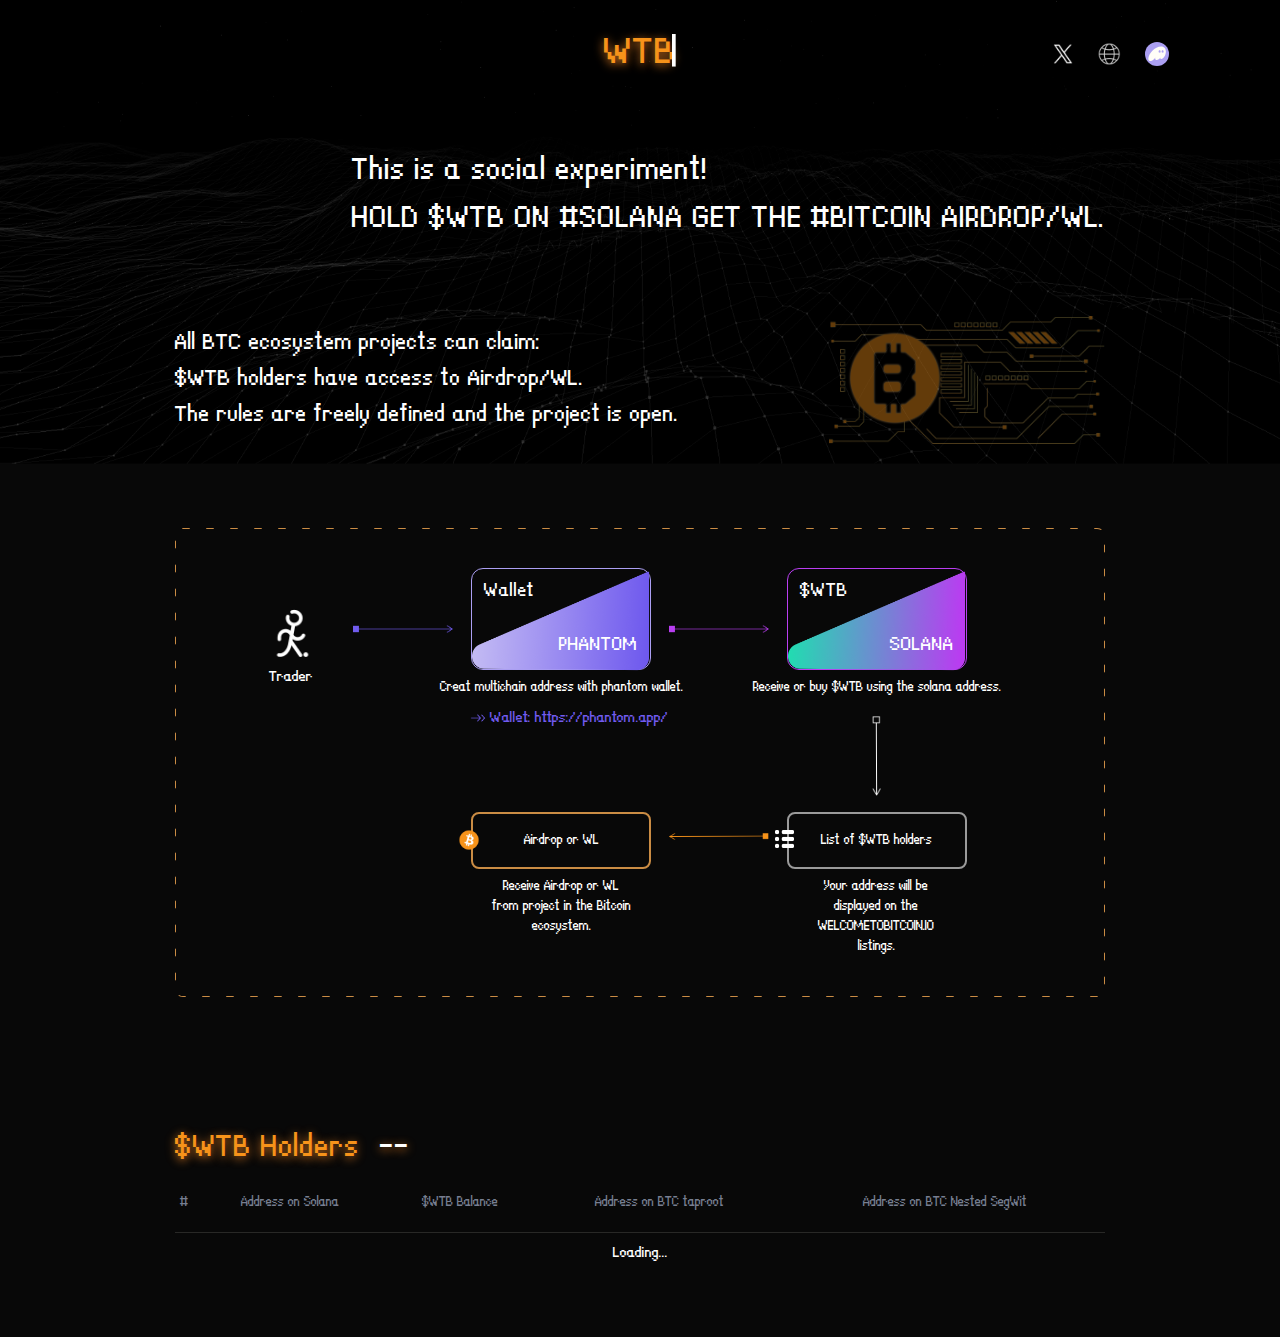
==== index.html @ 71d6ba89 "See https://github.com/viking-runes/wtb-web/commit/f9daa671895acc97dc9f210c9a2a7a02073bc492 from ref" ====
<!DOCTYPE html>
<html lang="en">
  <head>
    <meta charset="UTF-8" />
    <link rel="icon" type="image/svg+xml" href="/assets/img/wtb.png" />
    <meta name="viewport" content="width=device-width, initial-scale=1.0" />
    <title>WTB</title>
    <script type="module" crossorigin src="/assets/index-XUYrlzX9.js"></script>
    <link rel="stylesheet" crossorigin href="/assets/index-Bz5je58V.css">
  </head>
  <body>
    <div id="root"></div>
  </body>
</html>
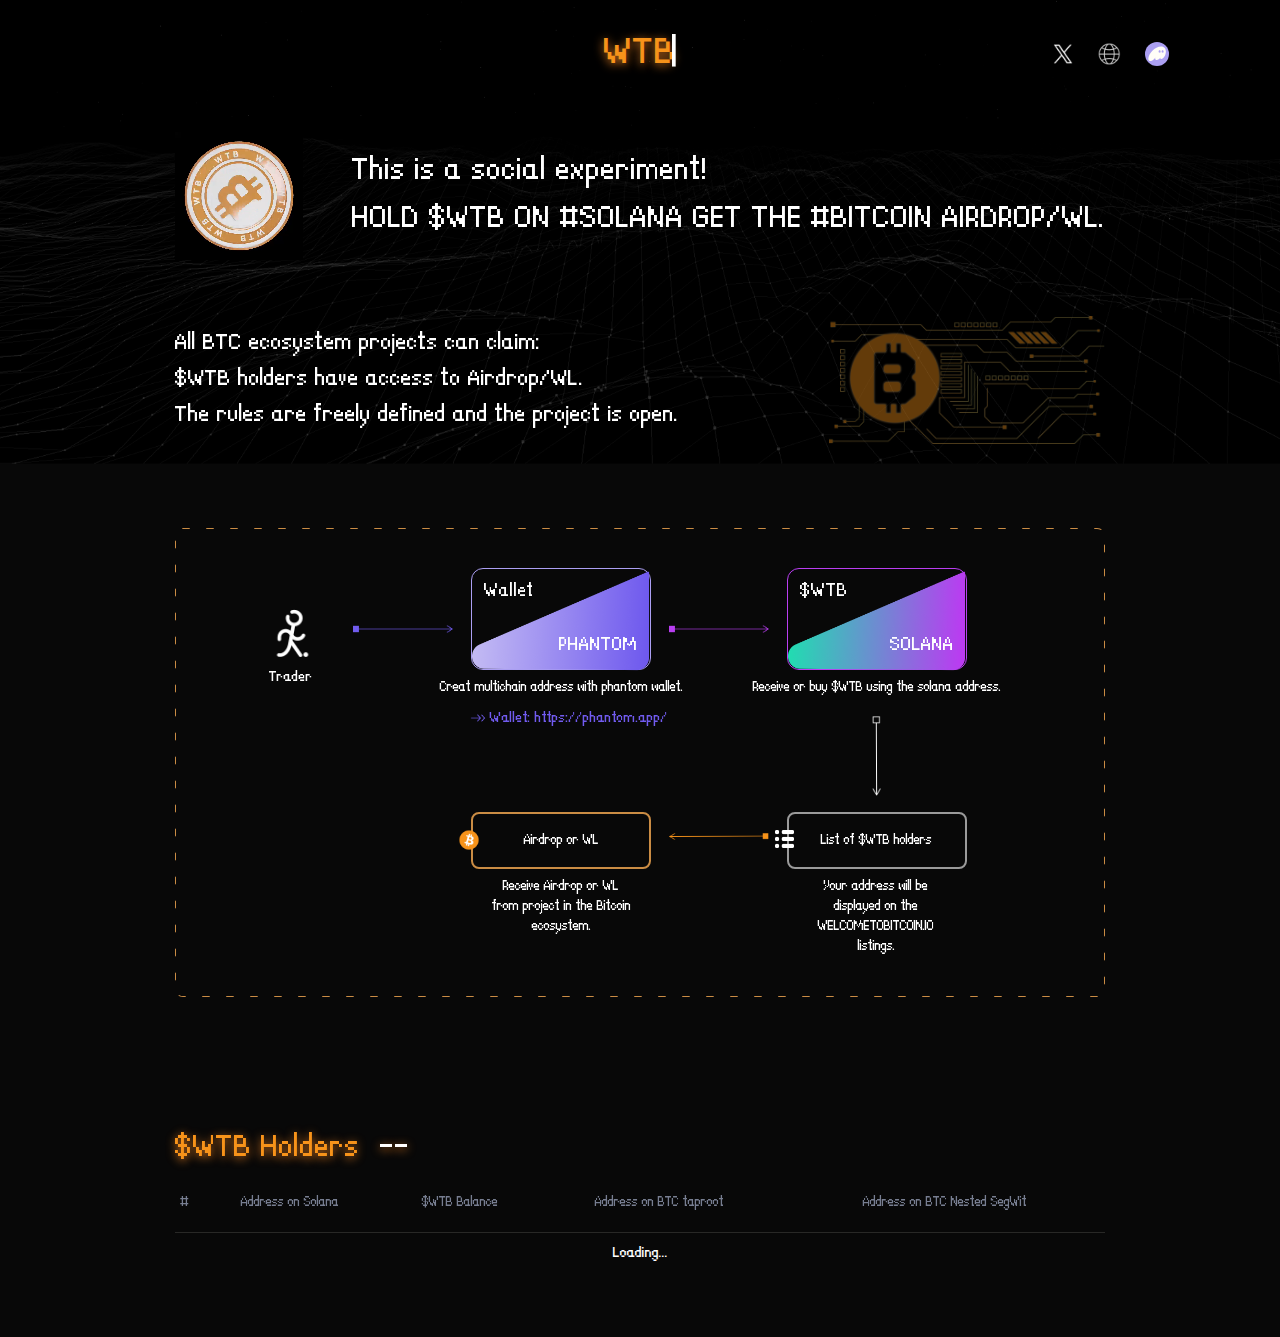
==== commit b6f83c37: "See https://github.com/viking-runes/wtb-web/commit/6bd64759a5bb8bfdb7936ca361a23d4b5a825ef8 from ref" ====
--- a/index.html
+++ b/index.html
@@ -5,7 +5,7 @@
     <link rel="icon" type="image/svg+xml" href="/assets/img/wtb.png" />
     <meta name="viewport" content="width=device-width, initial-scale=1.0" />
     <title>WTB</title>
-    <script type="module" crossorigin src="/assets/index-XUYrlzX9.js"></script>
+    <script type="module" crossorigin src="/assets/index-mmWdEC7h.js"></script>
     <link rel="stylesheet" crossorigin href="/assets/index-Bz5je58V.css">
   </head>
   <body>
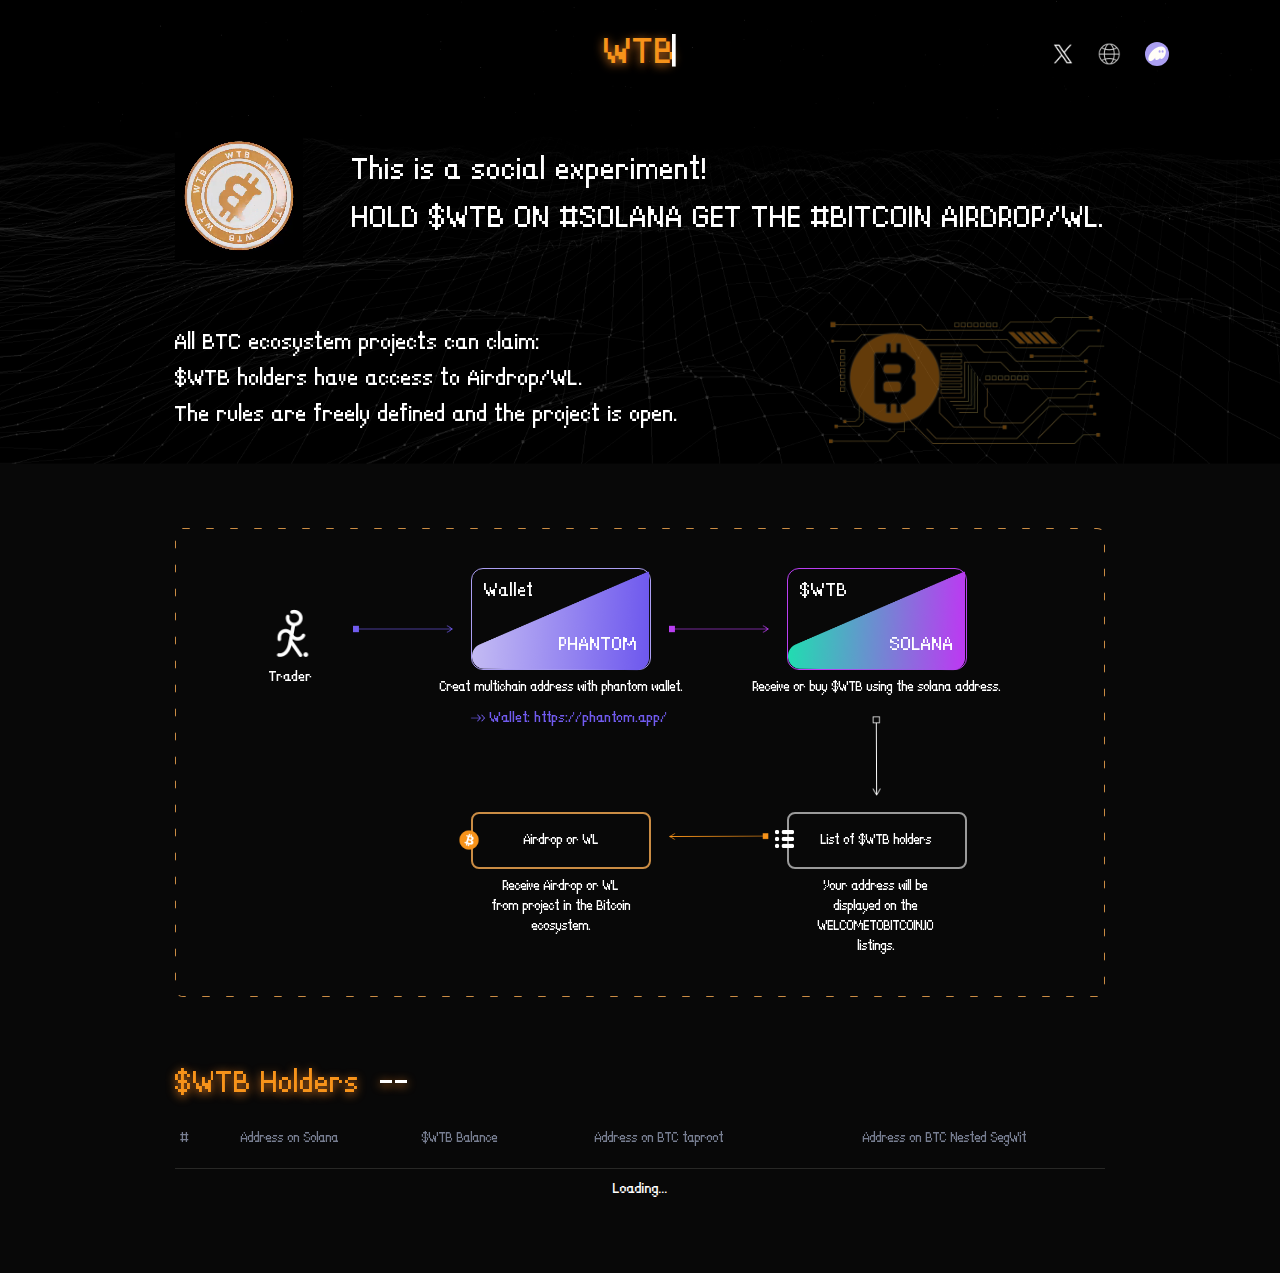
==== commit 3d7945f4: "See https://github.com/viking-runes/wtb-web/commit/c67238b428b223c3f146fbd9746dddccc9e0b7d9 from ref" ====
--- a/index.html
+++ b/index.html
@@ -5,8 +5,8 @@
     <link rel="icon" type="image/svg+xml" href="/assets/img/wtb.png" />
     <meta name="viewport" content="width=device-width, initial-scale=1.0" />
     <title>WTB</title>
-    <script type="module" crossorigin src="/assets/index-mmWdEC7h.js"></script>
-    <link rel="stylesheet" crossorigin href="/assets/index-Bz5je58V.css">
+    <script type="module" crossorigin src="/assets/index-bltrcRfw.js"></script>
+    <link rel="stylesheet" crossorigin href="/assets/index-PKA3EoOk.css">
   </head>
   <body>
     <div id="root"></div>
--- a/assets/index-PKA3EoOk.css
+++ b/assets/index-PKA3EoOk.css
@@ -0,0 +1 @@
+:root,.light,.light-theme{--gray-1: #fcfcfc;--gray-2: #f9f9f9;--gray-3: #f0f0f0;--gray-4: #e8e8e8;--gray-5: #e0e0e0;--gray-6: #d9d9d9;--gray-7: #cecece;--gray-8: #bbbbbb;--gray-9: #8d8d8d;--gray-10: #838383;--gray-11: #646464;--gray-12: #202020;--gray-a1: #00000003;--gray-a2: #00000006;--gray-a3: #0000000f;--gray-a4: #00000017;--gray-a5: #0000001f;--gray-a6: #00000026;--gray-a7: #00000031;--gray-a8: #00000044;--gray-a9: #00000072;--gray-a10: #0000007c;--gray-a11: #0000009b;--gray-a12: #000000df;--mauve-1: #fdfcfd;--mauve-2: #faf9fb;--mauve-3: #f2eff3;--mauve-4: #eae7ec;--mauve-5: #e3dfe6;--mauve-6: #dbd8e0;--mauve-7: #d0cdd7;--mauve-8: #bcbac7;--mauve-9: #8e8c99;--mauve-10: #84828e;--mauve-11: #65636d;--mauve-12: #211f26;--mauve-a1: #55005503;--mauve-a2: #2b005506;--mauve-a3: #30004010;--mauve-a4: #20003618;--mauve-a5: #20003820;--mauve-a6: #14003527;--mauve-a7: #10003332;--mauve-a8: #08003145;--mauve-a9: #05001d73;--mauve-a10: #0500197d;--mauve-a11: #0400119c;--mauve-a12: #020008e0;--slate-1: #fcfcfd;--slate-2: #f9f9fb;--slate-3: #f0f0f3;--slate-4: #e8e8ec;--slate-5: #e0e1e6;--slate-6: #d9d9e0;--slate-7: #cdced6;--slate-8: #b9bbc6;--slate-9: #8b8d98;--slate-10: #80838d;--slate-11: #60646c;--slate-12: #1c2024;--slate-a1: #00005503;--slate-a2: #00005506;--slate-a3: #0000330f;--slate-a4: #00002d17;--slate-a5: #0009321f;--slate-a6: #00002f26;--slate-a7: #00062e32;--slate-a8: #00083046;--slate-a9: #00051d74;--slate-a10: #00071b7f;--slate-a11: #0007149f;--slate-a12: #000509e3;--sage-1: #fbfdfc;--sage-2: #f7f9f8;--sage-3: #eef1f0;--sage-4: #e6e9e8;--sage-5: #dfe2e0;--sage-6: #d7dad9;--sage-7: #cbcfcd;--sage-8: #b8bcba;--sage-9: #868e8b;--sage-10: #7c8481;--sage-11: #5f6563;--sage-12: #1a211e;--sage-a1: #00804004;--sage-a2: #00402008;--sage-a3: #002d1e11;--sage-a4: #001f1519;--sage-a5: #00180820;--sage-a6: #00140d28;--sage-a7: #00140a34;--sage-a8: #000f0847;--sage-a9: #00110b79;--sage-a10: #00100a83;--sage-a11: #000a07a0;--sage-a12: #000805e5;--olive-1: #fcfdfc;--olive-2: #f8faf8;--olive-3: #eff1ef;--olive-4: #e7e9e7;--olive-5: #dfe2df;--olive-6: #d7dad7;--olive-7: #cccfcc;--olive-8: #b9bcb8;--olive-9: #898e87;--olive-10: #7f847d;--olive-11: #60655f;--olive-12: #1d211c;--olive-a1: #00550003;--olive-a2: #00490007;--olive-a3: #00200010;--olive-a4: #00160018;--olive-a5: #00180020;--olive-a6: #00140028;--olive-a7: #000f0033;--olive-a8: #040f0047;--olive-a9: #050f0078;--olive-a10: #040e0082;--olive-a11: #020a00a0;--olive-a12: #010600e3;--sand-1: #fdfdfc;--sand-2: #f9f9f8;--sand-3: #f1f0ef;--sand-4: #e9e8e6;--sand-5: #e2e1de;--sand-6: #dad9d6;--sand-7: #cfceca;--sand-8: #bcbbb5;--sand-9: #8d8d86;--sand-10: #82827c;--sand-11: #63635e;--sand-12: #21201c;--sand-a1: #55550003;--sand-a2: #25250007;--sand-a3: #20100010;--sand-a4: #1f150019;--sand-a5: #1f180021;--sand-a6: #19130029;--sand-a7: #19140035;--sand-a8: #1915014a;--sand-a9: #0f0f0079;--sand-a10: #0c0c0083;--sand-a11: #080800a1;--sand-a12: #060500e3;--amber-1: #fefdfb;--amber-2: #fefbe9;--amber-3: #fff7c2;--amber-4: #ffee9c;--amber-5: #fbe577;--amber-6: #f3d673;--amber-7: #e9c162;--amber-8: #e2a336;--amber-9: #ffc53d;--amber-10: #ffba18;--amber-11: #ab6400;--amber-12: #4f3422;--amber-a1: #c0800004;--amber-a2: #f4d10016;--amber-a3: #ffde003d;--amber-a4: #ffd40063;--amber-a5: #f8cf0088;--amber-a6: #eab5008c;--amber-a7: #dc9b009d;--amber-a8: #da8a00c9;--amber-a9: #ffb300c2;--amber-a10: #ffb300e7;--amber-a11: #ab6400;--amber-a12: #341500dd;--blue-1: #fbfdff;--blue-2: #f4faff;--blue-3: #e6f4fe;--blue-4: #d5efff;--blue-5: #c2e5ff;--blue-6: #acd8fc;--blue-7: #8ec8f6;--blue-8: #5eb1ef;--blue-9: #0090ff;--blue-10: #0588f0;--blue-11: #0d74ce;--blue-12: #113264;--blue-a1: #0080ff04;--blue-a2: #008cff0b;--blue-a3: #008ff519;--blue-a4: #009eff2a;--blue-a5: #0093ff3d;--blue-a6: #0088f653;--blue-a7: #0083eb71;--blue-a8: #0084e6a1;--blue-a9: #0090ff;--blue-a10: #0086f0fa;--blue-a11: #006dcbf2;--blue-a12: #002359ee;--bronze-1: #fdfcfc;--bronze-2: #fdf7f5;--bronze-3: #f6edea;--bronze-4: #efe4df;--bronze-5: #e7d9d3;--bronze-6: #dfcdc5;--bronze-7: #d3bcb3;--bronze-8: #c2a499;--bronze-9: #a18072;--bronze-10: #957468;--bronze-11: #7d5e54;--bronze-12: #43302b;--bronze-a1: #55000003;--bronze-a2: #cc33000a;--bronze-a3: #92250015;--bronze-a4: #80280020;--bronze-a5: #7423002c;--bronze-a6: #7324003a;--bronze-a7: #6c1f004c;--bronze-a8: #671c0066;--bronze-a9: #551a008d;--bronze-a10: #4c150097;--bronze-a11: #3d0f00ab;--bronze-a12: #1d0600d4;--brown-1: #fefdfc;--brown-2: #fcf9f6;--brown-3: #f6eee7;--brown-4: #f0e4d9;--brown-5: #ebdaca;--brown-6: #e4cdb7;--brown-7: #dcbc9f;--brown-8: #cea37e;--brown-9: #ad7f58;--brown-10: #a07553;--brown-11: #815e46;--brown-12: #3e332e;--brown-a1: #aa550003;--brown-a2: #aa550009;--brown-a3: #a04b0018;--brown-a4: #9b4a0026;--brown-a5: #9f4d0035;--brown-a6: #a04e0048;--brown-a7: #a34e0060;--brown-a8: #9f4a0081;--brown-a9: #823c00a7;--brown-a10: #723300ac;--brown-a11: #522100b9;--brown-a12: #140600d1;--crimson-1: #fffcfd;--crimson-2: #fef7f9;--crimson-3: #ffe9f0;--crimson-4: #fedce7;--crimson-5: #facedd;--crimson-6: #f3bed1;--crimson-7: #eaacc3;--crimson-8: #e093b2;--crimson-9: #e93d82;--crimson-10: #df3478;--crimson-11: #cb1d63;--crimson-12: #621639;--crimson-a1: #ff005503;--crimson-a2: #e0004008;--crimson-a3: #ff005216;--crimson-a4: #f8005123;--crimson-a5: #e5004f31;--crimson-a6: #d0004b41;--crimson-a7: #bf004753;--crimson-a8: #b6004a6c;--crimson-a9: #e2005bc2;--crimson-a10: #d70056cb;--crimson-a11: #c4004fe2;--crimson-a12: #530026e9;--cyan-1: #fafdfe;--cyan-2: #f2fafb;--cyan-3: #def7f9;--cyan-4: #caf1f6;--cyan-5: #b5e9f0;--cyan-6: #9ddde7;--cyan-7: #7dcedc;--cyan-8: #3db9cf;--cyan-9: #00a2c7;--cyan-10: #0797b9;--cyan-11: #107d98;--cyan-12: #0d3c48;--cyan-a1: #0099cc05;--cyan-a2: #009db10d;--cyan-a3: #00c2d121;--cyan-a4: #00bcd435;--cyan-a5: #01b4cc4a;--cyan-a6: #00a7c162;--cyan-a7: #009fbb82;--cyan-a8: #00a3c0c2;--cyan-a9: #00a2c7;--cyan-a10: #0094b7f8;--cyan-a11: #007491ef;--cyan-a12: #00323ef2;--gold-1: #fdfdfc;--gold-2: #faf9f2;--gold-3: #f2f0e7;--gold-4: #eae6db;--gold-5: #e1dccf;--gold-6: #d8d0bf;--gold-7: #cbc0aa;--gold-8: #b9a88d;--gold-9: #978365;--gold-10: #8c7a5e;--gold-11: #71624b;--gold-12: #3b352b;--gold-a1: #55550003;--gold-a2: #9d8a000d;--gold-a3: #75600018;--gold-a4: #6b4e0024;--gold-a5: #60460030;--gold-a6: #64440040;--gold-a7: #63420055;--gold-a8: #633d0072;--gold-a9: #5332009a;--gold-a10: #492d00a1;--gold-a11: #362100b4;--gold-a12: #130c00d4;--grass-1: #fbfefb;--grass-2: #f5fbf5;--grass-3: #e9f6e9;--grass-4: #daf1db;--grass-5: #c9e8ca;--grass-6: #b2ddb5;--grass-7: #94ce9a;--grass-8: #65ba74;--grass-9: #46a758;--grass-10: #3e9b4f;--grass-11: #2a7e3b;--grass-12: #203c25;--grass-a1: #00c00004;--grass-a2: #0099000a;--grass-a3: #00970016;--grass-a4: #009f0725;--grass-a5: #00930536;--grass-a6: #008f0a4d;--grass-a7: #018b0f6b;--grass-a8: #008d199a;--grass-a9: #008619b9;--grass-a10: #007b17c1;--grass-a11: #006514d5;--grass-a12: #002006df;--green-1: #fbfefc;--green-2: #f4fbf6;--green-3: #e6f6eb;--green-4: #d6f1df;--green-5: #c4e8d1;--green-6: #adddc0;--green-7: #8eceaa;--green-8: #5bb98b;--green-9: #30a46c;--green-10: #2b9a66;--green-11: #218358;--green-12: #193b2d;--green-a1: #00c04004;--green-a2: #00a32f0b;--green-a3: #00a43319;--green-a4: #00a83829;--green-a5: #019c393b;--green-a6: #00963c52;--green-a7: #00914071;--green-a8: #00924ba4;--green-a9: #008f4acf;--green-a10: #008647d4;--green-a11: #00713fde;--green-a12: #002616e6;--indigo-1: #fdfdfe;--indigo-2: #f7f9ff;--indigo-3: #edf2fe;--indigo-4: #e1e9ff;--indigo-5: #d2deff;--indigo-6: #c1d0ff;--indigo-7: #abbdf9;--indigo-8: #8da4ef;--indigo-9: #3e63dd;--indigo-10: #3358d4;--indigo-11: #3a5bc7;--indigo-12: #1f2d5c;--indigo-a1: #00008002;--indigo-a2: #0040ff08;--indigo-a3: #0047f112;--indigo-a4: #0044ff1e;--indigo-a5: #0044ff2d;--indigo-a6: #003eff3e;--indigo-a7: #0037ed54;--indigo-a8: #0034dc72;--indigo-a9: #0031d2c1;--indigo-a10: #002ec9cc;--indigo-a11: #002bb7c5;--indigo-a12: #001046e0;--iris-1: #fdfdff;--iris-2: #f8f8ff;--iris-3: #f0f1fe;--iris-4: #e6e7ff;--iris-5: #dadcff;--iris-6: #cbcdff;--iris-7: #b8baf8;--iris-8: #9b9ef0;--iris-9: #5b5bd6;--iris-10: #5151cd;--iris-11: #5753c6;--iris-12: #272962;--iris-a1: #0000ff02;--iris-a2: #0000ff07;--iris-a3: #0011ee0f;--iris-a4: #000bff19;--iris-a5: #000eff25;--iris-a6: #000aff34;--iris-a7: #0008e647;--iris-a8: #0008d964;--iris-a9: #0000c0a4;--iris-a10: #0000b6ae;--iris-a11: #0600abac;--iris-a12: #000246d8;--jade-1: #fbfefd;--jade-2: #f4fbf7;--jade-3: #e6f7ed;--jade-4: #d6f1e3;--jade-5: #c3e9d7;--jade-6: #acdec8;--jade-7: #8bceb6;--jade-8: #56ba9f;--jade-9: #29a383;--jade-10: #26997b;--jade-11: #208368;--jade-12: #1d3b31;--jade-a1: #00c08004;--jade-a2: #00a3460b;--jade-a3: #00ae4819;--jade-a4: #00a85129;--jade-a5: #00a2553c;--jade-a6: #009a5753;--jade-a7: #00945f74;--jade-a8: #00976ea9;--jade-a9: #00916bd6;--jade-a10: #008764d9;--jade-a11: #007152df;--jade-a12: #002217e2;--lime-1: #fcfdfa;--lime-2: #f8faf3;--lime-3: #eef6d6;--lime-4: #e2f0bd;--lime-5: #d3e7a6;--lime-6: #c2da91;--lime-7: #abc978;--lime-8: #8db654;--lime-9: #bdee63;--lime-10: #b0e64c;--lime-11: #5c7c2f;--lime-12: #37401c;--lime-a1: #66990005;--lime-a2: #6b95000c;--lime-a3: #96c80029;--lime-a4: #8fc60042;--lime-a5: #81bb0059;--lime-a6: #72aa006e;--lime-a7: #61990087;--lime-a8: #559200ab;--lime-a9: #93e4009c;--lime-a10: #8fdc00b3;--lime-a11: #375f00d0;--lime-a12: #1e2900e3;--mint-1: #f9fefd;--mint-2: #f2fbf9;--mint-3: #ddf9f2;--mint-4: #c8f4e9;--mint-5: #b3ecde;--mint-6: #9ce0d0;--mint-7: #7ecfbd;--mint-8: #4cbba5;--mint-9: #86ead4;--mint-10: #7de0cb;--mint-11: #027864;--mint-12: #16433c;--mint-a1: #00d5aa06;--mint-a2: #00b18a0d;--mint-a3: #00d29e22;--mint-a4: #00cc9937;--mint-a5: #00c0914c;--mint-a6: #00b08663;--mint-a7: #00a17d81;--mint-a8: #009e7fb3;--mint-a9: #00d3a579;--mint-a10: #00c39982;--mint-a11: #007763fd;--mint-a12: #00312ae9;--orange-1: #fefcfb;--orange-2: #fff7ed;--orange-3: #ffefd6;--orange-4: #ffdfb5;--orange-5: #ffd19a;--orange-6: #ffc182;--orange-7: #f5ae73;--orange-8: #ec9455;--orange-9: #f76b15;--orange-10: #ef5f00;--orange-11: #cc4e00;--orange-12: #582d1d;--orange-a1: #c0400004;--orange-a2: #ff8e0012;--orange-a3: #ff9c0029;--orange-a4: #ff91014a;--orange-a5: #ff8b0065;--orange-a6: #ff81007d;--orange-a7: #ed6c008c;--orange-a8: #e35f00aa;--orange-a9: #f65e00ea;--orange-a10: #ef5f00;--orange-a11: #cc4e00;--orange-a12: #431200e2;--pink-1: #fffcfe;--pink-2: #fef7fb;--pink-3: #fee9f5;--pink-4: #fbdcef;--pink-5: #f6cee7;--pink-6: #efbfdd;--pink-7: #e7acd0;--pink-8: #dd93c2;--pink-9: #d6409f;--pink-10: #cf3897;--pink-11: #c2298a;--pink-12: #651249;--pink-a1: #ff00aa03;--pink-a2: #e0008008;--pink-a3: #f4008c16;--pink-a4: #e2008b23;--pink-a5: #d1008331;--pink-a6: #c0007840;--pink-a7: #b6006f53;--pink-a8: #af006f6c;--pink-a9: #c8007fbf;--pink-a10: #c2007ac7;--pink-a11: #b60074d6;--pink-a12: #59003bed;--plum-1: #fefcff;--plum-2: #fdf7fd;--plum-3: #fbebfb;--plum-4: #f7def8;--plum-5: #f2d1f3;--plum-6: #e9c2ec;--plum-7: #deade3;--plum-8: #cf91d8;--plum-9: #ab4aba;--plum-10: #a144af;--plum-11: #953ea3;--plum-12: #53195d;--plum-a1: #aa00ff03;--plum-a2: #c000c008;--plum-a3: #cc00cc14;--plum-a4: #c200c921;--plum-a5: #b700bd2e;--plum-a6: #a400b03d;--plum-a7: #9900a852;--plum-a8: #9000a56e;--plum-a9: #89009eb5;--plum-a10: #7f0092bb;--plum-a11: #730086c1;--plum-a12: #40004be6;--purple-1: #fefcfe;--purple-2: #fbf7fe;--purple-3: #f7edfe;--purple-4: #f2e2fc;--purple-5: #ead5f9;--purple-6: #e0c4f4;--purple-7: #d1afec;--purple-8: #be93e4;--purple-9: #8e4ec6;--purple-10: #8347b9;--purple-11: #8145b5;--purple-12: #402060;--purple-a1: #aa00aa03;--purple-a2: #8000e008;--purple-a3: #8e00f112;--purple-a4: #8d00e51d;--purple-a5: #8000db2a;--purple-a6: #7a01d03b;--purple-a7: #6d00c350;--purple-a8: #6600c06c;--purple-a9: #5c00adb1;--purple-a10: #53009eb8;--purple-a11: #52009aba;--purple-a12: #250049df;--red-1: #fffcfc;--red-2: #fff7f7;--red-3: #feebec;--red-4: #ffdbdc;--red-5: #ffcdce;--red-6: #fdbdbe;--red-7: #f4a9aa;--red-8: #eb8e90;--red-9: #e5484d;--red-10: #dc3e42;--red-11: #ce2c31;--red-12: #641723;--red-a1: #ff000003;--red-a2: #ff000008;--red-a3: #f3000d14;--red-a4: #ff000824;--red-a5: #ff000632;--red-a6: #f8000442;--red-a7: #df000356;--red-a8: #d2000571;--red-a9: #db0007b7;--red-a10: #d10005c1;--red-a11: #c40006d3;--red-a12: #55000de8;--ruby-1: #fffcfd;--ruby-2: #fff7f8;--ruby-3: #feeaed;--ruby-4: #ffdce1;--ruby-5: #ffced6;--ruby-6: #f8bfc8;--ruby-7: #efacb8;--ruby-8: #e592a3;--ruby-9: #e54666;--ruby-10: #dc3b5d;--ruby-11: #ca244d;--ruby-12: #64172b;--ruby-a1: #ff005503;--ruby-a2: #ff002008;--ruby-a3: #f3002515;--ruby-a4: #ff002523;--ruby-a5: #ff002a31;--ruby-a6: #e4002440;--ruby-a7: #ce002553;--ruby-a8: #c300286d;--ruby-a9: #db002cb9;--ruby-a10: #d2002cc4;--ruby-a11: #c10030db;--ruby-a12: #550016e8;--sky-1: #f9feff;--sky-2: #f1fafd;--sky-3: #e1f6fd;--sky-4: #d1f0fa;--sky-5: #bee7f5;--sky-6: #a9daed;--sky-7: #8dcae3;--sky-8: #60b3d7;--sky-9: #7ce2fe;--sky-10: #74daf8;--sky-11: #00749e;--sky-12: #1d3e56;--sky-a1: #00d5ff06;--sky-a2: #00a4db0e;--sky-a3: #00b3ee1e;--sky-a4: #00ace42e;--sky-a5: #00a1d841;--sky-a6: #0092ca56;--sky-a7: #0089c172;--sky-a8: #0085bf9f;--sky-a9: #00c7fe83;--sky-a10: #00bcf38b;--sky-a11: #00749e;--sky-a12: #002540e2;--teal-1: #fafefd;--teal-2: #f3fbf9;--teal-3: #e0f8f3;--teal-4: #ccf3ea;--teal-5: #b8eae0;--teal-6: #a1ded2;--teal-7: #83cdc1;--teal-8: #53b9ab;--teal-9: #12a594;--teal-10: #0d9b8a;--teal-11: #008573;--teal-12: #0d3d38;--teal-a1: #00cc9905;--teal-a2: #00aa800c;--teal-a3: #00c69d1f;--teal-a4: #00c39633;--teal-a5: #00b49047;--teal-a6: #00a6855e;--teal-a7: #0099807c;--teal-a8: #009783ac;--teal-a9: #009e8ced;--teal-a10: #009684f2;--teal-a11: #008573;--teal-a12: #00332df2;--tomato-1: #fffcfc;--tomato-2: #fff8f7;--tomato-3: #feebe7;--tomato-4: #ffdcd3;--tomato-5: #ffcdc2;--tomato-6: #fdbdaf;--tomato-7: #f5a898;--tomato-8: #ec8e7b;--tomato-9: #e54d2e;--tomato-10: #dd4425;--tomato-11: #d13415;--tomato-12: #5c271f;--tomato-a1: #ff000003;--tomato-a2: #ff200008;--tomato-a3: #f52b0018;--tomato-a4: #ff35002c;--tomato-a5: #ff2e003d;--tomato-a6: #f92d0050;--tomato-a7: #e7280067;--tomato-a8: #db250084;--tomato-a9: #df2600d1;--tomato-a10: #d72400da;--tomato-a11: #cd2200ea;--tomato-a12: #460900e0;--violet-1: #fdfcfe;--violet-2: #faf8ff;--violet-3: #f4f0fe;--violet-4: #ebe4ff;--violet-5: #e1d9ff;--violet-6: #d4cafe;--violet-7: #c2b5f5;--violet-8: #aa99ec;--violet-9: #6e56cf;--violet-10: #654dc4;--violet-11: #6550b9;--violet-12: #2f265f;--violet-a1: #5500aa03;--violet-a2: #4900ff07;--violet-a3: #4400ee0f;--violet-a4: #4300ff1b;--violet-a5: #3600ff26;--violet-a6: #3100fb35;--violet-a7: #2d01dd4a;--violet-a8: #2b00d066;--violet-a9: #2400b7a9;--violet-a10: #2300abb2;--violet-a11: #1f0099af;--violet-a12: #0b0043d9;--yellow-1: #fdfdf9;--yellow-2: #fefce9;--yellow-3: #fffab8;--yellow-4: #fff394;--yellow-5: #ffe770;--yellow-6: #f3d768;--yellow-7: #e4c767;--yellow-8: #d5ae39;--yellow-9: #ffe629;--yellow-10: #ffdc00;--yellow-11: #9e6c00;--yellow-12: #473b1f;--yellow-a1: #aaaa0006;--yellow-a2: #f4dd0016;--yellow-a3: #ffee0047;--yellow-a4: #ffe3016b;--yellow-a5: #ffd5008f;--yellow-a6: #ebbc0097;--yellow-a7: #d2a10098;--yellow-a8: #c99700c6;--yellow-a9: #ffe100d6;--yellow-a10: #ffdc00;--yellow-a11: #9e6c00;--yellow-a12: #2e2000e0;--gray-surface: #ffffffcc;--gray-indicator: var(--gray-9);--gray-track: var(--gray-9);--mauve-surface: #ffffffcc;--mauve-indicator: var(--mauve-9);--mauve-track: var(--mauve-9);--slate-surface: #ffffffcc;--slate-indicator: var(--slate-9);--slate-track: var(--slate-9);--sage-surface: #ffffffcc;--sage-indicator: var(--sage-9);--sage-track: var(--sage-9);--olive-surface: #ffffffcc;--olive-indicator: var(--olive-9);--olive-track: var(--olive-9);--sand-surface: #ffffffcc;--sand-indicator: var(--sand-9);--sand-track: var(--sand-9);--amber-surface: #fefae4cc;--amber-indicator: var(--amber-9);--amber-track: var(--amber-9);--blue-surface: #f1f9ffcc;--blue-indicator: var(--blue-9);--blue-track: var(--blue-9);--bronze-surface: #fdf5f3cc;--bronze-indicator: var(--bronze-9);--bronze-track: var(--bronze-9);--brown-surface: #fbf8f4cc;--brown-indicator: var(--brown-9);--brown-track: var(--brown-9);--crimson-surface: #fef5f8cc;--crimson-indicator: var(--crimson-9);--crimson-track: var(--crimson-9);--cyan-surface: #eff9facc;--cyan-indicator: var(--cyan-9);--cyan-track: var(--cyan-9);--gold-surface: #f9f8efcc;--gold-indicator: var(--gold-9);--gold-track: var(--gold-9);--grass-surface: #f3faf3cc;--grass-indicator: var(--grass-9);--grass-track: var(--grass-9);--green-surface: #f1faf4cc;--green-indicator: var(--green-9);--green-track: var(--green-9);--indigo-surface: #f5f8ffcc;--indigo-indicator: var(--indigo-9);--indigo-track: var(--indigo-9);--iris-surface: #f6f6ffcc;--iris-indicator: var(--iris-9);--iris-track: var(--iris-9);--jade-surface: #f1faf5cc;--jade-indicator: var(--jade-9);--jade-track: var(--jade-9);--lime-surface: #f6f9f0cc;--lime-indicator: var(--lime-9);--lime-track: var(--lime-9);--mint-surface: #effaf8cc;--mint-indicator: var(--mint-9);--mint-track: var(--mint-9);--orange-surface: #fff5e9cc;--orange-indicator: var(--orange-9);--orange-track: var(--orange-9);--pink-surface: #fef5facc;--pink-indicator: var(--pink-9);--pink-track: var(--pink-9);--plum-surface: #fdf5fdcc;--plum-indicator: var(--plum-9);--plum-track: var(--plum-9);--purple-surface: #faf5fecc;--purple-indicator: var(--purple-9);--purple-track: var(--purple-9);--red-surface: #fff5f5cc;--red-indicator: var(--red-9);--red-track: var(--red-9);--ruby-surface: #fff5f6cc;--ruby-indicator: var(--ruby-9);--ruby-track: var(--ruby-9);--sky-surface: #eef9fdcc;--sky-indicator: var(--sky-9);--sky-track: var(--sky-9);--teal-surface: #f0faf8cc;--teal-indicator: var(--teal-9);--teal-track: var(--teal-9);--tomato-surface: #fff6f5cc;--tomato-indicator: var(--tomato-9);--tomato-track: var(--tomato-9);--violet-surface: #f9f6ffcc;--violet-indicator: var(--violet-9);--violet-track: var(--violet-9);--yellow-surface: #fefbe4cc;--yellow-indicator: var(--yellow-10);--yellow-track: var(--yellow-10)}@supports (color: color(display-p3 1 1 1)){@media (color-gamut: p3){:root,.light,.light-theme{--gray-1: color(display-p3 .988 .988 .988);--gray-2: color(display-p3 .975 .975 .975);--gray-3: color(display-p3 .939 .939 .939);--gray-4: color(display-p3 .908 .908 .908);--gray-5: color(display-p3 .88 .88 .88);--gray-6: color(display-p3 .849 .849 .849);--gray-7: color(display-p3 .807 .807 .807);--gray-8: color(display-p3 .732 .732 .732);--gray-9: color(display-p3 .553 .553 .553);--gray-10: color(display-p3 .512 .512 .512);--gray-11: color(display-p3 .392 .392 .392);--gray-12: color(display-p3 .125 .125 .125);--gray-a1: color(display-p3 0 0 0 / .012);--gray-a2: color(display-p3 0 0 0 / .024);--gray-a3: color(display-p3 0 0 0 / .063);--gray-a4: color(display-p3 0 0 0 / .09);--gray-a5: color(display-p3 0 0 0 / .122);--gray-a6: color(display-p3 0 0 0 / .153);--gray-a7: color(display-p3 0 0 0 / .192);--gray-a8: color(display-p3 0 0 0 / .267);--gray-a9: color(display-p3 0 0 0 / .447);--gray-a10: color(display-p3 0 0 0 / .486);--gray-a11: color(display-p3 0 0 0 / .608);--gray-a12: color(display-p3 0 0 0 / .875);--mauve-1: color(display-p3 .991 .988 .992);--mauve-2: color(display-p3 .98 .976 .984);--mauve-3: color(display-p3 .946 .938 .952);--mauve-4: color(display-p3 .915 .906 .925);--mauve-5: color(display-p3 .886 .876 .901);--mauve-6: color(display-p3 .856 .846 .875);--mauve-7: color(display-p3 .814 .804 .84);--mauve-8: color(display-p3 .735 .728 .777);--mauve-9: color(display-p3 .555 .549 .596);--mauve-10: color(display-p3 .514 .508 .552);--mauve-11: color(display-p3 .395 .388 .424);--mauve-12: color(display-p3 .128 .122 .147);--mauve-a1: color(display-p3 .349 .024 .349 / .012);--mauve-a2: color(display-p3 .184 .024 .349 / .024);--mauve-a3: color(display-p3 .129 .008 .255 / .063);--mauve-a4: color(display-p3 .094 .012 .216 / .095);--mauve-a5: color(display-p3 .098 .008 .224 / .126);--mauve-a6: color(display-p3 .055 .004 .18 / .153);--mauve-a7: color(display-p3 .067 .008 .184 / .197);--mauve-a8: color(display-p3 .02 .004 .176 / .271);--mauve-a9: color(display-p3 .02 .004 .106 / .451);--mauve-a10: color(display-p3 .012 .004 .09 / .491);--mauve-a11: color(display-p3 .016 0 .059 / .612);--mauve-a12: color(display-p3 .008 0 .027 / .879);--slate-1: color(display-p3 .988 .988 .992);--slate-2: color(display-p3 .976 .976 .984);--slate-3: color(display-p3 .94 .941 .953);--slate-4: color(display-p3 .908 .909 .925);--slate-5: color(display-p3 .88 .881 .901);--slate-6: color(display-p3 .85 .852 .876);--slate-7: color(display-p3 .805 .808 .838);--slate-8: color(display-p3 .727 .733 .773);--slate-9: color(display-p3 .547 .553 .592);--slate-10: color(display-p3 .503 .512 .549);--slate-11: color(display-p3 .379 .392 .421);--slate-12: color(display-p3 .113 .125 .14);--slate-a1: color(display-p3 .024 .024 .349 / .012);--slate-a2: color(display-p3 .024 .024 .349 / .024);--slate-a3: color(display-p3 .004 .004 .204 / .059);--slate-a4: color(display-p3 .012 .012 .184 / .091);--slate-a5: color(display-p3 .004 .039 .2 / .122);--slate-a6: color(display-p3 .008 .008 .165 / .15);--slate-a7: color(display-p3 .008 .027 .184 / .197);--slate-a8: color(display-p3 .004 .031 .176 / .275);--slate-a9: color(display-p3 .004 .02 .106 / .455);--slate-a10: color(display-p3 .004 .027 .098 / .499);--slate-a11: color(display-p3 0 .02 .063 / .62);--slate-a12: color(display-p3 0 .012 .031 / .887);--sage-1: color(display-p3 .986 .992 .988);--sage-2: color(display-p3 .97 .977 .974);--sage-3: color(display-p3 .935 .944 .94);--sage-4: color(display-p3 .904 .913 .909);--sage-5: color(display-p3 .875 .885 .88);--sage-6: color(display-p3 .844 .854 .849);--sage-7: color(display-p3 .8 .811 .806);--sage-8: color(display-p3 .725 .738 .732);--sage-9: color(display-p3 .531 .556 .546);--sage-10: color(display-p3 .492 .515 .506);--sage-11: color(display-p3 .377 .395 .389);--sage-12: color(display-p3 .107 .129 .118);--sage-a1: color(display-p3 .024 .514 .267 / .016);--sage-a2: color(display-p3 .02 .267 .145 / .032);--sage-a3: color(display-p3 .008 .184 .125 / .067);--sage-a4: color(display-p3 .012 .094 .051 / .095);--sage-a5: color(display-p3 .008 .098 .035 / .126);--sage-a6: color(display-p3 .004 .078 .027 / .157);--sage-a7: color(display-p3 0 .059 .039 / .2);--sage-a8: color(display-p3 .004 .047 .031 / .275);--sage-a9: color(display-p3 .004 .059 .035 / .471);--sage-a10: color(display-p3 0 .047 .031 / .51);--sage-a11: color(display-p3 0 .031 .02 / .624);--sage-a12: color(display-p3 0 .027 .012 / .895);--olive-1: color(display-p3 .989 .992 .989);--olive-2: color(display-p3 .974 .98 .973);--olive-3: color(display-p3 .939 .945 .937);--olive-4: color(display-p3 .907 .914 .905);--olive-5: color(display-p3 .878 .885 .875);--olive-6: color(display-p3 .846 .855 .843);--olive-7: color(display-p3 .803 .812 .8);--olive-8: color(display-p3 .727 .738 .723);--olive-9: color(display-p3 .541 .556 .532);--olive-10: color(display-p3 .5 .515 .491);--olive-11: color(display-p3 .38 .395 .374);--olive-12: color(display-p3 .117 .129 .111);--olive-a1: color(display-p3 .024 .349 .024 / .012);--olive-a2: color(display-p3 .024 .302 .024 / .028);--olive-a3: color(display-p3 .008 .129 .008 / .063);--olive-a4: color(display-p3 .012 .094 .012 / .095);--olive-a5: color(display-p3 .035 .098 .008 / .126);--olive-a6: color(display-p3 .027 .078 .004 / .157);--olive-a7: color(display-p3 .02 .059 0 / .2);--olive-a8: color(display-p3 .02 .059 .004 / .279);--olive-a9: color(display-p3 .02 .051 .004 / .467);--olive-a10: color(display-p3 .024 .047 0 / .51);--olive-a11: color(display-p3 .012 .039 0 / .628);--olive-a12: color(display-p3 .008 .024 0 / .891);--sand-1: color(display-p3 .992 .992 .989);--sand-2: color(display-p3 .977 .977 .973);--sand-3: color(display-p3 .943 .942 .936);--sand-4: color(display-p3 .913 .912 .903);--sand-5: color(display-p3 .885 .883 .873);--sand-6: color(display-p3 .854 .852 .839);--sand-7: color(display-p3 .813 .81 .794);--sand-8: color(display-p3 .738 .734 .713);--sand-9: color(display-p3 .553 .553 .528);--sand-10: color(display-p3 .511 .511 .488);--sand-11: color(display-p3 .388 .388 .37);--sand-12: color(display-p3 .129 .126 .111);--sand-a1: color(display-p3 .349 .349 .024 / .012);--sand-a2: color(display-p3 .161 .161 .024 / .028);--sand-a3: color(display-p3 .067 .067 .008 / .063);--sand-a4: color(display-p3 .129 .129 .012 / .099);--sand-a5: color(display-p3 .098 .067 .008 / .126);--sand-a6: color(display-p3 .102 .075 .004 / .161);--sand-a7: color(display-p3 .098 .098 .004 / .208);--sand-a8: color(display-p3 .086 .075 .004 / .287);--sand-a9: color(display-p3 .051 .051 .004 / .471);--sand-a10: color(display-p3 .047 .047 0 / .514);--sand-a11: color(display-p3 .031 .031 0 / .632);--sand-a12: color(display-p3 .024 .02 0 / .891);--amber-1: color(display-p3 .995 .992 .985);--amber-2: color(display-p3 .994 .986 .921);--amber-3: color(display-p3 .994 .969 .782);--amber-4: color(display-p3 .989 .937 .65);--amber-5: color(display-p3 .97 .902 .527);--amber-6: color(display-p3 .936 .844 .506);--amber-7: color(display-p3 .89 .762 .443);--amber-8: color(display-p3 .85 .65 .3);--amber-9: color(display-p3 1 .77 .26);--amber-10: color(display-p3 .959 .741 .274);--amber-11: color(display-p3 .64 .4 0);--amber-12: color(display-p3 .294 .208 .145);--amber-a1: color(display-p3 .757 .514 .024 / .016);--amber-a2: color(display-p3 .902 .804 .008 / .079);--amber-a3: color(display-p3 .965 .859 .004 / .22);--amber-a4: color(display-p3 .969 .82 .004 / .35);--amber-a5: color(display-p3 .933 .796 .004 / .475);--amber-a6: color(display-p3 .875 .682 .004 / .495);--amber-a7: color(display-p3 .804 .573 0 / .557);--amber-a8: color(display-p3 .788 .502 0 / .699);--amber-a9: color(display-p3 1 .686 0 / .742);--amber-a10: color(display-p3 .945 .643 0 / .726);--amber-a11: color(display-p3 .64 .4 0);--amber-a12: color(display-p3 .294 .208 .145);--blue-1: color(display-p3 .986 .992 .999);--blue-2: color(display-p3 .96 .979 .998);--blue-3: color(display-p3 .912 .956 .991);--blue-4: color(display-p3 .853 .932 1);--blue-5: color(display-p3 .788 .894 .998);--blue-6: color(display-p3 .709 .843 .976);--blue-7: color(display-p3 .606 .777 .947);--blue-8: color(display-p3 .451 .688 .917);--blue-9: color(display-p3 .247 .556 .969);--blue-10: color(display-p3 .234 .523 .912);--blue-11: color(display-p3 .15 .44 .84);--blue-12: color(display-p3 .102 .193 .379);--blue-a1: color(display-p3 .024 .514 1 / .016);--blue-a2: color(display-p3 .024 .514 .906 / .04);--blue-a3: color(display-p3 .012 .506 .914 / .087);--blue-a4: color(display-p3 .008 .545 1 / .146);--blue-a5: color(display-p3 .004 .502 .984 / .212);--blue-a6: color(display-p3 .004 .463 .922 / .291);--blue-a7: color(display-p3 .004 .431 .863 / .393);--blue-a8: color(display-p3 0 .427 .851 / .55);--blue-a9: color(display-p3 0 .412 .961 / .753);--blue-a10: color(display-p3 0 .376 .886 / .765);--blue-a11: color(display-p3 .15 .44 .84);--blue-a12: color(display-p3 .102 .193 .379);--bronze-1: color(display-p3 .991 .988 .988);--bronze-2: color(display-p3 .989 .97 .961);--bronze-3: color(display-p3 .958 .932 .919);--bronze-4: color(display-p3 .929 .894 .877);--bronze-5: color(display-p3 .898 .853 .832);--bronze-6: color(display-p3 .861 .805 .778);--bronze-7: color(display-p3 .812 .739 .706);--bronze-8: color(display-p3 .741 .647 .606);--bronze-9: color(display-p3 .611 .507 .455);--bronze-10: color(display-p3 .563 .461 .414);--bronze-11: color(display-p3 .471 .373 .336);--bronze-12: color(display-p3 .251 .191 .172);--bronze-a1: color(display-p3 .349 .024 .024 / .012);--bronze-a2: color(display-p3 .71 .22 .024 / .04);--bronze-a3: color(display-p3 .482 .2 .008 / .083);--bronze-a4: color(display-p3 .424 .133 .004 / .122);--bronze-a5: color(display-p3 .4 .145 .004 / .169);--bronze-a6: color(display-p3 .388 .125 .004 / .224);--bronze-a7: color(display-p3 .365 .11 .004 / .295);--bronze-a8: color(display-p3 .341 .102 .004 / .393);--bronze-a9: color(display-p3 .29 .094 0 / .546);--bronze-a10: color(display-p3 .255 .082 0 / .585);--bronze-a11: color(display-p3 .471 .373 .336);--bronze-a12: color(display-p3 .251 .191 .172);--brown-1: color(display-p3 .995 .992 .989);--brown-2: color(display-p3 .987 .976 .964);--brown-3: color(display-p3 .959 .936 .909);--brown-4: color(display-p3 .934 .897 .855);--brown-5: color(display-p3 .909 .856 .798);--brown-6: color(display-p3 .88 .808 .73);--brown-7: color(display-p3 .841 .742 .639);--brown-8: color(display-p3 .782 .647 .514);--brown-9: color(display-p3 .651 .505 .368);--brown-10: color(display-p3 .601 .465 .344);--brown-11: color(display-p3 .485 .374 .288);--brown-12: color(display-p3 .236 .202 .183);--brown-a1: color(display-p3 .675 .349 .024 / .012);--brown-a2: color(display-p3 .675 .349 .024 / .036);--brown-a3: color(display-p3 .573 .314 .012 / .091);--brown-a4: color(display-p3 .545 .302 .008 / .146);--brown-a5: color(display-p3 .561 .29 .004 / .204);--brown-a6: color(display-p3 .553 .294 .004 / .271);--brown-a7: color(display-p3 .557 .286 .004 / .361);--brown-a8: color(display-p3 .549 .275 .004 / .487);--brown-a9: color(display-p3 .447 .22 0 / .632);--brown-a10: color(display-p3 .388 .188 0 / .655);--brown-a11: color(display-p3 .485 .374 .288);--brown-a12: color(display-p3 .236 .202 .183);--crimson-1: color(display-p3 .998 .989 .992);--crimson-2: color(display-p3 .991 .969 .976);--crimson-3: color(display-p3 .987 .917 .941);--crimson-4: color(display-p3 .975 .866 .904);--crimson-5: color(display-p3 .953 .813 .864);--crimson-6: color(display-p3 .921 .755 .817);--crimson-7: color(display-p3 .88 .683 .761);--crimson-8: color(display-p3 .834 .592 .694);--crimson-9: color(display-p3 .843 .298 .507);--crimson-10: color(display-p3 .807 .266 .468);--crimson-11: color(display-p3 .731 .195 .388);--crimson-12: color(display-p3 .352 .111 .221);--crimson-a1: color(display-p3 .675 .024 .349 / .012);--crimson-a2: color(display-p3 .757 .02 .267 / .032);--crimson-a3: color(display-p3 .859 .008 .294 / .083);--crimson-a4: color(display-p3 .827 .008 .298 / .134);--crimson-a5: color(display-p3 .753 .008 .275 / .189);--crimson-a6: color(display-p3 .682 .004 .247 / .244);--crimson-a7: color(display-p3 .62 .004 .251 / .318);--crimson-a8: color(display-p3 .6 .004 .251 / .408);--crimson-a9: color(display-p3 .776 0 .298 / .702);--crimson-a10: color(display-p3 .737 0 .275 / .734);--crimson-a11: color(display-p3 .731 .195 .388);--crimson-a12: color(display-p3 .352 .111 .221);--cyan-1: color(display-p3 .982 .992 .996);--cyan-2: color(display-p3 .955 .981 .984);--cyan-3: color(display-p3 .888 .965 .975);--cyan-4: color(display-p3 .821 .941 .959);--cyan-5: color(display-p3 .751 .907 .935);--cyan-6: color(display-p3 .671 .862 .9);--cyan-7: color(display-p3 .564 .8 .854);--cyan-8: color(display-p3 .388 .715 .798);--cyan-9: color(display-p3 .282 .627 .765);--cyan-10: color(display-p3 .264 .583 .71);--cyan-11: color(display-p3 .08 .48 .63);--cyan-12: color(display-p3 .108 .232 .277);--cyan-a1: color(display-p3 .02 .608 .804 / .02);--cyan-a2: color(display-p3 .02 .557 .647 / .044);--cyan-a3: color(display-p3 .004 .694 .796 / .114);--cyan-a4: color(display-p3 .004 .678 .784 / .181);--cyan-a5: color(display-p3 .004 .624 .733 / .248);--cyan-a6: color(display-p3 .004 .584 .706 / .33);--cyan-a7: color(display-p3 .004 .541 .667 / .436);--cyan-a8: color(display-p3 0 .533 .667 / .612);--cyan-a9: color(display-p3 0 .482 .675 / .718);--cyan-a10: color(display-p3 0 .435 .608 / .738);--cyan-a11: color(display-p3 .08 .48 .63);--cyan-a12: color(display-p3 .108 .232 .277);--gold-1: color(display-p3 .992 .992 .989);--gold-2: color(display-p3 .98 .976 .953);--gold-3: color(display-p3 .947 .94 .909);--gold-4: color(display-p3 .914 .904 .865);--gold-5: color(display-p3 .88 .865 .816);--gold-6: color(display-p3 .84 .818 .756);--gold-7: color(display-p3 .788 .753 .677);--gold-8: color(display-p3 .715 .66 .565);--gold-9: color(display-p3 .579 .517 .41);--gold-10: color(display-p3 .538 .479 .38);--gold-11: color(display-p3 .433 .386 .305);--gold-12: color(display-p3 .227 .209 .173);--gold-a1: color(display-p3 .349 .349 .024 / .012);--gold-a2: color(display-p3 .592 .514 .024 / .048);--gold-a3: color(display-p3 .4 .357 .012 / .091);--gold-a4: color(display-p3 .357 .298 .008 / .134);--gold-a5: color(display-p3 .345 .282 .004 / .185);--gold-a6: color(display-p3 .341 .263 .004 / .244);--gold-a7: color(display-p3 .345 .235 .004 / .322);--gold-a8: color(display-p3 .345 .22 .004 / .436);--gold-a9: color(display-p3 .286 .18 0 / .589);--gold-a10: color(display-p3 .255 .161 0 / .62);--gold-a11: color(display-p3 .433 .386 .305);--gold-a12: color(display-p3 .227 .209 .173);--grass-1: color(display-p3 .986 .996 .985);--grass-2: color(display-p3 .966 .983 .964);--grass-3: color(display-p3 .923 .965 .917);--grass-4: color(display-p3 .872 .94 .865);--grass-5: color(display-p3 .811 .908 .802);--grass-6: color(display-p3 .733 .864 .724);--grass-7: color(display-p3 .628 .803 .622);--grass-8: color(display-p3 .477 .72 .482);--grass-9: color(display-p3 .38 .647 .378);--grass-10: color(display-p3 .344 .598 .342);--grass-11: color(display-p3 .263 .488 .261);--grass-12: color(display-p3 .151 .233 .153);--grass-a1: color(display-p3 .024 .757 .024 / .016);--grass-a2: color(display-p3 .024 .565 .024 / .036);--grass-a3: color(display-p3 .059 .576 .008 / .083);--grass-a4: color(display-p3 .035 .565 .008 / .134);--grass-a5: color(display-p3 .047 .545 .008 / .197);--grass-a6: color(display-p3 .031 .502 .004 / .275);--grass-a7: color(display-p3 .012 .482 .004 / .377);--grass-a8: color(display-p3 0 .467 .008 / .522);--grass-a9: color(display-p3 .008 .435 0 / .624);--grass-a10: color(display-p3 .008 .388 0 / .659);--grass-a11: color(display-p3 .263 .488 .261);--grass-a12: color(display-p3 .151 .233 .153);--green-1: color(display-p3 .986 .996 .989);--green-2: color(display-p3 .963 .983 .967);--green-3: color(display-p3 .913 .964 .925);--green-4: color(display-p3 .859 .94 .879);--green-5: color(display-p3 .796 .907 .826);--green-6: color(display-p3 .718 .863 .761);--green-7: color(display-p3 .61 .801 .675);--green-8: color(display-p3 .451 .715 .559);--green-9: color(display-p3 .332 .634 .442);--green-10: color(display-p3 .308 .595 .417);--green-11: color(display-p3 .19 .5 .32);--green-12: color(display-p3 .132 .228 .18);--green-a1: color(display-p3 .024 .757 .267 / .016);--green-a2: color(display-p3 .024 .565 .129 / .036);--green-a3: color(display-p3 .012 .596 .145 / .087);--green-a4: color(display-p3 .008 .588 .145 / .142);--green-a5: color(display-p3 .004 .541 .157 / .204);--green-a6: color(display-p3 .004 .518 .157 / .283);--green-a7: color(display-p3 .004 .486 .165 / .389);--green-a8: color(display-p3 0 .478 .2 / .55);--green-a9: color(display-p3 0 .455 .165 / .667);--green-a10: color(display-p3 0 .416 .153 / .691);--green-a11: color(display-p3 .19 .5 .32);--green-a12: color(display-p3 .132 .228 .18);--indigo-1: color(display-p3 .992 .992 .996);--indigo-2: color(display-p3 .971 .977 .998);--indigo-3: color(display-p3 .933 .948 .992);--indigo-4: color(display-p3 .885 .914 1);--indigo-5: color(display-p3 .831 .87 1);--indigo-6: color(display-p3 .767 .814 .995);--indigo-7: color(display-p3 .685 .74 .957);--indigo-8: color(display-p3 .569 .639 .916);--indigo-9: color(display-p3 .276 .384 .837);--indigo-10: color(display-p3 .234 .343 .801);--indigo-11: color(display-p3 .256 .354 .755);--indigo-12: color(display-p3 .133 .175 .348);--indigo-a1: color(display-p3 .02 .02 .51 / .008);--indigo-a2: color(display-p3 .024 .161 .863 / .028);--indigo-a3: color(display-p3 .008 .239 .886 / .067);--indigo-a4: color(display-p3 .004 .247 1 / .114);--indigo-a5: color(display-p3 .004 .235 1 / .169);--indigo-a6: color(display-p3 .004 .208 .984 / .232);--indigo-a7: color(display-p3 .004 .176 .863 / .314);--indigo-a8: color(display-p3 .004 .165 .812 / .432);--indigo-a9: color(display-p3 0 .153 .773 / .726);--indigo-a10: color(display-p3 0 .137 .737 / .765);--indigo-a11: color(display-p3 .256 .354 .755);--indigo-a12: color(display-p3 .133 .175 .348);--iris-1: color(display-p3 .992 .992 .999);--iris-2: color(display-p3 .972 .973 .998);--iris-3: color(display-p3 .943 .945 .992);--iris-4: color(display-p3 .902 .906 1);--iris-5: color(display-p3 .857 .861 1);--iris-6: color(display-p3 .799 .805 .987);--iris-7: color(display-p3 .721 .727 .955);--iris-8: color(display-p3 .61 .619 .918);--iris-9: color(display-p3 .357 .357 .81);--iris-10: color(display-p3 .318 .318 .774);--iris-11: color(display-p3 .337 .326 .748);--iris-12: color(display-p3 .154 .161 .371);--iris-a1: color(display-p3 .02 .02 1 / .008);--iris-a2: color(display-p3 .024 .024 .863 / .028);--iris-a3: color(display-p3 .004 .071 .871 / .059);--iris-a4: color(display-p3 .012 .051 1 / .099);--iris-a5: color(display-p3 .008 .035 1 / .142);--iris-a6: color(display-p3 0 .02 .941 / .2);--iris-a7: color(display-p3 .004 .02 .847 / .279);--iris-a8: color(display-p3 .004 .024 .788 / .389);--iris-a9: color(display-p3 0 0 .706 / .644);--iris-a10: color(display-p3 0 0 .667 / .683);--iris-a11: color(display-p3 .337 .326 .748);--iris-a12: color(display-p3 .154 .161 .371);--jade-1: color(display-p3 .986 .996 .992);--jade-2: color(display-p3 .962 .983 .969);--jade-3: color(display-p3 .912 .965 .932);--jade-4: color(display-p3 .858 .941 .893);--jade-5: color(display-p3 .795 .909 .847);--jade-6: color(display-p3 .715 .864 .791);--jade-7: color(display-p3 .603 .802 .718);--jade-8: color(display-p3 .44 .72 .629);--jade-9: color(display-p3 .319 .63 .521);--jade-10: color(display-p3 .299 .592 .488);--jade-11: color(display-p3 .15 .5 .37);--jade-12: color(display-p3 .142 .229 .194);--jade-a1: color(display-p3 .024 .757 .514 / .016);--jade-a2: color(display-p3 .024 .612 .22 / .04);--jade-a3: color(display-p3 .012 .596 .235 / .087);--jade-a4: color(display-p3 .008 .588 .255 / .142);--jade-a5: color(display-p3 .004 .561 .251 / .204);--jade-a6: color(display-p3 .004 .525 .278 / .287);--jade-a7: color(display-p3 .004 .506 .29 / .397);--jade-a8: color(display-p3 0 .506 .337 / .561);--jade-a9: color(display-p3 0 .459 .298 / .683);--jade-a10: color(display-p3 0 .42 .271 / .702);--jade-a11: color(display-p3 .15 .5 .37);--jade-a12: color(display-p3 .142 .229 .194);--lime-1: color(display-p3 .989 .992 .981);--lime-2: color(display-p3 .975 .98 .954);--lime-3: color(display-p3 .939 .965 .851);--lime-4: color(display-p3 .896 .94 .76);--lime-5: color(display-p3 .843 .903 .678);--lime-6: color(display-p3 .778 .852 .599);--lime-7: color(display-p3 .694 .784 .508);--lime-8: color(display-p3 .585 .707 .378);--lime-9: color(display-p3 .78 .928 .466);--lime-10: color(display-p3 .734 .896 .397);--lime-11: color(display-p3 .386 .482 .227);--lime-12: color(display-p3 .222 .25 .128);--lime-a1: color(display-p3 .412 .608 .02 / .02);--lime-a2: color(display-p3 .514 .592 .024 / .048);--lime-a3: color(display-p3 .584 .765 .008 / .15);--lime-a4: color(display-p3 .561 .757 .004 / .24);--lime-a5: color(display-p3 .514 .698 .004 / .322);--lime-a6: color(display-p3 .443 .627 0 / .4);--lime-a7: color(display-p3 .376 .561 .004 / .491);--lime-a8: color(display-p3 .333 .529 0 / .624);--lime-a9: color(display-p3 .588 .867 0 / .534);--lime-a10: color(display-p3 .561 .827 0 / .604);--lime-a11: color(display-p3 .386 .482 .227);--lime-a12: color(display-p3 .222 .25 .128);--mint-1: color(display-p3 .98 .995 .992);--mint-2: color(display-p3 .957 .985 .977);--mint-3: color(display-p3 .888 .972 .95);--mint-4: color(display-p3 .819 .951 .916);--mint-5: color(display-p3 .747 .918 .873);--mint-6: color(display-p3 .668 .87 .818);--mint-7: color(display-p3 .567 .805 .744);--mint-8: color(display-p3 .42 .724 .649);--mint-9: color(display-p3 .62 .908 .834);--mint-10: color(display-p3 .585 .871 .797);--mint-11: color(display-p3 .203 .463 .397);--mint-12: color(display-p3 .136 .259 .236);--mint-a1: color(display-p3 .02 .804 .608 / .02);--mint-a2: color(display-p3 .02 .647 .467 / .044);--mint-a3: color(display-p3 .004 .761 .553 / .114);--mint-a4: color(display-p3 .004 .741 .545 / .181);--mint-a5: color(display-p3 .004 .678 .51 / .255);--mint-a6: color(display-p3 .004 .616 .463 / .334);--mint-a7: color(display-p3 .004 .549 .412 / .432);--mint-a8: color(display-p3 0 .529 .392 / .581);--mint-a9: color(display-p3 .004 .765 .569 / .381);--mint-a10: color(display-p3 .004 .69 .51 / .416);--mint-a11: color(display-p3 .203 .463 .397);--mint-a12: color(display-p3 .136 .259 .236);--orange-1: color(display-p3 .995 .988 .985);--orange-2: color(display-p3 .994 .968 .934);--orange-3: color(display-p3 .989 .938 .85);--orange-4: color(display-p3 1 .874 .687);--orange-5: color(display-p3 1 .821 .583);--orange-6: color(display-p3 .975 .767 .545);--orange-7: color(display-p3 .919 .693 .486);--orange-8: color(display-p3 .877 .597 .379);--orange-9: color(display-p3 .9 .45 .2);--orange-10: color(display-p3 .87 .409 .164);--orange-11: color(display-p3 .76 .34 0);--orange-12: color(display-p3 .323 .185 .127);--orange-a1: color(display-p3 .757 .267 .024 / .016);--orange-a2: color(display-p3 .886 .533 .008 / .067);--orange-a3: color(display-p3 .922 .584 .008 / .15);--orange-a4: color(display-p3 1 .604 .004 / .314);--orange-a5: color(display-p3 1 .569 .004 / .416);--orange-a6: color(display-p3 .949 .494 .004 / .455);--orange-a7: color(display-p3 .839 .408 0 / .514);--orange-a8: color(display-p3 .804 .349 0 / .62);--orange-a9: color(display-p3 .878 .314 0 / .8);--orange-a10: color(display-p3 .843 .29 0 / .836);--orange-a11: color(display-p3 .76 .34 0);--orange-a12: color(display-p3 .323 .185 .127);--pink-1: color(display-p3 .998 .989 .996);--pink-2: color(display-p3 .992 .97 .985);--pink-3: color(display-p3 .981 .917 .96);--pink-4: color(display-p3 .963 .867 .932);--pink-5: color(display-p3 .939 .815 .899);--pink-6: color(display-p3 .907 .756 .859);--pink-7: color(display-p3 .869 .683 .81);--pink-8: color(display-p3 .825 .59 .751);--pink-9: color(display-p3 .775 .297 .61);--pink-10: color(display-p3 .748 .27 .581);--pink-11: color(display-p3 .698 .219 .528);--pink-12: color(display-p3 .363 .101 .279);--pink-a1: color(display-p3 .675 .024 .675 / .012);--pink-a2: color(display-p3 .757 .02 .51 / .032);--pink-a3: color(display-p3 .765 .008 .529 / .083);--pink-a4: color(display-p3 .737 .008 .506 / .134);--pink-a5: color(display-p3 .663 .004 .451 / .185);--pink-a6: color(display-p3 .616 .004 .424 / .244);--pink-a7: color(display-p3 .596 .004 .412 / .318);--pink-a8: color(display-p3 .573 .004 .404 / .412);--pink-a9: color(display-p3 .682 0 .447 / .702);--pink-a10: color(display-p3 .655 0 .424 / .73);--pink-a11: color(display-p3 .698 .219 .528);--pink-a12: color(display-p3 .363 .101 .279);--plum-1: color(display-p3 .995 .988 .999);--plum-2: color(display-p3 .988 .971 .99);--plum-3: color(display-p3 .973 .923 .98);--plum-4: color(display-p3 .953 .875 .966);--plum-5: color(display-p3 .926 .825 .945);--plum-6: color(display-p3 .89 .765 .916);--plum-7: color(display-p3 .84 .686 .877);--plum-8: color(display-p3 .775 .58 .832);--plum-9: color(display-p3 .624 .313 .708);--plum-10: color(display-p3 .587 .29 .667);--plum-11: color(display-p3 .543 .263 .619);--plum-12: color(display-p3 .299 .114 .352);--plum-a1: color(display-p3 .675 .024 1 / .012);--plum-a2: color(display-p3 .58 .024 .58 / .028);--plum-a3: color(display-p3 .655 .008 .753 / .079);--plum-a4: color(display-p3 .627 .008 .722 / .126);--plum-a5: color(display-p3 .58 .004 .69 / .177);--plum-a6: color(display-p3 .537 .004 .655 / .236);--plum-a7: color(display-p3 .49 .004 .616 / .314);--plum-a8: color(display-p3 .471 .004 .6 / .42);--plum-a9: color(display-p3 .451 0 .576 / .687);--plum-a10: color(display-p3 .42 0 .529 / .71);--plum-a11: color(display-p3 .543 .263 .619);--plum-a12: color(display-p3 .299 .114 .352);--purple-1: color(display-p3 .995 .988 .996);--purple-2: color(display-p3 .983 .971 .993);--purple-3: color(display-p3 .963 .931 .989);--purple-4: color(display-p3 .937 .888 .981);--purple-5: color(display-p3 .904 .837 .966);--purple-6: color(display-p3 .86 .774 .942);--purple-7: color(display-p3 .799 .69 .91);--purple-8: color(display-p3 .719 .583 .874);--purple-9: color(display-p3 .523 .318 .751);--purple-10: color(display-p3 .483 .289 .7);--purple-11: color(display-p3 .473 .281 .687);--purple-12: color(display-p3 .234 .132 .363);--purple-a1: color(display-p3 .675 .024 .675 / .012);--purple-a2: color(display-p3 .443 .024 .722 / .028);--purple-a3: color(display-p3 .506 .008 .835 / .071);--purple-a4: color(display-p3 .451 .004 .831 / .114);--purple-a5: color(display-p3 .431 .004 .788 / .165);--purple-a6: color(display-p3 .384 .004 .745 / .228);--purple-a7: color(display-p3 .357 .004 .71 / .31);--purple-a8: color(display-p3 .322 .004 .702 / .416);--purple-a9: color(display-p3 .298 0 .639 / .683);--purple-a10: color(display-p3 .271 0 .58 / .71);--purple-a11: color(display-p3 .473 .281 .687);--purple-a12: color(display-p3 .234 .132 .363);--red-1: color(display-p3 .998 .989 .988);--red-2: color(display-p3 .995 .971 .971);--red-3: color(display-p3 .985 .925 .925);--red-4: color(display-p3 .999 .866 .866);--red-5: color(display-p3 .984 .812 .811);--red-6: color(display-p3 .955 .751 .749);--red-7: color(display-p3 .915 .675 .672);--red-8: color(display-p3 .872 .575 .572);--red-9: color(display-p3 .83 .329 .324);--red-10: color(display-p3 .798 .294 .285);--red-11: color(display-p3 .744 .234 .222);--red-12: color(display-p3 .36 .115 .143);--red-a1: color(display-p3 .675 .024 .024 / .012);--red-a2: color(display-p3 .863 .024 .024 / .028);--red-a3: color(display-p3 .792 .008 .008 / .075);--red-a4: color(display-p3 1 .008 .008 / .134);--red-a5: color(display-p3 .918 .008 .008 / .189);--red-a6: color(display-p3 .831 .02 .004 / .251);--red-a7: color(display-p3 .741 .016 .004 / .33);--red-a8: color(display-p3 .698 .012 .004 / .428);--red-a9: color(display-p3 .749 .008 0 / .675);--red-a10: color(display-p3 .714 .012 0 / .714);--red-a11: color(display-p3 .744 .234 .222);--red-a12: color(display-p3 .36 .115 .143);--ruby-1: color(display-p3 .998 .989 .992);--ruby-2: color(display-p3 .995 .971 .974);--ruby-3: color(display-p3 .983 .92 .928);--ruby-4: color(display-p3 .987 .869 .885);--ruby-5: color(display-p3 .968 .817 .839);--ruby-6: color(display-p3 .937 .758 .786);--ruby-7: color(display-p3 .897 .685 .721);--ruby-8: color(display-p3 .851 .588 .639);--ruby-9: color(display-p3 .83 .323 .408);--ruby-10: color(display-p3 .795 .286 .375);--ruby-11: color(display-p3 .728 .211 .311);--ruby-12: color(display-p3 .36 .115 .171);--ruby-a1: color(display-p3 .675 .024 .349 / .012);--ruby-a2: color(display-p3 .863 .024 .024 / .028);--ruby-a3: color(display-p3 .804 .008 .11 / .079);--ruby-a4: color(display-p3 .91 .008 .125 / .13);--ruby-a5: color(display-p3 .831 .004 .133 / .185);--ruby-a6: color(display-p3 .745 .004 .118 / .244);--ruby-a7: color(display-p3 .678 .004 .114 / .314);--ruby-a8: color(display-p3 .639 .004 .125 / .412);--ruby-a9: color(display-p3 .753 0 .129 / .679);--ruby-a10: color(display-p3 .714 0 .125 / .714);--ruby-a11: color(display-p3 .728 .211 .311);--ruby-a12: color(display-p3 .36 .115 .171);--sky-1: color(display-p3 .98 .995 .999);--sky-2: color(display-p3 .953 .98 .99);--sky-3: color(display-p3 .899 .963 .989);--sky-4: color(display-p3 .842 .937 .977);--sky-5: color(display-p3 .777 .9 .954);--sky-6: color(display-p3 .701 .851 .921);--sky-7: color(display-p3 .604 .785 .879);--sky-8: color(display-p3 .457 .696 .829);--sky-9: color(display-p3 .585 .877 .983);--sky-10: color(display-p3 .555 .845 .959);--sky-11: color(display-p3 .193 .448 .605);--sky-12: color(display-p3 .145 .241 .329);--sky-a1: color(display-p3 .02 .804 1 / .02);--sky-a2: color(display-p3 .024 .592 .757 / .048);--sky-a3: color(display-p3 .004 .655 .886 / .102);--sky-a4: color(display-p3 .004 .604 .851 / .157);--sky-a5: color(display-p3 .004 .565 .792 / .224);--sky-a6: color(display-p3 .004 .502 .737 / .299);--sky-a7: color(display-p3 .004 .459 .694 / .397);--sky-a8: color(display-p3 0 .435 .682 / .542);--sky-a9: color(display-p3 .004 .71 .965 / .416);--sky-a10: color(display-p3 .004 .647 .914 / .444);--sky-a11: color(display-p3 .193 .448 .605);--sky-a12: color(display-p3 .145 .241 .329);--teal-1: color(display-p3 .983 .996 .992);--teal-2: color(display-p3 .958 .983 .976);--teal-3: color(display-p3 .895 .971 .952);--teal-4: color(display-p3 .831 .949 .92);--teal-5: color(display-p3 .761 .914 .878);--teal-6: color(display-p3 .682 .864 .825);--teal-7: color(display-p3 .581 .798 .756);--teal-8: color(display-p3 .433 .716 .671);--teal-9: color(display-p3 .297 .637 .581);--teal-10: color(display-p3 .275 .599 .542);--teal-11: color(display-p3 .08 .5 .43);--teal-12: color(display-p3 .11 .235 .219);--teal-a1: color(display-p3 .024 .757 .514 / .016);--teal-a2: color(display-p3 .02 .647 .467 / .044);--teal-a3: color(display-p3 .004 .741 .557 / .106);--teal-a4: color(display-p3 .004 .702 .537 / .169);--teal-a5: color(display-p3 .004 .643 .494 / .24);--teal-a6: color(display-p3 .004 .569 .447 / .318);--teal-a7: color(display-p3 .004 .518 .424 / .42);--teal-a8: color(display-p3 0 .506 .424 / .569);--teal-a9: color(display-p3 0 .482 .404 / .702);--teal-a10: color(display-p3 0 .451 .369 / .726);--teal-a11: color(display-p3 .08 .5 .43);--teal-a12: color(display-p3 .11 .235 .219);--tomato-1: color(display-p3 .998 .989 .988);--tomato-2: color(display-p3 .994 .974 .969);--tomato-3: color(display-p3 .985 .924 .909);--tomato-4: color(display-p3 .996 .868 .835);--tomato-5: color(display-p3 .98 .812 .77);--tomato-6: color(display-p3 .953 .75 .698);--tomato-7: color(display-p3 .917 .673 .611);--tomato-8: color(display-p3 .875 .575 .502);--tomato-9: color(display-p3 .831 .345 .231);--tomato-10: color(display-p3 .802 .313 .2);--tomato-11: color(display-p3 .755 .259 .152);--tomato-12: color(display-p3 .335 .165 .132);--tomato-a1: color(display-p3 .675 .024 .024 / .012);--tomato-a2: color(display-p3 .757 .145 .02 / .032);--tomato-a3: color(display-p3 .831 .184 .012 / .091);--tomato-a4: color(display-p3 .976 .192 .004 / .165);--tomato-a5: color(display-p3 .918 .192 .004 / .232);--tomato-a6: color(display-p3 .847 .173 .004 / .302);--tomato-a7: color(display-p3 .788 .165 .004 / .389);--tomato-a8: color(display-p3 .749 .153 .004 / .499);--tomato-a9: color(display-p3 .78 .149 0 / .769);--tomato-a10: color(display-p3 .757 .141 0 / .8);--tomato-a11: color(display-p3 .755 .259 .152);--tomato-a12: color(display-p3 .335 .165 .132);--violet-1: color(display-p3 .991 .988 .995);--violet-2: color(display-p3 .978 .974 .998);--violet-3: color(display-p3 .953 .943 .993);--violet-4: color(display-p3 .916 .897 1);--violet-5: color(display-p3 .876 .851 1);--violet-6: color(display-p3 .825 .793 .981);--violet-7: color(display-p3 .752 .712 .943);--violet-8: color(display-p3 .654 .602 .902);--violet-9: color(display-p3 .417 .341 .784);--violet-10: color(display-p3 .381 .306 .741);--violet-11: color(display-p3 .383 .317 .702);--violet-12: color(display-p3 .179 .15 .359);--violet-a1: color(display-p3 .349 .024 .675 / .012);--violet-a2: color(display-p3 .161 .024 .863 / .028);--violet-a3: color(display-p3 .204 .004 .871 / .059);--violet-a4: color(display-p3 .196 .004 1 / .102);--violet-a5: color(display-p3 .165 .008 1 / .15);--violet-a6: color(display-p3 .153 .004 .906 / .208);--violet-a7: color(display-p3 .141 .004 .796 / .287);--violet-a8: color(display-p3 .133 .004 .753 / .397);--violet-a9: color(display-p3 .114 0 .675 / .659);--violet-a10: color(display-p3 .11 0 .627 / .695);--violet-a11: color(display-p3 .383 .317 .702);--violet-a12: color(display-p3 .179 .15 .359);--yellow-1: color(display-p3 .992 .992 .978);--yellow-2: color(display-p3 .995 .99 .922);--yellow-3: color(display-p3 .997 .982 .749);--yellow-4: color(display-p3 .992 .953 .627);--yellow-5: color(display-p3 .984 .91 .51);--yellow-6: color(display-p3 .934 .847 .474);--yellow-7: color(display-p3 .876 .785 .46);--yellow-8: color(display-p3 .811 .689 .313);--yellow-9: color(display-p3 1 .92 .22);--yellow-10: color(display-p3 .977 .868 .291);--yellow-11: color(display-p3 .6 .44 0);--yellow-12: color(display-p3 .271 .233 .137);--yellow-a1: color(display-p3 .675 .675 .024 / .024);--yellow-a2: color(display-p3 .953 .855 .008 / .079);--yellow-a3: color(display-p3 .988 .925 .004 / .251);--yellow-a4: color(display-p3 .98 .875 .004 / .373);--yellow-a5: color(display-p3 .969 .816 .004 / .491);--yellow-a6: color(display-p3 .875 .71 0 / .526);--yellow-a7: color(display-p3 .769 .604 0 / .542);--yellow-a8: color(display-p3 .725 .549 0 / .687);--yellow-a9: color(display-p3 1 .898 0 / .781);--yellow-a10: color(display-p3 .969 .812 0 / .71);--yellow-a11: color(display-p3 .6 .44 0);--yellow-a12: color(display-p3 .271 .233 .137);--gray-surface: color(display-p3 1 1 1 / .8);--mauve-surface: color(display-p3 1 1 1 / .8);--slate-surface: color(display-p3 1 1 1 / .8);--sage-surface: color(display-p3 1 1 1 / .8);--olive-surface: color(display-p3 1 1 1 / .8);--sand-surface: color(display-p3 1 1 1 / .8);--amber-surface: color(display-p3 .9922 .9843 .902 / .8);--blue-surface: color(display-p3 .9529 .9765 .9961 / .8);--bronze-surface: color(display-p3 .9843 .9608 .9529 / .8);--brown-surface: color(display-p3 .9843 .9725 .9569 / .8);--crimson-surface: color(display-p3 .9922 .9608 .9725 / .8);--cyan-surface: color(display-p3 .9412 .9765 .9804 / .8);--gold-surface: color(display-p3 .9765 .9725 .9412 / .8);--grass-surface: color(display-p3 .9569 .9804 .9569 / .8);--green-surface: color(display-p3 .9569 .9804 .9608 / .8);--indigo-surface: color(display-p3 .9647 .9725 .9961 / .8);--iris-surface: color(display-p3 .9647 .9647 .9961 / .8);--jade-surface: color(display-p3 .9529 .9804 .9608 / .8);--lime-surface: color(display-p3 .9725 .9765 .9412 / .8);--mint-surface: color(display-p3 .9451 .9804 .9725 / .8);--orange-surface: color(display-p3 .9961 .9608 .9176 / .8);--pink-surface: color(display-p3 .9922 .9608 .9804 / .8);--plum-surface: color(display-p3 .9843 .9647 .9843 / .8);--purple-surface: color(display-p3 .9804 .9647 .9922 / .8);--red-surface: color(display-p3 .9961 .9647 .9647 / .8);--ruby-surface: color(display-p3 .9961 .9647 .9647 / .8);--sky-surface: color(display-p3 .9412 .9765 .9843 / .8);--teal-surface: color(display-p3 .9451 .9804 .9725 / .8);--tomato-surface: color(display-p3 .9922 .9647 .9608 / .8);--violet-surface: color(display-p3 .9725 .9647 .9961 / .8);--yellow-surface: color(display-p3 .9961 .9922 .902 / .8)}}}.dark,.dark-theme{--gray-1: #111111;--gray-2: #191919;--gray-3: #222222;--gray-4: #2a2a2a;--gray-5: #313131;--gray-6: #3a3a3a;--gray-7: #484848;--gray-8: #606060;--gray-9: #6e6e6e;--gray-10: #7b7b7b;--gray-11: #b4b4b4;--gray-12: #eeeeee;--gray-a1: #00000000;--gray-a2: #ffffff09;--gray-a3: #ffffff12;--gray-a4: #ffffff1b;--gray-a5: #ffffff22;--gray-a6: #ffffff2c;--gray-a7: #ffffff3b;--gray-a8: #ffffff55;--gray-a9: #ffffff64;--gray-a10: #ffffff72;--gray-a11: #ffffffaf;--gray-a12: #ffffffed;--mauve-1: #121113;--mauve-2: #1a191b;--mauve-3: #232225;--mauve-4: #2b292d;--mauve-5: #323035;--mauve-6: #3c393f;--mauve-7: #49474e;--mauve-8: #625f69;--mauve-9: #6f6d78;--mauve-10: #7c7a85;--mauve-11: #b5b2bc;--mauve-12: #eeeef0;--mauve-a1: #00000000;--mauve-a2: #f5f4f609;--mauve-a3: #ebeaf814;--mauve-a4: #eee5f81d;--mauve-a5: #efe6fe25;--mauve-a6: #f1e6fd30;--mauve-a7: #eee9ff40;--mauve-a8: #eee7ff5d;--mauve-a9: #eae6fd6e;--mauve-a10: #ece9fd7c;--mauve-a11: #f5f1ffb7;--mauve-a12: #fdfdffef;--slate-1: #111113;--slate-2: #18191b;--slate-3: #212225;--slate-4: #272a2d;--slate-5: #2e3135;--slate-6: #363a3f;--slate-7: #43484e;--slate-8: #5a6169;--slate-9: #696e77;--slate-10: #777b84;--slate-11: #b0b4ba;--slate-12: #edeef0;--slate-a1: #00000000;--slate-a2: #d8f4f609;--slate-a3: #ddeaf814;--slate-a4: #d3edf81d;--slate-a5: #d9edfe25;--slate-a6: #d6ebfd30;--slate-a7: #d9edff40;--slate-a8: #d9edff5d;--slate-a9: #dfebfd6d;--slate-a10: #e5edfd7b;--slate-a11: #f1f7feb5;--slate-a12: #fcfdffef;--sage-1: #101211;--sage-2: #171918;--sage-3: #202221;--sage-4: #272a29;--sage-5: #2e3130;--sage-6: #373b39;--sage-7: #444947;--sage-8: #5b625f;--sage-9: #63706b;--sage-10: #717d79;--sage-11: #adb5b2;--sage-12: #eceeed;--sage-a1: #00000000;--sage-a2: #f0f2f108;--sage-a3: #f3f5f412;--sage-a4: #f2fefd1a;--sage-a5: #f1fbfa22;--sage-a6: #edfbf42d;--sage-a7: #edfcf73c;--sage-a8: #ebfdf657;--sage-a9: #dffdf266;--sage-a10: #e5fdf674;--sage-a11: #f4fefbb0;--sage-a12: #fdfffeed;--olive-1: #111210;--olive-2: #181917;--olive-3: #212220;--olive-4: #282a27;--olive-5: #2f312e;--olive-6: #383a36;--olive-7: #454843;--olive-8: #5c625b;--olive-9: #687066;--olive-10: #767d74;--olive-11: #afb5ad;--olive-12: #eceeec;--olive-a1: #00000000;--olive-a2: #f1f2f008;--olive-a3: #f4f5f312;--olive-a4: #f3fef21a;--olive-a5: #f2fbf122;--olive-a6: #f4faed2c;--olive-a7: #f2fced3b;--olive-a8: #edfdeb57;--olive-a9: #ebfde766;--olive-a10: #f0fdec74;--olive-a11: #f6fef4b0;--olive-a12: #fdfffded;--sand-1: #111110;--sand-2: #191918;--sand-3: #222221;--sand-4: #2a2a28;--sand-5: #31312e;--sand-6: #3b3a37;--sand-7: #494844;--sand-8: #62605b;--sand-9: #6f6d66;--sand-10: #7c7b74;--sand-11: #b5b3ad;--sand-12: #eeeeec;--sand-a1: #00000000;--sand-a2: #f4f4f309;--sand-a3: #f6f6f513;--sand-a4: #fefef31b;--sand-a5: #fbfbeb23;--sand-a6: #fffaed2d;--sand-a7: #fffbed3c;--sand-a8: #fff9eb57;--sand-a9: #fffae965;--sand-a10: #fffdee73;--sand-a11: #fffcf4b0;--sand-a12: #fffffded;--amber-1: #16120c;--amber-2: #1d180f;--amber-3: #302008;--amber-4: #3f2700;--amber-5: #4d3000;--amber-6: #5c3d05;--amber-7: #714f19;--amber-8: #8f6424;--amber-9: #ffc53d;--amber-10: #ffd60a;--amber-11: #ffca16;--amber-12: #ffe7b3;--amber-a1: #e63c0006;--amber-a2: #fd9b000d;--amber-a3: #fa820022;--amber-a4: #fc820032;--amber-a5: #fd8b0041;--amber-a6: #fd9b0051;--amber-a7: #ffab2567;--amber-a8: #ffae3587;--amber-a9: #ffc53d;--amber-a10: #ffd60a;--amber-a11: #ffca16;--amber-a12: #ffe7b3;--blue-1: #0d1520;--blue-2: #111927;--blue-3: #0d2847;--blue-4: #003362;--blue-5: #004074;--blue-6: #104d87;--blue-7: #205d9e;--blue-8: #2870bd;--blue-9: #0090ff;--blue-10: #3b9eff;--blue-11: #70b8ff;--blue-12: #c2e6ff;--blue-a1: #004df211;--blue-a2: #1166fb18;--blue-a3: #0077ff3a;--blue-a4: #0075ff57;--blue-a5: #0081fd6b;--blue-a6: #0f89fd7f;--blue-a7: #2a91fe98;--blue-a8: #3094feb9;--blue-a9: #0090ff;--blue-a10: #3b9eff;--blue-a11: #70b8ff;--blue-a12: #c2e6ff;--bronze-1: #141110;--bronze-2: #1c1917;--bronze-3: #262220;--bronze-4: #302a27;--bronze-5: #3b3330;--bronze-6: #493e3a;--bronze-7: #5a4c47;--bronze-8: #6f5f58;--bronze-9: #a18072;--bronze-10: #ae8c7e;--bronze-11: #d4b3a5;--bronze-12: #ede0d9;--bronze-a1: #d1110004;--bronze-a2: #fbbc910c;--bronze-a3: #faceb817;--bronze-a4: #facdb622;--bronze-a5: #ffd2c12d;--bronze-a6: #ffd1c03c;--bronze-a7: #fdd0c04f;--bronze-a8: #ffd6c565;--bronze-a9: #fec7b09b;--bronze-a10: #fecab5a9;--bronze-a11: #ffd7c6d1;--bronze-a12: #fff1e9ec;--brown-1: #12110f;--brown-2: #1c1816;--brown-3: #28211d;--brown-4: #322922;--brown-5: #3e3128;--brown-6: #4d3c2f;--brown-7: #614a39;--brown-8: #7c5f46;--brown-9: #ad7f58;--brown-10: #b88c67;--brown-11: #dbb594;--brown-12: #f2e1ca;--brown-a1: #91110002;--brown-a2: #fba67c0c;--brown-a3: #fcb58c19;--brown-a4: #fbbb8a24;--brown-a5: #fcb88931;--brown-a6: #fdba8741;--brown-a7: #ffbb8856;--brown-a8: #ffbe8773;--brown-a9: #feb87da8;--brown-a10: #ffc18cb3;--brown-a11: #fed1aad9;--brown-a12: #feecd4f2;--crimson-1: #191114;--crimson-2: #201318;--crimson-3: #381525;--crimson-4: #4d122f;--crimson-5: #5c1839;--crimson-6: #6d2545;--crimson-7: #873356;--crimson-8: #b0436e;--crimson-9: #e93d82;--crimson-10: #ee518a;--crimson-11: #ff92ad;--crimson-12: #fdd3e8;--crimson-a1: #f4126709;--crimson-a2: #f22f7a11;--crimson-a3: #fe2a8b2a;--crimson-a4: #fd158741;--crimson-a5: #fd278f51;--crimson-a6: #fe459763;--crimson-a7: #fd559b7f;--crimson-a8: #fe5b9bab;--crimson-a9: #fe418de8;--crimson-a10: #ff5693ed;--crimson-a11: #ff92ad;--crimson-a12: #ffd5eafd;--cyan-1: #0b161a;--cyan-2: #101b20;--cyan-3: #082c36;--cyan-4: #003848;--cyan-5: #004558;--cyan-6: #045468;--cyan-7: #12677e;--cyan-8: #11809c;--cyan-9: #00a2c7;--cyan-10: #23afd0;--cyan-11: #4ccce6;--cyan-12: #b6ecf7;--cyan-a1: #0091f70a;--cyan-a2: #02a7f211;--cyan-a3: #00befd28;--cyan-a4: #00baff3b;--cyan-a5: #00befd4d;--cyan-a6: #00c7fd5e;--cyan-a7: #14cdff75;--cyan-a8: #11cfff95;--cyan-a9: #00cfffc3;--cyan-a10: #28d6ffcd;--cyan-a11: #52e1fee5;--cyan-a12: #bbf3fef7;--gold-1: #121211;--gold-2: #1b1a17;--gold-3: #24231f;--gold-4: #2d2b26;--gold-5: #38352e;--gold-6: #444039;--gold-7: #544f46;--gold-8: #696256;--gold-9: #978365;--gold-10: #a39073;--gold-11: #cbb99f;--gold-12: #e8e2d9;--gold-a1: #91911102;--gold-a2: #f9e29d0b;--gold-a3: #f8ecbb15;--gold-a4: #ffeec41e;--gold-a5: #feecc22a;--gold-a6: #feebcb37;--gold-a7: #ffedcd48;--gold-a8: #fdeaca5f;--gold-a9: #ffdba690;--gold-a10: #fedfb09d;--gold-a11: #fee7c6c8;--gold-a12: #fef7ede7;--grass-1: #0e1511;--grass-2: #141a15;--grass-3: #1b2a1e;--grass-4: #1d3a24;--grass-5: #25482d;--grass-6: #2d5736;--grass-7: #366740;--grass-8: #3e7949;--grass-9: #46a758;--grass-10: #53b365;--grass-11: #71d083;--grass-12: #c2f0c2;--grass-a1: #00de1205;--grass-a2: #5ef7780a;--grass-a3: #70fe8c1b;--grass-a4: #57ff802c;--grass-a5: #68ff8b3b;--grass-a6: #71ff8f4b;--grass-a7: #77fd925d;--grass-a8: #77fd9070;--grass-a9: #65ff82a1;--grass-a10: #72ff8dae;--grass-a11: #89ff9fcd;--grass-a12: #ceffceef;--green-1: #0e1512;--green-2: #121b17;--green-3: #132d21;--green-4: #113b29;--green-5: #174933;--green-6: #20573e;--green-7: #28684a;--green-8: #2f7c57;--green-9: #30a46c;--green-10: #33b074;--green-11: #3dd68c;--green-12: #b1f1cb;--green-a1: #00de4505;--green-a2: #29f99d0b;--green-a3: #22ff991e;--green-a4: #11ff992d;--green-a5: #2bffa23c;--green-a6: #44ffaa4b;--green-a7: #50fdac5e;--green-a8: #54ffad73;--green-a9: #44ffa49e;--green-a10: #43fea4ab;--green-a11: #46fea5d4;--green-a12: #bbffd7f0;--indigo-1: #11131f;--indigo-2: #141726;--indigo-3: #182449;--indigo-4: #1d2e62;--indigo-5: #253974;--indigo-6: #304384;--indigo-7: #3a4f97;--indigo-8: #435db1;--indigo-9: #3e63dd;--indigo-10: #5472e4;--indigo-11: #9eb1ff;--indigo-12: #d6e1ff;--indigo-a1: #1133ff0f;--indigo-a2: #3354fa17;--indigo-a3: #2f62ff3c;--indigo-a4: #3566ff57;--indigo-a5: #4171fd6b;--indigo-a6: #5178fd7c;--indigo-a7: #5a7fff90;--indigo-a8: #5b81feac;--indigo-a9: #4671ffdb;--indigo-a10: #5c7efee3;--indigo-a11: #9eb1ff;--indigo-a12: #d6e1ff;--iris-1: #13131e;--iris-2: #171625;--iris-3: #202248;--iris-4: #262a65;--iris-5: #303374;--iris-6: #3d3e82;--iris-7: #4a4a95;--iris-8: #5958b1;--iris-9: #5b5bd6;--iris-10: #6e6ade;--iris-11: #b1a9ff;--iris-12: #e0dffe;--iris-a1: #3636fe0e;--iris-a2: #564bf916;--iris-a3: #525bff3b;--iris-a4: #4d58ff5a;--iris-a5: #5b62fd6b;--iris-a6: #6d6ffd7a;--iris-a7: #7777fe8e;--iris-a8: #7b7afeac;--iris-a9: #6a6afed4;--iris-a10: #7d79ffdc;--iris-a11: #b1a9ff;--iris-a12: #e1e0fffe;--jade-1: #0d1512;--jade-2: #121c18;--jade-3: #0f2e22;--jade-4: #0b3b2c;--jade-5: #114837;--jade-6: #1b5745;--jade-7: #246854;--jade-8: #2a7e68;--jade-9: #29a383;--jade-10: #27b08b;--jade-11: #1fd8a4;--jade-12: #adf0d4;--jade-a1: #00de4505;--jade-a2: #27fba60c;--jade-a3: #02f99920;--jade-a4: #00ffaa2d;--jade-a5: #11ffb63b;--jade-a6: #34ffc24b;--jade-a7: #45fdc75e;--jade-a8: #48ffcf75;--jade-a9: #38feca9d;--jade-a10: #31fec7ab;--jade-a11: #21fec0d6;--jade-a12: #b8ffe1ef;--lime-1: #11130c;--lime-2: #151a10;--lime-3: #1f2917;--lime-4: #29371d;--lime-5: #334423;--lime-6: #3d522a;--lime-7: #496231;--lime-8: #577538;--lime-9: #bdee63;--lime-10: #d4ff70;--lime-11: #bde56c;--lime-12: #e3f7ba;--lime-a1: #11bb0003;--lime-a2: #78f7000a;--lime-a3: #9bfd4c1a;--lime-a4: #a7fe5c29;--lime-a5: #affe6537;--lime-a6: #b2fe6d46;--lime-a7: #b6ff6f57;--lime-a8: #b6fd6d6c;--lime-a9: #caff69ed;--lime-a10: #d4ff70;--lime-a11: #d1fe77e4;--lime-a12: #e9febff7;--mint-1: #0e1515;--mint-2: #0f1b1b;--mint-3: #092c2b;--mint-4: #003a38;--mint-5: #004744;--mint-6: #105650;--mint-7: #1e685f;--mint-8: #277f70;--mint-9: #86ead4;--mint-10: #a8f5e5;--mint-11: #58d5ba;--mint-12: #c4f5e1;--mint-a1: #00dede05;--mint-a2: #00f9f90b;--mint-a3: #00fff61d;--mint-a4: #00fff42c;--mint-a5: #00fff23a;--mint-a6: #0effeb4a;--mint-a7: #34fde55e;--mint-a8: #41ffdf76;--mint-a9: #92ffe7e9;--mint-a10: #aefeedf5;--mint-a11: #67ffded2;--mint-a12: #cbfee9f5;--orange-1: #17120e;--orange-2: #1e160f;--orange-3: #331e0b;--orange-4: #462100;--orange-5: #562800;--orange-6: #66350c;--orange-7: #7e451d;--orange-8: #a35829;--orange-9: #f76b15;--orange-10: #ff801f;--orange-11: #ffa057;--orange-12: #ffe0c2;--orange-a1: #ec360007;--orange-a2: #fe6d000e;--orange-a3: #fb6a0025;--orange-a4: #ff590039;--orange-a5: #ff61004a;--orange-a6: #fd75045c;--orange-a7: #ff832c75;--orange-a8: #fe84389d;--orange-a9: #fe6d15f7;--orange-a10: #ff801f;--orange-a11: #ffa057;--orange-a12: #ffe0c2;--pink-1: #191117;--pink-2: #21121d;--pink-3: #37172f;--pink-4: #4b143d;--pink-5: #591c47;--pink-6: #692955;--pink-7: #833869;--pink-8: #a84885;--pink-9: #d6409f;--pink-10: #de51a8;--pink-11: #ff8dcc;--pink-12: #fdd1ea;--pink-a1: #f412bc09;--pink-a2: #f420bb12;--pink-a3: #fe37cc29;--pink-a4: #fc1ec43f;--pink-a5: #fd35c24e;--pink-a6: #fd51c75f;--pink-a7: #fd62c87b;--pink-a8: #ff68c8a2;--pink-a9: #fe49bcd4;--pink-a10: #ff5cc0dc;--pink-a11: #ff8dcc;--pink-a12: #ffd3ecfd;--plum-1: #181118;--plum-2: #201320;--plum-3: #351a35;--plum-4: #451d47;--plum-5: #512454;--plum-6: #5e3061;--plum-7: #734079;--plum-8: #92549c;--plum-9: #ab4aba;--plum-10: #b658c4;--plum-11: #e796f3;--plum-12: #f4d4f4;--plum-a1: #f112f108;--plum-a2: #f22ff211;--plum-a3: #fd4cfd27;--plum-a4: #f646ff3a;--plum-a5: #f455ff48;--plum-a6: #f66dff56;--plum-a7: #f07cfd70;--plum-a8: #ee84ff95;--plum-a9: #e961feb6;--plum-a10: #ed70ffc0;--plum-a11: #f19cfef3;--plum-a12: #feddfef4;--purple-1: #18111b;--purple-2: #1e1523;--purple-3: #301c3b;--purple-4: #3d224e;--purple-5: #48295c;--purple-6: #54346b;--purple-7: #664282;--purple-8: #8457aa;--purple-9: #8e4ec6;--purple-10: #9a5cd0;--purple-11: #d19dff;--purple-12: #ecd9fa;--purple-a1: #b412f90b;--purple-a2: #b744f714;--purple-a3: #c150ff2d;--purple-a4: #bb53fd42;--purple-a5: #be5cfd51;--purple-a6: #c16dfd61;--purple-a7: #c378fd7a;--purple-a8: #c47effa4;--purple-a9: #b661ffc2;--purple-a10: #bc6fffcd;--purple-a11: #d19dff;--purple-a12: #f1ddfffa;--red-1: #191111;--red-2: #201314;--red-3: #3b1219;--red-4: #500f1c;--red-5: #611623;--red-6: #72232d;--red-7: #8c333a;--red-8: #b54548;--red-9: #e5484d;--red-10: #ec5d5e;--red-11: #ff9592;--red-12: #ffd1d9;--red-a1: #f4121209;--red-a2: #f22f3e11;--red-a3: #ff173f2d;--red-a4: #fe0a3b44;--red-a5: #ff204756;--red-a6: #ff3e5668;--red-a7: #ff536184;--red-a8: #ff5d61b0;--red-a9: #fe4e54e4;--red-a10: #ff6465eb;--red-a11: #ff9592;--red-a12: #ffd1d9;--ruby-1: #191113;--ruby-2: #1e1517;--ruby-3: #3a141e;--ruby-4: #4e1325;--ruby-5: #5e1a2e;--ruby-6: #6f2539;--ruby-7: #883447;--ruby-8: #b3445a;--ruby-9: #e54666;--ruby-10: #ec5a72;--ruby-11: #ff949d;--ruby-12: #fed2e1;--ruby-a1: #f4124a09;--ruby-a2: #fe5a7f0e;--ruby-a3: #ff235d2c;--ruby-a4: #fd195e42;--ruby-a5: #fe2d6b53;--ruby-a6: #ff447665;--ruby-a7: #ff577d80;--ruby-a8: #ff5c7cae;--ruby-a9: #fe4c70e4;--ruby-a10: #ff617beb;--ruby-a11: #ff949d;--ruby-a12: #ffd3e2fe;--sky-1: #0d141f;--sky-2: #111a27;--sky-3: #112840;--sky-4: #113555;--sky-5: #154467;--sky-6: #1b537b;--sky-7: #1f6692;--sky-8: #197cae;--sky-9: #7ce2fe;--sky-10: #a8eeff;--sky-11: #75c7f0;--sky-12: #c2f3ff;--sky-a1: #0044ff0f;--sky-a2: #1171fb18;--sky-a3: #1184fc33;--sky-a4: #128fff49;--sky-a5: #1c9dfd5d;--sky-a6: #28a5ff72;--sky-a7: #2badfe8b;--sky-a8: #1db2fea9;--sky-a9: #7ce3fffe;--sky-a10: #a8eeff;--sky-a11: #7cd3ffef;--sky-a12: #c2f3ff;--teal-1: #0d1514;--teal-2: #111c1b;--teal-3: #0d2d2a;--teal-4: #023b37;--teal-5: #084843;--teal-6: #145750;--teal-7: #1c6961;--teal-8: #207e73;--teal-9: #12a594;--teal-10: #0eb39e;--teal-11: #0bd8b6;--teal-12: #adf0dd;--teal-a1: #00deab05;--teal-a2: #12fbe60c;--teal-a3: #00ffe61e;--teal-a4: #00ffe92d;--teal-a5: #00ffea3b;--teal-a6: #1cffe84b;--teal-a7: #2efde85f;--teal-a8: #32ffe775;--teal-a9: #13ffe49f;--teal-a10: #0dffe0ae;--teal-a11: #0afed5d6;--teal-a12: #b8ffebef;--tomato-1: #181111;--tomato-2: #1f1513;--tomato-3: #391714;--tomato-4: #4e1511;--tomato-5: #5e1c16;--tomato-6: #6e2920;--tomato-7: #853a2d;--tomato-8: #ac4d39;--tomato-9: #e54d2e;--tomato-10: #ec6142;--tomato-11: #ff977d;--tomato-12: #fbd3cb;--tomato-a1: #f1121208;--tomato-a2: #ff55330f;--tomato-a3: #ff35232b;--tomato-a4: #fd201142;--tomato-a5: #fe332153;--tomato-a6: #ff4f3864;--tomato-a7: #fd644a7d;--tomato-a8: #fe6d4ea7;--tomato-a9: #fe5431e4;--tomato-a10: #ff6847eb;--tomato-a11: #ff977d;--tomato-a12: #ffd6cefb;--violet-1: #14121f;--violet-2: #1b1525;--violet-3: #291f43;--violet-4: #33255b;--violet-5: #3c2e69;--violet-6: #473876;--violet-7: #56468b;--violet-8: #6958ad;--violet-9: #6e56cf;--violet-10: #7d66d9;--violet-11: #baa7ff;--violet-12: #e2ddfe;--violet-a1: #4422ff0f;--violet-a2: #853ff916;--violet-a3: #8354fe36;--violet-a4: #7d51fd50;--violet-a5: #845ffd5f;--violet-a6: #8f6cfd6d;--violet-a7: #9879ff83;--violet-a8: #977dfea8;--violet-a9: #8668ffcc;--violet-a10: #9176fed7;--violet-a11: #baa7ff;--violet-a12: #e3defffe;--yellow-1: #14120b;--yellow-2: #1b180f;--yellow-3: #2d2305;--yellow-4: #362b00;--yellow-5: #433500;--yellow-6: #524202;--yellow-7: #665417;--yellow-8: #836a21;--yellow-9: #ffe629;--yellow-10: #ffff57;--yellow-11: #f5e147;--yellow-12: #f6eeb4;--yellow-a1: #d1510004;--yellow-a2: #f9b4000b;--yellow-a3: #ffaa001e;--yellow-a4: #fdb70028;--yellow-a5: #febb0036;--yellow-a6: #fec40046;--yellow-a7: #fdcb225c;--yellow-a8: #fdca327b;--yellow-a9: #ffe629;--yellow-a10: #ffff57;--yellow-a11: #fee949f5;--yellow-a12: #fef6baf6;--gray-surface: #21212180;--gray-indicator: var(--gray-9);--gray-track: var(--gray-9);--mauve-surface: #22212380;--mauve-indicator: var(--mauve-9);--mauve-track: var(--mauve-9);--slate-surface: #1f212380;--slate-indicator: var(--slate-9);--slate-track: var(--slate-9);--sage-surface: #1e201f80;--sage-indicator: var(--sage-9);--sage-track: var(--sage-9);--olive-surface: #1f201e80;--olive-indicator: var(--olive-9);--olive-track: var(--olive-9);--sand-surface: #21212080;--sand-indicator: var(--sand-9);--sand-track: var(--sand-9);--amber-surface: #271f1380;--amber-indicator: var(--amber-9);--amber-track: var(--amber-9);--blue-surface: #11213d80;--blue-indicator: var(--blue-9);--blue-track: var(--blue-9);--bronze-surface: #27211d80;--bronze-indicator: var(--bronze-9);--bronze-track: var(--bronze-9);--brown-surface: #271f1b80;--brown-indicator: var(--brown-9);--brown-track: var(--brown-9);--crimson-surface: #2f151f80;--crimson-indicator: var(--crimson-9);--crimson-track: var(--crimson-9);--cyan-surface: #11252d80;--cyan-indicator: var(--cyan-9);--cyan-track: var(--cyan-9);--gold-surface: #25231d80;--gold-indicator: var(--gold-9);--gold-track: var(--gold-9);--grass-surface: #19231b80;--grass-indicator: var(--grass-9);--grass-track: var(--grass-9);--green-surface: #15251d80;--green-indicator: var(--green-9);--green-track: var(--green-9);--indigo-surface: #171d3b80;--indigo-indicator: var(--indigo-9);--indigo-track: var(--indigo-9);--iris-surface: #1d1b3980;--iris-indicator: var(--iris-9);--iris-track: var(--iris-9);--jade-surface: #13271f80;--jade-indicator: var(--jade-9);--jade-track: var(--jade-9);--lime-surface: #1b211580;--lime-indicator: var(--lime-9);--lime-track: var(--lime-9);--mint-surface: #15272780;--mint-indicator: var(--mint-9);--mint-track: var(--mint-9);--orange-surface: #271d1380;--orange-indicator: var(--orange-9);--orange-track: var(--orange-9);--pink-surface: #31132980;--pink-indicator: var(--pink-9);--pink-track: var(--pink-9);--plum-surface: #2f152f80;--plum-indicator: var(--plum-9);--plum-track: var(--plum-9);--purple-surface: #2b173580;--purple-indicator: var(--purple-9);--purple-track: var(--purple-9);--red-surface: #2f151780;--red-indicator: var(--red-9);--red-track: var(--red-9);--ruby-surface: #2b191d80;--ruby-indicator: var(--ruby-9);--ruby-track: var(--ruby-9);--sky-surface: #13233b80;--sky-indicator: var(--sky-9);--sky-track: var(--sky-9);--teal-surface: #13272580;--teal-indicator: var(--teal-9);--teal-track: var(--teal-9);--tomato-surface: #2d191580;--tomato-indicator: var(--tomato-9);--tomato-track: var(--tomato-9);--violet-surface: #25193980;--violet-indicator: var(--violet-9);--violet-track: var(--violet-9);--yellow-surface: #231f1380;--yellow-indicator: var(--yellow-9);--yellow-track: var(--yellow-9)}@supports (color: color(display-p3 1 1 1)){@media (color-gamut: p3){.dark,.dark-theme{--gray-1: color(display-p3 .067 .067 .067);--gray-2: color(display-p3 .098 .098 .098);--gray-3: color(display-p3 .135 .135 .135);--gray-4: color(display-p3 .163 .163 .163);--gray-5: color(display-p3 .192 .192 .192);--gray-6: color(display-p3 .228 .228 .228);--gray-7: color(display-p3 .283 .283 .283);--gray-8: color(display-p3 .375 .375 .375);--gray-9: color(display-p3 .431 .431 .431);--gray-10: color(display-p3 .484 .484 .484);--gray-11: color(display-p3 .706 .706 .706);--gray-12: color(display-p3 .933 .933 .933);--gray-a1: color(display-p3 0 0 0 / 0);--gray-a2: color(display-p3 1 1 1 / .034);--gray-a3: color(display-p3 1 1 1 / .071);--gray-a4: color(display-p3 1 1 1 / .105);--gray-a5: color(display-p3 1 1 1 / .134);--gray-a6: color(display-p3 1 1 1 / .172);--gray-a7: color(display-p3 1 1 1 / .231);--gray-a8: color(display-p3 1 1 1 / .332);--gray-a9: color(display-p3 1 1 1 / .391);--gray-a10: color(display-p3 1 1 1 / .445);--gray-a11: color(display-p3 1 1 1 / .685);--gray-a12: color(display-p3 1 1 1 / .929);--mauve-1: color(display-p3 .07 .067 .074);--mauve-2: color(display-p3 .101 .098 .105);--mauve-3: color(display-p3 .138 .134 .144);--mauve-4: color(display-p3 .167 .161 .175);--mauve-5: color(display-p3 .196 .189 .206);--mauve-6: color(display-p3 .232 .225 .245);--mauve-7: color(display-p3 .286 .277 .302);--mauve-8: color(display-p3 .383 .373 .408);--mauve-9: color(display-p3 .434 .428 .467);--mauve-10: color(display-p3 .487 .48 .519);--mauve-11: color(display-p3 .707 .7 .735);--mauve-12: color(display-p3 .933 .933 .94);--mauve-a1: color(display-p3 0 0 0 / 0);--mauve-a2: color(display-p3 .996 .992 1 / .034);--mauve-a3: color(display-p3 .937 .933 .992 / .077);--mauve-a4: color(display-p3 .957 .918 .996 / .111);--mauve-a5: color(display-p3 .937 .906 .996 / .145);--mauve-a6: color(display-p3 .953 .925 .996 / .183);--mauve-a7: color(display-p3 .945 .929 1 / .246);--mauve-a8: color(display-p3 .937 .918 1 / .361);--mauve-a9: color(display-p3 .933 .918 1 / .424);--mauve-a10: color(display-p3 .941 .925 1 / .479);--mauve-a11: color(display-p3 .965 .961 1 / .712);--mauve-a12: color(display-p3 .992 .992 1 / .937);--slate-1: color(display-p3 .067 .067 .074);--slate-2: color(display-p3 .095 .098 .105);--slate-3: color(display-p3 .13 .135 .145);--slate-4: color(display-p3 .156 .163 .176);--slate-5: color(display-p3 .183 .191 .206);--slate-6: color(display-p3 .215 .226 .244);--slate-7: color(display-p3 .265 .28 .302);--slate-8: color(display-p3 .357 .381 .409);--slate-9: color(display-p3 .415 .431 .463);--slate-10: color(display-p3 .469 .483 .514);--slate-11: color(display-p3 .692 .704 .728);--slate-12: color(display-p3 .93 .933 .94);--slate-a1: color(display-p3 0 0 0 / 0);--slate-a2: color(display-p3 .875 .992 1 / .034);--slate-a3: color(display-p3 .882 .933 .992 / .077);--slate-a4: color(display-p3 .882 .953 .996 / .111);--slate-a5: color(display-p3 .878 .929 .996 / .145);--slate-a6: color(display-p3 .882 .949 .996 / .183);--slate-a7: color(display-p3 .882 .929 1 / .246);--slate-a8: color(display-p3 .871 .937 1 / .361);--slate-a9: color(display-p3 .898 .937 1 / .42);--slate-a10: color(display-p3 .918 .945 1 / .475);--slate-a11: color(display-p3 .949 .969 .996 / .708);--slate-a12: color(display-p3 .988 .992 1 / .937);--sage-1: color(display-p3 .064 .07 .067);--sage-2: color(display-p3 .092 .098 .094);--sage-3: color(display-p3 .128 .135 .131);--sage-4: color(display-p3 .155 .164 .159);--sage-5: color(display-p3 .183 .193 .188);--sage-6: color(display-p3 .218 .23 .224);--sage-7: color(display-p3 .269 .285 .277);--sage-8: color(display-p3 .362 .382 .373);--sage-9: color(display-p3 .398 .438 .421);--sage-10: color(display-p3 .453 .49 .474);--sage-11: color(display-p3 .685 .709 .697);--sage-12: color(display-p3 .927 .933 .93);--sage-a1: color(display-p3 0 0 0 / 0);--sage-a2: color(display-p3 .976 .988 .984 / .03);--sage-a3: color(display-p3 .992 .945 .941 / .072);--sage-a4: color(display-p3 .988 .996 .992 / .102);--sage-a5: color(display-p3 .992 1 .996 / .131);--sage-a6: color(display-p3 .973 1 .976 / .173);--sage-a7: color(display-p3 .957 1 .976 / .233);--sage-a8: color(display-p3 .957 1 .984 / .334);--sage-a9: color(display-p3 .902 1 .957 / .397);--sage-a10: color(display-p3 .929 1 .973 / .452);--sage-a11: color(display-p3 .969 1 .988 / .688);--sage-a12: color(display-p3 .992 1 .996 / .929);--olive-1: color(display-p3 .067 .07 .063);--olive-2: color(display-p3 .095 .098 .091);--olive-3: color(display-p3 .131 .135 .126);--olive-4: color(display-p3 .158 .163 .153);--olive-5: color(display-p3 .186 .192 .18);--olive-6: color(display-p3 .221 .229 .215);--olive-7: color(display-p3 .273 .284 .266);--olive-8: color(display-p3 .365 .382 .359);--olive-9: color(display-p3 .414 .438 .404);--olive-10: color(display-p3 .467 .49 .458);--olive-11: color(display-p3 .69 .709 .682);--olive-12: color(display-p3 .927 .933 .926);--olive-a1: color(display-p3 0 0 0 / 0);--olive-a2: color(display-p3 .984 .988 .976 / .03);--olive-a3: color(display-p3 .992 .996 .988 / .068);--olive-a4: color(display-p3 .953 .996 .949 / .102);--olive-a5: color(display-p3 .969 1 .965 / .131);--olive-a6: color(display-p3 .973 1 .969 / .169);--olive-a7: color(display-p3 .98 1 .961 / .228);--olive-a8: color(display-p3 .961 1 .957 / .334);--olive-a9: color(display-p3 .949 1 .922 / .397);--olive-a10: color(display-p3 .953 1 .941 / .452);--olive-a11: color(display-p3 .976 1 .965 / .688);--olive-a12: color(display-p3 .992 1 .992 / .929);--sand-1: color(display-p3 .067 .067 .063);--sand-2: color(display-p3 .098 .098 .094);--sand-3: color(display-p3 .135 .135 .129);--sand-4: color(display-p3 .164 .163 .156);--sand-5: color(display-p3 .193 .192 .183);--sand-6: color(display-p3 .23 .229 .217);--sand-7: color(display-p3 .285 .282 .267);--sand-8: color(display-p3 .384 .378 .357);--sand-9: color(display-p3 .434 .428 .403);--sand-10: color(display-p3 .487 .481 .456);--sand-11: color(display-p3 .707 .703 .68);--sand-12: color(display-p3 .933 .933 .926);--sand-a1: color(display-p3 0 0 0 / 0);--sand-a2: color(display-p3 .992 .992 .988 / .034);--sand-a3: color(display-p3 .996 .996 .992 / .072);--sand-a4: color(display-p3 .992 .992 .953 / .106);--sand-a5: color(display-p3 1 1 .965 / .135);--sand-a6: color(display-p3 1 .976 .929 / .177);--sand-a7: color(display-p3 1 .984 .929 / .236);--sand-a8: color(display-p3 1 .976 .925 / .341);--sand-a9: color(display-p3 1 .98 .925 / .395);--sand-a10: color(display-p3 1 .992 .933 / .45);--sand-a11: color(display-p3 1 .996 .961 / .685);--sand-a12: color(display-p3 1 1 .992 / .929);--amber-1: color(display-p3 .082 .07 .05);--amber-2: color(display-p3 .111 .094 .064);--amber-3: color(display-p3 .178 .128 .049);--amber-4: color(display-p3 .239 .156 0);--amber-5: color(display-p3 .29 .193 0);--amber-6: color(display-p3 .344 .245 .076);--amber-7: color(display-p3 .422 .314 .141);--amber-8: color(display-p3 .535 .399 .189);--amber-9: color(display-p3 1 .77 .26);--amber-10: color(display-p3 1 .87 .15);--amber-11: color(display-p3 1 .8 .29);--amber-12: color(display-p3 .984 .909 .726);--amber-a1: color(display-p3 .992 .298 0 / .017);--amber-a2: color(display-p3 .988 .651 0 / .047);--amber-a3: color(display-p3 1 .6 0 / .118);--amber-a4: color(display-p3 1 .557 0 / .185);--amber-a5: color(display-p3 1 .592 0 / .24);--amber-a6: color(display-p3 1 .659 .094 / .299);--amber-a7: color(display-p3 1 .714 .263 / .383);--amber-a8: color(display-p3 .996 .729 .306 / .5);--amber-a9: color(display-p3 1 .769 .259);--amber-a10: color(display-p3 1 .871 .149);--amber-a11: color(display-p3 1 .8 .29);--amber-a12: color(display-p3 .984 .909 .726);--blue-1: color(display-p3 .057 .081 .122);--blue-2: color(display-p3 .072 .098 .147);--blue-3: color(display-p3 .078 .154 .27);--blue-4: color(display-p3 .033 .197 .37);--blue-5: color(display-p3 .08 .245 .441);--blue-6: color(display-p3 .14 .298 .511);--blue-7: color(display-p3 .195 .361 .6);--blue-8: color(display-p3 .239 .434 .72);--blue-9: color(display-p3 .247 .556 .969);--blue-10: color(display-p3 .344 .612 .973);--blue-11: color(display-p3 .49 .72 1);--blue-12: color(display-p3 .788 .898 .99);--blue-a1: color(display-p3 0 .333 1 / .059);--blue-a2: color(display-p3 .114 .435 .988 / .085);--blue-a3: color(display-p3 .122 .463 1 / .219);--blue-a4: color(display-p3 0 .467 1 / .324);--blue-a5: color(display-p3 .098 .51 1 / .4);--blue-a6: color(display-p3 .224 .557 1 / .475);--blue-a7: color(display-p3 .294 .584 1 / .572);--blue-a8: color(display-p3 .314 .592 1 / .702);--blue-a9: color(display-p3 .251 .573 .996 / .967);--blue-a10: color(display-p3 .357 .631 1 / .971);--blue-a11: color(display-p3 .49 .72 1);--blue-a12: color(display-p3 .788 .898 .99);--bronze-1: color(display-p3 .076 .067 .063);--bronze-2: color(display-p3 .106 .097 .093);--bronze-3: color(display-p3 .147 .132 .125);--bronze-4: color(display-p3 .185 .166 .156);--bronze-5: color(display-p3 .227 .202 .19);--bronze-6: color(display-p3 .278 .246 .23);--bronze-7: color(display-p3 .343 .302 .281);--bronze-8: color(display-p3 .426 .374 .347);--bronze-9: color(display-p3 .611 .507 .455);--bronze-10: color(display-p3 .66 .556 .504);--bronze-11: color(display-p3 .81 .707 .655);--bronze-12: color(display-p3 .921 .88 .854);--bronze-a1: color(display-p3 .941 .067 0 / .009);--bronze-a2: color(display-p3 .98 .8 .706 / .043);--bronze-a3: color(display-p3 .988 .851 .761 / .085);--bronze-a4: color(display-p3 .996 .839 .78 / .127);--bronze-a5: color(display-p3 .996 .863 .773 / .173);--bronze-a6: color(display-p3 1 .863 .796 / .227);--bronze-a7: color(display-p3 1 .867 .8 / .295);--bronze-a8: color(display-p3 1 .859 .788 / .387);--bronze-a9: color(display-p3 1 .82 .733 / .585);--bronze-a10: color(display-p3 1 .839 .761 / .635);--bronze-a11: color(display-p3 .81 .707 .655);--bronze-a12: color(display-p3 .921 .88 .854);--brown-1: color(display-p3 .071 .067 .059);--brown-2: color(display-p3 .107 .095 .087);--brown-3: color(display-p3 .151 .13 .115);--brown-4: color(display-p3 .191 .161 .138);--brown-5: color(display-p3 .235 .194 .162);--brown-6: color(display-p3 .291 .237 .192);--brown-7: color(display-p3 .365 .295 .232);--brown-8: color(display-p3 .469 .377 .287);--brown-9: color(display-p3 .651 .505 .368);--brown-10: color(display-p3 .697 .557 .423);--brown-11: color(display-p3 .835 .715 .597);--brown-12: color(display-p3 .938 .885 .802);--brown-a1: color(display-p3 .855 .071 0 / .005);--brown-a2: color(display-p3 .98 .706 .525 / .043);--brown-a3: color(display-p3 .996 .745 .576 / .093);--brown-a4: color(display-p3 1 .765 .592 / .135);--brown-a5: color(display-p3 1 .761 .588 / .181);--brown-a6: color(display-p3 1 .773 .592 / .24);--brown-a7: color(display-p3 .996 .776 .58 / .32);--brown-a8: color(display-p3 1 .78 .573 / .433);--brown-a9: color(display-p3 1 .769 .549 / .627);--brown-a10: color(display-p3 1 .792 .596 / .677);--brown-a11: color(display-p3 .835 .715 .597);--brown-a12: color(display-p3 .938 .885 .802);--crimson-1: color(display-p3 .093 .068 .078);--crimson-2: color(display-p3 .117 .078 .095);--crimson-3: color(display-p3 .203 .091 .143);--crimson-4: color(display-p3 .277 .087 .182);--crimson-5: color(display-p3 .332 .115 .22);--crimson-6: color(display-p3 .394 .162 .268);--crimson-7: color(display-p3 .489 .222 .336);--crimson-8: color(display-p3 .638 .289 .429);--crimson-9: color(display-p3 .843 .298 .507);--crimson-10: color(display-p3 .864 .364 .539);--crimson-11: color(display-p3 1 .56 .66);--crimson-12: color(display-p3 .966 .834 .906);--crimson-a1: color(display-p3 .984 .071 .463 / .03);--crimson-a2: color(display-p3 .996 .282 .569 / .055);--crimson-a3: color(display-p3 .996 .227 .573 / .148);--crimson-a4: color(display-p3 1 .157 .569 / .227);--crimson-a5: color(display-p3 1 .231 .604 / .286);--crimson-a6: color(display-p3 1 .337 .643 / .349);--crimson-a7: color(display-p3 1 .416 .663 / .454);--crimson-a8: color(display-p3 .996 .427 .651 / .614);--crimson-a9: color(display-p3 1 .345 .596 / .832);--crimson-a10: color(display-p3 1 .42 .62 / .853);--crimson-a11: color(display-p3 1 .56 .66);--crimson-a12: color(display-p3 .966 .834 .906);--cyan-1: color(display-p3 .053 .085 .098);--cyan-2: color(display-p3 .072 .105 .122);--cyan-3: color(display-p3 .073 .168 .209);--cyan-4: color(display-p3 .063 .216 .277);--cyan-5: color(display-p3 .091 .267 .336);--cyan-6: color(display-p3 .137 .324 .4);--cyan-7: color(display-p3 .186 .398 .484);--cyan-8: color(display-p3 .23 .496 .6);--cyan-9: color(display-p3 .282 .627 .765);--cyan-10: color(display-p3 .331 .675 .801);--cyan-11: color(display-p3 .446 .79 .887);--cyan-12: color(display-p3 .757 .919 .962);--cyan-a1: color(display-p3 0 .647 .992 / .034);--cyan-a2: color(display-p3 .133 .733 1 / .059);--cyan-a3: color(display-p3 .122 .741 .996 / .152);--cyan-a4: color(display-p3 .051 .725 1 / .227);--cyan-a5: color(display-p3 .149 .757 1 / .29);--cyan-a6: color(display-p3 .267 .792 1 / .358);--cyan-a7: color(display-p3 .333 .808 1 / .446);--cyan-a8: color(display-p3 .357 .816 1 / .572);--cyan-a9: color(display-p3 .357 .82 1 / .748);--cyan-a10: color(display-p3 .4 .839 1 / .786);--cyan-a11: color(display-p3 .446 .79 .887);--cyan-a12: color(display-p3 .757 .919 .962);--gold-1: color(display-p3 .071 .071 .067);--gold-2: color(display-p3 .104 .101 .09);--gold-3: color(display-p3 .141 .136 .122);--gold-4: color(display-p3 .177 .17 .152);--gold-5: color(display-p3 .217 .207 .185);--gold-6: color(display-p3 .265 .252 .225);--gold-7: color(display-p3 .327 .31 .277);--gold-8: color(display-p3 .407 .384 .342);--gold-9: color(display-p3 .579 .517 .41);--gold-10: color(display-p3 .628 .566 .463);--gold-11: color(display-p3 .784 .728 .635);--gold-12: color(display-p3 .906 .887 .855);--gold-a1: color(display-p3 .855 .855 .071 / .005);--gold-a2: color(display-p3 .98 .89 .616 / .043);--gold-a3: color(display-p3 1 .949 .753 / .08);--gold-a4: color(display-p3 1 .933 .8 / .118);--gold-a5: color(display-p3 1 .949 .804 / .16);--gold-a6: color(display-p3 1 .925 .8 / .215);--gold-a7: color(display-p3 1 .945 .831 / .278);--gold-a8: color(display-p3 1 .937 .82 / .366);--gold-a9: color(display-p3 .996 .882 .69 / .551);--gold-a10: color(display-p3 1 .894 .725 / .601);--gold-a11: color(display-p3 .784 .728 .635);--gold-a12: color(display-p3 .906 .887 .855);--grass-1: color(display-p3 .062 .083 .067);--grass-2: color(display-p3 .083 .103 .085);--grass-3: color(display-p3 .118 .163 .122);--grass-4: color(display-p3 .142 .225 .15);--grass-5: color(display-p3 .178 .279 .186);--grass-6: color(display-p3 .217 .337 .224);--grass-7: color(display-p3 .258 .4 .264);--grass-8: color(display-p3 .302 .47 .305);--grass-9: color(display-p3 .38 .647 .378);--grass-10: color(display-p3 .426 .694 .426);--grass-11: color(display-p3 .535 .807 .542);--grass-12: color(display-p3 .797 .936 .776);--grass-a1: color(display-p3 0 .992 .071 / .017);--grass-a2: color(display-p3 .482 .996 .584 / .038);--grass-a3: color(display-p3 .549 .992 .588 / .106);--grass-a4: color(display-p3 .51 .996 .557 / .169);--grass-a5: color(display-p3 .553 1 .588 / .227);--grass-a6: color(display-p3 .584 1 .608 / .29);--grass-a7: color(display-p3 .604 1 .616 / .358);--grass-a8: color(display-p3 .608 1 .62 / .433);--grass-a9: color(display-p3 .573 1 .569 / .622);--grass-a10: color(display-p3 .6 .996 .6 / .673);--grass-a11: color(display-p3 .535 .807 .542);--grass-a12: color(display-p3 .797 .936 .776);--green-1: color(display-p3 .062 .083 .071);--green-2: color(display-p3 .079 .106 .09);--green-3: color(display-p3 .1 .173 .133);--green-4: color(display-p3 .115 .229 .166);--green-5: color(display-p3 .147 .282 .206);--green-6: color(display-p3 .185 .338 .25);--green-7: color(display-p3 .227 .403 .298);--green-8: color(display-p3 .27 .479 .351);--green-9: color(display-p3 .332 .634 .442);--green-10: color(display-p3 .357 .682 .474);--green-11: color(display-p3 .434 .828 .573);--green-12: color(display-p3 .747 .938 .807);--green-a1: color(display-p3 0 .992 .298 / .017);--green-a2: color(display-p3 .341 .98 .616 / .043);--green-a3: color(display-p3 .376 .996 .655 / .114);--green-a4: color(display-p3 .341 .996 .635 / .173);--green-a5: color(display-p3 .408 1 .678 / .232);--green-a6: color(display-p3 .475 1 .706 / .29);--green-a7: color(display-p3 .514 1 .706 / .362);--green-a8: color(display-p3 .529 1 .718 / .442);--green-a9: color(display-p3 .502 .996 .682 / .61);--green-a10: color(display-p3 .506 1 .682 / .66);--green-a11: color(display-p3 .434 .828 .573);--green-a12: color(display-p3 .747 .938 .807);--indigo-1: color(display-p3 .068 .074 .118);--indigo-2: color(display-p3 .081 .089 .144);--indigo-3: color(display-p3 .105 .141 .275);--indigo-4: color(display-p3 .129 .18 .369);--indigo-5: color(display-p3 .163 .22 .439);--indigo-6: color(display-p3 .203 .262 .5);--indigo-7: color(display-p3 .245 .309 .575);--indigo-8: color(display-p3 .285 .362 .674);--indigo-9: color(display-p3 .276 .384 .837);--indigo-10: color(display-p3 .354 .445 .866);--indigo-11: color(display-p3 .63 .69 1);--indigo-12: color(display-p3 .848 .881 .99);--indigo-a1: color(display-p3 .071 .212 .996 / .055);--indigo-a2: color(display-p3 .251 .345 .988 / .085);--indigo-a3: color(display-p3 .243 .404 1 / .223);--indigo-a4: color(display-p3 .263 .42 1 / .324);--indigo-a5: color(display-p3 .314 .451 1 / .4);--indigo-a6: color(display-p3 .361 .49 1 / .467);--indigo-a7: color(display-p3 .388 .51 1 / .547);--indigo-a8: color(display-p3 .404 .518 1 / .652);--indigo-a9: color(display-p3 .318 .451 1 / .824);--indigo-a10: color(display-p3 .404 .506 1 / .858);--indigo-a11: color(display-p3 .63 .69 1);--indigo-a12: color(display-p3 .848 .881 .99);--iris-1: color(display-p3 .075 .075 .114);--iris-2: color(display-p3 .089 .086 .14);--iris-3: color(display-p3 .128 .134 .272);--iris-4: color(display-p3 .153 .165 .382);--iris-5: color(display-p3 .192 .201 .44);--iris-6: color(display-p3 .239 .241 .491);--iris-7: color(display-p3 .291 .289 .565);--iris-8: color(display-p3 .35 .345 .673);--iris-9: color(display-p3 .357 .357 .81);--iris-10: color(display-p3 .428 .416 .843);--iris-11: color(display-p3 .685 .662 1);--iris-12: color(display-p3 .878 .875 .986);--iris-a1: color(display-p3 .224 .224 .992 / .051);--iris-a2: color(display-p3 .361 .314 1 / .08);--iris-a3: color(display-p3 .357 .373 1 / .219);--iris-a4: color(display-p3 .325 .361 1 / .337);--iris-a5: color(display-p3 .38 .4 1 / .4);--iris-a6: color(display-p3 .447 .447 1 / .454);--iris-a7: color(display-p3 .486 .486 1 / .534);--iris-a8: color(display-p3 .502 .494 1 / .652);--iris-a9: color(display-p3 .431 .431 1 / .799);--iris-a10: color(display-p3 .502 .486 1 / .832);--iris-a11: color(display-p3 .685 .662 1);--iris-a12: color(display-p3 .878 .875 .986);--jade-1: color(display-p3 .059 .083 .071);--jade-2: color(display-p3 .078 .11 .094);--jade-3: color(display-p3 .091 .176 .138);--jade-4: color(display-p3 .102 .228 .177);--jade-5: color(display-p3 .133 .279 .221);--jade-6: color(display-p3 .174 .334 .273);--jade-7: color(display-p3 .219 .402 .335);--jade-8: color(display-p3 .263 .488 .411);--jade-9: color(display-p3 .319 .63 .521);--jade-10: color(display-p3 .338 .68 .555);--jade-11: color(display-p3 .4 .835 .656);--jade-12: color(display-p3 .734 .934 .838);--jade-a1: color(display-p3 0 .992 .298 / .017);--jade-a2: color(display-p3 .318 .988 .651 / .047);--jade-a3: color(display-p3 .267 1 .667 / .118);--jade-a4: color(display-p3 .275 .996 .702 / .173);--jade-a5: color(display-p3 .361 1 .741 / .227);--jade-a6: color(display-p3 .439 1 .796 / .286);--jade-a7: color(display-p3 .49 1 .804 / .362);--jade-a8: color(display-p3 .506 1 .835 / .45);--jade-a9: color(display-p3 .478 .996 .816 / .606);--jade-a10: color(display-p3 .478 1 .816 / .656);--jade-a11: color(display-p3 .4 .835 .656);--jade-a12: color(display-p3 .734 .934 .838);--lime-1: color(display-p3 .067 .073 .048);--lime-2: color(display-p3 .086 .1 .067);--lime-3: color(display-p3 .13 .16 .099);--lime-4: color(display-p3 .172 .214 .126);--lime-5: color(display-p3 .213 .266 .153);--lime-6: color(display-p3 .257 .321 .182);--lime-7: color(display-p3 .307 .383 .215);--lime-8: color(display-p3 .365 .456 .25);--lime-9: color(display-p3 .78 .928 .466);--lime-10: color(display-p3 .865 .995 .519);--lime-11: color(display-p3 .771 .893 .485);--lime-12: color(display-p3 .905 .966 .753);--lime-a1: color(display-p3 .067 .941 0 / .009);--lime-a2: color(display-p3 .584 .996 .071 / .038);--lime-a3: color(display-p3 .69 1 .38 / .101);--lime-a4: color(display-p3 .729 1 .435 / .16);--lime-a5: color(display-p3 .745 1 .471 / .215);--lime-a6: color(display-p3 .769 1 .482 / .274);--lime-a7: color(display-p3 .769 1 .506 / .341);--lime-a8: color(display-p3 .784 1 .51 / .416);--lime-a9: color(display-p3 .839 1 .502 / .925);--lime-a10: color(display-p3 .871 1 .522 / .996);--lime-a11: color(display-p3 .771 .893 .485);--lime-a12: color(display-p3 .905 .966 .753);--mint-1: color(display-p3 .059 .082 .081);--mint-2: color(display-p3 .068 .104 .105);--mint-3: color(display-p3 .077 .17 .168);--mint-4: color(display-p3 .068 .224 .22);--mint-5: color(display-p3 .104 .275 .264);--mint-6: color(display-p3 .154 .332 .313);--mint-7: color(display-p3 .207 .403 .373);--mint-8: color(display-p3 .258 .49 .441);--mint-9: color(display-p3 .62 .908 .834);--mint-10: color(display-p3 .725 .954 .898);--mint-11: color(display-p3 .482 .825 .733);--mint-12: color(display-p3 .807 .955 .887);--mint-a1: color(display-p3 0 .992 .992 / .017);--mint-a2: color(display-p3 .071 .98 .98 / .043);--mint-a3: color(display-p3 .176 .996 .996 / .11);--mint-a4: color(display-p3 .071 .996 .973 / .169);--mint-a5: color(display-p3 .243 1 .949 / .223);--mint-a6: color(display-p3 .369 1 .933 / .286);--mint-a7: color(display-p3 .459 1 .914 / .362);--mint-a8: color(display-p3 .49 1 .89 / .454);--mint-a9: color(display-p3 .678 .996 .914 / .904);--mint-a10: color(display-p3 .761 1 .941 / .95);--mint-a11: color(display-p3 .482 .825 .733);--mint-a12: color(display-p3 .807 .955 .887);--orange-1: color(display-p3 .088 .07 .057);--orange-2: color(display-p3 .113 .089 .061);--orange-3: color(display-p3 .189 .12 .056);--orange-4: color(display-p3 .262 .132 0);--orange-5: color(display-p3 .315 .168 .016);--orange-6: color(display-p3 .376 .219 .088);--orange-7: color(display-p3 .465 .283 .147);--orange-8: color(display-p3 .601 .359 .201);--orange-9: color(display-p3 .9 .45 .2);--orange-10: color(display-p3 .98 .51 .23);--orange-11: color(display-p3 1 .63 .38);--orange-12: color(display-p3 .98 .883 .775);--orange-a1: color(display-p3 .961 .247 0 / .022);--orange-a2: color(display-p3 .992 .529 0 / .051);--orange-a3: color(display-p3 .996 .486 0 / .131);--orange-a4: color(display-p3 .996 .384 0 / .211);--orange-a5: color(display-p3 1 .455 0 / .265);--orange-a6: color(display-p3 1 .529 .129 / .332);--orange-a7: color(display-p3 1 .569 .251 / .429);--orange-a8: color(display-p3 1 .584 .302 / .572);--orange-a9: color(display-p3 1 .494 .216 / .895);--orange-a10: color(display-p3 1 .522 .235 / .979);--orange-a11: color(display-p3 1 .63 .38);--orange-a12: color(display-p3 .98 .883 .775);--pink-1: color(display-p3 .093 .068 .089);--pink-2: color(display-p3 .121 .073 .11);--pink-3: color(display-p3 .198 .098 .179);--pink-4: color(display-p3 .271 .095 .231);--pink-5: color(display-p3 .32 .127 .273);--pink-6: color(display-p3 .382 .177 .326);--pink-7: color(display-p3 .477 .238 .405);--pink-8: color(display-p3 .612 .304 .51);--pink-9: color(display-p3 .775 .297 .61);--pink-10: color(display-p3 .808 .356 .645);--pink-11: color(display-p3 1 .535 .78);--pink-12: color(display-p3 .964 .826 .912);--pink-a1: color(display-p3 .984 .071 .855 / .03);--pink-a2: color(display-p3 1 .2 .8 / .059);--pink-a3: color(display-p3 1 .294 .886 / .139);--pink-a4: color(display-p3 1 .192 .82 / .219);--pink-a5: color(display-p3 1 .282 .827 / .274);--pink-a6: color(display-p3 1 .396 .835 / .337);--pink-a7: color(display-p3 1 .459 .831 / .442);--pink-a8: color(display-p3 1 .478 .827 / .585);--pink-a9: color(display-p3 1 .373 .784 / .761);--pink-a10: color(display-p3 1 .435 .792 / .795);--pink-a11: color(display-p3 1 .535 .78);--pink-a12: color(display-p3 .964 .826 .912);--plum-1: color(display-p3 .09 .068 .092);--plum-2: color(display-p3 .118 .077 .121);--plum-3: color(display-p3 .192 .105 .202);--plum-4: color(display-p3 .25 .121 .271);--plum-5: color(display-p3 .293 .152 .319);--plum-6: color(display-p3 .343 .198 .372);--plum-7: color(display-p3 .424 .262 .461);--plum-8: color(display-p3 .54 .341 .595);--plum-9: color(display-p3 .624 .313 .708);--plum-10: color(display-p3 .666 .365 .748);--plum-11: color(display-p3 .86 .602 .933);--plum-12: color(display-p3 .936 .836 .949);--plum-a1: color(display-p3 .973 .071 .973 / .026);--plum-a2: color(display-p3 .933 .267 1 / .059);--plum-a3: color(display-p3 .918 .333 .996 / .148);--plum-a4: color(display-p3 .91 .318 1 / .219);--plum-a5: color(display-p3 .914 .388 1 / .269);--plum-a6: color(display-p3 .906 .463 1 / .328);--plum-a7: color(display-p3 .906 .529 1 / .425);--plum-a8: color(display-p3 .906 .553 1 / .568);--plum-a9: color(display-p3 .875 .427 1 / .69);--plum-a10: color(display-p3 .886 .471 .996 / .732);--plum-a11: color(display-p3 .86 .602 .933);--plum-a12: color(display-p3 .936 .836 .949);--purple-1: color(display-p3 .09 .068 .103);--purple-2: color(display-p3 .113 .082 .134);--purple-3: color(display-p3 .175 .112 .224);--purple-4: color(display-p3 .224 .137 .297);--purple-5: color(display-p3 .264 .167 .349);--purple-6: color(display-p3 .311 .208 .406);--purple-7: color(display-p3 .381 .266 .496);--purple-8: color(display-p3 .49 .349 .649);--purple-9: color(display-p3 .523 .318 .751);--purple-10: color(display-p3 .57 .373 .791);--purple-11: color(display-p3 .8 .62 1);--purple-12: color(display-p3 .913 .854 .971);--purple-a1: color(display-p3 .686 .071 .996 / .038);--purple-a2: color(display-p3 .722 .286 .996 / .072);--purple-a3: color(display-p3 .718 .349 .996 / .169);--purple-a4: color(display-p3 .702 .353 1 / .248);--purple-a5: color(display-p3 .718 .404 1 / .303);--purple-a6: color(display-p3 .733 .455 1 / .366);--purple-a7: color(display-p3 .753 .506 1 / .458);--purple-a8: color(display-p3 .749 .522 1 / .622);--purple-a9: color(display-p3 .686 .408 1 / .736);--purple-a10: color(display-p3 .71 .459 1 / .778);--purple-a11: color(display-p3 .8 .62 1);--purple-a12: color(display-p3 .913 .854 .971);--red-1: color(display-p3 .093 .068 .067);--red-2: color(display-p3 .118 .077 .079);--red-3: color(display-p3 .211 .081 .099);--red-4: color(display-p3 .287 .079 .113);--red-5: color(display-p3 .348 .11 .142);--red-6: color(display-p3 .414 .16 .183);--red-7: color(display-p3 .508 .224 .236);--red-8: color(display-p3 .659 .298 .297);--red-9: color(display-p3 .83 .329 .324);--red-10: color(display-p3 .861 .403 .387);--red-11: color(display-p3 1 .57 .55);--red-12: color(display-p3 .971 .826 .852);--red-a1: color(display-p3 .984 .071 .071 / .03);--red-a2: color(display-p3 .996 .282 .282 / .055);--red-a3: color(display-p3 1 .169 .271 / .156);--red-a4: color(display-p3 1 .118 .267 / .236);--red-a5: color(display-p3 1 .212 .314 / .303);--red-a6: color(display-p3 1 .318 .38 / .374);--red-a7: color(display-p3 1 .4 .424 / .475);--red-a8: color(display-p3 1 .431 .431 / .635);--red-a9: color(display-p3 1 .388 .384 / .82);--red-a10: color(display-p3 1 .463 .447 / .853);--red-a11: color(display-p3 1 .57 .55);--red-a12: color(display-p3 .971 .826 .852);--ruby-1: color(display-p3 .093 .068 .074);--ruby-2: color(display-p3 .113 .083 .089);--ruby-3: color(display-p3 .208 .088 .117);--ruby-4: color(display-p3 .279 .092 .147);--ruby-5: color(display-p3 .337 .12 .18);--ruby-6: color(display-p3 .401 .166 .223);--ruby-7: color(display-p3 .495 .224 .281);--ruby-8: color(display-p3 .652 .295 .359);--ruby-9: color(display-p3 .83 .323 .408);--ruby-10: color(display-p3 .857 .392 .455);--ruby-11: color(display-p3 1 .57 .59);--ruby-12: color(display-p3 .968 .83 .88);--ruby-a1: color(display-p3 .984 .071 .329 / .03);--ruby-a2: color(display-p3 .992 .376 .529 / .051);--ruby-a3: color(display-p3 .996 .196 .404 / .152);--ruby-a4: color(display-p3 1 .173 .416 / .227);--ruby-a5: color(display-p3 1 .259 .459 / .29);--ruby-a6: color(display-p3 1 .341 .506 / .358);--ruby-a7: color(display-p3 1 .412 .541 / .458);--ruby-a8: color(display-p3 1 .431 .537 / .627);--ruby-a9: color(display-p3 1 .376 .482 / .82);--ruby-a10: color(display-p3 1 .447 .522 / .849);--ruby-a11: color(display-p3 1 .57 .59);--ruby-a12: color(display-p3 .968 .83 .88);--sky-1: color(display-p3 .056 .078 .116);--sky-2: color(display-p3 .075 .101 .149);--sky-3: color(display-p3 .089 .154 .244);--sky-4: color(display-p3 .106 .207 .323);--sky-5: color(display-p3 .135 .261 .394);--sky-6: color(display-p3 .17 .322 .469);--sky-7: color(display-p3 .205 .394 .557);--sky-8: color(display-p3 .232 .48 .665);--sky-9: color(display-p3 .585 .877 .983);--sky-10: color(display-p3 .718 .925 .991);--sky-11: color(display-p3 .536 .772 .924);--sky-12: color(display-p3 .799 .947 .993);--sky-a1: color(display-p3 0 .282 .996 / .055);--sky-a2: color(display-p3 .157 .467 .992 / .089);--sky-a3: color(display-p3 .192 .522 .996 / .19);--sky-a4: color(display-p3 .212 .584 1 / .274);--sky-a5: color(display-p3 .259 .631 1 / .349);--sky-a6: color(display-p3 .302 .655 1 / .433);--sky-a7: color(display-p3 .329 .686 1 / .526);--sky-a8: color(display-p3 .325 .71 1 / .643);--sky-a9: color(display-p3 .592 .894 1 / .984);--sky-a10: color(display-p3 .722 .933 1 / .992);--sky-a11: color(display-p3 .536 .772 .924);--sky-a12: color(display-p3 .799 .947 .993);--teal-1: color(display-p3 .059 .083 .079);--teal-2: color(display-p3 .075 .11 .107);--teal-3: color(display-p3 .087 .175 .165);--teal-4: color(display-p3 .087 .227 .214);--teal-5: color(display-p3 .12 .277 .261);--teal-6: color(display-p3 .162 .335 .314);--teal-7: color(display-p3 .205 .406 .379);--teal-8: color(display-p3 .245 .489 .453);--teal-9: color(display-p3 .297 .637 .581);--teal-10: color(display-p3 .319 .69 .62);--teal-11: color(display-p3 .388 .835 .719);--teal-12: color(display-p3 .734 .934 .87);--teal-a1: color(display-p3 0 .992 .761 / .017);--teal-a2: color(display-p3 .235 .988 .902 / .047);--teal-a3: color(display-p3 .235 1 .898 / .118);--teal-a4: color(display-p3 .18 .996 .929 / .173);--teal-a5: color(display-p3 .31 1 .933 / .227);--teal-a6: color(display-p3 .396 1 .933 / .286);--teal-a7: color(display-p3 .443 1 .925 / .366);--teal-a8: color(display-p3 .459 1 .925 / .454);--teal-a9: color(display-p3 .443 .996 .906 / .61);--teal-a10: color(display-p3 .439 .996 .89 / .669);--teal-a11: color(display-p3 .388 .835 .719);--teal-a12: color(display-p3 .734 .934 .87);--tomato-1: color(display-p3 .09 .068 .067);--tomato-2: color(display-p3 .115 .084 .076);--tomato-3: color(display-p3 .205 .097 .083);--tomato-4: color(display-p3 .282 .099 .077);--tomato-5: color(display-p3 .339 .129 .101);--tomato-6: color(display-p3 .398 .179 .141);--tomato-7: color(display-p3 .487 .245 .194);--tomato-8: color(display-p3 .629 .322 .248);--tomato-9: color(display-p3 .831 .345 .231);--tomato-10: color(display-p3 .862 .415 .298);--tomato-11: color(display-p3 1 .585 .455);--tomato-12: color(display-p3 .959 .833 .802);--tomato-a1: color(display-p3 .973 .071 .071 / .026);--tomato-a2: color(display-p3 .992 .376 .224 / .051);--tomato-a3: color(display-p3 .996 .282 .176 / .148);--tomato-a4: color(display-p3 1 .204 .118 / .232);--tomato-a5: color(display-p3 1 .286 .192 / .29);--tomato-a6: color(display-p3 1 .392 .278 / .353);--tomato-a7: color(display-p3 1 .459 .349 / .45);--tomato-a8: color(display-p3 1 .49 .369 / .601);--tomato-a9: color(display-p3 1 .408 .267 / .82);--tomato-a10: color(display-p3 1 .478 .341 / .853);--tomato-a11: color(display-p3 1 .585 .455);--tomato-a12: color(display-p3 .959 .833 .802);--violet-1: color(display-p3 .077 .071 .118);--violet-2: color(display-p3 .101 .084 .141);--violet-3: color(display-p3 .154 .123 .256);--violet-4: color(display-p3 .191 .148 .345);--violet-5: color(display-p3 .226 .182 .396);--violet-6: color(display-p3 .269 .223 .449);--violet-7: color(display-p3 .326 .277 .53);--violet-8: color(display-p3 .399 .346 .656);--violet-9: color(display-p3 .417 .341 .784);--violet-10: color(display-p3 .477 .402 .823);--violet-11: color(display-p3 .72 .65 1);--violet-12: color(display-p3 .883 .867 .986);--violet-a1: color(display-p3 .282 .141 .996 / .055);--violet-a2: color(display-p3 .51 .263 1 / .08);--violet-a3: color(display-p3 .494 .337 .996 / .202);--violet-a4: color(display-p3 .49 .345 1 / .299);--violet-a5: color(display-p3 .525 .392 1 / .353);--violet-a6: color(display-p3 .569 .455 1 / .408);--violet-a7: color(display-p3 .588 .494 1 / .496);--violet-a8: color(display-p3 .596 .51 1 / .631);--violet-a9: color(display-p3 .522 .424 1 / .769);--violet-a10: color(display-p3 .576 .482 1 / .811);--violet-a11: color(display-p3 .72 .65 1);--violet-a12: color(display-p3 .883 .867 .986);--yellow-1: color(display-p3 .078 .069 .047);--yellow-2: color(display-p3 .103 .094 .063);--yellow-3: color(display-p3 .168 .137 .039);--yellow-4: color(display-p3 .209 .169 0);--yellow-5: color(display-p3 .255 .209 0);--yellow-6: color(display-p3 .31 .261 .07);--yellow-7: color(display-p3 .389 .331 .135);--yellow-8: color(display-p3 .497 .42 .182);--yellow-9: color(display-p3 1 .92 .22);--yellow-10: color(display-p3 1 1 .456);--yellow-11: color(display-p3 .948 .885 .392);--yellow-12: color(display-p3 .959 .934 .731);--yellow-a1: color(display-p3 .973 .369 0 / .013);--yellow-a2: color(display-p3 .996 .792 0 / .038);--yellow-a3: color(display-p3 .996 .71 0 / .11);--yellow-a4: color(display-p3 .996 .741 0 / .152);--yellow-a5: color(display-p3 .996 .765 0 / .202);--yellow-a6: color(display-p3 .996 .816 .082 / .261);--yellow-a7: color(display-p3 1 .831 .263 / .345);--yellow-a8: color(display-p3 1 .831 .314 / .463);--yellow-a9: color(display-p3 1 .922 .22);--yellow-a10: color(display-p3 1 1 .455);--yellow-a11: color(display-p3 .948 .885 .392);--yellow-a12: color(display-p3 .959 .934 .731);--gray-surface: color(display-p3 .1255 .1255 .1255 / .5);--mauve-surface: color(display-p3 .1333 .1255 .1333 / .5);--slate-surface: color(display-p3 .1176 .1255 .1333 / .5);--sage-surface: color(display-p3 .1176 .1255 .1176 / .5);--olive-surface: color(display-p3 .1176 .1255 .1176 / .5);--sand-surface: color(display-p3 .1255 .1255 .1255 / .5);--amber-surface: color(display-p3 .1412 .1176 .0784 / .5);--blue-surface: color(display-p3 .0706 .1255 .2196 / .5);--bronze-surface: color(display-p3 .1412 .1255 .1176 / .5);--brown-surface: color(display-p3 .1412 .1176 .102 / .5);--crimson-surface: color(display-p3 .1647 .0863 .1176 / .5);--cyan-surface: color(display-p3 .0784 .1412 .1725 / .5);--gold-surface: color(display-p3 .1412 .1333 .1098 / .5);--grass-surface: color(display-p3 .102 .1333 .102 / .5);--green-surface: color(display-p3 .0941 .1412 .1098 / .5);--indigo-surface: color(display-p3 .0941 .1098 .2196 / .5);--iris-surface: color(display-p3 .1098 .102 .2118 / .5);--jade-surface: color(display-p3 .0863 .149 .1176 / .5);--lime-surface: color(display-p3 .1098 .1255 .0784 / .5);--mint-surface: color(display-p3 .0941 .149 .1412 / .5);--orange-surface: color(display-p3 .1412 .1098 .0706 / .5);--pink-surface: color(display-p3 .1725 .0784 .149 / .5);--plum-surface: color(display-p3 .1647 .0863 .1725 / .5);--purple-surface: color(display-p3 .149 .0941 .1961 / .5);--red-surface: color(display-p3 .1647 .0863 .0863 / .5);--ruby-surface: color(display-p3 .1569 .0941 .1098 / .5);--sky-surface: color(display-p3 .0863 .1333 .2196 / .5);--teal-surface: color(display-p3 .0863 .149 .1412 / .5);--tomato-surface: color(display-p3 .1569 .0941 .0784 / .5);--violet-surface: color(display-p3 .1333 .102 .2118 / .5);--yellow-surface: color(display-p3 .1333 .1176 .0706 / .5)}}}:root{--gray-contrast: white;--mauve-contrast: white;--slate-contrast: white;--sage-contrast: white;--olive-contrast: white;--sand-contrast: white;--amber-contrast: #21201c;--blue-contrast: white;--bronze-contrast: white;--brown-contrast: white;--crimson-contrast: white;--cyan-contrast: white;--gold-contrast: white;--grass-contrast: white;--green-contrast: white;--indigo-contrast: white;--iris-contrast: white;--jade-contrast: white;--lime-contrast: #1d211c;--mint-contrast: #1a211e;--orange-contrast: white;--pink-contrast: white;--plum-contrast: white;--purple-contrast: white;--red-contrast: white;--ruby-contrast: white;--sky-contrast: #1c2024;--teal-contrast: white;--tomato-contrast: white;--violet-contrast: white;--yellow-contrast: #21201c;--black-a1: rgba(0, 0, 0, .05);--black-a2: rgba(0, 0, 0, .1);--black-a3: rgba(0, 0, 0, .15);--black-a4: rgba(0, 0, 0, .2);--black-a5: rgba(0, 0, 0, .3);--black-a6: rgba(0, 0, 0, .4);--black-a7: rgba(0, 0, 0, .5);--black-a8: rgba(0, 0, 0, .6);--black-a9: rgba(0, 0, 0, .7);--black-a10: rgba(0, 0, 0, .8);--black-a11: rgba(0, 0, 0, .9);--black-a12: rgba(0, 0, 0, .95);--white-a1: rgba(255, 255, 255, .05);--white-a2: rgba(255, 255, 255, .1);--white-a3: rgba(255, 255, 255, .15);--white-a4: rgba(255, 255, 255, .2);--white-a5: rgba(255, 255, 255, .3);--white-a6: rgba(255, 255, 255, .4);--white-a7: rgba(255, 255, 255, .5);--white-a8: rgba(255, 255, 255, .6);--white-a9: rgba(255, 255, 255, .7);--white-a10: rgba(255, 255, 255, .8);--white-a11: rgba(255, 255, 255, .9);--white-a12: rgba(255, 255, 255, .95)}@supports (color: color-mix(in oklab,white,black)){.dark,.dark-theme{--amber-track: color-mix(in oklab, var(--amber-8), var(--amber-9) 75%);--lime-track: color-mix(in oklab, var(--lime-8), var(--lime-9) 65%);--mint-track: color-mix(in oklab, var(--mint-8), var(--mint-9) 65%);--sky-track: color-mix(in oklab, var(--sky-8), var(--sky-9) 65%);--yellow-track: color-mix(in oklab, var(--yellow-8), var(--yellow-9) 65%)}}@supports (color: color(display-p3 1 1 1)){@media (color-gamut: p3){:root{--black-a1: color(display-p3 0 0 0 / .05);--black-a2: color(display-p3 0 0 0 / .1);--black-a3: color(display-p3 0 0 0 / .15);--black-a4: color(display-p3 0 0 0 / .2);--black-a5: color(display-p3 0 0 0 / .3);--black-a6: color(display-p3 0 0 0 / .4);--black-a7: color(display-p3 0 0 0 / .5);--black-a8: color(display-p3 0 0 0 / .6);--black-a9: color(display-p3 0 0 0 / .7);--black-a10: color(display-p3 0 0 0 / .8);--black-a11: color(display-p3 0 0 0 / .9);--black-a12: color(display-p3 0 0 0 / .95);--white-a1: color(display-p3 1 1 1 / .05);--white-a2: color(display-p3 1 1 1 / .1);--white-a3: color(display-p3 1 1 1 / .15);--white-a4: color(display-p3 1 1 1 / .2);--white-a5: color(display-p3 1 1 1 / .3);--white-a6: color(display-p3 1 1 1 / .4);--white-a7: color(display-p3 1 1 1 / .5);--white-a8: color(display-p3 1 1 1 / .6);--white-a9: color(display-p3 1 1 1 / .7);--white-a10: color(display-p3 1 1 1 / .8);--white-a11: color(display-p3 1 1 1 / .9);--white-a12: color(display-p3 1 1 1 / .95)}}}:where(.radix-themes){--color-background: white;--color-overlay: var(--black-a6);--color-panel-solid: white;--color-panel-translucent: rgba(255, 255, 255, .7);--color-surface: rgba(255, 255, 255, .85);--color-transparent: rgb(0 0 0 / 0);--shadow-1: inset 0 0 0 1px var(--gray-a5), inset 0 1.5px 2px 0 var(--gray-a2), inset 0 1.5px 2px 0 var(--black-a2);--shadow-2: 0 0 0 1px var(--gray-a3), 0 0 0 .5px var(--black-a1), 0 1px 1px 0 var(--gray-a2), 0 2px 1px -1px var(--black-a1), 0 1px 3px 0 var(--black-a1);--shadow-3: 0 0 0 1px var(--gray-a3), 0 2px 3px -2px var(--gray-a3), 0 3px 12px -4px var(--black-a2), 0 4px 16px -8px var(--black-a2);--shadow-4: 0 0 0 1px var(--gray-a3), 0 8px 40px var(--black-a1), 0 12px 32px -16px var(--gray-a3);--shadow-5: 0 0 0 1px var(--gray-a3), 0 12px 60px var(--black-a3), 0 12px 32px -16px var(--gray-a5);--shadow-6: 0 0 0 1px var(--gray-a3), 0 12px 60px var(--black-a3), 0 16px 64px var(--gray-a2), 0 16px 36px -20px var(--gray-a7);--base-button-classic-after-inset: 2px;--base-button-classic-box-shadow-top: inset 0 0 0 1px var(--gray-a4), inset 0 -2px 1px var(--gray-a3);--base-button-classic-box-shadow-bottom: inset 0 4px 2px -2px var(--white-a9), inset 0 2px 1px -1px var(--white-a9);--base-button-classic-disabled-box-shadow: var(--base-button-classic-box-shadow-top), var(--base-button-classic-box-shadow-bottom);--base-button-classic-active-filter: brightness(.92) saturate(1.1);--base-button-classic-high-contrast-hover-filter: contrast(.88) saturate(1.1) brightness(1.1);--base-button-classic-high-contrast-active-filter: contrast(.82) saturate(1.2) brightness(1.16);--base-button-solid-active-filter: brightness(.92) saturate(1.1);--base-button-solid-high-contrast-hover-filter: contrast(.88) saturate(1.1) brightness(1.1);--base-button-solid-high-contrast-active-filter: contrast(.82) saturate(1.2) brightness(1.16);--kbd-box-shadow: inset 0 -.05em .5em var(--gray-a2), inset 0 .05em var(--white-a12), inset 0 .25em .5em var(--gray-a2), inset 0 -.05em var(--gray-a6), 0 0 0 .05em var(--gray-a5), 0 .08em .17em var(--gray-a7);--progress-indicator-after-linear-gradient: var(--white-a5), var(--white-a9), var(--white-a5);--segmented-control-indicator-background-color: var(--color-background);--select-trigger-classic-box-shadow: inset 0 0 0 1px var(--gray-a5), inset 0 2px 1px var(--white-a11), inset 0 -2px 1px var(--gray-a4) ;--slider-range-high-contrast-background-image: linear-gradient(var(--black-a8), var(--black-a8));--slider-disabled-blend-mode: multiply;--switch-disabled-blend-mode: multiply;--switch-high-contrast-checked-color-overlay: var(--black-a8);--switch-high-contrast-checked-active-before-filter: contrast(.82) saturate(1.2) brightness(1.16);--switch-surface-checked-active-filter: brightness(.92) saturate(1.1);--base-card-surface-box-shadow: 0 0 0 1px var(--gray-a5);--base-card-surface-hover-box-shadow: 0 0 0 1px var(--gray-a7);--base-card-surface-active-box-shadow: 0 0 0 1px var(--gray-a6);--base-card-classic-box-shadow-inner: 0 0 0 1px var(--base-card-classic-border-color), 0 0 0 1px var(--color-transparent), 0 0 0 .5px var(--black-a1), 0 1px 1px 0 var(--gray-a2), 0 2px 1px -1px var(--black-a1), 0 1px 3px 0 var(--black-a1);--base-card-classic-box-shadow-outer: 0 0 0 0 var(--base-card-classic-border-color), 0 0 0 0 var(--color-transparent), 0 0 0 0 var(--black-a1), 0 1px 1px -1px var(--gray-a2), 0 2px 1px -2px var(--black-a1), 0 1px 3px -1px var(--black-a1);--base-card-classic-hover-box-shadow-inner: 0 0 0 1px var(--base-card-classic-hover-border-color), 0 1px 1px 1px var(--black-a1), 0 2px 1px -1px var(--gray-a3), 0 2px 3px -2px var(--black-a1), 0 3px 12px -4px var(--gray-a3), 0 4px 16px -8px var(--black-a1);--base-card-classic-hover-box-shadow-outer: 0 0 0 0 var(--base-card-classic-hover-border-color), 0 1px 1px 0 var(--black-a1), 0 2px 1px -2px var(--gray-a3), 0 2px 3px -3px var(--black-a1), 0 3px 12px -5px var(--gray-a3), 0 4px 16px -9px var(--black-a1);--base-card-classic-active-box-shadow-inner: 0 0 0 1px var(--base-card-classic-active-border-color), 0 0 0 1px var(--color-transparent), 0 0 0 .5px var(--black-a1), 0 1px 1px 0 var(--gray-a4), 0 2px 1px -1px var(--black-a1), 0 1px 3px 0 var(--black-a1);--base-card-classic-active-box-shadow-outer: 0 0 0 0 var(--base-card-classic-active-border-color), 0 0 0 0 var(--color-transparent), 0 0 0 0 var(--black-a1), 0 1px 1px -1px var(--gray-a4), 0 2px 1px -2px var(--black-a1), 0 1px 3px -1px var(--black-a1);--base-card-classic-border-color: var(--gray-a3);--base-card-classic-hover-border-color: var(--gray-a3);--base-card-classic-active-border-color: var(--gray-a4)}:is(.dark,.dark-theme),:is(.dark,.dark-theme) :where(.radix-themes:not(.light,.light-theme)){--color-background: var(--gray-1);--color-overlay: var(--black-a8);--color-panel-solid: var(--gray-2);--color-panel-translucent: var(--gray-a2);--color-surface: rgba(0, 0, 0, .25);--shadow-1: inset 0 -1px 1px 0 var(--gray-a3), inset 0 0 0 1px var(--gray-a3), inset 0 3px 4px 0 var(--black-a5), inset 0 0 0 1px var(--gray-a4);--shadow-2: 0 0 0 1px var(--gray-a6), 0 0 0 .5px var(--black-a3), 0 1px 1px 0 var(--black-a6), 0 2px 1px -1px var(--black-a6), 0 1px 3px 0 var(--black-a5);--shadow-3: 0 0 0 1px var(--gray-a6), 0 2px 3px -2px var(--black-a3), 0 3px 8px -2px var(--black-a6), 0 4px 12px -4px var(--black-a7);--shadow-4: 0 0 0 1px var(--gray-a6), 0 8px 40px var(--black-a3), 0 12px 32px -16px var(--black-a5);--shadow-5: 0 0 0 1px var(--gray-a6), 0 12px 60px var(--black-a5), 0 12px 32px -16px var(--black-a7);--shadow-6: 0 0 0 1px var(--gray-a6), 0 12px 60px var(--black-a4), 0 16px 64px var(--black-a6), 0 16px 36px -20px var(--black-a11);--base-button-classic-after-inset: 1px;--base-button-classic-box-shadow-top: inset 0 0 0 1px var(--white-a2), inset 0 4px 2px -2px var(--white-a3), inset 0 1px 1px var(--white-a6), inset 0 -1px 1px var(--black-a6);--base-button-classic-box-shadow-bottom: 0 0 transparent;--base-button-classic-disabled-box-shadow: inset 0 0 0 1px var(--gray-a5), inset 0 4px 2px -2px var(--gray-a2), inset 0 1px 1px var(--gray-a5), inset 0 -1px 1px var(--black-a3), inset 0 0 0 1px var(--gray-a2);--base-button-classic-active-filter: brightness(1.08);--base-button-classic-high-contrast-hover-filter: contrast(.88) saturate(1.3) brightness(1.14);--base-button-classic-high-contrast-active-filter: brightness(.95) saturate(1.2);--base-button-solid-active-filter: brightness(1.08);--base-button-solid-high-contrast-hover-filter: contrast(.88) saturate(1.3) brightness(1.18);--base-button-solid-high-contrast-active-filter: brightness(.95) saturate(1.2);--kbd-box-shadow: inset 0 -.05em .5em var(--gray-a3), inset 0 .05em var(--gray-a11), inset 0 .25em .5em var(--gray-a2), inset 0 -.1em var(--black-a11), 0 0 0 .075em var(--gray-a7), 0 .08em .17em var(--black-a12);--progress-indicator-after-linear-gradient: var(--white-a3), var(--white-a6), var(--white-a3);--segmented-control-indicator-background-color: var(--gray-a3);--select-trigger-classic-box-shadow: inset 0 0 0 1px var(--white-a4), inset 0 1px 1px var(--white-a4), inset 0 -1px 1px var(--black-a9) ;--slider-range-high-contrast-background-image: none;--slider-disabled-blend-mode: screen;--switch-disabled-blend-mode: screen;--switch-high-contrast-checked-color-overlay: transparent;--switch-high-contrast-checked-active-before-filter: brightness(1.08);--switch-surface-checked-active-filter: brightness(1.08);--base-card-classic-box-shadow-inner: 0 0 0 1px var(--base-card-classic-border-color), 0 0 0 1px var(--color-transparent), 0 0 0 .5px var(--black-a3), 0 1px 1px 0 var(--black-a6), 0 2px 1px -1px var(--black-a6), 0 1px 3px 0 var(--black-a5);--base-card-classic-box-shadow-outer: 0 0 0 0 var(--base-card-classic-border-color), 0 0 0 0 var(--color-transparent), 0 0 0 0 var(--black-a3), 0 1px 1px -1px var(--black-a6), 0 2px 1px -2px var(--black-a6), 0 1px 3px -1px var(--black-a5);--base-card-classic-hover-box-shadow-inner: 0 0 0 1px var(--base-card-classic-hover-border-color), 0 0 1px 1px var(--gray-a4), 0 0 1px -1px var(--gray-a4), 0 0 3px -2px var(--gray-a3), 0 0 12px -2px var(--gray-a3), 0 0 16px -8px var(--gray-a7);--base-card-classic-hover-box-shadow-outer: 0 0 0 0 var(--base-card-classic-hover-border-color), 0 0 1px 0 var(--gray-a4), 0 0 1px -2px var(--gray-a4), 0 0 3px -3px var(--gray-a3), 0 0 12px -3px var(--gray-a3), 0 0 16px -9px var(--gray-a7);--base-card-classic-active-box-shadow-inner: 0 0 0 1px var(--base-card-classic-active-border-color), 0 0 0 1px var(--color-transparent), 0 0 0 .5px var(--black-a3), 0 1px 1px 0 var(--black-a6), 0 2px 1px -1px var(--black-a6), 0 1px 3px 0 var(--black-a5);--base-card-classic-active-box-shadow-outer: 0 0 0 0 var(--base-card-classic-active-border-color), 0 0 0 0 var(--color-transparent), 0 0 0 0 var(--black-a3), 0 1px 1px -1px var(--black-a6), 0 2px 1px -2px var(--black-a6), 0 1px 3px -1px var(--black-a5);--base-card-classic-border-color: var(--gray-a6);--base-card-classic-hover-border-color: var(--gray-a6);--base-card-classic-active-border-color: var(--gray-a6)}@supports (color: color(display-p3 1 1 1)){@media (color-gamut: p3){.radix-themes{--color-transparent: color(display-p3 0 0 0 / 0)}}}.radix-themes:where(.light,.light-theme),:root:where(:has(.radix-themes[data-is-root-theme=true]:where(.light,.light-theme))){color-scheme:light}.radix-themes:where(.dark,.dark-theme),:root:where(:has(.radix-themes[data-is-root-theme=true]:where(.dark,.dark-theme))){color-scheme:dark}.radix-themes,[data-accent-color]:where(:not([data-accent-color=""],[data-accent-color=gray])){--focus-1: var(--accent-1);--focus-2: var(--accent-2);--focus-3: var(--accent-3);--focus-4: var(--accent-4);--focus-5: var(--accent-5);--focus-6: var(--accent-6);--focus-7: var(--accent-7);--focus-8: var(--accent-8);--focus-9: var(--accent-9);--focus-10: var(--accent-10);--focus-11: var(--accent-11);--focus-12: var(--accent-12);--focus-a1: var(--accent-a1);--focus-a2: var(--accent-a2);--focus-a3: var(--accent-a3);--focus-a4: var(--accent-a4);--focus-a5: var(--accent-a5);--focus-a6: var(--accent-a6);--focus-a7: var(--accent-a7);--focus-a8: var(--accent-a8);--focus-a9: var(--accent-a9);--focus-a10: var(--accent-a10);--focus-a11: var(--accent-a11);--focus-a12: var(--accent-a12)}.radix-themes ::selection{background-color:var(--focus-a5)}.radix-themes:where([data-has-background=true]){background-color:var(--color-background)}.radix-themes:where([data-panel-background=solid]){--color-panel: var(--color-panel-solid);--backdrop-filter-panel: none}.radix-themes:where([data-panel-background=translucent]){--color-panel: var(--color-panel-translucent);--backdrop-filter-panel: blur(64px)}[data-accent-color=amber]{--accent-1: var(--amber-1);--accent-2: var(--amber-2);--accent-3: var(--amber-3);--accent-4: var(--amber-4);--accent-5: var(--amber-5);--accent-6: var(--amber-6);--accent-7: var(--amber-7);--accent-8: var(--amber-8);--accent-9: var(--amber-9);--accent-10: var(--amber-10);--accent-11: var(--amber-11);--accent-12: var(--amber-12);--accent-a1: var(--amber-a1);--accent-a2: var(--amber-a2);--accent-a3: var(--amber-a3);--accent-a4: var(--amber-a4);--accent-a5: var(--amber-a5);--accent-a6: var(--amber-a6);--accent-a7: var(--amber-a7);--accent-a8: var(--amber-a8);--accent-a9: var(--amber-a9);--accent-a10: var(--amber-a10);--accent-a11: var(--amber-a11);--accent-a12: var(--amber-a12);--accent-contrast: var(--amber-contrast);--accent-surface: var(--amber-surface);--accent-indicator: var(--amber-indicator);--accent-track: var(--amber-track)}[data-accent-color=blue]{--accent-1: var(--blue-1);--accent-2: var(--blue-2);--accent-3: var(--blue-3);--accent-4: var(--blue-4);--accent-5: var(--blue-5);--accent-6: var(--blue-6);--accent-7: var(--blue-7);--accent-8: var(--blue-8);--accent-9: var(--blue-9);--accent-10: var(--blue-10);--accent-11: var(--blue-11);--accent-12: var(--blue-12);--accent-a1: var(--blue-a1);--accent-a2: var(--blue-a2);--accent-a3: var(--blue-a3);--accent-a4: var(--blue-a4);--accent-a5: var(--blue-a5);--accent-a6: var(--blue-a6);--accent-a7: var(--blue-a7);--accent-a8: var(--blue-a8);--accent-a9: var(--blue-a9);--accent-a10: var(--blue-a10);--accent-a11: var(--blue-a11);--accent-a12: var(--blue-a12);--accent-contrast: var(--blue-contrast);--accent-surface: var(--blue-surface);--accent-indicator: var(--blue-indicator);--accent-track: var(--blue-track)}[data-accent-color=bronze]{--accent-1: var(--bronze-1);--accent-2: var(--bronze-2);--accent-3: var(--bronze-3);--accent-4: var(--bronze-4);--accent-5: var(--bronze-5);--accent-6: var(--bronze-6);--accent-7: var(--bronze-7);--accent-8: var(--bronze-8);--accent-9: var(--bronze-9);--accent-10: var(--bronze-10);--accent-11: var(--bronze-11);--accent-12: var(--bronze-12);--accent-a1: var(--bronze-a1);--accent-a2: var(--bronze-a2);--accent-a3: var(--bronze-a3);--accent-a4: var(--bronze-a4);--accent-a5: var(--bronze-a5);--accent-a6: var(--bronze-a6);--accent-a7: var(--bronze-a7);--accent-a8: var(--bronze-a8);--accent-a9: var(--bronze-a9);--accent-a10: var(--bronze-a10);--accent-a11: var(--bronze-a11);--accent-a12: var(--bronze-a12);--accent-contrast: var(--bronze-contrast);--accent-surface: var(--bronze-surface);--accent-indicator: var(--bronze-indicator);--accent-track: var(--bronze-track)}[data-accent-color=brown]{--accent-1: var(--brown-1);--accent-2: var(--brown-2);--accent-3: var(--brown-3);--accent-4: var(--brown-4);--accent-5: var(--brown-5);--accent-6: var(--brown-6);--accent-7: var(--brown-7);--accent-8: var(--brown-8);--accent-9: var(--brown-9);--accent-10: var(--brown-10);--accent-11: var(--brown-11);--accent-12: var(--brown-12);--accent-a1: var(--brown-a1);--accent-a2: var(--brown-a2);--accent-a3: var(--brown-a3);--accent-a4: var(--brown-a4);--accent-a5: var(--brown-a5);--accent-a6: var(--brown-a6);--accent-a7: var(--brown-a7);--accent-a8: var(--brown-a8);--accent-a9: var(--brown-a9);--accent-a10: var(--brown-a10);--accent-a11: var(--brown-a11);--accent-a12: var(--brown-a12);--accent-contrast: var(--brown-contrast);--accent-surface: var(--brown-surface);--accent-indicator: var(--brown-indicator);--accent-track: var(--brown-track)}[data-accent-color=crimson]{--accent-1: var(--crimson-1);--accent-2: var(--crimson-2);--accent-3: var(--crimson-3);--accent-4: var(--crimson-4);--accent-5: var(--crimson-5);--accent-6: var(--crimson-6);--accent-7: var(--crimson-7);--accent-8: var(--crimson-8);--accent-9: var(--crimson-9);--accent-10: var(--crimson-10);--accent-11: var(--crimson-11);--accent-12: var(--crimson-12);--accent-a1: var(--crimson-a1);--accent-a2: var(--crimson-a2);--accent-a3: var(--crimson-a3);--accent-a4: var(--crimson-a4);--accent-a5: var(--crimson-a5);--accent-a6: var(--crimson-a6);--accent-a7: var(--crimson-a7);--accent-a8: var(--crimson-a8);--accent-a9: var(--crimson-a9);--accent-a10: var(--crimson-a10);--accent-a11: var(--crimson-a11);--accent-a12: var(--crimson-a12);--accent-contrast: var(--crimson-contrast);--accent-surface: var(--crimson-surface);--accent-indicator: var(--crimson-indicator);--accent-track: var(--crimson-track)}[data-accent-color=cyan]{--accent-1: var(--cyan-1);--accent-2: var(--cyan-2);--accent-3: var(--cyan-3);--accent-4: var(--cyan-4);--accent-5: var(--cyan-5);--accent-6: var(--cyan-6);--accent-7: var(--cyan-7);--accent-8: var(--cyan-8);--accent-9: var(--cyan-9);--accent-10: var(--cyan-10);--accent-11: var(--cyan-11);--accent-12: var(--cyan-12);--accent-a1: var(--cyan-a1);--accent-a2: var(--cyan-a2);--accent-a3: var(--cyan-a3);--accent-a4: var(--cyan-a4);--accent-a5: var(--cyan-a5);--accent-a6: var(--cyan-a6);--accent-a7: var(--cyan-a7);--accent-a8: var(--cyan-a8);--accent-a9: var(--cyan-a9);--accent-a10: var(--cyan-a10);--accent-a11: var(--cyan-a11);--accent-a12: var(--cyan-a12);--accent-contrast: var(--cyan-contrast);--accent-surface: var(--cyan-surface);--accent-indicator: var(--cyan-indicator);--accent-track: var(--cyan-track)}[data-accent-color=gold]{--accent-1: var(--gold-1);--accent-2: var(--gold-2);--accent-3: var(--gold-3);--accent-4: var(--gold-4);--accent-5: var(--gold-5);--accent-6: var(--gold-6);--accent-7: var(--gold-7);--accent-8: var(--gold-8);--accent-9: var(--gold-9);--accent-10: var(--gold-10);--accent-11: var(--gold-11);--accent-12: var(--gold-12);--accent-a1: var(--gold-a1);--accent-a2: var(--gold-a2);--accent-a3: var(--gold-a3);--accent-a4: var(--gold-a4);--accent-a5: var(--gold-a5);--accent-a6: var(--gold-a6);--accent-a7: var(--gold-a7);--accent-a8: var(--gold-a8);--accent-a9: var(--gold-a9);--accent-a10: var(--gold-a10);--accent-a11: var(--gold-a11);--accent-a12: var(--gold-a12);--accent-contrast: var(--gold-contrast);--accent-surface: var(--gold-surface);--accent-indicator: var(--gold-indicator);--accent-track: var(--gold-track)}[data-accent-color=grass]{--accent-1: var(--grass-1);--accent-2: var(--grass-2);--accent-3: var(--grass-3);--accent-4: var(--grass-4);--accent-5: var(--grass-5);--accent-6: var(--grass-6);--accent-7: var(--grass-7);--accent-8: var(--grass-8);--accent-9: var(--grass-9);--accent-10: var(--grass-10);--accent-11: var(--grass-11);--accent-12: var(--grass-12);--accent-a1: var(--grass-a1);--accent-a2: var(--grass-a2);--accent-a3: var(--grass-a3);--accent-a4: var(--grass-a4);--accent-a5: var(--grass-a5);--accent-a6: var(--grass-a6);--accent-a7: var(--grass-a7);--accent-a8: var(--grass-a8);--accent-a9: var(--grass-a9);--accent-a10: var(--grass-a10);--accent-a11: var(--grass-a11);--accent-a12: var(--grass-a12);--accent-contrast: var(--grass-contrast);--accent-surface: var(--grass-surface);--accent-indicator: var(--grass-indicator);--accent-track: var(--grass-track)}[data-accent-color=gray]{--accent-1: var(--gray-1);--accent-2: var(--gray-2);--accent-3: var(--gray-3);--accent-4: var(--gray-4);--accent-5: var(--gray-5);--accent-6: var(--gray-6);--accent-7: var(--gray-7);--accent-8: var(--gray-8);--accent-9: var(--gray-9);--accent-10: var(--gray-10);--accent-11: var(--gray-11);--accent-12: var(--gray-12);--accent-a1: var(--gray-a1);--accent-a2: var(--gray-a2);--accent-a3: var(--gray-a3);--accent-a4: var(--gray-a4);--accent-a5: var(--gray-a5);--accent-a6: var(--gray-a6);--accent-a7: var(--gray-a7);--accent-a8: var(--gray-a8);--accent-a9: var(--gray-a9);--accent-a10: var(--gray-a10);--accent-a11: var(--gray-a11);--accent-a12: var(--gray-a12);--accent-contrast: var(--gray-contrast);--accent-surface: var(--gray-surface);--accent-indicator: var(--gray-indicator);--accent-track: var(--gray-track)}[data-accent-color=green]{--accent-1: var(--green-1);--accent-2: var(--green-2);--accent-3: var(--green-3);--accent-4: var(--green-4);--accent-5: var(--green-5);--accent-6: var(--green-6);--accent-7: var(--green-7);--accent-8: var(--green-8);--accent-9: var(--green-9);--accent-10: var(--green-10);--accent-11: var(--green-11);--accent-12: var(--green-12);--accent-a1: var(--green-a1);--accent-a2: var(--green-a2);--accent-a3: var(--green-a3);--accent-a4: var(--green-a4);--accent-a5: var(--green-a5);--accent-a6: var(--green-a6);--accent-a7: var(--green-a7);--accent-a8: var(--green-a8);--accent-a9: var(--green-a9);--accent-a10: var(--green-a10);--accent-a11: var(--green-a11);--accent-a12: var(--green-a12);--accent-contrast: var(--green-contrast);--accent-surface: var(--green-surface);--accent-indicator: var(--green-indicator);--accent-track: var(--green-track)}[data-accent-color=indigo]{--accent-1: var(--indigo-1);--accent-2: var(--indigo-2);--accent-3: var(--indigo-3);--accent-4: var(--indigo-4);--accent-5: var(--indigo-5);--accent-6: var(--indigo-6);--accent-7: var(--indigo-7);--accent-8: var(--indigo-8);--accent-9: var(--indigo-9);--accent-10: var(--indigo-10);--accent-11: var(--indigo-11);--accent-12: var(--indigo-12);--accent-a1: var(--indigo-a1);--accent-a2: var(--indigo-a2);--accent-a3: var(--indigo-a3);--accent-a4: var(--indigo-a4);--accent-a5: var(--indigo-a5);--accent-a6: var(--indigo-a6);--accent-a7: var(--indigo-a7);--accent-a8: var(--indigo-a8);--accent-a9: var(--indigo-a9);--accent-a10: var(--indigo-a10);--accent-a11: var(--indigo-a11);--accent-a12: var(--indigo-a12);--accent-contrast: var(--indigo-contrast);--accent-surface: var(--indigo-surface);--accent-indicator: var(--indigo-indicator);--accent-track: var(--indigo-track)}[data-accent-color=iris]{--accent-1: var(--iris-1);--accent-2: var(--iris-2);--accent-3: var(--iris-3);--accent-4: var(--iris-4);--accent-5: var(--iris-5);--accent-6: var(--iris-6);--accent-7: var(--iris-7);--accent-8: var(--iris-8);--accent-9: var(--iris-9);--accent-10: var(--iris-10);--accent-11: var(--iris-11);--accent-12: var(--iris-12);--accent-a1: var(--iris-a1);--accent-a2: var(--iris-a2);--accent-a3: var(--iris-a3);--accent-a4: var(--iris-a4);--accent-a5: var(--iris-a5);--accent-a6: var(--iris-a6);--accent-a7: var(--iris-a7);--accent-a8: var(--iris-a8);--accent-a9: var(--iris-a9);--accent-a10: var(--iris-a10);--accent-a11: var(--iris-a11);--accent-a12: var(--iris-a12);--accent-contrast: var(--iris-contrast);--accent-surface: var(--iris-surface);--accent-indicator: var(--iris-indicator);--accent-track: var(--iris-track)}[data-accent-color=jade]{--accent-1: var(--jade-1);--accent-2: var(--jade-2);--accent-3: var(--jade-3);--accent-4: var(--jade-4);--accent-5: var(--jade-5);--accent-6: var(--jade-6);--accent-7: var(--jade-7);--accent-8: var(--jade-8);--accent-9: var(--jade-9);--accent-10: var(--jade-10);--accent-11: var(--jade-11);--accent-12: var(--jade-12);--accent-a1: var(--jade-a1);--accent-a2: var(--jade-a2);--accent-a3: var(--jade-a3);--accent-a4: var(--jade-a4);--accent-a5: var(--jade-a5);--accent-a6: var(--jade-a6);--accent-a7: var(--jade-a7);--accent-a8: var(--jade-a8);--accent-a9: var(--jade-a9);--accent-a10: var(--jade-a10);--accent-a11: var(--jade-a11);--accent-a12: var(--jade-a12);--accent-contrast: var(--jade-contrast);--accent-surface: var(--jade-surface);--accent-indicator: var(--jade-indicator);--accent-track: var(--jade-track)}[data-accent-color=lime]{--accent-1: var(--lime-1);--accent-2: var(--lime-2);--accent-3: var(--lime-3);--accent-4: var(--lime-4);--accent-5: var(--lime-5);--accent-6: var(--lime-6);--accent-7: var(--lime-7);--accent-8: var(--lime-8);--accent-9: var(--lime-9);--accent-10: var(--lime-10);--accent-11: var(--lime-11);--accent-12: var(--lime-12);--accent-a1: var(--lime-a1);--accent-a2: var(--lime-a2);--accent-a3: var(--lime-a3);--accent-a4: var(--lime-a4);--accent-a5: var(--lime-a5);--accent-a6: var(--lime-a6);--accent-a7: var(--lime-a7);--accent-a8: var(--lime-a8);--accent-a9: var(--lime-a9);--accent-a10: var(--lime-a10);--accent-a11: var(--lime-a11);--accent-a12: var(--lime-a12);--accent-contrast: var(--lime-contrast);--accent-surface: var(--lime-surface);--accent-indicator: var(--lime-indicator);--accent-track: var(--lime-track)}[data-accent-color=mint]{--accent-1: var(--mint-1);--accent-2: var(--mint-2);--accent-3: var(--mint-3);--accent-4: var(--mint-4);--accent-5: var(--mint-5);--accent-6: var(--mint-6);--accent-7: var(--mint-7);--accent-8: var(--mint-8);--accent-9: var(--mint-9);--accent-10: var(--mint-10);--accent-11: var(--mint-11);--accent-12: var(--mint-12);--accent-a1: var(--mint-a1);--accent-a2: var(--mint-a2);--accent-a3: var(--mint-a3);--accent-a4: var(--mint-a4);--accent-a5: var(--mint-a5);--accent-a6: var(--mint-a6);--accent-a7: var(--mint-a7);--accent-a8: var(--mint-a8);--accent-a9: var(--mint-a9);--accent-a10: var(--mint-a10);--accent-a11: var(--mint-a11);--accent-a12: var(--mint-a12);--accent-contrast: var(--mint-contrast);--accent-surface: var(--mint-surface);--accent-indicator: var(--mint-indicator);--accent-track: var(--mint-track)}[data-accent-color=orange]{--accent-1: var(--orange-1);--accent-2: var(--orange-2);--accent-3: var(--orange-3);--accent-4: var(--orange-4);--accent-5: var(--orange-5);--accent-6: var(--orange-6);--accent-7: var(--orange-7);--accent-8: var(--orange-8);--accent-9: var(--orange-9);--accent-10: var(--orange-10);--accent-11: var(--orange-11);--accent-12: var(--orange-12);--accent-a1: var(--orange-a1);--accent-a2: var(--orange-a2);--accent-a3: var(--orange-a3);--accent-a4: var(--orange-a4);--accent-a5: var(--orange-a5);--accent-a6: var(--orange-a6);--accent-a7: var(--orange-a7);--accent-a8: var(--orange-a8);--accent-a9: var(--orange-a9);--accent-a10: var(--orange-a10);--accent-a11: var(--orange-a11);--accent-a12: var(--orange-a12);--accent-contrast: var(--orange-contrast);--accent-surface: var(--orange-surface);--accent-indicator: var(--orange-indicator);--accent-track: var(--orange-track)}[data-accent-color=pink]{--accent-1: var(--pink-1);--accent-2: var(--pink-2);--accent-3: var(--pink-3);--accent-4: var(--pink-4);--accent-5: var(--pink-5);--accent-6: var(--pink-6);--accent-7: var(--pink-7);--accent-8: var(--pink-8);--accent-9: var(--pink-9);--accent-10: var(--pink-10);--accent-11: var(--pink-11);--accent-12: var(--pink-12);--accent-a1: var(--pink-a1);--accent-a2: var(--pink-a2);--accent-a3: var(--pink-a3);--accent-a4: var(--pink-a4);--accent-a5: var(--pink-a5);--accent-a6: var(--pink-a6);--accent-a7: var(--pink-a7);--accent-a8: var(--pink-a8);--accent-a9: var(--pink-a9);--accent-a10: var(--pink-a10);--accent-a11: var(--pink-a11);--accent-a12: var(--pink-a12);--accent-contrast: var(--pink-contrast);--accent-surface: var(--pink-surface);--accent-indicator: var(--pink-indicator);--accent-track: var(--pink-track)}[data-accent-color=plum]{--accent-1: var(--plum-1);--accent-2: var(--plum-2);--accent-3: var(--plum-3);--accent-4: var(--plum-4);--accent-5: var(--plum-5);--accent-6: var(--plum-6);--accent-7: var(--plum-7);--accent-8: var(--plum-8);--accent-9: var(--plum-9);--accent-10: var(--plum-10);--accent-11: var(--plum-11);--accent-12: var(--plum-12);--accent-a1: var(--plum-a1);--accent-a2: var(--plum-a2);--accent-a3: var(--plum-a3);--accent-a4: var(--plum-a4);--accent-a5: var(--plum-a5);--accent-a6: var(--plum-a6);--accent-a7: var(--plum-a7);--accent-a8: var(--plum-a8);--accent-a9: var(--plum-a9);--accent-a10: var(--plum-a10);--accent-a11: var(--plum-a11);--accent-a12: var(--plum-a12);--accent-contrast: var(--plum-contrast);--accent-surface: var(--plum-surface);--accent-indicator: var(--plum-indicator);--accent-track: var(--plum-track)}[data-accent-color=purple]{--accent-1: var(--purple-1);--accent-2: var(--purple-2);--accent-3: var(--purple-3);--accent-4: var(--purple-4);--accent-5: var(--purple-5);--accent-6: var(--purple-6);--accent-7: var(--purple-7);--accent-8: var(--purple-8);--accent-9: var(--purple-9);--accent-10: var(--purple-10);--accent-11: var(--purple-11);--accent-12: var(--purple-12);--accent-a1: var(--purple-a1);--accent-a2: var(--purple-a2);--accent-a3: var(--purple-a3);--accent-a4: var(--purple-a4);--accent-a5: var(--purple-a5);--accent-a6: var(--purple-a6);--accent-a7: var(--purple-a7);--accent-a8: var(--purple-a8);--accent-a9: var(--purple-a9);--accent-a10: var(--purple-a10);--accent-a11: var(--purple-a11);--accent-a12: var(--purple-a12);--accent-contrast: var(--purple-contrast);--accent-surface: var(--purple-surface);--accent-indicator: var(--purple-indicator);--accent-track: var(--purple-track)}[data-accent-color=red]{--accent-1: var(--red-1);--accent-2: var(--red-2);--accent-3: var(--red-3);--accent-4: var(--red-4);--accent-5: var(--red-5);--accent-6: var(--red-6);--accent-7: var(--red-7);--accent-8: var(--red-8);--accent-9: var(--red-9);--accent-10: var(--red-10);--accent-11: var(--red-11);--accent-12: var(--red-12);--accent-a1: var(--red-a1);--accent-a2: var(--red-a2);--accent-a3: var(--red-a3);--accent-a4: var(--red-a4);--accent-a5: var(--red-a5);--accent-a6: var(--red-a6);--accent-a7: var(--red-a7);--accent-a8: var(--red-a8);--accent-a9: var(--red-a9);--accent-a10: var(--red-a10);--accent-a11: var(--red-a11);--accent-a12: var(--red-a12);--accent-contrast: var(--red-contrast);--accent-surface: var(--red-surface);--accent-indicator: var(--red-indicator);--accent-track: var(--red-track)}[data-accent-color=ruby]{--accent-1: var(--ruby-1);--accent-2: var(--ruby-2);--accent-3: var(--ruby-3);--accent-4: var(--ruby-4);--accent-5: var(--ruby-5);--accent-6: var(--ruby-6);--accent-7: var(--ruby-7);--accent-8: var(--ruby-8);--accent-9: var(--ruby-9);--accent-10: var(--ruby-10);--accent-11: var(--ruby-11);--accent-12: var(--ruby-12);--accent-a1: var(--ruby-a1);--accent-a2: var(--ruby-a2);--accent-a3: var(--ruby-a3);--accent-a4: var(--ruby-a4);--accent-a5: var(--ruby-a5);--accent-a6: var(--ruby-a6);--accent-a7: var(--ruby-a7);--accent-a8: var(--ruby-a8);--accent-a9: var(--ruby-a9);--accent-a10: var(--ruby-a10);--accent-a11: var(--ruby-a11);--accent-a12: var(--ruby-a12);--accent-contrast: var(--ruby-contrast);--accent-surface: var(--ruby-surface);--accent-indicator: var(--ruby-indicator);--accent-track: var(--ruby-track)}[data-accent-color=sky]{--accent-1: var(--sky-1);--accent-2: var(--sky-2);--accent-3: var(--sky-3);--accent-4: var(--sky-4);--accent-5: var(--sky-5);--accent-6: var(--sky-6);--accent-7: var(--sky-7);--accent-8: var(--sky-8);--accent-9: var(--sky-9);--accent-10: var(--sky-10);--accent-11: var(--sky-11);--accent-12: var(--sky-12);--accent-a1: var(--sky-a1);--accent-a2: var(--sky-a2);--accent-a3: var(--sky-a3);--accent-a4: var(--sky-a4);--accent-a5: var(--sky-a5);--accent-a6: var(--sky-a6);--accent-a7: var(--sky-a7);--accent-a8: var(--sky-a8);--accent-a9: var(--sky-a9);--accent-a10: var(--sky-a10);--accent-a11: var(--sky-a11);--accent-a12: var(--sky-a12);--accent-contrast: var(--sky-contrast);--accent-surface: var(--sky-surface);--accent-indicator: var(--sky-indicator);--accent-track: var(--sky-track)}[data-accent-color=teal]{--accent-1: var(--teal-1);--accent-2: var(--teal-2);--accent-3: var(--teal-3);--accent-4: var(--teal-4);--accent-5: var(--teal-5);--accent-6: var(--teal-6);--accent-7: var(--teal-7);--accent-8: var(--teal-8);--accent-9: var(--teal-9);--accent-10: var(--teal-10);--accent-11: var(--teal-11);--accent-12: var(--teal-12);--accent-a1: var(--teal-a1);--accent-a2: var(--teal-a2);--accent-a3: var(--teal-a3);--accent-a4: var(--teal-a4);--accent-a5: var(--teal-a5);--accent-a6: var(--teal-a6);--accent-a7: var(--teal-a7);--accent-a8: var(--teal-a8);--accent-a9: var(--teal-a9);--accent-a10: var(--teal-a10);--accent-a11: var(--teal-a11);--accent-a12: var(--teal-a12);--accent-contrast: var(--teal-contrast);--accent-surface: var(--teal-surface);--accent-indicator: var(--teal-indicator);--accent-track: var(--teal-track)}[data-accent-color=tomato]{--accent-1: var(--tomato-1);--accent-2: var(--tomato-2);--accent-3: var(--tomato-3);--accent-4: var(--tomato-4);--accent-5: var(--tomato-5);--accent-6: var(--tomato-6);--accent-7: var(--tomato-7);--accent-8: var(--tomato-8);--accent-9: var(--tomato-9);--accent-10: var(--tomato-10);--accent-11: var(--tomato-11);--accent-12: var(--tomato-12);--accent-a1: var(--tomato-a1);--accent-a2: var(--tomato-a2);--accent-a3: var(--tomato-a3);--accent-a4: var(--tomato-a4);--accent-a5: var(--tomato-a5);--accent-a6: var(--tomato-a6);--accent-a7: var(--tomato-a7);--accent-a8: var(--tomato-a8);--accent-a9: var(--tomato-a9);--accent-a10: var(--tomato-a10);--accent-a11: var(--tomato-a11);--accent-a12: var(--tomato-a12);--accent-contrast: var(--tomato-contrast);--accent-surface: var(--tomato-surface);--accent-indicator: var(--tomato-indicator);--accent-track: var(--tomato-track)}[data-accent-color=violet]{--accent-1: var(--violet-1);--accent-2: var(--violet-2);--accent-3: var(--violet-3);--accent-4: var(--violet-4);--accent-5: var(--violet-5);--accent-6: var(--violet-6);--accent-7: var(--violet-7);--accent-8: var(--violet-8);--accent-9: var(--violet-9);--accent-10: var(--violet-10);--accent-11: var(--violet-11);--accent-12: var(--violet-12);--accent-a1: var(--violet-a1);--accent-a2: var(--violet-a2);--accent-a3: var(--violet-a3);--accent-a4: var(--violet-a4);--accent-a5: var(--violet-a5);--accent-a6: var(--violet-a6);--accent-a7: var(--violet-a7);--accent-a8: var(--violet-a8);--accent-a9: var(--violet-a9);--accent-a10: var(--violet-a10);--accent-a11: var(--violet-a11);--accent-a12: var(--violet-a12);--accent-contrast: var(--violet-contrast);--accent-surface: var(--violet-surface);--accent-indicator: var(--violet-indicator);--accent-track: var(--violet-track)}[data-accent-color=yellow]{--accent-1: var(--yellow-1);--accent-2: var(--yellow-2);--accent-3: var(--yellow-3);--accent-4: var(--yellow-4);--accent-5: var(--yellow-5);--accent-6: var(--yellow-6);--accent-7: var(--yellow-7);--accent-8: var(--yellow-8);--accent-9: var(--yellow-9);--accent-10: var(--yellow-10);--accent-11: var(--yellow-11);--accent-12: var(--yellow-12);--accent-a1: var(--yellow-a1);--accent-a2: var(--yellow-a2);--accent-a3: var(--yellow-a3);--accent-a4: var(--yellow-a4);--accent-a5: var(--yellow-a5);--accent-a6: var(--yellow-a6);--accent-a7: var(--yellow-a7);--accent-a8: var(--yellow-a8);--accent-a9: var(--yellow-a9);--accent-a10: var(--yellow-a10);--accent-a11: var(--yellow-a11);--accent-a12: var(--yellow-a12);--accent-contrast: var(--yellow-contrast);--accent-surface: var(--yellow-surface);--accent-indicator: var(--yellow-indicator);--accent-track: var(--yellow-track)}.radix-themes:where([data-gray-color=mauve]){--gray-1: var(--mauve-1);--gray-2: var(--mauve-2);--gray-3: var(--mauve-3);--gray-4: var(--mauve-4);--gray-5: var(--mauve-5);--gray-6: var(--mauve-6);--gray-7: var(--mauve-7);--gray-8: var(--mauve-8);--gray-9: var(--mauve-9);--gray-10: var(--mauve-10);--gray-11: var(--mauve-11);--gray-12: var(--mauve-12);--gray-a1: var(--mauve-a1);--gray-a2: var(--mauve-a2);--gray-a3: var(--mauve-a3);--gray-a4: var(--mauve-a4);--gray-a5: var(--mauve-a5);--gray-a6: var(--mauve-a6);--gray-a7: var(--mauve-a7);--gray-a8: var(--mauve-a8);--gray-a9: var(--mauve-a9);--gray-a10: var(--mauve-a10);--gray-a11: var(--mauve-a11);--gray-a12: var(--mauve-a12);--gray-contrast: var(--mauve-contrast);--gray-surface: var(--mauve-surface);--gray-indicator: var(--mauve-indicator);--gray-track: var(--mauve-track)}.radix-themes:where([data-gray-color=olive]){--gray-1: var(--olive-1);--gray-2: var(--olive-2);--gray-3: var(--olive-3);--gray-4: var(--olive-4);--gray-5: var(--olive-5);--gray-6: var(--olive-6);--gray-7: var(--olive-7);--gray-8: var(--olive-8);--gray-9: var(--olive-9);--gray-10: var(--olive-10);--gray-11: var(--olive-11);--gray-12: var(--olive-12);--gray-a1: var(--olive-a1);--gray-a2: var(--olive-a2);--gray-a3: var(--olive-a3);--gray-a4: var(--olive-a4);--gray-a5: var(--olive-a5);--gray-a6: var(--olive-a6);--gray-a7: var(--olive-a7);--gray-a8: var(--olive-a8);--gray-a9: var(--olive-a9);--gray-a10: var(--olive-a10);--gray-a11: var(--olive-a11);--gray-a12: var(--olive-a12);--gray-contrast: var(--olive-contrast);--gray-surface: var(--olive-surface);--gray-indicator: var(--olive-indicator);--gray-track: var(--olive-track)}.radix-themes:where([data-gray-color=sage]){--gray-1: var(--sage-1);--gray-2: var(--sage-2);--gray-3: var(--sage-3);--gray-4: var(--sage-4);--gray-5: var(--sage-5);--gray-6: var(--sage-6);--gray-7: var(--sage-7);--gray-8: var(--sage-8);--gray-9: var(--sage-9);--gray-10: var(--sage-10);--gray-11: var(--sage-11);--gray-12: var(--sage-12);--gray-a1: var(--sage-a1);--gray-a2: var(--sage-a2);--gray-a3: var(--sage-a3);--gray-a4: var(--sage-a4);--gray-a5: var(--sage-a5);--gray-a6: var(--sage-a6);--gray-a7: var(--sage-a7);--gray-a8: var(--sage-a8);--gray-a9: var(--sage-a9);--gray-a10: var(--sage-a10);--gray-a11: var(--sage-a11);--gray-a12: var(--sage-a12);--gray-contrast: var(--sage-contrast);--gray-surface: var(--sage-surface);--gray-indicator: var(--sage-indicator);--gray-track: var(--sage-track)}.radix-themes:where([data-gray-color=sand]){--gray-1: var(--sand-1);--gray-2: var(--sand-2);--gray-3: var(--sand-3);--gray-4: var(--sand-4);--gray-5: var(--sand-5);--gray-6: var(--sand-6);--gray-7: var(--sand-7);--gray-8: var(--sand-8);--gray-9: var(--sand-9);--gray-10: var(--sand-10);--gray-11: var(--sand-11);--gray-12: var(--sand-12);--gray-a1: var(--sand-a1);--gray-a2: var(--sand-a2);--gray-a3: var(--sand-a3);--gray-a4: var(--sand-a4);--gray-a5: var(--sand-a5);--gray-a6: var(--sand-a6);--gray-a7: var(--sand-a7);--gray-a8: var(--sand-a8);--gray-a9: var(--sand-a9);--gray-a10: var(--sand-a10);--gray-a11: var(--sand-a11);--gray-a12: var(--sand-a12);--gray-contrast: var(--sand-contrast);--gray-surface: var(--sand-surface);--gray-indicator: var(--sand-indicator);--gray-track: var(--sand-track)}.radix-themes:where([data-gray-color=slate]){--gray-1: var(--slate-1);--gray-2: var(--slate-2);--gray-3: var(--slate-3);--gray-4: var(--slate-4);--gray-5: var(--slate-5);--gray-6: var(--slate-6);--gray-7: var(--slate-7);--gray-8: var(--slate-8);--gray-9: var(--slate-9);--gray-10: var(--slate-10);--gray-11: var(--slate-11);--gray-12: var(--slate-12);--gray-a1: var(--slate-a1);--gray-a2: var(--slate-a2);--gray-a3: var(--slate-a3);--gray-a4: var(--slate-a4);--gray-a5: var(--slate-a5);--gray-a6: var(--slate-a6);--gray-a7: var(--slate-a7);--gray-a8: var(--slate-a8);--gray-a9: var(--slate-a9);--gray-a10: var(--slate-a10);--gray-a11: var(--slate-a11);--gray-a12: var(--slate-a12);--gray-contrast: var(--slate-contrast);--gray-surface: var(--slate-surface);--gray-indicator: var(--slate-indicator);--gray-track: var(--slate-track)}.radix-themes{--cursor-button: default;--cursor-checkbox: default;--cursor-disabled: not-allowed;--cursor-link: pointer;--cursor-menu-item: default;--cursor-radio: default;--cursor-slider-thumb: default;--cursor-slider-thumb-active: default;--cursor-switch: default;--space-1: calc(4px * var(--scaling));--space-2: calc(8px * var(--scaling));--space-3: calc(12px * var(--scaling));--space-4: calc(16px * var(--scaling));--space-5: calc(24px * var(--scaling));--space-6: calc(32px * var(--scaling));--space-7: calc(40px * var(--scaling));--space-8: calc(48px * var(--scaling));--space-9: calc(64px * var(--scaling));--font-size-1: calc(12px * var(--scaling));--font-size-2: calc(14px * var(--scaling));--font-size-3: calc(16px * var(--scaling));--font-size-4: calc(18px * var(--scaling));--font-size-5: calc(20px * var(--scaling));--font-size-6: calc(24px * var(--scaling));--font-size-7: calc(28px * var(--scaling));--font-size-8: calc(35px * var(--scaling));--font-size-9: calc(60px * var(--scaling));--font-weight-light: 300;--font-weight-regular: 400;--font-weight-medium: 500;--font-weight-bold: 700;--line-height-1: calc(16px * var(--scaling));--line-height-2: calc(20px * var(--scaling));--line-height-3: calc(24px * var(--scaling));--line-height-4: calc(26px * var(--scaling));--line-height-5: calc(28px * var(--scaling));--line-height-6: calc(30px * var(--scaling));--line-height-7: calc(36px * var(--scaling));--line-height-8: calc(40px * var(--scaling));--line-height-9: calc(60px * var(--scaling));--letter-spacing-1: .0025em;--letter-spacing-2: 0em;--letter-spacing-3: 0em;--letter-spacing-4: -.0025em;--letter-spacing-5: -.005em;--letter-spacing-6: -.00625em;--letter-spacing-7: -.0075em;--letter-spacing-8: -.01em;--letter-spacing-9: -.025em;--default-font-family: -apple-system, BlinkMacSystemFont, "Segoe UI (Custom)", Roboto, "Helvetica Neue", "Open Sans (Custom)", system-ui, sans-serif, "Apple Color Emoji", "Segoe UI Emoji";--default-font-size: var(--font-size-3);--default-font-style: normal;--default-font-weight: var(--font-weight-regular);--default-line-height: 1.5;--default-letter-spacing: 0em;--default-leading-trim-start: .42em;--default-leading-trim-end: .36em;--heading-font-family: var(--default-font-family);--heading-font-size-adjust: 1;--heading-font-style: normal;--heading-leading-trim-start: var(--default-leading-trim-start);--heading-leading-trim-end: var(--default-leading-trim-end);--heading-letter-spacing: 0em;--heading-line-height-1: calc(16px * var(--scaling));--heading-line-height-2: calc(18px * var(--scaling));--heading-line-height-3: calc(22px * var(--scaling));--heading-line-height-4: calc(24px * var(--scaling));--heading-line-height-5: calc(26px * var(--scaling));--heading-line-height-6: calc(30px * var(--scaling));--heading-line-height-7: calc(36px * var(--scaling));--heading-line-height-8: calc(40px * var(--scaling));--heading-line-height-9: calc(60px * var(--scaling));--code-font-family: "Menlo", "Consolas (Custom)", "Bitstream Vera Sans Mono", monospace, "Apple Color Emoji", "Segoe UI Emoji";--code-font-size-adjust: .95;--code-font-style: normal;--code-font-weight: inherit;--code-letter-spacing: -.007em;--code-padding-top: .1em;--code-padding-bottom: .1em;--code-padding-left: .25em;--code-padding-right: .25em;--strong-font-family: var(--default-font-family);--strong-font-size-adjust: 1;--strong-font-style: inherit;--strong-font-weight: var(--font-weight-bold);--strong-letter-spacing: 0em;--em-font-family: "Times New Roman", "Times", serif;--em-font-size-adjust: 1.18;--em-font-style: italic;--em-font-weight: inherit;--em-letter-spacing: -.025em;--quote-font-family: "Times New Roman", "Times", serif;--quote-font-size-adjust: 1.18;--quote-font-style: italic;--quote-font-weight: inherit;--quote-letter-spacing: -.025em;--tab-active-letter-spacing: -.01em;--tab-active-word-spacing: 0em;--tab-inactive-letter-spacing: 0em;--tab-inactive-word-spacing: 0em;overflow-wrap:break-word;font-family:var(--default-font-family);font-size:var(--default-font-size);font-weight:var(--default-font-weight);font-style:var(--default-font-style);line-height:var(--default-line-height);letter-spacing:var(--default-letter-spacing);-webkit-text-size-adjust:none;-moz-text-size-adjust:none;text-size-adjust:none;-webkit-font-smoothing:antialiased;-moz-osx-font-smoothing:grayscale;--container-1: 448px;--container-2: 688px;--container-3: 880px;--container-4: 1136px;--scrollarea-scrollbar-horizontal-margin-top: var(--space-1);--scrollarea-scrollbar-horizontal-margin-bottom: var(--space-1);--scrollarea-scrollbar-horizontal-margin-left: var(--space-1);--scrollarea-scrollbar-horizontal-margin-right: var(--space-1);--scrollarea-scrollbar-vertical-margin-top: var(--space-1);--scrollarea-scrollbar-vertical-margin-bottom: var(--space-1);--scrollarea-scrollbar-vertical-margin-left: var(--space-1);--scrollarea-scrollbar-vertical-margin-right: var(--space-1);--segmented-control-transition-duration: .1s;--spinner-animation-duration: .8s;--spinner-opacity: .65;color:var(--gray-12)}.radix-themes:where([data-scaling="90%"]){--scaling: .9}.radix-themes:where([data-scaling="95%"]){--scaling: .95}.radix-themes:where([data-scaling="100%"]){--scaling: 1}.radix-themes:where([data-scaling="105%"]){--scaling: 1.05}.radix-themes:where([data-scaling="110%"]){--scaling: 1.1}[data-radius]{--radius-1: calc(3px * var(--scaling) * var(--radius-factor));--radius-2: calc(4px * var(--scaling) * var(--radius-factor));--radius-3: calc(6px * var(--scaling) * var(--radius-factor));--radius-4: calc(8px * var(--scaling) * var(--radius-factor));--radius-5: calc(12px * var(--scaling) * var(--radius-factor));--radius-6: calc(16px * var(--scaling) * var(--radius-factor))}[data-radius=none]{--radius-factor: 0;--radius-full: 0px;--radius-thumb: .5px}[data-radius=small]{--radius-factor: .75;--radius-full: 0px;--radius-thumb: .5px}[data-radius=medium]{--radius-factor: 1;--radius-full: 0px;--radius-thumb: 9999px}[data-radius=large]{--radius-factor: 1.5;--radius-full: 0px;--radius-thumb: 9999px}[data-radius=full]{--radius-factor: 1.5;--radius-full: 9999px;--radius-thumb: 9999px}@supports (color: color-mix(in oklab,white,black)){:where(.radix-themes){--shadow-1: inset 0 0 0 1px var(--gray-a5), inset 0 1.5px 2px 0 var(--gray-a2), inset 0 1.5px 2px 0 var(--black-a2);--shadow-2: 0 0 0 1px color-mix(in oklab, var(--gray-a3), var(--gray-3) 25%), 0 0 0 .5px var(--black-a1), 0 1px 1px 0 var(--gray-a2), 0 2px 1px -1px var(--black-a1), 0 1px 3px 0 var(--black-a1);--shadow-3: 0 0 0 1px color-mix(in oklab, var(--gray-a3), var(--gray-3) 25%), 0 2px 3px -2px var(--gray-a3), 0 3px 12px -4px var(--black-a2), 0 4px 16px -8px var(--black-a2);--shadow-4: 0 0 0 1px color-mix(in oklab, var(--gray-a3), var(--gray-3) 25%), 0 8px 40px var(--black-a1), 0 12px 32px -16px var(--gray-a3);--shadow-5: 0 0 0 1px color-mix(in oklab, var(--gray-a3), var(--gray-3) 25%), 0 12px 60px var(--black-a3), 0 12px 32px -16px var(--gray-a5);--shadow-6: 0 0 0 1px color-mix(in oklab, var(--gray-a3), var(--gray-3) 25%), 0 12px 60px var(--black-a3), 0 16px 64px var(--gray-a2), 0 16px 36px -20px var(--gray-a7);--base-card-surface-box-shadow: 0 0 0 1px color-mix(in oklab, var(--gray-a5), var(--gray-5) 25%);--base-card-surface-hover-box-shadow: 0 0 0 1px color-mix(in oklab, var(--gray-a7), var(--gray-7) 25%);--base-card-surface-active-box-shadow: 0 0 0 1px color-mix(in oklab, var(--gray-a6), var(--gray-6) 25%);--base-card-classic-border-color: color-mix(in oklab, var(--gray-a3), var(--gray-3) 25%);--base-card-classic-hover-border-color: color-mix(in oklab, var(--gray-a4), var(--gray-4) 25%);--base-card-classic-active-border-color: color-mix(in oklab, var(--gray-a3), var(--gray-3) 25%)}:is(.dark,.dark-theme),:is(.dark,.dark-theme) :where(.radix-themes:not(.light,.light-theme)){--shadow-1: inset 0 -1px 1px 0 var(--gray-a3), inset 0 0 0 1px var(--gray-a3), inset 0 3px 4px 0 var(--black-a5), inset 0 0 0 1px var(--gray-a4);--shadow-2: 0 0 0 1px color-mix(in oklab, var(--gray-a6), var(--gray-6) 25%), 0 0 0 .5px var(--black-a3), 0 1px 1px 0 var(--black-a6), 0 2px 1px -1px var(--black-a6), 0 1px 3px 0 var(--black-a5);--shadow-3: 0 0 0 1px color-mix(in oklab, var(--gray-a6), var(--gray-6) 25%), 0 2px 3px -2px var(--black-a3), 0 3px 8px -2px var(--black-a6), 0 4px 12px -4px var(--black-a7);--shadow-4: 0 0 0 1px color-mix(in oklab, var(--gray-a6), var(--gray-6) 25%), 0 8px 40px var(--black-a3), 0 12px 32px -16px var(--black-a5);--shadow-5: 0 0 0 1px color-mix(in oklab, var(--gray-a6), var(--gray-6) 25%), 0 12px 60px var(--black-a5), 0 12px 32px -16px var(--black-a7);--shadow-6: 0 0 0 1px color-mix(in oklab, var(--gray-a6), var(--gray-6) 25%), 0 12px 60px var(--black-a4), 0 16px 64px var(--black-a6), 0 16px 36px -20px var(--black-a11);--base-card-classic-border-color: color-mix(in oklab, var(--gray-a6), var(--gray-6) 25%);--base-card-classic-hover-border-color: color-mix(in oklab, var(--gray-a6), var(--gray-6) 25%);--base-card-classic-active-border-color: color-mix(in oklab, var(--gray-a6), var(--gray-6) 25%)}}@font-face{font-family:"Segoe UI (Custom)";font-weight:300;size-adjust:103%;descent-override:35%;ascent-override:105%;src:local("Segoe UI Semilight"),local("Segoe UI")}@font-face{font-family:"Segoe UI (Custom)";font-weight:300;font-style:italic;size-adjust:103%;descent-override:35%;ascent-override:105%;src:local("Segoe UI Semilight Italic"),local("Segoe UI Italic")}@font-face{font-family:"Segoe UI (Custom)";font-weight:400;size-adjust:103%;descent-override:35%;ascent-override:105%;src:local("Segoe UI")}@font-face{font-family:"Segoe UI (Custom)";font-weight:400;font-style:italic;size-adjust:103%;descent-override:35%;ascent-override:105%;src:local("Segoe UI Italic")}@font-face{font-family:"Segoe UI (Custom)";font-weight:500;size-adjust:103%;descent-override:35%;ascent-override:105%;src:local("Segoe UI Semibold"),local("Segoe UI")}@font-face{font-family:"Segoe UI (Custom)";font-weight:500;font-style:italic;size-adjust:103%;descent-override:35%;ascent-override:105%;src:local("Segoe UI Semibold Italic"),local("Segoe UI Italic")}@font-face{font-family:"Segoe UI (Custom)";font-weight:700;size-adjust:103%;descent-override:35%;ascent-override:105%;src:local("Segoe UI Bold")}@font-face{font-family:"Segoe UI (Custom)";font-weight:700;font-style:italic;size-adjust:103%;descent-override:35%;ascent-override:105%;src:local("Segoe UI Bold Italic")}@font-face{font-family:"Open Sans (Custom)";font-weight:300;descent-override:35%;src:local("Open Sans Light"),local("Open Sans Regular")}@font-face{font-family:"Open Sans (Custom)";font-weight:300;font-style:italic;descent-override:35%;src:local("Open Sans Light Italic"),local("Open Sans Italic")}@font-face{font-family:"Open Sans (Custom)";font-weight:400;descent-override:35%;src:local("Open Sans Regular")}@font-face{font-family:"Open Sans (Custom)";font-weight:400;font-style:italic;descent-override:35%;src:local("Open Sans Italic")}@font-face{font-family:"Open Sans (Custom)";font-weight:500;descent-override:35%;src:local("Open Sans Medium"),local("Open Sans Regular")}@font-face{font-family:"Open Sans (Custom)";font-weight:500;font-style:italic;descent-override:35%;src:local("Open Sans Medium Italic"),local("Open Sans Italic")}@font-face{font-family:"Open Sans (Custom)";font-weight:700;descent-override:35%;src:local("Open Sans Bold")}@font-face{font-family:"Open Sans (Custom)";font-weight:700;font-style:italic;descent-override:35%;src:local("Open Sans Bold Italic")}@font-face{font-family:"Consolas (Custom)";font-weight:400;size-adjust:110%;ascent-override:85%;descent-override:22%;src:local("Consolas")}@font-face{font-family:"Consolas (Custom)";font-weight:400;font-style:italic;size-adjust:110%;ascent-override:85%;descent-override:22%;src:local("Consolas Italic")}@font-face{font-family:"Consolas (Custom)";font-weight:700;size-adjust:110%;ascent-override:85%;descent-override:22%;src:local("Consolas Bold")}@font-face{font-family:"Consolas (Custom)";font-weight:700;font-style:italic;size-adjust:110%;ascent-override:85%;descent-override:22%;src:local("Consolas Bold Italic")}.rt-reset:where(body,blockquote,dl,dd,figure,p){margin:0}.rt-reset:where(address,b,cite,code,dfn,em,i,kbd,q,samp,small,strong,var){font:unset}.rt-reset:where(h1,h2,h3,h4,h5,h6){font:unset;margin:0}.rt-reset:where(a){all:unset;-webkit-tap-highlight-color:transparent}.rt-reset:where(button,select,[type=button],[type=image],[type=reset],[type=submit],[type=checkbox],[type=color],[type=radio],[type=range]){all:unset;display:inline-block;font-weight:400;font-style:normal;text-indent:initial;-webkit-tap-highlight-color:transparent}.rt-reset:where(label){-webkit-tap-highlight-color:transparent}.rt-reset:where(select){font-weight:400;font-style:normal;text-align:start}.rt-reset:where(textarea,input:not([type=button],[type=image],[type=reset],[type=submit],[type=checkbox],[type=color],[type=radio],[type=range])){all:unset;display:block;width:-webkit-fill-available;width:-moz-available;width:stretch;font-weight:400;font-style:normal;text-align:start;text-indent:initial;-webkit-tap-highlight-color:transparent;cursor:text;white-space:pre-wrap}.rt-reset:where(:focus){outline:none}.rt-reset::placeholder{color:unset;opacity:unset;-webkit-user-select:none;user-select:none}.rt-reset:where(table){all:unset;display:table;text-indent:initial}.rt-reset:where(caption){text-align:inherit}.rt-reset:where(td){padding:0}.rt-reset:where(th){font-weight:unset;text-align:inherit;padding:0}.rt-reset:where(abbr,acronym){text-decoration:none}.rt-reset:where(canvas,object,picture,summary){display:block}.rt-reset:where(del,s){text-decoration:unset}.rt-reset:where(fieldset,hr){all:unset;display:block}.rt-reset:where(legend){padding:0;border:none;cursor:default}.rt-reset:where(li){display:block;text-align:unset}.rt-reset:where(ol,ul){list-style:none;margin:0;padding:0}.rt-reset:where(iframe){display:block;border:none;width:-webkit-fill-available;width:-moz-available;width:stretch}.rt-reset:where(ins,u){text-decoration:none}.rt-reset:where(img){display:block;max-width:100%}.rt-reset:where(svg){display:block;max-width:100%;flex-shrink:0}.rt-reset:where(mark){all:unset}.rt-reset:where(pre){font:unset;margin:unset}.rt-reset:where(q):before,.rt-reset:where(q):after{content:""}.rt-reset:where(sub,sup){font:unset;vertical-align:unset}.rt-reset:where(details) ::marker,.rt-reset:where(summary)::marker{content:none}.rt-reset:where(video){display:block;width:-webkit-fill-available;width:-moz-available;width:stretch}.rt-reset:where(:any-link){cursor:var(--cursor-link)}.rt-reset:where(button){cursor:var(--cursor-button)}.rt-reset:where(:disabled,[data-disabled]){cursor:var(--cursor-disabled)}.rt-reset:where(input[type=checkbox]){cursor:var(--cursor-checkbox)}.rt-reset:where(input[type=radio]){cursor:var(--cursor-radio)}.rt-reset,.rt-reset:before,.rt-reset:after{box-sizing:border-box}@keyframes rt-fade-in{0%{opacity:0}to{opacity:1}}@keyframes rt-fade-out{0%{opacity:1}to{opacity:0}}@keyframes rt-slide-from-top{0%{transform:translateY(4px) scale(.97)}to{transform:translateY(0) scale(1)}}@keyframes rt-slide-to-top{0%{transform:translateY(0) scale(1)}to{transform:translateY(4px) scale(.97)}}@keyframes rt-slide-from-bottom{0%{transform:translateY(-4px) scale(.97)}to{transform:translateY(0) scale(1)}}@keyframes rt-slide-to-bottom{0%{transform:translateY(0) scale(1)}to{transform:translateY(-4px) scale(.97)}}@keyframes rt-slide-from-left{0%{transform:translate(4px) scale(.97)}to{transform:translate(0) scale(1)}}@keyframes rt-slide-to-left{0%{transform:translate(0) scale(1)}to{transform:translate(4px) scale(.97)}}@keyframes rt-slide-from-right{0%{transform:translate(-4px) scale(.97)}to{transform:translate(0) scale(1)}}@keyframes rt-slide-to-right{0%{transform:translate(0) scale(1)}to{transform:translate(-4px) scale(.97)}}@media (prefers-reduced-motion: no-preference){.rt-PopperContent{animation-timing-function:cubic-bezier(.16,1,.3,1)}.rt-PopperContent:where([data-state=open]){animation-duration:.16s}.rt-PopperContent:where([data-state=open]):where([data-side=top]){animation-name:rt-slide-from-top,rt-fade-in}.rt-PopperContent:where([data-state=open]):where([data-side=bottom]){animation-name:rt-slide-from-bottom,rt-fade-in}.rt-PopperContent:where([data-state=open]):where([data-side=left]){animation-name:rt-slide-from-left,rt-fade-in}.rt-PopperContent:where([data-state=open]):where([data-side=right]){animation-name:rt-slide-from-right,rt-fade-in}.rt-PopperContent:where([data-state=closed]){animation-duration:.1s}.rt-PopperContent:where([data-state=closed]):where([data-side=top]){animation-name:rt-slide-to-top,rt-fade-out}.rt-PopperContent:where([data-state=closed]):where([data-side=bottom]){animation-name:rt-slide-to-bottom,rt-fade-out}.rt-PopperContent:where([data-state=closed]):where([data-side=left]){animation-name:rt-slide-to-left,rt-fade-out}.rt-PopperContent:where([data-state=closed]):where([data-side=right]){animation-name:rt-slide-to-right,rt-fade-out}}.rt-Box{box-sizing:border-box;display:block}.rt-Flex{box-sizing:border-box;display:flex;justify-content:flex-start}.rt-Grid{box-sizing:border-box;display:grid;align-items:stretch;justify-content:flex-start;grid-template-columns:minmax(0,1fr);grid-template-rows:none}.rt-Section{box-sizing:border-box;flex-shrink:0}.rt-Section:where(.rt-r-size-1){padding-top:var(--space-5);padding-bottom:var(--space-5)}.rt-Section:where(.rt-r-size-2){padding-top:var(--space-7);padding-bottom:var(--space-7)}.rt-Section:where(.rt-r-size-3){padding-top:var(--space-9);padding-bottom:var(--space-9)}.rt-Section:where(.rt-r-size-4){padding-top:calc(80px * var(--scaling));padding-bottom:calc(80px * var(--scaling))}@media (min-width: 520px){.rt-Section:where(.xs\:rt-r-size-1){padding-top:var(--space-5);padding-bottom:var(--space-5)}.rt-Section:where(.xs\:rt-r-size-2){padding-top:var(--space-7);padding-bottom:var(--space-7)}.rt-Section:where(.xs\:rt-r-size-3){padding-top:var(--space-9);padding-bottom:var(--space-9)}.rt-Section:where(.xs\:rt-r-size-4){padding-top:calc(80px * var(--scaling));padding-bottom:calc(80px * var(--scaling))}}@media (min-width: 768px){.rt-Section:where(.sm\:rt-r-size-1){padding-top:var(--space-5);padding-bottom:var(--space-5)}.rt-Section:where(.sm\:rt-r-size-2){padding-top:var(--space-7);padding-bottom:var(--space-7)}.rt-Section:where(.sm\:rt-r-size-3){padding-top:var(--space-9);padding-bottom:var(--space-9)}.rt-Section:where(.sm\:rt-r-size-4){padding-top:calc(80px * var(--scaling));padding-bottom:calc(80px * var(--scaling))}}@media (min-width: 1024px){.rt-Section:where(.md\:rt-r-size-1){padding-top:var(--space-5);padding-bottom:var(--space-5)}.rt-Section:where(.md\:rt-r-size-2){padding-top:var(--space-7);padding-bottom:var(--space-7)}.rt-Section:where(.md\:rt-r-size-3){padding-top:var(--space-9);padding-bottom:var(--space-9)}.rt-Section:where(.md\:rt-r-size-4){padding-top:calc(80px * var(--scaling));padding-bottom:calc(80px * var(--scaling))}}@media (min-width: 1280px){.rt-Section:where(.lg\:rt-r-size-1){padding-top:var(--space-5);padding-bottom:var(--space-5)}.rt-Section:where(.lg\:rt-r-size-2){padding-top:var(--space-7);padding-bottom:var(--space-7)}.rt-Section:where(.lg\:rt-r-size-3){padding-top:var(--space-9);padding-bottom:var(--space-9)}.rt-Section:where(.lg\:rt-r-size-4){padding-top:calc(80px * var(--scaling));padding-bottom:calc(80px * var(--scaling))}}@media (min-width: 1640px){.rt-Section:where(.xl\:rt-r-size-1){padding-top:var(--space-5);padding-bottom:var(--space-5)}.rt-Section:where(.xl\:rt-r-size-2){padding-top:var(--space-7);padding-bottom:var(--space-7)}.rt-Section:where(.xl\:rt-r-size-3){padding-top:var(--space-9);padding-bottom:var(--space-9)}.rt-Section:where(.xl\:rt-r-size-4){padding-top:calc(80px * var(--scaling));padding-bottom:calc(80px * var(--scaling))}}.rt-Container{display:flex;box-sizing:border-box;flex-direction:column;align-items:center;flex-shrink:0;flex-grow:1}.rt-ContainerInner{width:100%}:where(.rt-Container.rt-r-size-1) .rt-ContainerInner{max-width:var(--container-1)}:where(.rt-Container.rt-r-size-2) .rt-ContainerInner{max-width:var(--container-2)}:where(.rt-Container.rt-r-size-3) .rt-ContainerInner{max-width:var(--container-3)}:where(.rt-Container.rt-r-size-4) .rt-ContainerInner{max-width:var(--container-4)}@media (min-width: 520px){:where(.rt-Container.xs\:rt-r-size-1) .rt-ContainerInner{max-width:var(--container-1)}:where(.rt-Container.xs\:rt-r-size-2) .rt-ContainerInner{max-width:var(--container-2)}:where(.rt-Container.xs\:rt-r-size-3) .rt-ContainerInner{max-width:var(--container-3)}:where(.rt-Container.xs\:rt-r-size-4) .rt-ContainerInner{max-width:var(--container-4)}}@media (min-width: 768px){:where(.rt-Container.sm\:rt-r-size-1) .rt-ContainerInner{max-width:var(--container-1)}:where(.rt-Container.sm\:rt-r-size-2) .rt-ContainerInner{max-width:var(--container-2)}:where(.rt-Container.sm\:rt-r-size-3) .rt-ContainerInner{max-width:var(--container-3)}:where(.rt-Container.sm\:rt-r-size-4) .rt-ContainerInner{max-width:var(--container-4)}}@media (min-width: 1024px){:where(.rt-Container.md\:rt-r-size-1) .rt-ContainerInner{max-width:var(--container-1)}:where(.rt-Container.md\:rt-r-size-2) .rt-ContainerInner{max-width:var(--container-2)}:where(.rt-Container.md\:rt-r-size-3) .rt-ContainerInner{max-width:var(--container-3)}:where(.rt-Container.md\:rt-r-size-4) .rt-ContainerInner{max-width:var(--container-4)}}@media (min-width: 1280px){:where(.rt-Container.lg\:rt-r-size-1) .rt-ContainerInner{max-width:var(--container-1)}:where(.rt-Container.lg\:rt-r-size-2) .rt-ContainerInner{max-width:var(--container-2)}:where(.rt-Container.lg\:rt-r-size-3) .rt-ContainerInner{max-width:var(--container-3)}:where(.rt-Container.lg\:rt-r-size-4) .rt-ContainerInner{max-width:var(--container-4)}}@media (min-width: 1640px){:where(.rt-Container.xl\:rt-r-size-1) .rt-ContainerInner{max-width:var(--container-1)}:where(.rt-Container.xl\:rt-r-size-2) .rt-ContainerInner{max-width:var(--container-2)}:where(.rt-Container.xl\:rt-r-size-3) .rt-ContainerInner{max-width:var(--container-3)}:where(.rt-Container.xl\:rt-r-size-4) .rt-ContainerInner{max-width:var(--container-4)}}.rt-Skeleton{--skeleton-radius: var(--skeleton-radius-override);--skeleton-height: var(--skeleton-height-override);border-radius:var(--radius-1);animation:rt-skeleton-pulse 1s infinite alternate-reverse!important;background-image:none!important;background-clip:border-box!important;border:none!important;box-shadow:none!important;-webkit-box-decoration-break:clone!important;box-decoration-break:clone!important;color:transparent!important;outline:none!important;pointer-events:none!important;-webkit-user-select:none!important;user-select:none!important;cursor:default!important}.rt-Skeleton:where([data-inline-skeleton]){line-height:0;font-family:Arial,sans-serif!important}:where(.rt-Skeleton:empty){display:block;height:var(--space-3)}.rt-Skeleton>*,.rt-Skeleton:after,.rt-Skeleton:before{visibility:hidden!important}@keyframes rt-skeleton-pulse{0%{background-color:var(--gray-a3)}to{background-color:var(--gray-a4)}}.rt-Text{line-height:var(--line-height, var(--default-line-height));letter-spacing:var(--letter-spacing, inherit)}:where(.rt-Text){margin:0}.rt-Text:where([data-accent-color]){color:var(--accent-a11)}.rt-Text:where([data-accent-color].rt-high-contrast),:where([data-accent-color]:not(.radix-themes)) .rt-Text:where(.rt-high-contrast){color:var(--accent-12)}@media (pointer: coarse){.rt-Text:where(label){-webkit-tap-highlight-color:transparent}.rt-Text:where(label):where(:active){outline:.75em solid var(--gray-a4);outline-offset:-.6em}}.rt-Text:where(.rt-r-size-1){font-size:var(--font-size-1);--line-height: var(--line-height-1);--letter-spacing: var(--letter-spacing-1)}.rt-Text:where(.rt-r-size-2){font-size:var(--font-size-2);--line-height: var(--line-height-2);--letter-spacing: var(--letter-spacing-2)}.rt-Text:where(.rt-r-size-3){font-size:var(--font-size-3);--line-height: var(--line-height-3);--letter-spacing: var(--letter-spacing-3)}.rt-Text:where(.rt-r-size-4){font-size:var(--font-size-4);--line-height: var(--line-height-4);--letter-spacing: var(--letter-spacing-4)}.rt-Text:where(.rt-r-size-5){font-size:var(--font-size-5);--line-height: var(--line-height-5);--letter-spacing: var(--letter-spacing-5)}.rt-Text:where(.rt-r-size-6){font-size:var(--font-size-6);--line-height: var(--line-height-6);--letter-spacing: var(--letter-spacing-6)}.rt-Text:where(.rt-r-size-7){font-size:var(--font-size-7);--line-height: var(--line-height-7);--letter-spacing: var(--letter-spacing-7)}.rt-Text:where(.rt-r-size-8){font-size:var(--font-size-8);--line-height: var(--line-height-8);--letter-spacing: var(--letter-spacing-8)}.rt-Text:where(.rt-r-size-9){font-size:var(--font-size-9);--line-height: var(--line-height-9);--letter-spacing: var(--letter-spacing-9)}@media (min-width: 520px){.rt-Text:where(.xs\:rt-r-size-1){font-size:var(--font-size-1);--line-height: var(--line-height-1);--letter-spacing: var(--letter-spacing-1)}.rt-Text:where(.xs\:rt-r-size-2){font-size:var(--font-size-2);--line-height: var(--line-height-2);--letter-spacing: var(--letter-spacing-2)}.rt-Text:where(.xs\:rt-r-size-3){font-size:var(--font-size-3);--line-height: var(--line-height-3);--letter-spacing: var(--letter-spacing-3)}.rt-Text:where(.xs\:rt-r-size-4){font-size:var(--font-size-4);--line-height: var(--line-height-4);--letter-spacing: var(--letter-spacing-4)}.rt-Text:where(.xs\:rt-r-size-5){font-size:var(--font-size-5);--line-height: var(--line-height-5);--letter-spacing: var(--letter-spacing-5)}.rt-Text:where(.xs\:rt-r-size-6){font-size:var(--font-size-6);--line-height: var(--line-height-6);--letter-spacing: var(--letter-spacing-6)}.rt-Text:where(.xs\:rt-r-size-7){font-size:var(--font-size-7);--line-height: var(--line-height-7);--letter-spacing: var(--letter-spacing-7)}.rt-Text:where(.xs\:rt-r-size-8){font-size:var(--font-size-8);--line-height: var(--line-height-8);--letter-spacing: var(--letter-spacing-8)}.rt-Text:where(.xs\:rt-r-size-9){font-size:var(--font-size-9);--line-height: var(--line-height-9);--letter-spacing: var(--letter-spacing-9)}}@media (min-width: 768px){.rt-Text:where(.sm\:rt-r-size-1){font-size:var(--font-size-1);--line-height: var(--line-height-1);--letter-spacing: var(--letter-spacing-1)}.rt-Text:where(.sm\:rt-r-size-2){font-size:var(--font-size-2);--line-height: var(--line-height-2);--letter-spacing: var(--letter-spacing-2)}.rt-Text:where(.sm\:rt-r-size-3){font-size:var(--font-size-3);--line-height: var(--line-height-3);--letter-spacing: var(--letter-spacing-3)}.rt-Text:where(.sm\:rt-r-size-4){font-size:var(--font-size-4);--line-height: var(--line-height-4);--letter-spacing: var(--letter-spacing-4)}.rt-Text:where(.sm\:rt-r-size-5){font-size:var(--font-size-5);--line-height: var(--line-height-5);--letter-spacing: var(--letter-spacing-5)}.rt-Text:where(.sm\:rt-r-size-6){font-size:var(--font-size-6);--line-height: var(--line-height-6);--letter-spacing: var(--letter-spacing-6)}.rt-Text:where(.sm\:rt-r-size-7){font-size:var(--font-size-7);--line-height: var(--line-height-7);--letter-spacing: var(--letter-spacing-7)}.rt-Text:where(.sm\:rt-r-size-8){font-size:var(--font-size-8);--line-height: var(--line-height-8);--letter-spacing: var(--letter-spacing-8)}.rt-Text:where(.sm\:rt-r-size-9){font-size:var(--font-size-9);--line-height: var(--line-height-9);--letter-spacing: var(--letter-spacing-9)}}@media (min-width: 1024px){.rt-Text:where(.md\:rt-r-size-1){font-size:var(--font-size-1);--line-height: var(--line-height-1);--letter-spacing: var(--letter-spacing-1)}.rt-Text:where(.md\:rt-r-size-2){font-size:var(--font-size-2);--line-height: var(--line-height-2);--letter-spacing: var(--letter-spacing-2)}.rt-Text:where(.md\:rt-r-size-3){font-size:var(--font-size-3);--line-height: var(--line-height-3);--letter-spacing: var(--letter-spacing-3)}.rt-Text:where(.md\:rt-r-size-4){font-size:var(--font-size-4);--line-height: var(--line-height-4);--letter-spacing: var(--letter-spacing-4)}.rt-Text:where(.md\:rt-r-size-5){font-size:var(--font-size-5);--line-height: var(--line-height-5);--letter-spacing: var(--letter-spacing-5)}.rt-Text:where(.md\:rt-r-size-6){font-size:var(--font-size-6);--line-height: var(--line-height-6);--letter-spacing: var(--letter-spacing-6)}.rt-Text:where(.md\:rt-r-size-7){font-size:var(--font-size-7);--line-height: var(--line-height-7);--letter-spacing: var(--letter-spacing-7)}.rt-Text:where(.md\:rt-r-size-8){font-size:var(--font-size-8);--line-height: var(--line-height-8);--letter-spacing: var(--letter-spacing-8)}.rt-Text:where(.md\:rt-r-size-9){font-size:var(--font-size-9);--line-height: var(--line-height-9);--letter-spacing: var(--letter-spacing-9)}}@media (min-width: 1280px){.rt-Text:where(.lg\:rt-r-size-1){font-size:var(--font-size-1);--line-height: var(--line-height-1);--letter-spacing: var(--letter-spacing-1)}.rt-Text:where(.lg\:rt-r-size-2){font-size:var(--font-size-2);--line-height: var(--line-height-2);--letter-spacing: var(--letter-spacing-2)}.rt-Text:where(.lg\:rt-r-size-3){font-size:var(--font-size-3);--line-height: var(--line-height-3);--letter-spacing: var(--letter-spacing-3)}.rt-Text:where(.lg\:rt-r-size-4){font-size:var(--font-size-4);--line-height: var(--line-height-4);--letter-spacing: var(--letter-spacing-4)}.rt-Text:where(.lg\:rt-r-size-5){font-size:var(--font-size-5);--line-height: var(--line-height-5);--letter-spacing: var(--letter-spacing-5)}.rt-Text:where(.lg\:rt-r-size-6){font-size:var(--font-size-6);--line-height: var(--line-height-6);--letter-spacing: var(--letter-spacing-6)}.rt-Text:where(.lg\:rt-r-size-7){font-size:var(--font-size-7);--line-height: var(--line-height-7);--letter-spacing: var(--letter-spacing-7)}.rt-Text:where(.lg\:rt-r-size-8){font-size:var(--font-size-8);--line-height: var(--line-height-8);--letter-spacing: var(--letter-spacing-8)}.rt-Text:where(.lg\:rt-r-size-9){font-size:var(--font-size-9);--line-height: var(--line-height-9);--letter-spacing: var(--letter-spacing-9)}}@media (min-width: 1640px){.rt-Text:where(.xl\:rt-r-size-1){font-size:var(--font-size-1);--line-height: var(--line-height-1);--letter-spacing: var(--letter-spacing-1)}.rt-Text:where(.xl\:rt-r-size-2){font-size:var(--font-size-2);--line-height: var(--line-height-2);--letter-spacing: var(--letter-spacing-2)}.rt-Text:where(.xl\:rt-r-size-3){font-size:var(--font-size-3);--line-height: var(--line-height-3);--letter-spacing: var(--letter-spacing-3)}.rt-Text:where(.xl\:rt-r-size-4){font-size:var(--font-size-4);--line-height: var(--line-height-4);--letter-spacing: var(--letter-spacing-4)}.rt-Text:where(.xl\:rt-r-size-5){font-size:var(--font-size-5);--line-height: var(--line-height-5);--letter-spacing: var(--letter-spacing-5)}.rt-Text:where(.xl\:rt-r-size-6){font-size:var(--font-size-6);--line-height: var(--line-height-6);--letter-spacing: var(--letter-spacing-6)}.rt-Text:where(.xl\:rt-r-size-7){font-size:var(--font-size-7);--line-height: var(--line-height-7);--letter-spacing: var(--letter-spacing-7)}.rt-Text:where(.xl\:rt-r-size-8){font-size:var(--font-size-8);--line-height: var(--line-height-8);--letter-spacing: var(--letter-spacing-8)}.rt-Text:where(.xl\:rt-r-size-9){font-size:var(--font-size-9);--line-height: var(--line-height-9);--letter-spacing: var(--letter-spacing-9)}}.rt-BaseDialogOverlay{position:fixed;top:0;right:0;bottom:0;left:0}.rt-BaseDialogOverlay:before{position:fixed;content:"";top:0;right:0;bottom:0;left:0;background-color:var(--color-overlay)}.rt-BaseDialogScroll{display:flex;overflow:auto;position:absolute;top:0;right:0;bottom:0;left:0}.rt-BaseDialogScrollPadding{flex-grow:1;margin:auto;padding-top:var(--space-6);padding-bottom:max(var(--space-6),6vh);padding-left:var(--space-4);padding-right:var(--space-4)}.rt-BaseDialogScrollPadding:where(.rt-r-align-start){margin-top:0}.rt-BaseDialogScrollPadding:where(.rt-r-align-center){margin-top:auto}@media (min-width: 520px){.rt-BaseDialogScrollPadding:where(.xs\:rt-r-align-start){margin-top:0}.rt-BaseDialogScrollPadding:where(.xs\:rt-r-align-center){margin-top:auto}}@media (min-width: 768px){.rt-BaseDialogScrollPadding:where(.sm\:rt-r-align-start){margin-top:0}.rt-BaseDialogScrollPadding:where(.sm\:rt-r-align-center){margin-top:auto}}@media (min-width: 1024px){.rt-BaseDialogScrollPadding:where(.md\:rt-r-align-start){margin-top:0}.rt-BaseDialogScrollPadding:where(.md\:rt-r-align-center){margin-top:auto}}@media (min-width: 1280px){.rt-BaseDialogScrollPadding:where(.lg\:rt-r-align-start){margin-top:0}.rt-BaseDialogScrollPadding:where(.lg\:rt-r-align-center){margin-top:auto}}@media (min-width: 1640px){.rt-BaseDialogScrollPadding:where(.xl\:rt-r-align-start){margin-top:0}.rt-BaseDialogScrollPadding:where(.xl\:rt-r-align-center){margin-top:auto}}.rt-BaseDialogContent{margin:auto;width:100%;z-index:1;position:relative;overflow:auto;--inset-padding-top: var(--dialog-content-padding);--inset-padding-right: var(--dialog-content-padding);--inset-padding-bottom: var(--dialog-content-padding);--inset-padding-left: var(--dialog-content-padding);padding:var(--dialog-content-padding);box-sizing:border-box;background-color:var(--color-panel-solid);box-shadow:var(--shadow-6);outline:none}.rt-BaseDialogContent:where(.rt-r-size-1){--dialog-content-padding: var(--space-3);border-radius:var(--radius-4)}.rt-BaseDialogContent:where(.rt-r-size-2){--dialog-content-padding: var(--space-4);border-radius:var(--radius-4)}.rt-BaseDialogContent:where(.rt-r-size-3){--dialog-content-padding: var(--space-5);border-radius:var(--radius-5)}.rt-BaseDialogContent:where(.rt-r-size-4){--dialog-content-padding: var(--space-6);border-radius:var(--radius-5)}@media (min-width: 520px){.rt-BaseDialogContent:where(.xs\:rt-r-size-1){--dialog-content-padding: var(--space-3);border-radius:var(--radius-4)}.rt-BaseDialogContent:where(.xs\:rt-r-size-2){--dialog-content-padding: var(--space-4);border-radius:var(--radius-4)}.rt-BaseDialogContent:where(.xs\:rt-r-size-3){--dialog-content-padding: var(--space-5);border-radius:var(--radius-5)}.rt-BaseDialogContent:where(.xs\:rt-r-size-4){--dialog-content-padding: var(--space-6);border-radius:var(--radius-5)}}@media (min-width: 768px){.rt-BaseDialogContent:where(.sm\:rt-r-size-1){--dialog-content-padding: var(--space-3);border-radius:var(--radius-4)}.rt-BaseDialogContent:where(.sm\:rt-r-size-2){--dialog-content-padding: var(--space-4);border-radius:var(--radius-4)}.rt-BaseDialogContent:where(.sm\:rt-r-size-3){--dialog-content-padding: var(--space-5);border-radius:var(--radius-5)}.rt-BaseDialogContent:where(.sm\:rt-r-size-4){--dialog-content-padding: var(--space-6);border-radius:var(--radius-5)}}@media (min-width: 1024px){.rt-BaseDialogContent:where(.md\:rt-r-size-1){--dialog-content-padding: var(--space-3);border-radius:var(--radius-4)}.rt-BaseDialogContent:where(.md\:rt-r-size-2){--dialog-content-padding: var(--space-4);border-radius:var(--radius-4)}.rt-BaseDialogContent:where(.md\:rt-r-size-3){--dialog-content-padding: var(--space-5);border-radius:var(--radius-5)}.rt-BaseDialogContent:where(.md\:rt-r-size-4){--dialog-content-padding: var(--space-6);border-radius:var(--radius-5)}}@media (min-width: 1280px){.rt-BaseDialogContent:where(.lg\:rt-r-size-1){--dialog-content-padding: var(--space-3);border-radius:var(--radius-4)}.rt-BaseDialogContent:where(.lg\:rt-r-size-2){--dialog-content-padding: var(--space-4);border-radius:var(--radius-4)}.rt-BaseDialogContent:where(.lg\:rt-r-size-3){--dialog-content-padding: var(--space-5);border-radius:var(--radius-5)}.rt-BaseDialogContent:where(.lg\:rt-r-size-4){--dialog-content-padding: var(--space-6);border-radius:var(--radius-5)}}@media (min-width: 1640px){.rt-BaseDialogContent:where(.xl\:rt-r-size-1){--dialog-content-padding: var(--space-3);border-radius:var(--radius-4)}.rt-BaseDialogContent:where(.xl\:rt-r-size-2){--dialog-content-padding: var(--space-4);border-radius:var(--radius-4)}.rt-BaseDialogContent:where(.xl\:rt-r-size-3){--dialog-content-padding: var(--space-5);border-radius:var(--radius-5)}.rt-BaseDialogContent:where(.xl\:rt-r-size-4){--dialog-content-padding: var(--space-6);border-radius:var(--radius-5)}}@media (prefers-reduced-motion: no-preference){@keyframes rt-dialog-overlay-no-op{0%{opacity:1}to{opacity:1}}@keyframes rt-dialog-content-show{0%{opacity:0;transform:translateY(5px) scale(.97)}to{opacity:1;transform:translateY(0) scale(1)}}@keyframes rt-dialog-content-hide{0%{opacity:1;transform:translateY(0) scale(1)}to{opacity:0;transform:translateY(5px) scale(.99)}}.rt-BaseDialogOverlay:where([data-state=closed]){animation:rt-dialog-overlay-no-op .16s cubic-bezier(.16,1,.3,1)}.rt-BaseDialogOverlay:where([data-state=open]):before{animation:rt-fade-in .2s cubic-bezier(.16,1,.3,1)}.rt-BaseDialogOverlay:where([data-state=closed]):before{animation:rt-fade-out .16s cubic-bezier(.16,1,.3,1)}.rt-BaseDialogContent:where([data-state=open]){animation:rt-dialog-content-show .2s cubic-bezier(.16,1,.3,1)}.rt-BaseDialogContent:where([data-state=closed]){animation:rt-dialog-content-hide .1s cubic-bezier(.16,1,.3,1)}}.rt-AvatarRoot{display:inline-flex;align-items:center;justify-content:center;vertical-align:middle;-webkit-user-select:none;user-select:none;width:var(--avatar-size);height:var(--avatar-size);flex-shrink:0}.rt-AvatarImage{width:100%;height:100%;object-fit:cover;border-radius:inherit}.rt-AvatarFallback{font-family:var(--default-font-family);font-weight:var(--font-weight-medium);font-style:normal;z-index:0;width:100%;height:100%;display:flex;align-items:center;justify-content:center;line-height:1;border-radius:inherit;text-transform:uppercase}.rt-AvatarFallback:where(.rt-one-letter){font-size:var(--avatar-fallback-one-letter-font-size)}.rt-AvatarFallback:where(.rt-two-letters){font-size:var(--avatar-fallback-two-letters-font-size, var(--avatar-fallback-one-letter-font-size))}.rt-AvatarRoot:where(.rt-r-size-1){--avatar-size: var(--space-5);--avatar-fallback-one-letter-font-size: var(--font-size-2);--avatar-fallback-two-letters-font-size: var(--font-size-1);border-radius:max(var(--radius-2),var(--radius-full));letter-spacing:var(--letter-spacing-1)}.rt-AvatarRoot:where(.rt-r-size-2){--avatar-size: var(--space-6);--avatar-fallback-one-letter-font-size: var(--font-size-3);--avatar-fallback-two-letters-font-size: var(--font-size-2);border-radius:max(var(--radius-2),var(--radius-full));letter-spacing:var(--letter-spacing-2)}.rt-AvatarRoot:where(.rt-r-size-3){--avatar-size: var(--space-7);--avatar-fallback-one-letter-font-size: var(--font-size-4);--avatar-fallback-two-letters-font-size: var(--font-size-3);border-radius:max(var(--radius-3),var(--radius-full));letter-spacing:var(--letter-spacing-3)}.rt-AvatarRoot:where(.rt-r-size-4){--avatar-size: var(--space-8);--avatar-fallback-one-letter-font-size: var(--font-size-5);--avatar-fallback-two-letters-font-size: var(--font-size-4);border-radius:max(var(--radius-3),var(--radius-full));letter-spacing:var(--letter-spacing-4)}.rt-AvatarRoot:where(.rt-r-size-5){--avatar-size: var(--space-9);--avatar-fallback-one-letter-font-size: var(--font-size-6);border-radius:max(var(--radius-4),var(--radius-full));letter-spacing:var(--letter-spacing-6)}.rt-AvatarRoot:where(.rt-r-size-6){--avatar-size: 80px;--avatar-fallback-one-letter-font-size: var(--font-size-7);border-radius:max(var(--radius-5),var(--radius-full));letter-spacing:var(--letter-spacing-7)}.rt-AvatarRoot:where(.rt-r-size-7){--avatar-size: 96px;--avatar-fallback-one-letter-font-size: var(--font-size-7);border-radius:max(var(--radius-5),var(--radius-full));letter-spacing:var(--letter-spacing-7)}.rt-AvatarRoot:where(.rt-r-size-8){--avatar-size: 128px;--avatar-fallback-one-letter-font-size: var(--font-size-8);border-radius:max(var(--radius-6),var(--radius-full));letter-spacing:var(--letter-spacing-8)}.rt-AvatarRoot:where(.rt-r-size-9){--avatar-size: 160px;--avatar-fallback-one-letter-font-size: var(--font-size-9);border-radius:max(var(--radius-6),var(--radius-full));letter-spacing:var(--letter-spacing-9)}@media (min-width: 520px){.rt-AvatarRoot:where(.xs\:rt-r-size-1){--avatar-size: var(--space-5);--avatar-fallback-one-letter-font-size: var(--font-size-2);--avatar-fallback-two-letters-font-size: var(--font-size-1);border-radius:max(var(--radius-2),var(--radius-full));letter-spacing:var(--letter-spacing-1)}.rt-AvatarRoot:where(.xs\:rt-r-size-2){--avatar-size: var(--space-6);--avatar-fallback-one-letter-font-size: var(--font-size-3);--avatar-fallback-two-letters-font-size: var(--font-size-2);border-radius:max(var(--radius-2),var(--radius-full));letter-spacing:var(--letter-spacing-2)}.rt-AvatarRoot:where(.xs\:rt-r-size-3){--avatar-size: var(--space-7);--avatar-fallback-one-letter-font-size: var(--font-size-4);--avatar-fallback-two-letters-font-size: var(--font-size-3);border-radius:max(var(--radius-3),var(--radius-full));letter-spacing:var(--letter-spacing-3)}.rt-AvatarRoot:where(.xs\:rt-r-size-4){--avatar-size: var(--space-8);--avatar-fallback-one-letter-font-size: var(--font-size-5);--avatar-fallback-two-letters-font-size: var(--font-size-4);border-radius:max(var(--radius-3),var(--radius-full));letter-spacing:var(--letter-spacing-4)}.rt-AvatarRoot:where(.xs\:rt-r-size-5){--avatar-size: var(--space-9);--avatar-fallback-one-letter-font-size: var(--font-size-6);border-radius:max(var(--radius-4),var(--radius-full));letter-spacing:var(--letter-spacing-6)}.rt-AvatarRoot:where(.xs\:rt-r-size-6){--avatar-size: 80px;--avatar-fallback-one-letter-font-size: var(--font-size-7);border-radius:max(var(--radius-5),var(--radius-full));letter-spacing:var(--letter-spacing-7)}.rt-AvatarRoot:where(.xs\:rt-r-size-7){--avatar-size: 96px;--avatar-fallback-one-letter-font-size: var(--font-size-7);border-radius:max(var(--radius-5),var(--radius-full));letter-spacing:var(--letter-spacing-7)}.rt-AvatarRoot:where(.xs\:rt-r-size-8){--avatar-size: 128px;--avatar-fallback-one-letter-font-size: var(--font-size-8);border-radius:max(var(--radius-6),var(--radius-full));letter-spacing:var(--letter-spacing-8)}.rt-AvatarRoot:where(.xs\:rt-r-size-9){--avatar-size: 160px;--avatar-fallback-one-letter-font-size: var(--font-size-9);border-radius:max(var(--radius-6),var(--radius-full));letter-spacing:var(--letter-spacing-9)}}@media (min-width: 768px){.rt-AvatarRoot:where(.sm\:rt-r-size-1){--avatar-size: var(--space-5);--avatar-fallback-one-letter-font-size: var(--font-size-2);--avatar-fallback-two-letters-font-size: var(--font-size-1);border-radius:max(var(--radius-2),var(--radius-full));letter-spacing:var(--letter-spacing-1)}.rt-AvatarRoot:where(.sm\:rt-r-size-2){--avatar-size: var(--space-6);--avatar-fallback-one-letter-font-size: var(--font-size-3);--avatar-fallback-two-letters-font-size: var(--font-size-2);border-radius:max(var(--radius-2),var(--radius-full));letter-spacing:var(--letter-spacing-2)}.rt-AvatarRoot:where(.sm\:rt-r-size-3){--avatar-size: var(--space-7);--avatar-fallback-one-letter-font-size: var(--font-size-4);--avatar-fallback-two-letters-font-size: var(--font-size-3);border-radius:max(var(--radius-3),var(--radius-full));letter-spacing:var(--letter-spacing-3)}.rt-AvatarRoot:where(.sm\:rt-r-size-4){--avatar-size: var(--space-8);--avatar-fallback-one-letter-font-size: var(--font-size-5);--avatar-fallback-two-letters-font-size: var(--font-size-4);border-radius:max(var(--radius-3),var(--radius-full));letter-spacing:var(--letter-spacing-4)}.rt-AvatarRoot:where(.sm\:rt-r-size-5){--avatar-size: var(--space-9);--avatar-fallback-one-letter-font-size: var(--font-size-6);border-radius:max(var(--radius-4),var(--radius-full));letter-spacing:var(--letter-spacing-6)}.rt-AvatarRoot:where(.sm\:rt-r-size-6){--avatar-size: 80px;--avatar-fallback-one-letter-font-size: var(--font-size-7);border-radius:max(var(--radius-5),var(--radius-full));letter-spacing:var(--letter-spacing-7)}.rt-AvatarRoot:where(.sm\:rt-r-size-7){--avatar-size: 96px;--avatar-fallback-one-letter-font-size: var(--font-size-7);border-radius:max(var(--radius-5),var(--radius-full));letter-spacing:var(--letter-spacing-7)}.rt-AvatarRoot:where(.sm\:rt-r-size-8){--avatar-size: 128px;--avatar-fallback-one-letter-font-size: var(--font-size-8);border-radius:max(var(--radius-6),var(--radius-full));letter-spacing:var(--letter-spacing-8)}.rt-AvatarRoot:where(.sm\:rt-r-size-9){--avatar-size: 160px;--avatar-fallback-one-letter-font-size: var(--font-size-9);border-radius:max(var(--radius-6),var(--radius-full));letter-spacing:var(--letter-spacing-9)}}@media (min-width: 1024px){.rt-AvatarRoot:where(.md\:rt-r-size-1){--avatar-size: var(--space-5);--avatar-fallback-one-letter-font-size: var(--font-size-2);--avatar-fallback-two-letters-font-size: var(--font-size-1);border-radius:max(var(--radius-2),var(--radius-full));letter-spacing:var(--letter-spacing-1)}.rt-AvatarRoot:where(.md\:rt-r-size-2){--avatar-size: var(--space-6);--avatar-fallback-one-letter-font-size: var(--font-size-3);--avatar-fallback-two-letters-font-size: var(--font-size-2);border-radius:max(var(--radius-2),var(--radius-full));letter-spacing:var(--letter-spacing-2)}.rt-AvatarRoot:where(.md\:rt-r-size-3){--avatar-size: var(--space-7);--avatar-fallback-one-letter-font-size: var(--font-size-4);--avatar-fallback-two-letters-font-size: var(--font-size-3);border-radius:max(var(--radius-3),var(--radius-full));letter-spacing:var(--letter-spacing-3)}.rt-AvatarRoot:where(.md\:rt-r-size-4){--avatar-size: var(--space-8);--avatar-fallback-one-letter-font-size: var(--font-size-5);--avatar-fallback-two-letters-font-size: var(--font-size-4);border-radius:max(var(--radius-3),var(--radius-full));letter-spacing:var(--letter-spacing-4)}.rt-AvatarRoot:where(.md\:rt-r-size-5){--avatar-size: var(--space-9);--avatar-fallback-one-letter-font-size: var(--font-size-6);border-radius:max(var(--radius-4),var(--radius-full));letter-spacing:var(--letter-spacing-6)}.rt-AvatarRoot:where(.md\:rt-r-size-6){--avatar-size: 80px;--avatar-fallback-one-letter-font-size: var(--font-size-7);border-radius:max(var(--radius-5),var(--radius-full));letter-spacing:var(--letter-spacing-7)}.rt-AvatarRoot:where(.md\:rt-r-size-7){--avatar-size: 96px;--avatar-fallback-one-letter-font-size: var(--font-size-7);border-radius:max(var(--radius-5),var(--radius-full));letter-spacing:var(--letter-spacing-7)}.rt-AvatarRoot:where(.md\:rt-r-size-8){--avatar-size: 128px;--avatar-fallback-one-letter-font-size: var(--font-size-8);border-radius:max(var(--radius-6),var(--radius-full));letter-spacing:var(--letter-spacing-8)}.rt-AvatarRoot:where(.md\:rt-r-size-9){--avatar-size: 160px;--avatar-fallback-one-letter-font-size: var(--font-size-9);border-radius:max(var(--radius-6),var(--radius-full));letter-spacing:var(--letter-spacing-9)}}@media (min-width: 1280px){.rt-AvatarRoot:where(.lg\:rt-r-size-1){--avatar-size: var(--space-5);--avatar-fallback-one-letter-font-size: var(--font-size-2);--avatar-fallback-two-letters-font-size: var(--font-size-1);border-radius:max(var(--radius-2),var(--radius-full));letter-spacing:var(--letter-spacing-1)}.rt-AvatarRoot:where(.lg\:rt-r-size-2){--avatar-size: var(--space-6);--avatar-fallback-one-letter-font-size: var(--font-size-3);--avatar-fallback-two-letters-font-size: var(--font-size-2);border-radius:max(var(--radius-2),var(--radius-full));letter-spacing:var(--letter-spacing-2)}.rt-AvatarRoot:where(.lg\:rt-r-size-3){--avatar-size: var(--space-7);--avatar-fallback-one-letter-font-size: var(--font-size-4);--avatar-fallback-two-letters-font-size: var(--font-size-3);border-radius:max(var(--radius-3),var(--radius-full));letter-spacing:var(--letter-spacing-3)}.rt-AvatarRoot:where(.lg\:rt-r-size-4){--avatar-size: var(--space-8);--avatar-fallback-one-letter-font-size: var(--font-size-5);--avatar-fallback-two-letters-font-size: var(--font-size-4);border-radius:max(var(--radius-3),var(--radius-full));letter-spacing:var(--letter-spacing-4)}.rt-AvatarRoot:where(.lg\:rt-r-size-5){--avatar-size: var(--space-9);--avatar-fallback-one-letter-font-size: var(--font-size-6);border-radius:max(var(--radius-4),var(--radius-full));letter-spacing:var(--letter-spacing-6)}.rt-AvatarRoot:where(.lg\:rt-r-size-6){--avatar-size: 80px;--avatar-fallback-one-letter-font-size: var(--font-size-7);border-radius:max(var(--radius-5),var(--radius-full));letter-spacing:var(--letter-spacing-7)}.rt-AvatarRoot:where(.lg\:rt-r-size-7){--avatar-size: 96px;--avatar-fallback-one-letter-font-size: var(--font-size-7);border-radius:max(var(--radius-5),var(--radius-full));letter-spacing:var(--letter-spacing-7)}.rt-AvatarRoot:where(.lg\:rt-r-size-8){--avatar-size: 128px;--avatar-fallback-one-letter-font-size: var(--font-size-8);border-radius:max(var(--radius-6),var(--radius-full));letter-spacing:var(--letter-spacing-8)}.rt-AvatarRoot:where(.lg\:rt-r-size-9){--avatar-size: 160px;--avatar-fallback-one-letter-font-size: var(--font-size-9);border-radius:max(var(--radius-6),var(--radius-full));letter-spacing:var(--letter-spacing-9)}}@media (min-width: 1640px){.rt-AvatarRoot:where(.xl\:rt-r-size-1){--avatar-size: var(--space-5);--avatar-fallback-one-letter-font-size: var(--font-size-2);--avatar-fallback-two-letters-font-size: var(--font-size-1);border-radius:max(var(--radius-2),var(--radius-full));letter-spacing:var(--letter-spacing-1)}.rt-AvatarRoot:where(.xl\:rt-r-size-2){--avatar-size: var(--space-6);--avatar-fallback-one-letter-font-size: var(--font-size-3);--avatar-fallback-two-letters-font-size: var(--font-size-2);border-radius:max(var(--radius-2),var(--radius-full));letter-spacing:var(--letter-spacing-2)}.rt-AvatarRoot:where(.xl\:rt-r-size-3){--avatar-size: var(--space-7);--avatar-fallback-one-letter-font-size: var(--font-size-4);--avatar-fallback-two-letters-font-size: var(--font-size-3);border-radius:max(var(--radius-3),var(--radius-full));letter-spacing:var(--letter-spacing-3)}.rt-AvatarRoot:where(.xl\:rt-r-size-4){--avatar-size: var(--space-8);--avatar-fallback-one-letter-font-size: var(--font-size-5);--avatar-fallback-two-letters-font-size: var(--font-size-4);border-radius:max(var(--radius-3),var(--radius-full));letter-spacing:var(--letter-spacing-4)}.rt-AvatarRoot:where(.xl\:rt-r-size-5){--avatar-size: var(--space-9);--avatar-fallback-one-letter-font-size: var(--font-size-6);border-radius:max(var(--radius-4),var(--radius-full));letter-spacing:var(--letter-spacing-6)}.rt-AvatarRoot:where(.xl\:rt-r-size-6){--avatar-size: 80px;--avatar-fallback-one-letter-font-size: var(--font-size-7);border-radius:max(var(--radius-5),var(--radius-full));letter-spacing:var(--letter-spacing-7)}.rt-AvatarRoot:where(.xl\:rt-r-size-7){--avatar-size: 96px;--avatar-fallback-one-letter-font-size: var(--font-size-7);border-radius:max(var(--radius-5),var(--radius-full));letter-spacing:var(--letter-spacing-7)}.rt-AvatarRoot:where(.xl\:rt-r-size-8){--avatar-size: 128px;--avatar-fallback-one-letter-font-size: var(--font-size-8);border-radius:max(var(--radius-6),var(--radius-full));letter-spacing:var(--letter-spacing-8)}.rt-AvatarRoot:where(.xl\:rt-r-size-9){--avatar-size: 160px;--avatar-fallback-one-letter-font-size: var(--font-size-9);border-radius:max(var(--radius-6),var(--radius-full));letter-spacing:var(--letter-spacing-9)}}.rt-AvatarRoot:where(.rt-variant-solid) :where(.rt-AvatarFallback){background-color:var(--accent-9);color:var(--accent-contrast)}.rt-AvatarRoot:where(.rt-variant-solid):where(.rt-high-contrast) :where(.rt-AvatarFallback){background-color:var(--accent-12);color:var(--accent-1)}.rt-AvatarRoot:where(.rt-variant-soft) :where(.rt-AvatarFallback){background-color:var(--accent-a3);color:var(--accent-a11)}.rt-AvatarRoot:where(.rt-variant-soft):where(.rt-high-contrast) :where(.rt-AvatarFallback){color:var(--accent-12)}.rt-Badge{display:inline-flex;align-items:center;white-space:nowrap;font-family:var(--default-font-family);font-weight:var(--font-weight-medium);font-style:normal;flex-shrink:0;line-height:1;height:-moz-fit-content;height:fit-content}.rt-Badge:where(.rt-r-size-1){font-size:var(--font-size-1);line-height:var(--line-height-1);letter-spacing:var(--letter-spacing-1);padding:calc(var(--space-1) * .5) calc(var(--space-1) * 1.5);gap:calc(var(--space-1) * 1.5);border-radius:max(var(--radius-1),var(--radius-full))}.rt-Badge:where(.rt-r-size-2){font-size:var(--font-size-1);line-height:var(--line-height-1);letter-spacing:var(--letter-spacing-1);padding:var(--space-1) var(--space-2);gap:calc(var(--space-1) * 1.5);border-radius:max(var(--radius-2),var(--radius-full))}.rt-Badge:where(.rt-r-size-3){font-size:var(--font-size-2);line-height:var(--line-height-2);letter-spacing:var(--letter-spacing-2);padding:var(--space-1) calc(var(--space-2) * 1.25);gap:var(--space-2);border-radius:max(var(--radius-2),var(--radius-full))}@media (min-width: 520px){.rt-Badge:where(.xs\:rt-r-size-1){font-size:var(--font-size-1);line-height:var(--line-height-1);letter-spacing:var(--letter-spacing-1);padding:calc(var(--space-1) * .5) calc(var(--space-1) * 1.5);gap:calc(var(--space-1) * 1.5);border-radius:max(var(--radius-1),var(--radius-full))}.rt-Badge:where(.xs\:rt-r-size-2){font-size:var(--font-size-1);line-height:var(--line-height-1);letter-spacing:var(--letter-spacing-1);padding:var(--space-1) var(--space-2);gap:calc(var(--space-1) * 1.5);border-radius:max(var(--radius-2),var(--radius-full))}.rt-Badge:where(.xs\:rt-r-size-3){font-size:var(--font-size-2);line-height:var(--line-height-2);letter-spacing:var(--letter-spacing-2);padding:var(--space-1) calc(var(--space-2) * 1.25);gap:var(--space-2);border-radius:max(var(--radius-2),var(--radius-full))}}@media (min-width: 768px){.rt-Badge:where(.sm\:rt-r-size-1){font-size:var(--font-size-1);line-height:var(--line-height-1);letter-spacing:var(--letter-spacing-1);padding:calc(var(--space-1) * .5) calc(var(--space-1) * 1.5);gap:calc(var(--space-1) * 1.5);border-radius:max(var(--radius-1),var(--radius-full))}.rt-Badge:where(.sm\:rt-r-size-2){font-size:var(--font-size-1);line-height:var(--line-height-1);letter-spacing:var(--letter-spacing-1);padding:var(--space-1) var(--space-2);gap:calc(var(--space-1) * 1.5);border-radius:max(var(--radius-2),var(--radius-full))}.rt-Badge:where(.sm\:rt-r-size-3){font-size:var(--font-size-2);line-height:var(--line-height-2);letter-spacing:var(--letter-spacing-2);padding:var(--space-1) calc(var(--space-2) * 1.25);gap:var(--space-2);border-radius:max(var(--radius-2),var(--radius-full))}}@media (min-width: 1024px){.rt-Badge:where(.md\:rt-r-size-1){font-size:var(--font-size-1);line-height:var(--line-height-1);letter-spacing:var(--letter-spacing-1);padding:calc(var(--space-1) * .5) calc(var(--space-1) * 1.5);gap:calc(var(--space-1) * 1.5);border-radius:max(var(--radius-1),var(--radius-full))}.rt-Badge:where(.md\:rt-r-size-2){font-size:var(--font-size-1);line-height:var(--line-height-1);letter-spacing:var(--letter-spacing-1);padding:var(--space-1) var(--space-2);gap:calc(var(--space-1) * 1.5);border-radius:max(var(--radius-2),var(--radius-full))}.rt-Badge:where(.md\:rt-r-size-3){font-size:var(--font-size-2);line-height:var(--line-height-2);letter-spacing:var(--letter-spacing-2);padding:var(--space-1) calc(var(--space-2) * 1.25);gap:var(--space-2);border-radius:max(var(--radius-2),var(--radius-full))}}@media (min-width: 1280px){.rt-Badge:where(.lg\:rt-r-size-1){font-size:var(--font-size-1);line-height:var(--line-height-1);letter-spacing:var(--letter-spacing-1);padding:calc(var(--space-1) * .5) calc(var(--space-1) * 1.5);gap:calc(var(--space-1) * 1.5);border-radius:max(var(--radius-1),var(--radius-full))}.rt-Badge:where(.lg\:rt-r-size-2){font-size:var(--font-size-1);line-height:var(--line-height-1);letter-spacing:var(--letter-spacing-1);padding:var(--space-1) var(--space-2);gap:calc(var(--space-1) * 1.5);border-radius:max(var(--radius-2),var(--radius-full))}.rt-Badge:where(.lg\:rt-r-size-3){font-size:var(--font-size-2);line-height:var(--line-height-2);letter-spacing:var(--letter-spacing-2);padding:var(--space-1) calc(var(--space-2) * 1.25);gap:var(--space-2);border-radius:max(var(--radius-2),var(--radius-full))}}@media (min-width: 1640px){.rt-Badge:where(.xl\:rt-r-size-1){font-size:var(--font-size-1);line-height:var(--line-height-1);letter-spacing:var(--letter-spacing-1);padding:calc(var(--space-1) * .5) calc(var(--space-1) * 1.5);gap:calc(var(--space-1) * 1.5);border-radius:max(var(--radius-1),var(--radius-full))}.rt-Badge:where(.xl\:rt-r-size-2){font-size:var(--font-size-1);line-height:var(--line-height-1);letter-spacing:var(--letter-spacing-1);padding:var(--space-1) var(--space-2);gap:calc(var(--space-1) * 1.5);border-radius:max(var(--radius-2),var(--radius-full))}.rt-Badge:where(.xl\:rt-r-size-3){font-size:var(--font-size-2);line-height:var(--line-height-2);letter-spacing:var(--letter-spacing-2);padding:var(--space-1) calc(var(--space-2) * 1.25);gap:var(--space-2);border-radius:max(var(--radius-2),var(--radius-full))}}.rt-Badge:where(.rt-variant-solid){background-color:var(--accent-9);color:var(--accent-contrast)}.rt-Badge:where(.rt-variant-solid)::selection{background-color:var(--accent-7);color:var(--accent-12)}.rt-Badge:where(.rt-variant-solid):where(.rt-high-contrast){background-color:var(--accent-12);color:var(--accent-1)}.rt-Badge:where(.rt-variant-solid):where(.rt-high-contrast)::selection{background-color:var(--accent-a11);color:var(--accent-1)}.rt-Badge:where(.rt-variant-surface){background-color:var(--accent-surface);box-shadow:inset 0 0 0 1px var(--accent-a6);color:var(--accent-a11)}.rt-Badge:where(.rt-variant-surface):where(.rt-high-contrast){color:var(--accent-12)}.rt-Badge:where(.rt-variant-soft){background-color:var(--accent-a3);color:var(--accent-a11)}.rt-Badge:where(.rt-variant-soft):where(.rt-high-contrast){color:var(--accent-12)}.rt-Badge:where(.rt-variant-outline){box-shadow:inset 0 0 0 1px var(--accent-a8);color:var(--accent-a11)}.rt-Badge:where(.rt-variant-outline):where(.rt-high-contrast){box-shadow:inset 0 0 0 1px var(--accent-a7),inset 0 0 0 1px var(--gray-a11);color:var(--accent-12)}.rt-Blockquote{box-sizing:border-box;border-left:max(var(--space-1),.25em) solid var(--accent-a6);padding-left:min(var(--space-5),max(var(--space-3),.5em))}.rt-BaseButton{display:inline-flex;align-items:center;justify-content:center;flex-shrink:0;-webkit-user-select:none;user-select:none;vertical-align:top;font-family:var(--default-font-family);font-style:normal;text-align:center}.rt-BaseButton:where([data-disabled]){--spinner-opacity: 1}.rt-BaseButton:where(.rt-loading){position:relative}.rt-BaseButton:where(:not(.rt-variant-ghost)){height:var(--base-button-height)}.rt-BaseButton:where(.rt-variant-ghost){box-sizing:content-box;height:-moz-fit-content;height:fit-content}.rt-BaseButton:where(.rt-r-size-1){--base-button-classic-active-padding-top: 1px;--base-button-height: var(--space-5);border-radius:max(var(--radius-1),var(--radius-full))}.rt-BaseButton:where(.rt-r-size-2){--base-button-classic-active-padding-top: 2px;--base-button-height: var(--space-6);border-radius:max(var(--radius-2),var(--radius-full))}.rt-BaseButton:where(.rt-r-size-3){--base-button-classic-active-padding-top: 2px;--base-button-height: var(--space-7);border-radius:max(var(--radius-3),var(--radius-full))}.rt-BaseButton:where(.rt-r-size-4){--base-button-classic-active-padding-top: 2px;--base-button-height: var(--space-8);border-radius:max(var(--radius-4),var(--radius-full))}@media (min-width: 520px){.rt-BaseButton:where(.xs\:rt-r-size-1){--base-button-classic-active-padding-top: 1px;--base-button-height: var(--space-5);border-radius:max(var(--radius-1),var(--radius-full))}.rt-BaseButton:where(.xs\:rt-r-size-2){--base-button-classic-active-padding-top: 2px;--base-button-height: var(--space-6);border-radius:max(var(--radius-2),var(--radius-full))}.rt-BaseButton:where(.xs\:rt-r-size-3){--base-button-classic-active-padding-top: 2px;--base-button-height: var(--space-7);border-radius:max(var(--radius-3),var(--radius-full))}.rt-BaseButton:where(.xs\:rt-r-size-4){--base-button-classic-active-padding-top: 2px;--base-button-height: var(--space-8);border-radius:max(var(--radius-4),var(--radius-full))}}@media (min-width: 768px){.rt-BaseButton:where(.sm\:rt-r-size-1){--base-button-classic-active-padding-top: 1px;--base-button-height: var(--space-5);border-radius:max(var(--radius-1),var(--radius-full))}.rt-BaseButton:where(.sm\:rt-r-size-2){--base-button-classic-active-padding-top: 2px;--base-button-height: var(--space-6);border-radius:max(var(--radius-2),var(--radius-full))}.rt-BaseButton:where(.sm\:rt-r-size-3){--base-button-classic-active-padding-top: 2px;--base-button-height: var(--space-7);border-radius:max(var(--radius-3),var(--radius-full))}.rt-BaseButton:where(.sm\:rt-r-size-4){--base-button-classic-active-padding-top: 2px;--base-button-height: var(--space-8);border-radius:max(var(--radius-4),var(--radius-full))}}@media (min-width: 1024px){.rt-BaseButton:where(.md\:rt-r-size-1){--base-button-classic-active-padding-top: 1px;--base-button-height: var(--space-5);border-radius:max(var(--radius-1),var(--radius-full))}.rt-BaseButton:where(.md\:rt-r-size-2){--base-button-classic-active-padding-top: 2px;--base-button-height: var(--space-6);border-radius:max(var(--radius-2),var(--radius-full))}.rt-BaseButton:where(.md\:rt-r-size-3){--base-button-classic-active-padding-top: 2px;--base-button-height: var(--space-7);border-radius:max(var(--radius-3),var(--radius-full))}.rt-BaseButton:where(.md\:rt-r-size-4){--base-button-classic-active-padding-top: 2px;--base-button-height: var(--space-8);border-radius:max(var(--radius-4),var(--radius-full))}}@media (min-width: 1280px){.rt-BaseButton:where(.lg\:rt-r-size-1){--base-button-classic-active-padding-top: 1px;--base-button-height: var(--space-5);border-radius:max(var(--radius-1),var(--radius-full))}.rt-BaseButton:where(.lg\:rt-r-size-2){--base-button-classic-active-padding-top: 2px;--base-button-height: var(--space-6);border-radius:max(var(--radius-2),var(--radius-full))}.rt-BaseButton:where(.lg\:rt-r-size-3){--base-button-classic-active-padding-top: 2px;--base-button-height: var(--space-7);border-radius:max(var(--radius-3),var(--radius-full))}.rt-BaseButton:where(.lg\:rt-r-size-4){--base-button-classic-active-padding-top: 2px;--base-button-height: var(--space-8);border-radius:max(var(--radius-4),var(--radius-full))}}@media (min-width: 1640px){.rt-BaseButton:where(.xl\:rt-r-size-1){--base-button-classic-active-padding-top: 1px;--base-button-height: var(--space-5);border-radius:max(var(--radius-1),var(--radius-full))}.rt-BaseButton:where(.xl\:rt-r-size-2){--base-button-classic-active-padding-top: 2px;--base-button-height: var(--space-6);border-radius:max(var(--radius-2),var(--radius-full))}.rt-BaseButton:where(.xl\:rt-r-size-3){--base-button-classic-active-padding-top: 2px;--base-button-height: var(--space-7);border-radius:max(var(--radius-3),var(--radius-full))}.rt-BaseButton:where(.xl\:rt-r-size-4){--base-button-classic-active-padding-top: 2px;--base-button-height: var(--space-8);border-radius:max(var(--radius-4),var(--radius-full))}}.rt-BaseButton:where(.rt-variant-classic){background-color:var(--accent-9);color:var(--accent-contrast);position:relative;z-index:0;background-image:linear-gradient(to bottom,transparent 50%,var(--gray-a4)),linear-gradient(to bottom,transparent 50%,var(--accent-9) 80%);box-shadow:var(--base-button-classic-box-shadow-top),inset 0 0 0 1px var(--accent-9),var(--base-button-classic-box-shadow-bottom)}.rt-BaseButton:where(.rt-variant-classic):after{content:"";position:absolute;border-radius:inherit;pointer-events:none;top:0;right:0;bottom:0;left:0;z-index:-1;border:var(--base-button-classic-after-inset) solid transparent;background-clip:content-box;background-color:inherit;background-image:linear-gradient(var(--black-a1),transparent,var(--white-a2));box-shadow:inset 0 2px 3px -1px var(--white-a4)}.rt-BaseButton:where(.rt-variant-classic):where(.rt-high-contrast){background-color:var(--accent-12);color:var(--gray-1);background-image:linear-gradient(to bottom,transparent 50%,var(--gray-a4)),linear-gradient(to bottom,transparent 50%,var(--accent-12) 80%);box-shadow:var(--base-button-classic-box-shadow-top),inset 0 0 0 1px var(--accent-12),var(--base-button-classic-box-shadow-bottom)}.rt-BaseButton:where(.rt-variant-classic):where(.rt-high-contrast):after{background-image:linear-gradient(var(--black-a3),transparent,var(--white-a2))}@media (pointer: coarse){.rt-BaseButton:where(.rt-variant-classic):where(:active:not([data-state=open])){outline:.5em solid var(--accent-a4);outline-offset:0}}.rt-BaseButton:where(.rt-variant-classic):where(:focus-visible){outline:2px solid var(--focus-8);outline-offset:2px}@media (hover: hover){.rt-BaseButton:where(.rt-variant-classic):where(:hover):after{background-color:var(--accent-10);background-image:linear-gradient(var(--black-a2) -15%,transparent,var(--white-a3))}.rt-BaseButton:where(.rt-variant-classic):where(:hover):where(.rt-high-contrast){filter:var(--base-button-classic-high-contrast-hover-filter)}.rt-BaseButton:where(.rt-variant-classic):where(:hover):where(.rt-high-contrast):after{background-color:var(--accent-12);background-image:linear-gradient(var(--black-a5),transparent,var(--white-a2))}}.rt-BaseButton:where(.rt-variant-classic):where([data-state=open]):after{background-color:var(--accent-10);background-image:linear-gradient(var(--black-a2) -15%,transparent,var(--white-a3))}.rt-BaseButton:where(.rt-variant-classic):where([data-state=open]):where(.rt-high-contrast){filter:var(--base-button-classic-high-contrast-hover-filter)}.rt-BaseButton:where(.rt-variant-classic):where([data-state=open]):where(.rt-high-contrast):after{background-color:var(--accent-12);background-image:linear-gradient(var(--black-a5),transparent,var(--white-a2))}.rt-BaseButton:where(.rt-variant-classic):where(:active:not([data-state=open],[data-disabled])){background-color:var(--accent-9);background-image:linear-gradient(var(--black-a1),transparent);padding-top:var(--base-button-classic-active-padding-top);box-shadow:inset 0 4px 2px -2px var(--gray-a4),inset 0 1px 1px var(--gray-a7),inset 0 0 0 1px var(--gray-a5),inset 0 0 0 1px var(--accent-9),inset 0 3px 2px var(--gray-a3),inset 0 0 0 1px var(--white-a7),inset 0 -2px 1px var(--white-a5)}.rt-BaseButton:where(.rt-variant-classic):where(:active:not([data-state=open],[data-disabled])):after{box-shadow:none;background-color:inherit;background-image:linear-gradient(var(--black-a2),transparent,var(--white-a3))}.rt-BaseButton:where(.rt-variant-classic):where(:active:not([data-state=open],[data-disabled])):where(.rt-high-contrast){background-color:var(--accent-12);filter:var(--base-button-classic-high-contrast-active-filter);box-shadow:var(--base-button__classic-active__shadow-front-layer),inset 0 0 0 1px var(--accent-12),var(--base-button__classic-active__shadow-bottom-layer)}.rt-BaseButton:where(.rt-variant-classic):where(:active:not([data-state=open],[data-disabled])):where(.rt-high-contrast):after{background-image:linear-gradient(var(--black-a5),transparent,var(--white-a3))}.rt-BaseButton:where(.rt-variant-classic):where([data-disabled]){color:var(--gray-a8);background-color:var(--gray-2);background-image:none;box-shadow:var(--base-button-classic-disabled-box-shadow);outline:none;filter:none}.rt-BaseButton:where(.rt-variant-classic):where([data-disabled]):after{box-shadow:none;background-color:var(--gray-a2);background-image:linear-gradient(var(--black-a1) -20%,transparent,var(--white-a1))}.rt-BaseButton:where(.rt-variant-solid){background-color:var(--accent-9);color:var(--accent-contrast)}@media (hover: hover){.rt-BaseButton:where(.rt-variant-solid):where(:hover){background-color:var(--accent-10)}}.rt-BaseButton:where(.rt-variant-solid):where([data-state=open]){background-color:var(--accent-10)}.rt-BaseButton:where(.rt-variant-solid):where(:active:not([data-state=open])){background-color:var(--accent-10);filter:var(--base-button-solid-active-filter)}@media (pointer: coarse){.rt-BaseButton:where(.rt-variant-solid):where(:active:not([data-state=open])){outline:.5em solid var(--accent-a4);outline-offset:0}}.rt-BaseButton:where(.rt-variant-solid):where(:focus-visible){outline:2px solid var(--focus-8);outline-offset:2px}.rt-BaseButton:where(.rt-variant-solid):where(.rt-high-contrast){background-color:var(--accent-12);color:var(--gray-1)}@media (hover: hover){.rt-BaseButton:where(.rt-variant-solid):where(.rt-high-contrast):where(:hover){background-color:var(--accent-12);filter:var(--base-button-solid-high-contrast-hover-filter)}}.rt-BaseButton:where(.rt-variant-solid):where(.rt-high-contrast):where([data-state=open]){background-color:var(--accent-12);filter:var(--base-button-solid-high-contrast-hover-filter)}.rt-BaseButton:where(.rt-variant-solid):where(.rt-high-contrast):where(:active:not([data-state=open])){background-color:var(--accent-12);filter:var(--base-button-solid-high-contrast-active-filter)}.rt-BaseButton:where(.rt-variant-solid):where([data-disabled]){color:var(--gray-a8);background-color:var(--gray-a3);outline:none;filter:none}.rt-BaseButton:where(.rt-variant-soft,.rt-variant-ghost){color:var(--accent-a11)}.rt-BaseButton:where(.rt-variant-soft,.rt-variant-ghost):where(.rt-high-contrast){color:var(--accent-12)}.rt-BaseButton:where(.rt-variant-soft,.rt-variant-ghost):where([data-disabled]){color:var(--gray-a8);background-color:var(--gray-a3)}.rt-BaseButton:where(.rt-variant-soft){background-color:var(--accent-a3)}.rt-BaseButton:where(.rt-variant-soft):where(:focus-visible){outline:2px solid var(--accent-8);outline-offset:-1px}@media (hover: hover){.rt-BaseButton:where(.rt-variant-soft):where(:hover){background-color:var(--accent-a4)}}.rt-BaseButton:where(.rt-variant-soft):where([data-state=open]){background-color:var(--accent-a4)}.rt-BaseButton:where(.rt-variant-soft):where(:active:not([data-state=open])){background-color:var(--accent-a5)}.rt-BaseButton:where(.rt-variant-soft):where([data-disabled]){color:var(--gray-a8);background-color:var(--gray-a3)}@media (hover: hover){.rt-BaseButton:where(.rt-variant-ghost):where(:hover){background-color:var(--accent-a3)}}.rt-BaseButton:where(.rt-variant-ghost):where(:focus-visible){outline:2px solid var(--focus-8);outline-offset:-1px}.rt-BaseButton:where(.rt-variant-ghost):where([data-state=open]){background-color:var(--accent-a3)}.rt-BaseButton:where(.rt-variant-ghost):where(:active:not([data-state=open])){background-color:var(--accent-a4)}.rt-BaseButton:where(.rt-variant-ghost):where([data-disabled]){color:var(--gray-a8);background-color:transparent}.rt-BaseButton:where(.rt-variant-outline){box-shadow:inset 0 0 0 1px var(--accent-a8);color:var(--accent-a11)}@media (hover: hover){.rt-BaseButton:where(.rt-variant-outline):where(:hover){background-color:var(--accent-a2)}}.rt-BaseButton:where(.rt-variant-outline):where([data-state=open]){background-color:var(--accent-a2)}.rt-BaseButton:where(.rt-variant-outline):where(:active:not([data-state=open])){background-color:var(--accent-a3)}.rt-BaseButton:where(.rt-variant-outline):where(:focus-visible){outline:2px solid var(--focus-8);outline-offset:-1px}.rt-BaseButton:where(.rt-variant-outline):where(.rt-high-contrast){box-shadow:inset 0 0 0 1px var(--accent-a7),inset 0 0 0 1px var(--gray-a11);color:var(--accent-12)}.rt-BaseButton:where(.rt-variant-outline):where([data-disabled]){color:var(--gray-a8);box-shadow:inset 0 0 0 1px var(--gray-a7);background-color:transparent}.rt-BaseButton:where(.rt-variant-surface){background-color:var(--accent-surface);box-shadow:inset 0 0 0 1px var(--accent-a7);color:var(--accent-a11)}@media (hover: hover){.rt-BaseButton:where(.rt-variant-surface):where(:hover){box-shadow:inset 0 0 0 1px var(--accent-a8)}}.rt-BaseButton:where(.rt-variant-surface):where([data-state=open]){box-shadow:inset 0 0 0 1px var(--accent-a8)}.rt-BaseButton:where(.rt-variant-surface):where(:active:not([data-state=open])){background-color:var(--accent-a3);box-shadow:inset 0 0 0 1px var(--accent-a8)}.rt-BaseButton:where(.rt-variant-surface):where(:focus-visible){outline:2px solid var(--focus-8);outline-offset:-1px}.rt-BaseButton:where(.rt-variant-surface):where(.rt-high-contrast){color:var(--accent-12)}.rt-BaseButton:where(.rt-variant-surface):where([data-disabled]){color:var(--gray-a8);box-shadow:inset 0 0 0 1px var(--gray-a6);background-color:var(--gray-a2)}.rt-Button:where(:not(.rt-variant-ghost)) :where(svg){opacity:.9}.rt-Button:where(.rt-variant-ghost){padding:var(--button-ghost-padding-y) var(--button-ghost-padding-x);--margin-top: 0px;--margin-right: 0px;--margin-bottom: 0px;--margin-left: 0px;--margin-top-override: calc(var(--margin-top) - var(--button-ghost-padding-y));--margin-right-override: calc(var(--margin-right) - var(--button-ghost-padding-x));--margin-bottom-override: calc(var(--margin-bottom) - var(--button-ghost-padding-y));--margin-left-override: calc(var(--margin-left) - var(--button-ghost-padding-x));margin:var(--margin-top-override) var(--margin-right-override) var(--margin-bottom-override) var(--margin-left-override)}:where(.rt-Button:where(.rt-variant-ghost))>*{--margin-top-override: initial;--margin-right-override: initial;--margin-bottom-override: initial;--margin-left-override: initial}.rt-Button:where(.rt-r-size-1){gap:var(--space-1);font-size:var(--font-size-1);line-height:var(--line-height-1);letter-spacing:var(--letter-spacing-1)}.rt-Button:where(.rt-r-size-1):where(:not(.rt-variant-ghost)){padding-left:var(--space-2);padding-right:var(--space-2)}.rt-Button:where(.rt-r-size-1):where(.rt-variant-ghost){gap:var(--space-1);--button-ghost-padding-x: var(--space-2);--button-ghost-padding-y: var(--space-1)}.rt-Button:where(.rt-r-size-2){gap:var(--space-2);font-size:var(--font-size-2);line-height:var(--line-height-2);letter-spacing:var(--letter-spacing-2)}.rt-Button:where(.rt-r-size-2):where(:not(.rt-variant-ghost)){padding-left:var(--space-3);padding-right:var(--space-3)}.rt-Button:where(.rt-r-size-2):where(.rt-variant-ghost){gap:var(--space-1);--button-ghost-padding-x: var(--space-2);--button-ghost-padding-y: var(--space-1)}.rt-Button:where(.rt-r-size-3){gap:var(--space-3);font-size:var(--font-size-3);line-height:var(--line-height-3);letter-spacing:var(--letter-spacing-3)}.rt-Button:where(.rt-r-size-3):where(:not(.rt-variant-ghost)){padding-left:var(--space-4);padding-right:var(--space-4)}.rt-Button:where(.rt-r-size-3):where(.rt-variant-ghost){gap:var(--space-2);--button-ghost-padding-x: var(--space-3);--button-ghost-padding-y: calc(var(--space-1) * 1.5)}.rt-Button:where(.rt-r-size-4){gap:var(--space-3);font-size:var(--font-size-4);line-height:var(--line-height-4);letter-spacing:var(--letter-spacing-4)}.rt-Button:where(.rt-r-size-4):where(:not(.rt-variant-ghost)){padding-left:var(--space-5);padding-right:var(--space-5)}.rt-Button:where(.rt-r-size-4):where(.rt-variant-ghost){gap:var(--space-2);--button-ghost-padding-x: var(--space-4);--button-ghost-padding-y: var(--space-2)}@media (min-width: 520px){.rt-Button:where(.xs\:rt-r-size-1){gap:var(--space-1);font-size:var(--font-size-1);line-height:var(--line-height-1);letter-spacing:var(--letter-spacing-1)}.rt-Button:where(.xs\:rt-r-size-1):where(:not(.rt-variant-ghost)){padding-left:var(--space-2);padding-right:var(--space-2)}.rt-Button:where(.xs\:rt-r-size-1):where(.rt-variant-ghost){gap:var(--space-1);--button-ghost-padding-x: var(--space-2);--button-ghost-padding-y: var(--space-1)}.rt-Button:where(.xs\:rt-r-size-2){gap:var(--space-2);font-size:var(--font-size-2);line-height:var(--line-height-2);letter-spacing:var(--letter-spacing-2)}.rt-Button:where(.xs\:rt-r-size-2):where(:not(.rt-variant-ghost)){padding-left:var(--space-3);padding-right:var(--space-3)}.rt-Button:where(.xs\:rt-r-size-2):where(.rt-variant-ghost){gap:var(--space-1);--button-ghost-padding-x: var(--space-2);--button-ghost-padding-y: var(--space-1)}.rt-Button:where(.xs\:rt-r-size-3){gap:var(--space-3);font-size:var(--font-size-3);line-height:var(--line-height-3);letter-spacing:var(--letter-spacing-3)}.rt-Button:where(.xs\:rt-r-size-3):where(:not(.rt-variant-ghost)){padding-left:var(--space-4);padding-right:var(--space-4)}.rt-Button:where(.xs\:rt-r-size-3):where(.rt-variant-ghost){gap:var(--space-2);--button-ghost-padding-x: var(--space-3);--button-ghost-padding-y: calc(var(--space-1) * 1.5)}.rt-Button:where(.xs\:rt-r-size-4){gap:var(--space-3);font-size:var(--font-size-4);line-height:var(--line-height-4);letter-spacing:var(--letter-spacing-4)}.rt-Button:where(.xs\:rt-r-size-4):where(:not(.rt-variant-ghost)){padding-left:var(--space-5);padding-right:var(--space-5)}.rt-Button:where(.xs\:rt-r-size-4):where(.rt-variant-ghost){gap:var(--space-2);--button-ghost-padding-x: var(--space-4);--button-ghost-padding-y: var(--space-2)}}@media (min-width: 768px){.rt-Button:where(.sm\:rt-r-size-1){gap:var(--space-1);font-size:var(--font-size-1);line-height:var(--line-height-1);letter-spacing:var(--letter-spacing-1)}.rt-Button:where(.sm\:rt-r-size-1):where(:not(.rt-variant-ghost)){padding-left:var(--space-2);padding-right:var(--space-2)}.rt-Button:where(.sm\:rt-r-size-1):where(.rt-variant-ghost){gap:var(--space-1);--button-ghost-padding-x: var(--space-2);--button-ghost-padding-y: var(--space-1)}.rt-Button:where(.sm\:rt-r-size-2){gap:var(--space-2);font-size:var(--font-size-2);line-height:var(--line-height-2);letter-spacing:var(--letter-spacing-2)}.rt-Button:where(.sm\:rt-r-size-2):where(:not(.rt-variant-ghost)){padding-left:var(--space-3);padding-right:var(--space-3)}.rt-Button:where(.sm\:rt-r-size-2):where(.rt-variant-ghost){gap:var(--space-1);--button-ghost-padding-x: var(--space-2);--button-ghost-padding-y: var(--space-1)}.rt-Button:where(.sm\:rt-r-size-3){gap:var(--space-3);font-size:var(--font-size-3);line-height:var(--line-height-3);letter-spacing:var(--letter-spacing-3)}.rt-Button:where(.sm\:rt-r-size-3):where(:not(.rt-variant-ghost)){padding-left:var(--space-4);padding-right:var(--space-4)}.rt-Button:where(.sm\:rt-r-size-3):where(.rt-variant-ghost){gap:var(--space-2);--button-ghost-padding-x: var(--space-3);--button-ghost-padding-y: calc(var(--space-1) * 1.5)}.rt-Button:where(.sm\:rt-r-size-4){gap:var(--space-3);font-size:var(--font-size-4);line-height:var(--line-height-4);letter-spacing:var(--letter-spacing-4)}.rt-Button:where(.sm\:rt-r-size-4):where(:not(.rt-variant-ghost)){padding-left:var(--space-5);padding-right:var(--space-5)}.rt-Button:where(.sm\:rt-r-size-4):where(.rt-variant-ghost){gap:var(--space-2);--button-ghost-padding-x: var(--space-4);--button-ghost-padding-y: var(--space-2)}}@media (min-width: 1024px){.rt-Button:where(.md\:rt-r-size-1){gap:var(--space-1);font-size:var(--font-size-1);line-height:var(--line-height-1);letter-spacing:var(--letter-spacing-1)}.rt-Button:where(.md\:rt-r-size-1):where(:not(.rt-variant-ghost)){padding-left:var(--space-2);padding-right:var(--space-2)}.rt-Button:where(.md\:rt-r-size-1):where(.rt-variant-ghost){gap:var(--space-1);--button-ghost-padding-x: var(--space-2);--button-ghost-padding-y: var(--space-1)}.rt-Button:where(.md\:rt-r-size-2){gap:var(--space-2);font-size:var(--font-size-2);line-height:var(--line-height-2);letter-spacing:var(--letter-spacing-2)}.rt-Button:where(.md\:rt-r-size-2):where(:not(.rt-variant-ghost)){padding-left:var(--space-3);padding-right:var(--space-3)}.rt-Button:where(.md\:rt-r-size-2):where(.rt-variant-ghost){gap:var(--space-1);--button-ghost-padding-x: var(--space-2);--button-ghost-padding-y: var(--space-1)}.rt-Button:where(.md\:rt-r-size-3){gap:var(--space-3);font-size:var(--font-size-3);line-height:var(--line-height-3);letter-spacing:var(--letter-spacing-3)}.rt-Button:where(.md\:rt-r-size-3):where(:not(.rt-variant-ghost)){padding-left:var(--space-4);padding-right:var(--space-4)}.rt-Button:where(.md\:rt-r-size-3):where(.rt-variant-ghost){gap:var(--space-2);--button-ghost-padding-x: var(--space-3);--button-ghost-padding-y: calc(var(--space-1) * 1.5)}.rt-Button:where(.md\:rt-r-size-4){gap:var(--space-3);font-size:var(--font-size-4);line-height:var(--line-height-4);letter-spacing:var(--letter-spacing-4)}.rt-Button:where(.md\:rt-r-size-4):where(:not(.rt-variant-ghost)){padding-left:var(--space-5);padding-right:var(--space-5)}.rt-Button:where(.md\:rt-r-size-4):where(.rt-variant-ghost){gap:var(--space-2);--button-ghost-padding-x: var(--space-4);--button-ghost-padding-y: var(--space-2)}}@media (min-width: 1280px){.rt-Button:where(.lg\:rt-r-size-1){gap:var(--space-1);font-size:var(--font-size-1);line-height:var(--line-height-1);letter-spacing:var(--letter-spacing-1)}.rt-Button:where(.lg\:rt-r-size-1):where(:not(.rt-variant-ghost)){padding-left:var(--space-2);padding-right:var(--space-2)}.rt-Button:where(.lg\:rt-r-size-1):where(.rt-variant-ghost){gap:var(--space-1);--button-ghost-padding-x: var(--space-2);--button-ghost-padding-y: var(--space-1)}.rt-Button:where(.lg\:rt-r-size-2){gap:var(--space-2);font-size:var(--font-size-2);line-height:var(--line-height-2);letter-spacing:var(--letter-spacing-2)}.rt-Button:where(.lg\:rt-r-size-2):where(:not(.rt-variant-ghost)){padding-left:var(--space-3);padding-right:var(--space-3)}.rt-Button:where(.lg\:rt-r-size-2):where(.rt-variant-ghost){gap:var(--space-1);--button-ghost-padding-x: var(--space-2);--button-ghost-padding-y: var(--space-1)}.rt-Button:where(.lg\:rt-r-size-3){gap:var(--space-3);font-size:var(--font-size-3);line-height:var(--line-height-3);letter-spacing:var(--letter-spacing-3)}.rt-Button:where(.lg\:rt-r-size-3):where(:not(.rt-variant-ghost)){padding-left:var(--space-4);padding-right:var(--space-4)}.rt-Button:where(.lg\:rt-r-size-3):where(.rt-variant-ghost){gap:var(--space-2);--button-ghost-padding-x: var(--space-3);--button-ghost-padding-y: calc(var(--space-1) * 1.5)}.rt-Button:where(.lg\:rt-r-size-4){gap:var(--space-3);font-size:var(--font-size-4);line-height:var(--line-height-4);letter-spacing:var(--letter-spacing-4)}.rt-Button:where(.lg\:rt-r-size-4):where(:not(.rt-variant-ghost)){padding-left:var(--space-5);padding-right:var(--space-5)}.rt-Button:where(.lg\:rt-r-size-4):where(.rt-variant-ghost){gap:var(--space-2);--button-ghost-padding-x: var(--space-4);--button-ghost-padding-y: var(--space-2)}}@media (min-width: 1640px){.rt-Button:where(.xl\:rt-r-size-1){gap:var(--space-1);font-size:var(--font-size-1);line-height:var(--line-height-1);letter-spacing:var(--letter-spacing-1)}.rt-Button:where(.xl\:rt-r-size-1):where(:not(.rt-variant-ghost)){padding-left:var(--space-2);padding-right:var(--space-2)}.rt-Button:where(.xl\:rt-r-size-1):where(.rt-variant-ghost){gap:var(--space-1);--button-ghost-padding-x: var(--space-2);--button-ghost-padding-y: var(--space-1)}.rt-Button:where(.xl\:rt-r-size-2){gap:var(--space-2);font-size:var(--font-size-2);line-height:var(--line-height-2);letter-spacing:var(--letter-spacing-2)}.rt-Button:where(.xl\:rt-r-size-2):where(:not(.rt-variant-ghost)){padding-left:var(--space-3);padding-right:var(--space-3)}.rt-Button:where(.xl\:rt-r-size-2):where(.rt-variant-ghost){gap:var(--space-1);--button-ghost-padding-x: var(--space-2);--button-ghost-padding-y: var(--space-1)}.rt-Button:where(.xl\:rt-r-size-3){gap:var(--space-3);font-size:var(--font-size-3);line-height:var(--line-height-3);letter-spacing:var(--letter-spacing-3)}.rt-Button:where(.xl\:rt-r-size-3):where(:not(.rt-variant-ghost)){padding-left:var(--space-4);padding-right:var(--space-4)}.rt-Button:where(.xl\:rt-r-size-3):where(.rt-variant-ghost){gap:var(--space-2);--button-ghost-padding-x: var(--space-3);--button-ghost-padding-y: calc(var(--space-1) * 1.5)}.rt-Button:where(.xl\:rt-r-size-4){gap:var(--space-3);font-size:var(--font-size-4);line-height:var(--line-height-4);letter-spacing:var(--letter-spacing-4)}.rt-Button:where(.xl\:rt-r-size-4):where(:not(.rt-variant-ghost)){padding-left:var(--space-5);padding-right:var(--space-5)}.rt-Button:where(.xl\:rt-r-size-4):where(.rt-variant-ghost){gap:var(--space-2);--button-ghost-padding-x: var(--space-4);--button-ghost-padding-y: var(--space-2)}}.rt-Button:where(:not(.rt-variant-ghost)){font-weight:var(--font-weight-medium)}.rt-CalloutRoot{box-sizing:border-box;display:grid;align-items:flex-start;justify-content:flex-start;text-align:left;color:var(--accent-a11)}.rt-CalloutRoot:where(.rt-high-contrast){color:var(--accent-12)}.rt-CalloutIcon{display:flex;align-items:center;grid-column-start:-2;height:var(--callout-icon-height)}.rt-CalloutRoot>:where(:not(.rt-CalloutIcon)){grid-column-start:-1}.rt-CalloutRoot:where(.rt-r-size-1){row-gap:var(--space-2);column-gap:var(--space-2);padding:var(--space-3);border-radius:var(--radius-3);--callout-icon-height: var(--line-height-2)}.rt-CalloutRoot:where(.rt-r-size-2){row-gap:var(--space-2);column-gap:var(--space-3);padding:var(--space-4);border-radius:var(--radius-4);--callout-icon-height: var(--line-height-2)}.rt-CalloutRoot:where(.rt-r-size-3){row-gap:var(--space-3);column-gap:var(--space-4);padding:var(--space-5);border-radius:var(--radius-5);--callout-icon-height: var(--line-height-3)}@media (min-width: 520px){.rt-CalloutRoot:where(.xs\:rt-r-size-1){row-gap:var(--space-2);column-gap:var(--space-2);padding:var(--space-3);border-radius:var(--radius-3);--callout-icon-height: var(--line-height-2)}.rt-CalloutRoot:where(.xs\:rt-r-size-2){row-gap:var(--space-2);column-gap:var(--space-3);padding:var(--space-4);border-radius:var(--radius-4);--callout-icon-height: var(--line-height-2)}.rt-CalloutRoot:where(.xs\:rt-r-size-3){row-gap:var(--space-3);column-gap:var(--space-4);padding:var(--space-5);border-radius:var(--radius-5);--callout-icon-height: var(--line-height-3)}}@media (min-width: 768px){.rt-CalloutRoot:where(.sm\:rt-r-size-1){row-gap:var(--space-2);column-gap:var(--space-2);padding:var(--space-3);border-radius:var(--radius-3);--callout-icon-height: var(--line-height-2)}.rt-CalloutRoot:where(.sm\:rt-r-size-2){row-gap:var(--space-2);column-gap:var(--space-3);padding:var(--space-4);border-radius:var(--radius-4);--callout-icon-height: var(--line-height-2)}.rt-CalloutRoot:where(.sm\:rt-r-size-3){row-gap:var(--space-3);column-gap:var(--space-4);padding:var(--space-5);border-radius:var(--radius-5);--callout-icon-height: var(--line-height-3)}}@media (min-width: 1024px){.rt-CalloutRoot:where(.md\:rt-r-size-1){row-gap:var(--space-2);column-gap:var(--space-2);padding:var(--space-3);border-radius:var(--radius-3);--callout-icon-height: var(--line-height-2)}.rt-CalloutRoot:where(.md\:rt-r-size-2){row-gap:var(--space-2);column-gap:var(--space-3);padding:var(--space-4);border-radius:var(--radius-4);--callout-icon-height: var(--line-height-2)}.rt-CalloutRoot:where(.md\:rt-r-size-3){row-gap:var(--space-3);column-gap:var(--space-4);padding:var(--space-5);border-radius:var(--radius-5);--callout-icon-height: var(--line-height-3)}}@media (min-width: 1280px){.rt-CalloutRoot:where(.lg\:rt-r-size-1){row-gap:var(--space-2);column-gap:var(--space-2);padding:var(--space-3);border-radius:var(--radius-3);--callout-icon-height: var(--line-height-2)}.rt-CalloutRoot:where(.lg\:rt-r-size-2){row-gap:var(--space-2);column-gap:var(--space-3);padding:var(--space-4);border-radius:var(--radius-4);--callout-icon-height: var(--line-height-2)}.rt-CalloutRoot:where(.lg\:rt-r-size-3){row-gap:var(--space-3);column-gap:var(--space-4);padding:var(--space-5);border-radius:var(--radius-5);--callout-icon-height: var(--line-height-3)}}@media (min-width: 1640px){.rt-CalloutRoot:where(.xl\:rt-r-size-1){row-gap:var(--space-2);column-gap:var(--space-2);padding:var(--space-3);border-radius:var(--radius-3);--callout-icon-height: var(--line-height-2)}.rt-CalloutRoot:where(.xl\:rt-r-size-2){row-gap:var(--space-2);column-gap:var(--space-3);padding:var(--space-4);border-radius:var(--radius-4);--callout-icon-height: var(--line-height-2)}.rt-CalloutRoot:where(.xl\:rt-r-size-3){row-gap:var(--space-3);column-gap:var(--space-4);padding:var(--space-5);border-radius:var(--radius-5);--callout-icon-height: var(--line-height-3)}}.rt-CalloutRoot:where(.rt-variant-soft){background-color:var(--accent-a3)}.rt-CalloutRoot:where(.rt-variant-surface){box-shadow:inset 0 0 0 1px var(--accent-a6);background-color:var(--accent-a2)}.rt-CalloutRoot:where(.rt-variant-outline){box-shadow:inset 0 0 0 1px var(--accent-a7)}.rt-BaseCard{display:block;position:relative;overflow:hidden;border-radius:var(--base-card-border-radius);font-family:var(--default-font-family);font-weight:var(--font-weight-normal);font-style:normal;text-align:start;--inset-border-width: var(--base-card-border-width);--inset-border-radius: var(--base-card-border-radius);padding-top:var(--base-card-padding-top);padding-right:var(--base-card-padding-right);padding-bottom:var(--base-card-padding-bottom);padding-left:var(--base-card-padding-left);box-sizing:border-box;--inset-padding-top: calc(var(--base-card-padding-top) - var(--base-card-border-width));--inset-padding-right: calc(var(--base-card-padding-right) - var(--base-card-border-width));--inset-padding-bottom: calc(var(--base-card-padding-bottom) - var(--base-card-border-width));--inset-padding-left: calc(var(--base-card-padding-left) - var(--base-card-border-width));contain:paint}.rt-BaseCard:before,.rt-BaseCard:after{content:"";position:absolute;pointer-events:none;transition:inherit;border-radius:calc(var(--base-card-border-radius) - var(--base-card-border-width));inset:var(--base-card-border-width)}.rt-BaseCard:before{z-index:-1}.rt-Card{--base-card-padding-top: var(--card-padding);--base-card-padding-right: var(--card-padding);--base-card-padding-bottom: var(--card-padding);--base-card-padding-left: var(--card-padding);--base-card-border-radius: var(--card-border-radius);--base-card-border-width: var(--card-border-width)}.rt-Card:where(:focus-visible){outline:2px solid var(--focus-8);outline-offset:-1px}.rt-Card:where(:focus-visible):after{outline:inherit}.rt-Card:where(:focus-visible):where(:active:not([data-state=open])):before{background-image:linear-gradient(var(--focus-a2),var(--focus-a2))}.rt-Card:where(.rt-r-size-1){--card-padding: var(--space-3);--card-border-radius: var(--radius-4)}.rt-Card:where(.rt-r-size-2){--card-padding: var(--space-4);--card-border-radius: var(--radius-4)}.rt-Card:where(.rt-r-size-3){--card-padding: var(--space-5);--card-border-radius: var(--radius-5)}.rt-Card:where(.rt-r-size-4){--card-padding: var(--space-6);--card-border-radius: var(--radius-5)}.rt-Card:where(.rt-r-size-5){--card-padding: var(--space-8);--card-border-radius: var(--radius-6)}@media (min-width: 520px){.rt-Card:where(.xs\:rt-r-size-1){--card-padding: var(--space-3);--card-border-radius: var(--radius-4)}.rt-Card:where(.xs\:rt-r-size-2){--card-padding: var(--space-4);--card-border-radius: var(--radius-4)}.rt-Card:where(.xs\:rt-r-size-3){--card-padding: var(--space-5);--card-border-radius: var(--radius-5)}.rt-Card:where(.xs\:rt-r-size-4){--card-padding: var(--space-6);--card-border-radius: var(--radius-5)}.rt-Card:where(.xs\:rt-r-size-5){--card-padding: var(--space-8);--card-border-radius: var(--radius-6)}}@media (min-width: 768px){.rt-Card:where(.sm\:rt-r-size-1){--card-padding: var(--space-3);--card-border-radius: var(--radius-4)}.rt-Card:where(.sm\:rt-r-size-2){--card-padding: var(--space-4);--card-border-radius: var(--radius-4)}.rt-Card:where(.sm\:rt-r-size-3){--card-padding: var(--space-5);--card-border-radius: var(--radius-5)}.rt-Card:where(.sm\:rt-r-size-4){--card-padding: var(--space-6);--card-border-radius: var(--radius-5)}.rt-Card:where(.sm\:rt-r-size-5){--card-padding: var(--space-8);--card-border-radius: var(--radius-6)}}@media (min-width: 1024px){.rt-Card:where(.md\:rt-r-size-1){--card-padding: var(--space-3);--card-border-radius: var(--radius-4)}.rt-Card:where(.md\:rt-r-size-2){--card-padding: var(--space-4);--card-border-radius: var(--radius-4)}.rt-Card:where(.md\:rt-r-size-3){--card-padding: var(--space-5);--card-border-radius: var(--radius-5)}.rt-Card:where(.md\:rt-r-size-4){--card-padding: var(--space-6);--card-border-radius: var(--radius-5)}.rt-Card:where(.md\:rt-r-size-5){--card-padding: var(--space-8);--card-border-radius: var(--radius-6)}}@media (min-width: 1280px){.rt-Card:where(.lg\:rt-r-size-1){--card-padding: var(--space-3);--card-border-radius: var(--radius-4)}.rt-Card:where(.lg\:rt-r-size-2){--card-padding: var(--space-4);--card-border-radius: var(--radius-4)}.rt-Card:where(.lg\:rt-r-size-3){--card-padding: var(--space-5);--card-border-radius: var(--radius-5)}.rt-Card:where(.lg\:rt-r-size-4){--card-padding: var(--space-6);--card-border-radius: var(--radius-5)}.rt-Card:where(.lg\:rt-r-size-5){--card-padding: var(--space-8);--card-border-radius: var(--radius-6)}}@media (min-width: 1640px){.rt-Card:where(.xl\:rt-r-size-1){--card-padding: var(--space-3);--card-border-radius: var(--radius-4)}.rt-Card:where(.xl\:rt-r-size-2){--card-padding: var(--space-4);--card-border-radius: var(--radius-4)}.rt-Card:where(.xl\:rt-r-size-3){--card-padding: var(--space-5);--card-border-radius: var(--radius-5)}.rt-Card:where(.xl\:rt-r-size-4){--card-padding: var(--space-6);--card-border-radius: var(--radius-5)}.rt-Card:where(.xl\:rt-r-size-5){--card-padding: var(--space-8);--card-border-radius: var(--radius-6)}}.rt-Card:where(.rt-variant-surface){--card-border-width: 1px;--card-background-color: var(--color-panel)}.rt-Card:where(.rt-variant-surface):before{background-color:var(--card-background-color);-webkit-backdrop-filter:var(--backdrop-filter-panel);backdrop-filter:var(--backdrop-filter-panel)}.rt-Card:where(.rt-variant-surface):after{box-shadow:var(--base-card-surface-box-shadow)}@media (hover: hover){.rt-Card:where(.rt-variant-surface):where(:any-link,button,label):where(:hover):after{box-shadow:var(--base-card-surface-hover-box-shadow)}}.rt-Card:where(.rt-variant-surface):where(:any-link,button,label):where([data-state=open]):after{box-shadow:var(--base-card-surface-hover-box-shadow)}.rt-Card:where(.rt-variant-surface):where(:any-link,button,label):where(:active:not([data-state=open])):after{box-shadow:var(--base-card-surface-active-box-shadow)}.rt-Card:where(.rt-variant-classic){--card-border-width: 1px;--card-background-color: var(--color-panel);transition:box-shadow .12s;box-shadow:var(--base-card-classic-box-shadow-outer)}.rt-Card:where(.rt-variant-classic):before{background-color:var(--card-background-color);-webkit-backdrop-filter:var(--backdrop-filter-panel);backdrop-filter:var(--backdrop-filter-panel)}.rt-Card:where(.rt-variant-classic):after{box-shadow:var(--base-card-classic-box-shadow-inner)}@media (hover: hover){.rt-Card:where(.rt-variant-classic):where(:any-link,button,label):where(:hover){transition-duration:40ms;box-shadow:var(--base-card-classic-hover-box-shadow-outer)}.rt-Card:where(.rt-variant-classic):where(:any-link,button,label):where(:hover):after{box-shadow:var(--base-card-classic-hover-box-shadow-inner)}}.rt-Card:where(.rt-variant-classic):where(:any-link,button,label):where([data-state=open]){transition-duration:40ms;box-shadow:var(--base-card-classic-hover-box-shadow-outer)}.rt-Card:where(.rt-variant-classic):where(:any-link,button,label):where([data-state=open]):after{box-shadow:var(--base-card-classic-hover-box-shadow-inner)}.rt-Card:where(.rt-variant-classic):where(:any-link,button,label):where(:active:not([data-state=open])){transition-duration:40ms;box-shadow:var(--base-card-classic-active-box-shadow-outer)}.rt-Card:where(.rt-variant-classic):where(:any-link,button,label):where(:active:not([data-state=open])):after{box-shadow:var(--base-card-classic-active-box-shadow-inner)}.rt-Card:where(.rt-variant-ghost){--card-border-width: 0px;--margin-top: 0px;--margin-right: 0px;--margin-bottom: 0px;--margin-left: 0px;--margin-top-override: calc(var(--margin-top) - var(--card-padding));--margin-right-override: calc(var(--margin-right) - var(--card-padding));--margin-bottom-override: calc(var(--margin-bottom) - var(--card-padding));--margin-left-override: calc(var(--margin-left) - var(--card-padding));margin-top:var(--margin-top-override);margin-right:var(--margin-right-override);margin-bottom:var(--margin-bottom-override);margin-left:var(--margin-left-override)}:where(.rt-Card:where(.rt-variant-ghost))>*{--margin-top-override: initial;--margin-right-override: initial;--margin-bottom-override: initial;--margin-left-override: initial}@media (hover: hover){.rt-Card:where(.rt-variant-ghost):where(:any-link,button,label):where(:hover){background-color:var(--gray-a3)}.rt-Card:where(.rt-variant-ghost):where(:any-link,button,label):where(:hover):where(:focus-visible){background-color:var(--focus-a2)}}.rt-Card:where(.rt-variant-ghost):where(:any-link,button,label):where([data-state=open]){background-color:var(--gray-a3)}.rt-Card:where(.rt-variant-ghost):where(:any-link,button,label):where([data-state=open]):where(:focus-visible){background-color:var(--focus-a2)}.rt-Card:where(.rt-variant-ghost):where(:any-link,button,label):where(:active:not([data-state=open])){background-color:var(--gray-a4)}.rt-Card:where(.rt-variant-ghost):where(:any-link,button,label):where(:active:not([data-state=open])):where(:focus-visible){background-color:var(--focus-a2)}@media (pointer: coarse){.rt-Card:where(:any-link,button,label):where(:active:not(:focus-visible,[data-state=open])):before{background-image:linear-gradient(var(--gray-a4),var(--gray-a4))}}.rt-BaseCheckboxRoot{position:relative;display:inline-flex;align-items:center;justify-content:center;vertical-align:top;flex-shrink:0;cursor:var(--cursor-checkbox);height:var(--skeleton-height, var(--line-height, var(--checkbox-size)));--skeleton-height-override: var(--checkbox-size);border-radius:var(--skeleton-radius);--skeleton-radius-override: var(--checkbox-border-radius)}.rt-BaseCheckboxRoot:before{content:"";display:block;height:var(--checkbox-size);width:var(--checkbox-size);border-radius:var(--checkbox-border-radius)}.rt-BaseCheckboxIndicator{position:absolute;width:var(--checkbox-indicator-size);height:var(--checkbox-indicator-size);transform:translate(-50%,-50%);top:50%;left:50%}.rt-BaseCheckboxRoot:where(.rt-r-size-1){--checkbox-size: calc(var(--space-4) * .875);--checkbox-indicator-size: calc(9px * var(--scaling));--checkbox-border-radius: calc(var(--radius-1) * .875)}.rt-BaseCheckboxRoot:where(.rt-r-size-2){--checkbox-size: var(--space-4);--checkbox-indicator-size: calc(10px * var(--scaling));--checkbox-border-radius: var(--radius-1)}.rt-BaseCheckboxRoot:where(.rt-r-size-3){--checkbox-size: calc(var(--space-4) * 1.25);--checkbox-indicator-size: calc(12px * var(--scaling));--checkbox-border-radius: calc(var(--radius-1) * 1.25)}@media (min-width: 520px){.rt-BaseCheckboxRoot:where(.xs\:rt-r-size-1){--checkbox-size: calc(var(--space-4) * .875);--checkbox-indicator-size: calc(9px * var(--scaling));--checkbox-border-radius: calc(var(--radius-1) * .875)}.rt-BaseCheckboxRoot:where(.xs\:rt-r-size-2){--checkbox-size: var(--space-4);--checkbox-indicator-size: calc(10px * var(--scaling));--checkbox-border-radius: var(--radius-1)}.rt-BaseCheckboxRoot:where(.xs\:rt-r-size-3){--checkbox-size: calc(var(--space-4) * 1.25);--checkbox-indicator-size: calc(12px * var(--scaling));--checkbox-border-radius: calc(var(--radius-1) * 1.25)}}@media (min-width: 768px){.rt-BaseCheckboxRoot:where(.sm\:rt-r-size-1){--checkbox-size: calc(var(--space-4) * .875);--checkbox-indicator-size: calc(9px * var(--scaling));--checkbox-border-radius: calc(var(--radius-1) * .875)}.rt-BaseCheckboxRoot:where(.sm\:rt-r-size-2){--checkbox-size: var(--space-4);--checkbox-indicator-size: calc(10px * var(--scaling));--checkbox-border-radius: var(--radius-1)}.rt-BaseCheckboxRoot:where(.sm\:rt-r-size-3){--checkbox-size: calc(var(--space-4) * 1.25);--checkbox-indicator-size: calc(12px * var(--scaling));--checkbox-border-radius: calc(var(--radius-1) * 1.25)}}@media (min-width: 1024px){.rt-BaseCheckboxRoot:where(.md\:rt-r-size-1){--checkbox-size: calc(var(--space-4) * .875);--checkbox-indicator-size: calc(9px * var(--scaling));--checkbox-border-radius: calc(var(--radius-1) * .875)}.rt-BaseCheckboxRoot:where(.md\:rt-r-size-2){--checkbox-size: var(--space-4);--checkbox-indicator-size: calc(10px * var(--scaling));--checkbox-border-radius: var(--radius-1)}.rt-BaseCheckboxRoot:where(.md\:rt-r-size-3){--checkbox-size: calc(var(--space-4) * 1.25);--checkbox-indicator-size: calc(12px * var(--scaling));--checkbox-border-radius: calc(var(--radius-1) * 1.25)}}@media (min-width: 1280px){.rt-BaseCheckboxRoot:where(.lg\:rt-r-size-1){--checkbox-size: calc(var(--space-4) * .875);--checkbox-indicator-size: calc(9px * var(--scaling));--checkbox-border-radius: calc(var(--radius-1) * .875)}.rt-BaseCheckboxRoot:where(.lg\:rt-r-size-2){--checkbox-size: var(--space-4);--checkbox-indicator-size: calc(10px * var(--scaling));--checkbox-border-radius: var(--radius-1)}.rt-BaseCheckboxRoot:where(.lg\:rt-r-size-3){--checkbox-size: calc(var(--space-4) * 1.25);--checkbox-indicator-size: calc(12px * var(--scaling));--checkbox-border-radius: calc(var(--radius-1) * 1.25)}}@media (min-width: 1640px){.rt-BaseCheckboxRoot:where(.xl\:rt-r-size-1){--checkbox-size: calc(var(--space-4) * .875);--checkbox-indicator-size: calc(9px * var(--scaling));--checkbox-border-radius: calc(var(--radius-1) * .875)}.rt-BaseCheckboxRoot:where(.xl\:rt-r-size-2){--checkbox-size: var(--space-4);--checkbox-indicator-size: calc(10px * var(--scaling));--checkbox-border-radius: var(--radius-1)}.rt-BaseCheckboxRoot:where(.xl\:rt-r-size-3){--checkbox-size: calc(var(--space-4) * 1.25);--checkbox-indicator-size: calc(12px * var(--scaling));--checkbox-border-radius: calc(var(--radius-1) * 1.25)}}.rt-BaseCheckboxRoot:where(.rt-variant-surface):where([data-state=unchecked]):before{background-color:var(--color-surface);box-shadow:inset 0 0 0 1px var(--gray-a7)}.rt-BaseCheckboxRoot:where(.rt-variant-surface):where([data-state=checked],[data-state=indeterminate]):before{background-color:var(--accent-indicator)}.rt-BaseCheckboxRoot:where(.rt-variant-surface):where([data-state=checked],[data-state=indeterminate]) :where(.rt-BaseCheckboxIndicator){color:var(--accent-contrast)}.rt-BaseCheckboxRoot:where(.rt-variant-surface):where([data-state=checked],[data-state=indeterminate]):where(.rt-high-contrast):before{background-color:var(--accent-12)}.rt-BaseCheckboxRoot:where(.rt-variant-surface):where([data-state=checked],[data-state=indeterminate]):where(.rt-high-contrast) :where(.rt-BaseCheckboxIndicator){color:var(--accent-1)}.rt-BaseCheckboxRoot:where(.rt-variant-surface):where(:disabled):before{box-shadow:inset 0 0 0 1px var(--gray-a6);background-color:transparent}.rt-BaseCheckboxRoot:where(.rt-variant-surface):where(:disabled) :where(.rt-BaseCheckboxIndicator){color:var(--gray-a8)}.rt-BaseCheckboxRoot:where(.rt-variant-classic):where([data-state=unchecked]):before{background-color:var(--color-surface);box-shadow:inset 0 0 0 1px var(--gray-a3),var(--shadow-1)}.rt-BaseCheckboxRoot:where(.rt-variant-classic):where([data-state=checked],[data-state=indeterminate]):before{background-color:var(--accent-indicator);background-image:linear-gradient(to bottom,var(--white-a3),transparent,var(--black-a1));box-shadow:inset 0 .5px .5px var(--white-a4),inset 0 -.5px .5px var(--black-a4)}.rt-BaseCheckboxRoot:where(.rt-variant-classic):where([data-state=checked],[data-state=indeterminate]) :where(.rt-BaseCheckboxIndicator){color:var(--accent-contrast)}.rt-BaseCheckboxRoot:where(.rt-variant-classic):where([data-state=checked],[data-state=indeterminate]):where(.rt-high-contrast):before{background-color:var(--accent-12)}.rt-BaseCheckboxRoot:where(.rt-variant-classic):where([data-state=checked],[data-state=indeterminate]):where(.rt-high-contrast) :where(.rt-BaseCheckboxIndicator){color:var(--accent-1)}.rt-BaseCheckboxRoot:where(.rt-variant-classic):where(:disabled):before{box-shadow:var(--shadow-1);background-color:transparent;background-image:none}.rt-BaseCheckboxRoot:where(.rt-variant-classic):where(:disabled) :where(.rt-BaseCheckboxIndicator){color:var(--gray-a8)}.rt-BaseCheckboxRoot:where(.rt-variant-soft):before{background-color:var(--accent-a5)}.rt-BaseCheckboxRoot:where(.rt-variant-soft):where([data-state=checked],[data-state=indeterminate]) :where(.rt-BaseCheckboxIndicator){color:var(--accent-a11)}.rt-BaseCheckboxRoot:where(.rt-variant-soft):where([data-state=checked],[data-state=indeterminate]):where(.rt-high-contrast) :where(.rt-BaseCheckboxIndicator){color:var(--accent-12)}.rt-BaseCheckboxRoot:where(.rt-variant-soft):where(:disabled):before{background-color:transparent}.rt-BaseCheckboxRoot:where(.rt-variant-soft):where(:disabled) :where(.rt-BaseCheckboxIndicator){color:var(--gray-a8)}.rt-CheckboxCardsRoot{line-height:var(--line-height);letter-spacing:var(--letter-spacing);cursor:default}.rt-CheckboxCardsItem:where(:has(:focus-visible)){outline:2px solid var(--focus-8);outline-offset:-1px}.rt-CheckboxCardsItem:where(:has(:focus-visible)):after{outline:inherit}.rt-CheckboxCardsItem>*{pointer-events:none}.rt-CheckboxCardsItem>:where(svg){flex-shrink:0}.rt-CheckboxCardCheckbox{position:absolute;right:var(--checkbox-cards-item-padding-left)}.rt-CheckboxCardsItem{--checkbox-cards-item-padding-right: calc(var(--checkbox-cards-item-padding-left) * 2 + var(--checkbox-cards-item-checkbox-size));--base-card-padding-top: var(--checkbox-cards-item-padding-top);--base-card-padding-right: var(--checkbox-cards-item-padding-right);--base-card-padding-bottom: var(--checkbox-cards-item-padding-bottom);--base-card-padding-left: var(--checkbox-cards-item-padding-left);--base-card-border-radius: var(--checkbox-cards-item-border-radius);--base-card-border-width: var(--checkbox-cards-item-border-width);display:flex;align-items:center;gap:var(--space-2);cursor:var(--cursor-button);-webkit-tap-highlight-color:transparent}.rt-CheckboxCardsRoot:where(.rt-r-size-1){font-size:var(--font-size-2);--line-height: var(--line-height-2);--letter-spacing: var(--letter-spacing-2);--checkbox-cards-item-padding-top: calc(var(--space-3) / 1.2);--checkbox-cards-item-padding-bottom: calc(var(--space-3) / 1.2);--checkbox-cards-item-padding-left: var(--space-3);--checkbox-cards-item-border-radius: var(--radius-3);--checkbox-cards-item-checkbox-size: calc(var(--space-4) * .875)}.rt-CheckboxCardsRoot:where(.rt-r-size-2){font-size:var(--font-size-2);--line-height: var(--line-height-2);--letter-spacing: var(--letter-spacing-2);--checkbox-cards-item-padding-top: calc(var(--space-4) * .875);--checkbox-cards-item-padding-bottom: calc(var(--space-4) * .875);--checkbox-cards-item-padding-left: var(--space-4);--checkbox-cards-item-border-radius: var(--radius-3);--checkbox-cards-item-checkbox-size: var(--space-4)}.rt-CheckboxCardsRoot:where(.rt-r-size-3){font-size:var(--font-size-3);--line-height: var(--line-height-3);--letter-spacing: var(--letter-spacing-3);--checkbox-cards-item-padding-top: calc(var(--space-5) / 1.2);--checkbox-cards-item-padding-bottom: calc(var(--space-5) / 1.2);--checkbox-cards-item-padding-left: var(--space-5);--checkbox-cards-item-border-radius: var(--radius-4);--checkbox-cards-item-checkbox-size: calc(var(--space-4) * 1.25)}@media (min-width: 520px){.rt-CheckboxCardsRoot:where(.xs\:rt-r-size-1){font-size:var(--font-size-2);--line-height: var(--line-height-2);--letter-spacing: var(--letter-spacing-2);--checkbox-cards-item-padding-top: calc(var(--space-3) / 1.2);--checkbox-cards-item-padding-bottom: calc(var(--space-3) / 1.2);--checkbox-cards-item-padding-left: var(--space-3);--checkbox-cards-item-border-radius: var(--radius-3);--checkbox-cards-item-checkbox-size: calc(var(--space-4) * .875)}.rt-CheckboxCardsRoot:where(.xs\:rt-r-size-2){font-size:var(--font-size-2);--line-height: var(--line-height-2);--letter-spacing: var(--letter-spacing-2);--checkbox-cards-item-padding-top: calc(var(--space-4) * .875);--checkbox-cards-item-padding-bottom: calc(var(--space-4) * .875);--checkbox-cards-item-padding-left: var(--space-4);--checkbox-cards-item-border-radius: var(--radius-3);--checkbox-cards-item-checkbox-size: var(--space-4)}.rt-CheckboxCardsRoot:where(.xs\:rt-r-size-3){font-size:var(--font-size-3);--line-height: var(--line-height-3);--letter-spacing: var(--letter-spacing-3);--checkbox-cards-item-padding-top: calc(var(--space-5) / 1.2);--checkbox-cards-item-padding-bottom: calc(var(--space-5) / 1.2);--checkbox-cards-item-padding-left: var(--space-5);--checkbox-cards-item-border-radius: var(--radius-4);--checkbox-cards-item-checkbox-size: calc(var(--space-4) * 1.25)}}@media (min-width: 768px){.rt-CheckboxCardsRoot:where(.sm\:rt-r-size-1){font-size:var(--font-size-2);--line-height: var(--line-height-2);--letter-spacing: var(--letter-spacing-2);--checkbox-cards-item-padding-top: calc(var(--space-3) / 1.2);--checkbox-cards-item-padding-bottom: calc(var(--space-3) / 1.2);--checkbox-cards-item-padding-left: var(--space-3);--checkbox-cards-item-border-radius: var(--radius-3);--checkbox-cards-item-checkbox-size: calc(var(--space-4) * .875)}.rt-CheckboxCardsRoot:where(.sm\:rt-r-size-2){font-size:var(--font-size-2);--line-height: var(--line-height-2);--letter-spacing: var(--letter-spacing-2);--checkbox-cards-item-padding-top: calc(var(--space-4) * .875);--checkbox-cards-item-padding-bottom: calc(var(--space-4) * .875);--checkbox-cards-item-padding-left: var(--space-4);--checkbox-cards-item-border-radius: var(--radius-3);--checkbox-cards-item-checkbox-size: var(--space-4)}.rt-CheckboxCardsRoot:where(.sm\:rt-r-size-3){font-size:var(--font-size-3);--line-height: var(--line-height-3);--letter-spacing: var(--letter-spacing-3);--checkbox-cards-item-padding-top: calc(var(--space-5) / 1.2);--checkbox-cards-item-padding-bottom: calc(var(--space-5) / 1.2);--checkbox-cards-item-padding-left: var(--space-5);--checkbox-cards-item-border-radius: var(--radius-4);--checkbox-cards-item-checkbox-size: calc(var(--space-4) * 1.25)}}@media (min-width: 1024px){.rt-CheckboxCardsRoot:where(.md\:rt-r-size-1){font-size:var(--font-size-2);--line-height: var(--line-height-2);--letter-spacing: var(--letter-spacing-2);--checkbox-cards-item-padding-top: calc(var(--space-3) / 1.2);--checkbox-cards-item-padding-bottom: calc(var(--space-3) / 1.2);--checkbox-cards-item-padding-left: var(--space-3);--checkbox-cards-item-border-radius: var(--radius-3);--checkbox-cards-item-checkbox-size: calc(var(--space-4) * .875)}.rt-CheckboxCardsRoot:where(.md\:rt-r-size-2){font-size:var(--font-size-2);--line-height: var(--line-height-2);--letter-spacing: var(--letter-spacing-2);--checkbox-cards-item-padding-top: calc(var(--space-4) * .875);--checkbox-cards-item-padding-bottom: calc(var(--space-4) * .875);--checkbox-cards-item-padding-left: var(--space-4);--checkbox-cards-item-border-radius: var(--radius-3);--checkbox-cards-item-checkbox-size: var(--space-4)}.rt-CheckboxCardsRoot:where(.md\:rt-r-size-3){font-size:var(--font-size-3);--line-height: var(--line-height-3);--letter-spacing: var(--letter-spacing-3);--checkbox-cards-item-padding-top: calc(var(--space-5) / 1.2);--checkbox-cards-item-padding-bottom: calc(var(--space-5) / 1.2);--checkbox-cards-item-padding-left: var(--space-5);--checkbox-cards-item-border-radius: var(--radius-4);--checkbox-cards-item-checkbox-size: calc(var(--space-4) * 1.25)}}@media (min-width: 1280px){.rt-CheckboxCardsRoot:where(.lg\:rt-r-size-1){font-size:var(--font-size-2);--line-height: var(--line-height-2);--letter-spacing: var(--letter-spacing-2);--checkbox-cards-item-padding-top: calc(var(--space-3) / 1.2);--checkbox-cards-item-padding-bottom: calc(var(--space-3) / 1.2);--checkbox-cards-item-padding-left: var(--space-3);--checkbox-cards-item-border-radius: var(--radius-3);--checkbox-cards-item-checkbox-size: calc(var(--space-4) * .875)}.rt-CheckboxCardsRoot:where(.lg\:rt-r-size-2){font-size:var(--font-size-2);--line-height: var(--line-height-2);--letter-spacing: var(--letter-spacing-2);--checkbox-cards-item-padding-top: calc(var(--space-4) * .875);--checkbox-cards-item-padding-bottom: calc(var(--space-4) * .875);--checkbox-cards-item-padding-left: var(--space-4);--checkbox-cards-item-border-radius: var(--radius-3);--checkbox-cards-item-checkbox-size: var(--space-4)}.rt-CheckboxCardsRoot:where(.lg\:rt-r-size-3){font-size:var(--font-size-3);--line-height: var(--line-height-3);--letter-spacing: var(--letter-spacing-3);--checkbox-cards-item-padding-top: calc(var(--space-5) / 1.2);--checkbox-cards-item-padding-bottom: calc(var(--space-5) / 1.2);--checkbox-cards-item-padding-left: var(--space-5);--checkbox-cards-item-border-radius: var(--radius-4);--checkbox-cards-item-checkbox-size: calc(var(--space-4) * 1.25)}}@media (min-width: 1640px){.rt-CheckboxCardsRoot:where(.xl\:rt-r-size-1){font-size:var(--font-size-2);--line-height: var(--line-height-2);--letter-spacing: var(--letter-spacing-2);--checkbox-cards-item-padding-top: calc(var(--space-3) / 1.2);--checkbox-cards-item-padding-bottom: calc(var(--space-3) / 1.2);--checkbox-cards-item-padding-left: var(--space-3);--checkbox-cards-item-border-radius: var(--radius-3);--checkbox-cards-item-checkbox-size: calc(var(--space-4) * .875)}.rt-CheckboxCardsRoot:where(.xl\:rt-r-size-2){font-size:var(--font-size-2);--line-height: var(--line-height-2);--letter-spacing: var(--letter-spacing-2);--checkbox-cards-item-padding-top: calc(var(--space-4) * .875);--checkbox-cards-item-padding-bottom: calc(var(--space-4) * .875);--checkbox-cards-item-padding-left: var(--space-4);--checkbox-cards-item-border-radius: var(--radius-3);--checkbox-cards-item-checkbox-size: var(--space-4)}.rt-CheckboxCardsRoot:where(.xl\:rt-r-size-3){font-size:var(--font-size-3);--line-height: var(--line-height-3);--letter-spacing: var(--letter-spacing-3);--checkbox-cards-item-padding-top: calc(var(--space-5) / 1.2);--checkbox-cards-item-padding-bottom: calc(var(--space-5) / 1.2);--checkbox-cards-item-padding-left: var(--space-5);--checkbox-cards-item-border-radius: var(--radius-4);--checkbox-cards-item-checkbox-size: calc(var(--space-4) * 1.25)}}:where(.rt-CheckboxCardsRoot.rt-variant-surface) .rt-CheckboxCardsItem{--checkbox-cards-item-border-width: 1px;--checkbox-cards-item-background-color: var(--color-surface)}:where(.rt-CheckboxCardsRoot.rt-variant-surface) .rt-CheckboxCardsItem:before{background-color:var(--checkbox-cards-item-background-color)}:where(.rt-CheckboxCardsRoot.rt-variant-surface) .rt-CheckboxCardsItem:after{box-shadow:var(--base-card-surface-box-shadow)}@media (hover: hover){:where(.rt-CheckboxCardsRoot.rt-variant-surface) .rt-CheckboxCardsItem:where(:not(:has(:disabled)):hover):after{box-shadow:var(--base-card-surface-hover-box-shadow)}}:where(.rt-CheckboxCardsRoot.rt-variant-classic) .rt-CheckboxCardsItem{--checkbox-cards-item-border-width: 1px;--checkbox-cards-item-background-color: var(--color-surface);transition:box-shadow .12s;box-shadow:var(--base-card-classic-box-shadow-outer)}:where(.rt-CheckboxCardsRoot.rt-variant-classic) .rt-CheckboxCardsItem:before{background-color:var(--checkbox-cards-item-background-color)}:where(.rt-CheckboxCardsRoot.rt-variant-classic) .rt-CheckboxCardsItem:after{box-shadow:var(--base-card-classic-box-shadow-inner)}@media (hover: hover){:where(.rt-CheckboxCardsRoot.rt-variant-classic) .rt-CheckboxCardsItem:where(:not(:has(:disabled)):hover){transition-duration:40ms;box-shadow:var(--base-card-classic-hover-box-shadow-outer)}:where(.rt-CheckboxCardsRoot.rt-variant-classic) .rt-CheckboxCardsItem:where(:not(:has(:disabled)):hover):after{box-shadow:var(--base-card-classic-hover-box-shadow-inner)}}@media (pointer: coarse){.rt-CheckboxCardsItem:where(:active:not(:focus-visible)):before{background-image:linear-gradient(var(--gray-a4),var(--gray-a4))}}.rt-CheckboxCardsItem:where(:has(:disabled)){cursor:var(--cursor-disabled);color:var(--gray-a9)}.rt-CheckboxCardsItem:where(:has(:disabled)):before{background-image:linear-gradient(var(--gray-a2),var(--gray-a2))}.rt-CheckboxCardsItem:where(:has(:disabled))::selection{background-color:var(--gray-a5)}.rt-CheckboxGroupRoot{display:flex;flex-direction:column;gap:var(--space-1)}.rt-CheckboxGroupItem{display:flex;gap:.5em;width:-moz-fit-content;width:fit-content}.rt-CheckboxGroupItemCheckbox:where(:focus-visible):before{outline:2px solid var(--focus-8);outline-offset:2px}.rt-CheckboxGroupItemCheckbox:where(:disabled){cursor:var(--cursor-disabled)}.rt-CheckboxGroupItemCheckbox:where(:disabled):before{background-color:var(--gray-a3)}.rt-CheckboxGroupItemInner{min-width:0}.rt-CheckboxRoot:where(:focus-visible):before{outline:2px solid var(--focus-8);outline-offset:2px}.rt-CheckboxRoot:where(:disabled){cursor:var(--cursor-disabled)}.rt-CheckboxRoot:where(:disabled):before{background-color:var(--gray-a3)}.rt-Code{--code-variant-font-size-adjust: calc(var(--code-font-size-adjust) * .95);font-family:var(--code-font-family);font-size:calc(var(--code-variant-font-size-adjust) * 1em);font-style:var(--code-font-style);font-weight:var(--code-font-weight);line-height:1.25;letter-spacing:calc(var(--code-letter-spacing) + var(--letter-spacing, var(--default-letter-spacing)));border-radius:calc((.5px + .2em) * var(--radius-factor));box-sizing:border-box;padding-top:var(--code-padding-top);padding-left:var(--code-padding-left);padding-bottom:var(--code-padding-bottom);padding-right:var(--code-padding-right);height:-moz-fit-content;height:fit-content}.rt-Code :where(.rt-Code){font-size:inherit}.rt-Code:where(.rt-r-size-1){font-size:calc(var(--font-size-1) * var(--code-variant-font-size-adjust));line-height:var(--line-height-1);--letter-spacing: var(--letter-spacing-1)}.rt-Code:where(.rt-r-size-2){font-size:calc(var(--font-size-2) * var(--code-variant-font-size-adjust));line-height:var(--line-height-2);--letter-spacing: var(--letter-spacing-2)}.rt-Code:where(.rt-r-size-3){font-size:calc(var(--font-size-3) * var(--code-variant-font-size-adjust));line-height:var(--line-height-3);--letter-spacing: var(--letter-spacing-3)}.rt-Code:where(.rt-r-size-4){font-size:calc(var(--font-size-4) * var(--code-variant-font-size-adjust));line-height:var(--line-height-4);--letter-spacing: var(--letter-spacing-4)}.rt-Code:where(.rt-r-size-5){font-size:calc(var(--font-size-5) * var(--code-variant-font-size-adjust));line-height:var(--line-height-5);--letter-spacing: var(--letter-spacing-5)}.rt-Code:where(.rt-r-size-6){font-size:calc(var(--font-size-6) * var(--code-variant-font-size-adjust));line-height:var(--line-height-6);--letter-spacing: var(--letter-spacing-6)}.rt-Code:where(.rt-r-size-7){font-size:calc(var(--font-size-7) * var(--code-variant-font-size-adjust));line-height:var(--line-height-7);--letter-spacing: var(--letter-spacing-7)}.rt-Code:where(.rt-r-size-8){font-size:calc(var(--font-size-8) * var(--code-variant-font-size-adjust));line-height:var(--line-height-8);--letter-spacing: var(--letter-spacing-8)}.rt-Code:where(.rt-r-size-9){font-size:calc(var(--font-size-9) * var(--code-variant-font-size-adjust));line-height:var(--line-height-9);--letter-spacing: var(--letter-spacing-9)}@media (min-width: 520px){.rt-Code:where(.xs\:rt-r-size-1){font-size:calc(var(--font-size-1) * var(--code-variant-font-size-adjust));line-height:var(--line-height-1);--letter-spacing: var(--letter-spacing-1)}.rt-Code:where(.xs\:rt-r-size-2){font-size:calc(var(--font-size-2) * var(--code-variant-font-size-adjust));line-height:var(--line-height-2);--letter-spacing: var(--letter-spacing-2)}.rt-Code:where(.xs\:rt-r-size-3){font-size:calc(var(--font-size-3) * var(--code-variant-font-size-adjust));line-height:var(--line-height-3);--letter-spacing: var(--letter-spacing-3)}.rt-Code:where(.xs\:rt-r-size-4){font-size:calc(var(--font-size-4) * var(--code-variant-font-size-adjust));line-height:var(--line-height-4);--letter-spacing: var(--letter-spacing-4)}.rt-Code:where(.xs\:rt-r-size-5){font-size:calc(var(--font-size-5) * var(--code-variant-font-size-adjust));line-height:var(--line-height-5);--letter-spacing: var(--letter-spacing-5)}.rt-Code:where(.xs\:rt-r-size-6){font-size:calc(var(--font-size-6) * var(--code-variant-font-size-adjust));line-height:var(--line-height-6);--letter-spacing: var(--letter-spacing-6)}.rt-Code:where(.xs\:rt-r-size-7){font-size:calc(var(--font-size-7) * var(--code-variant-font-size-adjust));line-height:var(--line-height-7);--letter-spacing: var(--letter-spacing-7)}.rt-Code:where(.xs\:rt-r-size-8){font-size:calc(var(--font-size-8) * var(--code-variant-font-size-adjust));line-height:var(--line-height-8);--letter-spacing: var(--letter-spacing-8)}.rt-Code:where(.xs\:rt-r-size-9){font-size:calc(var(--font-size-9) * var(--code-variant-font-size-adjust));line-height:var(--line-height-9);--letter-spacing: var(--letter-spacing-9)}}@media (min-width: 768px){.rt-Code:where(.sm\:rt-r-size-1){font-size:calc(var(--font-size-1) * var(--code-variant-font-size-adjust));line-height:var(--line-height-1);--letter-spacing: var(--letter-spacing-1)}.rt-Code:where(.sm\:rt-r-size-2){font-size:calc(var(--font-size-2) * var(--code-variant-font-size-adjust));line-height:var(--line-height-2);--letter-spacing: var(--letter-spacing-2)}.rt-Code:where(.sm\:rt-r-size-3){font-size:calc(var(--font-size-3) * var(--code-variant-font-size-adjust));line-height:var(--line-height-3);--letter-spacing: var(--letter-spacing-3)}.rt-Code:where(.sm\:rt-r-size-4){font-size:calc(var(--font-size-4) * var(--code-variant-font-size-adjust));line-height:var(--line-height-4);--letter-spacing: var(--letter-spacing-4)}.rt-Code:where(.sm\:rt-r-size-5){font-size:calc(var(--font-size-5) * var(--code-variant-font-size-adjust));line-height:var(--line-height-5);--letter-spacing: var(--letter-spacing-5)}.rt-Code:where(.sm\:rt-r-size-6){font-size:calc(var(--font-size-6) * var(--code-variant-font-size-adjust));line-height:var(--line-height-6);--letter-spacing: var(--letter-spacing-6)}.rt-Code:where(.sm\:rt-r-size-7){font-size:calc(var(--font-size-7) * var(--code-variant-font-size-adjust));line-height:var(--line-height-7);--letter-spacing: var(--letter-spacing-7)}.rt-Code:where(.sm\:rt-r-size-8){font-size:calc(var(--font-size-8) * var(--code-variant-font-size-adjust));line-height:var(--line-height-8);--letter-spacing: var(--letter-spacing-8)}.rt-Code:where(.sm\:rt-r-size-9){font-size:calc(var(--font-size-9) * var(--code-variant-font-size-adjust));line-height:var(--line-height-9);--letter-spacing: var(--letter-spacing-9)}}@media (min-width: 1024px){.rt-Code:where(.md\:rt-r-size-1){font-size:calc(var(--font-size-1) * var(--code-variant-font-size-adjust));line-height:var(--line-height-1);--letter-spacing: var(--letter-spacing-1)}.rt-Code:where(.md\:rt-r-size-2){font-size:calc(var(--font-size-2) * var(--code-variant-font-size-adjust));line-height:var(--line-height-2);--letter-spacing: var(--letter-spacing-2)}.rt-Code:where(.md\:rt-r-size-3){font-size:calc(var(--font-size-3) * var(--code-variant-font-size-adjust));line-height:var(--line-height-3);--letter-spacing: var(--letter-spacing-3)}.rt-Code:where(.md\:rt-r-size-4){font-size:calc(var(--font-size-4) * var(--code-variant-font-size-adjust));line-height:var(--line-height-4);--letter-spacing: var(--letter-spacing-4)}.rt-Code:where(.md\:rt-r-size-5){font-size:calc(var(--font-size-5) * var(--code-variant-font-size-adjust));line-height:var(--line-height-5);--letter-spacing: var(--letter-spacing-5)}.rt-Code:where(.md\:rt-r-size-6){font-size:calc(var(--font-size-6) * var(--code-variant-font-size-adjust));line-height:var(--line-height-6);--letter-spacing: var(--letter-spacing-6)}.rt-Code:where(.md\:rt-r-size-7){font-size:calc(var(--font-size-7) * var(--code-variant-font-size-adjust));line-height:var(--line-height-7);--letter-spacing: var(--letter-spacing-7)}.rt-Code:where(.md\:rt-r-size-8){font-size:calc(var(--font-size-8) * var(--code-variant-font-size-adjust));line-height:var(--line-height-8);--letter-spacing: var(--letter-spacing-8)}.rt-Code:where(.md\:rt-r-size-9){font-size:calc(var(--font-size-9) * var(--code-variant-font-size-adjust));line-height:var(--line-height-9);--letter-spacing: var(--letter-spacing-9)}}@media (min-width: 1280px){.rt-Code:where(.lg\:rt-r-size-1){font-size:calc(var(--font-size-1) * var(--code-variant-font-size-adjust));line-height:var(--line-height-1);--letter-spacing: var(--letter-spacing-1)}.rt-Code:where(.lg\:rt-r-size-2){font-size:calc(var(--font-size-2) * var(--code-variant-font-size-adjust));line-height:var(--line-height-2);--letter-spacing: var(--letter-spacing-2)}.rt-Code:where(.lg\:rt-r-size-3){font-size:calc(var(--font-size-3) * var(--code-variant-font-size-adjust));line-height:var(--line-height-3);--letter-spacing: var(--letter-spacing-3)}.rt-Code:where(.lg\:rt-r-size-4){font-size:calc(var(--font-size-4) * var(--code-variant-font-size-adjust));line-height:var(--line-height-4);--letter-spacing: var(--letter-spacing-4)}.rt-Code:where(.lg\:rt-r-size-5){font-size:calc(var(--font-size-5) * var(--code-variant-font-size-adjust));line-height:var(--line-height-5);--letter-spacing: var(--letter-spacing-5)}.rt-Code:where(.lg\:rt-r-size-6){font-size:calc(var(--font-size-6) * var(--code-variant-font-size-adjust));line-height:var(--line-height-6);--letter-spacing: var(--letter-spacing-6)}.rt-Code:where(.lg\:rt-r-size-7){font-size:calc(var(--font-size-7) * var(--code-variant-font-size-adjust));line-height:var(--line-height-7);--letter-spacing: var(--letter-spacing-7)}.rt-Code:where(.lg\:rt-r-size-8){font-size:calc(var(--font-size-8) * var(--code-variant-font-size-adjust));line-height:var(--line-height-8);--letter-spacing: var(--letter-spacing-8)}.rt-Code:where(.lg\:rt-r-size-9){font-size:calc(var(--font-size-9) * var(--code-variant-font-size-adjust));line-height:var(--line-height-9);--letter-spacing: var(--letter-spacing-9)}}@media (min-width: 1640px){.rt-Code:where(.xl\:rt-r-size-1){font-size:calc(var(--font-size-1) * var(--code-variant-font-size-adjust));line-height:var(--line-height-1);--letter-spacing: var(--letter-spacing-1)}.rt-Code:where(.xl\:rt-r-size-2){font-size:calc(var(--font-size-2) * var(--code-variant-font-size-adjust));line-height:var(--line-height-2);--letter-spacing: var(--letter-spacing-2)}.rt-Code:where(.xl\:rt-r-size-3){font-size:calc(var(--font-size-3) * var(--code-variant-font-size-adjust));line-height:var(--line-height-3);--letter-spacing: var(--letter-spacing-3)}.rt-Code:where(.xl\:rt-r-size-4){font-size:calc(var(--font-size-4) * var(--code-variant-font-size-adjust));line-height:var(--line-height-4);--letter-spacing: var(--letter-spacing-4)}.rt-Code:where(.xl\:rt-r-size-5){font-size:calc(var(--font-size-5) * var(--code-variant-font-size-adjust));line-height:var(--line-height-5);--letter-spacing: var(--letter-spacing-5)}.rt-Code:where(.xl\:rt-r-size-6){font-size:calc(var(--font-size-6) * var(--code-variant-font-size-adjust));line-height:var(--line-height-6);--letter-spacing: var(--letter-spacing-6)}.rt-Code:where(.xl\:rt-r-size-7){font-size:calc(var(--font-size-7) * var(--code-variant-font-size-adjust));line-height:var(--line-height-7);--letter-spacing: var(--letter-spacing-7)}.rt-Code:where(.xl\:rt-r-size-8){font-size:calc(var(--font-size-8) * var(--code-variant-font-size-adjust));line-height:var(--line-height-8);--letter-spacing: var(--letter-spacing-8)}.rt-Code:where(.xl\:rt-r-size-9){font-size:calc(var(--font-size-9) * var(--code-variant-font-size-adjust));line-height:var(--line-height-9);--letter-spacing: var(--letter-spacing-9)}}.rt-Code:where(.rt-variant-ghost){--code-variant-font-size-adjust: var(--code-font-size-adjust);padding:0}.rt-Code:where(.rt-variant-ghost):where([data-accent-color]){color:var(--accent-a11)}.rt-Code:where(.rt-variant-ghost):where([data-accent-color].rt-high-contrast),:where([data-accent-color]:not(.radix-themes)) .rt-Code:where(.rt-variant-ghost):where(.rt-high-contrast){color:var(--accent-12)}.rt-Code:where(.rt-variant-solid){background-color:var(--accent-a9);color:var(--accent-contrast)}.rt-Code:where(.rt-variant-solid)::selection{background-color:var(--accent-7);color:var(--accent-12)}.rt-Code:where(.rt-variant-solid):where(.rt-high-contrast){background-color:var(--accent-12);color:var(--accent-1)}.rt-Code:where(.rt-variant-solid):where(.rt-high-contrast)::selection{background-color:var(--accent-a11);color:var(--accent-1)}:where(.rt-Link) .rt-Code:where(.rt-variant-solid),.rt-Code:where(.rt-variant-solid):where(:any-link,button){isolation:isolate}@media (hover: hover){:where(.rt-Link) .rt-Code:where(.rt-variant-solid):where(:hover),.rt-Code:where(.rt-variant-solid):where(:any-link,button):where(:hover){background-color:var(--accent-10)}:where(.rt-Link) .rt-Code:where(.rt-variant-solid):where(.rt-high-contrast:hover),.rt-Code:where(.rt-variant-solid):where(:any-link,button):where(.rt-high-contrast:hover){background-color:var(--accent-12);filter:var(--base-button-solid-high-contrast-hover-filter)}}.rt-Code:where(.rt-variant-soft){background-color:var(--accent-a3);color:var(--accent-a11)}.rt-Code:where(.rt-variant-soft):where(.rt-high-contrast){color:var(--accent-12)}:where(.rt-Link) .rt-Code:where(.rt-variant-soft),.rt-Code:where(.rt-variant-soft):where(:any-link,button){isolation:isolate}@media (hover: hover){:where(.rt-Link) .rt-Code:where(.rt-variant-soft):where(:hover),.rt-Code:where(.rt-variant-soft):where(:any-link,button):where(:hover){background-color:var(--accent-a4)}}.rt-Code:where(.rt-variant-outline){box-shadow:inset 0 0 0 max(1px,.033em) var(--accent-a8);color:var(--accent-a11)}.rt-Code:where(.rt-variant-outline):where(.rt-high-contrast){box-shadow:inset 0 0 0 max(1px,.033em) var(--accent-a7),inset 0 0 0 max(1px,.033em) var(--gray-a11);color:var(--accent-12)}:where(.rt-Link) .rt-Code:where(.rt-variant-outline),.rt-Code:where(.rt-variant-outline):where(:any-link,button){isolation:isolate}@media (hover: hover){:where(.rt-Link) .rt-Code:where(.rt-variant-outline):where(:hover),.rt-Code:where(.rt-variant-outline):where(:any-link,button):where(:hover){background-color:var(--accent-a2)}}.rt-BaseMenuContent{--scrollarea-scrollbar-vertical-margin-top: var(--base-menu-content-padding);--scrollarea-scrollbar-vertical-margin-bottom: var(--base-menu-content-padding);--scrollarea-scrollbar-horizontal-margin-left: var(--base-menu-content-padding);--scrollarea-scrollbar-horizontal-margin-right: var(--base-menu-content-padding);display:flex;flex-direction:column;box-sizing:border-box;overflow:hidden;background-color:var(--base-menu-bg);--base-menu-bg: var(--color-panel-solid);box-shadow:var(--shadow-5)}.rt-BaseMenuViewport{flex:1 1 0%;display:flex;flex-direction:column;overflow:auto;padding:var(--base-menu-content-padding);box-sizing:border-box}:where(.rt-BaseMenuContent:has(.rt-ScrollAreaScrollbar[data-orientation=vertical])) .rt-BaseMenuViewport{padding-right:var(--space-3)}.rt-BaseMenuItem{display:flex;align-items:center;gap:var(--space-2);height:var(--base-menu-item-height);padding-left:var(--base-menu-item-padding-left);padding-right:var(--base-menu-item-padding-right);box-sizing:border-box;position:relative;outline:none;scroll-margin:var(--base-menu-content-padding) 0;-webkit-user-select:none;user-select:none;cursor:var(--cursor-menu-item)}.rt-BaseMenuShortcut{display:flex;align-items:center;margin-left:auto;padding-left:var(--space-4);color:var(--gray-a11)}.rt-BaseMenuSubTriggerIcon{color:var(--gray-12);margin-right:calc(-2px * var(--scaling))}.rt-BaseMenuItemIndicator{position:absolute;left:0;width:var(--base-menu-item-padding-left);display:inline-flex;align-items:center;justify-content:center}.rt-BaseMenuSeparator{height:1px;margin-top:var(--space-2);margin-bottom:var(--space-2);margin-left:var(--base-menu-item-padding-left);margin-right:var(--base-menu-item-padding-right);background-color:var(--gray-a6)}.rt-BaseMenuLabel{display:flex;align-items:center;height:var(--base-menu-item-height);padding-left:var(--base-menu-item-padding-left);padding-right:var(--base-menu-item-padding-right);box-sizing:border-box;color:var(--gray-a10);-webkit-user-select:none;user-select:none;cursor:default}:where(.rt-BaseMenuItem)+.rt-BaseMenuLabel{margin-top:var(--space-2)}.rt-BaseMenuArrow{fill:var(--base-menu-bg)}.rt-BaseMenuContent:where(.rt-r-size-1){--base-menu-content-padding: var(--space-1);--base-menu-item-padding-left: calc(var(--space-5) / 1.2);--base-menu-item-padding-right: var(--space-2);--base-menu-item-height: var(--space-5);border-radius:var(--radius-3)}.rt-BaseMenuContent:where(.rt-r-size-1) :where(.rt-BaseMenuItem){font-size:var(--font-size-1);line-height:var(--line-height-1);letter-spacing:var(--letter-spacing-1);border-radius:var(--radius-1)}.rt-BaseMenuContent:where(.rt-r-size-1) :where(.rt-BaseMenuLabel){font-size:var(--font-size-1);line-height:var(--line-height-1);letter-spacing:var(--letter-spacing-1)}.rt-BaseMenuContent:where(.rt-r-size-1) :where(.rt-BaseMenuItemIndicatorIcon,.rt-BaseMenuSubTriggerIcon){width:calc(8px * var(--scaling));height:calc(8px * var(--scaling))}.rt-BaseMenuContent:where(.rt-r-size-1):where(:not(:has(.rt-BaseMenuCheckboxItem,.rt-BaseMenuRadioItem))){--base-menu-item-padding-left: var(--space-2)}.rt-BaseMenuContent:where(.rt-r-size-1):where(:has(.rt-BaseMenuCheckboxItem,.rt-BaseMenuRadioItem)){--base-menu-item-padding-left: calc(var(--space-5) / 1.2)}.rt-BaseMenuContent:where(.rt-r-size-2){--base-menu-content-padding: var(--space-2);--base-menu-item-padding-left: var(--space-3);--base-menu-item-padding-right: var(--space-3);--base-menu-item-height: var(--space-6);border-radius:var(--radius-4)}.rt-BaseMenuContent:where(.rt-r-size-2) :where(.rt-BaseMenuItem){font-size:var(--font-size-2);line-height:var(--line-height-2);letter-spacing:var(--letter-spacing-2);border-radius:var(--radius-2)}.rt-BaseMenuContent:where(.rt-r-size-2) :where(.rt-BaseMenuLabel){font-size:var(--font-size-2);line-height:var(--line-height-2);letter-spacing:var(--letter-spacing-2)}.rt-BaseMenuContent:where(.rt-r-size-2) :where(.rt-BaseMenuItemIndicatorIcon,.rt-BaseMenuSubTriggerIcon){width:calc(10px * var(--scaling));height:calc(10px * var(--scaling))}.rt-BaseMenuContent:where(.rt-r-size-2):where(:not(:has(.rt-BaseMenuCheckboxItem,.rt-BaseMenuRadioItem))){--base-menu-item-padding-left: var(--space-3)}.rt-BaseMenuContent:where(.rt-r-size-2):where(:has(.rt-BaseMenuCheckboxItem,.rt-BaseMenuRadioItem)){--base-menu-item-padding-left: var(--space-5)}@media (min-width: 520px){.rt-BaseMenuContent:where(.xs\:rt-r-size-1){--base-menu-content-padding: var(--space-1);--base-menu-item-padding-left: calc(var(--space-5) / 1.2);--base-menu-item-padding-right: var(--space-2);--base-menu-item-height: var(--space-5);border-radius:var(--radius-3)}.rt-BaseMenuContent:where(.xs\:rt-r-size-1) :where(.rt-BaseMenuItem){font-size:var(--font-size-1);line-height:var(--line-height-1);letter-spacing:var(--letter-spacing-1);border-radius:var(--radius-1)}.rt-BaseMenuContent:where(.xs\:rt-r-size-1) :where(.rt-BaseMenuLabel){font-size:var(--font-size-1);line-height:var(--line-height-1);letter-spacing:var(--letter-spacing-1)}.rt-BaseMenuContent:where(.xs\:rt-r-size-1) :where(.rt-BaseMenuItemIndicatorIcon,.rt-BaseMenuSubTriggerIcon){width:calc(8px * var(--scaling));height:calc(8px * var(--scaling))}.rt-BaseMenuContent:where(.xs\:rt-r-size-1):where(:not(:has(.rt-BaseMenuCheckboxItem,.rt-BaseMenuRadioItem))){--base-menu-item-padding-left: var(--space-2)}.rt-BaseMenuContent:where(.xs\:rt-r-size-1):where(:has(.rt-BaseMenuCheckboxItem,.rt-BaseMenuRadioItem)){--base-menu-item-padding-left: calc(var(--space-5) / 1.2)}.rt-BaseMenuContent:where(.xs\:rt-r-size-2){--base-menu-content-padding: var(--space-2);--base-menu-item-padding-left: var(--space-3);--base-menu-item-padding-right: var(--space-3);--base-menu-item-height: var(--space-6);border-radius:var(--radius-4)}.rt-BaseMenuContent:where(.xs\:rt-r-size-2) :where(.rt-BaseMenuItem){font-size:var(--font-size-2);line-height:var(--line-height-2);letter-spacing:var(--letter-spacing-2);border-radius:var(--radius-2)}.rt-BaseMenuContent:where(.xs\:rt-r-size-2) :where(.rt-BaseMenuLabel){font-size:var(--font-size-2);line-height:var(--line-height-2);letter-spacing:var(--letter-spacing-2)}.rt-BaseMenuContent:where(.xs\:rt-r-size-2) :where(.rt-BaseMenuItemIndicatorIcon,.rt-BaseMenuSubTriggerIcon){width:calc(10px * var(--scaling));height:calc(10px * var(--scaling))}.rt-BaseMenuContent:where(.xs\:rt-r-size-2):where(:not(:has(.rt-BaseMenuCheckboxItem,.rt-BaseMenuRadioItem))){--base-menu-item-padding-left: var(--space-3)}.rt-BaseMenuContent:where(.xs\:rt-r-size-2):where(:has(.rt-BaseMenuCheckboxItem,.rt-BaseMenuRadioItem)){--base-menu-item-padding-left: var(--space-5)}}@media (min-width: 768px){.rt-BaseMenuContent:where(.sm\:rt-r-size-1){--base-menu-content-padding: var(--space-1);--base-menu-item-padding-left: calc(var(--space-5) / 1.2);--base-menu-item-padding-right: var(--space-2);--base-menu-item-height: var(--space-5);border-radius:var(--radius-3)}.rt-BaseMenuContent:where(.sm\:rt-r-size-1) :where(.rt-BaseMenuItem){font-size:var(--font-size-1);line-height:var(--line-height-1);letter-spacing:var(--letter-spacing-1);border-radius:var(--radius-1)}.rt-BaseMenuContent:where(.sm\:rt-r-size-1) :where(.rt-BaseMenuLabel){font-size:var(--font-size-1);line-height:var(--line-height-1);letter-spacing:var(--letter-spacing-1)}.rt-BaseMenuContent:where(.sm\:rt-r-size-1) :where(.rt-BaseMenuItemIndicatorIcon,.rt-BaseMenuSubTriggerIcon){width:calc(8px * var(--scaling));height:calc(8px * var(--scaling))}.rt-BaseMenuContent:where(.sm\:rt-r-size-1):where(:not(:has(.rt-BaseMenuCheckboxItem,.rt-BaseMenuRadioItem))){--base-menu-item-padding-left: var(--space-2)}.rt-BaseMenuContent:where(.sm\:rt-r-size-1):where(:has(.rt-BaseMenuCheckboxItem,.rt-BaseMenuRadioItem)){--base-menu-item-padding-left: calc(var(--space-5) / 1.2)}.rt-BaseMenuContent:where(.sm\:rt-r-size-2){--base-menu-content-padding: var(--space-2);--base-menu-item-padding-left: var(--space-3);--base-menu-item-padding-right: var(--space-3);--base-menu-item-height: var(--space-6);border-radius:var(--radius-4)}.rt-BaseMenuContent:where(.sm\:rt-r-size-2) :where(.rt-BaseMenuItem){font-size:var(--font-size-2);line-height:var(--line-height-2);letter-spacing:var(--letter-spacing-2);border-radius:var(--radius-2)}.rt-BaseMenuContent:where(.sm\:rt-r-size-2) :where(.rt-BaseMenuLabel){font-size:var(--font-size-2);line-height:var(--line-height-2);letter-spacing:var(--letter-spacing-2)}.rt-BaseMenuContent:where(.sm\:rt-r-size-2) :where(.rt-BaseMenuItemIndicatorIcon,.rt-BaseMenuSubTriggerIcon){width:calc(10px * var(--scaling));height:calc(10px * var(--scaling))}.rt-BaseMenuContent:where(.sm\:rt-r-size-2):where(:not(:has(.rt-BaseMenuCheckboxItem,.rt-BaseMenuRadioItem))){--base-menu-item-padding-left: var(--space-3)}.rt-BaseMenuContent:where(.sm\:rt-r-size-2):where(:has(.rt-BaseMenuCheckboxItem,.rt-BaseMenuRadioItem)){--base-menu-item-padding-left: var(--space-5)}}@media (min-width: 1024px){.rt-BaseMenuContent:where(.md\:rt-r-size-1){--base-menu-content-padding: var(--space-1);--base-menu-item-padding-left: calc(var(--space-5) / 1.2);--base-menu-item-padding-right: var(--space-2);--base-menu-item-height: var(--space-5);border-radius:var(--radius-3)}.rt-BaseMenuContent:where(.md\:rt-r-size-1) :where(.rt-BaseMenuItem){font-size:var(--font-size-1);line-height:var(--line-height-1);letter-spacing:var(--letter-spacing-1);border-radius:var(--radius-1)}.rt-BaseMenuContent:where(.md\:rt-r-size-1) :where(.rt-BaseMenuLabel){font-size:var(--font-size-1);line-height:var(--line-height-1);letter-spacing:var(--letter-spacing-1)}.rt-BaseMenuContent:where(.md\:rt-r-size-1) :where(.rt-BaseMenuItemIndicatorIcon,.rt-BaseMenuSubTriggerIcon){width:calc(8px * var(--scaling));height:calc(8px * var(--scaling))}.rt-BaseMenuContent:where(.md\:rt-r-size-1):where(:not(:has(.rt-BaseMenuCheckboxItem,.rt-BaseMenuRadioItem))){--base-menu-item-padding-left: var(--space-2)}.rt-BaseMenuContent:where(.md\:rt-r-size-1):where(:has(.rt-BaseMenuCheckboxItem,.rt-BaseMenuRadioItem)){--base-menu-item-padding-left: calc(var(--space-5) / 1.2)}.rt-BaseMenuContent:where(.md\:rt-r-size-2){--base-menu-content-padding: var(--space-2);--base-menu-item-padding-left: var(--space-3);--base-menu-item-padding-right: var(--space-3);--base-menu-item-height: var(--space-6);border-radius:var(--radius-4)}.rt-BaseMenuContent:where(.md\:rt-r-size-2) :where(.rt-BaseMenuItem){font-size:var(--font-size-2);line-height:var(--line-height-2);letter-spacing:var(--letter-spacing-2);border-radius:var(--radius-2)}.rt-BaseMenuContent:where(.md\:rt-r-size-2) :where(.rt-BaseMenuLabel){font-size:var(--font-size-2);line-height:var(--line-height-2);letter-spacing:var(--letter-spacing-2)}.rt-BaseMenuContent:where(.md\:rt-r-size-2) :where(.rt-BaseMenuItemIndicatorIcon,.rt-BaseMenuSubTriggerIcon){width:calc(10px * var(--scaling));height:calc(10px * var(--scaling))}.rt-BaseMenuContent:where(.md\:rt-r-size-2):where(:not(:has(.rt-BaseMenuCheckboxItem,.rt-BaseMenuRadioItem))){--base-menu-item-padding-left: var(--space-3)}.rt-BaseMenuContent:where(.md\:rt-r-size-2):where(:has(.rt-BaseMenuCheckboxItem,.rt-BaseMenuRadioItem)){--base-menu-item-padding-left: var(--space-5)}}@media (min-width: 1280px){.rt-BaseMenuContent:where(.lg\:rt-r-size-1){--base-menu-content-padding: var(--space-1);--base-menu-item-padding-left: calc(var(--space-5) / 1.2);--base-menu-item-padding-right: var(--space-2);--base-menu-item-height: var(--space-5);border-radius:var(--radius-3)}.rt-BaseMenuContent:where(.lg\:rt-r-size-1) :where(.rt-BaseMenuItem){font-size:var(--font-size-1);line-height:var(--line-height-1);letter-spacing:var(--letter-spacing-1);border-radius:var(--radius-1)}.rt-BaseMenuContent:where(.lg\:rt-r-size-1) :where(.rt-BaseMenuLabel){font-size:var(--font-size-1);line-height:var(--line-height-1);letter-spacing:var(--letter-spacing-1)}.rt-BaseMenuContent:where(.lg\:rt-r-size-1) :where(.rt-BaseMenuItemIndicatorIcon,.rt-BaseMenuSubTriggerIcon){width:calc(8px * var(--scaling));height:calc(8px * var(--scaling))}.rt-BaseMenuContent:where(.lg\:rt-r-size-1):where(:not(:has(.rt-BaseMenuCheckboxItem,.rt-BaseMenuRadioItem))){--base-menu-item-padding-left: var(--space-2)}.rt-BaseMenuContent:where(.lg\:rt-r-size-1):where(:has(.rt-BaseMenuCheckboxItem,.rt-BaseMenuRadioItem)){--base-menu-item-padding-left: calc(var(--space-5) / 1.2)}.rt-BaseMenuContent:where(.lg\:rt-r-size-2){--base-menu-content-padding: var(--space-2);--base-menu-item-padding-left: var(--space-3);--base-menu-item-padding-right: var(--space-3);--base-menu-item-height: var(--space-6);border-radius:var(--radius-4)}.rt-BaseMenuContent:where(.lg\:rt-r-size-2) :where(.rt-BaseMenuItem){font-size:var(--font-size-2);line-height:var(--line-height-2);letter-spacing:var(--letter-spacing-2);border-radius:var(--radius-2)}.rt-BaseMenuContent:where(.lg\:rt-r-size-2) :where(.rt-BaseMenuLabel){font-size:var(--font-size-2);line-height:var(--line-height-2);letter-spacing:var(--letter-spacing-2)}.rt-BaseMenuContent:where(.lg\:rt-r-size-2) :where(.rt-BaseMenuItemIndicatorIcon,.rt-BaseMenuSubTriggerIcon){width:calc(10px * var(--scaling));height:calc(10px * var(--scaling))}.rt-BaseMenuContent:where(.lg\:rt-r-size-2):where(:not(:has(.rt-BaseMenuCheckboxItem,.rt-BaseMenuRadioItem))){--base-menu-item-padding-left: var(--space-3)}.rt-BaseMenuContent:where(.lg\:rt-r-size-2):where(:has(.rt-BaseMenuCheckboxItem,.rt-BaseMenuRadioItem)){--base-menu-item-padding-left: var(--space-5)}}@media (min-width: 1640px){.rt-BaseMenuContent:where(.xl\:rt-r-size-1){--base-menu-content-padding: var(--space-1);--base-menu-item-padding-left: calc(var(--space-5) / 1.2);--base-menu-item-padding-right: var(--space-2);--base-menu-item-height: var(--space-5);border-radius:var(--radius-3)}.rt-BaseMenuContent:where(.xl\:rt-r-size-1) :where(.rt-BaseMenuItem){font-size:var(--font-size-1);line-height:var(--line-height-1);letter-spacing:var(--letter-spacing-1);border-radius:var(--radius-1)}.rt-BaseMenuContent:where(.xl\:rt-r-size-1) :where(.rt-BaseMenuLabel){font-size:var(--font-size-1);line-height:var(--line-height-1);letter-spacing:var(--letter-spacing-1)}.rt-BaseMenuContent:where(.xl\:rt-r-size-1) :where(.rt-BaseMenuItemIndicatorIcon,.rt-BaseMenuSubTriggerIcon){width:calc(8px * var(--scaling));height:calc(8px * var(--scaling))}.rt-BaseMenuContent:where(.xl\:rt-r-size-1):where(:not(:has(.rt-BaseMenuCheckboxItem,.rt-BaseMenuRadioItem))){--base-menu-item-padding-left: var(--space-2)}.rt-BaseMenuContent:where(.xl\:rt-r-size-1):where(:has(.rt-BaseMenuCheckboxItem,.rt-BaseMenuRadioItem)){--base-menu-item-padding-left: calc(var(--space-5) / 1.2)}.rt-BaseMenuContent:where(.xl\:rt-r-size-2){--base-menu-content-padding: var(--space-2);--base-menu-item-padding-left: var(--space-3);--base-menu-item-padding-right: var(--space-3);--base-menu-item-height: var(--space-6);border-radius:var(--radius-4)}.rt-BaseMenuContent:where(.xl\:rt-r-size-2) :where(.rt-BaseMenuItem){font-size:var(--font-size-2);line-height:var(--line-height-2);letter-spacing:var(--letter-spacing-2);border-radius:var(--radius-2)}.rt-BaseMenuContent:where(.xl\:rt-r-size-2) :where(.rt-BaseMenuLabel){font-size:var(--font-size-2);line-height:var(--line-height-2);letter-spacing:var(--letter-spacing-2)}.rt-BaseMenuContent:where(.xl\:rt-r-size-2) :where(.rt-BaseMenuItemIndicatorIcon,.rt-BaseMenuSubTriggerIcon){width:calc(10px * var(--scaling));height:calc(10px * var(--scaling))}.rt-BaseMenuContent:where(.xl\:rt-r-size-2):where(:not(:has(.rt-BaseMenuCheckboxItem,.rt-BaseMenuRadioItem))){--base-menu-item-padding-left: var(--space-3)}.rt-BaseMenuContent:where(.xl\:rt-r-size-2):where(:has(.rt-BaseMenuCheckboxItem,.rt-BaseMenuRadioItem)){--base-menu-item-padding-left: var(--space-5)}}.rt-BaseMenuItem:where([data-accent-color]){color:var(--accent-a11)}.rt-BaseMenuItem:where([data-disabled]){color:var(--gray-a8);cursor:default}.rt-BaseMenuItem:where([data-disabled],[data-highlighted]) :where(.rt-BaseMenuShortcut),.rt-BaseMenuSubTrigger:where([data-state=open]) :where(.rt-BaseMenuShortcut){color:inherit}.rt-BaseMenuContent:where(.rt-variant-solid) :where(.rt-BaseMenuSubTrigger[data-state=open]){background-color:var(--gray-a3)}.rt-BaseMenuContent:where(.rt-variant-solid) :where(.rt-BaseMenuItem[data-highlighted]){background-color:var(--accent-9);color:var(--accent-contrast)}.rt-BaseMenuContent:where(.rt-variant-solid) :where(.rt-BaseMenuItem[data-highlighted]) :where(.rt-BaseMenuSubTriggerIcon){color:var(--accent-contrast)}.rt-BaseMenuContent:where(.rt-variant-solid):where(.rt-high-contrast) :where(.rt-BaseMenuItem[data-highlighted]){background-color:var(--accent-12);color:var(--accent-1)}.rt-BaseMenuContent:where(.rt-variant-solid):where(.rt-high-contrast) :where(.rt-BaseMenuItem[data-highlighted]) :where(.rt-BaseMenuSubTriggerIcon){color:var(--accent-1)}.rt-BaseMenuContent:where(.rt-variant-solid):where(.rt-high-contrast) :where(.rt-BaseMenuItem[data-highlighted]):where([data-accent-color]){background-color:var(--accent-9);color:var(--accent-contrast)}.rt-BaseMenuContent:where(.rt-variant-soft) :where(.rt-BaseMenuSubTrigger[data-state=open]){background-color:var(--accent-a3)}.rt-BaseMenuContent:where(.rt-variant-soft) :where(.rt-BaseMenuItem[data-highlighted]){background-color:var(--accent-a4)}.rt-ContextMenuContent{max-height:var(--radix-context-menu-content-available-height);transform-origin:var(--radix-context-menu-content-transform-origin)}.rt-DataListRoot{overflow-wrap:anywhere;font-family:var(--default-font-family);font-weight:var(--font-weight-normal);font-style:normal;text-align:start;--data-list-leading-trim-start: calc(var(--default-leading-trim-start) - var(--line-height) / 2);--data-list-leading-trim-end: calc(var(--default-leading-trim-end) - var(--line-height) / 2)}.rt-DataListLabel{display:flex;color:var(--gray-a11)}.rt-DataListLabel:where(.rt-high-contrast){color:var(--gray-12)}.rt-DataListLabel:where([data-accent-color]){color:var(--accent-a11)}.rt-DataListLabel:where([data-accent-color]):where(.rt-high-contrast){color:var(--accent-12)}.rt-DataListValue{display:flex;margin:0;min-width:0px;margin-top:var(--data-list-value-margin-top);margin-bottom:var(--data-list-value-margin-bottom)}.rt-DataListItem{--data-list-value-margin-top: 0px;--data-list-value-margin-bottom: 0px;--data-list-first-item-value-margin-top: 0px;--data-list-last-item-value-margin-bottom: 0px;--data-list-value-trim-start: -.25em;--data-list-value-trim-end: -.25em;--data-list-first-item-value-trim-start: 0px;--data-list-last-item-value-trim-end: 0px}:where(.rt-DataListItem:first-child) .rt-DataListValue{margin-top:var(--data-list-first-item-value-margin-top)}:where(.rt-DataListItem:last-child) .rt-DataListValue{margin-bottom:var(--data-list-last-item-value-margin-bottom)}.rt-DataListRoot:where(.rt-r-size-1){gap:var(--space-3)}.rt-DataListRoot:where(.rt-r-size-2){gap:var(--space-4)}.rt-DataListRoot:where(.rt-r-size-3){gap:calc(var(--space-4) * 1.25)}@media (min-width: 520px){.rt-DataListRoot:where(.xs\:rt-r-size-1){gap:var(--space-3)}.rt-DataListRoot:where(.xs\:rt-r-size-2){gap:var(--space-4)}.rt-DataListRoot:where(.xs\:rt-r-size-3){gap:calc(var(--space-4) * 1.25)}}@media (min-width: 768px){.rt-DataListRoot:where(.sm\:rt-r-size-1){gap:var(--space-3)}.rt-DataListRoot:where(.sm\:rt-r-size-2){gap:var(--space-4)}.rt-DataListRoot:where(.sm\:rt-r-size-3){gap:calc(var(--space-4) * 1.25)}}@media (min-width: 1024px){.rt-DataListRoot:where(.md\:rt-r-size-1){gap:var(--space-3)}.rt-DataListRoot:where(.md\:rt-r-size-2){gap:var(--space-4)}.rt-DataListRoot:where(.md\:rt-r-size-3){gap:calc(var(--space-4) * 1.25)}}@media (min-width: 1280px){.rt-DataListRoot:where(.lg\:rt-r-size-1){gap:var(--space-3)}.rt-DataListRoot:where(.lg\:rt-r-size-2){gap:var(--space-4)}.rt-DataListRoot:where(.lg\:rt-r-size-3){gap:calc(var(--space-4) * 1.25)}}@media (min-width: 1640px){.rt-DataListRoot:where(.xl\:rt-r-size-1){gap:var(--space-3)}.rt-DataListRoot:where(.xl\:rt-r-size-2){gap:var(--space-4)}.rt-DataListRoot:where(.xl\:rt-r-size-3){gap:calc(var(--space-4) * 1.25)}}.rt-DataListRoot:where(.rt-r-orientation-vertical){display:flex;flex-direction:column}.rt-DataListRoot:where(.rt-r-orientation-vertical) :where(.rt-DataListItem){--data-list-value-margin-top: 0px;--data-list-value-margin-bottom: 0px;--data-list-first-item-value-margin-top: 0px;--data-list-last-item-value-margin-bottom: 0px;display:flex;flex-direction:column;gap:var(--space-1)}.rt-DataListRoot:where(.rt-r-orientation-vertical) :where(.rt-DataListLabel){min-width:0px}.rt-DataListRoot:where(.rt-r-orientation-horizontal){display:grid;grid-template-columns:auto 1fr}.rt-DataListRoot:where(.rt-r-orientation-horizontal) :where(.rt-DataListItem){--data-list-value-margin-top: var(--data-list-value-trim-start);--data-list-value-margin-bottom: var(--data-list-value-trim-end);--data-list-first-item-value-margin-top: var(--data-list-first-item-value-trim-start);--data-list-last-item-value-margin-bottom: var(--data-list-last-item-value-trim-end);display:grid;grid-template-columns:inherit;grid-template-columns:subgrid;gap:inherit;grid-column:span 2;align-items:baseline}.rt-DataListRoot:where(.rt-r-orientation-horizontal) :where(.rt-DataListLabel){min-width:120px}@media (min-width: 520px){.rt-DataListRoot:where(.xs\:rt-r-orientation-vertical){display:flex;flex-direction:column}.rt-DataListRoot:where(.xs\:rt-r-orientation-vertical) :where(.rt-DataListItem){--data-list-value-margin-top: 0px;--data-list-value-margin-bottom: 0px;--data-list-first-item-value-margin-top: 0px;--data-list-last-item-value-margin-bottom: 0px;display:flex;flex-direction:column;gap:var(--space-1)}.rt-DataListRoot:where(.xs\:rt-r-orientation-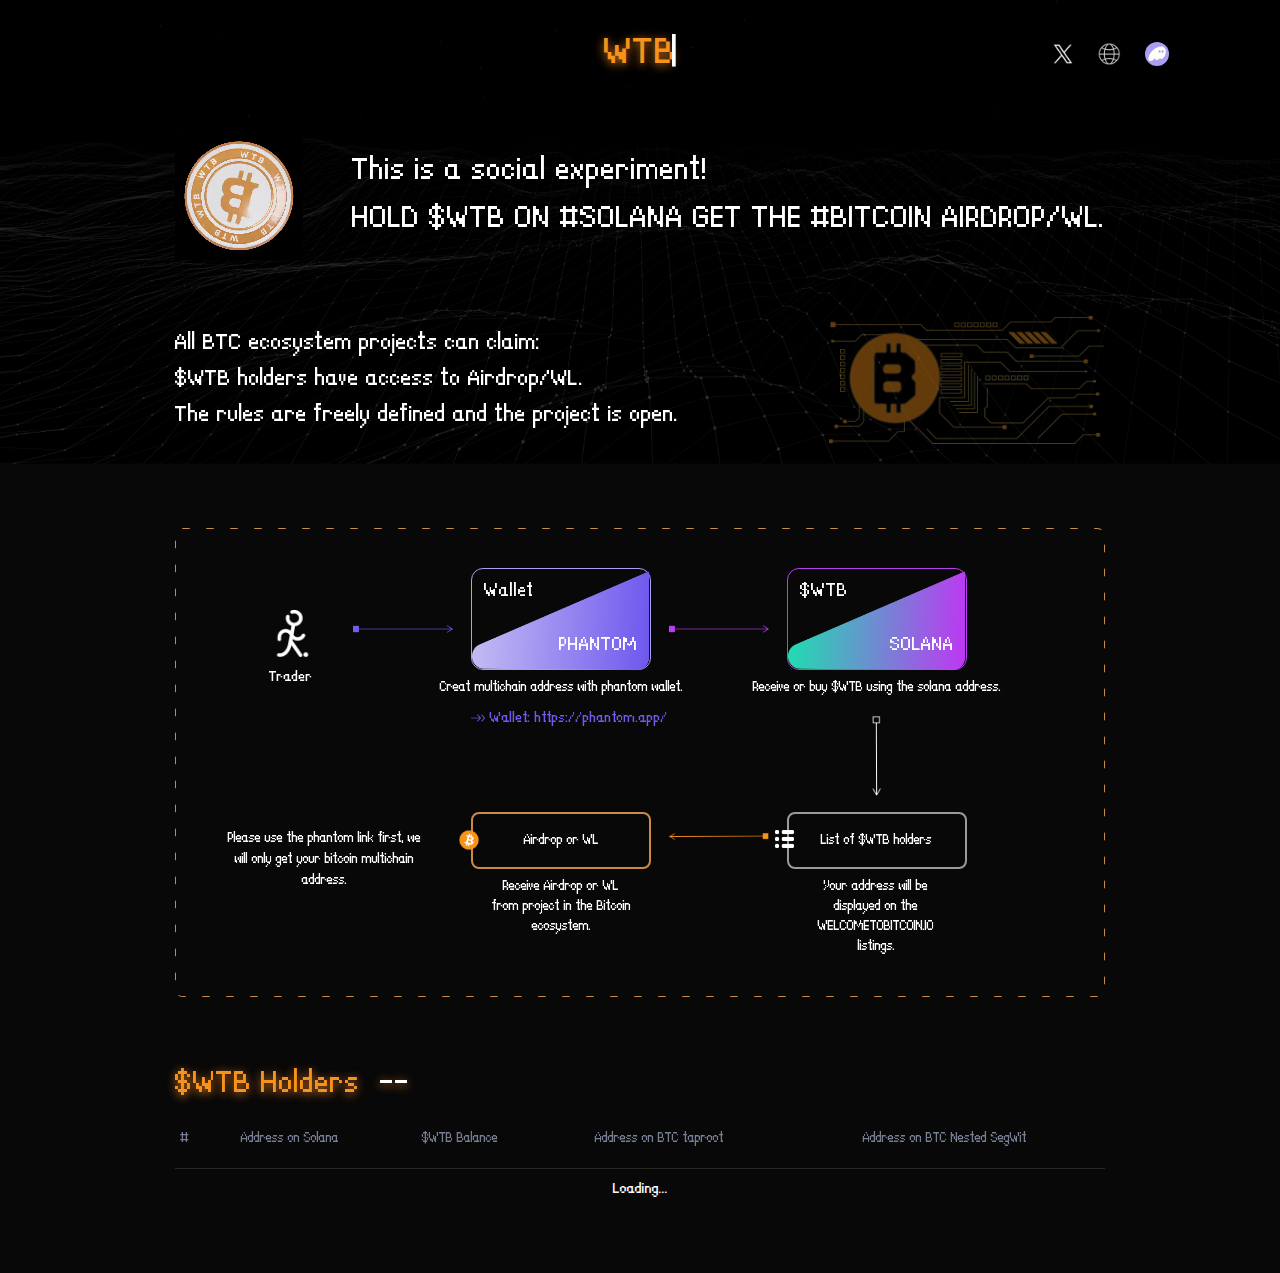
==== commit 014d376d: "See https://github.com/viking-runes/wtb-web/commit/212518773a4f9c4a1f84af06009a10aa78ef5255 from ref" ====
--- a/index.html
+++ b/index.html
@@ -5,8 +5,8 @@
     <link rel="icon" type="image/svg+xml" href="/assets/img/wtb.png" />
     <meta name="viewport" content="width=device-width, initial-scale=1.0" />
     <title>WTB</title>
-    <script type="module" crossorigin src="/assets/index-bltrcRfw.js"></script>
-    <link rel="stylesheet" crossorigin href="/assets/index-PKA3EoOk.css">
+    <script type="module" crossorigin src="/assets/index-BqyuPBjP.js"></script>
+    <link rel="stylesheet" crossorigin href="/assets/index-C2JeZjvP.css">
   </head>
   <body>
     <div id="root"></div>
--- a/assets/index-C2JeZjvP.css
+++ b/assets/index-C2JeZjvP.css
@@ -0,0 +1 @@
+:root,.light,.light-theme{--gray-1: #fcfcfc;--gray-2: #f9f9f9;--gray-3: #f0f0f0;--gray-4: #e8e8e8;--gray-5: #e0e0e0;--gray-6: #d9d9d9;--gray-7: #cecece;--gray-8: #bbbbbb;--gray-9: #8d8d8d;--gray-10: #838383;--gray-11: #646464;--gray-12: #202020;--gray-a1: #00000003;--gray-a2: #00000006;--gray-a3: #0000000f;--gray-a4: #00000017;--gray-a5: #0000001f;--gray-a6: #00000026;--gray-a7: #00000031;--gray-a8: #00000044;--gray-a9: #00000072;--gray-a10: #0000007c;--gray-a11: #0000009b;--gray-a12: #000000df;--mauve-1: #fdfcfd;--mauve-2: #faf9fb;--mauve-3: #f2eff3;--mauve-4: #eae7ec;--mauve-5: #e3dfe6;--mauve-6: #dbd8e0;--mauve-7: #d0cdd7;--mauve-8: #bcbac7;--mauve-9: #8e8c99;--mauve-10: #84828e;--mauve-11: #65636d;--mauve-12: #211f26;--mauve-a1: #55005503;--mauve-a2: #2b005506;--mauve-a3: #30004010;--mauve-a4: #20003618;--mauve-a5: #20003820;--mauve-a6: #14003527;--mauve-a7: #10003332;--mauve-a8: #08003145;--mauve-a9: #05001d73;--mauve-a10: #0500197d;--mauve-a11: #0400119c;--mauve-a12: #020008e0;--slate-1: #fcfcfd;--slate-2: #f9f9fb;--slate-3: #f0f0f3;--slate-4: #e8e8ec;--slate-5: #e0e1e6;--slate-6: #d9d9e0;--slate-7: #cdced6;--slate-8: #b9bbc6;--slate-9: #8b8d98;--slate-10: #80838d;--slate-11: #60646c;--slate-12: #1c2024;--slate-a1: #00005503;--slate-a2: #00005506;--slate-a3: #0000330f;--slate-a4: #00002d17;--slate-a5: #0009321f;--slate-a6: #00002f26;--slate-a7: #00062e32;--slate-a8: #00083046;--slate-a9: #00051d74;--slate-a10: #00071b7f;--slate-a11: #0007149f;--slate-a12: #000509e3;--sage-1: #fbfdfc;--sage-2: #f7f9f8;--sage-3: #eef1f0;--sage-4: #e6e9e8;--sage-5: #dfe2e0;--sage-6: #d7dad9;--sage-7: #cbcfcd;--sage-8: #b8bcba;--sage-9: #868e8b;--sage-10: #7c8481;--sage-11: #5f6563;--sage-12: #1a211e;--sage-a1: #00804004;--sage-a2: #00402008;--sage-a3: #002d1e11;--sage-a4: #001f1519;--sage-a5: #00180820;--sage-a6: #00140d28;--sage-a7: #00140a34;--sage-a8: #000f0847;--sage-a9: #00110b79;--sage-a10: #00100a83;--sage-a11: #000a07a0;--sage-a12: #000805e5;--olive-1: #fcfdfc;--olive-2: #f8faf8;--olive-3: #eff1ef;--olive-4: #e7e9e7;--olive-5: #dfe2df;--olive-6: #d7dad7;--olive-7: #cccfcc;--olive-8: #b9bcb8;--olive-9: #898e87;--olive-10: #7f847d;--olive-11: #60655f;--olive-12: #1d211c;--olive-a1: #00550003;--olive-a2: #00490007;--olive-a3: #00200010;--olive-a4: #00160018;--olive-a5: #00180020;--olive-a6: #00140028;--olive-a7: #000f0033;--olive-a8: #040f0047;--olive-a9: #050f0078;--olive-a10: #040e0082;--olive-a11: #020a00a0;--olive-a12: #010600e3;--sand-1: #fdfdfc;--sand-2: #f9f9f8;--sand-3: #f1f0ef;--sand-4: #e9e8e6;--sand-5: #e2e1de;--sand-6: #dad9d6;--sand-7: #cfceca;--sand-8: #bcbbb5;--sand-9: #8d8d86;--sand-10: #82827c;--sand-11: #63635e;--sand-12: #21201c;--sand-a1: #55550003;--sand-a2: #25250007;--sand-a3: #20100010;--sand-a4: #1f150019;--sand-a5: #1f180021;--sand-a6: #19130029;--sand-a7: #19140035;--sand-a8: #1915014a;--sand-a9: #0f0f0079;--sand-a10: #0c0c0083;--sand-a11: #080800a1;--sand-a12: #060500e3;--amber-1: #fefdfb;--amber-2: #fefbe9;--amber-3: #fff7c2;--amber-4: #ffee9c;--amber-5: #fbe577;--amber-6: #f3d673;--amber-7: #e9c162;--amber-8: #e2a336;--amber-9: #ffc53d;--amber-10: #ffba18;--amber-11: #ab6400;--amber-12: #4f3422;--amber-a1: #c0800004;--amber-a2: #f4d10016;--amber-a3: #ffde003d;--amber-a4: #ffd40063;--amber-a5: #f8cf0088;--amber-a6: #eab5008c;--amber-a7: #dc9b009d;--amber-a8: #da8a00c9;--amber-a9: #ffb300c2;--amber-a10: #ffb300e7;--amber-a11: #ab6400;--amber-a12: #341500dd;--blue-1: #fbfdff;--blue-2: #f4faff;--blue-3: #e6f4fe;--blue-4: #d5efff;--blue-5: #c2e5ff;--blue-6: #acd8fc;--blue-7: #8ec8f6;--blue-8: #5eb1ef;--blue-9: #0090ff;--blue-10: #0588f0;--blue-11: #0d74ce;--blue-12: #113264;--blue-a1: #0080ff04;--blue-a2: #008cff0b;--blue-a3: #008ff519;--blue-a4: #009eff2a;--blue-a5: #0093ff3d;--blue-a6: #0088f653;--blue-a7: #0083eb71;--blue-a8: #0084e6a1;--blue-a9: #0090ff;--blue-a10: #0086f0fa;--blue-a11: #006dcbf2;--blue-a12: #002359ee;--bronze-1: #fdfcfc;--bronze-2: #fdf7f5;--bronze-3: #f6edea;--bronze-4: #efe4df;--bronze-5: #e7d9d3;--bronze-6: #dfcdc5;--bronze-7: #d3bcb3;--bronze-8: #c2a499;--bronze-9: #a18072;--bronze-10: #957468;--bronze-11: #7d5e54;--bronze-12: #43302b;--bronze-a1: #55000003;--bronze-a2: #cc33000a;--bronze-a3: #92250015;--bronze-a4: #80280020;--bronze-a5: #7423002c;--bronze-a6: #7324003a;--bronze-a7: #6c1f004c;--bronze-a8: #671c0066;--bronze-a9: #551a008d;--bronze-a10: #4c150097;--bronze-a11: #3d0f00ab;--bronze-a12: #1d0600d4;--brown-1: #fefdfc;--brown-2: #fcf9f6;--brown-3: #f6eee7;--brown-4: #f0e4d9;--brown-5: #ebdaca;--brown-6: #e4cdb7;--brown-7: #dcbc9f;--brown-8: #cea37e;--brown-9: #ad7f58;--brown-10: #a07553;--brown-11: #815e46;--brown-12: #3e332e;--brown-a1: #aa550003;--brown-a2: #aa550009;--brown-a3: #a04b0018;--brown-a4: #9b4a0026;--brown-a5: #9f4d0035;--brown-a6: #a04e0048;--brown-a7: #a34e0060;--brown-a8: #9f4a0081;--brown-a9: #823c00a7;--brown-a10: #723300ac;--brown-a11: #522100b9;--brown-a12: #140600d1;--crimson-1: #fffcfd;--crimson-2: #fef7f9;--crimson-3: #ffe9f0;--crimson-4: #fedce7;--crimson-5: #facedd;--crimson-6: #f3bed1;--crimson-7: #eaacc3;--crimson-8: #e093b2;--crimson-9: #e93d82;--crimson-10: #df3478;--crimson-11: #cb1d63;--crimson-12: #621639;--crimson-a1: #ff005503;--crimson-a2: #e0004008;--crimson-a3: #ff005216;--crimson-a4: #f8005123;--crimson-a5: #e5004f31;--crimson-a6: #d0004b41;--crimson-a7: #bf004753;--crimson-a8: #b6004a6c;--crimson-a9: #e2005bc2;--crimson-a10: #d70056cb;--crimson-a11: #c4004fe2;--crimson-a12: #530026e9;--cyan-1: #fafdfe;--cyan-2: #f2fafb;--cyan-3: #def7f9;--cyan-4: #caf1f6;--cyan-5: #b5e9f0;--cyan-6: #9ddde7;--cyan-7: #7dcedc;--cyan-8: #3db9cf;--cyan-9: #00a2c7;--cyan-10: #0797b9;--cyan-11: #107d98;--cyan-12: #0d3c48;--cyan-a1: #0099cc05;--cyan-a2: #009db10d;--cyan-a3: #00c2d121;--cyan-a4: #00bcd435;--cyan-a5: #01b4cc4a;--cyan-a6: #00a7c162;--cyan-a7: #009fbb82;--cyan-a8: #00a3c0c2;--cyan-a9: #00a2c7;--cyan-a10: #0094b7f8;--cyan-a11: #007491ef;--cyan-a12: #00323ef2;--gold-1: #fdfdfc;--gold-2: #faf9f2;--gold-3: #f2f0e7;--gold-4: #eae6db;--gold-5: #e1dccf;--gold-6: #d8d0bf;--gold-7: #cbc0aa;--gold-8: #b9a88d;--gold-9: #978365;--gold-10: #8c7a5e;--gold-11: #71624b;--gold-12: #3b352b;--gold-a1: #55550003;--gold-a2: #9d8a000d;--gold-a3: #75600018;--gold-a4: #6b4e0024;--gold-a5: #60460030;--gold-a6: #64440040;--gold-a7: #63420055;--gold-a8: #633d0072;--gold-a9: #5332009a;--gold-a10: #492d00a1;--gold-a11: #362100b4;--gold-a12: #130c00d4;--grass-1: #fbfefb;--grass-2: #f5fbf5;--grass-3: #e9f6e9;--grass-4: #daf1db;--grass-5: #c9e8ca;--grass-6: #b2ddb5;--grass-7: #94ce9a;--grass-8: #65ba74;--grass-9: #46a758;--grass-10: #3e9b4f;--grass-11: #2a7e3b;--grass-12: #203c25;--grass-a1: #00c00004;--grass-a2: #0099000a;--grass-a3: #00970016;--grass-a4: #009f0725;--grass-a5: #00930536;--grass-a6: #008f0a4d;--grass-a7: #018b0f6b;--grass-a8: #008d199a;--grass-a9: #008619b9;--grass-a10: #007b17c1;--grass-a11: #006514d5;--grass-a12: #002006df;--green-1: #fbfefc;--green-2: #f4fbf6;--green-3: #e6f6eb;--green-4: #d6f1df;--green-5: #c4e8d1;--green-6: #adddc0;--green-7: #8eceaa;--green-8: #5bb98b;--green-9: #30a46c;--green-10: #2b9a66;--green-11: #218358;--green-12: #193b2d;--green-a1: #00c04004;--green-a2: #00a32f0b;--green-a3: #00a43319;--green-a4: #00a83829;--green-a5: #019c393b;--green-a6: #00963c52;--green-a7: #00914071;--green-a8: #00924ba4;--green-a9: #008f4acf;--green-a10: #008647d4;--green-a11: #00713fde;--green-a12: #002616e6;--indigo-1: #fdfdfe;--indigo-2: #f7f9ff;--indigo-3: #edf2fe;--indigo-4: #e1e9ff;--indigo-5: #d2deff;--indigo-6: #c1d0ff;--indigo-7: #abbdf9;--indigo-8: #8da4ef;--indigo-9: #3e63dd;--indigo-10: #3358d4;--indigo-11: #3a5bc7;--indigo-12: #1f2d5c;--indigo-a1: #00008002;--indigo-a2: #0040ff08;--indigo-a3: #0047f112;--indigo-a4: #0044ff1e;--indigo-a5: #0044ff2d;--indigo-a6: #003eff3e;--indigo-a7: #0037ed54;--indigo-a8: #0034dc72;--indigo-a9: #0031d2c1;--indigo-a10: #002ec9cc;--indigo-a11: #002bb7c5;--indigo-a12: #001046e0;--iris-1: #fdfdff;--iris-2: #f8f8ff;--iris-3: #f0f1fe;--iris-4: #e6e7ff;--iris-5: #dadcff;--iris-6: #cbcdff;--iris-7: #b8baf8;--iris-8: #9b9ef0;--iris-9: #5b5bd6;--iris-10: #5151cd;--iris-11: #5753c6;--iris-12: #272962;--iris-a1: #0000ff02;--iris-a2: #0000ff07;--iris-a3: #0011ee0f;--iris-a4: #000bff19;--iris-a5: #000eff25;--iris-a6: #000aff34;--iris-a7: #0008e647;--iris-a8: #0008d964;--iris-a9: #0000c0a4;--iris-a10: #0000b6ae;--iris-a11: #0600abac;--iris-a12: #000246d8;--jade-1: #fbfefd;--jade-2: #f4fbf7;--jade-3: #e6f7ed;--jade-4: #d6f1e3;--jade-5: #c3e9d7;--jade-6: #acdec8;--jade-7: #8bceb6;--jade-8: #56ba9f;--jade-9: #29a383;--jade-10: #26997b;--jade-11: #208368;--jade-12: #1d3b31;--jade-a1: #00c08004;--jade-a2: #00a3460b;--jade-a3: #00ae4819;--jade-a4: #00a85129;--jade-a5: #00a2553c;--jade-a6: #009a5753;--jade-a7: #00945f74;--jade-a8: #00976ea9;--jade-a9: #00916bd6;--jade-a10: #008764d9;--jade-a11: #007152df;--jade-a12: #002217e2;--lime-1: #fcfdfa;--lime-2: #f8faf3;--lime-3: #eef6d6;--lime-4: #e2f0bd;--lime-5: #d3e7a6;--lime-6: #c2da91;--lime-7: #abc978;--lime-8: #8db654;--lime-9: #bdee63;--lime-10: #b0e64c;--lime-11: #5c7c2f;--lime-12: #37401c;--lime-a1: #66990005;--lime-a2: #6b95000c;--lime-a3: #96c80029;--lime-a4: #8fc60042;--lime-a5: #81bb0059;--lime-a6: #72aa006e;--lime-a7: #61990087;--lime-a8: #559200ab;--lime-a9: #93e4009c;--lime-a10: #8fdc00b3;--lime-a11: #375f00d0;--lime-a12: #1e2900e3;--mint-1: #f9fefd;--mint-2: #f2fbf9;--mint-3: #ddf9f2;--mint-4: #c8f4e9;--mint-5: #b3ecde;--mint-6: #9ce0d0;--mint-7: #7ecfbd;--mint-8: #4cbba5;--mint-9: #86ead4;--mint-10: #7de0cb;--mint-11: #027864;--mint-12: #16433c;--mint-a1: #00d5aa06;--mint-a2: #00b18a0d;--mint-a3: #00d29e22;--mint-a4: #00cc9937;--mint-a5: #00c0914c;--mint-a6: #00b08663;--mint-a7: #00a17d81;--mint-a8: #009e7fb3;--mint-a9: #00d3a579;--mint-a10: #00c39982;--mint-a11: #007763fd;--mint-a12: #00312ae9;--orange-1: #fefcfb;--orange-2: #fff7ed;--orange-3: #ffefd6;--orange-4: #ffdfb5;--orange-5: #ffd19a;--orange-6: #ffc182;--orange-7: #f5ae73;--orange-8: #ec9455;--orange-9: #f76b15;--orange-10: #ef5f00;--orange-11: #cc4e00;--orange-12: #582d1d;--orange-a1: #c0400004;--orange-a2: #ff8e0012;--orange-a3: #ff9c0029;--orange-a4: #ff91014a;--orange-a5: #ff8b0065;--orange-a6: #ff81007d;--orange-a7: #ed6c008c;--orange-a8: #e35f00aa;--orange-a9: #f65e00ea;--orange-a10: #ef5f00;--orange-a11: #cc4e00;--orange-a12: #431200e2;--pink-1: #fffcfe;--pink-2: #fef7fb;--pink-3: #fee9f5;--pink-4: #fbdcef;--pink-5: #f6cee7;--pink-6: #efbfdd;--pink-7: #e7acd0;--pink-8: #dd93c2;--pink-9: #d6409f;--pink-10: #cf3897;--pink-11: #c2298a;--pink-12: #651249;--pink-a1: #ff00aa03;--pink-a2: #e0008008;--pink-a3: #f4008c16;--pink-a4: #e2008b23;--pink-a5: #d1008331;--pink-a6: #c0007840;--pink-a7: #b6006f53;--pink-a8: #af006f6c;--pink-a9: #c8007fbf;--pink-a10: #c2007ac7;--pink-a11: #b60074d6;--pink-a12: #59003bed;--plum-1: #fefcff;--plum-2: #fdf7fd;--plum-3: #fbebfb;--plum-4: #f7def8;--plum-5: #f2d1f3;--plum-6: #e9c2ec;--plum-7: #deade3;--plum-8: #cf91d8;--plum-9: #ab4aba;--plum-10: #a144af;--plum-11: #953ea3;--plum-12: #53195d;--plum-a1: #aa00ff03;--plum-a2: #c000c008;--plum-a3: #cc00cc14;--plum-a4: #c200c921;--plum-a5: #b700bd2e;--plum-a6: #a400b03d;--plum-a7: #9900a852;--plum-a8: #9000a56e;--plum-a9: #89009eb5;--plum-a10: #7f0092bb;--plum-a11: #730086c1;--plum-a12: #40004be6;--purple-1: #fefcfe;--purple-2: #fbf7fe;--purple-3: #f7edfe;--purple-4: #f2e2fc;--purple-5: #ead5f9;--purple-6: #e0c4f4;--purple-7: #d1afec;--purple-8: #be93e4;--purple-9: #8e4ec6;--purple-10: #8347b9;--purple-11: #8145b5;--purple-12: #402060;--purple-a1: #aa00aa03;--purple-a2: #8000e008;--purple-a3: #8e00f112;--purple-a4: #8d00e51d;--purple-a5: #8000db2a;--purple-a6: #7a01d03b;--purple-a7: #6d00c350;--purple-a8: #6600c06c;--purple-a9: #5c00adb1;--purple-a10: #53009eb8;--purple-a11: #52009aba;--purple-a12: #250049df;--red-1: #fffcfc;--red-2: #fff7f7;--red-3: #feebec;--red-4: #ffdbdc;--red-5: #ffcdce;--red-6: #fdbdbe;--red-7: #f4a9aa;--red-8: #eb8e90;--red-9: #e5484d;--red-10: #dc3e42;--red-11: #ce2c31;--red-12: #641723;--red-a1: #ff000003;--red-a2: #ff000008;--red-a3: #f3000d14;--red-a4: #ff000824;--red-a5: #ff000632;--red-a6: #f8000442;--red-a7: #df000356;--red-a8: #d2000571;--red-a9: #db0007b7;--red-a10: #d10005c1;--red-a11: #c40006d3;--red-a12: #55000de8;--ruby-1: #fffcfd;--ruby-2: #fff7f8;--ruby-3: #feeaed;--ruby-4: #ffdce1;--ruby-5: #ffced6;--ruby-6: #f8bfc8;--ruby-7: #efacb8;--ruby-8: #e592a3;--ruby-9: #e54666;--ruby-10: #dc3b5d;--ruby-11: #ca244d;--ruby-12: #64172b;--ruby-a1: #ff005503;--ruby-a2: #ff002008;--ruby-a3: #f3002515;--ruby-a4: #ff002523;--ruby-a5: #ff002a31;--ruby-a6: #e4002440;--ruby-a7: #ce002553;--ruby-a8: #c300286d;--ruby-a9: #db002cb9;--ruby-a10: #d2002cc4;--ruby-a11: #c10030db;--ruby-a12: #550016e8;--sky-1: #f9feff;--sky-2: #f1fafd;--sky-3: #e1f6fd;--sky-4: #d1f0fa;--sky-5: #bee7f5;--sky-6: #a9daed;--sky-7: #8dcae3;--sky-8: #60b3d7;--sky-9: #7ce2fe;--sky-10: #74daf8;--sky-11: #00749e;--sky-12: #1d3e56;--sky-a1: #00d5ff06;--sky-a2: #00a4db0e;--sky-a3: #00b3ee1e;--sky-a4: #00ace42e;--sky-a5: #00a1d841;--sky-a6: #0092ca56;--sky-a7: #0089c172;--sky-a8: #0085bf9f;--sky-a9: #00c7fe83;--sky-a10: #00bcf38b;--sky-a11: #00749e;--sky-a12: #002540e2;--teal-1: #fafefd;--teal-2: #f3fbf9;--teal-3: #e0f8f3;--teal-4: #ccf3ea;--teal-5: #b8eae0;--teal-6: #a1ded2;--teal-7: #83cdc1;--teal-8: #53b9ab;--teal-9: #12a594;--teal-10: #0d9b8a;--teal-11: #008573;--teal-12: #0d3d38;--teal-a1: #00cc9905;--teal-a2: #00aa800c;--teal-a3: #00c69d1f;--teal-a4: #00c39633;--teal-a5: #00b49047;--teal-a6: #00a6855e;--teal-a7: #0099807c;--teal-a8: #009783ac;--teal-a9: #009e8ced;--teal-a10: #009684f2;--teal-a11: #008573;--teal-a12: #00332df2;--tomato-1: #fffcfc;--tomato-2: #fff8f7;--tomato-3: #feebe7;--tomato-4: #ffdcd3;--tomato-5: #ffcdc2;--tomato-6: #fdbdaf;--tomato-7: #f5a898;--tomato-8: #ec8e7b;--tomato-9: #e54d2e;--tomato-10: #dd4425;--tomato-11: #d13415;--tomato-12: #5c271f;--tomato-a1: #ff000003;--tomato-a2: #ff200008;--tomato-a3: #f52b0018;--tomato-a4: #ff35002c;--tomato-a5: #ff2e003d;--tomato-a6: #f92d0050;--tomato-a7: #e7280067;--tomato-a8: #db250084;--tomato-a9: #df2600d1;--tomato-a10: #d72400da;--tomato-a11: #cd2200ea;--tomato-a12: #460900e0;--violet-1: #fdfcfe;--violet-2: #faf8ff;--violet-3: #f4f0fe;--violet-4: #ebe4ff;--violet-5: #e1d9ff;--violet-6: #d4cafe;--violet-7: #c2b5f5;--violet-8: #aa99ec;--violet-9: #6e56cf;--violet-10: #654dc4;--violet-11: #6550b9;--violet-12: #2f265f;--violet-a1: #5500aa03;--violet-a2: #4900ff07;--violet-a3: #4400ee0f;--violet-a4: #4300ff1b;--violet-a5: #3600ff26;--violet-a6: #3100fb35;--violet-a7: #2d01dd4a;--violet-a8: #2b00d066;--violet-a9: #2400b7a9;--violet-a10: #2300abb2;--violet-a11: #1f0099af;--violet-a12: #0b0043d9;--yellow-1: #fdfdf9;--yellow-2: #fefce9;--yellow-3: #fffab8;--yellow-4: #fff394;--yellow-5: #ffe770;--yellow-6: #f3d768;--yellow-7: #e4c767;--yellow-8: #d5ae39;--yellow-9: #ffe629;--yellow-10: #ffdc00;--yellow-11: #9e6c00;--yellow-12: #473b1f;--yellow-a1: #aaaa0006;--yellow-a2: #f4dd0016;--yellow-a3: #ffee0047;--yellow-a4: #ffe3016b;--yellow-a5: #ffd5008f;--yellow-a6: #ebbc0097;--yellow-a7: #d2a10098;--yellow-a8: #c99700c6;--yellow-a9: #ffe100d6;--yellow-a10: #ffdc00;--yellow-a11: #9e6c00;--yellow-a12: #2e2000e0;--gray-surface: #ffffffcc;--gray-indicator: var(--gray-9);--gray-track: var(--gray-9);--mauve-surface: #ffffffcc;--mauve-indicator: var(--mauve-9);--mauve-track: var(--mauve-9);--slate-surface: #ffffffcc;--slate-indicator: var(--slate-9);--slate-track: var(--slate-9);--sage-surface: #ffffffcc;--sage-indicator: var(--sage-9);--sage-track: var(--sage-9);--olive-surface: #ffffffcc;--olive-indicator: var(--olive-9);--olive-track: var(--olive-9);--sand-surface: #ffffffcc;--sand-indicator: var(--sand-9);--sand-track: var(--sand-9);--amber-surface: #fefae4cc;--amber-indicator: var(--amber-9);--amber-track: var(--amber-9);--blue-surface: #f1f9ffcc;--blue-indicator: var(--blue-9);--blue-track: var(--blue-9);--bronze-surface: #fdf5f3cc;--bronze-indicator: var(--bronze-9);--bronze-track: var(--bronze-9);--brown-surface: #fbf8f4cc;--brown-indicator: var(--brown-9);--brown-track: var(--brown-9);--crimson-surface: #fef5f8cc;--crimson-indicator: var(--crimson-9);--crimson-track: var(--crimson-9);--cyan-surface: #eff9facc;--cyan-indicator: var(--cyan-9);--cyan-track: var(--cyan-9);--gold-surface: #f9f8efcc;--gold-indicator: var(--gold-9);--gold-track: var(--gold-9);--grass-surface: #f3faf3cc;--grass-indicator: var(--grass-9);--grass-track: var(--grass-9);--green-surface: #f1faf4cc;--green-indicator: var(--green-9);--green-track: var(--green-9);--indigo-surface: #f5f8ffcc;--indigo-indicator: var(--indigo-9);--indigo-track: var(--indigo-9);--iris-surface: #f6f6ffcc;--iris-indicator: var(--iris-9);--iris-track: var(--iris-9);--jade-surface: #f1faf5cc;--jade-indicator: var(--jade-9);--jade-track: var(--jade-9);--lime-surface: #f6f9f0cc;--lime-indicator: var(--lime-9);--lime-track: var(--lime-9);--mint-surface: #effaf8cc;--mint-indicator: var(--mint-9);--mint-track: var(--mint-9);--orange-surface: #fff5e9cc;--orange-indicator: var(--orange-9);--orange-track: var(--orange-9);--pink-surface: #fef5facc;--pink-indicator: var(--pink-9);--pink-track: var(--pink-9);--plum-surface: #fdf5fdcc;--plum-indicator: var(--plum-9);--plum-track: var(--plum-9);--purple-surface: #faf5fecc;--purple-indicator: var(--purple-9);--purple-track: var(--purple-9);--red-surface: #fff5f5cc;--red-indicator: var(--red-9);--red-track: var(--red-9);--ruby-surface: #fff5f6cc;--ruby-indicator: var(--ruby-9);--ruby-track: var(--ruby-9);--sky-surface: #eef9fdcc;--sky-indicator: var(--sky-9);--sky-track: var(--sky-9);--teal-surface: #f0faf8cc;--teal-indicator: var(--teal-9);--teal-track: var(--teal-9);--tomato-surface: #fff6f5cc;--tomato-indicator: var(--tomato-9);--tomato-track: var(--tomato-9);--violet-surface: #f9f6ffcc;--violet-indicator: var(--violet-9);--violet-track: var(--violet-9);--yellow-surface: #fefbe4cc;--yellow-indicator: var(--yellow-10);--yellow-track: var(--yellow-10)}@supports (color: color(display-p3 1 1 1)){@media (color-gamut: p3){:root,.light,.light-theme{--gray-1: color(display-p3 .988 .988 .988);--gray-2: color(display-p3 .975 .975 .975);--gray-3: color(display-p3 .939 .939 .939);--gray-4: color(display-p3 .908 .908 .908);--gray-5: color(display-p3 .88 .88 .88);--gray-6: color(display-p3 .849 .849 .849);--gray-7: color(display-p3 .807 .807 .807);--gray-8: color(display-p3 .732 .732 .732);--gray-9: color(display-p3 .553 .553 .553);--gray-10: color(display-p3 .512 .512 .512);--gray-11: color(display-p3 .392 .392 .392);--gray-12: color(display-p3 .125 .125 .125);--gray-a1: color(display-p3 0 0 0 / .012);--gray-a2: color(display-p3 0 0 0 / .024);--gray-a3: color(display-p3 0 0 0 / .063);--gray-a4: color(display-p3 0 0 0 / .09);--gray-a5: color(display-p3 0 0 0 / .122);--gray-a6: color(display-p3 0 0 0 / .153);--gray-a7: color(display-p3 0 0 0 / .192);--gray-a8: color(display-p3 0 0 0 / .267);--gray-a9: color(display-p3 0 0 0 / .447);--gray-a10: color(display-p3 0 0 0 / .486);--gray-a11: color(display-p3 0 0 0 / .608);--gray-a12: color(display-p3 0 0 0 / .875);--mauve-1: color(display-p3 .991 .988 .992);--mauve-2: color(display-p3 .98 .976 .984);--mauve-3: color(display-p3 .946 .938 .952);--mauve-4: color(display-p3 .915 .906 .925);--mauve-5: color(display-p3 .886 .876 .901);--mauve-6: color(display-p3 .856 .846 .875);--mauve-7: color(display-p3 .814 .804 .84);--mauve-8: color(display-p3 .735 .728 .777);--mauve-9: color(display-p3 .555 .549 .596);--mauve-10: color(display-p3 .514 .508 .552);--mauve-11: color(display-p3 .395 .388 .424);--mauve-12: color(display-p3 .128 .122 .147);--mauve-a1: color(display-p3 .349 .024 .349 / .012);--mauve-a2: color(display-p3 .184 .024 .349 / .024);--mauve-a3: color(display-p3 .129 .008 .255 / .063);--mauve-a4: color(display-p3 .094 .012 .216 / .095);--mauve-a5: color(display-p3 .098 .008 .224 / .126);--mauve-a6: color(display-p3 .055 .004 .18 / .153);--mauve-a7: color(display-p3 .067 .008 .184 / .197);--mauve-a8: color(display-p3 .02 .004 .176 / .271);--mauve-a9: color(display-p3 .02 .004 .106 / .451);--mauve-a10: color(display-p3 .012 .004 .09 / .491);--mauve-a11: color(display-p3 .016 0 .059 / .612);--mauve-a12: color(display-p3 .008 0 .027 / .879);--slate-1: color(display-p3 .988 .988 .992);--slate-2: color(display-p3 .976 .976 .984);--slate-3: color(display-p3 .94 .941 .953);--slate-4: color(display-p3 .908 .909 .925);--slate-5: color(display-p3 .88 .881 .901);--slate-6: color(display-p3 .85 .852 .876);--slate-7: color(display-p3 .805 .808 .838);--slate-8: color(display-p3 .727 .733 .773);--slate-9: color(display-p3 .547 .553 .592);--slate-10: color(display-p3 .503 .512 .549);--slate-11: color(display-p3 .379 .392 .421);--slate-12: color(display-p3 .113 .125 .14);--slate-a1: color(display-p3 .024 .024 .349 / .012);--slate-a2: color(display-p3 .024 .024 .349 / .024);--slate-a3: color(display-p3 .004 .004 .204 / .059);--slate-a4: color(display-p3 .012 .012 .184 / .091);--slate-a5: color(display-p3 .004 .039 .2 / .122);--slate-a6: color(display-p3 .008 .008 .165 / .15);--slate-a7: color(display-p3 .008 .027 .184 / .197);--slate-a8: color(display-p3 .004 .031 .176 / .275);--slate-a9: color(display-p3 .004 .02 .106 / .455);--slate-a10: color(display-p3 .004 .027 .098 / .499);--slate-a11: color(display-p3 0 .02 .063 / .62);--slate-a12: color(display-p3 0 .012 .031 / .887);--sage-1: color(display-p3 .986 .992 .988);--sage-2: color(display-p3 .97 .977 .974);--sage-3: color(display-p3 .935 .944 .94);--sage-4: color(display-p3 .904 .913 .909);--sage-5: color(display-p3 .875 .885 .88);--sage-6: color(display-p3 .844 .854 .849);--sage-7: color(display-p3 .8 .811 .806);--sage-8: color(display-p3 .725 .738 .732);--sage-9: color(display-p3 .531 .556 .546);--sage-10: color(display-p3 .492 .515 .506);--sage-11: color(display-p3 .377 .395 .389);--sage-12: color(display-p3 .107 .129 .118);--sage-a1: color(display-p3 .024 .514 .267 / .016);--sage-a2: color(display-p3 .02 .267 .145 / .032);--sage-a3: color(display-p3 .008 .184 .125 / .067);--sage-a4: color(display-p3 .012 .094 .051 / .095);--sage-a5: color(display-p3 .008 .098 .035 / .126);--sage-a6: color(display-p3 .004 .078 .027 / .157);--sage-a7: color(display-p3 0 .059 .039 / .2);--sage-a8: color(display-p3 .004 .047 .031 / .275);--sage-a9: color(display-p3 .004 .059 .035 / .471);--sage-a10: color(display-p3 0 .047 .031 / .51);--sage-a11: color(display-p3 0 .031 .02 / .624);--sage-a12: color(display-p3 0 .027 .012 / .895);--olive-1: color(display-p3 .989 .992 .989);--olive-2: color(display-p3 .974 .98 .973);--olive-3: color(display-p3 .939 .945 .937);--olive-4: color(display-p3 .907 .914 .905);--olive-5: color(display-p3 .878 .885 .875);--olive-6: color(display-p3 .846 .855 .843);--olive-7: color(display-p3 .803 .812 .8);--olive-8: color(display-p3 .727 .738 .723);--olive-9: color(display-p3 .541 .556 .532);--olive-10: color(display-p3 .5 .515 .491);--olive-11: color(display-p3 .38 .395 .374);--olive-12: color(display-p3 .117 .129 .111);--olive-a1: color(display-p3 .024 .349 .024 / .012);--olive-a2: color(display-p3 .024 .302 .024 / .028);--olive-a3: color(display-p3 .008 .129 .008 / .063);--olive-a4: color(display-p3 .012 .094 .012 / .095);--olive-a5: color(display-p3 .035 .098 .008 / .126);--olive-a6: color(display-p3 .027 .078 .004 / .157);--olive-a7: color(display-p3 .02 .059 0 / .2);--olive-a8: color(display-p3 .02 .059 .004 / .279);--olive-a9: color(display-p3 .02 .051 .004 / .467);--olive-a10: color(display-p3 .024 .047 0 / .51);--olive-a11: color(display-p3 .012 .039 0 / .628);--olive-a12: color(display-p3 .008 .024 0 / .891);--sand-1: color(display-p3 .992 .992 .989);--sand-2: color(display-p3 .977 .977 .973);--sand-3: color(display-p3 .943 .942 .936);--sand-4: color(display-p3 .913 .912 .903);--sand-5: color(display-p3 .885 .883 .873);--sand-6: color(display-p3 .854 .852 .839);--sand-7: color(display-p3 .813 .81 .794);--sand-8: color(display-p3 .738 .734 .713);--sand-9: color(display-p3 .553 .553 .528);--sand-10: color(display-p3 .511 .511 .488);--sand-11: color(display-p3 .388 .388 .37);--sand-12: color(display-p3 .129 .126 .111);--sand-a1: color(display-p3 .349 .349 .024 / .012);--sand-a2: color(display-p3 .161 .161 .024 / .028);--sand-a3: color(display-p3 .067 .067 .008 / .063);--sand-a4: color(display-p3 .129 .129 .012 / .099);--sand-a5: color(display-p3 .098 .067 .008 / .126);--sand-a6: color(display-p3 .102 .075 .004 / .161);--sand-a7: color(display-p3 .098 .098 .004 / .208);--sand-a8: color(display-p3 .086 .075 .004 / .287);--sand-a9: color(display-p3 .051 .051 .004 / .471);--sand-a10: color(display-p3 .047 .047 0 / .514);--sand-a11: color(display-p3 .031 .031 0 / .632);--sand-a12: color(display-p3 .024 .02 0 / .891);--amber-1: color(display-p3 .995 .992 .985);--amber-2: color(display-p3 .994 .986 .921);--amber-3: color(display-p3 .994 .969 .782);--amber-4: color(display-p3 .989 .937 .65);--amber-5: color(display-p3 .97 .902 .527);--amber-6: color(display-p3 .936 .844 .506);--amber-7: color(display-p3 .89 .762 .443);--amber-8: color(display-p3 .85 .65 .3);--amber-9: color(display-p3 1 .77 .26);--amber-10: color(display-p3 .959 .741 .274);--amber-11: color(display-p3 .64 .4 0);--amber-12: color(display-p3 .294 .208 .145);--amber-a1: color(display-p3 .757 .514 .024 / .016);--amber-a2: color(display-p3 .902 .804 .008 / .079);--amber-a3: color(display-p3 .965 .859 .004 / .22);--amber-a4: color(display-p3 .969 .82 .004 / .35);--amber-a5: color(display-p3 .933 .796 .004 / .475);--amber-a6: color(display-p3 .875 .682 .004 / .495);--amber-a7: color(display-p3 .804 .573 0 / .557);--amber-a8: color(display-p3 .788 .502 0 / .699);--amber-a9: color(display-p3 1 .686 0 / .742);--amber-a10: color(display-p3 .945 .643 0 / .726);--amber-a11: color(display-p3 .64 .4 0);--amber-a12: color(display-p3 .294 .208 .145);--blue-1: color(display-p3 .986 .992 .999);--blue-2: color(display-p3 .96 .979 .998);--blue-3: color(display-p3 .912 .956 .991);--blue-4: color(display-p3 .853 .932 1);--blue-5: color(display-p3 .788 .894 .998);--blue-6: color(display-p3 .709 .843 .976);--blue-7: color(display-p3 .606 .777 .947);--blue-8: color(display-p3 .451 .688 .917);--blue-9: color(display-p3 .247 .556 .969);--blue-10: color(display-p3 .234 .523 .912);--blue-11: color(display-p3 .15 .44 .84);--blue-12: color(display-p3 .102 .193 .379);--blue-a1: color(display-p3 .024 .514 1 / .016);--blue-a2: color(display-p3 .024 .514 .906 / .04);--blue-a3: color(display-p3 .012 .506 .914 / .087);--blue-a4: color(display-p3 .008 .545 1 / .146);--blue-a5: color(display-p3 .004 .502 .984 / .212);--blue-a6: color(display-p3 .004 .463 .922 / .291);--blue-a7: color(display-p3 .004 .431 .863 / .393);--blue-a8: color(display-p3 0 .427 .851 / .55);--blue-a9: color(display-p3 0 .412 .961 / .753);--blue-a10: color(display-p3 0 .376 .886 / .765);--blue-a11: color(display-p3 .15 .44 .84);--blue-a12: color(display-p3 .102 .193 .379);--bronze-1: color(display-p3 .991 .988 .988);--bronze-2: color(display-p3 .989 .97 .961);--bronze-3: color(display-p3 .958 .932 .919);--bronze-4: color(display-p3 .929 .894 .877);--bronze-5: color(display-p3 .898 .853 .832);--bronze-6: color(display-p3 .861 .805 .778);--bronze-7: color(display-p3 .812 .739 .706);--bronze-8: color(display-p3 .741 .647 .606);--bronze-9: color(display-p3 .611 .507 .455);--bronze-10: color(display-p3 .563 .461 .414);--bronze-11: color(display-p3 .471 .373 .336);--bronze-12: color(display-p3 .251 .191 .172);--bronze-a1: color(display-p3 .349 .024 .024 / .012);--bronze-a2: color(display-p3 .71 .22 .024 / .04);--bronze-a3: color(display-p3 .482 .2 .008 / .083);--bronze-a4: color(display-p3 .424 .133 .004 / .122);--bronze-a5: color(display-p3 .4 .145 .004 / .169);--bronze-a6: color(display-p3 .388 .125 .004 / .224);--bronze-a7: color(display-p3 .365 .11 .004 / .295);--bronze-a8: color(display-p3 .341 .102 .004 / .393);--bronze-a9: color(display-p3 .29 .094 0 / .546);--bronze-a10: color(display-p3 .255 .082 0 / .585);--bronze-a11: color(display-p3 .471 .373 .336);--bronze-a12: color(display-p3 .251 .191 .172);--brown-1: color(display-p3 .995 .992 .989);--brown-2: color(display-p3 .987 .976 .964);--brown-3: color(display-p3 .959 .936 .909);--brown-4: color(display-p3 .934 .897 .855);--brown-5: color(display-p3 .909 .856 .798);--brown-6: color(display-p3 .88 .808 .73);--brown-7: color(display-p3 .841 .742 .639);--brown-8: color(display-p3 .782 .647 .514);--brown-9: color(display-p3 .651 .505 .368);--brown-10: color(display-p3 .601 .465 .344);--brown-11: color(display-p3 .485 .374 .288);--brown-12: color(display-p3 .236 .202 .183);--brown-a1: color(display-p3 .675 .349 .024 / .012);--brown-a2: color(display-p3 .675 .349 .024 / .036);--brown-a3: color(display-p3 .573 .314 .012 / .091);--brown-a4: color(display-p3 .545 .302 .008 / .146);--brown-a5: color(display-p3 .561 .29 .004 / .204);--brown-a6: color(display-p3 .553 .294 .004 / .271);--brown-a7: color(display-p3 .557 .286 .004 / .361);--brown-a8: color(display-p3 .549 .275 .004 / .487);--brown-a9: color(display-p3 .447 .22 0 / .632);--brown-a10: color(display-p3 .388 .188 0 / .655);--brown-a11: color(display-p3 .485 .374 .288);--brown-a12: color(display-p3 .236 .202 .183);--crimson-1: color(display-p3 .998 .989 .992);--crimson-2: color(display-p3 .991 .969 .976);--crimson-3: color(display-p3 .987 .917 .941);--crimson-4: color(display-p3 .975 .866 .904);--crimson-5: color(display-p3 .953 .813 .864);--crimson-6: color(display-p3 .921 .755 .817);--crimson-7: color(display-p3 .88 .683 .761);--crimson-8: color(display-p3 .834 .592 .694);--crimson-9: color(display-p3 .843 .298 .507);--crimson-10: color(display-p3 .807 .266 .468);--crimson-11: color(display-p3 .731 .195 .388);--crimson-12: color(display-p3 .352 .111 .221);--crimson-a1: color(display-p3 .675 .024 .349 / .012);--crimson-a2: color(display-p3 .757 .02 .267 / .032);--crimson-a3: color(display-p3 .859 .008 .294 / .083);--crimson-a4: color(display-p3 .827 .008 .298 / .134);--crimson-a5: color(display-p3 .753 .008 .275 / .189);--crimson-a6: color(display-p3 .682 .004 .247 / .244);--crimson-a7: color(display-p3 .62 .004 .251 / .318);--crimson-a8: color(display-p3 .6 .004 .251 / .408);--crimson-a9: color(display-p3 .776 0 .298 / .702);--crimson-a10: color(display-p3 .737 0 .275 / .734);--crimson-a11: color(display-p3 .731 .195 .388);--crimson-a12: color(display-p3 .352 .111 .221);--cyan-1: color(display-p3 .982 .992 .996);--cyan-2: color(display-p3 .955 .981 .984);--cyan-3: color(display-p3 .888 .965 .975);--cyan-4: color(display-p3 .821 .941 .959);--cyan-5: color(display-p3 .751 .907 .935);--cyan-6: color(display-p3 .671 .862 .9);--cyan-7: color(display-p3 .564 .8 .854);--cyan-8: color(display-p3 .388 .715 .798);--cyan-9: color(display-p3 .282 .627 .765);--cyan-10: color(display-p3 .264 .583 .71);--cyan-11: color(display-p3 .08 .48 .63);--cyan-12: color(display-p3 .108 .232 .277);--cyan-a1: color(display-p3 .02 .608 .804 / .02);--cyan-a2: color(display-p3 .02 .557 .647 / .044);--cyan-a3: color(display-p3 .004 .694 .796 / .114);--cyan-a4: color(display-p3 .004 .678 .784 / .181);--cyan-a5: color(display-p3 .004 .624 .733 / .248);--cyan-a6: color(display-p3 .004 .584 .706 / .33);--cyan-a7: color(display-p3 .004 .541 .667 / .436);--cyan-a8: color(display-p3 0 .533 .667 / .612);--cyan-a9: color(display-p3 0 .482 .675 / .718);--cyan-a10: color(display-p3 0 .435 .608 / .738);--cyan-a11: color(display-p3 .08 .48 .63);--cyan-a12: color(display-p3 .108 .232 .277);--gold-1: color(display-p3 .992 .992 .989);--gold-2: color(display-p3 .98 .976 .953);--gold-3: color(display-p3 .947 .94 .909);--gold-4: color(display-p3 .914 .904 .865);--gold-5: color(display-p3 .88 .865 .816);--gold-6: color(display-p3 .84 .818 .756);--gold-7: color(display-p3 .788 .753 .677);--gold-8: color(display-p3 .715 .66 .565);--gold-9: color(display-p3 .579 .517 .41);--gold-10: color(display-p3 .538 .479 .38);--gold-11: color(display-p3 .433 .386 .305);--gold-12: color(display-p3 .227 .209 .173);--gold-a1: color(display-p3 .349 .349 .024 / .012);--gold-a2: color(display-p3 .592 .514 .024 / .048);--gold-a3: color(display-p3 .4 .357 .012 / .091);--gold-a4: color(display-p3 .357 .298 .008 / .134);--gold-a5: color(display-p3 .345 .282 .004 / .185);--gold-a6: color(display-p3 .341 .263 .004 / .244);--gold-a7: color(display-p3 .345 .235 .004 / .322);--gold-a8: color(display-p3 .345 .22 .004 / .436);--gold-a9: color(display-p3 .286 .18 0 / .589);--gold-a10: color(display-p3 .255 .161 0 / .62);--gold-a11: color(display-p3 .433 .386 .305);--gold-a12: color(display-p3 .227 .209 .173);--grass-1: color(display-p3 .986 .996 .985);--grass-2: color(display-p3 .966 .983 .964);--grass-3: color(display-p3 .923 .965 .917);--grass-4: color(display-p3 .872 .94 .865);--grass-5: color(display-p3 .811 .908 .802);--grass-6: color(display-p3 .733 .864 .724);--grass-7: color(display-p3 .628 .803 .622);--grass-8: color(display-p3 .477 .72 .482);--grass-9: color(display-p3 .38 .647 .378);--grass-10: color(display-p3 .344 .598 .342);--grass-11: color(display-p3 .263 .488 .261);--grass-12: color(display-p3 .151 .233 .153);--grass-a1: color(display-p3 .024 .757 .024 / .016);--grass-a2: color(display-p3 .024 .565 .024 / .036);--grass-a3: color(display-p3 .059 .576 .008 / .083);--grass-a4: color(display-p3 .035 .565 .008 / .134);--grass-a5: color(display-p3 .047 .545 .008 / .197);--grass-a6: color(display-p3 .031 .502 .004 / .275);--grass-a7: color(display-p3 .012 .482 .004 / .377);--grass-a8: color(display-p3 0 .467 .008 / .522);--grass-a9: color(display-p3 .008 .435 0 / .624);--grass-a10: color(display-p3 .008 .388 0 / .659);--grass-a11: color(display-p3 .263 .488 .261);--grass-a12: color(display-p3 .151 .233 .153);--green-1: color(display-p3 .986 .996 .989);--green-2: color(display-p3 .963 .983 .967);--green-3: color(display-p3 .913 .964 .925);--green-4: color(display-p3 .859 .94 .879);--green-5: color(display-p3 .796 .907 .826);--green-6: color(display-p3 .718 .863 .761);--green-7: color(display-p3 .61 .801 .675);--green-8: color(display-p3 .451 .715 .559);--green-9: color(display-p3 .332 .634 .442);--green-10: color(display-p3 .308 .595 .417);--green-11: color(display-p3 .19 .5 .32);--green-12: color(display-p3 .132 .228 .18);--green-a1: color(display-p3 .024 .757 .267 / .016);--green-a2: color(display-p3 .024 .565 .129 / .036);--green-a3: color(display-p3 .012 .596 .145 / .087);--green-a4: color(display-p3 .008 .588 .145 / .142);--green-a5: color(display-p3 .004 .541 .157 / .204);--green-a6: color(display-p3 .004 .518 .157 / .283);--green-a7: color(display-p3 .004 .486 .165 / .389);--green-a8: color(display-p3 0 .478 .2 / .55);--green-a9: color(display-p3 0 .455 .165 / .667);--green-a10: color(display-p3 0 .416 .153 / .691);--green-a11: color(display-p3 .19 .5 .32);--green-a12: color(display-p3 .132 .228 .18);--indigo-1: color(display-p3 .992 .992 .996);--indigo-2: color(display-p3 .971 .977 .998);--indigo-3: color(display-p3 .933 .948 .992);--indigo-4: color(display-p3 .885 .914 1);--indigo-5: color(display-p3 .831 .87 1);--indigo-6: color(display-p3 .767 .814 .995);--indigo-7: color(display-p3 .685 .74 .957);--indigo-8: color(display-p3 .569 .639 .916);--indigo-9: color(display-p3 .276 .384 .837);--indigo-10: color(display-p3 .234 .343 .801);--indigo-11: color(display-p3 .256 .354 .755);--indigo-12: color(display-p3 .133 .175 .348);--indigo-a1: color(display-p3 .02 .02 .51 / .008);--indigo-a2: color(display-p3 .024 .161 .863 / .028);--indigo-a3: color(display-p3 .008 .239 .886 / .067);--indigo-a4: color(display-p3 .004 .247 1 / .114);--indigo-a5: color(display-p3 .004 .235 1 / .169);--indigo-a6: color(display-p3 .004 .208 .984 / .232);--indigo-a7: color(display-p3 .004 .176 .863 / .314);--indigo-a8: color(display-p3 .004 .165 .812 / .432);--indigo-a9: color(display-p3 0 .153 .773 / .726);--indigo-a10: color(display-p3 0 .137 .737 / .765);--indigo-a11: color(display-p3 .256 .354 .755);--indigo-a12: color(display-p3 .133 .175 .348);--iris-1: color(display-p3 .992 .992 .999);--iris-2: color(display-p3 .972 .973 .998);--iris-3: color(display-p3 .943 .945 .992);--iris-4: color(display-p3 .902 .906 1);--iris-5: color(display-p3 .857 .861 1);--iris-6: color(display-p3 .799 .805 .987);--iris-7: color(display-p3 .721 .727 .955);--iris-8: color(display-p3 .61 .619 .918);--iris-9: color(display-p3 .357 .357 .81);--iris-10: color(display-p3 .318 .318 .774);--iris-11: color(display-p3 .337 .326 .748);--iris-12: color(display-p3 .154 .161 .371);--iris-a1: color(display-p3 .02 .02 1 / .008);--iris-a2: color(display-p3 .024 .024 .863 / .028);--iris-a3: color(display-p3 .004 .071 .871 / .059);--iris-a4: color(display-p3 .012 .051 1 / .099);--iris-a5: color(display-p3 .008 .035 1 / .142);--iris-a6: color(display-p3 0 .02 .941 / .2);--iris-a7: color(display-p3 .004 .02 .847 / .279);--iris-a8: color(display-p3 .004 .024 .788 / .389);--iris-a9: color(display-p3 0 0 .706 / .644);--iris-a10: color(display-p3 0 0 .667 / .683);--iris-a11: color(display-p3 .337 .326 .748);--iris-a12: color(display-p3 .154 .161 .371);--jade-1: color(display-p3 .986 .996 .992);--jade-2: color(display-p3 .962 .983 .969);--jade-3: color(display-p3 .912 .965 .932);--jade-4: color(display-p3 .858 .941 .893);--jade-5: color(display-p3 .795 .909 .847);--jade-6: color(display-p3 .715 .864 .791);--jade-7: color(display-p3 .603 .802 .718);--jade-8: color(display-p3 .44 .72 .629);--jade-9: color(display-p3 .319 .63 .521);--jade-10: color(display-p3 .299 .592 .488);--jade-11: color(display-p3 .15 .5 .37);--jade-12: color(display-p3 .142 .229 .194);--jade-a1: color(display-p3 .024 .757 .514 / .016);--jade-a2: color(display-p3 .024 .612 .22 / .04);--jade-a3: color(display-p3 .012 .596 .235 / .087);--jade-a4: color(display-p3 .008 .588 .255 / .142);--jade-a5: color(display-p3 .004 .561 .251 / .204);--jade-a6: color(display-p3 .004 .525 .278 / .287);--jade-a7: color(display-p3 .004 .506 .29 / .397);--jade-a8: color(display-p3 0 .506 .337 / .561);--jade-a9: color(display-p3 0 .459 .298 / .683);--jade-a10: color(display-p3 0 .42 .271 / .702);--jade-a11: color(display-p3 .15 .5 .37);--jade-a12: color(display-p3 .142 .229 .194);--lime-1: color(display-p3 .989 .992 .981);--lime-2: color(display-p3 .975 .98 .954);--lime-3: color(display-p3 .939 .965 .851);--lime-4: color(display-p3 .896 .94 .76);--lime-5: color(display-p3 .843 .903 .678);--lime-6: color(display-p3 .778 .852 .599);--lime-7: color(display-p3 .694 .784 .508);--lime-8: color(display-p3 .585 .707 .378);--lime-9: color(display-p3 .78 .928 .466);--lime-10: color(display-p3 .734 .896 .397);--lime-11: color(display-p3 .386 .482 .227);--lime-12: color(display-p3 .222 .25 .128);--lime-a1: color(display-p3 .412 .608 .02 / .02);--lime-a2: color(display-p3 .514 .592 .024 / .048);--lime-a3: color(display-p3 .584 .765 .008 / .15);--lime-a4: color(display-p3 .561 .757 .004 / .24);--lime-a5: color(display-p3 .514 .698 .004 / .322);--lime-a6: color(display-p3 .443 .627 0 / .4);--lime-a7: color(display-p3 .376 .561 .004 / .491);--lime-a8: color(display-p3 .333 .529 0 / .624);--lime-a9: color(display-p3 .588 .867 0 / .534);--lime-a10: color(display-p3 .561 .827 0 / .604);--lime-a11: color(display-p3 .386 .482 .227);--lime-a12: color(display-p3 .222 .25 .128);--mint-1: color(display-p3 .98 .995 .992);--mint-2: color(display-p3 .957 .985 .977);--mint-3: color(display-p3 .888 .972 .95);--mint-4: color(display-p3 .819 .951 .916);--mint-5: color(display-p3 .747 .918 .873);--mint-6: color(display-p3 .668 .87 .818);--mint-7: color(display-p3 .567 .805 .744);--mint-8: color(display-p3 .42 .724 .649);--mint-9: color(display-p3 .62 .908 .834);--mint-10: color(display-p3 .585 .871 .797);--mint-11: color(display-p3 .203 .463 .397);--mint-12: color(display-p3 .136 .259 .236);--mint-a1: color(display-p3 .02 .804 .608 / .02);--mint-a2: color(display-p3 .02 .647 .467 / .044);--mint-a3: color(display-p3 .004 .761 .553 / .114);--mint-a4: color(display-p3 .004 .741 .545 / .181);--mint-a5: color(display-p3 .004 .678 .51 / .255);--mint-a6: color(display-p3 .004 .616 .463 / .334);--mint-a7: color(display-p3 .004 .549 .412 / .432);--mint-a8: color(display-p3 0 .529 .392 / .581);--mint-a9: color(display-p3 .004 .765 .569 / .381);--mint-a10: color(display-p3 .004 .69 .51 / .416);--mint-a11: color(display-p3 .203 .463 .397);--mint-a12: color(display-p3 .136 .259 .236);--orange-1: color(display-p3 .995 .988 .985);--orange-2: color(display-p3 .994 .968 .934);--orange-3: color(display-p3 .989 .938 .85);--orange-4: color(display-p3 1 .874 .687);--orange-5: color(display-p3 1 .821 .583);--orange-6: color(display-p3 .975 .767 .545);--orange-7: color(display-p3 .919 .693 .486);--orange-8: color(display-p3 .877 .597 .379);--orange-9: color(display-p3 .9 .45 .2);--orange-10: color(display-p3 .87 .409 .164);--orange-11: color(display-p3 .76 .34 0);--orange-12: color(display-p3 .323 .185 .127);--orange-a1: color(display-p3 .757 .267 .024 / .016);--orange-a2: color(display-p3 .886 .533 .008 / .067);--orange-a3: color(display-p3 .922 .584 .008 / .15);--orange-a4: color(display-p3 1 .604 .004 / .314);--orange-a5: color(display-p3 1 .569 .004 / .416);--orange-a6: color(display-p3 .949 .494 .004 / .455);--orange-a7: color(display-p3 .839 .408 0 / .514);--orange-a8: color(display-p3 .804 .349 0 / .62);--orange-a9: color(display-p3 .878 .314 0 / .8);--orange-a10: color(display-p3 .843 .29 0 / .836);--orange-a11: color(display-p3 .76 .34 0);--orange-a12: color(display-p3 .323 .185 .127);--pink-1: color(display-p3 .998 .989 .996);--pink-2: color(display-p3 .992 .97 .985);--pink-3: color(display-p3 .981 .917 .96);--pink-4: color(display-p3 .963 .867 .932);--pink-5: color(display-p3 .939 .815 .899);--pink-6: color(display-p3 .907 .756 .859);--pink-7: color(display-p3 .869 .683 .81);--pink-8: color(display-p3 .825 .59 .751);--pink-9: color(display-p3 .775 .297 .61);--pink-10: color(display-p3 .748 .27 .581);--pink-11: color(display-p3 .698 .219 .528);--pink-12: color(display-p3 .363 .101 .279);--pink-a1: color(display-p3 .675 .024 .675 / .012);--pink-a2: color(display-p3 .757 .02 .51 / .032);--pink-a3: color(display-p3 .765 .008 .529 / .083);--pink-a4: color(display-p3 .737 .008 .506 / .134);--pink-a5: color(display-p3 .663 .004 .451 / .185);--pink-a6: color(display-p3 .616 .004 .424 / .244);--pink-a7: color(display-p3 .596 .004 .412 / .318);--pink-a8: color(display-p3 .573 .004 .404 / .412);--pink-a9: color(display-p3 .682 0 .447 / .702);--pink-a10: color(display-p3 .655 0 .424 / .73);--pink-a11: color(display-p3 .698 .219 .528);--pink-a12: color(display-p3 .363 .101 .279);--plum-1: color(display-p3 .995 .988 .999);--plum-2: color(display-p3 .988 .971 .99);--plum-3: color(display-p3 .973 .923 .98);--plum-4: color(display-p3 .953 .875 .966);--plum-5: color(display-p3 .926 .825 .945);--plum-6: color(display-p3 .89 .765 .916);--plum-7: color(display-p3 .84 .686 .877);--plum-8: color(display-p3 .775 .58 .832);--plum-9: color(display-p3 .624 .313 .708);--plum-10: color(display-p3 .587 .29 .667);--plum-11: color(display-p3 .543 .263 .619);--plum-12: color(display-p3 .299 .114 .352);--plum-a1: color(display-p3 .675 .024 1 / .012);--plum-a2: color(display-p3 .58 .024 .58 / .028);--plum-a3: color(display-p3 .655 .008 .753 / .079);--plum-a4: color(display-p3 .627 .008 .722 / .126);--plum-a5: color(display-p3 .58 .004 .69 / .177);--plum-a6: color(display-p3 .537 .004 .655 / .236);--plum-a7: color(display-p3 .49 .004 .616 / .314);--plum-a8: color(display-p3 .471 .004 .6 / .42);--plum-a9: color(display-p3 .451 0 .576 / .687);--plum-a10: color(display-p3 .42 0 .529 / .71);--plum-a11: color(display-p3 .543 .263 .619);--plum-a12: color(display-p3 .299 .114 .352);--purple-1: color(display-p3 .995 .988 .996);--purple-2: color(display-p3 .983 .971 .993);--purple-3: color(display-p3 .963 .931 .989);--purple-4: color(display-p3 .937 .888 .981);--purple-5: color(display-p3 .904 .837 .966);--purple-6: color(display-p3 .86 .774 .942);--purple-7: color(display-p3 .799 .69 .91);--purple-8: color(display-p3 .719 .583 .874);--purple-9: color(display-p3 .523 .318 .751);--purple-10: color(display-p3 .483 .289 .7);--purple-11: color(display-p3 .473 .281 .687);--purple-12: color(display-p3 .234 .132 .363);--purple-a1: color(display-p3 .675 .024 .675 / .012);--purple-a2: color(display-p3 .443 .024 .722 / .028);--purple-a3: color(display-p3 .506 .008 .835 / .071);--purple-a4: color(display-p3 .451 .004 .831 / .114);--purple-a5: color(display-p3 .431 .004 .788 / .165);--purple-a6: color(display-p3 .384 .004 .745 / .228);--purple-a7: color(display-p3 .357 .004 .71 / .31);--purple-a8: color(display-p3 .322 .004 .702 / .416);--purple-a9: color(display-p3 .298 0 .639 / .683);--purple-a10: color(display-p3 .271 0 .58 / .71);--purple-a11: color(display-p3 .473 .281 .687);--purple-a12: color(display-p3 .234 .132 .363);--red-1: color(display-p3 .998 .989 .988);--red-2: color(display-p3 .995 .971 .971);--red-3: color(display-p3 .985 .925 .925);--red-4: color(display-p3 .999 .866 .866);--red-5: color(display-p3 .984 .812 .811);--red-6: color(display-p3 .955 .751 .749);--red-7: color(display-p3 .915 .675 .672);--red-8: color(display-p3 .872 .575 .572);--red-9: color(display-p3 .83 .329 .324);--red-10: color(display-p3 .798 .294 .285);--red-11: color(display-p3 .744 .234 .222);--red-12: color(display-p3 .36 .115 .143);--red-a1: color(display-p3 .675 .024 .024 / .012);--red-a2: color(display-p3 .863 .024 .024 / .028);--red-a3: color(display-p3 .792 .008 .008 / .075);--red-a4: color(display-p3 1 .008 .008 / .134);--red-a5: color(display-p3 .918 .008 .008 / .189);--red-a6: color(display-p3 .831 .02 .004 / .251);--red-a7: color(display-p3 .741 .016 .004 / .33);--red-a8: color(display-p3 .698 .012 .004 / .428);--red-a9: color(display-p3 .749 .008 0 / .675);--red-a10: color(display-p3 .714 .012 0 / .714);--red-a11: color(display-p3 .744 .234 .222);--red-a12: color(display-p3 .36 .115 .143);--ruby-1: color(display-p3 .998 .989 .992);--ruby-2: color(display-p3 .995 .971 .974);--ruby-3: color(display-p3 .983 .92 .928);--ruby-4: color(display-p3 .987 .869 .885);--ruby-5: color(display-p3 .968 .817 .839);--ruby-6: color(display-p3 .937 .758 .786);--ruby-7: color(display-p3 .897 .685 .721);--ruby-8: color(display-p3 .851 .588 .639);--ruby-9: color(display-p3 .83 .323 .408);--ruby-10: color(display-p3 .795 .286 .375);--ruby-11: color(display-p3 .728 .211 .311);--ruby-12: color(display-p3 .36 .115 .171);--ruby-a1: color(display-p3 .675 .024 .349 / .012);--ruby-a2: color(display-p3 .863 .024 .024 / .028);--ruby-a3: color(display-p3 .804 .008 .11 / .079);--ruby-a4: color(display-p3 .91 .008 .125 / .13);--ruby-a5: color(display-p3 .831 .004 .133 / .185);--ruby-a6: color(display-p3 .745 .004 .118 / .244);--ruby-a7: color(display-p3 .678 .004 .114 / .314);--ruby-a8: color(display-p3 .639 .004 .125 / .412);--ruby-a9: color(display-p3 .753 0 .129 / .679);--ruby-a10: color(display-p3 .714 0 .125 / .714);--ruby-a11: color(display-p3 .728 .211 .311);--ruby-a12: color(display-p3 .36 .115 .171);--sky-1: color(display-p3 .98 .995 .999);--sky-2: color(display-p3 .953 .98 .99);--sky-3: color(display-p3 .899 .963 .989);--sky-4: color(display-p3 .842 .937 .977);--sky-5: color(display-p3 .777 .9 .954);--sky-6: color(display-p3 .701 .851 .921);--sky-7: color(display-p3 .604 .785 .879);--sky-8: color(display-p3 .457 .696 .829);--sky-9: color(display-p3 .585 .877 .983);--sky-10: color(display-p3 .555 .845 .959);--sky-11: color(display-p3 .193 .448 .605);--sky-12: color(display-p3 .145 .241 .329);--sky-a1: color(display-p3 .02 .804 1 / .02);--sky-a2: color(display-p3 .024 .592 .757 / .048);--sky-a3: color(display-p3 .004 .655 .886 / .102);--sky-a4: color(display-p3 .004 .604 .851 / .157);--sky-a5: color(display-p3 .004 .565 .792 / .224);--sky-a6: color(display-p3 .004 .502 .737 / .299);--sky-a7: color(display-p3 .004 .459 .694 / .397);--sky-a8: color(display-p3 0 .435 .682 / .542);--sky-a9: color(display-p3 .004 .71 .965 / .416);--sky-a10: color(display-p3 .004 .647 .914 / .444);--sky-a11: color(display-p3 .193 .448 .605);--sky-a12: color(display-p3 .145 .241 .329);--teal-1: color(display-p3 .983 .996 .992);--teal-2: color(display-p3 .958 .983 .976);--teal-3: color(display-p3 .895 .971 .952);--teal-4: color(display-p3 .831 .949 .92);--teal-5: color(display-p3 .761 .914 .878);--teal-6: color(display-p3 .682 .864 .825);--teal-7: color(display-p3 .581 .798 .756);--teal-8: color(display-p3 .433 .716 .671);--teal-9: color(display-p3 .297 .637 .581);--teal-10: color(display-p3 .275 .599 .542);--teal-11: color(display-p3 .08 .5 .43);--teal-12: color(display-p3 .11 .235 .219);--teal-a1: color(display-p3 .024 .757 .514 / .016);--teal-a2: color(display-p3 .02 .647 .467 / .044);--teal-a3: color(display-p3 .004 .741 .557 / .106);--teal-a4: color(display-p3 .004 .702 .537 / .169);--teal-a5: color(display-p3 .004 .643 .494 / .24);--teal-a6: color(display-p3 .004 .569 .447 / .318);--teal-a7: color(display-p3 .004 .518 .424 / .42);--teal-a8: color(display-p3 0 .506 .424 / .569);--teal-a9: color(display-p3 0 .482 .404 / .702);--teal-a10: color(display-p3 0 .451 .369 / .726);--teal-a11: color(display-p3 .08 .5 .43);--teal-a12: color(display-p3 .11 .235 .219);--tomato-1: color(display-p3 .998 .989 .988);--tomato-2: color(display-p3 .994 .974 .969);--tomato-3: color(display-p3 .985 .924 .909);--tomato-4: color(display-p3 .996 .868 .835);--tomato-5: color(display-p3 .98 .812 .77);--tomato-6: color(display-p3 .953 .75 .698);--tomato-7: color(display-p3 .917 .673 .611);--tomato-8: color(display-p3 .875 .575 .502);--tomato-9: color(display-p3 .831 .345 .231);--tomato-10: color(display-p3 .802 .313 .2);--tomato-11: color(display-p3 .755 .259 .152);--tomato-12: color(display-p3 .335 .165 .132);--tomato-a1: color(display-p3 .675 .024 .024 / .012);--tomato-a2: color(display-p3 .757 .145 .02 / .032);--tomato-a3: color(display-p3 .831 .184 .012 / .091);--tomato-a4: color(display-p3 .976 .192 .004 / .165);--tomato-a5: color(display-p3 .918 .192 .004 / .232);--tomato-a6: color(display-p3 .847 .173 .004 / .302);--tomato-a7: color(display-p3 .788 .165 .004 / .389);--tomato-a8: color(display-p3 .749 .153 .004 / .499);--tomato-a9: color(display-p3 .78 .149 0 / .769);--tomato-a10: color(display-p3 .757 .141 0 / .8);--tomato-a11: color(display-p3 .755 .259 .152);--tomato-a12: color(display-p3 .335 .165 .132);--violet-1: color(display-p3 .991 .988 .995);--violet-2: color(display-p3 .978 .974 .998);--violet-3: color(display-p3 .953 .943 .993);--violet-4: color(display-p3 .916 .897 1);--violet-5: color(display-p3 .876 .851 1);--violet-6: color(display-p3 .825 .793 .981);--violet-7: color(display-p3 .752 .712 .943);--violet-8: color(display-p3 .654 .602 .902);--violet-9: color(display-p3 .417 .341 .784);--violet-10: color(display-p3 .381 .306 .741);--violet-11: color(display-p3 .383 .317 .702);--violet-12: color(display-p3 .179 .15 .359);--violet-a1: color(display-p3 .349 .024 .675 / .012);--violet-a2: color(display-p3 .161 .024 .863 / .028);--violet-a3: color(display-p3 .204 .004 .871 / .059);--violet-a4: color(display-p3 .196 .004 1 / .102);--violet-a5: color(display-p3 .165 .008 1 / .15);--violet-a6: color(display-p3 .153 .004 .906 / .208);--violet-a7: color(display-p3 .141 .004 .796 / .287);--violet-a8: color(display-p3 .133 .004 .753 / .397);--violet-a9: color(display-p3 .114 0 .675 / .659);--violet-a10: color(display-p3 .11 0 .627 / .695);--violet-a11: color(display-p3 .383 .317 .702);--violet-a12: color(display-p3 .179 .15 .359);--yellow-1: color(display-p3 .992 .992 .978);--yellow-2: color(display-p3 .995 .99 .922);--yellow-3: color(display-p3 .997 .982 .749);--yellow-4: color(display-p3 .992 .953 .627);--yellow-5: color(display-p3 .984 .91 .51);--yellow-6: color(display-p3 .934 .847 .474);--yellow-7: color(display-p3 .876 .785 .46);--yellow-8: color(display-p3 .811 .689 .313);--yellow-9: color(display-p3 1 .92 .22);--yellow-10: color(display-p3 .977 .868 .291);--yellow-11: color(display-p3 .6 .44 0);--yellow-12: color(display-p3 .271 .233 .137);--yellow-a1: color(display-p3 .675 .675 .024 / .024);--yellow-a2: color(display-p3 .953 .855 .008 / .079);--yellow-a3: color(display-p3 .988 .925 .004 / .251);--yellow-a4: color(display-p3 .98 .875 .004 / .373);--yellow-a5: color(display-p3 .969 .816 .004 / .491);--yellow-a6: color(display-p3 .875 .71 0 / .526);--yellow-a7: color(display-p3 .769 .604 0 / .542);--yellow-a8: color(display-p3 .725 .549 0 / .687);--yellow-a9: color(display-p3 1 .898 0 / .781);--yellow-a10: color(display-p3 .969 .812 0 / .71);--yellow-a11: color(display-p3 .6 .44 0);--yellow-a12: color(display-p3 .271 .233 .137);--gray-surface: color(display-p3 1 1 1 / .8);--mauve-surface: color(display-p3 1 1 1 / .8);--slate-surface: color(display-p3 1 1 1 / .8);--sage-surface: color(display-p3 1 1 1 / .8);--olive-surface: color(display-p3 1 1 1 / .8);--sand-surface: color(display-p3 1 1 1 / .8);--amber-surface: color(display-p3 .9922 .9843 .902 / .8);--blue-surface: color(display-p3 .9529 .9765 .9961 / .8);--bronze-surface: color(display-p3 .9843 .9608 .9529 / .8);--brown-surface: color(display-p3 .9843 .9725 .9569 / .8);--crimson-surface: color(display-p3 .9922 .9608 .9725 / .8);--cyan-surface: color(display-p3 .9412 .9765 .9804 / .8);--gold-surface: color(display-p3 .9765 .9725 .9412 / .8);--grass-surface: color(display-p3 .9569 .9804 .9569 / .8);--green-surface: color(display-p3 .9569 .9804 .9608 / .8);--indigo-surface: color(display-p3 .9647 .9725 .9961 / .8);--iris-surface: color(display-p3 .9647 .9647 .9961 / .8);--jade-surface: color(display-p3 .9529 .9804 .9608 / .8);--lime-surface: color(display-p3 .9725 .9765 .9412 / .8);--mint-surface: color(display-p3 .9451 .9804 .9725 / .8);--orange-surface: color(display-p3 .9961 .9608 .9176 / .8);--pink-surface: color(display-p3 .9922 .9608 .9804 / .8);--plum-surface: color(display-p3 .9843 .9647 .9843 / .8);--purple-surface: color(display-p3 .9804 .9647 .9922 / .8);--red-surface: color(display-p3 .9961 .9647 .9647 / .8);--ruby-surface: color(display-p3 .9961 .9647 .9647 / .8);--sky-surface: color(display-p3 .9412 .9765 .9843 / .8);--teal-surface: color(display-p3 .9451 .9804 .9725 / .8);--tomato-surface: color(display-p3 .9922 .9647 .9608 / .8);--violet-surface: color(display-p3 .9725 .9647 .9961 / .8);--yellow-surface: color(display-p3 .9961 .9922 .902 / .8)}}}.dark,.dark-theme{--gray-1: #111111;--gray-2: #191919;--gray-3: #222222;--gray-4: #2a2a2a;--gray-5: #313131;--gray-6: #3a3a3a;--gray-7: #484848;--gray-8: #606060;--gray-9: #6e6e6e;--gray-10: #7b7b7b;--gray-11: #b4b4b4;--gray-12: #eeeeee;--gray-a1: #00000000;--gray-a2: #ffffff09;--gray-a3: #ffffff12;--gray-a4: #ffffff1b;--gray-a5: #ffffff22;--gray-a6: #ffffff2c;--gray-a7: #ffffff3b;--gray-a8: #ffffff55;--gray-a9: #ffffff64;--gray-a10: #ffffff72;--gray-a11: #ffffffaf;--gray-a12: #ffffffed;--mauve-1: #121113;--mauve-2: #1a191b;--mauve-3: #232225;--mauve-4: #2b292d;--mauve-5: #323035;--mauve-6: #3c393f;--mauve-7: #49474e;--mauve-8: #625f69;--mauve-9: #6f6d78;--mauve-10: #7c7a85;--mauve-11: #b5b2bc;--mauve-12: #eeeef0;--mauve-a1: #00000000;--mauve-a2: #f5f4f609;--mauve-a3: #ebeaf814;--mauve-a4: #eee5f81d;--mauve-a5: #efe6fe25;--mauve-a6: #f1e6fd30;--mauve-a7: #eee9ff40;--mauve-a8: #eee7ff5d;--mauve-a9: #eae6fd6e;--mauve-a10: #ece9fd7c;--mauve-a11: #f5f1ffb7;--mauve-a12: #fdfdffef;--slate-1: #111113;--slate-2: #18191b;--slate-3: #212225;--slate-4: #272a2d;--slate-5: #2e3135;--slate-6: #363a3f;--slate-7: #43484e;--slate-8: #5a6169;--slate-9: #696e77;--slate-10: #777b84;--slate-11: #b0b4ba;--slate-12: #edeef0;--slate-a1: #00000000;--slate-a2: #d8f4f609;--slate-a3: #ddeaf814;--slate-a4: #d3edf81d;--slate-a5: #d9edfe25;--slate-a6: #d6ebfd30;--slate-a7: #d9edff40;--slate-a8: #d9edff5d;--slate-a9: #dfebfd6d;--slate-a10: #e5edfd7b;--slate-a11: #f1f7feb5;--slate-a12: #fcfdffef;--sage-1: #101211;--sage-2: #171918;--sage-3: #202221;--sage-4: #272a29;--sage-5: #2e3130;--sage-6: #373b39;--sage-7: #444947;--sage-8: #5b625f;--sage-9: #63706b;--sage-10: #717d79;--sage-11: #adb5b2;--sage-12: #eceeed;--sage-a1: #00000000;--sage-a2: #f0f2f108;--sage-a3: #f3f5f412;--sage-a4: #f2fefd1a;--sage-a5: #f1fbfa22;--sage-a6: #edfbf42d;--sage-a7: #edfcf73c;--sage-a8: #ebfdf657;--sage-a9: #dffdf266;--sage-a10: #e5fdf674;--sage-a11: #f4fefbb0;--sage-a12: #fdfffeed;--olive-1: #111210;--olive-2: #181917;--olive-3: #212220;--olive-4: #282a27;--olive-5: #2f312e;--olive-6: #383a36;--olive-7: #454843;--olive-8: #5c625b;--olive-9: #687066;--olive-10: #767d74;--olive-11: #afb5ad;--olive-12: #eceeec;--olive-a1: #00000000;--olive-a2: #f1f2f008;--olive-a3: #f4f5f312;--olive-a4: #f3fef21a;--olive-a5: #f2fbf122;--olive-a6: #f4faed2c;--olive-a7: #f2fced3b;--olive-a8: #edfdeb57;--olive-a9: #ebfde766;--olive-a10: #f0fdec74;--olive-a11: #f6fef4b0;--olive-a12: #fdfffded;--sand-1: #111110;--sand-2: #191918;--sand-3: #222221;--sand-4: #2a2a28;--sand-5: #31312e;--sand-6: #3b3a37;--sand-7: #494844;--sand-8: #62605b;--sand-9: #6f6d66;--sand-10: #7c7b74;--sand-11: #b5b3ad;--sand-12: #eeeeec;--sand-a1: #00000000;--sand-a2: #f4f4f309;--sand-a3: #f6f6f513;--sand-a4: #fefef31b;--sand-a5: #fbfbeb23;--sand-a6: #fffaed2d;--sand-a7: #fffbed3c;--sand-a8: #fff9eb57;--sand-a9: #fffae965;--sand-a10: #fffdee73;--sand-a11: #fffcf4b0;--sand-a12: #fffffded;--amber-1: #16120c;--amber-2: #1d180f;--amber-3: #302008;--amber-4: #3f2700;--amber-5: #4d3000;--amber-6: #5c3d05;--amber-7: #714f19;--amber-8: #8f6424;--amber-9: #ffc53d;--amber-10: #ffd60a;--amber-11: #ffca16;--amber-12: #ffe7b3;--amber-a1: #e63c0006;--amber-a2: #fd9b000d;--amber-a3: #fa820022;--amber-a4: #fc820032;--amber-a5: #fd8b0041;--amber-a6: #fd9b0051;--amber-a7: #ffab2567;--amber-a8: #ffae3587;--amber-a9: #ffc53d;--amber-a10: #ffd60a;--amber-a11: #ffca16;--amber-a12: #ffe7b3;--blue-1: #0d1520;--blue-2: #111927;--blue-3: #0d2847;--blue-4: #003362;--blue-5: #004074;--blue-6: #104d87;--blue-7: #205d9e;--blue-8: #2870bd;--blue-9: #0090ff;--blue-10: #3b9eff;--blue-11: #70b8ff;--blue-12: #c2e6ff;--blue-a1: #004df211;--blue-a2: #1166fb18;--blue-a3: #0077ff3a;--blue-a4: #0075ff57;--blue-a5: #0081fd6b;--blue-a6: #0f89fd7f;--blue-a7: #2a91fe98;--blue-a8: #3094feb9;--blue-a9: #0090ff;--blue-a10: #3b9eff;--blue-a11: #70b8ff;--blue-a12: #c2e6ff;--bronze-1: #141110;--bronze-2: #1c1917;--bronze-3: #262220;--bronze-4: #302a27;--bronze-5: #3b3330;--bronze-6: #493e3a;--bronze-7: #5a4c47;--bronze-8: #6f5f58;--bronze-9: #a18072;--bronze-10: #ae8c7e;--bronze-11: #d4b3a5;--bronze-12: #ede0d9;--bronze-a1: #d1110004;--bronze-a2: #fbbc910c;--bronze-a3: #faceb817;--bronze-a4: #facdb622;--bronze-a5: #ffd2c12d;--bronze-a6: #ffd1c03c;--bronze-a7: #fdd0c04f;--bronze-a8: #ffd6c565;--bronze-a9: #fec7b09b;--bronze-a10: #fecab5a9;--bronze-a11: #ffd7c6d1;--bronze-a12: #fff1e9ec;--brown-1: #12110f;--brown-2: #1c1816;--brown-3: #28211d;--brown-4: #322922;--brown-5: #3e3128;--brown-6: #4d3c2f;--brown-7: #614a39;--brown-8: #7c5f46;--brown-9: #ad7f58;--brown-10: #b88c67;--brown-11: #dbb594;--brown-12: #f2e1ca;--brown-a1: #91110002;--brown-a2: #fba67c0c;--brown-a3: #fcb58c19;--brown-a4: #fbbb8a24;--brown-a5: #fcb88931;--brown-a6: #fdba8741;--brown-a7: #ffbb8856;--brown-a8: #ffbe8773;--brown-a9: #feb87da8;--brown-a10: #ffc18cb3;--brown-a11: #fed1aad9;--brown-a12: #feecd4f2;--crimson-1: #191114;--crimson-2: #201318;--crimson-3: #381525;--crimson-4: #4d122f;--crimson-5: #5c1839;--crimson-6: #6d2545;--crimson-7: #873356;--crimson-8: #b0436e;--crimson-9: #e93d82;--crimson-10: #ee518a;--crimson-11: #ff92ad;--crimson-12: #fdd3e8;--crimson-a1: #f4126709;--crimson-a2: #f22f7a11;--crimson-a3: #fe2a8b2a;--crimson-a4: #fd158741;--crimson-a5: #fd278f51;--crimson-a6: #fe459763;--crimson-a7: #fd559b7f;--crimson-a8: #fe5b9bab;--crimson-a9: #fe418de8;--crimson-a10: #ff5693ed;--crimson-a11: #ff92ad;--crimson-a12: #ffd5eafd;--cyan-1: #0b161a;--cyan-2: #101b20;--cyan-3: #082c36;--cyan-4: #003848;--cyan-5: #004558;--cyan-6: #045468;--cyan-7: #12677e;--cyan-8: #11809c;--cyan-9: #00a2c7;--cyan-10: #23afd0;--cyan-11: #4ccce6;--cyan-12: #b6ecf7;--cyan-a1: #0091f70a;--cyan-a2: #02a7f211;--cyan-a3: #00befd28;--cyan-a4: #00baff3b;--cyan-a5: #00befd4d;--cyan-a6: #00c7fd5e;--cyan-a7: #14cdff75;--cyan-a8: #11cfff95;--cyan-a9: #00cfffc3;--cyan-a10: #28d6ffcd;--cyan-a11: #52e1fee5;--cyan-a12: #bbf3fef7;--gold-1: #121211;--gold-2: #1b1a17;--gold-3: #24231f;--gold-4: #2d2b26;--gold-5: #38352e;--gold-6: #444039;--gold-7: #544f46;--gold-8: #696256;--gold-9: #978365;--gold-10: #a39073;--gold-11: #cbb99f;--gold-12: #e8e2d9;--gold-a1: #91911102;--gold-a2: #f9e29d0b;--gold-a3: #f8ecbb15;--gold-a4: #ffeec41e;--gold-a5: #feecc22a;--gold-a6: #feebcb37;--gold-a7: #ffedcd48;--gold-a8: #fdeaca5f;--gold-a9: #ffdba690;--gold-a10: #fedfb09d;--gold-a11: #fee7c6c8;--gold-a12: #fef7ede7;--grass-1: #0e1511;--grass-2: #141a15;--grass-3: #1b2a1e;--grass-4: #1d3a24;--grass-5: #25482d;--grass-6: #2d5736;--grass-7: #366740;--grass-8: #3e7949;--grass-9: #46a758;--grass-10: #53b365;--grass-11: #71d083;--grass-12: #c2f0c2;--grass-a1: #00de1205;--grass-a2: #5ef7780a;--grass-a3: #70fe8c1b;--grass-a4: #57ff802c;--grass-a5: #68ff8b3b;--grass-a6: #71ff8f4b;--grass-a7: #77fd925d;--grass-a8: #77fd9070;--grass-a9: #65ff82a1;--grass-a10: #72ff8dae;--grass-a11: #89ff9fcd;--grass-a12: #ceffceef;--green-1: #0e1512;--green-2: #121b17;--green-3: #132d21;--green-4: #113b29;--green-5: #174933;--green-6: #20573e;--green-7: #28684a;--green-8: #2f7c57;--green-9: #30a46c;--green-10: #33b074;--green-11: #3dd68c;--green-12: #b1f1cb;--green-a1: #00de4505;--green-a2: #29f99d0b;--green-a3: #22ff991e;--green-a4: #11ff992d;--green-a5: #2bffa23c;--green-a6: #44ffaa4b;--green-a7: #50fdac5e;--green-a8: #54ffad73;--green-a9: #44ffa49e;--green-a10: #43fea4ab;--green-a11: #46fea5d4;--green-a12: #bbffd7f0;--indigo-1: #11131f;--indigo-2: #141726;--indigo-3: #182449;--indigo-4: #1d2e62;--indigo-5: #253974;--indigo-6: #304384;--indigo-7: #3a4f97;--indigo-8: #435db1;--indigo-9: #3e63dd;--indigo-10: #5472e4;--indigo-11: #9eb1ff;--indigo-12: #d6e1ff;--indigo-a1: #1133ff0f;--indigo-a2: #3354fa17;--indigo-a3: #2f62ff3c;--indigo-a4: #3566ff57;--indigo-a5: #4171fd6b;--indigo-a6: #5178fd7c;--indigo-a7: #5a7fff90;--indigo-a8: #5b81feac;--indigo-a9: #4671ffdb;--indigo-a10: #5c7efee3;--indigo-a11: #9eb1ff;--indigo-a12: #d6e1ff;--iris-1: #13131e;--iris-2: #171625;--iris-3: #202248;--iris-4: #262a65;--iris-5: #303374;--iris-6: #3d3e82;--iris-7: #4a4a95;--iris-8: #5958b1;--iris-9: #5b5bd6;--iris-10: #6e6ade;--iris-11: #b1a9ff;--iris-12: #e0dffe;--iris-a1: #3636fe0e;--iris-a2: #564bf916;--iris-a3: #525bff3b;--iris-a4: #4d58ff5a;--iris-a5: #5b62fd6b;--iris-a6: #6d6ffd7a;--iris-a7: #7777fe8e;--iris-a8: #7b7afeac;--iris-a9: #6a6afed4;--iris-a10: #7d79ffdc;--iris-a11: #b1a9ff;--iris-a12: #e1e0fffe;--jade-1: #0d1512;--jade-2: #121c18;--jade-3: #0f2e22;--jade-4: #0b3b2c;--jade-5: #114837;--jade-6: #1b5745;--jade-7: #246854;--jade-8: #2a7e68;--jade-9: #29a383;--jade-10: #27b08b;--jade-11: #1fd8a4;--jade-12: #adf0d4;--jade-a1: #00de4505;--jade-a2: #27fba60c;--jade-a3: #02f99920;--jade-a4: #00ffaa2d;--jade-a5: #11ffb63b;--jade-a6: #34ffc24b;--jade-a7: #45fdc75e;--jade-a8: #48ffcf75;--jade-a9: #38feca9d;--jade-a10: #31fec7ab;--jade-a11: #21fec0d6;--jade-a12: #b8ffe1ef;--lime-1: #11130c;--lime-2: #151a10;--lime-3: #1f2917;--lime-4: #29371d;--lime-5: #334423;--lime-6: #3d522a;--lime-7: #496231;--lime-8: #577538;--lime-9: #bdee63;--lime-10: #d4ff70;--lime-11: #bde56c;--lime-12: #e3f7ba;--lime-a1: #11bb0003;--lime-a2: #78f7000a;--lime-a3: #9bfd4c1a;--lime-a4: #a7fe5c29;--lime-a5: #affe6537;--lime-a6: #b2fe6d46;--lime-a7: #b6ff6f57;--lime-a8: #b6fd6d6c;--lime-a9: #caff69ed;--lime-a10: #d4ff70;--lime-a11: #d1fe77e4;--lime-a12: #e9febff7;--mint-1: #0e1515;--mint-2: #0f1b1b;--mint-3: #092c2b;--mint-4: #003a38;--mint-5: #004744;--mint-6: #105650;--mint-7: #1e685f;--mint-8: #277f70;--mint-9: #86ead4;--mint-10: #a8f5e5;--mint-11: #58d5ba;--mint-12: #c4f5e1;--mint-a1: #00dede05;--mint-a2: #00f9f90b;--mint-a3: #00fff61d;--mint-a4: #00fff42c;--mint-a5: #00fff23a;--mint-a6: #0effeb4a;--mint-a7: #34fde55e;--mint-a8: #41ffdf76;--mint-a9: #92ffe7e9;--mint-a10: #aefeedf5;--mint-a11: #67ffded2;--mint-a12: #cbfee9f5;--orange-1: #17120e;--orange-2: #1e160f;--orange-3: #331e0b;--orange-4: #462100;--orange-5: #562800;--orange-6: #66350c;--orange-7: #7e451d;--orange-8: #a35829;--orange-9: #f76b15;--orange-10: #ff801f;--orange-11: #ffa057;--orange-12: #ffe0c2;--orange-a1: #ec360007;--orange-a2: #fe6d000e;--orange-a3: #fb6a0025;--orange-a4: #ff590039;--orange-a5: #ff61004a;--orange-a6: #fd75045c;--orange-a7: #ff832c75;--orange-a8: #fe84389d;--orange-a9: #fe6d15f7;--orange-a10: #ff801f;--orange-a11: #ffa057;--orange-a12: #ffe0c2;--pink-1: #191117;--pink-2: #21121d;--pink-3: #37172f;--pink-4: #4b143d;--pink-5: #591c47;--pink-6: #692955;--pink-7: #833869;--pink-8: #a84885;--pink-9: #d6409f;--pink-10: #de51a8;--pink-11: #ff8dcc;--pink-12: #fdd1ea;--pink-a1: #f412bc09;--pink-a2: #f420bb12;--pink-a3: #fe37cc29;--pink-a4: #fc1ec43f;--pink-a5: #fd35c24e;--pink-a6: #fd51c75f;--pink-a7: #fd62c87b;--pink-a8: #ff68c8a2;--pink-a9: #fe49bcd4;--pink-a10: #ff5cc0dc;--pink-a11: #ff8dcc;--pink-a12: #ffd3ecfd;--plum-1: #181118;--plum-2: #201320;--plum-3: #351a35;--plum-4: #451d47;--plum-5: #512454;--plum-6: #5e3061;--plum-7: #734079;--plum-8: #92549c;--plum-9: #ab4aba;--plum-10: #b658c4;--plum-11: #e796f3;--plum-12: #f4d4f4;--plum-a1: #f112f108;--plum-a2: #f22ff211;--plum-a3: #fd4cfd27;--plum-a4: #f646ff3a;--plum-a5: #f455ff48;--plum-a6: #f66dff56;--plum-a7: #f07cfd70;--plum-a8: #ee84ff95;--plum-a9: #e961feb6;--plum-a10: #ed70ffc0;--plum-a11: #f19cfef3;--plum-a12: #feddfef4;--purple-1: #18111b;--purple-2: #1e1523;--purple-3: #301c3b;--purple-4: #3d224e;--purple-5: #48295c;--purple-6: #54346b;--purple-7: #664282;--purple-8: #8457aa;--purple-9: #8e4ec6;--purple-10: #9a5cd0;--purple-11: #d19dff;--purple-12: #ecd9fa;--purple-a1: #b412f90b;--purple-a2: #b744f714;--purple-a3: #c150ff2d;--purple-a4: #bb53fd42;--purple-a5: #be5cfd51;--purple-a6: #c16dfd61;--purple-a7: #c378fd7a;--purple-a8: #c47effa4;--purple-a9: #b661ffc2;--purple-a10: #bc6fffcd;--purple-a11: #d19dff;--purple-a12: #f1ddfffa;--red-1: #191111;--red-2: #201314;--red-3: #3b1219;--red-4: #500f1c;--red-5: #611623;--red-6: #72232d;--red-7: #8c333a;--red-8: #b54548;--red-9: #e5484d;--red-10: #ec5d5e;--red-11: #ff9592;--red-12: #ffd1d9;--red-a1: #f4121209;--red-a2: #f22f3e11;--red-a3: #ff173f2d;--red-a4: #fe0a3b44;--red-a5: #ff204756;--red-a6: #ff3e5668;--red-a7: #ff536184;--red-a8: #ff5d61b0;--red-a9: #fe4e54e4;--red-a10: #ff6465eb;--red-a11: #ff9592;--red-a12: #ffd1d9;--ruby-1: #191113;--ruby-2: #1e1517;--ruby-3: #3a141e;--ruby-4: #4e1325;--ruby-5: #5e1a2e;--ruby-6: #6f2539;--ruby-7: #883447;--ruby-8: #b3445a;--ruby-9: #e54666;--ruby-10: #ec5a72;--ruby-11: #ff949d;--ruby-12: #fed2e1;--ruby-a1: #f4124a09;--ruby-a2: #fe5a7f0e;--ruby-a3: #ff235d2c;--ruby-a4: #fd195e42;--ruby-a5: #fe2d6b53;--ruby-a6: #ff447665;--ruby-a7: #ff577d80;--ruby-a8: #ff5c7cae;--ruby-a9: #fe4c70e4;--ruby-a10: #ff617beb;--ruby-a11: #ff949d;--ruby-a12: #ffd3e2fe;--sky-1: #0d141f;--sky-2: #111a27;--sky-3: #112840;--sky-4: #113555;--sky-5: #154467;--sky-6: #1b537b;--sky-7: #1f6692;--sky-8: #197cae;--sky-9: #7ce2fe;--sky-10: #a8eeff;--sky-11: #75c7f0;--sky-12: #c2f3ff;--sky-a1: #0044ff0f;--sky-a2: #1171fb18;--sky-a3: #1184fc33;--sky-a4: #128fff49;--sky-a5: #1c9dfd5d;--sky-a6: #28a5ff72;--sky-a7: #2badfe8b;--sky-a8: #1db2fea9;--sky-a9: #7ce3fffe;--sky-a10: #a8eeff;--sky-a11: #7cd3ffef;--sky-a12: #c2f3ff;--teal-1: #0d1514;--teal-2: #111c1b;--teal-3: #0d2d2a;--teal-4: #023b37;--teal-5: #084843;--teal-6: #145750;--teal-7: #1c6961;--teal-8: #207e73;--teal-9: #12a594;--teal-10: #0eb39e;--teal-11: #0bd8b6;--teal-12: #adf0dd;--teal-a1: #00deab05;--teal-a2: #12fbe60c;--teal-a3: #00ffe61e;--teal-a4: #00ffe92d;--teal-a5: #00ffea3b;--teal-a6: #1cffe84b;--teal-a7: #2efde85f;--teal-a8: #32ffe775;--teal-a9: #13ffe49f;--teal-a10: #0dffe0ae;--teal-a11: #0afed5d6;--teal-a12: #b8ffebef;--tomato-1: #181111;--tomato-2: #1f1513;--tomato-3: #391714;--tomato-4: #4e1511;--tomato-5: #5e1c16;--tomato-6: #6e2920;--tomato-7: #853a2d;--tomato-8: #ac4d39;--tomato-9: #e54d2e;--tomato-10: #ec6142;--tomato-11: #ff977d;--tomato-12: #fbd3cb;--tomato-a1: #f1121208;--tomato-a2: #ff55330f;--tomato-a3: #ff35232b;--tomato-a4: #fd201142;--tomato-a5: #fe332153;--tomato-a6: #ff4f3864;--tomato-a7: #fd644a7d;--tomato-a8: #fe6d4ea7;--tomato-a9: #fe5431e4;--tomato-a10: #ff6847eb;--tomato-a11: #ff977d;--tomato-a12: #ffd6cefb;--violet-1: #14121f;--violet-2: #1b1525;--violet-3: #291f43;--violet-4: #33255b;--violet-5: #3c2e69;--violet-6: #473876;--violet-7: #56468b;--violet-8: #6958ad;--violet-9: #6e56cf;--violet-10: #7d66d9;--violet-11: #baa7ff;--violet-12: #e2ddfe;--violet-a1: #4422ff0f;--violet-a2: #853ff916;--violet-a3: #8354fe36;--violet-a4: #7d51fd50;--violet-a5: #845ffd5f;--violet-a6: #8f6cfd6d;--violet-a7: #9879ff83;--violet-a8: #977dfea8;--violet-a9: #8668ffcc;--violet-a10: #9176fed7;--violet-a11: #baa7ff;--violet-a12: #e3defffe;--yellow-1: #14120b;--yellow-2: #1b180f;--yellow-3: #2d2305;--yellow-4: #362b00;--yellow-5: #433500;--yellow-6: #524202;--yellow-7: #665417;--yellow-8: #836a21;--yellow-9: #ffe629;--yellow-10: #ffff57;--yellow-11: #f5e147;--yellow-12: #f6eeb4;--yellow-a1: #d1510004;--yellow-a2: #f9b4000b;--yellow-a3: #ffaa001e;--yellow-a4: #fdb70028;--yellow-a5: #febb0036;--yellow-a6: #fec40046;--yellow-a7: #fdcb225c;--yellow-a8: #fdca327b;--yellow-a9: #ffe629;--yellow-a10: #ffff57;--yellow-a11: #fee949f5;--yellow-a12: #fef6baf6;--gray-surface: #21212180;--gray-indicator: var(--gray-9);--gray-track: var(--gray-9);--mauve-surface: #22212380;--mauve-indicator: var(--mauve-9);--mauve-track: var(--mauve-9);--slate-surface: #1f212380;--slate-indicator: var(--slate-9);--slate-track: var(--slate-9);--sage-surface: #1e201f80;--sage-indicator: var(--sage-9);--sage-track: var(--sage-9);--olive-surface: #1f201e80;--olive-indicator: var(--olive-9);--olive-track: var(--olive-9);--sand-surface: #21212080;--sand-indicator: var(--sand-9);--sand-track: var(--sand-9);--amber-surface: #271f1380;--amber-indicator: var(--amber-9);--amber-track: var(--amber-9);--blue-surface: #11213d80;--blue-indicator: var(--blue-9);--blue-track: var(--blue-9);--bronze-surface: #27211d80;--bronze-indicator: var(--bronze-9);--bronze-track: var(--bronze-9);--brown-surface: #271f1b80;--brown-indicator: var(--brown-9);--brown-track: var(--brown-9);--crimson-surface: #2f151f80;--crimson-indicator: var(--crimson-9);--crimson-track: var(--crimson-9);--cyan-surface: #11252d80;--cyan-indicator: var(--cyan-9);--cyan-track: var(--cyan-9);--gold-surface: #25231d80;--gold-indicator: var(--gold-9);--gold-track: var(--gold-9);--grass-surface: #19231b80;--grass-indicator: var(--grass-9);--grass-track: var(--grass-9);--green-surface: #15251d80;--green-indicator: var(--green-9);--green-track: var(--green-9);--indigo-surface: #171d3b80;--indigo-indicator: var(--indigo-9);--indigo-track: var(--indigo-9);--iris-surface: #1d1b3980;--iris-indicator: var(--iris-9);--iris-track: var(--iris-9);--jade-surface: #13271f80;--jade-indicator: var(--jade-9);--jade-track: var(--jade-9);--lime-surface: #1b211580;--lime-indicator: var(--lime-9);--lime-track: var(--lime-9);--mint-surface: #15272780;--mint-indicator: var(--mint-9);--mint-track: var(--mint-9);--orange-surface: #271d1380;--orange-indicator: var(--orange-9);--orange-track: var(--orange-9);--pink-surface: #31132980;--pink-indicator: var(--pink-9);--pink-track: var(--pink-9);--plum-surface: #2f152f80;--plum-indicator: var(--plum-9);--plum-track: var(--plum-9);--purple-surface: #2b173580;--purple-indicator: var(--purple-9);--purple-track: var(--purple-9);--red-surface: #2f151780;--red-indicator: var(--red-9);--red-track: var(--red-9);--ruby-surface: #2b191d80;--ruby-indicator: var(--ruby-9);--ruby-track: var(--ruby-9);--sky-surface: #13233b80;--sky-indicator: var(--sky-9);--sky-track: var(--sky-9);--teal-surface: #13272580;--teal-indicator: var(--teal-9);--teal-track: var(--teal-9);--tomato-surface: #2d191580;--tomato-indicator: var(--tomato-9);--tomato-track: var(--tomato-9);--violet-surface: #25193980;--violet-indicator: var(--violet-9);--violet-track: var(--violet-9);--yellow-surface: #231f1380;--yellow-indicator: var(--yellow-9);--yellow-track: var(--yellow-9)}@supports (color: color(display-p3 1 1 1)){@media (color-gamut: p3){.dark,.dark-theme{--gray-1: color(display-p3 .067 .067 .067);--gray-2: color(display-p3 .098 .098 .098);--gray-3: color(display-p3 .135 .135 .135);--gray-4: color(display-p3 .163 .163 .163);--gray-5: color(display-p3 .192 .192 .192);--gray-6: color(display-p3 .228 .228 .228);--gray-7: color(display-p3 .283 .283 .283);--gray-8: color(display-p3 .375 .375 .375);--gray-9: color(display-p3 .431 .431 .431);--gray-10: color(display-p3 .484 .484 .484);--gray-11: color(display-p3 .706 .706 .706);--gray-12: color(display-p3 .933 .933 .933);--gray-a1: color(display-p3 0 0 0 / 0);--gray-a2: color(display-p3 1 1 1 / .034);--gray-a3: color(display-p3 1 1 1 / .071);--gray-a4: color(display-p3 1 1 1 / .105);--gray-a5: color(display-p3 1 1 1 / .134);--gray-a6: color(display-p3 1 1 1 / .172);--gray-a7: color(display-p3 1 1 1 / .231);--gray-a8: color(display-p3 1 1 1 / .332);--gray-a9: color(display-p3 1 1 1 / .391);--gray-a10: color(display-p3 1 1 1 / .445);--gray-a11: color(display-p3 1 1 1 / .685);--gray-a12: color(display-p3 1 1 1 / .929);--mauve-1: color(display-p3 .07 .067 .074);--mauve-2: color(display-p3 .101 .098 .105);--mauve-3: color(display-p3 .138 .134 .144);--mauve-4: color(display-p3 .167 .161 .175);--mauve-5: color(display-p3 .196 .189 .206);--mauve-6: color(display-p3 .232 .225 .245);--mauve-7: color(display-p3 .286 .277 .302);--mauve-8: color(display-p3 .383 .373 .408);--mauve-9: color(display-p3 .434 .428 .467);--mauve-10: color(display-p3 .487 .48 .519);--mauve-11: color(display-p3 .707 .7 .735);--mauve-12: color(display-p3 .933 .933 .94);--mauve-a1: color(display-p3 0 0 0 / 0);--mauve-a2: color(display-p3 .996 .992 1 / .034);--mauve-a3: color(display-p3 .937 .933 .992 / .077);--mauve-a4: color(display-p3 .957 .918 .996 / .111);--mauve-a5: color(display-p3 .937 .906 .996 / .145);--mauve-a6: color(display-p3 .953 .925 .996 / .183);--mauve-a7: color(display-p3 .945 .929 1 / .246);--mauve-a8: color(display-p3 .937 .918 1 / .361);--mauve-a9: color(display-p3 .933 .918 1 / .424);--mauve-a10: color(display-p3 .941 .925 1 / .479);--mauve-a11: color(display-p3 .965 .961 1 / .712);--mauve-a12: color(display-p3 .992 .992 1 / .937);--slate-1: color(display-p3 .067 .067 .074);--slate-2: color(display-p3 .095 .098 .105);--slate-3: color(display-p3 .13 .135 .145);--slate-4: color(display-p3 .156 .163 .176);--slate-5: color(display-p3 .183 .191 .206);--slate-6: color(display-p3 .215 .226 .244);--slate-7: color(display-p3 .265 .28 .302);--slate-8: color(display-p3 .357 .381 .409);--slate-9: color(display-p3 .415 .431 .463);--slate-10: color(display-p3 .469 .483 .514);--slate-11: color(display-p3 .692 .704 .728);--slate-12: color(display-p3 .93 .933 .94);--slate-a1: color(display-p3 0 0 0 / 0);--slate-a2: color(display-p3 .875 .992 1 / .034);--slate-a3: color(display-p3 .882 .933 .992 / .077);--slate-a4: color(display-p3 .882 .953 .996 / .111);--slate-a5: color(display-p3 .878 .929 .996 / .145);--slate-a6: color(display-p3 .882 .949 .996 / .183);--slate-a7: color(display-p3 .882 .929 1 / .246);--slate-a8: color(display-p3 .871 .937 1 / .361);--slate-a9: color(display-p3 .898 .937 1 / .42);--slate-a10: color(display-p3 .918 .945 1 / .475);--slate-a11: color(display-p3 .949 .969 .996 / .708);--slate-a12: color(display-p3 .988 .992 1 / .937);--sage-1: color(display-p3 .064 .07 .067);--sage-2: color(display-p3 .092 .098 .094);--sage-3: color(display-p3 .128 .135 .131);--sage-4: color(display-p3 .155 .164 .159);--sage-5: color(display-p3 .183 .193 .188);--sage-6: color(display-p3 .218 .23 .224);--sage-7: color(display-p3 .269 .285 .277);--sage-8: color(display-p3 .362 .382 .373);--sage-9: color(display-p3 .398 .438 .421);--sage-10: color(display-p3 .453 .49 .474);--sage-11: color(display-p3 .685 .709 .697);--sage-12: color(display-p3 .927 .933 .93);--sage-a1: color(display-p3 0 0 0 / 0);--sage-a2: color(display-p3 .976 .988 .984 / .03);--sage-a3: color(display-p3 .992 .945 .941 / .072);--sage-a4: color(display-p3 .988 .996 .992 / .102);--sage-a5: color(display-p3 .992 1 .996 / .131);--sage-a6: color(display-p3 .973 1 .976 / .173);--sage-a7: color(display-p3 .957 1 .976 / .233);--sage-a8: color(display-p3 .957 1 .984 / .334);--sage-a9: color(display-p3 .902 1 .957 / .397);--sage-a10: color(display-p3 .929 1 .973 / .452);--sage-a11: color(display-p3 .969 1 .988 / .688);--sage-a12: color(display-p3 .992 1 .996 / .929);--olive-1: color(display-p3 .067 .07 .063);--olive-2: color(display-p3 .095 .098 .091);--olive-3: color(display-p3 .131 .135 .126);--olive-4: color(display-p3 .158 .163 .153);--olive-5: color(display-p3 .186 .192 .18);--olive-6: color(display-p3 .221 .229 .215);--olive-7: color(display-p3 .273 .284 .266);--olive-8: color(display-p3 .365 .382 .359);--olive-9: color(display-p3 .414 .438 .404);--olive-10: color(display-p3 .467 .49 .458);--olive-11: color(display-p3 .69 .709 .682);--olive-12: color(display-p3 .927 .933 .926);--olive-a1: color(display-p3 0 0 0 / 0);--olive-a2: color(display-p3 .984 .988 .976 / .03);--olive-a3: color(display-p3 .992 .996 .988 / .068);--olive-a4: color(display-p3 .953 .996 .949 / .102);--olive-a5: color(display-p3 .969 1 .965 / .131);--olive-a6: color(display-p3 .973 1 .969 / .169);--olive-a7: color(display-p3 .98 1 .961 / .228);--olive-a8: color(display-p3 .961 1 .957 / .334);--olive-a9: color(display-p3 .949 1 .922 / .397);--olive-a10: color(display-p3 .953 1 .941 / .452);--olive-a11: color(display-p3 .976 1 .965 / .688);--olive-a12: color(display-p3 .992 1 .992 / .929);--sand-1: color(display-p3 .067 .067 .063);--sand-2: color(display-p3 .098 .098 .094);--sand-3: color(display-p3 .135 .135 .129);--sand-4: color(display-p3 .164 .163 .156);--sand-5: color(display-p3 .193 .192 .183);--sand-6: color(display-p3 .23 .229 .217);--sand-7: color(display-p3 .285 .282 .267);--sand-8: color(display-p3 .384 .378 .357);--sand-9: color(display-p3 .434 .428 .403);--sand-10: color(display-p3 .487 .481 .456);--sand-11: color(display-p3 .707 .703 .68);--sand-12: color(display-p3 .933 .933 .926);--sand-a1: color(display-p3 0 0 0 / 0);--sand-a2: color(display-p3 .992 .992 .988 / .034);--sand-a3: color(display-p3 .996 .996 .992 / .072);--sand-a4: color(display-p3 .992 .992 .953 / .106);--sand-a5: color(display-p3 1 1 .965 / .135);--sand-a6: color(display-p3 1 .976 .929 / .177);--sand-a7: color(display-p3 1 .984 .929 / .236);--sand-a8: color(display-p3 1 .976 .925 / .341);--sand-a9: color(display-p3 1 .98 .925 / .395);--sand-a10: color(display-p3 1 .992 .933 / .45);--sand-a11: color(display-p3 1 .996 .961 / .685);--sand-a12: color(display-p3 1 1 .992 / .929);--amber-1: color(display-p3 .082 .07 .05);--amber-2: color(display-p3 .111 .094 .064);--amber-3: color(display-p3 .178 .128 .049);--amber-4: color(display-p3 .239 .156 0);--amber-5: color(display-p3 .29 .193 0);--amber-6: color(display-p3 .344 .245 .076);--amber-7: color(display-p3 .422 .314 .141);--amber-8: color(display-p3 .535 .399 .189);--amber-9: color(display-p3 1 .77 .26);--amber-10: color(display-p3 1 .87 .15);--amber-11: color(display-p3 1 .8 .29);--amber-12: color(display-p3 .984 .909 .726);--amber-a1: color(display-p3 .992 .298 0 / .017);--amber-a2: color(display-p3 .988 .651 0 / .047);--amber-a3: color(display-p3 1 .6 0 / .118);--amber-a4: color(display-p3 1 .557 0 / .185);--amber-a5: color(display-p3 1 .592 0 / .24);--amber-a6: color(display-p3 1 .659 .094 / .299);--amber-a7: color(display-p3 1 .714 .263 / .383);--amber-a8: color(display-p3 .996 .729 .306 / .5);--amber-a9: color(display-p3 1 .769 .259);--amber-a10: color(display-p3 1 .871 .149);--amber-a11: color(display-p3 1 .8 .29);--amber-a12: color(display-p3 .984 .909 .726);--blue-1: color(display-p3 .057 .081 .122);--blue-2: color(display-p3 .072 .098 .147);--blue-3: color(display-p3 .078 .154 .27);--blue-4: color(display-p3 .033 .197 .37);--blue-5: color(display-p3 .08 .245 .441);--blue-6: color(display-p3 .14 .298 .511);--blue-7: color(display-p3 .195 .361 .6);--blue-8: color(display-p3 .239 .434 .72);--blue-9: color(display-p3 .247 .556 .969);--blue-10: color(display-p3 .344 .612 .973);--blue-11: color(display-p3 .49 .72 1);--blue-12: color(display-p3 .788 .898 .99);--blue-a1: color(display-p3 0 .333 1 / .059);--blue-a2: color(display-p3 .114 .435 .988 / .085);--blue-a3: color(display-p3 .122 .463 1 / .219);--blue-a4: color(display-p3 0 .467 1 / .324);--blue-a5: color(display-p3 .098 .51 1 / .4);--blue-a6: color(display-p3 .224 .557 1 / .475);--blue-a7: color(display-p3 .294 .584 1 / .572);--blue-a8: color(display-p3 .314 .592 1 / .702);--blue-a9: color(display-p3 .251 .573 .996 / .967);--blue-a10: color(display-p3 .357 .631 1 / .971);--blue-a11: color(display-p3 .49 .72 1);--blue-a12: color(display-p3 .788 .898 .99);--bronze-1: color(display-p3 .076 .067 .063);--bronze-2: color(display-p3 .106 .097 .093);--bronze-3: color(display-p3 .147 .132 .125);--bronze-4: color(display-p3 .185 .166 .156);--bronze-5: color(display-p3 .227 .202 .19);--bronze-6: color(display-p3 .278 .246 .23);--bronze-7: color(display-p3 .343 .302 .281);--bronze-8: color(display-p3 .426 .374 .347);--bronze-9: color(display-p3 .611 .507 .455);--bronze-10: color(display-p3 .66 .556 .504);--bronze-11: color(display-p3 .81 .707 .655);--bronze-12: color(display-p3 .921 .88 .854);--bronze-a1: color(display-p3 .941 .067 0 / .009);--bronze-a2: color(display-p3 .98 .8 .706 / .043);--bronze-a3: color(display-p3 .988 .851 .761 / .085);--bronze-a4: color(display-p3 .996 .839 .78 / .127);--bronze-a5: color(display-p3 .996 .863 .773 / .173);--bronze-a6: color(display-p3 1 .863 .796 / .227);--bronze-a7: color(display-p3 1 .867 .8 / .295);--bronze-a8: color(display-p3 1 .859 .788 / .387);--bronze-a9: color(display-p3 1 .82 .733 / .585);--bronze-a10: color(display-p3 1 .839 .761 / .635);--bronze-a11: color(display-p3 .81 .707 .655);--bronze-a12: color(display-p3 .921 .88 .854);--brown-1: color(display-p3 .071 .067 .059);--brown-2: color(display-p3 .107 .095 .087);--brown-3: color(display-p3 .151 .13 .115);--brown-4: color(display-p3 .191 .161 .138);--brown-5: color(display-p3 .235 .194 .162);--brown-6: color(display-p3 .291 .237 .192);--brown-7: color(display-p3 .365 .295 .232);--brown-8: color(display-p3 .469 .377 .287);--brown-9: color(display-p3 .651 .505 .368);--brown-10: color(display-p3 .697 .557 .423);--brown-11: color(display-p3 .835 .715 .597);--brown-12: color(display-p3 .938 .885 .802);--brown-a1: color(display-p3 .855 .071 0 / .005);--brown-a2: color(display-p3 .98 .706 .525 / .043);--brown-a3: color(display-p3 .996 .745 .576 / .093);--brown-a4: color(display-p3 1 .765 .592 / .135);--brown-a5: color(display-p3 1 .761 .588 / .181);--brown-a6: color(display-p3 1 .773 .592 / .24);--brown-a7: color(display-p3 .996 .776 .58 / .32);--brown-a8: color(display-p3 1 .78 .573 / .433);--brown-a9: color(display-p3 1 .769 .549 / .627);--brown-a10: color(display-p3 1 .792 .596 / .677);--brown-a11: color(display-p3 .835 .715 .597);--brown-a12: color(display-p3 .938 .885 .802);--crimson-1: color(display-p3 .093 .068 .078);--crimson-2: color(display-p3 .117 .078 .095);--crimson-3: color(display-p3 .203 .091 .143);--crimson-4: color(display-p3 .277 .087 .182);--crimson-5: color(display-p3 .332 .115 .22);--crimson-6: color(display-p3 .394 .162 .268);--crimson-7: color(display-p3 .489 .222 .336);--crimson-8: color(display-p3 .638 .289 .429);--crimson-9: color(display-p3 .843 .298 .507);--crimson-10: color(display-p3 .864 .364 .539);--crimson-11: color(display-p3 1 .56 .66);--crimson-12: color(display-p3 .966 .834 .906);--crimson-a1: color(display-p3 .984 .071 .463 / .03);--crimson-a2: color(display-p3 .996 .282 .569 / .055);--crimson-a3: color(display-p3 .996 .227 .573 / .148);--crimson-a4: color(display-p3 1 .157 .569 / .227);--crimson-a5: color(display-p3 1 .231 .604 / .286);--crimson-a6: color(display-p3 1 .337 .643 / .349);--crimson-a7: color(display-p3 1 .416 .663 / .454);--crimson-a8: color(display-p3 .996 .427 .651 / .614);--crimson-a9: color(display-p3 1 .345 .596 / .832);--crimson-a10: color(display-p3 1 .42 .62 / .853);--crimson-a11: color(display-p3 1 .56 .66);--crimson-a12: color(display-p3 .966 .834 .906);--cyan-1: color(display-p3 .053 .085 .098);--cyan-2: color(display-p3 .072 .105 .122);--cyan-3: color(display-p3 .073 .168 .209);--cyan-4: color(display-p3 .063 .216 .277);--cyan-5: color(display-p3 .091 .267 .336);--cyan-6: color(display-p3 .137 .324 .4);--cyan-7: color(display-p3 .186 .398 .484);--cyan-8: color(display-p3 .23 .496 .6);--cyan-9: color(display-p3 .282 .627 .765);--cyan-10: color(display-p3 .331 .675 .801);--cyan-11: color(display-p3 .446 .79 .887);--cyan-12: color(display-p3 .757 .919 .962);--cyan-a1: color(display-p3 0 .647 .992 / .034);--cyan-a2: color(display-p3 .133 .733 1 / .059);--cyan-a3: color(display-p3 .122 .741 .996 / .152);--cyan-a4: color(display-p3 .051 .725 1 / .227);--cyan-a5: color(display-p3 .149 .757 1 / .29);--cyan-a6: color(display-p3 .267 .792 1 / .358);--cyan-a7: color(display-p3 .333 .808 1 / .446);--cyan-a8: color(display-p3 .357 .816 1 / .572);--cyan-a9: color(display-p3 .357 .82 1 / .748);--cyan-a10: color(display-p3 .4 .839 1 / .786);--cyan-a11: color(display-p3 .446 .79 .887);--cyan-a12: color(display-p3 .757 .919 .962);--gold-1: color(display-p3 .071 .071 .067);--gold-2: color(display-p3 .104 .101 .09);--gold-3: color(display-p3 .141 .136 .122);--gold-4: color(display-p3 .177 .17 .152);--gold-5: color(display-p3 .217 .207 .185);--gold-6: color(display-p3 .265 .252 .225);--gold-7: color(display-p3 .327 .31 .277);--gold-8: color(display-p3 .407 .384 .342);--gold-9: color(display-p3 .579 .517 .41);--gold-10: color(display-p3 .628 .566 .463);--gold-11: color(display-p3 .784 .728 .635);--gold-12: color(display-p3 .906 .887 .855);--gold-a1: color(display-p3 .855 .855 .071 / .005);--gold-a2: color(display-p3 .98 .89 .616 / .043);--gold-a3: color(display-p3 1 .949 .753 / .08);--gold-a4: color(display-p3 1 .933 .8 / .118);--gold-a5: color(display-p3 1 .949 .804 / .16);--gold-a6: color(display-p3 1 .925 .8 / .215);--gold-a7: color(display-p3 1 .945 .831 / .278);--gold-a8: color(display-p3 1 .937 .82 / .366);--gold-a9: color(display-p3 .996 .882 .69 / .551);--gold-a10: color(display-p3 1 .894 .725 / .601);--gold-a11: color(display-p3 .784 .728 .635);--gold-a12: color(display-p3 .906 .887 .855);--grass-1: color(display-p3 .062 .083 .067);--grass-2: color(display-p3 .083 .103 .085);--grass-3: color(display-p3 .118 .163 .122);--grass-4: color(display-p3 .142 .225 .15);--grass-5: color(display-p3 .178 .279 .186);--grass-6: color(display-p3 .217 .337 .224);--grass-7: color(display-p3 .258 .4 .264);--grass-8: color(display-p3 .302 .47 .305);--grass-9: color(display-p3 .38 .647 .378);--grass-10: color(display-p3 .426 .694 .426);--grass-11: color(display-p3 .535 .807 .542);--grass-12: color(display-p3 .797 .936 .776);--grass-a1: color(display-p3 0 .992 .071 / .017);--grass-a2: color(display-p3 .482 .996 .584 / .038);--grass-a3: color(display-p3 .549 .992 .588 / .106);--grass-a4: color(display-p3 .51 .996 .557 / .169);--grass-a5: color(display-p3 .553 1 .588 / .227);--grass-a6: color(display-p3 .584 1 .608 / .29);--grass-a7: color(display-p3 .604 1 .616 / .358);--grass-a8: color(display-p3 .608 1 .62 / .433);--grass-a9: color(display-p3 .573 1 .569 / .622);--grass-a10: color(display-p3 .6 .996 .6 / .673);--grass-a11: color(display-p3 .535 .807 .542);--grass-a12: color(display-p3 .797 .936 .776);--green-1: color(display-p3 .062 .083 .071);--green-2: color(display-p3 .079 .106 .09);--green-3: color(display-p3 .1 .173 .133);--green-4: color(display-p3 .115 .229 .166);--green-5: color(display-p3 .147 .282 .206);--green-6: color(display-p3 .185 .338 .25);--green-7: color(display-p3 .227 .403 .298);--green-8: color(display-p3 .27 .479 .351);--green-9: color(display-p3 .332 .634 .442);--green-10: color(display-p3 .357 .682 .474);--green-11: color(display-p3 .434 .828 .573);--green-12: color(display-p3 .747 .938 .807);--green-a1: color(display-p3 0 .992 .298 / .017);--green-a2: color(display-p3 .341 .98 .616 / .043);--green-a3: color(display-p3 .376 .996 .655 / .114);--green-a4: color(display-p3 .341 .996 .635 / .173);--green-a5: color(display-p3 .408 1 .678 / .232);--green-a6: color(display-p3 .475 1 .706 / .29);--green-a7: color(display-p3 .514 1 .706 / .362);--green-a8: color(display-p3 .529 1 .718 / .442);--green-a9: color(display-p3 .502 .996 .682 / .61);--green-a10: color(display-p3 .506 1 .682 / .66);--green-a11: color(display-p3 .434 .828 .573);--green-a12: color(display-p3 .747 .938 .807);--indigo-1: color(display-p3 .068 .074 .118);--indigo-2: color(display-p3 .081 .089 .144);--indigo-3: color(display-p3 .105 .141 .275);--indigo-4: color(display-p3 .129 .18 .369);--indigo-5: color(display-p3 .163 .22 .439);--indigo-6: color(display-p3 .203 .262 .5);--indigo-7: color(display-p3 .245 .309 .575);--indigo-8: color(display-p3 .285 .362 .674);--indigo-9: color(display-p3 .276 .384 .837);--indigo-10: color(display-p3 .354 .445 .866);--indigo-11: color(display-p3 .63 .69 1);--indigo-12: color(display-p3 .848 .881 .99);--indigo-a1: color(display-p3 .071 .212 .996 / .055);--indigo-a2: color(display-p3 .251 .345 .988 / .085);--indigo-a3: color(display-p3 .243 .404 1 / .223);--indigo-a4: color(display-p3 .263 .42 1 / .324);--indigo-a5: color(display-p3 .314 .451 1 / .4);--indigo-a6: color(display-p3 .361 .49 1 / .467);--indigo-a7: color(display-p3 .388 .51 1 / .547);--indigo-a8: color(display-p3 .404 .518 1 / .652);--indigo-a9: color(display-p3 .318 .451 1 / .824);--indigo-a10: color(display-p3 .404 .506 1 / .858);--indigo-a11: color(display-p3 .63 .69 1);--indigo-a12: color(display-p3 .848 .881 .99);--iris-1: color(display-p3 .075 .075 .114);--iris-2: color(display-p3 .089 .086 .14);--iris-3: color(display-p3 .128 .134 .272);--iris-4: color(display-p3 .153 .165 .382);--iris-5: color(display-p3 .192 .201 .44);--iris-6: color(display-p3 .239 .241 .491);--iris-7: color(display-p3 .291 .289 .565);--iris-8: color(display-p3 .35 .345 .673);--iris-9: color(display-p3 .357 .357 .81);--iris-10: color(display-p3 .428 .416 .843);--iris-11: color(display-p3 .685 .662 1);--iris-12: color(display-p3 .878 .875 .986);--iris-a1: color(display-p3 .224 .224 .992 / .051);--iris-a2: color(display-p3 .361 .314 1 / .08);--iris-a3: color(display-p3 .357 .373 1 / .219);--iris-a4: color(display-p3 .325 .361 1 / .337);--iris-a5: color(display-p3 .38 .4 1 / .4);--iris-a6: color(display-p3 .447 .447 1 / .454);--iris-a7: color(display-p3 .486 .486 1 / .534);--iris-a8: color(display-p3 .502 .494 1 / .652);--iris-a9: color(display-p3 .431 .431 1 / .799);--iris-a10: color(display-p3 .502 .486 1 / .832);--iris-a11: color(display-p3 .685 .662 1);--iris-a12: color(display-p3 .878 .875 .986);--jade-1: color(display-p3 .059 .083 .071);--jade-2: color(display-p3 .078 .11 .094);--jade-3: color(display-p3 .091 .176 .138);--jade-4: color(display-p3 .102 .228 .177);--jade-5: color(display-p3 .133 .279 .221);--jade-6: color(display-p3 .174 .334 .273);--jade-7: color(display-p3 .219 .402 .335);--jade-8: color(display-p3 .263 .488 .411);--jade-9: color(display-p3 .319 .63 .521);--jade-10: color(display-p3 .338 .68 .555);--jade-11: color(display-p3 .4 .835 .656);--jade-12: color(display-p3 .734 .934 .838);--jade-a1: color(display-p3 0 .992 .298 / .017);--jade-a2: color(display-p3 .318 .988 .651 / .047);--jade-a3: color(display-p3 .267 1 .667 / .118);--jade-a4: color(display-p3 .275 .996 .702 / .173);--jade-a5: color(display-p3 .361 1 .741 / .227);--jade-a6: color(display-p3 .439 1 .796 / .286);--jade-a7: color(display-p3 .49 1 .804 / .362);--jade-a8: color(display-p3 .506 1 .835 / .45);--jade-a9: color(display-p3 .478 .996 .816 / .606);--jade-a10: color(display-p3 .478 1 .816 / .656);--jade-a11: color(display-p3 .4 .835 .656);--jade-a12: color(display-p3 .734 .934 .838);--lime-1: color(display-p3 .067 .073 .048);--lime-2: color(display-p3 .086 .1 .067);--lime-3: color(display-p3 .13 .16 .099);--lime-4: color(display-p3 .172 .214 .126);--lime-5: color(display-p3 .213 .266 .153);--lime-6: color(display-p3 .257 .321 .182);--lime-7: color(display-p3 .307 .383 .215);--lime-8: color(display-p3 .365 .456 .25);--lime-9: color(display-p3 .78 .928 .466);--lime-10: color(display-p3 .865 .995 .519);--lime-11: color(display-p3 .771 .893 .485);--lime-12: color(display-p3 .905 .966 .753);--lime-a1: color(display-p3 .067 .941 0 / .009);--lime-a2: color(display-p3 .584 .996 .071 / .038);--lime-a3: color(display-p3 .69 1 .38 / .101);--lime-a4: color(display-p3 .729 1 .435 / .16);--lime-a5: color(display-p3 .745 1 .471 / .215);--lime-a6: color(display-p3 .769 1 .482 / .274);--lime-a7: color(display-p3 .769 1 .506 / .341);--lime-a8: color(display-p3 .784 1 .51 / .416);--lime-a9: color(display-p3 .839 1 .502 / .925);--lime-a10: color(display-p3 .871 1 .522 / .996);--lime-a11: color(display-p3 .771 .893 .485);--lime-a12: color(display-p3 .905 .966 .753);--mint-1: color(display-p3 .059 .082 .081);--mint-2: color(display-p3 .068 .104 .105);--mint-3: color(display-p3 .077 .17 .168);--mint-4: color(display-p3 .068 .224 .22);--mint-5: color(display-p3 .104 .275 .264);--mint-6: color(display-p3 .154 .332 .313);--mint-7: color(display-p3 .207 .403 .373);--mint-8: color(display-p3 .258 .49 .441);--mint-9: color(display-p3 .62 .908 .834);--mint-10: color(display-p3 .725 .954 .898);--mint-11: color(display-p3 .482 .825 .733);--mint-12: color(display-p3 .807 .955 .887);--mint-a1: color(display-p3 0 .992 .992 / .017);--mint-a2: color(display-p3 .071 .98 .98 / .043);--mint-a3: color(display-p3 .176 .996 .996 / .11);--mint-a4: color(display-p3 .071 .996 .973 / .169);--mint-a5: color(display-p3 .243 1 .949 / .223);--mint-a6: color(display-p3 .369 1 .933 / .286);--mint-a7: color(display-p3 .459 1 .914 / .362);--mint-a8: color(display-p3 .49 1 .89 / .454);--mint-a9: color(display-p3 .678 .996 .914 / .904);--mint-a10: color(display-p3 .761 1 .941 / .95);--mint-a11: color(display-p3 .482 .825 .733);--mint-a12: color(display-p3 .807 .955 .887);--orange-1: color(display-p3 .088 .07 .057);--orange-2: color(display-p3 .113 .089 .061);--orange-3: color(display-p3 .189 .12 .056);--orange-4: color(display-p3 .262 .132 0);--orange-5: color(display-p3 .315 .168 .016);--orange-6: color(display-p3 .376 .219 .088);--orange-7: color(display-p3 .465 .283 .147);--orange-8: color(display-p3 .601 .359 .201);--orange-9: color(display-p3 .9 .45 .2);--orange-10: color(display-p3 .98 .51 .23);--orange-11: color(display-p3 1 .63 .38);--orange-12: color(display-p3 .98 .883 .775);--orange-a1: color(display-p3 .961 .247 0 / .022);--orange-a2: color(display-p3 .992 .529 0 / .051);--orange-a3: color(display-p3 .996 .486 0 / .131);--orange-a4: color(display-p3 .996 .384 0 / .211);--orange-a5: color(display-p3 1 .455 0 / .265);--orange-a6: color(display-p3 1 .529 .129 / .332);--orange-a7: color(display-p3 1 .569 .251 / .429);--orange-a8: color(display-p3 1 .584 .302 / .572);--orange-a9: color(display-p3 1 .494 .216 / .895);--orange-a10: color(display-p3 1 .522 .235 / .979);--orange-a11: color(display-p3 1 .63 .38);--orange-a12: color(display-p3 .98 .883 .775);--pink-1: color(display-p3 .093 .068 .089);--pink-2: color(display-p3 .121 .073 .11);--pink-3: color(display-p3 .198 .098 .179);--pink-4: color(display-p3 .271 .095 .231);--pink-5: color(display-p3 .32 .127 .273);--pink-6: color(display-p3 .382 .177 .326);--pink-7: color(display-p3 .477 .238 .405);--pink-8: color(display-p3 .612 .304 .51);--pink-9: color(display-p3 .775 .297 .61);--pink-10: color(display-p3 .808 .356 .645);--pink-11: color(display-p3 1 .535 .78);--pink-12: color(display-p3 .964 .826 .912);--pink-a1: color(display-p3 .984 .071 .855 / .03);--pink-a2: color(display-p3 1 .2 .8 / .059);--pink-a3: color(display-p3 1 .294 .886 / .139);--pink-a4: color(display-p3 1 .192 .82 / .219);--pink-a5: color(display-p3 1 .282 .827 / .274);--pink-a6: color(display-p3 1 .396 .835 / .337);--pink-a7: color(display-p3 1 .459 .831 / .442);--pink-a8: color(display-p3 1 .478 .827 / .585);--pink-a9: color(display-p3 1 .373 .784 / .761);--pink-a10: color(display-p3 1 .435 .792 / .795);--pink-a11: color(display-p3 1 .535 .78);--pink-a12: color(display-p3 .964 .826 .912);--plum-1: color(display-p3 .09 .068 .092);--plum-2: color(display-p3 .118 .077 .121);--plum-3: color(display-p3 .192 .105 .202);--plum-4: color(display-p3 .25 .121 .271);--plum-5: color(display-p3 .293 .152 .319);--plum-6: color(display-p3 .343 .198 .372);--plum-7: color(display-p3 .424 .262 .461);--plum-8: color(display-p3 .54 .341 .595);--plum-9: color(display-p3 .624 .313 .708);--plum-10: color(display-p3 .666 .365 .748);--plum-11: color(display-p3 .86 .602 .933);--plum-12: color(display-p3 .936 .836 .949);--plum-a1: color(display-p3 .973 .071 .973 / .026);--plum-a2: color(display-p3 .933 .267 1 / .059);--plum-a3: color(display-p3 .918 .333 .996 / .148);--plum-a4: color(display-p3 .91 .318 1 / .219);--plum-a5: color(display-p3 .914 .388 1 / .269);--plum-a6: color(display-p3 .906 .463 1 / .328);--plum-a7: color(display-p3 .906 .529 1 / .425);--plum-a8: color(display-p3 .906 .553 1 / .568);--plum-a9: color(display-p3 .875 .427 1 / .69);--plum-a10: color(display-p3 .886 .471 .996 / .732);--plum-a11: color(display-p3 .86 .602 .933);--plum-a12: color(display-p3 .936 .836 .949);--purple-1: color(display-p3 .09 .068 .103);--purple-2: color(display-p3 .113 .082 .134);--purple-3: color(display-p3 .175 .112 .224);--purple-4: color(display-p3 .224 .137 .297);--purple-5: color(display-p3 .264 .167 .349);--purple-6: color(display-p3 .311 .208 .406);--purple-7: color(display-p3 .381 .266 .496);--purple-8: color(display-p3 .49 .349 .649);--purple-9: color(display-p3 .523 .318 .751);--purple-10: color(display-p3 .57 .373 .791);--purple-11: color(display-p3 .8 .62 1);--purple-12: color(display-p3 .913 .854 .971);--purple-a1: color(display-p3 .686 .071 .996 / .038);--purple-a2: color(display-p3 .722 .286 .996 / .072);--purple-a3: color(display-p3 .718 .349 .996 / .169);--purple-a4: color(display-p3 .702 .353 1 / .248);--purple-a5: color(display-p3 .718 .404 1 / .303);--purple-a6: color(display-p3 .733 .455 1 / .366);--purple-a7: color(display-p3 .753 .506 1 / .458);--purple-a8: color(display-p3 .749 .522 1 / .622);--purple-a9: color(display-p3 .686 .408 1 / .736);--purple-a10: color(display-p3 .71 .459 1 / .778);--purple-a11: color(display-p3 .8 .62 1);--purple-a12: color(display-p3 .913 .854 .971);--red-1: color(display-p3 .093 .068 .067);--red-2: color(display-p3 .118 .077 .079);--red-3: color(display-p3 .211 .081 .099);--red-4: color(display-p3 .287 .079 .113);--red-5: color(display-p3 .348 .11 .142);--red-6: color(display-p3 .414 .16 .183);--red-7: color(display-p3 .508 .224 .236);--red-8: color(display-p3 .659 .298 .297);--red-9: color(display-p3 .83 .329 .324);--red-10: color(display-p3 .861 .403 .387);--red-11: color(display-p3 1 .57 .55);--red-12: color(display-p3 .971 .826 .852);--red-a1: color(display-p3 .984 .071 .071 / .03);--red-a2: color(display-p3 .996 .282 .282 / .055);--red-a3: color(display-p3 1 .169 .271 / .156);--red-a4: color(display-p3 1 .118 .267 / .236);--red-a5: color(display-p3 1 .212 .314 / .303);--red-a6: color(display-p3 1 .318 .38 / .374);--red-a7: color(display-p3 1 .4 .424 / .475);--red-a8: color(display-p3 1 .431 .431 / .635);--red-a9: color(display-p3 1 .388 .384 / .82);--red-a10: color(display-p3 1 .463 .447 / .853);--red-a11: color(display-p3 1 .57 .55);--red-a12: color(display-p3 .971 .826 .852);--ruby-1: color(display-p3 .093 .068 .074);--ruby-2: color(display-p3 .113 .083 .089);--ruby-3: color(display-p3 .208 .088 .117);--ruby-4: color(display-p3 .279 .092 .147);--ruby-5: color(display-p3 .337 .12 .18);--ruby-6: color(display-p3 .401 .166 .223);--ruby-7: color(display-p3 .495 .224 .281);--ruby-8: color(display-p3 .652 .295 .359);--ruby-9: color(display-p3 .83 .323 .408);--ruby-10: color(display-p3 .857 .392 .455);--ruby-11: color(display-p3 1 .57 .59);--ruby-12: color(display-p3 .968 .83 .88);--ruby-a1: color(display-p3 .984 .071 .329 / .03);--ruby-a2: color(display-p3 .992 .376 .529 / .051);--ruby-a3: color(display-p3 .996 .196 .404 / .152);--ruby-a4: color(display-p3 1 .173 .416 / .227);--ruby-a5: color(display-p3 1 .259 .459 / .29);--ruby-a6: color(display-p3 1 .341 .506 / .358);--ruby-a7: color(display-p3 1 .412 .541 / .458);--ruby-a8: color(display-p3 1 .431 .537 / .627);--ruby-a9: color(display-p3 1 .376 .482 / .82);--ruby-a10: color(display-p3 1 .447 .522 / .849);--ruby-a11: color(display-p3 1 .57 .59);--ruby-a12: color(display-p3 .968 .83 .88);--sky-1: color(display-p3 .056 .078 .116);--sky-2: color(display-p3 .075 .101 .149);--sky-3: color(display-p3 .089 .154 .244);--sky-4: color(display-p3 .106 .207 .323);--sky-5: color(display-p3 .135 .261 .394);--sky-6: color(display-p3 .17 .322 .469);--sky-7: color(display-p3 .205 .394 .557);--sky-8: color(display-p3 .232 .48 .665);--sky-9: color(display-p3 .585 .877 .983);--sky-10: color(display-p3 .718 .925 .991);--sky-11: color(display-p3 .536 .772 .924);--sky-12: color(display-p3 .799 .947 .993);--sky-a1: color(display-p3 0 .282 .996 / .055);--sky-a2: color(display-p3 .157 .467 .992 / .089);--sky-a3: color(display-p3 .192 .522 .996 / .19);--sky-a4: color(display-p3 .212 .584 1 / .274);--sky-a5: color(display-p3 .259 .631 1 / .349);--sky-a6: color(display-p3 .302 .655 1 / .433);--sky-a7: color(display-p3 .329 .686 1 / .526);--sky-a8: color(display-p3 .325 .71 1 / .643);--sky-a9: color(display-p3 .592 .894 1 / .984);--sky-a10: color(display-p3 .722 .933 1 / .992);--sky-a11: color(display-p3 .536 .772 .924);--sky-a12: color(display-p3 .799 .947 .993);--teal-1: color(display-p3 .059 .083 .079);--teal-2: color(display-p3 .075 .11 .107);--teal-3: color(display-p3 .087 .175 .165);--teal-4: color(display-p3 .087 .227 .214);--teal-5: color(display-p3 .12 .277 .261);--teal-6: color(display-p3 .162 .335 .314);--teal-7: color(display-p3 .205 .406 .379);--teal-8: color(display-p3 .245 .489 .453);--teal-9: color(display-p3 .297 .637 .581);--teal-10: color(display-p3 .319 .69 .62);--teal-11: color(display-p3 .388 .835 .719);--teal-12: color(display-p3 .734 .934 .87);--teal-a1: color(display-p3 0 .992 .761 / .017);--teal-a2: color(display-p3 .235 .988 .902 / .047);--teal-a3: color(display-p3 .235 1 .898 / .118);--teal-a4: color(display-p3 .18 .996 .929 / .173);--teal-a5: color(display-p3 .31 1 .933 / .227);--teal-a6: color(display-p3 .396 1 .933 / .286);--teal-a7: color(display-p3 .443 1 .925 / .366);--teal-a8: color(display-p3 .459 1 .925 / .454);--teal-a9: color(display-p3 .443 .996 .906 / .61);--teal-a10: color(display-p3 .439 .996 .89 / .669);--teal-a11: color(display-p3 .388 .835 .719);--teal-a12: color(display-p3 .734 .934 .87);--tomato-1: color(display-p3 .09 .068 .067);--tomato-2: color(display-p3 .115 .084 .076);--tomato-3: color(display-p3 .205 .097 .083);--tomato-4: color(display-p3 .282 .099 .077);--tomato-5: color(display-p3 .339 .129 .101);--tomato-6: color(display-p3 .398 .179 .141);--tomato-7: color(display-p3 .487 .245 .194);--tomato-8: color(display-p3 .629 .322 .248);--tomato-9: color(display-p3 .831 .345 .231);--tomato-10: color(display-p3 .862 .415 .298);--tomato-11: color(display-p3 1 .585 .455);--tomato-12: color(display-p3 .959 .833 .802);--tomato-a1: color(display-p3 .973 .071 .071 / .026);--tomato-a2: color(display-p3 .992 .376 .224 / .051);--tomato-a3: color(display-p3 .996 .282 .176 / .148);--tomato-a4: color(display-p3 1 .204 .118 / .232);--tomato-a5: color(display-p3 1 .286 .192 / .29);--tomato-a6: color(display-p3 1 .392 .278 / .353);--tomato-a7: color(display-p3 1 .459 .349 / .45);--tomato-a8: color(display-p3 1 .49 .369 / .601);--tomato-a9: color(display-p3 1 .408 .267 / .82);--tomato-a10: color(display-p3 1 .478 .341 / .853);--tomato-a11: color(display-p3 1 .585 .455);--tomato-a12: color(display-p3 .959 .833 .802);--violet-1: color(display-p3 .077 .071 .118);--violet-2: color(display-p3 .101 .084 .141);--violet-3: color(display-p3 .154 .123 .256);--violet-4: color(display-p3 .191 .148 .345);--violet-5: color(display-p3 .226 .182 .396);--violet-6: color(display-p3 .269 .223 .449);--violet-7: color(display-p3 .326 .277 .53);--violet-8: color(display-p3 .399 .346 .656);--violet-9: color(display-p3 .417 .341 .784);--violet-10: color(display-p3 .477 .402 .823);--violet-11: color(display-p3 .72 .65 1);--violet-12: color(display-p3 .883 .867 .986);--violet-a1: color(display-p3 .282 .141 .996 / .055);--violet-a2: color(display-p3 .51 .263 1 / .08);--violet-a3: color(display-p3 .494 .337 .996 / .202);--violet-a4: color(display-p3 .49 .345 1 / .299);--violet-a5: color(display-p3 .525 .392 1 / .353);--violet-a6: color(display-p3 .569 .455 1 / .408);--violet-a7: color(display-p3 .588 .494 1 / .496);--violet-a8: color(display-p3 .596 .51 1 / .631);--violet-a9: color(display-p3 .522 .424 1 / .769);--violet-a10: color(display-p3 .576 .482 1 / .811);--violet-a11: color(display-p3 .72 .65 1);--violet-a12: color(display-p3 .883 .867 .986);--yellow-1: color(display-p3 .078 .069 .047);--yellow-2: color(display-p3 .103 .094 .063);--yellow-3: color(display-p3 .168 .137 .039);--yellow-4: color(display-p3 .209 .169 0);--yellow-5: color(display-p3 .255 .209 0);--yellow-6: color(display-p3 .31 .261 .07);--yellow-7: color(display-p3 .389 .331 .135);--yellow-8: color(display-p3 .497 .42 .182);--yellow-9: color(display-p3 1 .92 .22);--yellow-10: color(display-p3 1 1 .456);--yellow-11: color(display-p3 .948 .885 .392);--yellow-12: color(display-p3 .959 .934 .731);--yellow-a1: color(display-p3 .973 .369 0 / .013);--yellow-a2: color(display-p3 .996 .792 0 / .038);--yellow-a3: color(display-p3 .996 .71 0 / .11);--yellow-a4: color(display-p3 .996 .741 0 / .152);--yellow-a5: color(display-p3 .996 .765 0 / .202);--yellow-a6: color(display-p3 .996 .816 .082 / .261);--yellow-a7: color(display-p3 1 .831 .263 / .345);--yellow-a8: color(display-p3 1 .831 .314 / .463);--yellow-a9: color(display-p3 1 .922 .22);--yellow-a10: color(display-p3 1 1 .455);--yellow-a11: color(display-p3 .948 .885 .392);--yellow-a12: color(display-p3 .959 .934 .731);--gray-surface: color(display-p3 .1255 .1255 .1255 / .5);--mauve-surface: color(display-p3 .1333 .1255 .1333 / .5);--slate-surface: color(display-p3 .1176 .1255 .1333 / .5);--sage-surface: color(display-p3 .1176 .1255 .1176 / .5);--olive-surface: color(display-p3 .1176 .1255 .1176 / .5);--sand-surface: color(display-p3 .1255 .1255 .1255 / .5);--amber-surface: color(display-p3 .1412 .1176 .0784 / .5);--blue-surface: color(display-p3 .0706 .1255 .2196 / .5);--bronze-surface: color(display-p3 .1412 .1255 .1176 / .5);--brown-surface: color(display-p3 .1412 .1176 .102 / .5);--crimson-surface: color(display-p3 .1647 .0863 .1176 / .5);--cyan-surface: color(display-p3 .0784 .1412 .1725 / .5);--gold-surface: color(display-p3 .1412 .1333 .1098 / .5);--grass-surface: color(display-p3 .102 .1333 .102 / .5);--green-surface: color(display-p3 .0941 .1412 .1098 / .5);--indigo-surface: color(display-p3 .0941 .1098 .2196 / .5);--iris-surface: color(display-p3 .1098 .102 .2118 / .5);--jade-surface: color(display-p3 .0863 .149 .1176 / .5);--lime-surface: color(display-p3 .1098 .1255 .0784 / .5);--mint-surface: color(display-p3 .0941 .149 .1412 / .5);--orange-surface: color(display-p3 .1412 .1098 .0706 / .5);--pink-surface: color(display-p3 .1725 .0784 .149 / .5);--plum-surface: color(display-p3 .1647 .0863 .1725 / .5);--purple-surface: color(display-p3 .149 .0941 .1961 / .5);--red-surface: color(display-p3 .1647 .0863 .0863 / .5);--ruby-surface: color(display-p3 .1569 .0941 .1098 / .5);--sky-surface: color(display-p3 .0863 .1333 .2196 / .5);--teal-surface: color(display-p3 .0863 .149 .1412 / .5);--tomato-surface: color(display-p3 .1569 .0941 .0784 / .5);--violet-surface: color(display-p3 .1333 .102 .2118 / .5);--yellow-surface: color(display-p3 .1333 .1176 .0706 / .5)}}}:root{--gray-contrast: white;--mauve-contrast: white;--slate-contrast: white;--sage-contrast: white;--olive-contrast: white;--sand-contrast: white;--amber-contrast: #21201c;--blue-contrast: white;--bronze-contrast: white;--brown-contrast: white;--crimson-contrast: white;--cyan-contrast: white;--gold-contrast: white;--grass-contrast: white;--green-contrast: white;--indigo-contrast: white;--iris-contrast: white;--jade-contrast: white;--lime-contrast: #1d211c;--mint-contrast: #1a211e;--orange-contrast: white;--pink-contrast: white;--plum-contrast: white;--purple-contrast: white;--red-contrast: white;--ruby-contrast: white;--sky-contrast: #1c2024;--teal-contrast: white;--tomato-contrast: white;--violet-contrast: white;--yellow-contrast: #21201c;--black-a1: rgba(0, 0, 0, .05);--black-a2: rgba(0, 0, 0, .1);--black-a3: rgba(0, 0, 0, .15);--black-a4: rgba(0, 0, 0, .2);--black-a5: rgba(0, 0, 0, .3);--black-a6: rgba(0, 0, 0, .4);--black-a7: rgba(0, 0, 0, .5);--black-a8: rgba(0, 0, 0, .6);--black-a9: rgba(0, 0, 0, .7);--black-a10: rgba(0, 0, 0, .8);--black-a11: rgba(0, 0, 0, .9);--black-a12: rgba(0, 0, 0, .95);--white-a1: rgba(255, 255, 255, .05);--white-a2: rgba(255, 255, 255, .1);--white-a3: rgba(255, 255, 255, .15);--white-a4: rgba(255, 255, 255, .2);--white-a5: rgba(255, 255, 255, .3);--white-a6: rgba(255, 255, 255, .4);--white-a7: rgba(255, 255, 255, .5);--white-a8: rgba(255, 255, 255, .6);--white-a9: rgba(255, 255, 255, .7);--white-a10: rgba(255, 255, 255, .8);--white-a11: rgba(255, 255, 255, .9);--white-a12: rgba(255, 255, 255, .95)}@supports (color: color-mix(in oklab,white,black)){.dark,.dark-theme{--amber-track: color-mix(in oklab, var(--amber-8), var(--amber-9) 75%);--lime-track: color-mix(in oklab, var(--lime-8), var(--lime-9) 65%);--mint-track: color-mix(in oklab, var(--mint-8), var(--mint-9) 65%);--sky-track: color-mix(in oklab, var(--sky-8), var(--sky-9) 65%);--yellow-track: color-mix(in oklab, var(--yellow-8), var(--yellow-9) 65%)}}@supports (color: color(display-p3 1 1 1)){@media (color-gamut: p3){:root{--black-a1: color(display-p3 0 0 0 / .05);--black-a2: color(display-p3 0 0 0 / .1);--black-a3: color(display-p3 0 0 0 / .15);--black-a4: color(display-p3 0 0 0 / .2);--black-a5: color(display-p3 0 0 0 / .3);--black-a6: color(display-p3 0 0 0 / .4);--black-a7: color(display-p3 0 0 0 / .5);--black-a8: color(display-p3 0 0 0 / .6);--black-a9: color(display-p3 0 0 0 / .7);--black-a10: color(display-p3 0 0 0 / .8);--black-a11: color(display-p3 0 0 0 / .9);--black-a12: color(display-p3 0 0 0 / .95);--white-a1: color(display-p3 1 1 1 / .05);--white-a2: color(display-p3 1 1 1 / .1);--white-a3: color(display-p3 1 1 1 / .15);--white-a4: color(display-p3 1 1 1 / .2);--white-a5: color(display-p3 1 1 1 / .3);--white-a6: color(display-p3 1 1 1 / .4);--white-a7: color(display-p3 1 1 1 / .5);--white-a8: color(display-p3 1 1 1 / .6);--white-a9: color(display-p3 1 1 1 / .7);--white-a10: color(display-p3 1 1 1 / .8);--white-a11: color(display-p3 1 1 1 / .9);--white-a12: color(display-p3 1 1 1 / .95)}}}:where(.radix-themes){--color-background: white;--color-overlay: var(--black-a6);--color-panel-solid: white;--color-panel-translucent: rgba(255, 255, 255, .7);--color-surface: rgba(255, 255, 255, .85);--color-transparent: rgb(0 0 0 / 0);--shadow-1: inset 0 0 0 1px var(--gray-a5), inset 0 1.5px 2px 0 var(--gray-a2), inset 0 1.5px 2px 0 var(--black-a2);--shadow-2: 0 0 0 1px var(--gray-a3), 0 0 0 .5px var(--black-a1), 0 1px 1px 0 var(--gray-a2), 0 2px 1px -1px var(--black-a1), 0 1px 3px 0 var(--black-a1);--shadow-3: 0 0 0 1px var(--gray-a3), 0 2px 3px -2px var(--gray-a3), 0 3px 12px -4px var(--black-a2), 0 4px 16px -8px var(--black-a2);--shadow-4: 0 0 0 1px var(--gray-a3), 0 8px 40px var(--black-a1), 0 12px 32px -16px var(--gray-a3);--shadow-5: 0 0 0 1px var(--gray-a3), 0 12px 60px var(--black-a3), 0 12px 32px -16px var(--gray-a5);--shadow-6: 0 0 0 1px var(--gray-a3), 0 12px 60px var(--black-a3), 0 16px 64px var(--gray-a2), 0 16px 36px -20px var(--gray-a7);--base-button-classic-after-inset: 2px;--base-button-classic-box-shadow-top: inset 0 0 0 1px var(--gray-a4), inset 0 -2px 1px var(--gray-a3);--base-button-classic-box-shadow-bottom: inset 0 4px 2px -2px var(--white-a9), inset 0 2px 1px -1px var(--white-a9);--base-button-classic-disabled-box-shadow: var(--base-button-classic-box-shadow-top), var(--base-button-classic-box-shadow-bottom);--base-button-classic-active-filter: brightness(.92) saturate(1.1);--base-button-classic-high-contrast-hover-filter: contrast(.88) saturate(1.1) brightness(1.1);--base-button-classic-high-contrast-active-filter: contrast(.82) saturate(1.2) brightness(1.16);--base-button-solid-active-filter: brightness(.92) saturate(1.1);--base-button-solid-high-contrast-hover-filter: contrast(.88) saturate(1.1) brightness(1.1);--base-button-solid-high-contrast-active-filter: contrast(.82) saturate(1.2) brightness(1.16);--kbd-box-shadow: inset 0 -.05em .5em var(--gray-a2), inset 0 .05em var(--white-a12), inset 0 .25em .5em var(--gray-a2), inset 0 -.05em var(--gray-a6), 0 0 0 .05em var(--gray-a5), 0 .08em .17em var(--gray-a7);--progress-indicator-after-linear-gradient: var(--white-a5), var(--white-a9), var(--white-a5);--segmented-control-indicator-background-color: var(--color-background);--select-trigger-classic-box-shadow: inset 0 0 0 1px var(--gray-a5), inset 0 2px 1px var(--white-a11), inset 0 -2px 1px var(--gray-a4) ;--slider-range-high-contrast-background-image: linear-gradient(var(--black-a8), var(--black-a8));--slider-disabled-blend-mode: multiply;--switch-disabled-blend-mode: multiply;--switch-high-contrast-checked-color-overlay: var(--black-a8);--switch-high-contrast-checked-active-before-filter: contrast(.82) saturate(1.2) brightness(1.16);--switch-surface-checked-active-filter: brightness(.92) saturate(1.1);--base-card-surface-box-shadow: 0 0 0 1px var(--gray-a5);--base-card-surface-hover-box-shadow: 0 0 0 1px var(--gray-a7);--base-card-surface-active-box-shadow: 0 0 0 1px var(--gray-a6);--base-card-classic-box-shadow-inner: 0 0 0 1px var(--base-card-classic-border-color), 0 0 0 1px var(--color-transparent), 0 0 0 .5px var(--black-a1), 0 1px 1px 0 var(--gray-a2), 0 2px 1px -1px var(--black-a1), 0 1px 3px 0 var(--black-a1);--base-card-classic-box-shadow-outer: 0 0 0 0 var(--base-card-classic-border-color), 0 0 0 0 var(--color-transparent), 0 0 0 0 var(--black-a1), 0 1px 1px -1px var(--gray-a2), 0 2px 1px -2px var(--black-a1), 0 1px 3px -1px var(--black-a1);--base-card-classic-hover-box-shadow-inner: 0 0 0 1px var(--base-card-classic-hover-border-color), 0 1px 1px 1px var(--black-a1), 0 2px 1px -1px var(--gray-a3), 0 2px 3px -2px var(--black-a1), 0 3px 12px -4px var(--gray-a3), 0 4px 16px -8px var(--black-a1);--base-card-classic-hover-box-shadow-outer: 0 0 0 0 var(--base-card-classic-hover-border-color), 0 1px 1px 0 var(--black-a1), 0 2px 1px -2px var(--gray-a3), 0 2px 3px -3px var(--black-a1), 0 3px 12px -5px var(--gray-a3), 0 4px 16px -9px var(--black-a1);--base-card-classic-active-box-shadow-inner: 0 0 0 1px var(--base-card-classic-active-border-color), 0 0 0 1px var(--color-transparent), 0 0 0 .5px var(--black-a1), 0 1px 1px 0 var(--gray-a4), 0 2px 1px -1px var(--black-a1), 0 1px 3px 0 var(--black-a1);--base-card-classic-active-box-shadow-outer: 0 0 0 0 var(--base-card-classic-active-border-color), 0 0 0 0 var(--color-transparent), 0 0 0 0 var(--black-a1), 0 1px 1px -1px var(--gray-a4), 0 2px 1px -2px var(--black-a1), 0 1px 3px -1px var(--black-a1);--base-card-classic-border-color: var(--gray-a3);--base-card-classic-hover-border-color: var(--gray-a3);--base-card-classic-active-border-color: var(--gray-a4)}:is(.dark,.dark-theme),:is(.dark,.dark-theme) :where(.radix-themes:not(.light,.light-theme)){--color-background: var(--gray-1);--color-overlay: var(--black-a8);--color-panel-solid: var(--gray-2);--color-panel-translucent: var(--gray-a2);--color-surface: rgba(0, 0, 0, .25);--shadow-1: inset 0 -1px 1px 0 var(--gray-a3), inset 0 0 0 1px var(--gray-a3), inset 0 3px 4px 0 var(--black-a5), inset 0 0 0 1px var(--gray-a4);--shadow-2: 0 0 0 1px var(--gray-a6), 0 0 0 .5px var(--black-a3), 0 1px 1px 0 var(--black-a6), 0 2px 1px -1px var(--black-a6), 0 1px 3px 0 var(--black-a5);--shadow-3: 0 0 0 1px var(--gray-a6), 0 2px 3px -2px var(--black-a3), 0 3px 8px -2px var(--black-a6), 0 4px 12px -4px var(--black-a7);--shadow-4: 0 0 0 1px var(--gray-a6), 0 8px 40px var(--black-a3), 0 12px 32px -16px var(--black-a5);--shadow-5: 0 0 0 1px var(--gray-a6), 0 12px 60px var(--black-a5), 0 12px 32px -16px var(--black-a7);--shadow-6: 0 0 0 1px var(--gray-a6), 0 12px 60px var(--black-a4), 0 16px 64px var(--black-a6), 0 16px 36px -20px var(--black-a11);--base-button-classic-after-inset: 1px;--base-button-classic-box-shadow-top: inset 0 0 0 1px var(--white-a2), inset 0 4px 2px -2px var(--white-a3), inset 0 1px 1px var(--white-a6), inset 0 -1px 1px var(--black-a6);--base-button-classic-box-shadow-bottom: 0 0 transparent;--base-button-classic-disabled-box-shadow: inset 0 0 0 1px var(--gray-a5), inset 0 4px 2px -2px var(--gray-a2), inset 0 1px 1px var(--gray-a5), inset 0 -1px 1px var(--black-a3), inset 0 0 0 1px var(--gray-a2);--base-button-classic-active-filter: brightness(1.08);--base-button-classic-high-contrast-hover-filter: contrast(.88) saturate(1.3) brightness(1.14);--base-button-classic-high-contrast-active-filter: brightness(.95) saturate(1.2);--base-button-solid-active-filter: brightness(1.08);--base-button-solid-high-contrast-hover-filter: contrast(.88) saturate(1.3) brightness(1.18);--base-button-solid-high-contrast-active-filter: brightness(.95) saturate(1.2);--kbd-box-shadow: inset 0 -.05em .5em var(--gray-a3), inset 0 .05em var(--gray-a11), inset 0 .25em .5em var(--gray-a2), inset 0 -.1em var(--black-a11), 0 0 0 .075em var(--gray-a7), 0 .08em .17em var(--black-a12);--progress-indicator-after-linear-gradient: var(--white-a3), var(--white-a6), var(--white-a3);--segmented-control-indicator-background-color: var(--gray-a3);--select-trigger-classic-box-shadow: inset 0 0 0 1px var(--white-a4), inset 0 1px 1px var(--white-a4), inset 0 -1px 1px var(--black-a9) ;--slider-range-high-contrast-background-image: none;--slider-disabled-blend-mode: screen;--switch-disabled-blend-mode: screen;--switch-high-contrast-checked-color-overlay: transparent;--switch-high-contrast-checked-active-before-filter: brightness(1.08);--switch-surface-checked-active-filter: brightness(1.08);--base-card-classic-box-shadow-inner: 0 0 0 1px var(--base-card-classic-border-color), 0 0 0 1px var(--color-transparent), 0 0 0 .5px var(--black-a3), 0 1px 1px 0 var(--black-a6), 0 2px 1px -1px var(--black-a6), 0 1px 3px 0 var(--black-a5);--base-card-classic-box-shadow-outer: 0 0 0 0 var(--base-card-classic-border-color), 0 0 0 0 var(--color-transparent), 0 0 0 0 var(--black-a3), 0 1px 1px -1px var(--black-a6), 0 2px 1px -2px var(--black-a6), 0 1px 3px -1px var(--black-a5);--base-card-classic-hover-box-shadow-inner: 0 0 0 1px var(--base-card-classic-hover-border-color), 0 0 1px 1px var(--gray-a4), 0 0 1px -1px var(--gray-a4), 0 0 3px -2px var(--gray-a3), 0 0 12px -2px var(--gray-a3), 0 0 16px -8px var(--gray-a7);--base-card-classic-hover-box-shadow-outer: 0 0 0 0 var(--base-card-classic-hover-border-color), 0 0 1px 0 var(--gray-a4), 0 0 1px -2px var(--gray-a4), 0 0 3px -3px var(--gray-a3), 0 0 12px -3px var(--gray-a3), 0 0 16px -9px var(--gray-a7);--base-card-classic-active-box-shadow-inner: 0 0 0 1px var(--base-card-classic-active-border-color), 0 0 0 1px var(--color-transparent), 0 0 0 .5px var(--black-a3), 0 1px 1px 0 var(--black-a6), 0 2px 1px -1px var(--black-a6), 0 1px 3px 0 var(--black-a5);--base-card-classic-active-box-shadow-outer: 0 0 0 0 var(--base-card-classic-active-border-color), 0 0 0 0 var(--color-transparent), 0 0 0 0 var(--black-a3), 0 1px 1px -1px var(--black-a6), 0 2px 1px -2px var(--black-a6), 0 1px 3px -1px var(--black-a5);--base-card-classic-border-color: var(--gray-a6);--base-card-classic-hover-border-color: var(--gray-a6);--base-card-classic-active-border-color: var(--gray-a6)}@supports (color: color(display-p3 1 1 1)){@media (color-gamut: p3){.radix-themes{--color-transparent: color(display-p3 0 0 0 / 0)}}}.radix-themes:where(.light,.light-theme),:root:where(:has(.radix-themes[data-is-root-theme=true]:where(.light,.light-theme))){color-scheme:light}.radix-themes:where(.dark,.dark-theme),:root:where(:has(.radix-themes[data-is-root-theme=true]:where(.dark,.dark-theme))){color-scheme:dark}.radix-themes,[data-accent-color]:where(:not([data-accent-color=""],[data-accent-color=gray])){--focus-1: var(--accent-1);--focus-2: var(--accent-2);--focus-3: var(--accent-3);--focus-4: var(--accent-4);--focus-5: var(--accent-5);--focus-6: var(--accent-6);--focus-7: var(--accent-7);--focus-8: var(--accent-8);--focus-9: var(--accent-9);--focus-10: var(--accent-10);--focus-11: var(--accent-11);--focus-12: var(--accent-12);--focus-a1: var(--accent-a1);--focus-a2: var(--accent-a2);--focus-a3: var(--accent-a3);--focus-a4: var(--accent-a4);--focus-a5: var(--accent-a5);--focus-a6: var(--accent-a6);--focus-a7: var(--accent-a7);--focus-a8: var(--accent-a8);--focus-a9: var(--accent-a9);--focus-a10: var(--accent-a10);--focus-a11: var(--accent-a11);--focus-a12: var(--accent-a12)}.radix-themes ::selection{background-color:var(--focus-a5)}.radix-themes:where([data-has-background=true]){background-color:var(--color-background)}.radix-themes:where([data-panel-background=solid]){--color-panel: var(--color-panel-solid);--backdrop-filter-panel: none}.radix-themes:where([data-panel-background=translucent]){--color-panel: var(--color-panel-translucent);--backdrop-filter-panel: blur(64px)}[data-accent-color=amber]{--accent-1: var(--amber-1);--accent-2: var(--amber-2);--accent-3: var(--amber-3);--accent-4: var(--amber-4);--accent-5: var(--amber-5);--accent-6: var(--amber-6);--accent-7: var(--amber-7);--accent-8: var(--amber-8);--accent-9: var(--amber-9);--accent-10: var(--amber-10);--accent-11: var(--amber-11);--accent-12: var(--amber-12);--accent-a1: var(--amber-a1);--accent-a2: var(--amber-a2);--accent-a3: var(--amber-a3);--accent-a4: var(--amber-a4);--accent-a5: var(--amber-a5);--accent-a6: var(--amber-a6);--accent-a7: var(--amber-a7);--accent-a8: var(--amber-a8);--accent-a9: var(--amber-a9);--accent-a10: var(--amber-a10);--accent-a11: var(--amber-a11);--accent-a12: var(--amber-a12);--accent-contrast: var(--amber-contrast);--accent-surface: var(--amber-surface);--accent-indicator: var(--amber-indicator);--accent-track: var(--amber-track)}[data-accent-color=blue]{--accent-1: var(--blue-1);--accent-2: var(--blue-2);--accent-3: var(--blue-3);--accent-4: var(--blue-4);--accent-5: var(--blue-5);--accent-6: var(--blue-6);--accent-7: var(--blue-7);--accent-8: var(--blue-8);--accent-9: var(--blue-9);--accent-10: var(--blue-10);--accent-11: var(--blue-11);--accent-12: var(--blue-12);--accent-a1: var(--blue-a1);--accent-a2: var(--blue-a2);--accent-a3: var(--blue-a3);--accent-a4: var(--blue-a4);--accent-a5: var(--blue-a5);--accent-a6: var(--blue-a6);--accent-a7: var(--blue-a7);--accent-a8: var(--blue-a8);--accent-a9: var(--blue-a9);--accent-a10: var(--blue-a10);--accent-a11: var(--blue-a11);--accent-a12: var(--blue-a12);--accent-contrast: var(--blue-contrast);--accent-surface: var(--blue-surface);--accent-indicator: var(--blue-indicator);--accent-track: var(--blue-track)}[data-accent-color=bronze]{--accent-1: var(--bronze-1);--accent-2: var(--bronze-2);--accent-3: var(--bronze-3);--accent-4: var(--bronze-4);--accent-5: var(--bronze-5);--accent-6: var(--bronze-6);--accent-7: var(--bronze-7);--accent-8: var(--bronze-8);--accent-9: var(--bronze-9);--accent-10: var(--bronze-10);--accent-11: var(--bronze-11);--accent-12: var(--bronze-12);--accent-a1: var(--bronze-a1);--accent-a2: var(--bronze-a2);--accent-a3: var(--bronze-a3);--accent-a4: var(--bronze-a4);--accent-a5: var(--bronze-a5);--accent-a6: var(--bronze-a6);--accent-a7: var(--bronze-a7);--accent-a8: var(--bronze-a8);--accent-a9: var(--bronze-a9);--accent-a10: var(--bronze-a10);--accent-a11: var(--bronze-a11);--accent-a12: var(--bronze-a12);--accent-contrast: var(--bronze-contrast);--accent-surface: var(--bronze-surface);--accent-indicator: var(--bronze-indicator);--accent-track: var(--bronze-track)}[data-accent-color=brown]{--accent-1: var(--brown-1);--accent-2: var(--brown-2);--accent-3: var(--brown-3);--accent-4: var(--brown-4);--accent-5: var(--brown-5);--accent-6: var(--brown-6);--accent-7: var(--brown-7);--accent-8: var(--brown-8);--accent-9: var(--brown-9);--accent-10: var(--brown-10);--accent-11: var(--brown-11);--accent-12: var(--brown-12);--accent-a1: var(--brown-a1);--accent-a2: var(--brown-a2);--accent-a3: var(--brown-a3);--accent-a4: var(--brown-a4);--accent-a5: var(--brown-a5);--accent-a6: var(--brown-a6);--accent-a7: var(--brown-a7);--accent-a8: var(--brown-a8);--accent-a9: var(--brown-a9);--accent-a10: var(--brown-a10);--accent-a11: var(--brown-a11);--accent-a12: var(--brown-a12);--accent-contrast: var(--brown-contrast);--accent-surface: var(--brown-surface);--accent-indicator: var(--brown-indicator);--accent-track: var(--brown-track)}[data-accent-color=crimson]{--accent-1: var(--crimson-1);--accent-2: var(--crimson-2);--accent-3: var(--crimson-3);--accent-4: var(--crimson-4);--accent-5: var(--crimson-5);--accent-6: var(--crimson-6);--accent-7: var(--crimson-7);--accent-8: var(--crimson-8);--accent-9: var(--crimson-9);--accent-10: var(--crimson-10);--accent-11: var(--crimson-11);--accent-12: var(--crimson-12);--accent-a1: var(--crimson-a1);--accent-a2: var(--crimson-a2);--accent-a3: var(--crimson-a3);--accent-a4: var(--crimson-a4);--accent-a5: var(--crimson-a5);--accent-a6: var(--crimson-a6);--accent-a7: var(--crimson-a7);--accent-a8: var(--crimson-a8);--accent-a9: var(--crimson-a9);--accent-a10: var(--crimson-a10);--accent-a11: var(--crimson-a11);--accent-a12: var(--crimson-a12);--accent-contrast: var(--crimson-contrast);--accent-surface: var(--crimson-surface);--accent-indicator: var(--crimson-indicator);--accent-track: var(--crimson-track)}[data-accent-color=cyan]{--accent-1: var(--cyan-1);--accent-2: var(--cyan-2);--accent-3: var(--cyan-3);--accent-4: var(--cyan-4);--accent-5: var(--cyan-5);--accent-6: var(--cyan-6);--accent-7: var(--cyan-7);--accent-8: var(--cyan-8);--accent-9: var(--cyan-9);--accent-10: var(--cyan-10);--accent-11: var(--cyan-11);--accent-12: var(--cyan-12);--accent-a1: var(--cyan-a1);--accent-a2: var(--cyan-a2);--accent-a3: var(--cyan-a3);--accent-a4: var(--cyan-a4);--accent-a5: var(--cyan-a5);--accent-a6: var(--cyan-a6);--accent-a7: var(--cyan-a7);--accent-a8: var(--cyan-a8);--accent-a9: var(--cyan-a9);--accent-a10: var(--cyan-a10);--accent-a11: var(--cyan-a11);--accent-a12: var(--cyan-a12);--accent-contrast: var(--cyan-contrast);--accent-surface: var(--cyan-surface);--accent-indicator: var(--cyan-indicator);--accent-track: var(--cyan-track)}[data-accent-color=gold]{--accent-1: var(--gold-1);--accent-2: var(--gold-2);--accent-3: var(--gold-3);--accent-4: var(--gold-4);--accent-5: var(--gold-5);--accent-6: var(--gold-6);--accent-7: var(--gold-7);--accent-8: var(--gold-8);--accent-9: var(--gold-9);--accent-10: var(--gold-10);--accent-11: var(--gold-11);--accent-12: var(--gold-12);--accent-a1: var(--gold-a1);--accent-a2: var(--gold-a2);--accent-a3: var(--gold-a3);--accent-a4: var(--gold-a4);--accent-a5: var(--gold-a5);--accent-a6: var(--gold-a6);--accent-a7: var(--gold-a7);--accent-a8: var(--gold-a8);--accent-a9: var(--gold-a9);--accent-a10: var(--gold-a10);--accent-a11: var(--gold-a11);--accent-a12: var(--gold-a12);--accent-contrast: var(--gold-contrast);--accent-surface: var(--gold-surface);--accent-indicator: var(--gold-indicator);--accent-track: var(--gold-track)}[data-accent-color=grass]{--accent-1: var(--grass-1);--accent-2: var(--grass-2);--accent-3: var(--grass-3);--accent-4: var(--grass-4);--accent-5: var(--grass-5);--accent-6: var(--grass-6);--accent-7: var(--grass-7);--accent-8: var(--grass-8);--accent-9: var(--grass-9);--accent-10: var(--grass-10);--accent-11: var(--grass-11);--accent-12: var(--grass-12);--accent-a1: var(--grass-a1);--accent-a2: var(--grass-a2);--accent-a3: var(--grass-a3);--accent-a4: var(--grass-a4);--accent-a5: var(--grass-a5);--accent-a6: var(--grass-a6);--accent-a7: var(--grass-a7);--accent-a8: var(--grass-a8);--accent-a9: var(--grass-a9);--accent-a10: var(--grass-a10);--accent-a11: var(--grass-a11);--accent-a12: var(--grass-a12);--accent-contrast: var(--grass-contrast);--accent-surface: var(--grass-surface);--accent-indicator: var(--grass-indicator);--accent-track: var(--grass-track)}[data-accent-color=gray]{--accent-1: var(--gray-1);--accent-2: var(--gray-2);--accent-3: var(--gray-3);--accent-4: var(--gray-4);--accent-5: var(--gray-5);--accent-6: var(--gray-6);--accent-7: var(--gray-7);--accent-8: var(--gray-8);--accent-9: var(--gray-9);--accent-10: var(--gray-10);--accent-11: var(--gray-11);--accent-12: var(--gray-12);--accent-a1: var(--gray-a1);--accent-a2: var(--gray-a2);--accent-a3: var(--gray-a3);--accent-a4: var(--gray-a4);--accent-a5: var(--gray-a5);--accent-a6: var(--gray-a6);--accent-a7: var(--gray-a7);--accent-a8: var(--gray-a8);--accent-a9: var(--gray-a9);--accent-a10: var(--gray-a10);--accent-a11: var(--gray-a11);--accent-a12: var(--gray-a12);--accent-contrast: var(--gray-contrast);--accent-surface: var(--gray-surface);--accent-indicator: var(--gray-indicator);--accent-track: var(--gray-track)}[data-accent-color=green]{--accent-1: var(--green-1);--accent-2: var(--green-2);--accent-3: var(--green-3);--accent-4: var(--green-4);--accent-5: var(--green-5);--accent-6: var(--green-6);--accent-7: var(--green-7);--accent-8: var(--green-8);--accent-9: var(--green-9);--accent-10: var(--green-10);--accent-11: var(--green-11);--accent-12: var(--green-12);--accent-a1: var(--green-a1);--accent-a2: var(--green-a2);--accent-a3: var(--green-a3);--accent-a4: var(--green-a4);--accent-a5: var(--green-a5);--accent-a6: var(--green-a6);--accent-a7: var(--green-a7);--accent-a8: var(--green-a8);--accent-a9: var(--green-a9);--accent-a10: var(--green-a10);--accent-a11: var(--green-a11);--accent-a12: var(--green-a12);--accent-contrast: var(--green-contrast);--accent-surface: var(--green-surface);--accent-indicator: var(--green-indicator);--accent-track: var(--green-track)}[data-accent-color=indigo]{--accent-1: var(--indigo-1);--accent-2: var(--indigo-2);--accent-3: var(--indigo-3);--accent-4: var(--indigo-4);--accent-5: var(--indigo-5);--accent-6: var(--indigo-6);--accent-7: var(--indigo-7);--accent-8: var(--indigo-8);--accent-9: var(--indigo-9);--accent-10: var(--indigo-10);--accent-11: var(--indigo-11);--accent-12: var(--indigo-12);--accent-a1: var(--indigo-a1);--accent-a2: var(--indigo-a2);--accent-a3: var(--indigo-a3);--accent-a4: var(--indigo-a4);--accent-a5: var(--indigo-a5);--accent-a6: var(--indigo-a6);--accent-a7: var(--indigo-a7);--accent-a8: var(--indigo-a8);--accent-a9: var(--indigo-a9);--accent-a10: var(--indigo-a10);--accent-a11: var(--indigo-a11);--accent-a12: var(--indigo-a12);--accent-contrast: var(--indigo-contrast);--accent-surface: var(--indigo-surface);--accent-indicator: var(--indigo-indicator);--accent-track: var(--indigo-track)}[data-accent-color=iris]{--accent-1: var(--iris-1);--accent-2: var(--iris-2);--accent-3: var(--iris-3);--accent-4: var(--iris-4);--accent-5: var(--iris-5);--accent-6: var(--iris-6);--accent-7: var(--iris-7);--accent-8: var(--iris-8);--accent-9: var(--iris-9);--accent-10: var(--iris-10);--accent-11: var(--iris-11);--accent-12: var(--iris-12);--accent-a1: var(--iris-a1);--accent-a2: var(--iris-a2);--accent-a3: var(--iris-a3);--accent-a4: var(--iris-a4);--accent-a5: var(--iris-a5);--accent-a6: var(--iris-a6);--accent-a7: var(--iris-a7);--accent-a8: var(--iris-a8);--accent-a9: var(--iris-a9);--accent-a10: var(--iris-a10);--accent-a11: var(--iris-a11);--accent-a12: var(--iris-a12);--accent-contrast: var(--iris-contrast);--accent-surface: var(--iris-surface);--accent-indicator: var(--iris-indicator);--accent-track: var(--iris-track)}[data-accent-color=jade]{--accent-1: var(--jade-1);--accent-2: var(--jade-2);--accent-3: var(--jade-3);--accent-4: var(--jade-4);--accent-5: var(--jade-5);--accent-6: var(--jade-6);--accent-7: var(--jade-7);--accent-8: var(--jade-8);--accent-9: var(--jade-9);--accent-10: var(--jade-10);--accent-11: var(--jade-11);--accent-12: var(--jade-12);--accent-a1: var(--jade-a1);--accent-a2: var(--jade-a2);--accent-a3: var(--jade-a3);--accent-a4: var(--jade-a4);--accent-a5: var(--jade-a5);--accent-a6: var(--jade-a6);--accent-a7: var(--jade-a7);--accent-a8: var(--jade-a8);--accent-a9: var(--jade-a9);--accent-a10: var(--jade-a10);--accent-a11: var(--jade-a11);--accent-a12: var(--jade-a12);--accent-contrast: var(--jade-contrast);--accent-surface: var(--jade-surface);--accent-indicator: var(--jade-indicator);--accent-track: var(--jade-track)}[data-accent-color=lime]{--accent-1: var(--lime-1);--accent-2: var(--lime-2);--accent-3: var(--lime-3);--accent-4: var(--lime-4);--accent-5: var(--lime-5);--accent-6: var(--lime-6);--accent-7: var(--lime-7);--accent-8: var(--lime-8);--accent-9: var(--lime-9);--accent-10: var(--lime-10);--accent-11: var(--lime-11);--accent-12: var(--lime-12);--accent-a1: var(--lime-a1);--accent-a2: var(--lime-a2);--accent-a3: var(--lime-a3);--accent-a4: var(--lime-a4);--accent-a5: var(--lime-a5);--accent-a6: var(--lime-a6);--accent-a7: var(--lime-a7);--accent-a8: var(--lime-a8);--accent-a9: var(--lime-a9);--accent-a10: var(--lime-a10);--accent-a11: var(--lime-a11);--accent-a12: var(--lime-a12);--accent-contrast: var(--lime-contrast);--accent-surface: var(--lime-surface);--accent-indicator: var(--lime-indicator);--accent-track: var(--lime-track)}[data-accent-color=mint]{--accent-1: var(--mint-1);--accent-2: var(--mint-2);--accent-3: var(--mint-3);--accent-4: var(--mint-4);--accent-5: var(--mint-5);--accent-6: var(--mint-6);--accent-7: var(--mint-7);--accent-8: var(--mint-8);--accent-9: var(--mint-9);--accent-10: var(--mint-10);--accent-11: var(--mint-11);--accent-12: var(--mint-12);--accent-a1: var(--mint-a1);--accent-a2: var(--mint-a2);--accent-a3: var(--mint-a3);--accent-a4: var(--mint-a4);--accent-a5: var(--mint-a5);--accent-a6: var(--mint-a6);--accent-a7: var(--mint-a7);--accent-a8: var(--mint-a8);--accent-a9: var(--mint-a9);--accent-a10: var(--mint-a10);--accent-a11: var(--mint-a11);--accent-a12: var(--mint-a12);--accent-contrast: var(--mint-contrast);--accent-surface: var(--mint-surface);--accent-indicator: var(--mint-indicator);--accent-track: var(--mint-track)}[data-accent-color=orange]{--accent-1: var(--orange-1);--accent-2: var(--orange-2);--accent-3: var(--orange-3);--accent-4: var(--orange-4);--accent-5: var(--orange-5);--accent-6: var(--orange-6);--accent-7: var(--orange-7);--accent-8: var(--orange-8);--accent-9: var(--orange-9);--accent-10: var(--orange-10);--accent-11: var(--orange-11);--accent-12: var(--orange-12);--accent-a1: var(--orange-a1);--accent-a2: var(--orange-a2);--accent-a3: var(--orange-a3);--accent-a4: var(--orange-a4);--accent-a5: var(--orange-a5);--accent-a6: var(--orange-a6);--accent-a7: var(--orange-a7);--accent-a8: var(--orange-a8);--accent-a9: var(--orange-a9);--accent-a10: var(--orange-a10);--accent-a11: var(--orange-a11);--accent-a12: var(--orange-a12);--accent-contrast: var(--orange-contrast);--accent-surface: var(--orange-surface);--accent-indicator: var(--orange-indicator);--accent-track: var(--orange-track)}[data-accent-color=pink]{--accent-1: var(--pink-1);--accent-2: var(--pink-2);--accent-3: var(--pink-3);--accent-4: var(--pink-4);--accent-5: var(--pink-5);--accent-6: var(--pink-6);--accent-7: var(--pink-7);--accent-8: var(--pink-8);--accent-9: var(--pink-9);--accent-10: var(--pink-10);--accent-11: var(--pink-11);--accent-12: var(--pink-12);--accent-a1: var(--pink-a1);--accent-a2: var(--pink-a2);--accent-a3: var(--pink-a3);--accent-a4: var(--pink-a4);--accent-a5: var(--pink-a5);--accent-a6: var(--pink-a6);--accent-a7: var(--pink-a7);--accent-a8: var(--pink-a8);--accent-a9: var(--pink-a9);--accent-a10: var(--pink-a10);--accent-a11: var(--pink-a11);--accent-a12: var(--pink-a12);--accent-contrast: var(--pink-contrast);--accent-surface: var(--pink-surface);--accent-indicator: var(--pink-indicator);--accent-track: var(--pink-track)}[data-accent-color=plum]{--accent-1: var(--plum-1);--accent-2: var(--plum-2);--accent-3: var(--plum-3);--accent-4: var(--plum-4);--accent-5: var(--plum-5);--accent-6: var(--plum-6);--accent-7: var(--plum-7);--accent-8: var(--plum-8);--accent-9: var(--plum-9);--accent-10: var(--plum-10);--accent-11: var(--plum-11);--accent-12: var(--plum-12);--accent-a1: var(--plum-a1);--accent-a2: var(--plum-a2);--accent-a3: var(--plum-a3);--accent-a4: var(--plum-a4);--accent-a5: var(--plum-a5);--accent-a6: var(--plum-a6);--accent-a7: var(--plum-a7);--accent-a8: var(--plum-a8);--accent-a9: var(--plum-a9);--accent-a10: var(--plum-a10);--accent-a11: var(--plum-a11);--accent-a12: var(--plum-a12);--accent-contrast: var(--plum-contrast);--accent-surface: var(--plum-surface);--accent-indicator: var(--plum-indicator);--accent-track: var(--plum-track)}[data-accent-color=purple]{--accent-1: var(--purple-1);--accent-2: var(--purple-2);--accent-3: var(--purple-3);--accent-4: var(--purple-4);--accent-5: var(--purple-5);--accent-6: var(--purple-6);--accent-7: var(--purple-7);--accent-8: var(--purple-8);--accent-9: var(--purple-9);--accent-10: var(--purple-10);--accent-11: var(--purple-11);--accent-12: var(--purple-12);--accent-a1: var(--purple-a1);--accent-a2: var(--purple-a2);--accent-a3: var(--purple-a3);--accent-a4: var(--purple-a4);--accent-a5: var(--purple-a5);--accent-a6: var(--purple-a6);--accent-a7: var(--purple-a7);--accent-a8: var(--purple-a8);--accent-a9: var(--purple-a9);--accent-a10: var(--purple-a10);--accent-a11: var(--purple-a11);--accent-a12: var(--purple-a12);--accent-contrast: var(--purple-contrast);--accent-surface: var(--purple-surface);--accent-indicator: var(--purple-indicator);--accent-track: var(--purple-track)}[data-accent-color=red]{--accent-1: var(--red-1);--accent-2: var(--red-2);--accent-3: var(--red-3);--accent-4: var(--red-4);--accent-5: var(--red-5);--accent-6: var(--red-6);--accent-7: var(--red-7);--accent-8: var(--red-8);--accent-9: var(--red-9);--accent-10: var(--red-10);--accent-11: var(--red-11);--accent-12: var(--red-12);--accent-a1: var(--red-a1);--accent-a2: var(--red-a2);--accent-a3: var(--red-a3);--accent-a4: var(--red-a4);--accent-a5: var(--red-a5);--accent-a6: var(--red-a6);--accent-a7: var(--red-a7);--accent-a8: var(--red-a8);--accent-a9: var(--red-a9);--accent-a10: var(--red-a10);--accent-a11: var(--red-a11);--accent-a12: var(--red-a12);--accent-contrast: var(--red-contrast);--accent-surface: var(--red-surface);--accent-indicator: var(--red-indicator);--accent-track: var(--red-track)}[data-accent-color=ruby]{--accent-1: var(--ruby-1);--accent-2: var(--ruby-2);--accent-3: var(--ruby-3);--accent-4: var(--ruby-4);--accent-5: var(--ruby-5);--accent-6: var(--ruby-6);--accent-7: var(--ruby-7);--accent-8: var(--ruby-8);--accent-9: var(--ruby-9);--accent-10: var(--ruby-10);--accent-11: var(--ruby-11);--accent-12: var(--ruby-12);--accent-a1: var(--ruby-a1);--accent-a2: var(--ruby-a2);--accent-a3: var(--ruby-a3);--accent-a4: var(--ruby-a4);--accent-a5: var(--ruby-a5);--accent-a6: var(--ruby-a6);--accent-a7: var(--ruby-a7);--accent-a8: var(--ruby-a8);--accent-a9: var(--ruby-a9);--accent-a10: var(--ruby-a10);--accent-a11: var(--ruby-a11);--accent-a12: var(--ruby-a12);--accent-contrast: var(--ruby-contrast);--accent-surface: var(--ruby-surface);--accent-indicator: var(--ruby-indicator);--accent-track: var(--ruby-track)}[data-accent-color=sky]{--accent-1: var(--sky-1);--accent-2: var(--sky-2);--accent-3: var(--sky-3);--accent-4: var(--sky-4);--accent-5: var(--sky-5);--accent-6: var(--sky-6);--accent-7: var(--sky-7);--accent-8: var(--sky-8);--accent-9: var(--sky-9);--accent-10: var(--sky-10);--accent-11: var(--sky-11);--accent-12: var(--sky-12);--accent-a1: var(--sky-a1);--accent-a2: var(--sky-a2);--accent-a3: var(--sky-a3);--accent-a4: var(--sky-a4);--accent-a5: var(--sky-a5);--accent-a6: var(--sky-a6);--accent-a7: var(--sky-a7);--accent-a8: var(--sky-a8);--accent-a9: var(--sky-a9);--accent-a10: var(--sky-a10);--accent-a11: var(--sky-a11);--accent-a12: var(--sky-a12);--accent-contrast: var(--sky-contrast);--accent-surface: var(--sky-surface);--accent-indicator: var(--sky-indicator);--accent-track: var(--sky-track)}[data-accent-color=teal]{--accent-1: var(--teal-1);--accent-2: var(--teal-2);--accent-3: var(--teal-3);--accent-4: var(--teal-4);--accent-5: var(--teal-5);--accent-6: var(--teal-6);--accent-7: var(--teal-7);--accent-8: var(--teal-8);--accent-9: var(--teal-9);--accent-10: var(--teal-10);--accent-11: var(--teal-11);--accent-12: var(--teal-12);--accent-a1: var(--teal-a1);--accent-a2: var(--teal-a2);--accent-a3: var(--teal-a3);--accent-a4: var(--teal-a4);--accent-a5: var(--teal-a5);--accent-a6: var(--teal-a6);--accent-a7: var(--teal-a7);--accent-a8: var(--teal-a8);--accent-a9: var(--teal-a9);--accent-a10: var(--teal-a10);--accent-a11: var(--teal-a11);--accent-a12: var(--teal-a12);--accent-contrast: var(--teal-contrast);--accent-surface: var(--teal-surface);--accent-indicator: var(--teal-indicator);--accent-track: var(--teal-track)}[data-accent-color=tomato]{--accent-1: var(--tomato-1);--accent-2: var(--tomato-2);--accent-3: var(--tomato-3);--accent-4: var(--tomato-4);--accent-5: var(--tomato-5);--accent-6: var(--tomato-6);--accent-7: var(--tomato-7);--accent-8: var(--tomato-8);--accent-9: var(--tomato-9);--accent-10: var(--tomato-10);--accent-11: var(--tomato-11);--accent-12: var(--tomato-12);--accent-a1: var(--tomato-a1);--accent-a2: var(--tomato-a2);--accent-a3: var(--tomato-a3);--accent-a4: var(--tomato-a4);--accent-a5: var(--tomato-a5);--accent-a6: var(--tomato-a6);--accent-a7: var(--tomato-a7);--accent-a8: var(--tomato-a8);--accent-a9: var(--tomato-a9);--accent-a10: var(--tomato-a10);--accent-a11: var(--tomato-a11);--accent-a12: var(--tomato-a12);--accent-contrast: var(--tomato-contrast);--accent-surface: var(--tomato-surface);--accent-indicator: var(--tomato-indicator);--accent-track: var(--tomato-track)}[data-accent-color=violet]{--accent-1: var(--violet-1);--accent-2: var(--violet-2);--accent-3: var(--violet-3);--accent-4: var(--violet-4);--accent-5: var(--violet-5);--accent-6: var(--violet-6);--accent-7: var(--violet-7);--accent-8: var(--violet-8);--accent-9: var(--violet-9);--accent-10: var(--violet-10);--accent-11: var(--violet-11);--accent-12: var(--violet-12);--accent-a1: var(--violet-a1);--accent-a2: var(--violet-a2);--accent-a3: var(--violet-a3);--accent-a4: var(--violet-a4);--accent-a5: var(--violet-a5);--accent-a6: var(--violet-a6);--accent-a7: var(--violet-a7);--accent-a8: var(--violet-a8);--accent-a9: var(--violet-a9);--accent-a10: var(--violet-a10);--accent-a11: var(--violet-a11);--accent-a12: var(--violet-a12);--accent-contrast: var(--violet-contrast);--accent-surface: var(--violet-surface);--accent-indicator: var(--violet-indicator);--accent-track: var(--violet-track)}[data-accent-color=yellow]{--accent-1: var(--yellow-1);--accent-2: var(--yellow-2);--accent-3: var(--yellow-3);--accent-4: var(--yellow-4);--accent-5: var(--yellow-5);--accent-6: var(--yellow-6);--accent-7: var(--yellow-7);--accent-8: var(--yellow-8);--accent-9: var(--yellow-9);--accent-10: var(--yellow-10);--accent-11: var(--yellow-11);--accent-12: var(--yellow-12);--accent-a1: var(--yellow-a1);--accent-a2: var(--yellow-a2);--accent-a3: var(--yellow-a3);--accent-a4: var(--yellow-a4);--accent-a5: var(--yellow-a5);--accent-a6: var(--yellow-a6);--accent-a7: var(--yellow-a7);--accent-a8: var(--yellow-a8);--accent-a9: var(--yellow-a9);--accent-a10: var(--yellow-a10);--accent-a11: var(--yellow-a11);--accent-a12: var(--yellow-a12);--accent-contrast: var(--yellow-contrast);--accent-surface: var(--yellow-surface);--accent-indicator: var(--yellow-indicator);--accent-track: var(--yellow-track)}.radix-themes:where([data-gray-color=mauve]){--gray-1: var(--mauve-1);--gray-2: var(--mauve-2);--gray-3: var(--mauve-3);--gray-4: var(--mauve-4);--gray-5: var(--mauve-5);--gray-6: var(--mauve-6);--gray-7: var(--mauve-7);--gray-8: var(--mauve-8);--gray-9: var(--mauve-9);--gray-10: var(--mauve-10);--gray-11: var(--mauve-11);--gray-12: var(--mauve-12);--gray-a1: var(--mauve-a1);--gray-a2: var(--mauve-a2);--gray-a3: var(--mauve-a3);--gray-a4: var(--mauve-a4);--gray-a5: var(--mauve-a5);--gray-a6: var(--mauve-a6);--gray-a7: var(--mauve-a7);--gray-a8: var(--mauve-a8);--gray-a9: var(--mauve-a9);--gray-a10: var(--mauve-a10);--gray-a11: var(--mauve-a11);--gray-a12: var(--mauve-a12);--gray-contrast: var(--mauve-contrast);--gray-surface: var(--mauve-surface);--gray-indicator: var(--mauve-indicator);--gray-track: var(--mauve-track)}.radix-themes:where([data-gray-color=olive]){--gray-1: var(--olive-1);--gray-2: var(--olive-2);--gray-3: var(--olive-3);--gray-4: var(--olive-4);--gray-5: var(--olive-5);--gray-6: var(--olive-6);--gray-7: var(--olive-7);--gray-8: var(--olive-8);--gray-9: var(--olive-9);--gray-10: var(--olive-10);--gray-11: var(--olive-11);--gray-12: var(--olive-12);--gray-a1: var(--olive-a1);--gray-a2: var(--olive-a2);--gray-a3: var(--olive-a3);--gray-a4: var(--olive-a4);--gray-a5: var(--olive-a5);--gray-a6: var(--olive-a6);--gray-a7: var(--olive-a7);--gray-a8: var(--olive-a8);--gray-a9: var(--olive-a9);--gray-a10: var(--olive-a10);--gray-a11: var(--olive-a11);--gray-a12: var(--olive-a12);--gray-contrast: var(--olive-contrast);--gray-surface: var(--olive-surface);--gray-indicator: var(--olive-indicator);--gray-track: var(--olive-track)}.radix-themes:where([data-gray-color=sage]){--gray-1: var(--sage-1);--gray-2: var(--sage-2);--gray-3: var(--sage-3);--gray-4: var(--sage-4);--gray-5: var(--sage-5);--gray-6: var(--sage-6);--gray-7: var(--sage-7);--gray-8: var(--sage-8);--gray-9: var(--sage-9);--gray-10: var(--sage-10);--gray-11: var(--sage-11);--gray-12: var(--sage-12);--gray-a1: var(--sage-a1);--gray-a2: var(--sage-a2);--gray-a3: var(--sage-a3);--gray-a4: var(--sage-a4);--gray-a5: var(--sage-a5);--gray-a6: var(--sage-a6);--gray-a7: var(--sage-a7);--gray-a8: var(--sage-a8);--gray-a9: var(--sage-a9);--gray-a10: var(--sage-a10);--gray-a11: var(--sage-a11);--gray-a12: var(--sage-a12);--gray-contrast: var(--sage-contrast);--gray-surface: var(--sage-surface);--gray-indicator: var(--sage-indicator);--gray-track: var(--sage-track)}.radix-themes:where([data-gray-color=sand]){--gray-1: var(--sand-1);--gray-2: var(--sand-2);--gray-3: var(--sand-3);--gray-4: var(--sand-4);--gray-5: var(--sand-5);--gray-6: var(--sand-6);--gray-7: var(--sand-7);--gray-8: var(--sand-8);--gray-9: var(--sand-9);--gray-10: var(--sand-10);--gray-11: var(--sand-11);--gray-12: var(--sand-12);--gray-a1: var(--sand-a1);--gray-a2: var(--sand-a2);--gray-a3: var(--sand-a3);--gray-a4: var(--sand-a4);--gray-a5: var(--sand-a5);--gray-a6: var(--sand-a6);--gray-a7: var(--sand-a7);--gray-a8: var(--sand-a8);--gray-a9: var(--sand-a9);--gray-a10: var(--sand-a10);--gray-a11: var(--sand-a11);--gray-a12: var(--sand-a12);--gray-contrast: var(--sand-contrast);--gray-surface: var(--sand-surface);--gray-indicator: var(--sand-indicator);--gray-track: var(--sand-track)}.radix-themes:where([data-gray-color=slate]){--gray-1: var(--slate-1);--gray-2: var(--slate-2);--gray-3: var(--slate-3);--gray-4: var(--slate-4);--gray-5: var(--slate-5);--gray-6: var(--slate-6);--gray-7: var(--slate-7);--gray-8: var(--slate-8);--gray-9: var(--slate-9);--gray-10: var(--slate-10);--gray-11: var(--slate-11);--gray-12: var(--slate-12);--gray-a1: var(--slate-a1);--gray-a2: var(--slate-a2);--gray-a3: var(--slate-a3);--gray-a4: var(--slate-a4);--gray-a5: var(--slate-a5);--gray-a6: var(--slate-a6);--gray-a7: var(--slate-a7);--gray-a8: var(--slate-a8);--gray-a9: var(--slate-a9);--gray-a10: var(--slate-a10);--gray-a11: var(--slate-a11);--gray-a12: var(--slate-a12);--gray-contrast: var(--slate-contrast);--gray-surface: var(--slate-surface);--gray-indicator: var(--slate-indicator);--gray-track: var(--slate-track)}.radix-themes{--cursor-button: default;--cursor-checkbox: default;--cursor-disabled: not-allowed;--cursor-link: pointer;--cursor-menu-item: default;--cursor-radio: default;--cursor-slider-thumb: default;--cursor-slider-thumb-active: default;--cursor-switch: default;--space-1: calc(4px * var(--scaling));--space-2: calc(8px * var(--scaling));--space-3: calc(12px * var(--scaling));--space-4: calc(16px * var(--scaling));--space-5: calc(24px * var(--scaling));--space-6: calc(32px * var(--scaling));--space-7: calc(40px * var(--scaling));--space-8: calc(48px * var(--scaling));--space-9: calc(64px * var(--scaling));--font-size-1: calc(12px * var(--scaling));--font-size-2: calc(14px * var(--scaling));--font-size-3: calc(16px * var(--scaling));--font-size-4: calc(18px * var(--scaling));--font-size-5: calc(20px * var(--scaling));--font-size-6: calc(24px * var(--scaling));--font-size-7: calc(28px * var(--scaling));--font-size-8: calc(35px * var(--scaling));--font-size-9: calc(60px * var(--scaling));--font-weight-light: 300;--font-weight-regular: 400;--font-weight-medium: 500;--font-weight-bold: 700;--line-height-1: calc(16px * var(--scaling));--line-height-2: calc(20px * var(--scaling));--line-height-3: calc(24px * var(--scaling));--line-height-4: calc(26px * var(--scaling));--line-height-5: calc(28px * var(--scaling));--line-height-6: calc(30px * var(--scaling));--line-height-7: calc(36px * var(--scaling));--line-height-8: calc(40px * var(--scaling));--line-height-9: calc(60px * var(--scaling));--letter-spacing-1: .0025em;--letter-spacing-2: 0em;--letter-spacing-3: 0em;--letter-spacing-4: -.0025em;--letter-spacing-5: -.005em;--letter-spacing-6: -.00625em;--letter-spacing-7: -.0075em;--letter-spacing-8: -.01em;--letter-spacing-9: -.025em;--default-font-family: -apple-system, BlinkMacSystemFont, "Segoe UI (Custom)", Roboto, "Helvetica Neue", "Open Sans (Custom)", system-ui, sans-serif, "Apple Color Emoji", "Segoe UI Emoji";--default-font-size: var(--font-size-3);--default-font-style: normal;--default-font-weight: var(--font-weight-regular);--default-line-height: 1.5;--default-letter-spacing: 0em;--default-leading-trim-start: .42em;--default-leading-trim-end: .36em;--heading-font-family: var(--default-font-family);--heading-font-size-adjust: 1;--heading-font-style: normal;--heading-leading-trim-start: var(--default-leading-trim-start);--heading-leading-trim-end: var(--default-leading-trim-end);--heading-letter-spacing: 0em;--heading-line-height-1: calc(16px * var(--scaling));--heading-line-height-2: calc(18px * var(--scaling));--heading-line-height-3: calc(22px * var(--scaling));--heading-line-height-4: calc(24px * var(--scaling));--heading-line-height-5: calc(26px * var(--scaling));--heading-line-height-6: calc(30px * var(--scaling));--heading-line-height-7: calc(36px * var(--scaling));--heading-line-height-8: calc(40px * var(--scaling));--heading-line-height-9: calc(60px * var(--scaling));--code-font-family: "Menlo", "Consolas (Custom)", "Bitstream Vera Sans Mono", monospace, "Apple Color Emoji", "Segoe UI Emoji";--code-font-size-adjust: .95;--code-font-style: normal;--code-font-weight: inherit;--code-letter-spacing: -.007em;--code-padding-top: .1em;--code-padding-bottom: .1em;--code-padding-left: .25em;--code-padding-right: .25em;--strong-font-family: var(--default-font-family);--strong-font-size-adjust: 1;--strong-font-style: inherit;--strong-font-weight: var(--font-weight-bold);--strong-letter-spacing: 0em;--em-font-family: "Times New Roman", "Times", serif;--em-font-size-adjust: 1.18;--em-font-style: italic;--em-font-weight: inherit;--em-letter-spacing: -.025em;--quote-font-family: "Times New Roman", "Times", serif;--quote-font-size-adjust: 1.18;--quote-font-style: italic;--quote-font-weight: inherit;--quote-letter-spacing: -.025em;--tab-active-letter-spacing: -.01em;--tab-active-word-spacing: 0em;--tab-inactive-letter-spacing: 0em;--tab-inactive-word-spacing: 0em;overflow-wrap:break-word;font-family:var(--default-font-family);font-size:var(--default-font-size);font-weight:var(--default-font-weight);font-style:var(--default-font-style);line-height:var(--default-line-height);letter-spacing:var(--default-letter-spacing);-webkit-text-size-adjust:none;-moz-text-size-adjust:none;text-size-adjust:none;-webkit-font-smoothing:antialiased;-moz-osx-font-smoothing:grayscale;--container-1: 448px;--container-2: 688px;--container-3: 880px;--container-4: 1136px;--scrollarea-scrollbar-horizontal-margin-top: var(--space-1);--scrollarea-scrollbar-horizontal-margin-bottom: var(--space-1);--scrollarea-scrollbar-horizontal-margin-left: var(--space-1);--scrollarea-scrollbar-horizontal-margin-right: var(--space-1);--scrollarea-scrollbar-vertical-margin-top: var(--space-1);--scrollarea-scrollbar-vertical-margin-bottom: var(--space-1);--scrollarea-scrollbar-vertical-margin-left: var(--space-1);--scrollarea-scrollbar-vertical-margin-right: var(--space-1);--segmented-control-transition-duration: .1s;--spinner-animation-duration: .8s;--spinner-opacity: .65;color:var(--gray-12)}.radix-themes:where([data-scaling="90%"]){--scaling: .9}.radix-themes:where([data-scaling="95%"]){--scaling: .95}.radix-themes:where([data-scaling="100%"]){--scaling: 1}.radix-themes:where([data-scaling="105%"]){--scaling: 1.05}.radix-themes:where([data-scaling="110%"]){--scaling: 1.1}[data-radius]{--radius-1: calc(3px * var(--scaling) * var(--radius-factor));--radius-2: calc(4px * var(--scaling) * var(--radius-factor));--radius-3: calc(6px * var(--scaling) * var(--radius-factor));--radius-4: calc(8px * var(--scaling) * var(--radius-factor));--radius-5: calc(12px * var(--scaling) * var(--radius-factor));--radius-6: calc(16px * var(--scaling) * var(--radius-factor))}[data-radius=none]{--radius-factor: 0;--radius-full: 0px;--radius-thumb: .5px}[data-radius=small]{--radius-factor: .75;--radius-full: 0px;--radius-thumb: .5px}[data-radius=medium]{--radius-factor: 1;--radius-full: 0px;--radius-thumb: 9999px}[data-radius=large]{--radius-factor: 1.5;--radius-full: 0px;--radius-thumb: 9999px}[data-radius=full]{--radius-factor: 1.5;--radius-full: 9999px;--radius-thumb: 9999px}@supports (color: color-mix(in oklab,white,black)){:where(.radix-themes){--shadow-1: inset 0 0 0 1px var(--gray-a5), inset 0 1.5px 2px 0 var(--gray-a2), inset 0 1.5px 2px 0 var(--black-a2);--shadow-2: 0 0 0 1px color-mix(in oklab, var(--gray-a3), var(--gray-3) 25%), 0 0 0 .5px var(--black-a1), 0 1px 1px 0 var(--gray-a2), 0 2px 1px -1px var(--black-a1), 0 1px 3px 0 var(--black-a1);--shadow-3: 0 0 0 1px color-mix(in oklab, var(--gray-a3), var(--gray-3) 25%), 0 2px 3px -2px var(--gray-a3), 0 3px 12px -4px var(--black-a2), 0 4px 16px -8px var(--black-a2);--shadow-4: 0 0 0 1px color-mix(in oklab, var(--gray-a3), var(--gray-3) 25%), 0 8px 40px var(--black-a1), 0 12px 32px -16px var(--gray-a3);--shadow-5: 0 0 0 1px color-mix(in oklab, var(--gray-a3), var(--gray-3) 25%), 0 12px 60px var(--black-a3), 0 12px 32px -16px var(--gray-a5);--shadow-6: 0 0 0 1px color-mix(in oklab, var(--gray-a3), var(--gray-3) 25%), 0 12px 60px var(--black-a3), 0 16px 64px var(--gray-a2), 0 16px 36px -20px var(--gray-a7);--base-card-surface-box-shadow: 0 0 0 1px color-mix(in oklab, var(--gray-a5), var(--gray-5) 25%);--base-card-surface-hover-box-shadow: 0 0 0 1px color-mix(in oklab, var(--gray-a7), var(--gray-7) 25%);--base-card-surface-active-box-shadow: 0 0 0 1px color-mix(in oklab, var(--gray-a6), var(--gray-6) 25%);--base-card-classic-border-color: color-mix(in oklab, var(--gray-a3), var(--gray-3) 25%);--base-card-classic-hover-border-color: color-mix(in oklab, var(--gray-a4), var(--gray-4) 25%);--base-card-classic-active-border-color: color-mix(in oklab, var(--gray-a3), var(--gray-3) 25%)}:is(.dark,.dark-theme),:is(.dark,.dark-theme) :where(.radix-themes:not(.light,.light-theme)){--shadow-1: inset 0 -1px 1px 0 var(--gray-a3), inset 0 0 0 1px var(--gray-a3), inset 0 3px 4px 0 var(--black-a5), inset 0 0 0 1px var(--gray-a4);--shadow-2: 0 0 0 1px color-mix(in oklab, var(--gray-a6), var(--gray-6) 25%), 0 0 0 .5px var(--black-a3), 0 1px 1px 0 var(--black-a6), 0 2px 1px -1px var(--black-a6), 0 1px 3px 0 var(--black-a5);--shadow-3: 0 0 0 1px color-mix(in oklab, var(--gray-a6), var(--gray-6) 25%), 0 2px 3px -2px var(--black-a3), 0 3px 8px -2px var(--black-a6), 0 4px 12px -4px var(--black-a7);--shadow-4: 0 0 0 1px color-mix(in oklab, var(--gray-a6), var(--gray-6) 25%), 0 8px 40px var(--black-a3), 0 12px 32px -16px var(--black-a5);--shadow-5: 0 0 0 1px color-mix(in oklab, var(--gray-a6), var(--gray-6) 25%), 0 12px 60px var(--black-a5), 0 12px 32px -16px var(--black-a7);--shadow-6: 0 0 0 1px color-mix(in oklab, var(--gray-a6), var(--gray-6) 25%), 0 12px 60px var(--black-a4), 0 16px 64px var(--black-a6), 0 16px 36px -20px var(--black-a11);--base-card-classic-border-color: color-mix(in oklab, var(--gray-a6), var(--gray-6) 25%);--base-card-classic-hover-border-color: color-mix(in oklab, var(--gray-a6), var(--gray-6) 25%);--base-card-classic-active-border-color: color-mix(in oklab, var(--gray-a6), var(--gray-6) 25%)}}@font-face{font-family:"Segoe UI (Custom)";font-weight:300;size-adjust:103%;descent-override:35%;ascent-override:105%;src:local("Segoe UI Semilight"),local("Segoe UI")}@font-face{font-family:"Segoe UI (Custom)";font-weight:300;font-style:italic;size-adjust:103%;descent-override:35%;ascent-override:105%;src:local("Segoe UI Semilight Italic"),local("Segoe UI Italic")}@font-face{font-family:"Segoe UI (Custom)";font-weight:400;size-adjust:103%;descent-override:35%;ascent-override:105%;src:local("Segoe UI")}@font-face{font-family:"Segoe UI (Custom)";font-weight:400;font-style:italic;size-adjust:103%;descent-override:35%;ascent-override:105%;src:local("Segoe UI Italic")}@font-face{font-family:"Segoe UI (Custom)";font-weight:500;size-adjust:103%;descent-override:35%;ascent-override:105%;src:local("Segoe UI Semibold"),local("Segoe UI")}@font-face{font-family:"Segoe UI (Custom)";font-weight:500;font-style:italic;size-adjust:103%;descent-override:35%;ascent-override:105%;src:local("Segoe UI Semibold Italic"),local("Segoe UI Italic")}@font-face{font-family:"Segoe UI (Custom)";font-weight:700;size-adjust:103%;descent-override:35%;ascent-override:105%;src:local("Segoe UI Bold")}@font-face{font-family:"Segoe UI (Custom)";font-weight:700;font-style:italic;size-adjust:103%;descent-override:35%;ascent-override:105%;src:local("Segoe UI Bold Italic")}@font-face{font-family:"Open Sans (Custom)";font-weight:300;descent-override:35%;src:local("Open Sans Light"),local("Open Sans Regular")}@font-face{font-family:"Open Sans (Custom)";font-weight:300;font-style:italic;descent-override:35%;src:local("Open Sans Light Italic"),local("Open Sans Italic")}@font-face{font-family:"Open Sans (Custom)";font-weight:400;descent-override:35%;src:local("Open Sans Regular")}@font-face{font-family:"Open Sans (Custom)";font-weight:400;font-style:italic;descent-override:35%;src:local("Open Sans Italic")}@font-face{font-family:"Open Sans (Custom)";font-weight:500;descent-override:35%;src:local("Open Sans Medium"),local("Open Sans Regular")}@font-face{font-family:"Open Sans (Custom)";font-weight:500;font-style:italic;descent-override:35%;src:local("Open Sans Medium Italic"),local("Open Sans Italic")}@font-face{font-family:"Open Sans (Custom)";font-weight:700;descent-override:35%;src:local("Open Sans Bold")}@font-face{font-family:"Open Sans (Custom)";font-weight:700;font-style:italic;descent-override:35%;src:local("Open Sans Bold Italic")}@font-face{font-family:"Consolas (Custom)";font-weight:400;size-adjust:110%;ascent-override:85%;descent-override:22%;src:local("Consolas")}@font-face{font-family:"Consolas (Custom)";font-weight:400;font-style:italic;size-adjust:110%;ascent-override:85%;descent-override:22%;src:local("Consolas Italic")}@font-face{font-family:"Consolas (Custom)";font-weight:700;size-adjust:110%;ascent-override:85%;descent-override:22%;src:local("Consolas Bold")}@font-face{font-family:"Consolas (Custom)";font-weight:700;font-style:italic;size-adjust:110%;ascent-override:85%;descent-override:22%;src:local("Consolas Bold Italic")}.rt-reset:where(body,blockquote,dl,dd,figure,p){margin:0}.rt-reset:where(address,b,cite,code,dfn,em,i,kbd,q,samp,small,strong,var){font:unset}.rt-reset:where(h1,h2,h3,h4,h5,h6){font:unset;margin:0}.rt-reset:where(a){all:unset;-webkit-tap-highlight-color:transparent}.rt-reset:where(button,select,[type=button],[type=image],[type=reset],[type=submit],[type=checkbox],[type=color],[type=radio],[type=range]){all:unset;display:inline-block;font-weight:400;font-style:normal;text-indent:initial;-webkit-tap-highlight-color:transparent}.rt-reset:where(label){-webkit-tap-highlight-color:transparent}.rt-reset:where(select){font-weight:400;font-style:normal;text-align:start}.rt-reset:where(textarea,input:not([type=button],[type=image],[type=reset],[type=submit],[type=checkbox],[type=color],[type=radio],[type=range])){all:unset;display:block;width:-webkit-fill-available;width:-moz-available;width:stretch;font-weight:400;font-style:normal;text-align:start;text-indent:initial;-webkit-tap-highlight-color:transparent;cursor:text;white-space:pre-wrap}.rt-reset:where(:focus){outline:none}.rt-reset::placeholder{color:unset;opacity:unset;-webkit-user-select:none;user-select:none}.rt-reset:where(table){all:unset;display:table;text-indent:initial}.rt-reset:where(caption){text-align:inherit}.rt-reset:where(td){padding:0}.rt-reset:where(th){font-weight:unset;text-align:inherit;padding:0}.rt-reset:where(abbr,acronym){text-decoration:none}.rt-reset:where(canvas,object,picture,summary){display:block}.rt-reset:where(del,s){text-decoration:unset}.rt-reset:where(fieldset,hr){all:unset;display:block}.rt-reset:where(legend){padding:0;border:none;cursor:default}.rt-reset:where(li){display:block;text-align:unset}.rt-reset:where(ol,ul){list-style:none;margin:0;padding:0}.rt-reset:where(iframe){display:block;border:none;width:-webkit-fill-available;width:-moz-available;width:stretch}.rt-reset:where(ins,u){text-decoration:none}.rt-reset:where(img){display:block;max-width:100%}.rt-reset:where(svg){display:block;max-width:100%;flex-shrink:0}.rt-reset:where(mark){all:unset}.rt-reset:where(pre){font:unset;margin:unset}.rt-reset:where(q):before,.rt-reset:where(q):after{content:""}.rt-reset:where(sub,sup){font:unset;vertical-align:unset}.rt-reset:where(details) ::marker,.rt-reset:where(summary)::marker{content:none}.rt-reset:where(video){display:block;width:-webkit-fill-available;width:-moz-available;width:stretch}.rt-reset:where(:any-link){cursor:var(--cursor-link)}.rt-reset:where(button){cursor:var(--cursor-button)}.rt-reset:where(:disabled,[data-disabled]){cursor:var(--cursor-disabled)}.rt-reset:where(input[type=checkbox]){cursor:var(--cursor-checkbox)}.rt-reset:where(input[type=radio]){cursor:var(--cursor-radio)}.rt-reset,.rt-reset:before,.rt-reset:after{box-sizing:border-box}@keyframes rt-fade-in{0%{opacity:0}to{opacity:1}}@keyframes rt-fade-out{0%{opacity:1}to{opacity:0}}@keyframes rt-slide-from-top{0%{transform:translateY(4px) scale(.97)}to{transform:translateY(0) scale(1)}}@keyframes rt-slide-to-top{0%{transform:translateY(0) scale(1)}to{transform:translateY(4px) scale(.97)}}@keyframes rt-slide-from-bottom{0%{transform:translateY(-4px) scale(.97)}to{transform:translateY(0) scale(1)}}@keyframes rt-slide-to-bottom{0%{transform:translateY(0) scale(1)}to{transform:translateY(-4px) scale(.97)}}@keyframes rt-slide-from-left{0%{transform:translate(4px) scale(.97)}to{transform:translate(0) scale(1)}}@keyframes rt-slide-to-left{0%{transform:translate(0) scale(1)}to{transform:translate(4px) scale(.97)}}@keyframes rt-slide-from-right{0%{transform:translate(-4px) scale(.97)}to{transform:translate(0) scale(1)}}@keyframes rt-slide-to-right{0%{transform:translate(0) scale(1)}to{transform:translate(-4px) scale(.97)}}@media (prefers-reduced-motion: no-preference){.rt-PopperContent{animation-timing-function:cubic-bezier(.16,1,.3,1)}.rt-PopperContent:where([data-state=open]){animation-duration:.16s}.rt-PopperContent:where([data-state=open]):where([data-side=top]){animation-name:rt-slide-from-top,rt-fade-in}.rt-PopperContent:where([data-state=open]):where([data-side=bottom]){animation-name:rt-slide-from-bottom,rt-fade-in}.rt-PopperContent:where([data-state=open]):where([data-side=left]){animation-name:rt-slide-from-left,rt-fade-in}.rt-PopperContent:where([data-state=open]):where([data-side=right]){animation-name:rt-slide-from-right,rt-fade-in}.rt-PopperContent:where([data-state=closed]){animation-duration:.1s}.rt-PopperContent:where([data-state=closed]):where([data-side=top]){animation-name:rt-slide-to-top,rt-fade-out}.rt-PopperContent:where([data-state=closed]):where([data-side=bottom]){animation-name:rt-slide-to-bottom,rt-fade-out}.rt-PopperContent:where([data-state=closed]):where([data-side=left]){animation-name:rt-slide-to-left,rt-fade-out}.rt-PopperContent:where([data-state=closed]):where([data-side=right]){animation-name:rt-slide-to-right,rt-fade-out}}.rt-Box{box-sizing:border-box;display:block}.rt-Flex{box-sizing:border-box;display:flex;justify-content:flex-start}.rt-Grid{box-sizing:border-box;display:grid;align-items:stretch;justify-content:flex-start;grid-template-columns:minmax(0,1fr);grid-template-rows:none}.rt-Section{box-sizing:border-box;flex-shrink:0}.rt-Section:where(.rt-r-size-1){padding-top:var(--space-5);padding-bottom:var(--space-5)}.rt-Section:where(.rt-r-size-2){padding-top:var(--space-7);padding-bottom:var(--space-7)}.rt-Section:where(.rt-r-size-3){padding-top:var(--space-9);padding-bottom:var(--space-9)}.rt-Section:where(.rt-r-size-4){padding-top:calc(80px * var(--scaling));padding-bottom:calc(80px * var(--scaling))}@media (min-width: 520px){.rt-Section:where(.xs\:rt-r-size-1){padding-top:var(--space-5);padding-bottom:var(--space-5)}.rt-Section:where(.xs\:rt-r-size-2){padding-top:var(--space-7);padding-bottom:var(--space-7)}.rt-Section:where(.xs\:rt-r-size-3){padding-top:var(--space-9);padding-bottom:var(--space-9)}.rt-Section:where(.xs\:rt-r-size-4){padding-top:calc(80px * var(--scaling));padding-bottom:calc(80px * var(--scaling))}}@media (min-width: 768px){.rt-Section:where(.sm\:rt-r-size-1){padding-top:var(--space-5);padding-bottom:var(--space-5)}.rt-Section:where(.sm\:rt-r-size-2){padding-top:var(--space-7);padding-bottom:var(--space-7)}.rt-Section:where(.sm\:rt-r-size-3){padding-top:var(--space-9);padding-bottom:var(--space-9)}.rt-Section:where(.sm\:rt-r-size-4){padding-top:calc(80px * var(--scaling));padding-bottom:calc(80px * var(--scaling))}}@media (min-width: 1024px){.rt-Section:where(.md\:rt-r-size-1){padding-top:var(--space-5);padding-bottom:var(--space-5)}.rt-Section:where(.md\:rt-r-size-2){padding-top:var(--space-7);padding-bottom:var(--space-7)}.rt-Section:where(.md\:rt-r-size-3){padding-top:var(--space-9);padding-bottom:var(--space-9)}.rt-Section:where(.md\:rt-r-size-4){padding-top:calc(80px * var(--scaling));padding-bottom:calc(80px * var(--scaling))}}@media (min-width: 1280px){.rt-Section:where(.lg\:rt-r-size-1){padding-top:var(--space-5);padding-bottom:var(--space-5)}.rt-Section:where(.lg\:rt-r-size-2){padding-top:var(--space-7);padding-bottom:var(--space-7)}.rt-Section:where(.lg\:rt-r-size-3){padding-top:var(--space-9);padding-bottom:var(--space-9)}.rt-Section:where(.lg\:rt-r-size-4){padding-top:calc(80px * var(--scaling));padding-bottom:calc(80px * var(--scaling))}}@media (min-width: 1640px){.rt-Section:where(.xl\:rt-r-size-1){padding-top:var(--space-5);padding-bottom:var(--space-5)}.rt-Section:where(.xl\:rt-r-size-2){padding-top:var(--space-7);padding-bottom:var(--space-7)}.rt-Section:where(.xl\:rt-r-size-3){padding-top:var(--space-9);padding-bottom:var(--space-9)}.rt-Section:where(.xl\:rt-r-size-4){padding-top:calc(80px * var(--scaling));padding-bottom:calc(80px * var(--scaling))}}.rt-Container{display:flex;box-sizing:border-box;flex-direction:column;align-items:center;flex-shrink:0;flex-grow:1}.rt-ContainerInner{width:100%}:where(.rt-Container.rt-r-size-1) .rt-ContainerInner{max-width:var(--container-1)}:where(.rt-Container.rt-r-size-2) .rt-ContainerInner{max-width:var(--container-2)}:where(.rt-Container.rt-r-size-3) .rt-ContainerInner{max-width:var(--container-3)}:where(.rt-Container.rt-r-size-4) .rt-ContainerInner{max-width:var(--container-4)}@media (min-width: 520px){:where(.rt-Container.xs\:rt-r-size-1) .rt-ContainerInner{max-width:var(--container-1)}:where(.rt-Container.xs\:rt-r-size-2) .rt-ContainerInner{max-width:var(--container-2)}:where(.rt-Container.xs\:rt-r-size-3) .rt-ContainerInner{max-width:var(--container-3)}:where(.rt-Container.xs\:rt-r-size-4) .rt-ContainerInner{max-width:var(--container-4)}}@media (min-width: 768px){:where(.rt-Container.sm\:rt-r-size-1) .rt-ContainerInner{max-width:var(--container-1)}:where(.rt-Container.sm\:rt-r-size-2) .rt-ContainerInner{max-width:var(--container-2)}:where(.rt-Container.sm\:rt-r-size-3) .rt-ContainerInner{max-width:var(--container-3)}:where(.rt-Container.sm\:rt-r-size-4) .rt-ContainerInner{max-width:var(--container-4)}}@media (min-width: 1024px){:where(.rt-Container.md\:rt-r-size-1) .rt-ContainerInner{max-width:var(--container-1)}:where(.rt-Container.md\:rt-r-size-2) .rt-ContainerInner{max-width:var(--container-2)}:where(.rt-Container.md\:rt-r-size-3) .rt-ContainerInner{max-width:var(--container-3)}:where(.rt-Container.md\:rt-r-size-4) .rt-ContainerInner{max-width:var(--container-4)}}@media (min-width: 1280px){:where(.rt-Container.lg\:rt-r-size-1) .rt-ContainerInner{max-width:var(--container-1)}:where(.rt-Container.lg\:rt-r-size-2) .rt-ContainerInner{max-width:var(--container-2)}:where(.rt-Container.lg\:rt-r-size-3) .rt-ContainerInner{max-width:var(--container-3)}:where(.rt-Container.lg\:rt-r-size-4) .rt-ContainerInner{max-width:var(--container-4)}}@media (min-width: 1640px){:where(.rt-Container.xl\:rt-r-size-1) .rt-ContainerInner{max-width:var(--container-1)}:where(.rt-Container.xl\:rt-r-size-2) .rt-ContainerInner{max-width:var(--container-2)}:where(.rt-Container.xl\:rt-r-size-3) .rt-ContainerInner{max-width:var(--container-3)}:where(.rt-Container.xl\:rt-r-size-4) .rt-ContainerInner{max-width:var(--container-4)}}.rt-Skeleton{--skeleton-radius: var(--skeleton-radius-override);--skeleton-height: var(--skeleton-height-override);border-radius:var(--radius-1);animation:rt-skeleton-pulse 1s infinite alternate-reverse!important;background-image:none!important;background-clip:border-box!important;border:none!important;box-shadow:none!important;-webkit-box-decoration-break:clone!important;box-decoration-break:clone!important;color:transparent!important;outline:none!important;pointer-events:none!important;-webkit-user-select:none!important;user-select:none!important;cursor:default!important}.rt-Skeleton:where([data-inline-skeleton]){line-height:0;font-family:Arial,sans-serif!important}:where(.rt-Skeleton:empty){display:block;height:var(--space-3)}.rt-Skeleton>*,.rt-Skeleton:after,.rt-Skeleton:before{visibility:hidden!important}@keyframes rt-skeleton-pulse{0%{background-color:var(--gray-a3)}to{background-color:var(--gray-a4)}}.rt-Text{line-height:var(--line-height, var(--default-line-height));letter-spacing:var(--letter-spacing, inherit)}:where(.rt-Text){margin:0}.rt-Text:where([data-accent-color]){color:var(--accent-a11)}.rt-Text:where([data-accent-color].rt-high-contrast),:where([data-accent-color]:not(.radix-themes)) .rt-Text:where(.rt-high-contrast){color:var(--accent-12)}@media (pointer: coarse){.rt-Text:where(label){-webkit-tap-highlight-color:transparent}.rt-Text:where(label):where(:active){outline:.75em solid var(--gray-a4);outline-offset:-.6em}}.rt-Text:where(.rt-r-size-1){font-size:var(--font-size-1);--line-height: var(--line-height-1);--letter-spacing: var(--letter-spacing-1)}.rt-Text:where(.rt-r-size-2){font-size:var(--font-size-2);--line-height: var(--line-height-2);--letter-spacing: var(--letter-spacing-2)}.rt-Text:where(.rt-r-size-3){font-size:var(--font-size-3);--line-height: var(--line-height-3);--letter-spacing: var(--letter-spacing-3)}.rt-Text:where(.rt-r-size-4){font-size:var(--font-size-4);--line-height: var(--line-height-4);--letter-spacing: var(--letter-spacing-4)}.rt-Text:where(.rt-r-size-5){font-size:var(--font-size-5);--line-height: var(--line-height-5);--letter-spacing: var(--letter-spacing-5)}.rt-Text:where(.rt-r-size-6){font-size:var(--font-size-6);--line-height: var(--line-height-6);--letter-spacing: var(--letter-spacing-6)}.rt-Text:where(.rt-r-size-7){font-size:var(--font-size-7);--line-height: var(--line-height-7);--letter-spacing: var(--letter-spacing-7)}.rt-Text:where(.rt-r-size-8){font-size:var(--font-size-8);--line-height: var(--line-height-8);--letter-spacing: var(--letter-spacing-8)}.rt-Text:where(.rt-r-size-9){font-size:var(--font-size-9);--line-height: var(--line-height-9);--letter-spacing: var(--letter-spacing-9)}@media (min-width: 520px){.rt-Text:where(.xs\:rt-r-size-1){font-size:var(--font-size-1);--line-height: var(--line-height-1);--letter-spacing: var(--letter-spacing-1)}.rt-Text:where(.xs\:rt-r-size-2){font-size:var(--font-size-2);--line-height: var(--line-height-2);--letter-spacing: var(--letter-spacing-2)}.rt-Text:where(.xs\:rt-r-size-3){font-size:var(--font-size-3);--line-height: var(--line-height-3);--letter-spacing: var(--letter-spacing-3)}.rt-Text:where(.xs\:rt-r-size-4){font-size:var(--font-size-4);--line-height: var(--line-height-4);--letter-spacing: var(--letter-spacing-4)}.rt-Text:where(.xs\:rt-r-size-5){font-size:var(--font-size-5);--line-height: var(--line-height-5);--letter-spacing: var(--letter-spacing-5)}.rt-Text:where(.xs\:rt-r-size-6){font-size:var(--font-size-6);--line-height: var(--line-height-6);--letter-spacing: var(--letter-spacing-6)}.rt-Text:where(.xs\:rt-r-size-7){font-size:var(--font-size-7);--line-height: var(--line-height-7);--letter-spacing: var(--letter-spacing-7)}.rt-Text:where(.xs\:rt-r-size-8){font-size:var(--font-size-8);--line-height: var(--line-height-8);--letter-spacing: var(--letter-spacing-8)}.rt-Text:where(.xs\:rt-r-size-9){font-size:var(--font-size-9);--line-height: var(--line-height-9);--letter-spacing: var(--letter-spacing-9)}}@media (min-width: 768px){.rt-Text:where(.sm\:rt-r-size-1){font-size:var(--font-size-1);--line-height: var(--line-height-1);--letter-spacing: var(--letter-spacing-1)}.rt-Text:where(.sm\:rt-r-size-2){font-size:var(--font-size-2);--line-height: var(--line-height-2);--letter-spacing: var(--letter-spacing-2)}.rt-Text:where(.sm\:rt-r-size-3){font-size:var(--font-size-3);--line-height: var(--line-height-3);--letter-spacing: var(--letter-spacing-3)}.rt-Text:where(.sm\:rt-r-size-4){font-size:var(--font-size-4);--line-height: var(--line-height-4);--letter-spacing: var(--letter-spacing-4)}.rt-Text:where(.sm\:rt-r-size-5){font-size:var(--font-size-5);--line-height: var(--line-height-5);--letter-spacing: var(--letter-spacing-5)}.rt-Text:where(.sm\:rt-r-size-6){font-size:var(--font-size-6);--line-height: var(--line-height-6);--letter-spacing: var(--letter-spacing-6)}.rt-Text:where(.sm\:rt-r-size-7){font-size:var(--font-size-7);--line-height: var(--line-height-7);--letter-spacing: var(--letter-spacing-7)}.rt-Text:where(.sm\:rt-r-size-8){font-size:var(--font-size-8);--line-height: var(--line-height-8);--letter-spacing: var(--letter-spacing-8)}.rt-Text:where(.sm\:rt-r-size-9){font-size:var(--font-size-9);--line-height: var(--line-height-9);--letter-spacing: var(--letter-spacing-9)}}@media (min-width: 1024px){.rt-Text:where(.md\:rt-r-size-1){font-size:var(--font-size-1);--line-height: var(--line-height-1);--letter-spacing: var(--letter-spacing-1)}.rt-Text:where(.md\:rt-r-size-2){font-size:var(--font-size-2);--line-height: var(--line-height-2);--letter-spacing: var(--letter-spacing-2)}.rt-Text:where(.md\:rt-r-size-3){font-size:var(--font-size-3);--line-height: var(--line-height-3);--letter-spacing: var(--letter-spacing-3)}.rt-Text:where(.md\:rt-r-size-4){font-size:var(--font-size-4);--line-height: var(--line-height-4);--letter-spacing: var(--letter-spacing-4)}.rt-Text:where(.md\:rt-r-size-5){font-size:var(--font-size-5);--line-height: var(--line-height-5);--letter-spacing: var(--letter-spacing-5)}.rt-Text:where(.md\:rt-r-size-6){font-size:var(--font-size-6);--line-height: var(--line-height-6);--letter-spacing: var(--letter-spacing-6)}.rt-Text:where(.md\:rt-r-size-7){font-size:var(--font-size-7);--line-height: var(--line-height-7);--letter-spacing: var(--letter-spacing-7)}.rt-Text:where(.md\:rt-r-size-8){font-size:var(--font-size-8);--line-height: var(--line-height-8);--letter-spacing: var(--letter-spacing-8)}.rt-Text:where(.md\:rt-r-size-9){font-size:var(--font-size-9);--line-height: var(--line-height-9);--letter-spacing: var(--letter-spacing-9)}}@media (min-width: 1280px){.rt-Text:where(.lg\:rt-r-size-1){font-size:var(--font-size-1);--line-height: var(--line-height-1);--letter-spacing: var(--letter-spacing-1)}.rt-Text:where(.lg\:rt-r-size-2){font-size:var(--font-size-2);--line-height: var(--line-height-2);--letter-spacing: var(--letter-spacing-2)}.rt-Text:where(.lg\:rt-r-size-3){font-size:var(--font-size-3);--line-height: var(--line-height-3);--letter-spacing: var(--letter-spacing-3)}.rt-Text:where(.lg\:rt-r-size-4){font-size:var(--font-size-4);--line-height: var(--line-height-4);--letter-spacing: var(--letter-spacing-4)}.rt-Text:where(.lg\:rt-r-size-5){font-size:var(--font-size-5);--line-height: var(--line-height-5);--letter-spacing: var(--letter-spacing-5)}.rt-Text:where(.lg\:rt-r-size-6){font-size:var(--font-size-6);--line-height: var(--line-height-6);--letter-spacing: var(--letter-spacing-6)}.rt-Text:where(.lg\:rt-r-size-7){font-size:var(--font-size-7);--line-height: var(--line-height-7);--letter-spacing: var(--letter-spacing-7)}.rt-Text:where(.lg\:rt-r-size-8){font-size:var(--font-size-8);--line-height: var(--line-height-8);--letter-spacing: var(--letter-spacing-8)}.rt-Text:where(.lg\:rt-r-size-9){font-size:var(--font-size-9);--line-height: var(--line-height-9);--letter-spacing: var(--letter-spacing-9)}}@media (min-width: 1640px){.rt-Text:where(.xl\:rt-r-size-1){font-size:var(--font-size-1);--line-height: var(--line-height-1);--letter-spacing: var(--letter-spacing-1)}.rt-Text:where(.xl\:rt-r-size-2){font-size:var(--font-size-2);--line-height: var(--line-height-2);--letter-spacing: var(--letter-spacing-2)}.rt-Text:where(.xl\:rt-r-size-3){font-size:var(--font-size-3);--line-height: var(--line-height-3);--letter-spacing: var(--letter-spacing-3)}.rt-Text:where(.xl\:rt-r-size-4){font-size:var(--font-size-4);--line-height: var(--line-height-4);--letter-spacing: var(--letter-spacing-4)}.rt-Text:where(.xl\:rt-r-size-5){font-size:var(--font-size-5);--line-height: var(--line-height-5);--letter-spacing: var(--letter-spacing-5)}.rt-Text:where(.xl\:rt-r-size-6){font-size:var(--font-size-6);--line-height: var(--line-height-6);--letter-spacing: var(--letter-spacing-6)}.rt-Text:where(.xl\:rt-r-size-7){font-size:var(--font-size-7);--line-height: var(--line-height-7);--letter-spacing: var(--letter-spacing-7)}.rt-Text:where(.xl\:rt-r-size-8){font-size:var(--font-size-8);--line-height: var(--line-height-8);--letter-spacing: var(--letter-spacing-8)}.rt-Text:where(.xl\:rt-r-size-9){font-size:var(--font-size-9);--line-height: var(--line-height-9);--letter-spacing: var(--letter-spacing-9)}}.rt-BaseDialogOverlay{position:fixed;top:0;right:0;bottom:0;left:0}.rt-BaseDialogOverlay:before{position:fixed;content:"";top:0;right:0;bottom:0;left:0;background-color:var(--color-overlay)}.rt-BaseDialogScroll{display:flex;overflow:auto;position:absolute;top:0;right:0;bottom:0;left:0}.rt-BaseDialogScrollPadding{flex-grow:1;margin:auto;padding-top:var(--space-6);padding-bottom:max(var(--space-6),6vh);padding-left:var(--space-4);padding-right:var(--space-4)}.rt-BaseDialogScrollPadding:where(.rt-r-align-start){margin-top:0}.rt-BaseDialogScrollPadding:where(.rt-r-align-center){margin-top:auto}@media (min-width: 520px){.rt-BaseDialogScrollPadding:where(.xs\:rt-r-align-start){margin-top:0}.rt-BaseDialogScrollPadding:where(.xs\:rt-r-align-center){margin-top:auto}}@media (min-width: 768px){.rt-BaseDialogScrollPadding:where(.sm\:rt-r-align-start){margin-top:0}.rt-BaseDialogScrollPadding:where(.sm\:rt-r-align-center){margin-top:auto}}@media (min-width: 1024px){.rt-BaseDialogScrollPadding:where(.md\:rt-r-align-start){margin-top:0}.rt-BaseDialogScrollPadding:where(.md\:rt-r-align-center){margin-top:auto}}@media (min-width: 1280px){.rt-BaseDialogScrollPadding:where(.lg\:rt-r-align-start){margin-top:0}.rt-BaseDialogScrollPadding:where(.lg\:rt-r-align-center){margin-top:auto}}@media (min-width: 1640px){.rt-BaseDialogScrollPadding:where(.xl\:rt-r-align-start){margin-top:0}.rt-BaseDialogScrollPadding:where(.xl\:rt-r-align-center){margin-top:auto}}.rt-BaseDialogContent{margin:auto;width:100%;z-index:1;position:relative;overflow:auto;--inset-padding-top: var(--dialog-content-padding);--inset-padding-right: var(--dialog-content-padding);--inset-padding-bottom: var(--dialog-content-padding);--inset-padding-left: var(--dialog-content-padding);padding:var(--dialog-content-padding);box-sizing:border-box;background-color:var(--color-panel-solid);box-shadow:var(--shadow-6);outline:none}.rt-BaseDialogContent:where(.rt-r-size-1){--dialog-content-padding: var(--space-3);border-radius:var(--radius-4)}.rt-BaseDialogContent:where(.rt-r-size-2){--dialog-content-padding: var(--space-4);border-radius:var(--radius-4)}.rt-BaseDialogContent:where(.rt-r-size-3){--dialog-content-padding: var(--space-5);border-radius:var(--radius-5)}.rt-BaseDialogContent:where(.rt-r-size-4){--dialog-content-padding: var(--space-6);border-radius:var(--radius-5)}@media (min-width: 520px){.rt-BaseDialogContent:where(.xs\:rt-r-size-1){--dialog-content-padding: var(--space-3);border-radius:var(--radius-4)}.rt-BaseDialogContent:where(.xs\:rt-r-size-2){--dialog-content-padding: var(--space-4);border-radius:var(--radius-4)}.rt-BaseDialogContent:where(.xs\:rt-r-size-3){--dialog-content-padding: var(--space-5);border-radius:var(--radius-5)}.rt-BaseDialogContent:where(.xs\:rt-r-size-4){--dialog-content-padding: var(--space-6);border-radius:var(--radius-5)}}@media (min-width: 768px){.rt-BaseDialogContent:where(.sm\:rt-r-size-1){--dialog-content-padding: var(--space-3);border-radius:var(--radius-4)}.rt-BaseDialogContent:where(.sm\:rt-r-size-2){--dialog-content-padding: var(--space-4);border-radius:var(--radius-4)}.rt-BaseDialogContent:where(.sm\:rt-r-size-3){--dialog-content-padding: var(--space-5);border-radius:var(--radius-5)}.rt-BaseDialogContent:where(.sm\:rt-r-size-4){--dialog-content-padding: var(--space-6);border-radius:var(--radius-5)}}@media (min-width: 1024px){.rt-BaseDialogContent:where(.md\:rt-r-size-1){--dialog-content-padding: var(--space-3);border-radius:var(--radius-4)}.rt-BaseDialogContent:where(.md\:rt-r-size-2){--dialog-content-padding: var(--space-4);border-radius:var(--radius-4)}.rt-BaseDialogContent:where(.md\:rt-r-size-3){--dialog-content-padding: var(--space-5);border-radius:var(--radius-5)}.rt-BaseDialogContent:where(.md\:rt-r-size-4){--dialog-content-padding: var(--space-6);border-radius:var(--radius-5)}}@media (min-width: 1280px){.rt-BaseDialogContent:where(.lg\:rt-r-size-1){--dialog-content-padding: var(--space-3);border-radius:var(--radius-4)}.rt-BaseDialogContent:where(.lg\:rt-r-size-2){--dialog-content-padding: var(--space-4);border-radius:var(--radius-4)}.rt-BaseDialogContent:where(.lg\:rt-r-size-3){--dialog-content-padding: var(--space-5);border-radius:var(--radius-5)}.rt-BaseDialogContent:where(.lg\:rt-r-size-4){--dialog-content-padding: var(--space-6);border-radius:var(--radius-5)}}@media (min-width: 1640px){.rt-BaseDialogContent:where(.xl\:rt-r-size-1){--dialog-content-padding: var(--space-3);border-radius:var(--radius-4)}.rt-BaseDialogContent:where(.xl\:rt-r-size-2){--dialog-content-padding: var(--space-4);border-radius:var(--radius-4)}.rt-BaseDialogContent:where(.xl\:rt-r-size-3){--dialog-content-padding: var(--space-5);border-radius:var(--radius-5)}.rt-BaseDialogContent:where(.xl\:rt-r-size-4){--dialog-content-padding: var(--space-6);border-radius:var(--radius-5)}}@media (prefers-reduced-motion: no-preference){@keyframes rt-dialog-overlay-no-op{0%{opacity:1}to{opacity:1}}@keyframes rt-dialog-content-show{0%{opacity:0;transform:translateY(5px) scale(.97)}to{opacity:1;transform:translateY(0) scale(1)}}@keyframes rt-dialog-content-hide{0%{opacity:1;transform:translateY(0) scale(1)}to{opacity:0;transform:translateY(5px) scale(.99)}}.rt-BaseDialogOverlay:where([data-state=closed]){animation:rt-dialog-overlay-no-op .16s cubic-bezier(.16,1,.3,1)}.rt-BaseDialogOverlay:where([data-state=open]):before{animation:rt-fade-in .2s cubic-bezier(.16,1,.3,1)}.rt-BaseDialogOverlay:where([data-state=closed]):before{animation:rt-fade-out .16s cubic-bezier(.16,1,.3,1)}.rt-BaseDialogContent:where([data-state=open]){animation:rt-dialog-content-show .2s cubic-bezier(.16,1,.3,1)}.rt-BaseDialogContent:where([data-state=closed]){animation:rt-dialog-content-hide .1s cubic-bezier(.16,1,.3,1)}}.rt-AvatarRoot{display:inline-flex;align-items:center;justify-content:center;vertical-align:middle;-webkit-user-select:none;user-select:none;width:var(--avatar-size);height:var(--avatar-size);flex-shrink:0}.rt-AvatarImage{width:100%;height:100%;object-fit:cover;border-radius:inherit}.rt-AvatarFallback{font-family:var(--default-font-family);font-weight:var(--font-weight-medium);font-style:normal;z-index:0;width:100%;height:100%;display:flex;align-items:center;justify-content:center;line-height:1;border-radius:inherit;text-transform:uppercase}.rt-AvatarFallback:where(.rt-one-letter){font-size:var(--avatar-fallback-one-letter-font-size)}.rt-AvatarFallback:where(.rt-two-letters){font-size:var(--avatar-fallback-two-letters-font-size, var(--avatar-fallback-one-letter-font-size))}.rt-AvatarRoot:where(.rt-r-size-1){--avatar-size: var(--space-5);--avatar-fallback-one-letter-font-size: var(--font-size-2);--avatar-fallback-two-letters-font-size: var(--font-size-1);border-radius:max(var(--radius-2),var(--radius-full));letter-spacing:var(--letter-spacing-1)}.rt-AvatarRoot:where(.rt-r-size-2){--avatar-size: var(--space-6);--avatar-fallback-one-letter-font-size: var(--font-size-3);--avatar-fallback-two-letters-font-size: var(--font-size-2);border-radius:max(var(--radius-2),var(--radius-full));letter-spacing:var(--letter-spacing-2)}.rt-AvatarRoot:where(.rt-r-size-3){--avatar-size: var(--space-7);--avatar-fallback-one-letter-font-size: var(--font-size-4);--avatar-fallback-two-letters-font-size: var(--font-size-3);border-radius:max(var(--radius-3),var(--radius-full));letter-spacing:var(--letter-spacing-3)}.rt-AvatarRoot:where(.rt-r-size-4){--avatar-size: var(--space-8);--avatar-fallback-one-letter-font-size: var(--font-size-5);--avatar-fallback-two-letters-font-size: var(--font-size-4);border-radius:max(var(--radius-3),var(--radius-full));letter-spacing:var(--letter-spacing-4)}.rt-AvatarRoot:where(.rt-r-size-5){--avatar-size: var(--space-9);--avatar-fallback-one-letter-font-size: var(--font-size-6);border-radius:max(var(--radius-4),var(--radius-full));letter-spacing:var(--letter-spacing-6)}.rt-AvatarRoot:where(.rt-r-size-6){--avatar-size: 80px;--avatar-fallback-one-letter-font-size: var(--font-size-7);border-radius:max(var(--radius-5),var(--radius-full));letter-spacing:var(--letter-spacing-7)}.rt-AvatarRoot:where(.rt-r-size-7){--avatar-size: 96px;--avatar-fallback-one-letter-font-size: var(--font-size-7);border-radius:max(var(--radius-5),var(--radius-full));letter-spacing:var(--letter-spacing-7)}.rt-AvatarRoot:where(.rt-r-size-8){--avatar-size: 128px;--avatar-fallback-one-letter-font-size: var(--font-size-8);border-radius:max(var(--radius-6),var(--radius-full));letter-spacing:var(--letter-spacing-8)}.rt-AvatarRoot:where(.rt-r-size-9){--avatar-size: 160px;--avatar-fallback-one-letter-font-size: var(--font-size-9);border-radius:max(var(--radius-6),var(--radius-full));letter-spacing:var(--letter-spacing-9)}@media (min-width: 520px){.rt-AvatarRoot:where(.xs\:rt-r-size-1){--avatar-size: var(--space-5);--avatar-fallback-one-letter-font-size: var(--font-size-2);--avatar-fallback-two-letters-font-size: var(--font-size-1);border-radius:max(var(--radius-2),var(--radius-full));letter-spacing:var(--letter-spacing-1)}.rt-AvatarRoot:where(.xs\:rt-r-size-2){--avatar-size: var(--space-6);--avatar-fallback-one-letter-font-size: var(--font-size-3);--avatar-fallback-two-letters-font-size: var(--font-size-2);border-radius:max(var(--radius-2),var(--radius-full));letter-spacing:var(--letter-spacing-2)}.rt-AvatarRoot:where(.xs\:rt-r-size-3){--avatar-size: var(--space-7);--avatar-fallback-one-letter-font-size: var(--font-size-4);--avatar-fallback-two-letters-font-size: var(--font-size-3);border-radius:max(var(--radius-3),var(--radius-full));letter-spacing:var(--letter-spacing-3)}.rt-AvatarRoot:where(.xs\:rt-r-size-4){--avatar-size: var(--space-8);--avatar-fallback-one-letter-font-size: var(--font-size-5);--avatar-fallback-two-letters-font-size: var(--font-size-4);border-radius:max(var(--radius-3),var(--radius-full));letter-spacing:var(--letter-spacing-4)}.rt-AvatarRoot:where(.xs\:rt-r-size-5){--avatar-size: var(--space-9);--avatar-fallback-one-letter-font-size: var(--font-size-6);border-radius:max(var(--radius-4),var(--radius-full));letter-spacing:var(--letter-spacing-6)}.rt-AvatarRoot:where(.xs\:rt-r-size-6){--avatar-size: 80px;--avatar-fallback-one-letter-font-size: var(--font-size-7);border-radius:max(var(--radius-5),var(--radius-full));letter-spacing:var(--letter-spacing-7)}.rt-AvatarRoot:where(.xs\:rt-r-size-7){--avatar-size: 96px;--avatar-fallback-one-letter-font-size: var(--font-size-7);border-radius:max(var(--radius-5),var(--radius-full));letter-spacing:var(--letter-spacing-7)}.rt-AvatarRoot:where(.xs\:rt-r-size-8){--avatar-size: 128px;--avatar-fallback-one-letter-font-size: var(--font-size-8);border-radius:max(var(--radius-6),var(--radius-full));letter-spacing:var(--letter-spacing-8)}.rt-AvatarRoot:where(.xs\:rt-r-size-9){--avatar-size: 160px;--avatar-fallback-one-letter-font-size: var(--font-size-9);border-radius:max(var(--radius-6),var(--radius-full));letter-spacing:var(--letter-spacing-9)}}@media (min-width: 768px){.rt-AvatarRoot:where(.sm\:rt-r-size-1){--avatar-size: var(--space-5);--avatar-fallback-one-letter-font-size: var(--font-size-2);--avatar-fallback-two-letters-font-size: var(--font-size-1);border-radius:max(var(--radius-2),var(--radius-full));letter-spacing:var(--letter-spacing-1)}.rt-AvatarRoot:where(.sm\:rt-r-size-2){--avatar-size: var(--space-6);--avatar-fallback-one-letter-font-size: var(--font-size-3);--avatar-fallback-two-letters-font-size: var(--font-size-2);border-radius:max(var(--radius-2),var(--radius-full));letter-spacing:var(--letter-spacing-2)}.rt-AvatarRoot:where(.sm\:rt-r-size-3){--avatar-size: var(--space-7);--avatar-fallback-one-letter-font-size: var(--font-size-4);--avatar-fallback-two-letters-font-size: var(--font-size-3);border-radius:max(var(--radius-3),var(--radius-full));letter-spacing:var(--letter-spacing-3)}.rt-AvatarRoot:where(.sm\:rt-r-size-4){--avatar-size: var(--space-8);--avatar-fallback-one-letter-font-size: var(--font-size-5);--avatar-fallback-two-letters-font-size: var(--font-size-4);border-radius:max(var(--radius-3),var(--radius-full));letter-spacing:var(--letter-spacing-4)}.rt-AvatarRoot:where(.sm\:rt-r-size-5){--avatar-size: var(--space-9);--avatar-fallback-one-letter-font-size: var(--font-size-6);border-radius:max(var(--radius-4),var(--radius-full));letter-spacing:var(--letter-spacing-6)}.rt-AvatarRoot:where(.sm\:rt-r-size-6){--avatar-size: 80px;--avatar-fallback-one-letter-font-size: var(--font-size-7);border-radius:max(var(--radius-5),var(--radius-full));letter-spacing:var(--letter-spacing-7)}.rt-AvatarRoot:where(.sm\:rt-r-size-7){--avatar-size: 96px;--avatar-fallback-one-letter-font-size: var(--font-size-7);border-radius:max(var(--radius-5),var(--radius-full));letter-spacing:var(--letter-spacing-7)}.rt-AvatarRoot:where(.sm\:rt-r-size-8){--avatar-size: 128px;--avatar-fallback-one-letter-font-size: var(--font-size-8);border-radius:max(var(--radius-6),var(--radius-full));letter-spacing:var(--letter-spacing-8)}.rt-AvatarRoot:where(.sm\:rt-r-size-9){--avatar-size: 160px;--avatar-fallback-one-letter-font-size: var(--font-size-9);border-radius:max(var(--radius-6),var(--radius-full));letter-spacing:var(--letter-spacing-9)}}@media (min-width: 1024px){.rt-AvatarRoot:where(.md\:rt-r-size-1){--avatar-size: var(--space-5);--avatar-fallback-one-letter-font-size: var(--font-size-2);--avatar-fallback-two-letters-font-size: var(--font-size-1);border-radius:max(var(--radius-2),var(--radius-full));letter-spacing:var(--letter-spacing-1)}.rt-AvatarRoot:where(.md\:rt-r-size-2){--avatar-size: var(--space-6);--avatar-fallback-one-letter-font-size: var(--font-size-3);--avatar-fallback-two-letters-font-size: var(--font-size-2);border-radius:max(var(--radius-2),var(--radius-full));letter-spacing:var(--letter-spacing-2)}.rt-AvatarRoot:where(.md\:rt-r-size-3){--avatar-size: var(--space-7);--avatar-fallback-one-letter-font-size: var(--font-size-4);--avatar-fallback-two-letters-font-size: var(--font-size-3);border-radius:max(var(--radius-3),var(--radius-full));letter-spacing:var(--letter-spacing-3)}.rt-AvatarRoot:where(.md\:rt-r-size-4){--avatar-size: var(--space-8);--avatar-fallback-one-letter-font-size: var(--font-size-5);--avatar-fallback-two-letters-font-size: var(--font-size-4);border-radius:max(var(--radius-3),var(--radius-full));letter-spacing:var(--letter-spacing-4)}.rt-AvatarRoot:where(.md\:rt-r-size-5){--avatar-size: var(--space-9);--avatar-fallback-one-letter-font-size: var(--font-size-6);border-radius:max(var(--radius-4),var(--radius-full));letter-spacing:var(--letter-spacing-6)}.rt-AvatarRoot:where(.md\:rt-r-size-6){--avatar-size: 80px;--avatar-fallback-one-letter-font-size: var(--font-size-7);border-radius:max(var(--radius-5),var(--radius-full));letter-spacing:var(--letter-spacing-7)}.rt-AvatarRoot:where(.md\:rt-r-size-7){--avatar-size: 96px;--avatar-fallback-one-letter-font-size: var(--font-size-7);border-radius:max(var(--radius-5),var(--radius-full));letter-spacing:var(--letter-spacing-7)}.rt-AvatarRoot:where(.md\:rt-r-size-8){--avatar-size: 128px;--avatar-fallback-one-letter-font-size: var(--font-size-8);border-radius:max(var(--radius-6),var(--radius-full));letter-spacing:var(--letter-spacing-8)}.rt-AvatarRoot:where(.md\:rt-r-size-9){--avatar-size: 160px;--avatar-fallback-one-letter-font-size: var(--font-size-9);border-radius:max(var(--radius-6),var(--radius-full));letter-spacing:var(--letter-spacing-9)}}@media (min-width: 1280px){.rt-AvatarRoot:where(.lg\:rt-r-size-1){--avatar-size: var(--space-5);--avatar-fallback-one-letter-font-size: var(--font-size-2);--avatar-fallback-two-letters-font-size: var(--font-size-1);border-radius:max(var(--radius-2),var(--radius-full));letter-spacing:var(--letter-spacing-1)}.rt-AvatarRoot:where(.lg\:rt-r-size-2){--avatar-size: var(--space-6);--avatar-fallback-one-letter-font-size: var(--font-size-3);--avatar-fallback-two-letters-font-size: var(--font-size-2);border-radius:max(var(--radius-2),var(--radius-full));letter-spacing:var(--letter-spacing-2)}.rt-AvatarRoot:where(.lg\:rt-r-size-3){--avatar-size: var(--space-7);--avatar-fallback-one-letter-font-size: var(--font-size-4);--avatar-fallback-two-letters-font-size: var(--font-size-3);border-radius:max(var(--radius-3),var(--radius-full));letter-spacing:var(--letter-spacing-3)}.rt-AvatarRoot:where(.lg\:rt-r-size-4){--avatar-size: var(--space-8);--avatar-fallback-one-letter-font-size: var(--font-size-5);--avatar-fallback-two-letters-font-size: var(--font-size-4);border-radius:max(var(--radius-3),var(--radius-full));letter-spacing:var(--letter-spacing-4)}.rt-AvatarRoot:where(.lg\:rt-r-size-5){--avatar-size: var(--space-9);--avatar-fallback-one-letter-font-size: var(--font-size-6);border-radius:max(var(--radius-4),var(--radius-full));letter-spacing:var(--letter-spacing-6)}.rt-AvatarRoot:where(.lg\:rt-r-size-6){--avatar-size: 80px;--avatar-fallback-one-letter-font-size: var(--font-size-7);border-radius:max(var(--radius-5),var(--radius-full));letter-spacing:var(--letter-spacing-7)}.rt-AvatarRoot:where(.lg\:rt-r-size-7){--avatar-size: 96px;--avatar-fallback-one-letter-font-size: var(--font-size-7);border-radius:max(var(--radius-5),var(--radius-full));letter-spacing:var(--letter-spacing-7)}.rt-AvatarRoot:where(.lg\:rt-r-size-8){--avatar-size: 128px;--avatar-fallback-one-letter-font-size: var(--font-size-8);border-radius:max(var(--radius-6),var(--radius-full));letter-spacing:var(--letter-spacing-8)}.rt-AvatarRoot:where(.lg\:rt-r-size-9){--avatar-size: 160px;--avatar-fallback-one-letter-font-size: var(--font-size-9);border-radius:max(var(--radius-6),var(--radius-full));letter-spacing:var(--letter-spacing-9)}}@media (min-width: 1640px){.rt-AvatarRoot:where(.xl\:rt-r-size-1){--avatar-size: var(--space-5);--avatar-fallback-one-letter-font-size: var(--font-size-2);--avatar-fallback-two-letters-font-size: var(--font-size-1);border-radius:max(var(--radius-2),var(--radius-full));letter-spacing:var(--letter-spacing-1)}.rt-AvatarRoot:where(.xl\:rt-r-size-2){--avatar-size: var(--space-6);--avatar-fallback-one-letter-font-size: var(--font-size-3);--avatar-fallback-two-letters-font-size: var(--font-size-2);border-radius:max(var(--radius-2),var(--radius-full));letter-spacing:var(--letter-spacing-2)}.rt-AvatarRoot:where(.xl\:rt-r-size-3){--avatar-size: var(--space-7);--avatar-fallback-one-letter-font-size: var(--font-size-4);--avatar-fallback-two-letters-font-size: var(--font-size-3);border-radius:max(var(--radius-3),var(--radius-full));letter-spacing:var(--letter-spacing-3)}.rt-AvatarRoot:where(.xl\:rt-r-size-4){--avatar-size: var(--space-8);--avatar-fallback-one-letter-font-size: var(--font-size-5);--avatar-fallback-two-letters-font-size: var(--font-size-4);border-radius:max(var(--radius-3),var(--radius-full));letter-spacing:var(--letter-spacing-4)}.rt-AvatarRoot:where(.xl\:rt-r-size-5){--avatar-size: var(--space-9);--avatar-fallback-one-letter-font-size: var(--font-size-6);border-radius:max(var(--radius-4),var(--radius-full));letter-spacing:var(--letter-spacing-6)}.rt-AvatarRoot:where(.xl\:rt-r-size-6){--avatar-size: 80px;--avatar-fallback-one-letter-font-size: var(--font-size-7);border-radius:max(var(--radius-5),var(--radius-full));letter-spacing:var(--letter-spacing-7)}.rt-AvatarRoot:where(.xl\:rt-r-size-7){--avatar-size: 96px;--avatar-fallback-one-letter-font-size: var(--font-size-7);border-radius:max(var(--radius-5),var(--radius-full));letter-spacing:var(--letter-spacing-7)}.rt-AvatarRoot:where(.xl\:rt-r-size-8){--avatar-size: 128px;--avatar-fallback-one-letter-font-size: var(--font-size-8);border-radius:max(var(--radius-6),var(--radius-full));letter-spacing:var(--letter-spacing-8)}.rt-AvatarRoot:where(.xl\:rt-r-size-9){--avatar-size: 160px;--avatar-fallback-one-letter-font-size: var(--font-size-9);border-radius:max(var(--radius-6),var(--radius-full));letter-spacing:var(--letter-spacing-9)}}.rt-AvatarRoot:where(.rt-variant-solid) :where(.rt-AvatarFallback){background-color:var(--accent-9);color:var(--accent-contrast)}.rt-AvatarRoot:where(.rt-variant-solid):where(.rt-high-contrast) :where(.rt-AvatarFallback){background-color:var(--accent-12);color:var(--accent-1)}.rt-AvatarRoot:where(.rt-variant-soft) :where(.rt-AvatarFallback){background-color:var(--accent-a3);color:var(--accent-a11)}.rt-AvatarRoot:where(.rt-variant-soft):where(.rt-high-contrast) :where(.rt-AvatarFallback){color:var(--accent-12)}.rt-Badge{display:inline-flex;align-items:center;white-space:nowrap;font-family:var(--default-font-family);font-weight:var(--font-weight-medium);font-style:normal;flex-shrink:0;line-height:1;height:-moz-fit-content;height:fit-content}.rt-Badge:where(.rt-r-size-1){font-size:var(--font-size-1);line-height:var(--line-height-1);letter-spacing:var(--letter-spacing-1);padding:calc(var(--space-1) * .5) calc(var(--space-1) * 1.5);gap:calc(var(--space-1) * 1.5);border-radius:max(var(--radius-1),var(--radius-full))}.rt-Badge:where(.rt-r-size-2){font-size:var(--font-size-1);line-height:var(--line-height-1);letter-spacing:var(--letter-spacing-1);padding:var(--space-1) var(--space-2);gap:calc(var(--space-1) * 1.5);border-radius:max(var(--radius-2),var(--radius-full))}.rt-Badge:where(.rt-r-size-3){font-size:var(--font-size-2);line-height:var(--line-height-2);letter-spacing:var(--letter-spacing-2);padding:var(--space-1) calc(var(--space-2) * 1.25);gap:var(--space-2);border-radius:max(var(--radius-2),var(--radius-full))}@media (min-width: 520px){.rt-Badge:where(.xs\:rt-r-size-1){font-size:var(--font-size-1);line-height:var(--line-height-1);letter-spacing:var(--letter-spacing-1);padding:calc(var(--space-1) * .5) calc(var(--space-1) * 1.5);gap:calc(var(--space-1) * 1.5);border-radius:max(var(--radius-1),var(--radius-full))}.rt-Badge:where(.xs\:rt-r-size-2){font-size:var(--font-size-1);line-height:var(--line-height-1);letter-spacing:var(--letter-spacing-1);padding:var(--space-1) var(--space-2);gap:calc(var(--space-1) * 1.5);border-radius:max(var(--radius-2),var(--radius-full))}.rt-Badge:where(.xs\:rt-r-size-3){font-size:var(--font-size-2);line-height:var(--line-height-2);letter-spacing:var(--letter-spacing-2);padding:var(--space-1) calc(var(--space-2) * 1.25);gap:var(--space-2);border-radius:max(var(--radius-2),var(--radius-full))}}@media (min-width: 768px){.rt-Badge:where(.sm\:rt-r-size-1){font-size:var(--font-size-1);line-height:var(--line-height-1);letter-spacing:var(--letter-spacing-1);padding:calc(var(--space-1) * .5) calc(var(--space-1) * 1.5);gap:calc(var(--space-1) * 1.5);border-radius:max(var(--radius-1),var(--radius-full))}.rt-Badge:where(.sm\:rt-r-size-2){font-size:var(--font-size-1);line-height:var(--line-height-1);letter-spacing:var(--letter-spacing-1);padding:var(--space-1) var(--space-2);gap:calc(var(--space-1) * 1.5);border-radius:max(var(--radius-2),var(--radius-full))}.rt-Badge:where(.sm\:rt-r-size-3){font-size:var(--font-size-2);line-height:var(--line-height-2);letter-spacing:var(--letter-spacing-2);padding:var(--space-1) calc(var(--space-2) * 1.25);gap:var(--space-2);border-radius:max(var(--radius-2),var(--radius-full))}}@media (min-width: 1024px){.rt-Badge:where(.md\:rt-r-size-1){font-size:var(--font-size-1);line-height:var(--line-height-1);letter-spacing:var(--letter-spacing-1);padding:calc(var(--space-1) * .5) calc(var(--space-1) * 1.5);gap:calc(var(--space-1) * 1.5);border-radius:max(var(--radius-1),var(--radius-full))}.rt-Badge:where(.md\:rt-r-size-2){font-size:var(--font-size-1);line-height:var(--line-height-1);letter-spacing:var(--letter-spacing-1);padding:var(--space-1) var(--space-2);gap:calc(var(--space-1) * 1.5);border-radius:max(var(--radius-2),var(--radius-full))}.rt-Badge:where(.md\:rt-r-size-3){font-size:var(--font-size-2);line-height:var(--line-height-2);letter-spacing:var(--letter-spacing-2);padding:var(--space-1) calc(var(--space-2) * 1.25);gap:var(--space-2);border-radius:max(var(--radius-2),var(--radius-full))}}@media (min-width: 1280px){.rt-Badge:where(.lg\:rt-r-size-1){font-size:var(--font-size-1);line-height:var(--line-height-1);letter-spacing:var(--letter-spacing-1);padding:calc(var(--space-1) * .5) calc(var(--space-1) * 1.5);gap:calc(var(--space-1) * 1.5);border-radius:max(var(--radius-1),var(--radius-full))}.rt-Badge:where(.lg\:rt-r-size-2){font-size:var(--font-size-1);line-height:var(--line-height-1);letter-spacing:var(--letter-spacing-1);padding:var(--space-1) var(--space-2);gap:calc(var(--space-1) * 1.5);border-radius:max(var(--radius-2),var(--radius-full))}.rt-Badge:where(.lg\:rt-r-size-3){font-size:var(--font-size-2);line-height:var(--line-height-2);letter-spacing:var(--letter-spacing-2);padding:var(--space-1) calc(var(--space-2) * 1.25);gap:var(--space-2);border-radius:max(var(--radius-2),var(--radius-full))}}@media (min-width: 1640px){.rt-Badge:where(.xl\:rt-r-size-1){font-size:var(--font-size-1);line-height:var(--line-height-1);letter-spacing:var(--letter-spacing-1);padding:calc(var(--space-1) * .5) calc(var(--space-1) * 1.5);gap:calc(var(--space-1) * 1.5);border-radius:max(var(--radius-1),var(--radius-full))}.rt-Badge:where(.xl\:rt-r-size-2){font-size:var(--font-size-1);line-height:var(--line-height-1);letter-spacing:var(--letter-spacing-1);padding:var(--space-1) var(--space-2);gap:calc(var(--space-1) * 1.5);border-radius:max(var(--radius-2),var(--radius-full))}.rt-Badge:where(.xl\:rt-r-size-3){font-size:var(--font-size-2);line-height:var(--line-height-2);letter-spacing:var(--letter-spacing-2);padding:var(--space-1) calc(var(--space-2) * 1.25);gap:var(--space-2);border-radius:max(var(--radius-2),var(--radius-full))}}.rt-Badge:where(.rt-variant-solid){background-color:var(--accent-9);color:var(--accent-contrast)}.rt-Badge:where(.rt-variant-solid)::selection{background-color:var(--accent-7);color:var(--accent-12)}.rt-Badge:where(.rt-variant-solid):where(.rt-high-contrast){background-color:var(--accent-12);color:var(--accent-1)}.rt-Badge:where(.rt-variant-solid):where(.rt-high-contrast)::selection{background-color:var(--accent-a11);color:var(--accent-1)}.rt-Badge:where(.rt-variant-surface){background-color:var(--accent-surface);box-shadow:inset 0 0 0 1px var(--accent-a6);color:var(--accent-a11)}.rt-Badge:where(.rt-variant-surface):where(.rt-high-contrast){color:var(--accent-12)}.rt-Badge:where(.rt-variant-soft){background-color:var(--accent-a3);color:var(--accent-a11)}.rt-Badge:where(.rt-variant-soft):where(.rt-high-contrast){color:var(--accent-12)}.rt-Badge:where(.rt-variant-outline){box-shadow:inset 0 0 0 1px var(--accent-a8);color:var(--accent-a11)}.rt-Badge:where(.rt-variant-outline):where(.rt-high-contrast){box-shadow:inset 0 0 0 1px var(--accent-a7),inset 0 0 0 1px var(--gray-a11);color:var(--accent-12)}.rt-Blockquote{box-sizing:border-box;border-left:max(var(--space-1),.25em) solid var(--accent-a6);padding-left:min(var(--space-5),max(var(--space-3),.5em))}.rt-BaseButton{display:inline-flex;align-items:center;justify-content:center;flex-shrink:0;-webkit-user-select:none;user-select:none;vertical-align:top;font-family:var(--default-font-family);font-style:normal;text-align:center}.rt-BaseButton:where([data-disabled]){--spinner-opacity: 1}.rt-BaseButton:where(.rt-loading){position:relative}.rt-BaseButton:where(:not(.rt-variant-ghost)){height:var(--base-button-height)}.rt-BaseButton:where(.rt-variant-ghost){box-sizing:content-box;height:-moz-fit-content;height:fit-content}.rt-BaseButton:where(.rt-r-size-1){--base-button-classic-active-padding-top: 1px;--base-button-height: var(--space-5);border-radius:max(var(--radius-1),var(--radius-full))}.rt-BaseButton:where(.rt-r-size-2){--base-button-classic-active-padding-top: 2px;--base-button-height: var(--space-6);border-radius:max(var(--radius-2),var(--radius-full))}.rt-BaseButton:where(.rt-r-size-3){--base-button-classic-active-padding-top: 2px;--base-button-height: var(--space-7);border-radius:max(var(--radius-3),var(--radius-full))}.rt-BaseButton:where(.rt-r-size-4){--base-button-classic-active-padding-top: 2px;--base-button-height: var(--space-8);border-radius:max(var(--radius-4),var(--radius-full))}@media (min-width: 520px){.rt-BaseButton:where(.xs\:rt-r-size-1){--base-button-classic-active-padding-top: 1px;--base-button-height: var(--space-5);border-radius:max(var(--radius-1),var(--radius-full))}.rt-BaseButton:where(.xs\:rt-r-size-2){--base-button-classic-active-padding-top: 2px;--base-button-height: var(--space-6);border-radius:max(var(--radius-2),var(--radius-full))}.rt-BaseButton:where(.xs\:rt-r-size-3){--base-button-classic-active-padding-top: 2px;--base-button-height: var(--space-7);border-radius:max(var(--radius-3),var(--radius-full))}.rt-BaseButton:where(.xs\:rt-r-size-4){--base-button-classic-active-padding-top: 2px;--base-button-height: var(--space-8);border-radius:max(var(--radius-4),var(--radius-full))}}@media (min-width: 768px){.rt-BaseButton:where(.sm\:rt-r-size-1){--base-button-classic-active-padding-top: 1px;--base-button-height: var(--space-5);border-radius:max(var(--radius-1),var(--radius-full))}.rt-BaseButton:where(.sm\:rt-r-size-2){--base-button-classic-active-padding-top: 2px;--base-button-height: var(--space-6);border-radius:max(var(--radius-2),var(--radius-full))}.rt-BaseButton:where(.sm\:rt-r-size-3){--base-button-classic-active-padding-top: 2px;--base-button-height: var(--space-7);border-radius:max(var(--radius-3),var(--radius-full))}.rt-BaseButton:where(.sm\:rt-r-size-4){--base-button-classic-active-padding-top: 2px;--base-button-height: var(--space-8);border-radius:max(var(--radius-4),var(--radius-full))}}@media (min-width: 1024px){.rt-BaseButton:where(.md\:rt-r-size-1){--base-button-classic-active-padding-top: 1px;--base-button-height: var(--space-5);border-radius:max(var(--radius-1),var(--radius-full))}.rt-BaseButton:where(.md\:rt-r-size-2){--base-button-classic-active-padding-top: 2px;--base-button-height: var(--space-6);border-radius:max(var(--radius-2),var(--radius-full))}.rt-BaseButton:where(.md\:rt-r-size-3){--base-button-classic-active-padding-top: 2px;--base-button-height: var(--space-7);border-radius:max(var(--radius-3),var(--radius-full))}.rt-BaseButton:where(.md\:rt-r-size-4){--base-button-classic-active-padding-top: 2px;--base-button-height: var(--space-8);border-radius:max(var(--radius-4),var(--radius-full))}}@media (min-width: 1280px){.rt-BaseButton:where(.lg\:rt-r-size-1){--base-button-classic-active-padding-top: 1px;--base-button-height: var(--space-5);border-radius:max(var(--radius-1),var(--radius-full))}.rt-BaseButton:where(.lg\:rt-r-size-2){--base-button-classic-active-padding-top: 2px;--base-button-height: var(--space-6);border-radius:max(var(--radius-2),var(--radius-full))}.rt-BaseButton:where(.lg\:rt-r-size-3){--base-button-classic-active-padding-top: 2px;--base-button-height: var(--space-7);border-radius:max(var(--radius-3),var(--radius-full))}.rt-BaseButton:where(.lg\:rt-r-size-4){--base-button-classic-active-padding-top: 2px;--base-button-height: var(--space-8);border-radius:max(var(--radius-4),var(--radius-full))}}@media (min-width: 1640px){.rt-BaseButton:where(.xl\:rt-r-size-1){--base-button-classic-active-padding-top: 1px;--base-button-height: var(--space-5);border-radius:max(var(--radius-1),var(--radius-full))}.rt-BaseButton:where(.xl\:rt-r-size-2){--base-button-classic-active-padding-top: 2px;--base-button-height: var(--space-6);border-radius:max(var(--radius-2),var(--radius-full))}.rt-BaseButton:where(.xl\:rt-r-size-3){--base-button-classic-active-padding-top: 2px;--base-button-height: var(--space-7);border-radius:max(var(--radius-3),var(--radius-full))}.rt-BaseButton:where(.xl\:rt-r-size-4){--base-button-classic-active-padding-top: 2px;--base-button-height: var(--space-8);border-radius:max(var(--radius-4),var(--radius-full))}}.rt-BaseButton:where(.rt-variant-classic){background-color:var(--accent-9);color:var(--accent-contrast);position:relative;z-index:0;background-image:linear-gradient(to bottom,transparent 50%,var(--gray-a4)),linear-gradient(to bottom,transparent 50%,var(--accent-9) 80%);box-shadow:var(--base-button-classic-box-shadow-top),inset 0 0 0 1px var(--accent-9),var(--base-button-classic-box-shadow-bottom)}.rt-BaseButton:where(.rt-variant-classic):after{content:"";position:absolute;border-radius:inherit;pointer-events:none;top:0;right:0;bottom:0;left:0;z-index:-1;border:var(--base-button-classic-after-inset) solid transparent;background-clip:content-box;background-color:inherit;background-image:linear-gradient(var(--black-a1),transparent,var(--white-a2));box-shadow:inset 0 2px 3px -1px var(--white-a4)}.rt-BaseButton:where(.rt-variant-classic):where(.rt-high-contrast){background-color:var(--accent-12);color:var(--gray-1);background-image:linear-gradient(to bottom,transparent 50%,var(--gray-a4)),linear-gradient(to bottom,transparent 50%,var(--accent-12) 80%);box-shadow:var(--base-button-classic-box-shadow-top),inset 0 0 0 1px var(--accent-12),var(--base-button-classic-box-shadow-bottom)}.rt-BaseButton:where(.rt-variant-classic):where(.rt-high-contrast):after{background-image:linear-gradient(var(--black-a3),transparent,var(--white-a2))}@media (pointer: coarse){.rt-BaseButton:where(.rt-variant-classic):where(:active:not([data-state=open])){outline:.5em solid var(--accent-a4);outline-offset:0}}.rt-BaseButton:where(.rt-variant-classic):where(:focus-visible){outline:2px solid var(--focus-8);outline-offset:2px}@media (hover: hover){.rt-BaseButton:where(.rt-variant-classic):where(:hover):after{background-color:var(--accent-10);background-image:linear-gradient(var(--black-a2) -15%,transparent,var(--white-a3))}.rt-BaseButton:where(.rt-variant-classic):where(:hover):where(.rt-high-contrast){filter:var(--base-button-classic-high-contrast-hover-filter)}.rt-BaseButton:where(.rt-variant-classic):where(:hover):where(.rt-high-contrast):after{background-color:var(--accent-12);background-image:linear-gradient(var(--black-a5),transparent,var(--white-a2))}}.rt-BaseButton:where(.rt-variant-classic):where([data-state=open]):after{background-color:var(--accent-10);background-image:linear-gradient(var(--black-a2) -15%,transparent,var(--white-a3))}.rt-BaseButton:where(.rt-variant-classic):where([data-state=open]):where(.rt-high-contrast){filter:var(--base-button-classic-high-contrast-hover-filter)}.rt-BaseButton:where(.rt-variant-classic):where([data-state=open]):where(.rt-high-contrast):after{background-color:var(--accent-12);background-image:linear-gradient(var(--black-a5),transparent,var(--white-a2))}.rt-BaseButton:where(.rt-variant-classic):where(:active:not([data-state=open],[data-disabled])){background-color:var(--accent-9);background-image:linear-gradient(var(--black-a1),transparent);padding-top:var(--base-button-classic-active-padding-top);box-shadow:inset 0 4px 2px -2px var(--gray-a4),inset 0 1px 1px var(--gray-a7),inset 0 0 0 1px var(--gray-a5),inset 0 0 0 1px var(--accent-9),inset 0 3px 2px var(--gray-a3),inset 0 0 0 1px var(--white-a7),inset 0 -2px 1px var(--white-a5)}.rt-BaseButton:where(.rt-variant-classic):where(:active:not([data-state=open],[data-disabled])):after{box-shadow:none;background-color:inherit;background-image:linear-gradient(var(--black-a2),transparent,var(--white-a3))}.rt-BaseButton:where(.rt-variant-classic):where(:active:not([data-state=open],[data-disabled])):where(.rt-high-contrast){background-color:var(--accent-12);filter:var(--base-button-classic-high-contrast-active-filter);box-shadow:var(--base-button__classic-active__shadow-front-layer),inset 0 0 0 1px var(--accent-12),var(--base-button__classic-active__shadow-bottom-layer)}.rt-BaseButton:where(.rt-variant-classic):where(:active:not([data-state=open],[data-disabled])):where(.rt-high-contrast):after{background-image:linear-gradient(var(--black-a5),transparent,var(--white-a3))}.rt-BaseButton:where(.rt-variant-classic):where([data-disabled]){color:var(--gray-a8);background-color:var(--gray-2);background-image:none;box-shadow:var(--base-button-classic-disabled-box-shadow);outline:none;filter:none}.rt-BaseButton:where(.rt-variant-classic):where([data-disabled]):after{box-shadow:none;background-color:var(--gray-a2);background-image:linear-gradient(var(--black-a1) -20%,transparent,var(--white-a1))}.rt-BaseButton:where(.rt-variant-solid){background-color:var(--accent-9);color:var(--accent-contrast)}@media (hover: hover){.rt-BaseButton:where(.rt-variant-solid):where(:hover){background-color:var(--accent-10)}}.rt-BaseButton:where(.rt-variant-solid):where([data-state=open]){background-color:var(--accent-10)}.rt-BaseButton:where(.rt-variant-solid):where(:active:not([data-state=open])){background-color:var(--accent-10);filter:var(--base-button-solid-active-filter)}@media (pointer: coarse){.rt-BaseButton:where(.rt-variant-solid):where(:active:not([data-state=open])){outline:.5em solid var(--accent-a4);outline-offset:0}}.rt-BaseButton:where(.rt-variant-solid):where(:focus-visible){outline:2px solid var(--focus-8);outline-offset:2px}.rt-BaseButton:where(.rt-variant-solid):where(.rt-high-contrast){background-color:var(--accent-12);color:var(--gray-1)}@media (hover: hover){.rt-BaseButton:where(.rt-variant-solid):where(.rt-high-contrast):where(:hover){background-color:var(--accent-12);filter:var(--base-button-solid-high-contrast-hover-filter)}}.rt-BaseButton:where(.rt-variant-solid):where(.rt-high-contrast):where([data-state=open]){background-color:var(--accent-12);filter:var(--base-button-solid-high-contrast-hover-filter)}.rt-BaseButton:where(.rt-variant-solid):where(.rt-high-contrast):where(:active:not([data-state=open])){background-color:var(--accent-12);filter:var(--base-button-solid-high-contrast-active-filter)}.rt-BaseButton:where(.rt-variant-solid):where([data-disabled]){color:var(--gray-a8);background-color:var(--gray-a3);outline:none;filter:none}.rt-BaseButton:where(.rt-variant-soft,.rt-variant-ghost){color:var(--accent-a11)}.rt-BaseButton:where(.rt-variant-soft,.rt-variant-ghost):where(.rt-high-contrast){color:var(--accent-12)}.rt-BaseButton:where(.rt-variant-soft,.rt-variant-ghost):where([data-disabled]){color:var(--gray-a8);background-color:var(--gray-a3)}.rt-BaseButton:where(.rt-variant-soft){background-color:var(--accent-a3)}.rt-BaseButton:where(.rt-variant-soft):where(:focus-visible){outline:2px solid var(--accent-8);outline-offset:-1px}@media (hover: hover){.rt-BaseButton:where(.rt-variant-soft):where(:hover){background-color:var(--accent-a4)}}.rt-BaseButton:where(.rt-variant-soft):where([data-state=open]){background-color:var(--accent-a4)}.rt-BaseButton:where(.rt-variant-soft):where(:active:not([data-state=open])){background-color:var(--accent-a5)}.rt-BaseButton:where(.rt-variant-soft):where([data-disabled]){color:var(--gray-a8);background-color:var(--gray-a3)}@media (hover: hover){.rt-BaseButton:where(.rt-variant-ghost):where(:hover){background-color:var(--accent-a3)}}.rt-BaseButton:where(.rt-variant-ghost):where(:focus-visible){outline:2px solid var(--focus-8);outline-offset:-1px}.rt-BaseButton:where(.rt-variant-ghost):where([data-state=open]){background-color:var(--accent-a3)}.rt-BaseButton:where(.rt-variant-ghost):where(:active:not([data-state=open])){background-color:var(--accent-a4)}.rt-BaseButton:where(.rt-variant-ghost):where([data-disabled]){color:var(--gray-a8);background-color:transparent}.rt-BaseButton:where(.rt-variant-outline){box-shadow:inset 0 0 0 1px var(--accent-a8);color:var(--accent-a11)}@media (hover: hover){.rt-BaseButton:where(.rt-variant-outline):where(:hover){background-color:var(--accent-a2)}}.rt-BaseButton:where(.rt-variant-outline):where([data-state=open]){background-color:var(--accent-a2)}.rt-BaseButton:where(.rt-variant-outline):where(:active:not([data-state=open])){background-color:var(--accent-a3)}.rt-BaseButton:where(.rt-variant-outline):where(:focus-visible){outline:2px solid var(--focus-8);outline-offset:-1px}.rt-BaseButton:where(.rt-variant-outline):where(.rt-high-contrast){box-shadow:inset 0 0 0 1px var(--accent-a7),inset 0 0 0 1px var(--gray-a11);color:var(--accent-12)}.rt-BaseButton:where(.rt-variant-outline):where([data-disabled]){color:var(--gray-a8);box-shadow:inset 0 0 0 1px var(--gray-a7);background-color:transparent}.rt-BaseButton:where(.rt-variant-surface){background-color:var(--accent-surface);box-shadow:inset 0 0 0 1px var(--accent-a7);color:var(--accent-a11)}@media (hover: hover){.rt-BaseButton:where(.rt-variant-surface):where(:hover){box-shadow:inset 0 0 0 1px var(--accent-a8)}}.rt-BaseButton:where(.rt-variant-surface):where([data-state=open]){box-shadow:inset 0 0 0 1px var(--accent-a8)}.rt-BaseButton:where(.rt-variant-surface):where(:active:not([data-state=open])){background-color:var(--accent-a3);box-shadow:inset 0 0 0 1px var(--accent-a8)}.rt-BaseButton:where(.rt-variant-surface):where(:focus-visible){outline:2px solid var(--focus-8);outline-offset:-1px}.rt-BaseButton:where(.rt-variant-surface):where(.rt-high-contrast){color:var(--accent-12)}.rt-BaseButton:where(.rt-variant-surface):where([data-disabled]){color:var(--gray-a8);box-shadow:inset 0 0 0 1px var(--gray-a6);background-color:var(--gray-a2)}.rt-Button:where(:not(.rt-variant-ghost)) :where(svg){opacity:.9}.rt-Button:where(.rt-variant-ghost){padding:var(--button-ghost-padding-y) var(--button-ghost-padding-x);--margin-top: 0px;--margin-right: 0px;--margin-bottom: 0px;--margin-left: 0px;--margin-top-override: calc(var(--margin-top) - var(--button-ghost-padding-y));--margin-right-override: calc(var(--margin-right) - var(--button-ghost-padding-x));--margin-bottom-override: calc(var(--margin-bottom) - var(--button-ghost-padding-y));--margin-left-override: calc(var(--margin-left) - var(--button-ghost-padding-x));margin:var(--margin-top-override) var(--margin-right-override) var(--margin-bottom-override) var(--margin-left-override)}:where(.rt-Button:where(.rt-variant-ghost))>*{--margin-top-override: initial;--margin-right-override: initial;--margin-bottom-override: initial;--margin-left-override: initial}.rt-Button:where(.rt-r-size-1){gap:var(--space-1);font-size:var(--font-size-1);line-height:var(--line-height-1);letter-spacing:var(--letter-spacing-1)}.rt-Button:where(.rt-r-size-1):where(:not(.rt-variant-ghost)){padding-left:var(--space-2);padding-right:var(--space-2)}.rt-Button:where(.rt-r-size-1):where(.rt-variant-ghost){gap:var(--space-1);--button-ghost-padding-x: var(--space-2);--button-ghost-padding-y: var(--space-1)}.rt-Button:where(.rt-r-size-2){gap:var(--space-2);font-size:var(--font-size-2);line-height:var(--line-height-2);letter-spacing:var(--letter-spacing-2)}.rt-Button:where(.rt-r-size-2):where(:not(.rt-variant-ghost)){padding-left:var(--space-3);padding-right:var(--space-3)}.rt-Button:where(.rt-r-size-2):where(.rt-variant-ghost){gap:var(--space-1);--button-ghost-padding-x: var(--space-2);--button-ghost-padding-y: var(--space-1)}.rt-Button:where(.rt-r-size-3){gap:var(--space-3);font-size:var(--font-size-3);line-height:var(--line-height-3);letter-spacing:var(--letter-spacing-3)}.rt-Button:where(.rt-r-size-3):where(:not(.rt-variant-ghost)){padding-left:var(--space-4);padding-right:var(--space-4)}.rt-Button:where(.rt-r-size-3):where(.rt-variant-ghost){gap:var(--space-2);--button-ghost-padding-x: var(--space-3);--button-ghost-padding-y: calc(var(--space-1) * 1.5)}.rt-Button:where(.rt-r-size-4){gap:var(--space-3);font-size:var(--font-size-4);line-height:var(--line-height-4);letter-spacing:var(--letter-spacing-4)}.rt-Button:where(.rt-r-size-4):where(:not(.rt-variant-ghost)){padding-left:var(--space-5);padding-right:var(--space-5)}.rt-Button:where(.rt-r-size-4):where(.rt-variant-ghost){gap:var(--space-2);--button-ghost-padding-x: var(--space-4);--button-ghost-padding-y: var(--space-2)}@media (min-width: 520px){.rt-Button:where(.xs\:rt-r-size-1){gap:var(--space-1);font-size:var(--font-size-1);line-height:var(--line-height-1);letter-spacing:var(--letter-spacing-1)}.rt-Button:where(.xs\:rt-r-size-1):where(:not(.rt-variant-ghost)){padding-left:var(--space-2);padding-right:var(--space-2)}.rt-Button:where(.xs\:rt-r-size-1):where(.rt-variant-ghost){gap:var(--space-1);--button-ghost-padding-x: var(--space-2);--button-ghost-padding-y: var(--space-1)}.rt-Button:where(.xs\:rt-r-size-2){gap:var(--space-2);font-size:var(--font-size-2);line-height:var(--line-height-2);letter-spacing:var(--letter-spacing-2)}.rt-Button:where(.xs\:rt-r-size-2):where(:not(.rt-variant-ghost)){padding-left:var(--space-3);padding-right:var(--space-3)}.rt-Button:where(.xs\:rt-r-size-2):where(.rt-variant-ghost){gap:var(--space-1);--button-ghost-padding-x: var(--space-2);--button-ghost-padding-y: var(--space-1)}.rt-Button:where(.xs\:rt-r-size-3){gap:var(--space-3);font-size:var(--font-size-3);line-height:var(--line-height-3);letter-spacing:var(--letter-spacing-3)}.rt-Button:where(.xs\:rt-r-size-3):where(:not(.rt-variant-ghost)){padding-left:var(--space-4);padding-right:var(--space-4)}.rt-Button:where(.xs\:rt-r-size-3):where(.rt-variant-ghost){gap:var(--space-2);--button-ghost-padding-x: var(--space-3);--button-ghost-padding-y: calc(var(--space-1) * 1.5)}.rt-Button:where(.xs\:rt-r-size-4){gap:var(--space-3);font-size:var(--font-size-4);line-height:var(--line-height-4);letter-spacing:var(--letter-spacing-4)}.rt-Button:where(.xs\:rt-r-size-4):where(:not(.rt-variant-ghost)){padding-left:var(--space-5);padding-right:var(--space-5)}.rt-Button:where(.xs\:rt-r-size-4):where(.rt-variant-ghost){gap:var(--space-2);--button-ghost-padding-x: var(--space-4);--button-ghost-padding-y: var(--space-2)}}@media (min-width: 768px){.rt-Button:where(.sm\:rt-r-size-1){gap:var(--space-1);font-size:var(--font-size-1);line-height:var(--line-height-1);letter-spacing:var(--letter-spacing-1)}.rt-Button:where(.sm\:rt-r-size-1):where(:not(.rt-variant-ghost)){padding-left:var(--space-2);padding-right:var(--space-2)}.rt-Button:where(.sm\:rt-r-size-1):where(.rt-variant-ghost){gap:var(--space-1);--button-ghost-padding-x: var(--space-2);--button-ghost-padding-y: var(--space-1)}.rt-Button:where(.sm\:rt-r-size-2){gap:var(--space-2);font-size:var(--font-size-2);line-height:var(--line-height-2);letter-spacing:var(--letter-spacing-2)}.rt-Button:where(.sm\:rt-r-size-2):where(:not(.rt-variant-ghost)){padding-left:var(--space-3);padding-right:var(--space-3)}.rt-Button:where(.sm\:rt-r-size-2):where(.rt-variant-ghost){gap:var(--space-1);--button-ghost-padding-x: var(--space-2);--button-ghost-padding-y: var(--space-1)}.rt-Button:where(.sm\:rt-r-size-3){gap:var(--space-3);font-size:var(--font-size-3);line-height:var(--line-height-3);letter-spacing:var(--letter-spacing-3)}.rt-Button:where(.sm\:rt-r-size-3):where(:not(.rt-variant-ghost)){padding-left:var(--space-4);padding-right:var(--space-4)}.rt-Button:where(.sm\:rt-r-size-3):where(.rt-variant-ghost){gap:var(--space-2);--button-ghost-padding-x: var(--space-3);--button-ghost-padding-y: calc(var(--space-1) * 1.5)}.rt-Button:where(.sm\:rt-r-size-4){gap:var(--space-3);font-size:var(--font-size-4);line-height:var(--line-height-4);letter-spacing:var(--letter-spacing-4)}.rt-Button:where(.sm\:rt-r-size-4):where(:not(.rt-variant-ghost)){padding-left:var(--space-5);padding-right:var(--space-5)}.rt-Button:where(.sm\:rt-r-size-4):where(.rt-variant-ghost){gap:var(--space-2);--button-ghost-padding-x: var(--space-4);--button-ghost-padding-y: var(--space-2)}}@media (min-width: 1024px){.rt-Button:where(.md\:rt-r-size-1){gap:var(--space-1);font-size:var(--font-size-1);line-height:var(--line-height-1);letter-spacing:var(--letter-spacing-1)}.rt-Button:where(.md\:rt-r-size-1):where(:not(.rt-variant-ghost)){padding-left:var(--space-2);padding-right:var(--space-2)}.rt-Button:where(.md\:rt-r-size-1):where(.rt-variant-ghost){gap:var(--space-1);--button-ghost-padding-x: var(--space-2);--button-ghost-padding-y: var(--space-1)}.rt-Button:where(.md\:rt-r-size-2){gap:var(--space-2);font-size:var(--font-size-2);line-height:var(--line-height-2);letter-spacing:var(--letter-spacing-2)}.rt-Button:where(.md\:rt-r-size-2):where(:not(.rt-variant-ghost)){padding-left:var(--space-3);padding-right:var(--space-3)}.rt-Button:where(.md\:rt-r-size-2):where(.rt-variant-ghost){gap:var(--space-1);--button-ghost-padding-x: var(--space-2);--button-ghost-padding-y: var(--space-1)}.rt-Button:where(.md\:rt-r-size-3){gap:var(--space-3);font-size:var(--font-size-3);line-height:var(--line-height-3);letter-spacing:var(--letter-spacing-3)}.rt-Button:where(.md\:rt-r-size-3):where(:not(.rt-variant-ghost)){padding-left:var(--space-4);padding-right:var(--space-4)}.rt-Button:where(.md\:rt-r-size-3):where(.rt-variant-ghost){gap:var(--space-2);--button-ghost-padding-x: var(--space-3);--button-ghost-padding-y: calc(var(--space-1) * 1.5)}.rt-Button:where(.md\:rt-r-size-4){gap:var(--space-3);font-size:var(--font-size-4);line-height:var(--line-height-4);letter-spacing:var(--letter-spacing-4)}.rt-Button:where(.md\:rt-r-size-4):where(:not(.rt-variant-ghost)){padding-left:var(--space-5);padding-right:var(--space-5)}.rt-Button:where(.md\:rt-r-size-4):where(.rt-variant-ghost){gap:var(--space-2);--button-ghost-padding-x: var(--space-4);--button-ghost-padding-y: var(--space-2)}}@media (min-width: 1280px){.rt-Button:where(.lg\:rt-r-size-1){gap:var(--space-1);font-size:var(--font-size-1);line-height:var(--line-height-1);letter-spacing:var(--letter-spacing-1)}.rt-Button:where(.lg\:rt-r-size-1):where(:not(.rt-variant-ghost)){padding-left:var(--space-2);padding-right:var(--space-2)}.rt-Button:where(.lg\:rt-r-size-1):where(.rt-variant-ghost){gap:var(--space-1);--button-ghost-padding-x: var(--space-2);--button-ghost-padding-y: var(--space-1)}.rt-Button:where(.lg\:rt-r-size-2){gap:var(--space-2);font-size:var(--font-size-2);line-height:var(--line-height-2);letter-spacing:var(--letter-spacing-2)}.rt-Button:where(.lg\:rt-r-size-2):where(:not(.rt-variant-ghost)){padding-left:var(--space-3);padding-right:var(--space-3)}.rt-Button:where(.lg\:rt-r-size-2):where(.rt-variant-ghost){gap:var(--space-1);--button-ghost-padding-x: var(--space-2);--button-ghost-padding-y: var(--space-1)}.rt-Button:where(.lg\:rt-r-size-3){gap:var(--space-3);font-size:var(--font-size-3);line-height:var(--line-height-3);letter-spacing:var(--letter-spacing-3)}.rt-Button:where(.lg\:rt-r-size-3):where(:not(.rt-variant-ghost)){padding-left:var(--space-4);padding-right:var(--space-4)}.rt-Button:where(.lg\:rt-r-size-3):where(.rt-variant-ghost){gap:var(--space-2);--button-ghost-padding-x: var(--space-3);--button-ghost-padding-y: calc(var(--space-1) * 1.5)}.rt-Button:where(.lg\:rt-r-size-4){gap:var(--space-3);font-size:var(--font-size-4);line-height:var(--line-height-4);letter-spacing:var(--letter-spacing-4)}.rt-Button:where(.lg\:rt-r-size-4):where(:not(.rt-variant-ghost)){padding-left:var(--space-5);padding-right:var(--space-5)}.rt-Button:where(.lg\:rt-r-size-4):where(.rt-variant-ghost){gap:var(--space-2);--button-ghost-padding-x: var(--space-4);--button-ghost-padding-y: var(--space-2)}}@media (min-width: 1640px){.rt-Button:where(.xl\:rt-r-size-1){gap:var(--space-1);font-size:var(--font-size-1);line-height:var(--line-height-1);letter-spacing:var(--letter-spacing-1)}.rt-Button:where(.xl\:rt-r-size-1):where(:not(.rt-variant-ghost)){padding-left:var(--space-2);padding-right:var(--space-2)}.rt-Button:where(.xl\:rt-r-size-1):where(.rt-variant-ghost){gap:var(--space-1);--button-ghost-padding-x: var(--space-2);--button-ghost-padding-y: var(--space-1)}.rt-Button:where(.xl\:rt-r-size-2){gap:var(--space-2);font-size:var(--font-size-2);line-height:var(--line-height-2);letter-spacing:var(--letter-spacing-2)}.rt-Button:where(.xl\:rt-r-size-2):where(:not(.rt-variant-ghost)){padding-left:var(--space-3);padding-right:var(--space-3)}.rt-Button:where(.xl\:rt-r-size-2):where(.rt-variant-ghost){gap:var(--space-1);--button-ghost-padding-x: var(--space-2);--button-ghost-padding-y: var(--space-1)}.rt-Button:where(.xl\:rt-r-size-3){gap:var(--space-3);font-size:var(--font-size-3);line-height:var(--line-height-3);letter-spacing:var(--letter-spacing-3)}.rt-Button:where(.xl\:rt-r-size-3):where(:not(.rt-variant-ghost)){padding-left:var(--space-4);padding-right:var(--space-4)}.rt-Button:where(.xl\:rt-r-size-3):where(.rt-variant-ghost){gap:var(--space-2);--button-ghost-padding-x: var(--space-3);--button-ghost-padding-y: calc(var(--space-1) * 1.5)}.rt-Button:where(.xl\:rt-r-size-4){gap:var(--space-3);font-size:var(--font-size-4);line-height:var(--line-height-4);letter-spacing:var(--letter-spacing-4)}.rt-Button:where(.xl\:rt-r-size-4):where(:not(.rt-variant-ghost)){padding-left:var(--space-5);padding-right:var(--space-5)}.rt-Button:where(.xl\:rt-r-size-4):where(.rt-variant-ghost){gap:var(--space-2);--button-ghost-padding-x: var(--space-4);--button-ghost-padding-y: var(--space-2)}}.rt-Button:where(:not(.rt-variant-ghost)){font-weight:var(--font-weight-medium)}.rt-CalloutRoot{box-sizing:border-box;display:grid;align-items:flex-start;justify-content:flex-start;text-align:left;color:var(--accent-a11)}.rt-CalloutRoot:where(.rt-high-contrast){color:var(--accent-12)}.rt-CalloutIcon{display:flex;align-items:center;grid-column-start:-2;height:var(--callout-icon-height)}.rt-CalloutRoot>:where(:not(.rt-CalloutIcon)){grid-column-start:-1}.rt-CalloutRoot:where(.rt-r-size-1){row-gap:var(--space-2);column-gap:var(--space-2);padding:var(--space-3);border-radius:var(--radius-3);--callout-icon-height: var(--line-height-2)}.rt-CalloutRoot:where(.rt-r-size-2){row-gap:var(--space-2);column-gap:var(--space-3);padding:var(--space-4);border-radius:var(--radius-4);--callout-icon-height: var(--line-height-2)}.rt-CalloutRoot:where(.rt-r-size-3){row-gap:var(--space-3);column-gap:var(--space-4);padding:var(--space-5);border-radius:var(--radius-5);--callout-icon-height: var(--line-height-3)}@media (min-width: 520px){.rt-CalloutRoot:where(.xs\:rt-r-size-1){row-gap:var(--space-2);column-gap:var(--space-2);padding:var(--space-3);border-radius:var(--radius-3);--callout-icon-height: var(--line-height-2)}.rt-CalloutRoot:where(.xs\:rt-r-size-2){row-gap:var(--space-2);column-gap:var(--space-3);padding:var(--space-4);border-radius:var(--radius-4);--callout-icon-height: var(--line-height-2)}.rt-CalloutRoot:where(.xs\:rt-r-size-3){row-gap:var(--space-3);column-gap:var(--space-4);padding:var(--space-5);border-radius:var(--radius-5);--callout-icon-height: var(--line-height-3)}}@media (min-width: 768px){.rt-CalloutRoot:where(.sm\:rt-r-size-1){row-gap:var(--space-2);column-gap:var(--space-2);padding:var(--space-3);border-radius:var(--radius-3);--callout-icon-height: var(--line-height-2)}.rt-CalloutRoot:where(.sm\:rt-r-size-2){row-gap:var(--space-2);column-gap:var(--space-3);padding:var(--space-4);border-radius:var(--radius-4);--callout-icon-height: var(--line-height-2)}.rt-CalloutRoot:where(.sm\:rt-r-size-3){row-gap:var(--space-3);column-gap:var(--space-4);padding:var(--space-5);border-radius:var(--radius-5);--callout-icon-height: var(--line-height-3)}}@media (min-width: 1024px){.rt-CalloutRoot:where(.md\:rt-r-size-1){row-gap:var(--space-2);column-gap:var(--space-2);padding:var(--space-3);border-radius:var(--radius-3);--callout-icon-height: var(--line-height-2)}.rt-CalloutRoot:where(.md\:rt-r-size-2){row-gap:var(--space-2);column-gap:var(--space-3);padding:var(--space-4);border-radius:var(--radius-4);--callout-icon-height: var(--line-height-2)}.rt-CalloutRoot:where(.md\:rt-r-size-3){row-gap:var(--space-3);column-gap:var(--space-4);padding:var(--space-5);border-radius:var(--radius-5);--callout-icon-height: var(--line-height-3)}}@media (min-width: 1280px){.rt-CalloutRoot:where(.lg\:rt-r-size-1){row-gap:var(--space-2);column-gap:var(--space-2);padding:var(--space-3);border-radius:var(--radius-3);--callout-icon-height: var(--line-height-2)}.rt-CalloutRoot:where(.lg\:rt-r-size-2){row-gap:var(--space-2);column-gap:var(--space-3);padding:var(--space-4);border-radius:var(--radius-4);--callout-icon-height: var(--line-height-2)}.rt-CalloutRoot:where(.lg\:rt-r-size-3){row-gap:var(--space-3);column-gap:var(--space-4);padding:var(--space-5);border-radius:var(--radius-5);--callout-icon-height: var(--line-height-3)}}@media (min-width: 1640px){.rt-CalloutRoot:where(.xl\:rt-r-size-1){row-gap:var(--space-2);column-gap:var(--space-2);padding:var(--space-3);border-radius:var(--radius-3);--callout-icon-height: var(--line-height-2)}.rt-CalloutRoot:where(.xl\:rt-r-size-2){row-gap:var(--space-2);column-gap:var(--space-3);padding:var(--space-4);border-radius:var(--radius-4);--callout-icon-height: var(--line-height-2)}.rt-CalloutRoot:where(.xl\:rt-r-size-3){row-gap:var(--space-3);column-gap:var(--space-4);padding:var(--space-5);border-radius:var(--radius-5);--callout-icon-height: var(--line-height-3)}}.rt-CalloutRoot:where(.rt-variant-soft){background-color:var(--accent-a3)}.rt-CalloutRoot:where(.rt-variant-surface){box-shadow:inset 0 0 0 1px var(--accent-a6);background-color:var(--accent-a2)}.rt-CalloutRoot:where(.rt-variant-outline){box-shadow:inset 0 0 0 1px var(--accent-a7)}.rt-BaseCard{display:block;position:relative;overflow:hidden;border-radius:var(--base-card-border-radius);font-family:var(--default-font-family);font-weight:var(--font-weight-normal);font-style:normal;text-align:start;--inset-border-width: var(--base-card-border-width);--inset-border-radius: var(--base-card-border-radius);padding-top:var(--base-card-padding-top);padding-right:var(--base-card-padding-right);padding-bottom:var(--base-card-padding-bottom);padding-left:var(--base-card-padding-left);box-sizing:border-box;--inset-padding-top: calc(var(--base-card-padding-top) - var(--base-card-border-width));--inset-padding-right: calc(var(--base-card-padding-right) - var(--base-card-border-width));--inset-padding-bottom: calc(var(--base-card-padding-bottom) - var(--base-card-border-width));--inset-padding-left: calc(var(--base-card-padding-left) - var(--base-card-border-width));contain:paint}.rt-BaseCard:before,.rt-BaseCard:after{content:"";position:absolute;pointer-events:none;transition:inherit;border-radius:calc(var(--base-card-border-radius) - var(--base-card-border-width));inset:var(--base-card-border-width)}.rt-BaseCard:before{z-index:-1}.rt-Card{--base-card-padding-top: var(--card-padding);--base-card-padding-right: var(--card-padding);--base-card-padding-bottom: var(--card-padding);--base-card-padding-left: var(--card-padding);--base-card-border-radius: var(--card-border-radius);--base-card-border-width: var(--card-border-width)}.rt-Card:where(:focus-visible){outline:2px solid var(--focus-8);outline-offset:-1px}.rt-Card:where(:focus-visible):after{outline:inherit}.rt-Card:where(:focus-visible):where(:active:not([data-state=open])):before{background-image:linear-gradient(var(--focus-a2),var(--focus-a2))}.rt-Card:where(.rt-r-size-1){--card-padding: var(--space-3);--card-border-radius: var(--radius-4)}.rt-Card:where(.rt-r-size-2){--card-padding: var(--space-4);--card-border-radius: var(--radius-4)}.rt-Card:where(.rt-r-size-3){--card-padding: var(--space-5);--card-border-radius: var(--radius-5)}.rt-Card:where(.rt-r-size-4){--card-padding: var(--space-6);--card-border-radius: var(--radius-5)}.rt-Card:where(.rt-r-size-5){--card-padding: var(--space-8);--card-border-radius: var(--radius-6)}@media (min-width: 520px){.rt-Card:where(.xs\:rt-r-size-1){--card-padding: var(--space-3);--card-border-radius: var(--radius-4)}.rt-Card:where(.xs\:rt-r-size-2){--card-padding: var(--space-4);--card-border-radius: var(--radius-4)}.rt-Card:where(.xs\:rt-r-size-3){--card-padding: var(--space-5);--card-border-radius: var(--radius-5)}.rt-Card:where(.xs\:rt-r-size-4){--card-padding: var(--space-6);--card-border-radius: var(--radius-5)}.rt-Card:where(.xs\:rt-r-size-5){--card-padding: var(--space-8);--card-border-radius: var(--radius-6)}}@media (min-width: 768px){.rt-Card:where(.sm\:rt-r-size-1){--card-padding: var(--space-3);--card-border-radius: var(--radius-4)}.rt-Card:where(.sm\:rt-r-size-2){--card-padding: var(--space-4);--card-border-radius: var(--radius-4)}.rt-Card:where(.sm\:rt-r-size-3){--card-padding: var(--space-5);--card-border-radius: var(--radius-5)}.rt-Card:where(.sm\:rt-r-size-4){--card-padding: var(--space-6);--card-border-radius: var(--radius-5)}.rt-Card:where(.sm\:rt-r-size-5){--card-padding: var(--space-8);--card-border-radius: var(--radius-6)}}@media (min-width: 1024px){.rt-Card:where(.md\:rt-r-size-1){--card-padding: var(--space-3);--card-border-radius: var(--radius-4)}.rt-Card:where(.md\:rt-r-size-2){--card-padding: var(--space-4);--card-border-radius: var(--radius-4)}.rt-Card:where(.md\:rt-r-size-3){--card-padding: var(--space-5);--card-border-radius: var(--radius-5)}.rt-Card:where(.md\:rt-r-size-4){--card-padding: var(--space-6);--card-border-radius: var(--radius-5)}.rt-Card:where(.md\:rt-r-size-5){--card-padding: var(--space-8);--card-border-radius: var(--radius-6)}}@media (min-width: 1280px){.rt-Card:where(.lg\:rt-r-size-1){--card-padding: var(--space-3);--card-border-radius: var(--radius-4)}.rt-Card:where(.lg\:rt-r-size-2){--card-padding: var(--space-4);--card-border-radius: var(--radius-4)}.rt-Card:where(.lg\:rt-r-size-3){--card-padding: var(--space-5);--card-border-radius: var(--radius-5)}.rt-Card:where(.lg\:rt-r-size-4){--card-padding: var(--space-6);--card-border-radius: var(--radius-5)}.rt-Card:where(.lg\:rt-r-size-5){--card-padding: var(--space-8);--card-border-radius: var(--radius-6)}}@media (min-width: 1640px){.rt-Card:where(.xl\:rt-r-size-1){--card-padding: var(--space-3);--card-border-radius: var(--radius-4)}.rt-Card:where(.xl\:rt-r-size-2){--card-padding: var(--space-4);--card-border-radius: var(--radius-4)}.rt-Card:where(.xl\:rt-r-size-3){--card-padding: var(--space-5);--card-border-radius: var(--radius-5)}.rt-Card:where(.xl\:rt-r-size-4){--card-padding: var(--space-6);--card-border-radius: var(--radius-5)}.rt-Card:where(.xl\:rt-r-size-5){--card-padding: var(--space-8);--card-border-radius: var(--radius-6)}}.rt-Card:where(.rt-variant-surface){--card-border-width: 1px;--card-background-color: var(--color-panel)}.rt-Card:where(.rt-variant-surface):before{background-color:var(--card-background-color);-webkit-backdrop-filter:var(--backdrop-filter-panel);backdrop-filter:var(--backdrop-filter-panel)}.rt-Card:where(.rt-variant-surface):after{box-shadow:var(--base-card-surface-box-shadow)}@media (hover: hover){.rt-Card:where(.rt-variant-surface):where(:any-link,button,label):where(:hover):after{box-shadow:var(--base-card-surface-hover-box-shadow)}}.rt-Card:where(.rt-variant-surface):where(:any-link,button,label):where([data-state=open]):after{box-shadow:var(--base-card-surface-hover-box-shadow)}.rt-Card:where(.rt-variant-surface):where(:any-link,button,label):where(:active:not([data-state=open])):after{box-shadow:var(--base-card-surface-active-box-shadow)}.rt-Card:where(.rt-variant-classic){--card-border-width: 1px;--card-background-color: var(--color-panel);transition:box-shadow .12s;box-shadow:var(--base-card-classic-box-shadow-outer)}.rt-Card:where(.rt-variant-classic):before{background-color:var(--card-background-color);-webkit-backdrop-filter:var(--backdrop-filter-panel);backdrop-filter:var(--backdrop-filter-panel)}.rt-Card:where(.rt-variant-classic):after{box-shadow:var(--base-card-classic-box-shadow-inner)}@media (hover: hover){.rt-Card:where(.rt-variant-classic):where(:any-link,button,label):where(:hover){transition-duration:40ms;box-shadow:var(--base-card-classic-hover-box-shadow-outer)}.rt-Card:where(.rt-variant-classic):where(:any-link,button,label):where(:hover):after{box-shadow:var(--base-card-classic-hover-box-shadow-inner)}}.rt-Card:where(.rt-variant-classic):where(:any-link,button,label):where([data-state=open]){transition-duration:40ms;box-shadow:var(--base-card-classic-hover-box-shadow-outer)}.rt-Card:where(.rt-variant-classic):where(:any-link,button,label):where([data-state=open]):after{box-shadow:var(--base-card-classic-hover-box-shadow-inner)}.rt-Card:where(.rt-variant-classic):where(:any-link,button,label):where(:active:not([data-state=open])){transition-duration:40ms;box-shadow:var(--base-card-classic-active-box-shadow-outer)}.rt-Card:where(.rt-variant-classic):where(:any-link,button,label):where(:active:not([data-state=open])):after{box-shadow:var(--base-card-classic-active-box-shadow-inner)}.rt-Card:where(.rt-variant-ghost){--card-border-width: 0px;--margin-top: 0px;--margin-right: 0px;--margin-bottom: 0px;--margin-left: 0px;--margin-top-override: calc(var(--margin-top) - var(--card-padding));--margin-right-override: calc(var(--margin-right) - var(--card-padding));--margin-bottom-override: calc(var(--margin-bottom) - var(--card-padding));--margin-left-override: calc(var(--margin-left) - var(--card-padding));margin-top:var(--margin-top-override);margin-right:var(--margin-right-override);margin-bottom:var(--margin-bottom-override);margin-left:var(--margin-left-override)}:where(.rt-Card:where(.rt-variant-ghost))>*{--margin-top-override: initial;--margin-right-override: initial;--margin-bottom-override: initial;--margin-left-override: initial}@media (hover: hover){.rt-Card:where(.rt-variant-ghost):where(:any-link,button,label):where(:hover){background-color:var(--gray-a3)}.rt-Card:where(.rt-variant-ghost):where(:any-link,button,label):where(:hover):where(:focus-visible){background-color:var(--focus-a2)}}.rt-Card:where(.rt-variant-ghost):where(:any-link,button,label):where([data-state=open]){background-color:var(--gray-a3)}.rt-Card:where(.rt-variant-ghost):where(:any-link,button,label):where([data-state=open]):where(:focus-visible){background-color:var(--focus-a2)}.rt-Card:where(.rt-variant-ghost):where(:any-link,button,label):where(:active:not([data-state=open])){background-color:var(--gray-a4)}.rt-Card:where(.rt-variant-ghost):where(:any-link,button,label):where(:active:not([data-state=open])):where(:focus-visible){background-color:var(--focus-a2)}@media (pointer: coarse){.rt-Card:where(:any-link,button,label):where(:active:not(:focus-visible,[data-state=open])):before{background-image:linear-gradient(var(--gray-a4),var(--gray-a4))}}.rt-BaseCheckboxRoot{position:relative;display:inline-flex;align-items:center;justify-content:center;vertical-align:top;flex-shrink:0;cursor:var(--cursor-checkbox);height:var(--skeleton-height, var(--line-height, var(--checkbox-size)));--skeleton-height-override: var(--checkbox-size);border-radius:var(--skeleton-radius);--skeleton-radius-override: var(--checkbox-border-radius)}.rt-BaseCheckboxRoot:before{content:"";display:block;height:var(--checkbox-size);width:var(--checkbox-size);border-radius:var(--checkbox-border-radius)}.rt-BaseCheckboxIndicator{position:absolute;width:var(--checkbox-indicator-size);height:var(--checkbox-indicator-size);transform:translate(-50%,-50%);top:50%;left:50%}.rt-BaseCheckboxRoot:where(.rt-r-size-1){--checkbox-size: calc(var(--space-4) * .875);--checkbox-indicator-size: calc(9px * var(--scaling));--checkbox-border-radius: calc(var(--radius-1) * .875)}.rt-BaseCheckboxRoot:where(.rt-r-size-2){--checkbox-size: var(--space-4);--checkbox-indicator-size: calc(10px * var(--scaling));--checkbox-border-radius: var(--radius-1)}.rt-BaseCheckboxRoot:where(.rt-r-size-3){--checkbox-size: calc(var(--space-4) * 1.25);--checkbox-indicator-size: calc(12px * var(--scaling));--checkbox-border-radius: calc(var(--radius-1) * 1.25)}@media (min-width: 520px){.rt-BaseCheckboxRoot:where(.xs\:rt-r-size-1){--checkbox-size: calc(var(--space-4) * .875);--checkbox-indicator-size: calc(9px * var(--scaling));--checkbox-border-radius: calc(var(--radius-1) * .875)}.rt-BaseCheckboxRoot:where(.xs\:rt-r-size-2){--checkbox-size: var(--space-4);--checkbox-indicator-size: calc(10px * var(--scaling));--checkbox-border-radius: var(--radius-1)}.rt-BaseCheckboxRoot:where(.xs\:rt-r-size-3){--checkbox-size: calc(var(--space-4) * 1.25);--checkbox-indicator-size: calc(12px * var(--scaling));--checkbox-border-radius: calc(var(--radius-1) * 1.25)}}@media (min-width: 768px){.rt-BaseCheckboxRoot:where(.sm\:rt-r-size-1){--checkbox-size: calc(var(--space-4) * .875);--checkbox-indicator-size: calc(9px * var(--scaling));--checkbox-border-radius: calc(var(--radius-1) * .875)}.rt-BaseCheckboxRoot:where(.sm\:rt-r-size-2){--checkbox-size: var(--space-4);--checkbox-indicator-size: calc(10px * var(--scaling));--checkbox-border-radius: var(--radius-1)}.rt-BaseCheckboxRoot:where(.sm\:rt-r-size-3){--checkbox-size: calc(var(--space-4) * 1.25);--checkbox-indicator-size: calc(12px * var(--scaling));--checkbox-border-radius: calc(var(--radius-1) * 1.25)}}@media (min-width: 1024px){.rt-BaseCheckboxRoot:where(.md\:rt-r-size-1){--checkbox-size: calc(var(--space-4) * .875);--checkbox-indicator-size: calc(9px * var(--scaling));--checkbox-border-radius: calc(var(--radius-1) * .875)}.rt-BaseCheckboxRoot:where(.md\:rt-r-size-2){--checkbox-size: var(--space-4);--checkbox-indicator-size: calc(10px * var(--scaling));--checkbox-border-radius: var(--radius-1)}.rt-BaseCheckboxRoot:where(.md\:rt-r-size-3){--checkbox-size: calc(var(--space-4) * 1.25);--checkbox-indicator-size: calc(12px * var(--scaling));--checkbox-border-radius: calc(var(--radius-1) * 1.25)}}@media (min-width: 1280px){.rt-BaseCheckboxRoot:where(.lg\:rt-r-size-1){--checkbox-size: calc(var(--space-4) * .875);--checkbox-indicator-size: calc(9px * var(--scaling));--checkbox-border-radius: calc(var(--radius-1) * .875)}.rt-BaseCheckboxRoot:where(.lg\:rt-r-size-2){--checkbox-size: var(--space-4);--checkbox-indicator-size: calc(10px * var(--scaling));--checkbox-border-radius: var(--radius-1)}.rt-BaseCheckboxRoot:where(.lg\:rt-r-size-3){--checkbox-size: calc(var(--space-4) * 1.25);--checkbox-indicator-size: calc(12px * var(--scaling));--checkbox-border-radius: calc(var(--radius-1) * 1.25)}}@media (min-width: 1640px){.rt-BaseCheckboxRoot:where(.xl\:rt-r-size-1){--checkbox-size: calc(var(--space-4) * .875);--checkbox-indicator-size: calc(9px * var(--scaling));--checkbox-border-radius: calc(var(--radius-1) * .875)}.rt-BaseCheckboxRoot:where(.xl\:rt-r-size-2){--checkbox-size: var(--space-4);--checkbox-indicator-size: calc(10px * var(--scaling));--checkbox-border-radius: var(--radius-1)}.rt-BaseCheckboxRoot:where(.xl\:rt-r-size-3){--checkbox-size: calc(var(--space-4) * 1.25);--checkbox-indicator-size: calc(12px * var(--scaling));--checkbox-border-radius: calc(var(--radius-1) * 1.25)}}.rt-BaseCheckboxRoot:where(.rt-variant-surface):where([data-state=unchecked]):before{background-color:var(--color-surface);box-shadow:inset 0 0 0 1px var(--gray-a7)}.rt-BaseCheckboxRoot:where(.rt-variant-surface):where([data-state=checked],[data-state=indeterminate]):before{background-color:var(--accent-indicator)}.rt-BaseCheckboxRoot:where(.rt-variant-surface):where([data-state=checked],[data-state=indeterminate]) :where(.rt-BaseCheckboxIndicator){color:var(--accent-contrast)}.rt-BaseCheckboxRoot:where(.rt-variant-surface):where([data-state=checked],[data-state=indeterminate]):where(.rt-high-contrast):before{background-color:var(--accent-12)}.rt-BaseCheckboxRoot:where(.rt-variant-surface):where([data-state=checked],[data-state=indeterminate]):where(.rt-high-contrast) :where(.rt-BaseCheckboxIndicator){color:var(--accent-1)}.rt-BaseCheckboxRoot:where(.rt-variant-surface):where(:disabled):before{box-shadow:inset 0 0 0 1px var(--gray-a6);background-color:transparent}.rt-BaseCheckboxRoot:where(.rt-variant-surface):where(:disabled) :where(.rt-BaseCheckboxIndicator){color:var(--gray-a8)}.rt-BaseCheckboxRoot:where(.rt-variant-classic):where([data-state=unchecked]):before{background-color:var(--color-surface);box-shadow:inset 0 0 0 1px var(--gray-a3),var(--shadow-1)}.rt-BaseCheckboxRoot:where(.rt-variant-classic):where([data-state=checked],[data-state=indeterminate]):before{background-color:var(--accent-indicator);background-image:linear-gradient(to bottom,var(--white-a3),transparent,var(--black-a1));box-shadow:inset 0 .5px .5px var(--white-a4),inset 0 -.5px .5px var(--black-a4)}.rt-BaseCheckboxRoot:where(.rt-variant-classic):where([data-state=checked],[data-state=indeterminate]) :where(.rt-BaseCheckboxIndicator){color:var(--accent-contrast)}.rt-BaseCheckboxRoot:where(.rt-variant-classic):where([data-state=checked],[data-state=indeterminate]):where(.rt-high-contrast):before{background-color:var(--accent-12)}.rt-BaseCheckboxRoot:where(.rt-variant-classic):where([data-state=checked],[data-state=indeterminate]):where(.rt-high-contrast) :where(.rt-BaseCheckboxIndicator){color:var(--accent-1)}.rt-BaseCheckboxRoot:where(.rt-variant-classic):where(:disabled):before{box-shadow:var(--shadow-1);background-color:transparent;background-image:none}.rt-BaseCheckboxRoot:where(.rt-variant-classic):where(:disabled) :where(.rt-BaseCheckboxIndicator){color:var(--gray-a8)}.rt-BaseCheckboxRoot:where(.rt-variant-soft):before{background-color:var(--accent-a5)}.rt-BaseCheckboxRoot:where(.rt-variant-soft):where([data-state=checked],[data-state=indeterminate]) :where(.rt-BaseCheckboxIndicator){color:var(--accent-a11)}.rt-BaseCheckboxRoot:where(.rt-variant-soft):where([data-state=checked],[data-state=indeterminate]):where(.rt-high-contrast) :where(.rt-BaseCheckboxIndicator){color:var(--accent-12)}.rt-BaseCheckboxRoot:where(.rt-variant-soft):where(:disabled):before{background-color:transparent}.rt-BaseCheckboxRoot:where(.rt-variant-soft):where(:disabled) :where(.rt-BaseCheckboxIndicator){color:var(--gray-a8)}.rt-CheckboxCardsRoot{line-height:var(--line-height);letter-spacing:var(--letter-spacing);cursor:default}.rt-CheckboxCardsItem:where(:has(:focus-visible)){outline:2px solid var(--focus-8);outline-offset:-1px}.rt-CheckboxCardsItem:where(:has(:focus-visible)):after{outline:inherit}.rt-CheckboxCardsItem>*{pointer-events:none}.rt-CheckboxCardsItem>:where(svg){flex-shrink:0}.rt-CheckboxCardCheckbox{position:absolute;right:var(--checkbox-cards-item-padding-left)}.rt-CheckboxCardsItem{--checkbox-cards-item-padding-right: calc(var(--checkbox-cards-item-padding-left) * 2 + var(--checkbox-cards-item-checkbox-size));--base-card-padding-top: var(--checkbox-cards-item-padding-top);--base-card-padding-right: var(--checkbox-cards-item-padding-right);--base-card-padding-bottom: var(--checkbox-cards-item-padding-bottom);--base-card-padding-left: var(--checkbox-cards-item-padding-left);--base-card-border-radius: var(--checkbox-cards-item-border-radius);--base-card-border-width: var(--checkbox-cards-item-border-width);display:flex;align-items:center;gap:var(--space-2);cursor:var(--cursor-button);-webkit-tap-highlight-color:transparent}.rt-CheckboxCardsRoot:where(.rt-r-size-1){font-size:var(--font-size-2);--line-height: var(--line-height-2);--letter-spacing: var(--letter-spacing-2);--checkbox-cards-item-padding-top: calc(var(--space-3) / 1.2);--checkbox-cards-item-padding-bottom: calc(var(--space-3) / 1.2);--checkbox-cards-item-padding-left: var(--space-3);--checkbox-cards-item-border-radius: var(--radius-3);--checkbox-cards-item-checkbox-size: calc(var(--space-4) * .875)}.rt-CheckboxCardsRoot:where(.rt-r-size-2){font-size:var(--font-size-2);--line-height: var(--line-height-2);--letter-spacing: var(--letter-spacing-2);--checkbox-cards-item-padding-top: calc(var(--space-4) * .875);--checkbox-cards-item-padding-bottom: calc(var(--space-4) * .875);--checkbox-cards-item-padding-left: var(--space-4);--checkbox-cards-item-border-radius: var(--radius-3);--checkbox-cards-item-checkbox-size: var(--space-4)}.rt-CheckboxCardsRoot:where(.rt-r-size-3){font-size:var(--font-size-3);--line-height: var(--line-height-3);--letter-spacing: var(--letter-spacing-3);--checkbox-cards-item-padding-top: calc(var(--space-5) / 1.2);--checkbox-cards-item-padding-bottom: calc(var(--space-5) / 1.2);--checkbox-cards-item-padding-left: var(--space-5);--checkbox-cards-item-border-radius: var(--radius-4);--checkbox-cards-item-checkbox-size: calc(var(--space-4) * 1.25)}@media (min-width: 520px){.rt-CheckboxCardsRoot:where(.xs\:rt-r-size-1){font-size:var(--font-size-2);--line-height: var(--line-height-2);--letter-spacing: var(--letter-spacing-2);--checkbox-cards-item-padding-top: calc(var(--space-3) / 1.2);--checkbox-cards-item-padding-bottom: calc(var(--space-3) / 1.2);--checkbox-cards-item-padding-left: var(--space-3);--checkbox-cards-item-border-radius: var(--radius-3);--checkbox-cards-item-checkbox-size: calc(var(--space-4) * .875)}.rt-CheckboxCardsRoot:where(.xs\:rt-r-size-2){font-size:var(--font-size-2);--line-height: var(--line-height-2);--letter-spacing: var(--letter-spacing-2);--checkbox-cards-item-padding-top: calc(var(--space-4) * .875);--checkbox-cards-item-padding-bottom: calc(var(--space-4) * .875);--checkbox-cards-item-padding-left: var(--space-4);--checkbox-cards-item-border-radius: var(--radius-3);--checkbox-cards-item-checkbox-size: var(--space-4)}.rt-CheckboxCardsRoot:where(.xs\:rt-r-size-3){font-size:var(--font-size-3);--line-height: var(--line-height-3);--letter-spacing: var(--letter-spacing-3);--checkbox-cards-item-padding-top: calc(var(--space-5) / 1.2);--checkbox-cards-item-padding-bottom: calc(var(--space-5) / 1.2);--checkbox-cards-item-padding-left: var(--space-5);--checkbox-cards-item-border-radius: var(--radius-4);--checkbox-cards-item-checkbox-size: calc(var(--space-4) * 1.25)}}@media (min-width: 768px){.rt-CheckboxCardsRoot:where(.sm\:rt-r-size-1){font-size:var(--font-size-2);--line-height: var(--line-height-2);--letter-spacing: var(--letter-spacing-2);--checkbox-cards-item-padding-top: calc(var(--space-3) / 1.2);--checkbox-cards-item-padding-bottom: calc(var(--space-3) / 1.2);--checkbox-cards-item-padding-left: var(--space-3);--checkbox-cards-item-border-radius: var(--radius-3);--checkbox-cards-item-checkbox-size: calc(var(--space-4) * .875)}.rt-CheckboxCardsRoot:where(.sm\:rt-r-size-2){font-size:var(--font-size-2);--line-height: var(--line-height-2);--letter-spacing: var(--letter-spacing-2);--checkbox-cards-item-padding-top: calc(var(--space-4) * .875);--checkbox-cards-item-padding-bottom: calc(var(--space-4) * .875);--checkbox-cards-item-padding-left: var(--space-4);--checkbox-cards-item-border-radius: var(--radius-3);--checkbox-cards-item-checkbox-size: var(--space-4)}.rt-CheckboxCardsRoot:where(.sm\:rt-r-size-3){font-size:var(--font-size-3);--line-height: var(--line-height-3);--letter-spacing: var(--letter-spacing-3);--checkbox-cards-item-padding-top: calc(var(--space-5) / 1.2);--checkbox-cards-item-padding-bottom: calc(var(--space-5) / 1.2);--checkbox-cards-item-padding-left: var(--space-5);--checkbox-cards-item-border-radius: var(--radius-4);--checkbox-cards-item-checkbox-size: calc(var(--space-4) * 1.25)}}@media (min-width: 1024px){.rt-CheckboxCardsRoot:where(.md\:rt-r-size-1){font-size:var(--font-size-2);--line-height: var(--line-height-2);--letter-spacing: var(--letter-spacing-2);--checkbox-cards-item-padding-top: calc(var(--space-3) / 1.2);--checkbox-cards-item-padding-bottom: calc(var(--space-3) / 1.2);--checkbox-cards-item-padding-left: var(--space-3);--checkbox-cards-item-border-radius: var(--radius-3);--checkbox-cards-item-checkbox-size: calc(var(--space-4) * .875)}.rt-CheckboxCardsRoot:where(.md\:rt-r-size-2){font-size:var(--font-size-2);--line-height: var(--line-height-2);--letter-spacing: var(--letter-spacing-2);--checkbox-cards-item-padding-top: calc(var(--space-4) * .875);--checkbox-cards-item-padding-bottom: calc(var(--space-4) * .875);--checkbox-cards-item-padding-left: var(--space-4);--checkbox-cards-item-border-radius: var(--radius-3);--checkbox-cards-item-checkbox-size: var(--space-4)}.rt-CheckboxCardsRoot:where(.md\:rt-r-size-3){font-size:var(--font-size-3);--line-height: var(--line-height-3);--letter-spacing: var(--letter-spacing-3);--checkbox-cards-item-padding-top: calc(var(--space-5) / 1.2);--checkbox-cards-item-padding-bottom: calc(var(--space-5) / 1.2);--checkbox-cards-item-padding-left: var(--space-5);--checkbox-cards-item-border-radius: var(--radius-4);--checkbox-cards-item-checkbox-size: calc(var(--space-4) * 1.25)}}@media (min-width: 1280px){.rt-CheckboxCardsRoot:where(.lg\:rt-r-size-1){font-size:var(--font-size-2);--line-height: var(--line-height-2);--letter-spacing: var(--letter-spacing-2);--checkbox-cards-item-padding-top: calc(var(--space-3) / 1.2);--checkbox-cards-item-padding-bottom: calc(var(--space-3) / 1.2);--checkbox-cards-item-padding-left: var(--space-3);--checkbox-cards-item-border-radius: var(--radius-3);--checkbox-cards-item-checkbox-size: calc(var(--space-4) * .875)}.rt-CheckboxCardsRoot:where(.lg\:rt-r-size-2){font-size:var(--font-size-2);--line-height: var(--line-height-2);--letter-spacing: var(--letter-spacing-2);--checkbox-cards-item-padding-top: calc(var(--space-4) * .875);--checkbox-cards-item-padding-bottom: calc(var(--space-4) * .875);--checkbox-cards-item-padding-left: var(--space-4);--checkbox-cards-item-border-radius: var(--radius-3);--checkbox-cards-item-checkbox-size: var(--space-4)}.rt-CheckboxCardsRoot:where(.lg\:rt-r-size-3){font-size:var(--font-size-3);--line-height: var(--line-height-3);--letter-spacing: var(--letter-spacing-3);--checkbox-cards-item-padding-top: calc(var(--space-5) / 1.2);--checkbox-cards-item-padding-bottom: calc(var(--space-5) / 1.2);--checkbox-cards-item-padding-left: var(--space-5);--checkbox-cards-item-border-radius: var(--radius-4);--checkbox-cards-item-checkbox-size: calc(var(--space-4) * 1.25)}}@media (min-width: 1640px){.rt-CheckboxCardsRoot:where(.xl\:rt-r-size-1){font-size:var(--font-size-2);--line-height: var(--line-height-2);--letter-spacing: var(--letter-spacing-2);--checkbox-cards-item-padding-top: calc(var(--space-3) / 1.2);--checkbox-cards-item-padding-bottom: calc(var(--space-3) / 1.2);--checkbox-cards-item-padding-left: var(--space-3);--checkbox-cards-item-border-radius: var(--radius-3);--checkbox-cards-item-checkbox-size: calc(var(--space-4) * .875)}.rt-CheckboxCardsRoot:where(.xl\:rt-r-size-2){font-size:var(--font-size-2);--line-height: var(--line-height-2);--letter-spacing: var(--letter-spacing-2);--checkbox-cards-item-padding-top: calc(var(--space-4) * .875);--checkbox-cards-item-padding-bottom: calc(var(--space-4) * .875);--checkbox-cards-item-padding-left: var(--space-4);--checkbox-cards-item-border-radius: var(--radius-3);--checkbox-cards-item-checkbox-size: var(--space-4)}.rt-CheckboxCardsRoot:where(.xl\:rt-r-size-3){font-size:var(--font-size-3);--line-height: var(--line-height-3);--letter-spacing: var(--letter-spacing-3);--checkbox-cards-item-padding-top: calc(var(--space-5) / 1.2);--checkbox-cards-item-padding-bottom: calc(var(--space-5) / 1.2);--checkbox-cards-item-padding-left: var(--space-5);--checkbox-cards-item-border-radius: var(--radius-4);--checkbox-cards-item-checkbox-size: calc(var(--space-4) * 1.25)}}:where(.rt-CheckboxCardsRoot.rt-variant-surface) .rt-CheckboxCardsItem{--checkbox-cards-item-border-width: 1px;--checkbox-cards-item-background-color: var(--color-surface)}:where(.rt-CheckboxCardsRoot.rt-variant-surface) .rt-CheckboxCardsItem:before{background-color:var(--checkbox-cards-item-background-color)}:where(.rt-CheckboxCardsRoot.rt-variant-surface) .rt-CheckboxCardsItem:after{box-shadow:var(--base-card-surface-box-shadow)}@media (hover: hover){:where(.rt-CheckboxCardsRoot.rt-variant-surface) .rt-CheckboxCardsItem:where(:not(:has(:disabled)):hover):after{box-shadow:var(--base-card-surface-hover-box-shadow)}}:where(.rt-CheckboxCardsRoot.rt-variant-classic) .rt-CheckboxCardsItem{--checkbox-cards-item-border-width: 1px;--checkbox-cards-item-background-color: var(--color-surface);transition:box-shadow .12s;box-shadow:var(--base-card-classic-box-shadow-outer)}:where(.rt-CheckboxCardsRoot.rt-variant-classic) .rt-CheckboxCardsItem:before{background-color:var(--checkbox-cards-item-background-color)}:where(.rt-CheckboxCardsRoot.rt-variant-classic) .rt-CheckboxCardsItem:after{box-shadow:var(--base-card-classic-box-shadow-inner)}@media (hover: hover){:where(.rt-CheckboxCardsRoot.rt-variant-classic) .rt-CheckboxCardsItem:where(:not(:has(:disabled)):hover){transition-duration:40ms;box-shadow:var(--base-card-classic-hover-box-shadow-outer)}:where(.rt-CheckboxCardsRoot.rt-variant-classic) .rt-CheckboxCardsItem:where(:not(:has(:disabled)):hover):after{box-shadow:var(--base-card-classic-hover-box-shadow-inner)}}@media (pointer: coarse){.rt-CheckboxCardsItem:where(:active:not(:focus-visible)):before{background-image:linear-gradient(var(--gray-a4),var(--gray-a4))}}.rt-CheckboxCardsItem:where(:has(:disabled)){cursor:var(--cursor-disabled);color:var(--gray-a9)}.rt-CheckboxCardsItem:where(:has(:disabled)):before{background-image:linear-gradient(var(--gray-a2),var(--gray-a2))}.rt-CheckboxCardsItem:where(:has(:disabled))::selection{background-color:var(--gray-a5)}.rt-CheckboxGroupRoot{display:flex;flex-direction:column;gap:var(--space-1)}.rt-CheckboxGroupItem{display:flex;gap:.5em;width:-moz-fit-content;width:fit-content}.rt-CheckboxGroupItemCheckbox:where(:focus-visible):before{outline:2px solid var(--focus-8);outline-offset:2px}.rt-CheckboxGroupItemCheckbox:where(:disabled){cursor:var(--cursor-disabled)}.rt-CheckboxGroupItemCheckbox:where(:disabled):before{background-color:var(--gray-a3)}.rt-CheckboxGroupItemInner{min-width:0}.rt-CheckboxRoot:where(:focus-visible):before{outline:2px solid var(--focus-8);outline-offset:2px}.rt-CheckboxRoot:where(:disabled){cursor:var(--cursor-disabled)}.rt-CheckboxRoot:where(:disabled):before{background-color:var(--gray-a3)}.rt-Code{--code-variant-font-size-adjust: calc(var(--code-font-size-adjust) * .95);font-family:var(--code-font-family);font-size:calc(var(--code-variant-font-size-adjust) * 1em);font-style:var(--code-font-style);font-weight:var(--code-font-weight);line-height:1.25;letter-spacing:calc(var(--code-letter-spacing) + var(--letter-spacing, var(--default-letter-spacing)));border-radius:calc((.5px + .2em) * var(--radius-factor));box-sizing:border-box;padding-top:var(--code-padding-top);padding-left:var(--code-padding-left);padding-bottom:var(--code-padding-bottom);padding-right:var(--code-padding-right);height:-moz-fit-content;height:fit-content}.rt-Code :where(.rt-Code){font-size:inherit}.rt-Code:where(.rt-r-size-1){font-size:calc(var(--font-size-1) * var(--code-variant-font-size-adjust));line-height:var(--line-height-1);--letter-spacing: var(--letter-spacing-1)}.rt-Code:where(.rt-r-size-2){font-size:calc(var(--font-size-2) * var(--code-variant-font-size-adjust));line-height:var(--line-height-2);--letter-spacing: var(--letter-spacing-2)}.rt-Code:where(.rt-r-size-3){font-size:calc(var(--font-size-3) * var(--code-variant-font-size-adjust));line-height:var(--line-height-3);--letter-spacing: var(--letter-spacing-3)}.rt-Code:where(.rt-r-size-4){font-size:calc(var(--font-size-4) * var(--code-variant-font-size-adjust));line-height:var(--line-height-4);--letter-spacing: var(--letter-spacing-4)}.rt-Code:where(.rt-r-size-5){font-size:calc(var(--font-size-5) * var(--code-variant-font-size-adjust));line-height:var(--line-height-5);--letter-spacing: var(--letter-spacing-5)}.rt-Code:where(.rt-r-size-6){font-size:calc(var(--font-size-6) * var(--code-variant-font-size-adjust));line-height:var(--line-height-6);--letter-spacing: var(--letter-spacing-6)}.rt-Code:where(.rt-r-size-7){font-size:calc(var(--font-size-7) * var(--code-variant-font-size-adjust));line-height:var(--line-height-7);--letter-spacing: var(--letter-spacing-7)}.rt-Code:where(.rt-r-size-8){font-size:calc(var(--font-size-8) * var(--code-variant-font-size-adjust));line-height:var(--line-height-8);--letter-spacing: var(--letter-spacing-8)}.rt-Code:where(.rt-r-size-9){font-size:calc(var(--font-size-9) * var(--code-variant-font-size-adjust));line-height:var(--line-height-9);--letter-spacing: var(--letter-spacing-9)}@media (min-width: 520px){.rt-Code:where(.xs\:rt-r-size-1){font-size:calc(var(--font-size-1) * var(--code-variant-font-size-adjust));line-height:var(--line-height-1);--letter-spacing: var(--letter-spacing-1)}.rt-Code:where(.xs\:rt-r-size-2){font-size:calc(var(--font-size-2) * var(--code-variant-font-size-adjust));line-height:var(--line-height-2);--letter-spacing: var(--letter-spacing-2)}.rt-Code:where(.xs\:rt-r-size-3){font-size:calc(var(--font-size-3) * var(--code-variant-font-size-adjust));line-height:var(--line-height-3);--letter-spacing: var(--letter-spacing-3)}.rt-Code:where(.xs\:rt-r-size-4){font-size:calc(var(--font-size-4) * var(--code-variant-font-size-adjust));line-height:var(--line-height-4);--letter-spacing: var(--letter-spacing-4)}.rt-Code:where(.xs\:rt-r-size-5){font-size:calc(var(--font-size-5) * var(--code-variant-font-size-adjust));line-height:var(--line-height-5);--letter-spacing: var(--letter-spacing-5)}.rt-Code:where(.xs\:rt-r-size-6){font-size:calc(var(--font-size-6) * var(--code-variant-font-size-adjust));line-height:var(--line-height-6);--letter-spacing: var(--letter-spacing-6)}.rt-Code:where(.xs\:rt-r-size-7){font-size:calc(var(--font-size-7) * var(--code-variant-font-size-adjust));line-height:var(--line-height-7);--letter-spacing: var(--letter-spacing-7)}.rt-Code:where(.xs\:rt-r-size-8){font-size:calc(var(--font-size-8) * var(--code-variant-font-size-adjust));line-height:var(--line-height-8);--letter-spacing: var(--letter-spacing-8)}.rt-Code:where(.xs\:rt-r-size-9){font-size:calc(var(--font-size-9) * var(--code-variant-font-size-adjust));line-height:var(--line-height-9);--letter-spacing: var(--letter-spacing-9)}}@media (min-width: 768px){.rt-Code:where(.sm\:rt-r-size-1){font-size:calc(var(--font-size-1) * var(--code-variant-font-size-adjust));line-height:var(--line-height-1);--letter-spacing: var(--letter-spacing-1)}.rt-Code:where(.sm\:rt-r-size-2){font-size:calc(var(--font-size-2) * var(--code-variant-font-size-adjust));line-height:var(--line-height-2);--letter-spacing: var(--letter-spacing-2)}.rt-Code:where(.sm\:rt-r-size-3){font-size:calc(var(--font-size-3) * var(--code-variant-font-size-adjust));line-height:var(--line-height-3);--letter-spacing: var(--letter-spacing-3)}.rt-Code:where(.sm\:rt-r-size-4){font-size:calc(var(--font-size-4) * var(--code-variant-font-size-adjust));line-height:var(--line-height-4);--letter-spacing: var(--letter-spacing-4)}.rt-Code:where(.sm\:rt-r-size-5){font-size:calc(var(--font-size-5) * var(--code-variant-font-size-adjust));line-height:var(--line-height-5);--letter-spacing: var(--letter-spacing-5)}.rt-Code:where(.sm\:rt-r-size-6){font-size:calc(var(--font-size-6) * var(--code-variant-font-size-adjust));line-height:var(--line-height-6);--letter-spacing: var(--letter-spacing-6)}.rt-Code:where(.sm\:rt-r-size-7){font-size:calc(var(--font-size-7) * var(--code-variant-font-size-adjust));line-height:var(--line-height-7);--letter-spacing: var(--letter-spacing-7)}.rt-Code:where(.sm\:rt-r-size-8){font-size:calc(var(--font-size-8) * var(--code-variant-font-size-adjust));line-height:var(--line-height-8);--letter-spacing: var(--letter-spacing-8)}.rt-Code:where(.sm\:rt-r-size-9){font-size:calc(var(--font-size-9) * var(--code-variant-font-size-adjust));line-height:var(--line-height-9);--letter-spacing: var(--letter-spacing-9)}}@media (min-width: 1024px){.rt-Code:where(.md\:rt-r-size-1){font-size:calc(var(--font-size-1) * var(--code-variant-font-size-adjust));line-height:var(--line-height-1);--letter-spacing: var(--letter-spacing-1)}.rt-Code:where(.md\:rt-r-size-2){font-size:calc(var(--font-size-2) * var(--code-variant-font-size-adjust));line-height:var(--line-height-2);--letter-spacing: var(--letter-spacing-2)}.rt-Code:where(.md\:rt-r-size-3){font-size:calc(var(--font-size-3) * var(--code-variant-font-size-adjust));line-height:var(--line-height-3);--letter-spacing: var(--letter-spacing-3)}.rt-Code:where(.md\:rt-r-size-4){font-size:calc(var(--font-size-4) * var(--code-variant-font-size-adjust));line-height:var(--line-height-4);--letter-spacing: var(--letter-spacing-4)}.rt-Code:where(.md\:rt-r-size-5){font-size:calc(var(--font-size-5) * var(--code-variant-font-size-adjust));line-height:var(--line-height-5);--letter-spacing: var(--letter-spacing-5)}.rt-Code:where(.md\:rt-r-size-6){font-size:calc(var(--font-size-6) * var(--code-variant-font-size-adjust));line-height:var(--line-height-6);--letter-spacing: var(--letter-spacing-6)}.rt-Code:where(.md\:rt-r-size-7){font-size:calc(var(--font-size-7) * var(--code-variant-font-size-adjust));line-height:var(--line-height-7);--letter-spacing: var(--letter-spacing-7)}.rt-Code:where(.md\:rt-r-size-8){font-size:calc(var(--font-size-8) * var(--code-variant-font-size-adjust));line-height:var(--line-height-8);--letter-spacing: var(--letter-spacing-8)}.rt-Code:where(.md\:rt-r-size-9){font-size:calc(var(--font-size-9) * var(--code-variant-font-size-adjust));line-height:var(--line-height-9);--letter-spacing: var(--letter-spacing-9)}}@media (min-width: 1280px){.rt-Code:where(.lg\:rt-r-size-1){font-size:calc(var(--font-size-1) * var(--code-variant-font-size-adjust));line-height:var(--line-height-1);--letter-spacing: var(--letter-spacing-1)}.rt-Code:where(.lg\:rt-r-size-2){font-size:calc(var(--font-size-2) * var(--code-variant-font-size-adjust));line-height:var(--line-height-2);--letter-spacing: var(--letter-spacing-2)}.rt-Code:where(.lg\:rt-r-size-3){font-size:calc(var(--font-size-3) * var(--code-variant-font-size-adjust));line-height:var(--line-height-3);--letter-spacing: var(--letter-spacing-3)}.rt-Code:where(.lg\:rt-r-size-4){font-size:calc(var(--font-size-4) * var(--code-variant-font-size-adjust));line-height:var(--line-height-4);--letter-spacing: var(--letter-spacing-4)}.rt-Code:where(.lg\:rt-r-size-5){font-size:calc(var(--font-size-5) * var(--code-variant-font-size-adjust));line-height:var(--line-height-5);--letter-spacing: var(--letter-spacing-5)}.rt-Code:where(.lg\:rt-r-size-6){font-size:calc(var(--font-size-6) * var(--code-variant-font-size-adjust));line-height:var(--line-height-6);--letter-spacing: var(--letter-spacing-6)}.rt-Code:where(.lg\:rt-r-size-7){font-size:calc(var(--font-size-7) * var(--code-variant-font-size-adjust));line-height:var(--line-height-7);--letter-spacing: var(--letter-spacing-7)}.rt-Code:where(.lg\:rt-r-size-8){font-size:calc(var(--font-size-8) * var(--code-variant-font-size-adjust));line-height:var(--line-height-8);--letter-spacing: var(--letter-spacing-8)}.rt-Code:where(.lg\:rt-r-size-9){font-size:calc(var(--font-size-9) * var(--code-variant-font-size-adjust));line-height:var(--line-height-9);--letter-spacing: var(--letter-spacing-9)}}@media (min-width: 1640px){.rt-Code:where(.xl\:rt-r-size-1){font-size:calc(var(--font-size-1) * var(--code-variant-font-size-adjust));line-height:var(--line-height-1);--letter-spacing: var(--letter-spacing-1)}.rt-Code:where(.xl\:rt-r-size-2){font-size:calc(var(--font-size-2) * var(--code-variant-font-size-adjust));line-height:var(--line-height-2);--letter-spacing: var(--letter-spacing-2)}.rt-Code:where(.xl\:rt-r-size-3){font-size:calc(var(--font-size-3) * var(--code-variant-font-size-adjust));line-height:var(--line-height-3);--letter-spacing: var(--letter-spacing-3)}.rt-Code:where(.xl\:rt-r-size-4){font-size:calc(var(--font-size-4) * var(--code-variant-font-size-adjust));line-height:var(--line-height-4);--letter-spacing: var(--letter-spacing-4)}.rt-Code:where(.xl\:rt-r-size-5){font-size:calc(var(--font-size-5) * var(--code-variant-font-size-adjust));line-height:var(--line-height-5);--letter-spacing: var(--letter-spacing-5)}.rt-Code:where(.xl\:rt-r-size-6){font-size:calc(var(--font-size-6) * var(--code-variant-font-size-adjust));line-height:var(--line-height-6);--letter-spacing: var(--letter-spacing-6)}.rt-Code:where(.xl\:rt-r-size-7){font-size:calc(var(--font-size-7) * var(--code-variant-font-size-adjust));line-height:var(--line-height-7);--letter-spacing: var(--letter-spacing-7)}.rt-Code:where(.xl\:rt-r-size-8){font-size:calc(var(--font-size-8) * var(--code-variant-font-size-adjust));line-height:var(--line-height-8);--letter-spacing: var(--letter-spacing-8)}.rt-Code:where(.xl\:rt-r-size-9){font-size:calc(var(--font-size-9) * var(--code-variant-font-size-adjust));line-height:var(--line-height-9);--letter-spacing: var(--letter-spacing-9)}}.rt-Code:where(.rt-variant-ghost){--code-variant-font-size-adjust: var(--code-font-size-adjust);padding:0}.rt-Code:where(.rt-variant-ghost):where([data-accent-color]){color:var(--accent-a11)}.rt-Code:where(.rt-variant-ghost):where([data-accent-color].rt-high-contrast),:where([data-accent-color]:not(.radix-themes)) .rt-Code:where(.rt-variant-ghost):where(.rt-high-contrast){color:var(--accent-12)}.rt-Code:where(.rt-variant-solid){background-color:var(--accent-a9);color:var(--accent-contrast)}.rt-Code:where(.rt-variant-solid)::selection{background-color:var(--accent-7);color:var(--accent-12)}.rt-Code:where(.rt-variant-solid):where(.rt-high-contrast){background-color:var(--accent-12);color:var(--accent-1)}.rt-Code:where(.rt-variant-solid):where(.rt-high-contrast)::selection{background-color:var(--accent-a11);color:var(--accent-1)}:where(.rt-Link) .rt-Code:where(.rt-variant-solid),.rt-Code:where(.rt-variant-solid):where(:any-link,button){isolation:isolate}@media (hover: hover){:where(.rt-Link) .rt-Code:where(.rt-variant-solid):where(:hover),.rt-Code:where(.rt-variant-solid):where(:any-link,button):where(:hover){background-color:var(--accent-10)}:where(.rt-Link) .rt-Code:where(.rt-variant-solid):where(.rt-high-contrast:hover),.rt-Code:where(.rt-variant-solid):where(:any-link,button):where(.rt-high-contrast:hover){background-color:var(--accent-12);filter:var(--base-button-solid-high-contrast-hover-filter)}}.rt-Code:where(.rt-variant-soft){background-color:var(--accent-a3);color:var(--accent-a11)}.rt-Code:where(.rt-variant-soft):where(.rt-high-contrast){color:var(--accent-12)}:where(.rt-Link) .rt-Code:where(.rt-variant-soft),.rt-Code:where(.rt-variant-soft):where(:any-link,button){isolation:isolate}@media (hover: hover){:where(.rt-Link) .rt-Code:where(.rt-variant-soft):where(:hover),.rt-Code:where(.rt-variant-soft):where(:any-link,button):where(:hover){background-color:var(--accent-a4)}}.rt-Code:where(.rt-variant-outline){box-shadow:inset 0 0 0 max(1px,.033em) var(--accent-a8);color:var(--accent-a11)}.rt-Code:where(.rt-variant-outline):where(.rt-high-contrast){box-shadow:inset 0 0 0 max(1px,.033em) var(--accent-a7),inset 0 0 0 max(1px,.033em) var(--gray-a11);color:var(--accent-12)}:where(.rt-Link) .rt-Code:where(.rt-variant-outline),.rt-Code:where(.rt-variant-outline):where(:any-link,button){isolation:isolate}@media (hover: hover){:where(.rt-Link) .rt-Code:where(.rt-variant-outline):where(:hover),.rt-Code:where(.rt-variant-outline):where(:any-link,button):where(:hover){background-color:var(--accent-a2)}}.rt-BaseMenuContent{--scrollarea-scrollbar-vertical-margin-top: var(--base-menu-content-padding);--scrollarea-scrollbar-vertical-margin-bottom: var(--base-menu-content-padding);--scrollarea-scrollbar-horizontal-margin-left: var(--base-menu-content-padding);--scrollarea-scrollbar-horizontal-margin-right: var(--base-menu-content-padding);display:flex;flex-direction:column;box-sizing:border-box;overflow:hidden;background-color:var(--base-menu-bg);--base-menu-bg: var(--color-panel-solid);box-shadow:var(--shadow-5)}.rt-BaseMenuViewport{flex:1 1 0%;display:flex;flex-direction:column;overflow:auto;padding:var(--base-menu-content-padding);box-sizing:border-box}:where(.rt-BaseMenuContent:has(.rt-ScrollAreaScrollbar[data-orientation=vertical])) .rt-BaseMenuViewport{padding-right:var(--space-3)}.rt-BaseMenuItem{display:flex;align-items:center;gap:var(--space-2);height:var(--base-menu-item-height);padding-left:var(--base-menu-item-padding-left);padding-right:var(--base-menu-item-padding-right);box-sizing:border-box;position:relative;outline:none;scroll-margin:var(--base-menu-content-padding) 0;-webkit-user-select:none;user-select:none;cursor:var(--cursor-menu-item)}.rt-BaseMenuShortcut{display:flex;align-items:center;margin-left:auto;padding-left:var(--space-4);color:var(--gray-a11)}.rt-BaseMenuSubTriggerIcon{color:var(--gray-12);margin-right:calc(-2px * var(--scaling))}.rt-BaseMenuItemIndicator{position:absolute;left:0;width:var(--base-menu-item-padding-left);display:inline-flex;align-items:center;justify-content:center}.rt-BaseMenuSeparator{height:1px;margin-top:var(--space-2);margin-bottom:var(--space-2);margin-left:var(--base-menu-item-padding-left);margin-right:var(--base-menu-item-padding-right);background-color:var(--gray-a6)}.rt-BaseMenuLabel{display:flex;align-items:center;height:var(--base-menu-item-height);padding-left:var(--base-menu-item-padding-left);padding-right:var(--base-menu-item-padding-right);box-sizing:border-box;color:var(--gray-a10);-webkit-user-select:none;user-select:none;cursor:default}:where(.rt-BaseMenuItem)+.rt-BaseMenuLabel{margin-top:var(--space-2)}.rt-BaseMenuArrow{fill:var(--base-menu-bg)}.rt-BaseMenuContent:where(.rt-r-size-1){--base-menu-content-padding: var(--space-1);--base-menu-item-padding-left: calc(var(--space-5) / 1.2);--base-menu-item-padding-right: var(--space-2);--base-menu-item-height: var(--space-5);border-radius:var(--radius-3)}.rt-BaseMenuContent:where(.rt-r-size-1) :where(.rt-BaseMenuItem){font-size:var(--font-size-1);line-height:var(--line-height-1);letter-spacing:var(--letter-spacing-1);border-radius:var(--radius-1)}.rt-BaseMenuContent:where(.rt-r-size-1) :where(.rt-BaseMenuLabel){font-size:var(--font-size-1);line-height:var(--line-height-1);letter-spacing:var(--letter-spacing-1)}.rt-BaseMenuContent:where(.rt-r-size-1) :where(.rt-BaseMenuItemIndicatorIcon,.rt-BaseMenuSubTriggerIcon){width:calc(8px * var(--scaling));height:calc(8px * var(--scaling))}.rt-BaseMenuContent:where(.rt-r-size-1):where(:not(:has(.rt-BaseMenuCheckboxItem,.rt-BaseMenuRadioItem))){--base-menu-item-padding-left: var(--space-2)}.rt-BaseMenuContent:where(.rt-r-size-1):where(:has(.rt-BaseMenuCheckboxItem,.rt-BaseMenuRadioItem)){--base-menu-item-padding-left: calc(var(--space-5) / 1.2)}.rt-BaseMenuContent:where(.rt-r-size-2){--base-menu-content-padding: var(--space-2);--base-menu-item-padding-left: var(--space-3);--base-menu-item-padding-right: var(--space-3);--base-menu-item-height: var(--space-6);border-radius:var(--radius-4)}.rt-BaseMenuContent:where(.rt-r-size-2) :where(.rt-BaseMenuItem){font-size:var(--font-size-2);line-height:var(--line-height-2);letter-spacing:var(--letter-spacing-2);border-radius:var(--radius-2)}.rt-BaseMenuContent:where(.rt-r-size-2) :where(.rt-BaseMenuLabel){font-size:var(--font-size-2);line-height:var(--line-height-2);letter-spacing:var(--letter-spacing-2)}.rt-BaseMenuContent:where(.rt-r-size-2) :where(.rt-BaseMenuItemIndicatorIcon,.rt-BaseMenuSubTriggerIcon){width:calc(10px * var(--scaling));height:calc(10px * var(--scaling))}.rt-BaseMenuContent:where(.rt-r-size-2):where(:not(:has(.rt-BaseMenuCheckboxItem,.rt-BaseMenuRadioItem))){--base-menu-item-padding-left: var(--space-3)}.rt-BaseMenuContent:where(.rt-r-size-2):where(:has(.rt-BaseMenuCheckboxItem,.rt-BaseMenuRadioItem)){--base-menu-item-padding-left: var(--space-5)}@media (min-width: 520px){.rt-BaseMenuContent:where(.xs\:rt-r-size-1){--base-menu-content-padding: var(--space-1);--base-menu-item-padding-left: calc(var(--space-5) / 1.2);--base-menu-item-padding-right: var(--space-2);--base-menu-item-height: var(--space-5);border-radius:var(--radius-3)}.rt-BaseMenuContent:where(.xs\:rt-r-size-1) :where(.rt-BaseMenuItem){font-size:var(--font-size-1);line-height:var(--line-height-1);letter-spacing:var(--letter-spacing-1);border-radius:var(--radius-1)}.rt-BaseMenuContent:where(.xs\:rt-r-size-1) :where(.rt-BaseMenuLabel){font-size:var(--font-size-1);line-height:var(--line-height-1);letter-spacing:var(--letter-spacing-1)}.rt-BaseMenuContent:where(.xs\:rt-r-size-1) :where(.rt-BaseMenuItemIndicatorIcon,.rt-BaseMenuSubTriggerIcon){width:calc(8px * var(--scaling));height:calc(8px * var(--scaling))}.rt-BaseMenuContent:where(.xs\:rt-r-size-1):where(:not(:has(.rt-BaseMenuCheckboxItem,.rt-BaseMenuRadioItem))){--base-menu-item-padding-left: var(--space-2)}.rt-BaseMenuContent:where(.xs\:rt-r-size-1):where(:has(.rt-BaseMenuCheckboxItem,.rt-BaseMenuRadioItem)){--base-menu-item-padding-left: calc(var(--space-5) / 1.2)}.rt-BaseMenuContent:where(.xs\:rt-r-size-2){--base-menu-content-padding: var(--space-2);--base-menu-item-padding-left: var(--space-3);--base-menu-item-padding-right: var(--space-3);--base-menu-item-height: var(--space-6);border-radius:var(--radius-4)}.rt-BaseMenuContent:where(.xs\:rt-r-size-2) :where(.rt-BaseMenuItem){font-size:var(--font-size-2);line-height:var(--line-height-2);letter-spacing:var(--letter-spacing-2);border-radius:var(--radius-2)}.rt-BaseMenuContent:where(.xs\:rt-r-size-2) :where(.rt-BaseMenuLabel){font-size:var(--font-size-2);line-height:var(--line-height-2);letter-spacing:var(--letter-spacing-2)}.rt-BaseMenuContent:where(.xs\:rt-r-size-2) :where(.rt-BaseMenuItemIndicatorIcon,.rt-BaseMenuSubTriggerIcon){width:calc(10px * var(--scaling));height:calc(10px * var(--scaling))}.rt-BaseMenuContent:where(.xs\:rt-r-size-2):where(:not(:has(.rt-BaseMenuCheckboxItem,.rt-BaseMenuRadioItem))){--base-menu-item-padding-left: var(--space-3)}.rt-BaseMenuContent:where(.xs\:rt-r-size-2):where(:has(.rt-BaseMenuCheckboxItem,.rt-BaseMenuRadioItem)){--base-menu-item-padding-left: var(--space-5)}}@media (min-width: 768px){.rt-BaseMenuContent:where(.sm\:rt-r-size-1){--base-menu-content-padding: var(--space-1);--base-menu-item-padding-left: calc(var(--space-5) / 1.2);--base-menu-item-padding-right: var(--space-2);--base-menu-item-height: var(--space-5);border-radius:var(--radius-3)}.rt-BaseMenuContent:where(.sm\:rt-r-size-1) :where(.rt-BaseMenuItem){font-size:var(--font-size-1);line-height:var(--line-height-1);letter-spacing:var(--letter-spacing-1);border-radius:var(--radius-1)}.rt-BaseMenuContent:where(.sm\:rt-r-size-1) :where(.rt-BaseMenuLabel){font-size:var(--font-size-1);line-height:var(--line-height-1);letter-spacing:var(--letter-spacing-1)}.rt-BaseMenuContent:where(.sm\:rt-r-size-1) :where(.rt-BaseMenuItemIndicatorIcon,.rt-BaseMenuSubTriggerIcon){width:calc(8px * var(--scaling));height:calc(8px * var(--scaling))}.rt-BaseMenuContent:where(.sm\:rt-r-size-1):where(:not(:has(.rt-BaseMenuCheckboxItem,.rt-BaseMenuRadioItem))){--base-menu-item-padding-left: var(--space-2)}.rt-BaseMenuContent:where(.sm\:rt-r-size-1):where(:has(.rt-BaseMenuCheckboxItem,.rt-BaseMenuRadioItem)){--base-menu-item-padding-left: calc(var(--space-5) / 1.2)}.rt-BaseMenuContent:where(.sm\:rt-r-size-2){--base-menu-content-padding: var(--space-2);--base-menu-item-padding-left: var(--space-3);--base-menu-item-padding-right: var(--space-3);--base-menu-item-height: var(--space-6);border-radius:var(--radius-4)}.rt-BaseMenuContent:where(.sm\:rt-r-size-2) :where(.rt-BaseMenuItem){font-size:var(--font-size-2);line-height:var(--line-height-2);letter-spacing:var(--letter-spacing-2);border-radius:var(--radius-2)}.rt-BaseMenuContent:where(.sm\:rt-r-size-2) :where(.rt-BaseMenuLabel){font-size:var(--font-size-2);line-height:var(--line-height-2);letter-spacing:var(--letter-spacing-2)}.rt-BaseMenuContent:where(.sm\:rt-r-size-2) :where(.rt-BaseMenuItemIndicatorIcon,.rt-BaseMenuSubTriggerIcon){width:calc(10px * var(--scaling));height:calc(10px * var(--scaling))}.rt-BaseMenuContent:where(.sm\:rt-r-size-2):where(:not(:has(.rt-BaseMenuCheckboxItem,.rt-BaseMenuRadioItem))){--base-menu-item-padding-left: var(--space-3)}.rt-BaseMenuContent:where(.sm\:rt-r-size-2):where(:has(.rt-BaseMenuCheckboxItem,.rt-BaseMenuRadioItem)){--base-menu-item-padding-left: var(--space-5)}}@media (min-width: 1024px){.rt-BaseMenuContent:where(.md\:rt-r-size-1){--base-menu-content-padding: var(--space-1);--base-menu-item-padding-left: calc(var(--space-5) / 1.2);--base-menu-item-padding-right: var(--space-2);--base-menu-item-height: var(--space-5);border-radius:var(--radius-3)}.rt-BaseMenuContent:where(.md\:rt-r-size-1) :where(.rt-BaseMenuItem){font-size:var(--font-size-1);line-height:var(--line-height-1);letter-spacing:var(--letter-spacing-1);border-radius:var(--radius-1)}.rt-BaseMenuContent:where(.md\:rt-r-size-1) :where(.rt-BaseMenuLabel){font-size:var(--font-size-1);line-height:var(--line-height-1);letter-spacing:var(--letter-spacing-1)}.rt-BaseMenuContent:where(.md\:rt-r-size-1) :where(.rt-BaseMenuItemIndicatorIcon,.rt-BaseMenuSubTriggerIcon){width:calc(8px * var(--scaling));height:calc(8px * var(--scaling))}.rt-BaseMenuContent:where(.md\:rt-r-size-1):where(:not(:has(.rt-BaseMenuCheckboxItem,.rt-BaseMenuRadioItem))){--base-menu-item-padding-left: var(--space-2)}.rt-BaseMenuContent:where(.md\:rt-r-size-1):where(:has(.rt-BaseMenuCheckboxItem,.rt-BaseMenuRadioItem)){--base-menu-item-padding-left: calc(var(--space-5) / 1.2)}.rt-BaseMenuContent:where(.md\:rt-r-size-2){--base-menu-content-padding: var(--space-2);--base-menu-item-padding-left: var(--space-3);--base-menu-item-padding-right: var(--space-3);--base-menu-item-height: var(--space-6);border-radius:var(--radius-4)}.rt-BaseMenuContent:where(.md\:rt-r-size-2) :where(.rt-BaseMenuItem){font-size:var(--font-size-2);line-height:var(--line-height-2);letter-spacing:var(--letter-spacing-2);border-radius:var(--radius-2)}.rt-BaseMenuContent:where(.md\:rt-r-size-2) :where(.rt-BaseMenuLabel){font-size:var(--font-size-2);line-height:var(--line-height-2);letter-spacing:var(--letter-spacing-2)}.rt-BaseMenuContent:where(.md\:rt-r-size-2) :where(.rt-BaseMenuItemIndicatorIcon,.rt-BaseMenuSubTriggerIcon){width:calc(10px * var(--scaling));height:calc(10px * var(--scaling))}.rt-BaseMenuContent:where(.md\:rt-r-size-2):where(:not(:has(.rt-BaseMenuCheckboxItem,.rt-BaseMenuRadioItem))){--base-menu-item-padding-left: var(--space-3)}.rt-BaseMenuContent:where(.md\:rt-r-size-2):where(:has(.rt-BaseMenuCheckboxItem,.rt-BaseMenuRadioItem)){--base-menu-item-padding-left: var(--space-5)}}@media (min-width: 1280px){.rt-BaseMenuContent:where(.lg\:rt-r-size-1){--base-menu-content-padding: var(--space-1);--base-menu-item-padding-left: calc(var(--space-5) / 1.2);--base-menu-item-padding-right: var(--space-2);--base-menu-item-height: var(--space-5);border-radius:var(--radius-3)}.rt-BaseMenuContent:where(.lg\:rt-r-size-1) :where(.rt-BaseMenuItem){font-size:var(--font-size-1);line-height:var(--line-height-1);letter-spacing:var(--letter-spacing-1);border-radius:var(--radius-1)}.rt-BaseMenuContent:where(.lg\:rt-r-size-1) :where(.rt-BaseMenuLabel){font-size:var(--font-size-1);line-height:var(--line-height-1);letter-spacing:var(--letter-spacing-1)}.rt-BaseMenuContent:where(.lg\:rt-r-size-1) :where(.rt-BaseMenuItemIndicatorIcon,.rt-BaseMenuSubTriggerIcon){width:calc(8px * var(--scaling));height:calc(8px * var(--scaling))}.rt-BaseMenuContent:where(.lg\:rt-r-size-1):where(:not(:has(.rt-BaseMenuCheckboxItem,.rt-BaseMenuRadioItem))){--base-menu-item-padding-left: var(--space-2)}.rt-BaseMenuContent:where(.lg\:rt-r-size-1):where(:has(.rt-BaseMenuCheckboxItem,.rt-BaseMenuRadioItem)){--base-menu-item-padding-left: calc(var(--space-5) / 1.2)}.rt-BaseMenuContent:where(.lg\:rt-r-size-2){--base-menu-content-padding: var(--space-2);--base-menu-item-padding-left: var(--space-3);--base-menu-item-padding-right: var(--space-3);--base-menu-item-height: var(--space-6);border-radius:var(--radius-4)}.rt-BaseMenuContent:where(.lg\:rt-r-size-2) :where(.rt-BaseMenuItem){font-size:var(--font-size-2);line-height:var(--line-height-2);letter-spacing:var(--letter-spacing-2);border-radius:var(--radius-2)}.rt-BaseMenuContent:where(.lg\:rt-r-size-2) :where(.rt-BaseMenuLabel){font-size:var(--font-size-2);line-height:var(--line-height-2);letter-spacing:var(--letter-spacing-2)}.rt-BaseMenuContent:where(.lg\:rt-r-size-2) :where(.rt-BaseMenuItemIndicatorIcon,.rt-BaseMenuSubTriggerIcon){width:calc(10px * var(--scaling));height:calc(10px * var(--scaling))}.rt-BaseMenuContent:where(.lg\:rt-r-size-2):where(:not(:has(.rt-BaseMenuCheckboxItem,.rt-BaseMenuRadioItem))){--base-menu-item-padding-left: var(--space-3)}.rt-BaseMenuContent:where(.lg\:rt-r-size-2):where(:has(.rt-BaseMenuCheckboxItem,.rt-BaseMenuRadioItem)){--base-menu-item-padding-left: var(--space-5)}}@media (min-width: 1640px){.rt-BaseMenuContent:where(.xl\:rt-r-size-1){--base-menu-content-padding: var(--space-1);--base-menu-item-padding-left: calc(var(--space-5) / 1.2);--base-menu-item-padding-right: var(--space-2);--base-menu-item-height: var(--space-5);border-radius:var(--radius-3)}.rt-BaseMenuContent:where(.xl\:rt-r-size-1) :where(.rt-BaseMenuItem){font-size:var(--font-size-1);line-height:var(--line-height-1);letter-spacing:var(--letter-spacing-1);border-radius:var(--radius-1)}.rt-BaseMenuContent:where(.xl\:rt-r-size-1) :where(.rt-BaseMenuLabel){font-size:var(--font-size-1);line-height:var(--line-height-1);letter-spacing:var(--letter-spacing-1)}.rt-BaseMenuContent:where(.xl\:rt-r-size-1) :where(.rt-BaseMenuItemIndicatorIcon,.rt-BaseMenuSubTriggerIcon){width:calc(8px * var(--scaling));height:calc(8px * var(--scaling))}.rt-BaseMenuContent:where(.xl\:rt-r-size-1):where(:not(:has(.rt-BaseMenuCheckboxItem,.rt-BaseMenuRadioItem))){--base-menu-item-padding-left: var(--space-2)}.rt-BaseMenuContent:where(.xl\:rt-r-size-1):where(:has(.rt-BaseMenuCheckboxItem,.rt-BaseMenuRadioItem)){--base-menu-item-padding-left: calc(var(--space-5) / 1.2)}.rt-BaseMenuContent:where(.xl\:rt-r-size-2){--base-menu-content-padding: var(--space-2);--base-menu-item-padding-left: var(--space-3);--base-menu-item-padding-right: var(--space-3);--base-menu-item-height: var(--space-6);border-radius:var(--radius-4)}.rt-BaseMenuContent:where(.xl\:rt-r-size-2) :where(.rt-BaseMenuItem){font-size:var(--font-size-2);line-height:var(--line-height-2);letter-spacing:var(--letter-spacing-2);border-radius:var(--radius-2)}.rt-BaseMenuContent:where(.xl\:rt-r-size-2) :where(.rt-BaseMenuLabel){font-size:var(--font-size-2);line-height:var(--line-height-2);letter-spacing:var(--letter-spacing-2)}.rt-BaseMenuContent:where(.xl\:rt-r-size-2) :where(.rt-BaseMenuItemIndicatorIcon,.rt-BaseMenuSubTriggerIcon){width:calc(10px * var(--scaling));height:calc(10px * var(--scaling))}.rt-BaseMenuContent:where(.xl\:rt-r-size-2):where(:not(:has(.rt-BaseMenuCheckboxItem,.rt-BaseMenuRadioItem))){--base-menu-item-padding-left: var(--space-3)}.rt-BaseMenuContent:where(.xl\:rt-r-size-2):where(:has(.rt-BaseMenuCheckboxItem,.rt-BaseMenuRadioItem)){--base-menu-item-padding-left: var(--space-5)}}.rt-BaseMenuItem:where([data-accent-color]){color:var(--accent-a11)}.rt-BaseMenuItem:where([data-disabled]){color:var(--gray-a8);cursor:default}.rt-BaseMenuItem:where([data-disabled],[data-highlighted]) :where(.rt-BaseMenuShortcut),.rt-BaseMenuSubTrigger:where([data-state=open]) :where(.rt-BaseMenuShortcut){color:inherit}.rt-BaseMenuContent:where(.rt-variant-solid) :where(.rt-BaseMenuSubTrigger[data-state=open]){background-color:var(--gray-a3)}.rt-BaseMenuContent:where(.rt-variant-solid) :where(.rt-BaseMenuItem[data-highlighted]){background-color:var(--accent-9);color:var(--accent-contrast)}.rt-BaseMenuContent:where(.rt-variant-solid) :where(.rt-BaseMenuItem[data-highlighted]) :where(.rt-BaseMenuSubTriggerIcon){color:var(--accent-contrast)}.rt-BaseMenuContent:where(.rt-variant-solid):where(.rt-high-contrast) :where(.rt-BaseMenuItem[data-highlighted]){background-color:var(--accent-12);color:var(--accent-1)}.rt-BaseMenuContent:where(.rt-variant-solid):where(.rt-high-contrast) :where(.rt-BaseMenuItem[data-highlighted]) :where(.rt-BaseMenuSubTriggerIcon){color:var(--accent-1)}.rt-BaseMenuContent:where(.rt-variant-solid):where(.rt-high-contrast) :where(.rt-BaseMenuItem[data-highlighted]):where([data-accent-color]){background-color:var(--accent-9);color:var(--accent-contrast)}.rt-BaseMenuContent:where(.rt-variant-soft) :where(.rt-BaseMenuSubTrigger[data-state=open]){background-color:var(--accent-a3)}.rt-BaseMenuContent:where(.rt-variant-soft) :where(.rt-BaseMenuItem[data-highlighted]){background-color:var(--accent-a4)}.rt-ContextMenuContent{max-height:var(--radix-context-menu-content-available-height);transform-origin:var(--radix-context-menu-content-transform-origin)}.rt-DataListRoot{overflow-wrap:anywhere;font-family:var(--default-font-family);font-weight:var(--font-weight-normal);font-style:normal;text-align:start;--data-list-leading-trim-start: calc(var(--default-leading-trim-start) - var(--line-height) / 2);--data-list-leading-trim-end: calc(var(--default-leading-trim-end) - var(--line-height) / 2)}.rt-DataListLabel{display:flex;color:var(--gray-a11)}.rt-DataListLabel:where(.rt-high-contrast){color:var(--gray-12)}.rt-DataListLabel:where([data-accent-color]){color:var(--accent-a11)}.rt-DataListLabel:where([data-accent-color]):where(.rt-high-contrast){color:var(--accent-12)}.rt-DataListValue{display:flex;margin:0;min-width:0px;margin-top:var(--data-list-value-margin-top);margin-bottom:var(--data-list-value-margin-bottom)}.rt-DataListItem{--data-list-value-margin-top: 0px;--data-list-value-margin-bottom: 0px;--data-list-first-item-value-margin-top: 0px;--data-list-last-item-value-margin-bottom: 0px;--data-list-value-trim-start: -.25em;--data-list-value-trim-end: -.25em;--data-list-first-item-value-trim-start: 0px;--data-list-last-item-value-trim-end: 0px}:where(.rt-DataListItem:first-child) .rt-DataListValue{margin-top:var(--data-list-first-item-value-margin-top)}:where(.rt-DataListItem:last-child) .rt-DataListValue{margin-bottom:var(--data-list-last-item-value-margin-bottom)}.rt-DataListRoot:where(.rt-r-size-1){gap:var(--space-3)}.rt-DataListRoot:where(.rt-r-size-2){gap:var(--space-4)}.rt-DataListRoot:where(.rt-r-size-3){gap:calc(var(--space-4) * 1.25)}@media (min-width: 520px){.rt-DataListRoot:where(.xs\:rt-r-size-1){gap:var(--space-3)}.rt-DataListRoot:where(.xs\:rt-r-size-2){gap:var(--space-4)}.rt-DataListRoot:where(.xs\:rt-r-size-3){gap:calc(var(--space-4) * 1.25)}}@media (min-width: 768px){.rt-DataListRoot:where(.sm\:rt-r-size-1){gap:var(--space-3)}.rt-DataListRoot:where(.sm\:rt-r-size-2){gap:var(--space-4)}.rt-DataListRoot:where(.sm\:rt-r-size-3){gap:calc(var(--space-4) * 1.25)}}@media (min-width: 1024px){.rt-DataListRoot:where(.md\:rt-r-size-1){gap:var(--space-3)}.rt-DataListRoot:where(.md\:rt-r-size-2){gap:var(--space-4)}.rt-DataListRoot:where(.md\:rt-r-size-3){gap:calc(var(--space-4) * 1.25)}}@media (min-width: 1280px){.rt-DataListRoot:where(.lg\:rt-r-size-1){gap:var(--space-3)}.rt-DataListRoot:where(.lg\:rt-r-size-2){gap:var(--space-4)}.rt-DataListRoot:where(.lg\:rt-r-size-3){gap:calc(var(--space-4) * 1.25)}}@media (min-width: 1640px){.rt-DataListRoot:where(.xl\:rt-r-size-1){gap:var(--space-3)}.rt-DataListRoot:where(.xl\:rt-r-size-2){gap:var(--space-4)}.rt-DataListRoot:where(.xl\:rt-r-size-3){gap:calc(var(--space-4) * 1.25)}}.rt-DataListRoot:where(.rt-r-orientation-vertical){display:flex;flex-direction:column}.rt-DataListRoot:where(.rt-r-orientation-vertical) :where(.rt-DataListItem){--data-list-value-margin-top: 0px;--data-list-value-margin-bottom: 0px;--data-list-first-item-value-margin-top: 0px;--data-list-last-item-value-margin-bottom: 0px;display:flex;flex-direction:column;gap:var(--space-1)}.rt-DataListRoot:where(.rt-r-orientation-vertical) :where(.rt-DataListLabel){min-width:0px}.rt-DataListRoot:where(.rt-r-orientation-horizontal){display:grid;grid-template-columns:auto 1fr}.rt-DataListRoot:where(.rt-r-orientation-horizontal) :where(.rt-DataListItem){--data-list-value-margin-top: var(--data-list-value-trim-start);--data-list-value-margin-bottom: var(--data-list-value-trim-end);--data-list-first-item-value-margin-top: var(--data-list-first-item-value-trim-start);--data-list-last-item-value-margin-bottom: var(--data-list-last-item-value-trim-end);display:grid;grid-template-columns:inherit;grid-template-columns:subgrid;gap:inherit;grid-column:span 2;align-items:baseline}.rt-DataListRoot:where(.rt-r-orientation-horizontal) :where(.rt-DataListLabel){min-width:120px}@media (min-width: 520px){.rt-DataListRoot:where(.xs\:rt-r-orientation-vertical){display:flex;flex-direction:column}.rt-DataListRoot:where(.xs\:rt-r-orientation-vertical) :where(.rt-DataListItem){--data-list-value-margin-top: 0px;--data-list-value-margin-bottom: 0px;--data-list-first-item-value-margin-top: 0px;--data-list-last-item-value-margin-bottom: 0px;display:flex;flex-direction:column;gap:var(--space-1)}.rt-DataListRoot:where(.xs\:rt-r-orientation-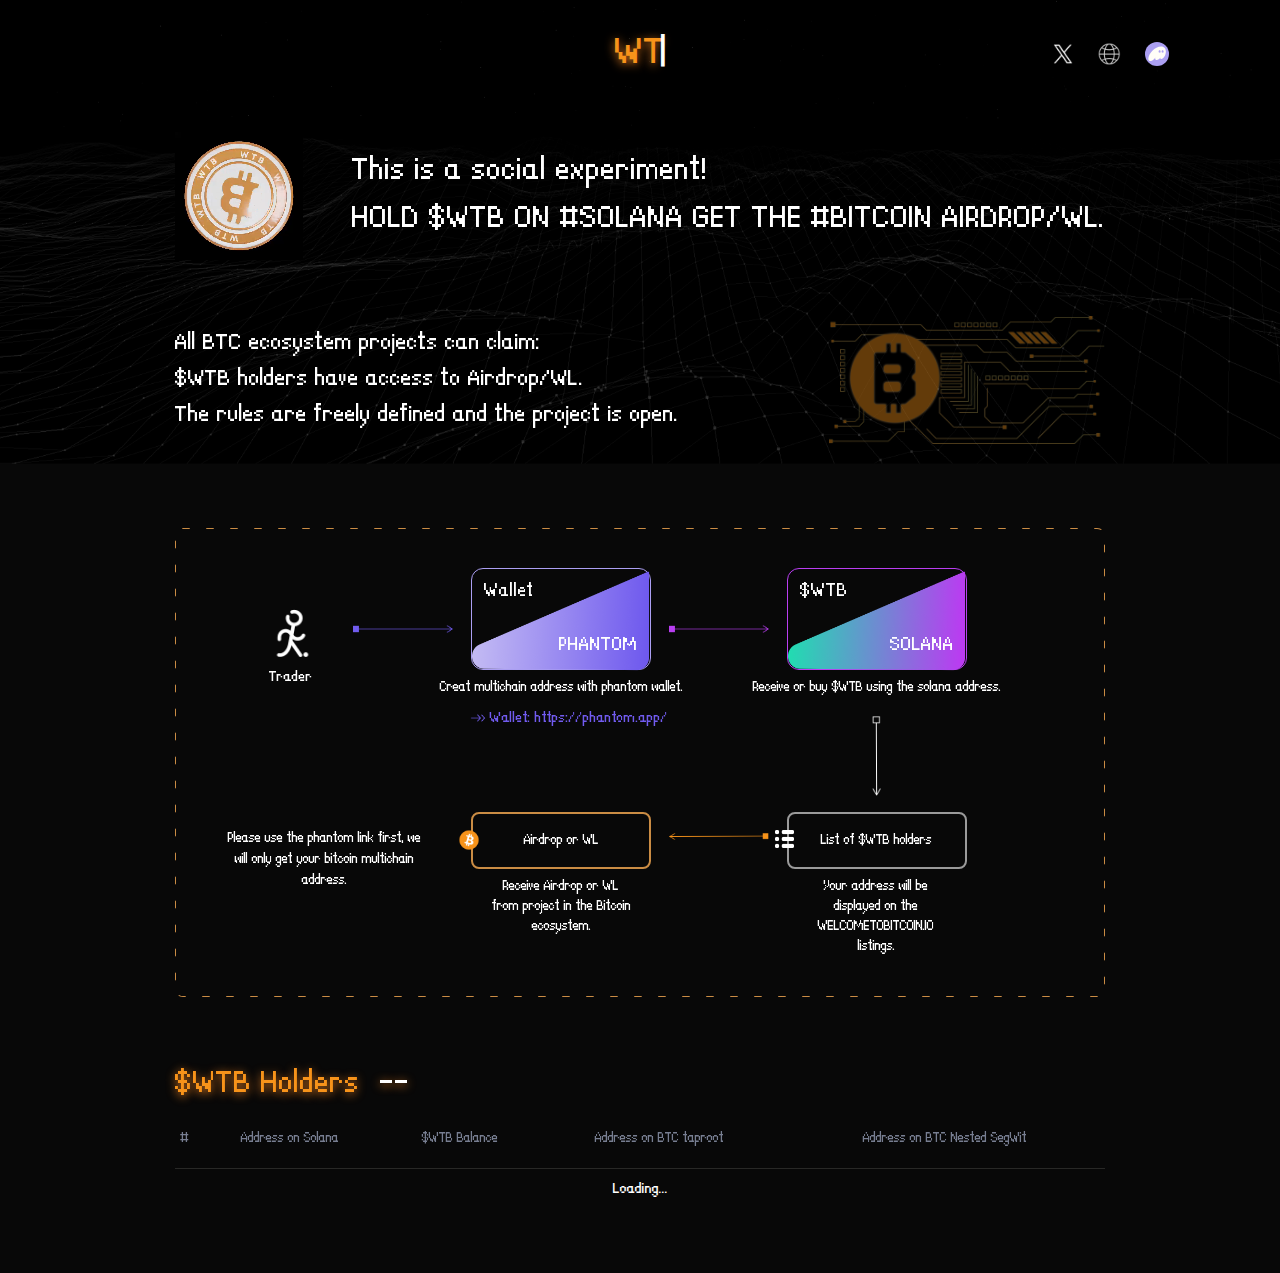
==== commit 011dc1d6: "See https://github.com/viking-runes/wtb-web/commit/9be7f70d0f080fba969e1351bec5bfa2868838b5 from ref" ====
--- a/index.html
+++ b/index.html
@@ -5,8 +5,8 @@
     <link rel="icon" type="image/svg+xml" href="/assets/img/wtb.png" />
     <meta name="viewport" content="width=device-width, initial-scale=1.0" />
     <title>WTB</title>
-    <script type="module" crossorigin src="/assets/index-BqyuPBjP.js"></script>
-    <link rel="stylesheet" crossorigin href="/assets/index-C2JeZjvP.css">
+    <script type="module" crossorigin src="/assets/index-CggEETR3.js"></script>
+    <link rel="stylesheet" crossorigin href="/assets/index-vygLbQIf.css">
   </head>
   <body>
     <div id="root"></div>
--- a/assets/index-vygLbQIf.css
+++ b/assets/index-vygLbQIf.css
@@ -0,0 +1 @@
+:root,.light,.light-theme{--gray-1: #fcfcfc;--gray-2: #f9f9f9;--gray-3: #f0f0f0;--gray-4: #e8e8e8;--gray-5: #e0e0e0;--gray-6: #d9d9d9;--gray-7: #cecece;--gray-8: #bbbbbb;--gray-9: #8d8d8d;--gray-10: #838383;--gray-11: #646464;--gray-12: #202020;--gray-a1: #00000003;--gray-a2: #00000006;--gray-a3: #0000000f;--gray-a4: #00000017;--gray-a5: #0000001f;--gray-a6: #00000026;--gray-a7: #00000031;--gray-a8: #00000044;--gray-a9: #00000072;--gray-a10: #0000007c;--gray-a11: #0000009b;--gray-a12: #000000df;--mauve-1: #fdfcfd;--mauve-2: #faf9fb;--mauve-3: #f2eff3;--mauve-4: #eae7ec;--mauve-5: #e3dfe6;--mauve-6: #dbd8e0;--mauve-7: #d0cdd7;--mauve-8: #bcbac7;--mauve-9: #8e8c99;--mauve-10: #84828e;--mauve-11: #65636d;--mauve-12: #211f26;--mauve-a1: #55005503;--mauve-a2: #2b005506;--mauve-a3: #30004010;--mauve-a4: #20003618;--mauve-a5: #20003820;--mauve-a6: #14003527;--mauve-a7: #10003332;--mauve-a8: #08003145;--mauve-a9: #05001d73;--mauve-a10: #0500197d;--mauve-a11: #0400119c;--mauve-a12: #020008e0;--slate-1: #fcfcfd;--slate-2: #f9f9fb;--slate-3: #f0f0f3;--slate-4: #e8e8ec;--slate-5: #e0e1e6;--slate-6: #d9d9e0;--slate-7: #cdced6;--slate-8: #b9bbc6;--slate-9: #8b8d98;--slate-10: #80838d;--slate-11: #60646c;--slate-12: #1c2024;--slate-a1: #00005503;--slate-a2: #00005506;--slate-a3: #0000330f;--slate-a4: #00002d17;--slate-a5: #0009321f;--slate-a6: #00002f26;--slate-a7: #00062e32;--slate-a8: #00083046;--slate-a9: #00051d74;--slate-a10: #00071b7f;--slate-a11: #0007149f;--slate-a12: #000509e3;--sage-1: #fbfdfc;--sage-2: #f7f9f8;--sage-3: #eef1f0;--sage-4: #e6e9e8;--sage-5: #dfe2e0;--sage-6: #d7dad9;--sage-7: #cbcfcd;--sage-8: #b8bcba;--sage-9: #868e8b;--sage-10: #7c8481;--sage-11: #5f6563;--sage-12: #1a211e;--sage-a1: #00804004;--sage-a2: #00402008;--sage-a3: #002d1e11;--sage-a4: #001f1519;--sage-a5: #00180820;--sage-a6: #00140d28;--sage-a7: #00140a34;--sage-a8: #000f0847;--sage-a9: #00110b79;--sage-a10: #00100a83;--sage-a11: #000a07a0;--sage-a12: #000805e5;--olive-1: #fcfdfc;--olive-2: #f8faf8;--olive-3: #eff1ef;--olive-4: #e7e9e7;--olive-5: #dfe2df;--olive-6: #d7dad7;--olive-7: #cccfcc;--olive-8: #b9bcb8;--olive-9: #898e87;--olive-10: #7f847d;--olive-11: #60655f;--olive-12: #1d211c;--olive-a1: #00550003;--olive-a2: #00490007;--olive-a3: #00200010;--olive-a4: #00160018;--olive-a5: #00180020;--olive-a6: #00140028;--olive-a7: #000f0033;--olive-a8: #040f0047;--olive-a9: #050f0078;--olive-a10: #040e0082;--olive-a11: #020a00a0;--olive-a12: #010600e3;--sand-1: #fdfdfc;--sand-2: #f9f9f8;--sand-3: #f1f0ef;--sand-4: #e9e8e6;--sand-5: #e2e1de;--sand-6: #dad9d6;--sand-7: #cfceca;--sand-8: #bcbbb5;--sand-9: #8d8d86;--sand-10: #82827c;--sand-11: #63635e;--sand-12: #21201c;--sand-a1: #55550003;--sand-a2: #25250007;--sand-a3: #20100010;--sand-a4: #1f150019;--sand-a5: #1f180021;--sand-a6: #19130029;--sand-a7: #19140035;--sand-a8: #1915014a;--sand-a9: #0f0f0079;--sand-a10: #0c0c0083;--sand-a11: #080800a1;--sand-a12: #060500e3;--amber-1: #fefdfb;--amber-2: #fefbe9;--amber-3: #fff7c2;--amber-4: #ffee9c;--amber-5: #fbe577;--amber-6: #f3d673;--amber-7: #e9c162;--amber-8: #e2a336;--amber-9: #ffc53d;--amber-10: #ffba18;--amber-11: #ab6400;--amber-12: #4f3422;--amber-a1: #c0800004;--amber-a2: #f4d10016;--amber-a3: #ffde003d;--amber-a4: #ffd40063;--amber-a5: #f8cf0088;--amber-a6: #eab5008c;--amber-a7: #dc9b009d;--amber-a8: #da8a00c9;--amber-a9: #ffb300c2;--amber-a10: #ffb300e7;--amber-a11: #ab6400;--amber-a12: #341500dd;--blue-1: #fbfdff;--blue-2: #f4faff;--blue-3: #e6f4fe;--blue-4: #d5efff;--blue-5: #c2e5ff;--blue-6: #acd8fc;--blue-7: #8ec8f6;--blue-8: #5eb1ef;--blue-9: #0090ff;--blue-10: #0588f0;--blue-11: #0d74ce;--blue-12: #113264;--blue-a1: #0080ff04;--blue-a2: #008cff0b;--blue-a3: #008ff519;--blue-a4: #009eff2a;--blue-a5: #0093ff3d;--blue-a6: #0088f653;--blue-a7: #0083eb71;--blue-a8: #0084e6a1;--blue-a9: #0090ff;--blue-a10: #0086f0fa;--blue-a11: #006dcbf2;--blue-a12: #002359ee;--bronze-1: #fdfcfc;--bronze-2: #fdf7f5;--bronze-3: #f6edea;--bronze-4: #efe4df;--bronze-5: #e7d9d3;--bronze-6: #dfcdc5;--bronze-7: #d3bcb3;--bronze-8: #c2a499;--bronze-9: #a18072;--bronze-10: #957468;--bronze-11: #7d5e54;--bronze-12: #43302b;--bronze-a1: #55000003;--bronze-a2: #cc33000a;--bronze-a3: #92250015;--bronze-a4: #80280020;--bronze-a5: #7423002c;--bronze-a6: #7324003a;--bronze-a7: #6c1f004c;--bronze-a8: #671c0066;--bronze-a9: #551a008d;--bronze-a10: #4c150097;--bronze-a11: #3d0f00ab;--bronze-a12: #1d0600d4;--brown-1: #fefdfc;--brown-2: #fcf9f6;--brown-3: #f6eee7;--brown-4: #f0e4d9;--brown-5: #ebdaca;--brown-6: #e4cdb7;--brown-7: #dcbc9f;--brown-8: #cea37e;--brown-9: #ad7f58;--brown-10: #a07553;--brown-11: #815e46;--brown-12: #3e332e;--brown-a1: #aa550003;--brown-a2: #aa550009;--brown-a3: #a04b0018;--brown-a4: #9b4a0026;--brown-a5: #9f4d0035;--brown-a6: #a04e0048;--brown-a7: #a34e0060;--brown-a8: #9f4a0081;--brown-a9: #823c00a7;--brown-a10: #723300ac;--brown-a11: #522100b9;--brown-a12: #140600d1;--crimson-1: #fffcfd;--crimson-2: #fef7f9;--crimson-3: #ffe9f0;--crimson-4: #fedce7;--crimson-5: #facedd;--crimson-6: #f3bed1;--crimson-7: #eaacc3;--crimson-8: #e093b2;--crimson-9: #e93d82;--crimson-10: #df3478;--crimson-11: #cb1d63;--crimson-12: #621639;--crimson-a1: #ff005503;--crimson-a2: #e0004008;--crimson-a3: #ff005216;--crimson-a4: #f8005123;--crimson-a5: #e5004f31;--crimson-a6: #d0004b41;--crimson-a7: #bf004753;--crimson-a8: #b6004a6c;--crimson-a9: #e2005bc2;--crimson-a10: #d70056cb;--crimson-a11: #c4004fe2;--crimson-a12: #530026e9;--cyan-1: #fafdfe;--cyan-2: #f2fafb;--cyan-3: #def7f9;--cyan-4: #caf1f6;--cyan-5: #b5e9f0;--cyan-6: #9ddde7;--cyan-7: #7dcedc;--cyan-8: #3db9cf;--cyan-9: #00a2c7;--cyan-10: #0797b9;--cyan-11: #107d98;--cyan-12: #0d3c48;--cyan-a1: #0099cc05;--cyan-a2: #009db10d;--cyan-a3: #00c2d121;--cyan-a4: #00bcd435;--cyan-a5: #01b4cc4a;--cyan-a6: #00a7c162;--cyan-a7: #009fbb82;--cyan-a8: #00a3c0c2;--cyan-a9: #00a2c7;--cyan-a10: #0094b7f8;--cyan-a11: #007491ef;--cyan-a12: #00323ef2;--gold-1: #fdfdfc;--gold-2: #faf9f2;--gold-3: #f2f0e7;--gold-4: #eae6db;--gold-5: #e1dccf;--gold-6: #d8d0bf;--gold-7: #cbc0aa;--gold-8: #b9a88d;--gold-9: #978365;--gold-10: #8c7a5e;--gold-11: #71624b;--gold-12: #3b352b;--gold-a1: #55550003;--gold-a2: #9d8a000d;--gold-a3: #75600018;--gold-a4: #6b4e0024;--gold-a5: #60460030;--gold-a6: #64440040;--gold-a7: #63420055;--gold-a8: #633d0072;--gold-a9: #5332009a;--gold-a10: #492d00a1;--gold-a11: #362100b4;--gold-a12: #130c00d4;--grass-1: #fbfefb;--grass-2: #f5fbf5;--grass-3: #e9f6e9;--grass-4: #daf1db;--grass-5: #c9e8ca;--grass-6: #b2ddb5;--grass-7: #94ce9a;--grass-8: #65ba74;--grass-9: #46a758;--grass-10: #3e9b4f;--grass-11: #2a7e3b;--grass-12: #203c25;--grass-a1: #00c00004;--grass-a2: #0099000a;--grass-a3: #00970016;--grass-a4: #009f0725;--grass-a5: #00930536;--grass-a6: #008f0a4d;--grass-a7: #018b0f6b;--grass-a8: #008d199a;--grass-a9: #008619b9;--grass-a10: #007b17c1;--grass-a11: #006514d5;--grass-a12: #002006df;--green-1: #fbfefc;--green-2: #f4fbf6;--green-3: #e6f6eb;--green-4: #d6f1df;--green-5: #c4e8d1;--green-6: #adddc0;--green-7: #8eceaa;--green-8: #5bb98b;--green-9: #30a46c;--green-10: #2b9a66;--green-11: #218358;--green-12: #193b2d;--green-a1: #00c04004;--green-a2: #00a32f0b;--green-a3: #00a43319;--green-a4: #00a83829;--green-a5: #019c393b;--green-a6: #00963c52;--green-a7: #00914071;--green-a8: #00924ba4;--green-a9: #008f4acf;--green-a10: #008647d4;--green-a11: #00713fde;--green-a12: #002616e6;--indigo-1: #fdfdfe;--indigo-2: #f7f9ff;--indigo-3: #edf2fe;--indigo-4: #e1e9ff;--indigo-5: #d2deff;--indigo-6: #c1d0ff;--indigo-7: #abbdf9;--indigo-8: #8da4ef;--indigo-9: #3e63dd;--indigo-10: #3358d4;--indigo-11: #3a5bc7;--indigo-12: #1f2d5c;--indigo-a1: #00008002;--indigo-a2: #0040ff08;--indigo-a3: #0047f112;--indigo-a4: #0044ff1e;--indigo-a5: #0044ff2d;--indigo-a6: #003eff3e;--indigo-a7: #0037ed54;--indigo-a8: #0034dc72;--indigo-a9: #0031d2c1;--indigo-a10: #002ec9cc;--indigo-a11: #002bb7c5;--indigo-a12: #001046e0;--iris-1: #fdfdff;--iris-2: #f8f8ff;--iris-3: #f0f1fe;--iris-4: #e6e7ff;--iris-5: #dadcff;--iris-6: #cbcdff;--iris-7: #b8baf8;--iris-8: #9b9ef0;--iris-9: #5b5bd6;--iris-10: #5151cd;--iris-11: #5753c6;--iris-12: #272962;--iris-a1: #0000ff02;--iris-a2: #0000ff07;--iris-a3: #0011ee0f;--iris-a4: #000bff19;--iris-a5: #000eff25;--iris-a6: #000aff34;--iris-a7: #0008e647;--iris-a8: #0008d964;--iris-a9: #0000c0a4;--iris-a10: #0000b6ae;--iris-a11: #0600abac;--iris-a12: #000246d8;--jade-1: #fbfefd;--jade-2: #f4fbf7;--jade-3: #e6f7ed;--jade-4: #d6f1e3;--jade-5: #c3e9d7;--jade-6: #acdec8;--jade-7: #8bceb6;--jade-8: #56ba9f;--jade-9: #29a383;--jade-10: #26997b;--jade-11: #208368;--jade-12: #1d3b31;--jade-a1: #00c08004;--jade-a2: #00a3460b;--jade-a3: #00ae4819;--jade-a4: #00a85129;--jade-a5: #00a2553c;--jade-a6: #009a5753;--jade-a7: #00945f74;--jade-a8: #00976ea9;--jade-a9: #00916bd6;--jade-a10: #008764d9;--jade-a11: #007152df;--jade-a12: #002217e2;--lime-1: #fcfdfa;--lime-2: #f8faf3;--lime-3: #eef6d6;--lime-4: #e2f0bd;--lime-5: #d3e7a6;--lime-6: #c2da91;--lime-7: #abc978;--lime-8: #8db654;--lime-9: #bdee63;--lime-10: #b0e64c;--lime-11: #5c7c2f;--lime-12: #37401c;--lime-a1: #66990005;--lime-a2: #6b95000c;--lime-a3: #96c80029;--lime-a4: #8fc60042;--lime-a5: #81bb0059;--lime-a6: #72aa006e;--lime-a7: #61990087;--lime-a8: #559200ab;--lime-a9: #93e4009c;--lime-a10: #8fdc00b3;--lime-a11: #375f00d0;--lime-a12: #1e2900e3;--mint-1: #f9fefd;--mint-2: #f2fbf9;--mint-3: #ddf9f2;--mint-4: #c8f4e9;--mint-5: #b3ecde;--mint-6: #9ce0d0;--mint-7: #7ecfbd;--mint-8: #4cbba5;--mint-9: #86ead4;--mint-10: #7de0cb;--mint-11: #027864;--mint-12: #16433c;--mint-a1: #00d5aa06;--mint-a2: #00b18a0d;--mint-a3: #00d29e22;--mint-a4: #00cc9937;--mint-a5: #00c0914c;--mint-a6: #00b08663;--mint-a7: #00a17d81;--mint-a8: #009e7fb3;--mint-a9: #00d3a579;--mint-a10: #00c39982;--mint-a11: #007763fd;--mint-a12: #00312ae9;--orange-1: #fefcfb;--orange-2: #fff7ed;--orange-3: #ffefd6;--orange-4: #ffdfb5;--orange-5: #ffd19a;--orange-6: #ffc182;--orange-7: #f5ae73;--orange-8: #ec9455;--orange-9: #f76b15;--orange-10: #ef5f00;--orange-11: #cc4e00;--orange-12: #582d1d;--orange-a1: #c0400004;--orange-a2: #ff8e0012;--orange-a3: #ff9c0029;--orange-a4: #ff91014a;--orange-a5: #ff8b0065;--orange-a6: #ff81007d;--orange-a7: #ed6c008c;--orange-a8: #e35f00aa;--orange-a9: #f65e00ea;--orange-a10: #ef5f00;--orange-a11: #cc4e00;--orange-a12: #431200e2;--pink-1: #fffcfe;--pink-2: #fef7fb;--pink-3: #fee9f5;--pink-4: #fbdcef;--pink-5: #f6cee7;--pink-6: #efbfdd;--pink-7: #e7acd0;--pink-8: #dd93c2;--pink-9: #d6409f;--pink-10: #cf3897;--pink-11: #c2298a;--pink-12: #651249;--pink-a1: #ff00aa03;--pink-a2: #e0008008;--pink-a3: #f4008c16;--pink-a4: #e2008b23;--pink-a5: #d1008331;--pink-a6: #c0007840;--pink-a7: #b6006f53;--pink-a8: #af006f6c;--pink-a9: #c8007fbf;--pink-a10: #c2007ac7;--pink-a11: #b60074d6;--pink-a12: #59003bed;--plum-1: #fefcff;--plum-2: #fdf7fd;--plum-3: #fbebfb;--plum-4: #f7def8;--plum-5: #f2d1f3;--plum-6: #e9c2ec;--plum-7: #deade3;--plum-8: #cf91d8;--plum-9: #ab4aba;--plum-10: #a144af;--plum-11: #953ea3;--plum-12: #53195d;--plum-a1: #aa00ff03;--plum-a2: #c000c008;--plum-a3: #cc00cc14;--plum-a4: #c200c921;--plum-a5: #b700bd2e;--plum-a6: #a400b03d;--plum-a7: #9900a852;--plum-a8: #9000a56e;--plum-a9: #89009eb5;--plum-a10: #7f0092bb;--plum-a11: #730086c1;--plum-a12: #40004be6;--purple-1: #fefcfe;--purple-2: #fbf7fe;--purple-3: #f7edfe;--purple-4: #f2e2fc;--purple-5: #ead5f9;--purple-6: #e0c4f4;--purple-7: #d1afec;--purple-8: #be93e4;--purple-9: #8e4ec6;--purple-10: #8347b9;--purple-11: #8145b5;--purple-12: #402060;--purple-a1: #aa00aa03;--purple-a2: #8000e008;--purple-a3: #8e00f112;--purple-a4: #8d00e51d;--purple-a5: #8000db2a;--purple-a6: #7a01d03b;--purple-a7: #6d00c350;--purple-a8: #6600c06c;--purple-a9: #5c00adb1;--purple-a10: #53009eb8;--purple-a11: #52009aba;--purple-a12: #250049df;--red-1: #fffcfc;--red-2: #fff7f7;--red-3: #feebec;--red-4: #ffdbdc;--red-5: #ffcdce;--red-6: #fdbdbe;--red-7: #f4a9aa;--red-8: #eb8e90;--red-9: #e5484d;--red-10: #dc3e42;--red-11: #ce2c31;--red-12: #641723;--red-a1: #ff000003;--red-a2: #ff000008;--red-a3: #f3000d14;--red-a4: #ff000824;--red-a5: #ff000632;--red-a6: #f8000442;--red-a7: #df000356;--red-a8: #d2000571;--red-a9: #db0007b7;--red-a10: #d10005c1;--red-a11: #c40006d3;--red-a12: #55000de8;--ruby-1: #fffcfd;--ruby-2: #fff7f8;--ruby-3: #feeaed;--ruby-4: #ffdce1;--ruby-5: #ffced6;--ruby-6: #f8bfc8;--ruby-7: #efacb8;--ruby-8: #e592a3;--ruby-9: #e54666;--ruby-10: #dc3b5d;--ruby-11: #ca244d;--ruby-12: #64172b;--ruby-a1: #ff005503;--ruby-a2: #ff002008;--ruby-a3: #f3002515;--ruby-a4: #ff002523;--ruby-a5: #ff002a31;--ruby-a6: #e4002440;--ruby-a7: #ce002553;--ruby-a8: #c300286d;--ruby-a9: #db002cb9;--ruby-a10: #d2002cc4;--ruby-a11: #c10030db;--ruby-a12: #550016e8;--sky-1: #f9feff;--sky-2: #f1fafd;--sky-3: #e1f6fd;--sky-4: #d1f0fa;--sky-5: #bee7f5;--sky-6: #a9daed;--sky-7: #8dcae3;--sky-8: #60b3d7;--sky-9: #7ce2fe;--sky-10: #74daf8;--sky-11: #00749e;--sky-12: #1d3e56;--sky-a1: #00d5ff06;--sky-a2: #00a4db0e;--sky-a3: #00b3ee1e;--sky-a4: #00ace42e;--sky-a5: #00a1d841;--sky-a6: #0092ca56;--sky-a7: #0089c172;--sky-a8: #0085bf9f;--sky-a9: #00c7fe83;--sky-a10: #00bcf38b;--sky-a11: #00749e;--sky-a12: #002540e2;--teal-1: #fafefd;--teal-2: #f3fbf9;--teal-3: #e0f8f3;--teal-4: #ccf3ea;--teal-5: #b8eae0;--teal-6: #a1ded2;--teal-7: #83cdc1;--teal-8: #53b9ab;--teal-9: #12a594;--teal-10: #0d9b8a;--teal-11: #008573;--teal-12: #0d3d38;--teal-a1: #00cc9905;--teal-a2: #00aa800c;--teal-a3: #00c69d1f;--teal-a4: #00c39633;--teal-a5: #00b49047;--teal-a6: #00a6855e;--teal-a7: #0099807c;--teal-a8: #009783ac;--teal-a9: #009e8ced;--teal-a10: #009684f2;--teal-a11: #008573;--teal-a12: #00332df2;--tomato-1: #fffcfc;--tomato-2: #fff8f7;--tomato-3: #feebe7;--tomato-4: #ffdcd3;--tomato-5: #ffcdc2;--tomato-6: #fdbdaf;--tomato-7: #f5a898;--tomato-8: #ec8e7b;--tomato-9: #e54d2e;--tomato-10: #dd4425;--tomato-11: #d13415;--tomato-12: #5c271f;--tomato-a1: #ff000003;--tomato-a2: #ff200008;--tomato-a3: #f52b0018;--tomato-a4: #ff35002c;--tomato-a5: #ff2e003d;--tomato-a6: #f92d0050;--tomato-a7: #e7280067;--tomato-a8: #db250084;--tomato-a9: #df2600d1;--tomato-a10: #d72400da;--tomato-a11: #cd2200ea;--tomato-a12: #460900e0;--violet-1: #fdfcfe;--violet-2: #faf8ff;--violet-3: #f4f0fe;--violet-4: #ebe4ff;--violet-5: #e1d9ff;--violet-6: #d4cafe;--violet-7: #c2b5f5;--violet-8: #aa99ec;--violet-9: #6e56cf;--violet-10: #654dc4;--violet-11: #6550b9;--violet-12: #2f265f;--violet-a1: #5500aa03;--violet-a2: #4900ff07;--violet-a3: #4400ee0f;--violet-a4: #4300ff1b;--violet-a5: #3600ff26;--violet-a6: #3100fb35;--violet-a7: #2d01dd4a;--violet-a8: #2b00d066;--violet-a9: #2400b7a9;--violet-a10: #2300abb2;--violet-a11: #1f0099af;--violet-a12: #0b0043d9;--yellow-1: #fdfdf9;--yellow-2: #fefce9;--yellow-3: #fffab8;--yellow-4: #fff394;--yellow-5: #ffe770;--yellow-6: #f3d768;--yellow-7: #e4c767;--yellow-8: #d5ae39;--yellow-9: #ffe629;--yellow-10: #ffdc00;--yellow-11: #9e6c00;--yellow-12: #473b1f;--yellow-a1: #aaaa0006;--yellow-a2: #f4dd0016;--yellow-a3: #ffee0047;--yellow-a4: #ffe3016b;--yellow-a5: #ffd5008f;--yellow-a6: #ebbc0097;--yellow-a7: #d2a10098;--yellow-a8: #c99700c6;--yellow-a9: #ffe100d6;--yellow-a10: #ffdc00;--yellow-a11: #9e6c00;--yellow-a12: #2e2000e0;--gray-surface: #ffffffcc;--gray-indicator: var(--gray-9);--gray-track: var(--gray-9);--mauve-surface: #ffffffcc;--mauve-indicator: var(--mauve-9);--mauve-track: var(--mauve-9);--slate-surface: #ffffffcc;--slate-indicator: var(--slate-9);--slate-track: var(--slate-9);--sage-surface: #ffffffcc;--sage-indicator: var(--sage-9);--sage-track: var(--sage-9);--olive-surface: #ffffffcc;--olive-indicator: var(--olive-9);--olive-track: var(--olive-9);--sand-surface: #ffffffcc;--sand-indicator: var(--sand-9);--sand-track: var(--sand-9);--amber-surface: #fefae4cc;--amber-indicator: var(--amber-9);--amber-track: var(--amber-9);--blue-surface: #f1f9ffcc;--blue-indicator: var(--blue-9);--blue-track: var(--blue-9);--bronze-surface: #fdf5f3cc;--bronze-indicator: var(--bronze-9);--bronze-track: var(--bronze-9);--brown-surface: #fbf8f4cc;--brown-indicator: var(--brown-9);--brown-track: var(--brown-9);--crimson-surface: #fef5f8cc;--crimson-indicator: var(--crimson-9);--crimson-track: var(--crimson-9);--cyan-surface: #eff9facc;--cyan-indicator: var(--cyan-9);--cyan-track: var(--cyan-9);--gold-surface: #f9f8efcc;--gold-indicator: var(--gold-9);--gold-track: var(--gold-9);--grass-surface: #f3faf3cc;--grass-indicator: var(--grass-9);--grass-track: var(--grass-9);--green-surface: #f1faf4cc;--green-indicator: var(--green-9);--green-track: var(--green-9);--indigo-surface: #f5f8ffcc;--indigo-indicator: var(--indigo-9);--indigo-track: var(--indigo-9);--iris-surface: #f6f6ffcc;--iris-indicator: var(--iris-9);--iris-track: var(--iris-9);--jade-surface: #f1faf5cc;--jade-indicator: var(--jade-9);--jade-track: var(--jade-9);--lime-surface: #f6f9f0cc;--lime-indicator: var(--lime-9);--lime-track: var(--lime-9);--mint-surface: #effaf8cc;--mint-indicator: var(--mint-9);--mint-track: var(--mint-9);--orange-surface: #fff5e9cc;--orange-indicator: var(--orange-9);--orange-track: var(--orange-9);--pink-surface: #fef5facc;--pink-indicator: var(--pink-9);--pink-track: var(--pink-9);--plum-surface: #fdf5fdcc;--plum-indicator: var(--plum-9);--plum-track: var(--plum-9);--purple-surface: #faf5fecc;--purple-indicator: var(--purple-9);--purple-track: var(--purple-9);--red-surface: #fff5f5cc;--red-indicator: var(--red-9);--red-track: var(--red-9);--ruby-surface: #fff5f6cc;--ruby-indicator: var(--ruby-9);--ruby-track: var(--ruby-9);--sky-surface: #eef9fdcc;--sky-indicator: var(--sky-9);--sky-track: var(--sky-9);--teal-surface: #f0faf8cc;--teal-indicator: var(--teal-9);--teal-track: var(--teal-9);--tomato-surface: #fff6f5cc;--tomato-indicator: var(--tomato-9);--tomato-track: var(--tomato-9);--violet-surface: #f9f6ffcc;--violet-indicator: var(--violet-9);--violet-track: var(--violet-9);--yellow-surface: #fefbe4cc;--yellow-indicator: var(--yellow-10);--yellow-track: var(--yellow-10)}@supports (color: color(display-p3 1 1 1)){@media (color-gamut: p3){:root,.light,.light-theme{--gray-1: color(display-p3 .988 .988 .988);--gray-2: color(display-p3 .975 .975 .975);--gray-3: color(display-p3 .939 .939 .939);--gray-4: color(display-p3 .908 .908 .908);--gray-5: color(display-p3 .88 .88 .88);--gray-6: color(display-p3 .849 .849 .849);--gray-7: color(display-p3 .807 .807 .807);--gray-8: color(display-p3 .732 .732 .732);--gray-9: color(display-p3 .553 .553 .553);--gray-10: color(display-p3 .512 .512 .512);--gray-11: color(display-p3 .392 .392 .392);--gray-12: color(display-p3 .125 .125 .125);--gray-a1: color(display-p3 0 0 0 / .012);--gray-a2: color(display-p3 0 0 0 / .024);--gray-a3: color(display-p3 0 0 0 / .063);--gray-a4: color(display-p3 0 0 0 / .09);--gray-a5: color(display-p3 0 0 0 / .122);--gray-a6: color(display-p3 0 0 0 / .153);--gray-a7: color(display-p3 0 0 0 / .192);--gray-a8: color(display-p3 0 0 0 / .267);--gray-a9: color(display-p3 0 0 0 / .447);--gray-a10: color(display-p3 0 0 0 / .486);--gray-a11: color(display-p3 0 0 0 / .608);--gray-a12: color(display-p3 0 0 0 / .875);--mauve-1: color(display-p3 .991 .988 .992);--mauve-2: color(display-p3 .98 .976 .984);--mauve-3: color(display-p3 .946 .938 .952);--mauve-4: color(display-p3 .915 .906 .925);--mauve-5: color(display-p3 .886 .876 .901);--mauve-6: color(display-p3 .856 .846 .875);--mauve-7: color(display-p3 .814 .804 .84);--mauve-8: color(display-p3 .735 .728 .777);--mauve-9: color(display-p3 .555 .549 .596);--mauve-10: color(display-p3 .514 .508 .552);--mauve-11: color(display-p3 .395 .388 .424);--mauve-12: color(display-p3 .128 .122 .147);--mauve-a1: color(display-p3 .349 .024 .349 / .012);--mauve-a2: color(display-p3 .184 .024 .349 / .024);--mauve-a3: color(display-p3 .129 .008 .255 / .063);--mauve-a4: color(display-p3 .094 .012 .216 / .095);--mauve-a5: color(display-p3 .098 .008 .224 / .126);--mauve-a6: color(display-p3 .055 .004 .18 / .153);--mauve-a7: color(display-p3 .067 .008 .184 / .197);--mauve-a8: color(display-p3 .02 .004 .176 / .271);--mauve-a9: color(display-p3 .02 .004 .106 / .451);--mauve-a10: color(display-p3 .012 .004 .09 / .491);--mauve-a11: color(display-p3 .016 0 .059 / .612);--mauve-a12: color(display-p3 .008 0 .027 / .879);--slate-1: color(display-p3 .988 .988 .992);--slate-2: color(display-p3 .976 .976 .984);--slate-3: color(display-p3 .94 .941 .953);--slate-4: color(display-p3 .908 .909 .925);--slate-5: color(display-p3 .88 .881 .901);--slate-6: color(display-p3 .85 .852 .876);--slate-7: color(display-p3 .805 .808 .838);--slate-8: color(display-p3 .727 .733 .773);--slate-9: color(display-p3 .547 .553 .592);--slate-10: color(display-p3 .503 .512 .549);--slate-11: color(display-p3 .379 .392 .421);--slate-12: color(display-p3 .113 .125 .14);--slate-a1: color(display-p3 .024 .024 .349 / .012);--slate-a2: color(display-p3 .024 .024 .349 / .024);--slate-a3: color(display-p3 .004 .004 .204 / .059);--slate-a4: color(display-p3 .012 .012 .184 / .091);--slate-a5: color(display-p3 .004 .039 .2 / .122);--slate-a6: color(display-p3 .008 .008 .165 / .15);--slate-a7: color(display-p3 .008 .027 .184 / .197);--slate-a8: color(display-p3 .004 .031 .176 / .275);--slate-a9: color(display-p3 .004 .02 .106 / .455);--slate-a10: color(display-p3 .004 .027 .098 / .499);--slate-a11: color(display-p3 0 .02 .063 / .62);--slate-a12: color(display-p3 0 .012 .031 / .887);--sage-1: color(display-p3 .986 .992 .988);--sage-2: color(display-p3 .97 .977 .974);--sage-3: color(display-p3 .935 .944 .94);--sage-4: color(display-p3 .904 .913 .909);--sage-5: color(display-p3 .875 .885 .88);--sage-6: color(display-p3 .844 .854 .849);--sage-7: color(display-p3 .8 .811 .806);--sage-8: color(display-p3 .725 .738 .732);--sage-9: color(display-p3 .531 .556 .546);--sage-10: color(display-p3 .492 .515 .506);--sage-11: color(display-p3 .377 .395 .389);--sage-12: color(display-p3 .107 .129 .118);--sage-a1: color(display-p3 .024 .514 .267 / .016);--sage-a2: color(display-p3 .02 .267 .145 / .032);--sage-a3: color(display-p3 .008 .184 .125 / .067);--sage-a4: color(display-p3 .012 .094 .051 / .095);--sage-a5: color(display-p3 .008 .098 .035 / .126);--sage-a6: color(display-p3 .004 .078 .027 / .157);--sage-a7: color(display-p3 0 .059 .039 / .2);--sage-a8: color(display-p3 .004 .047 .031 / .275);--sage-a9: color(display-p3 .004 .059 .035 / .471);--sage-a10: color(display-p3 0 .047 .031 / .51);--sage-a11: color(display-p3 0 .031 .02 / .624);--sage-a12: color(display-p3 0 .027 .012 / .895);--olive-1: color(display-p3 .989 .992 .989);--olive-2: color(display-p3 .974 .98 .973);--olive-3: color(display-p3 .939 .945 .937);--olive-4: color(display-p3 .907 .914 .905);--olive-5: color(display-p3 .878 .885 .875);--olive-6: color(display-p3 .846 .855 .843);--olive-7: color(display-p3 .803 .812 .8);--olive-8: color(display-p3 .727 .738 .723);--olive-9: color(display-p3 .541 .556 .532);--olive-10: color(display-p3 .5 .515 .491);--olive-11: color(display-p3 .38 .395 .374);--olive-12: color(display-p3 .117 .129 .111);--olive-a1: color(display-p3 .024 .349 .024 / .012);--olive-a2: color(display-p3 .024 .302 .024 / .028);--olive-a3: color(display-p3 .008 .129 .008 / .063);--olive-a4: color(display-p3 .012 .094 .012 / .095);--olive-a5: color(display-p3 .035 .098 .008 / .126);--olive-a6: color(display-p3 .027 .078 .004 / .157);--olive-a7: color(display-p3 .02 .059 0 / .2);--olive-a8: color(display-p3 .02 .059 .004 / .279);--olive-a9: color(display-p3 .02 .051 .004 / .467);--olive-a10: color(display-p3 .024 .047 0 / .51);--olive-a11: color(display-p3 .012 .039 0 / .628);--olive-a12: color(display-p3 .008 .024 0 / .891);--sand-1: color(display-p3 .992 .992 .989);--sand-2: color(display-p3 .977 .977 .973);--sand-3: color(display-p3 .943 .942 .936);--sand-4: color(display-p3 .913 .912 .903);--sand-5: color(display-p3 .885 .883 .873);--sand-6: color(display-p3 .854 .852 .839);--sand-7: color(display-p3 .813 .81 .794);--sand-8: color(display-p3 .738 .734 .713);--sand-9: color(display-p3 .553 .553 .528);--sand-10: color(display-p3 .511 .511 .488);--sand-11: color(display-p3 .388 .388 .37);--sand-12: color(display-p3 .129 .126 .111);--sand-a1: color(display-p3 .349 .349 .024 / .012);--sand-a2: color(display-p3 .161 .161 .024 / .028);--sand-a3: color(display-p3 .067 .067 .008 / .063);--sand-a4: color(display-p3 .129 .129 .012 / .099);--sand-a5: color(display-p3 .098 .067 .008 / .126);--sand-a6: color(display-p3 .102 .075 .004 / .161);--sand-a7: color(display-p3 .098 .098 .004 / .208);--sand-a8: color(display-p3 .086 .075 .004 / .287);--sand-a9: color(display-p3 .051 .051 .004 / .471);--sand-a10: color(display-p3 .047 .047 0 / .514);--sand-a11: color(display-p3 .031 .031 0 / .632);--sand-a12: color(display-p3 .024 .02 0 / .891);--amber-1: color(display-p3 .995 .992 .985);--amber-2: color(display-p3 .994 .986 .921);--amber-3: color(display-p3 .994 .969 .782);--amber-4: color(display-p3 .989 .937 .65);--amber-5: color(display-p3 .97 .902 .527);--amber-6: color(display-p3 .936 .844 .506);--amber-7: color(display-p3 .89 .762 .443);--amber-8: color(display-p3 .85 .65 .3);--amber-9: color(display-p3 1 .77 .26);--amber-10: color(display-p3 .959 .741 .274);--amber-11: color(display-p3 .64 .4 0);--amber-12: color(display-p3 .294 .208 .145);--amber-a1: color(display-p3 .757 .514 .024 / .016);--amber-a2: color(display-p3 .902 .804 .008 / .079);--amber-a3: color(display-p3 .965 .859 .004 / .22);--amber-a4: color(display-p3 .969 .82 .004 / .35);--amber-a5: color(display-p3 .933 .796 .004 / .475);--amber-a6: color(display-p3 .875 .682 .004 / .495);--amber-a7: color(display-p3 .804 .573 0 / .557);--amber-a8: color(display-p3 .788 .502 0 / .699);--amber-a9: color(display-p3 1 .686 0 / .742);--amber-a10: color(display-p3 .945 .643 0 / .726);--amber-a11: color(display-p3 .64 .4 0);--amber-a12: color(display-p3 .294 .208 .145);--blue-1: color(display-p3 .986 .992 .999);--blue-2: color(display-p3 .96 .979 .998);--blue-3: color(display-p3 .912 .956 .991);--blue-4: color(display-p3 .853 .932 1);--blue-5: color(display-p3 .788 .894 .998);--blue-6: color(display-p3 .709 .843 .976);--blue-7: color(display-p3 .606 .777 .947);--blue-8: color(display-p3 .451 .688 .917);--blue-9: color(display-p3 .247 .556 .969);--blue-10: color(display-p3 .234 .523 .912);--blue-11: color(display-p3 .15 .44 .84);--blue-12: color(display-p3 .102 .193 .379);--blue-a1: color(display-p3 .024 .514 1 / .016);--blue-a2: color(display-p3 .024 .514 .906 / .04);--blue-a3: color(display-p3 .012 .506 .914 / .087);--blue-a4: color(display-p3 .008 .545 1 / .146);--blue-a5: color(display-p3 .004 .502 .984 / .212);--blue-a6: color(display-p3 .004 .463 .922 / .291);--blue-a7: color(display-p3 .004 .431 .863 / .393);--blue-a8: color(display-p3 0 .427 .851 / .55);--blue-a9: color(display-p3 0 .412 .961 / .753);--blue-a10: color(display-p3 0 .376 .886 / .765);--blue-a11: color(display-p3 .15 .44 .84);--blue-a12: color(display-p3 .102 .193 .379);--bronze-1: color(display-p3 .991 .988 .988);--bronze-2: color(display-p3 .989 .97 .961);--bronze-3: color(display-p3 .958 .932 .919);--bronze-4: color(display-p3 .929 .894 .877);--bronze-5: color(display-p3 .898 .853 .832);--bronze-6: color(display-p3 .861 .805 .778);--bronze-7: color(display-p3 .812 .739 .706);--bronze-8: color(display-p3 .741 .647 .606);--bronze-9: color(display-p3 .611 .507 .455);--bronze-10: color(display-p3 .563 .461 .414);--bronze-11: color(display-p3 .471 .373 .336);--bronze-12: color(display-p3 .251 .191 .172);--bronze-a1: color(display-p3 .349 .024 .024 / .012);--bronze-a2: color(display-p3 .71 .22 .024 / .04);--bronze-a3: color(display-p3 .482 .2 .008 / .083);--bronze-a4: color(display-p3 .424 .133 .004 / .122);--bronze-a5: color(display-p3 .4 .145 .004 / .169);--bronze-a6: color(display-p3 .388 .125 .004 / .224);--bronze-a7: color(display-p3 .365 .11 .004 / .295);--bronze-a8: color(display-p3 .341 .102 .004 / .393);--bronze-a9: color(display-p3 .29 .094 0 / .546);--bronze-a10: color(display-p3 .255 .082 0 / .585);--bronze-a11: color(display-p3 .471 .373 .336);--bronze-a12: color(display-p3 .251 .191 .172);--brown-1: color(display-p3 .995 .992 .989);--brown-2: color(display-p3 .987 .976 .964);--brown-3: color(display-p3 .959 .936 .909);--brown-4: color(display-p3 .934 .897 .855);--brown-5: color(display-p3 .909 .856 .798);--brown-6: color(display-p3 .88 .808 .73);--brown-7: color(display-p3 .841 .742 .639);--brown-8: color(display-p3 .782 .647 .514);--brown-9: color(display-p3 .651 .505 .368);--brown-10: color(display-p3 .601 .465 .344);--brown-11: color(display-p3 .485 .374 .288);--brown-12: color(display-p3 .236 .202 .183);--brown-a1: color(display-p3 .675 .349 .024 / .012);--brown-a2: color(display-p3 .675 .349 .024 / .036);--brown-a3: color(display-p3 .573 .314 .012 / .091);--brown-a4: color(display-p3 .545 .302 .008 / .146);--brown-a5: color(display-p3 .561 .29 .004 / .204);--brown-a6: color(display-p3 .553 .294 .004 / .271);--brown-a7: color(display-p3 .557 .286 .004 / .361);--brown-a8: color(display-p3 .549 .275 .004 / .487);--brown-a9: color(display-p3 .447 .22 0 / .632);--brown-a10: color(display-p3 .388 .188 0 / .655);--brown-a11: color(display-p3 .485 .374 .288);--brown-a12: color(display-p3 .236 .202 .183);--crimson-1: color(display-p3 .998 .989 .992);--crimson-2: color(display-p3 .991 .969 .976);--crimson-3: color(display-p3 .987 .917 .941);--crimson-4: color(display-p3 .975 .866 .904);--crimson-5: color(display-p3 .953 .813 .864);--crimson-6: color(display-p3 .921 .755 .817);--crimson-7: color(display-p3 .88 .683 .761);--crimson-8: color(display-p3 .834 .592 .694);--crimson-9: color(display-p3 .843 .298 .507);--crimson-10: color(display-p3 .807 .266 .468);--crimson-11: color(display-p3 .731 .195 .388);--crimson-12: color(display-p3 .352 .111 .221);--crimson-a1: color(display-p3 .675 .024 .349 / .012);--crimson-a2: color(display-p3 .757 .02 .267 / .032);--crimson-a3: color(display-p3 .859 .008 .294 / .083);--crimson-a4: color(display-p3 .827 .008 .298 / .134);--crimson-a5: color(display-p3 .753 .008 .275 / .189);--crimson-a6: color(display-p3 .682 .004 .247 / .244);--crimson-a7: color(display-p3 .62 .004 .251 / .318);--crimson-a8: color(display-p3 .6 .004 .251 / .408);--crimson-a9: color(display-p3 .776 0 .298 / .702);--crimson-a10: color(display-p3 .737 0 .275 / .734);--crimson-a11: color(display-p3 .731 .195 .388);--crimson-a12: color(display-p3 .352 .111 .221);--cyan-1: color(display-p3 .982 .992 .996);--cyan-2: color(display-p3 .955 .981 .984);--cyan-3: color(display-p3 .888 .965 .975);--cyan-4: color(display-p3 .821 .941 .959);--cyan-5: color(display-p3 .751 .907 .935);--cyan-6: color(display-p3 .671 .862 .9);--cyan-7: color(display-p3 .564 .8 .854);--cyan-8: color(display-p3 .388 .715 .798);--cyan-9: color(display-p3 .282 .627 .765);--cyan-10: color(display-p3 .264 .583 .71);--cyan-11: color(display-p3 .08 .48 .63);--cyan-12: color(display-p3 .108 .232 .277);--cyan-a1: color(display-p3 .02 .608 .804 / .02);--cyan-a2: color(display-p3 .02 .557 .647 / .044);--cyan-a3: color(display-p3 .004 .694 .796 / .114);--cyan-a4: color(display-p3 .004 .678 .784 / .181);--cyan-a5: color(display-p3 .004 .624 .733 / .248);--cyan-a6: color(display-p3 .004 .584 .706 / .33);--cyan-a7: color(display-p3 .004 .541 .667 / .436);--cyan-a8: color(display-p3 0 .533 .667 / .612);--cyan-a9: color(display-p3 0 .482 .675 / .718);--cyan-a10: color(display-p3 0 .435 .608 / .738);--cyan-a11: color(display-p3 .08 .48 .63);--cyan-a12: color(display-p3 .108 .232 .277);--gold-1: color(display-p3 .992 .992 .989);--gold-2: color(display-p3 .98 .976 .953);--gold-3: color(display-p3 .947 .94 .909);--gold-4: color(display-p3 .914 .904 .865);--gold-5: color(display-p3 .88 .865 .816);--gold-6: color(display-p3 .84 .818 .756);--gold-7: color(display-p3 .788 .753 .677);--gold-8: color(display-p3 .715 .66 .565);--gold-9: color(display-p3 .579 .517 .41);--gold-10: color(display-p3 .538 .479 .38);--gold-11: color(display-p3 .433 .386 .305);--gold-12: color(display-p3 .227 .209 .173);--gold-a1: color(display-p3 .349 .349 .024 / .012);--gold-a2: color(display-p3 .592 .514 .024 / .048);--gold-a3: color(display-p3 .4 .357 .012 / .091);--gold-a4: color(display-p3 .357 .298 .008 / .134);--gold-a5: color(display-p3 .345 .282 .004 / .185);--gold-a6: color(display-p3 .341 .263 .004 / .244);--gold-a7: color(display-p3 .345 .235 .004 / .322);--gold-a8: color(display-p3 .345 .22 .004 / .436);--gold-a9: color(display-p3 .286 .18 0 / .589);--gold-a10: color(display-p3 .255 .161 0 / .62);--gold-a11: color(display-p3 .433 .386 .305);--gold-a12: color(display-p3 .227 .209 .173);--grass-1: color(display-p3 .986 .996 .985);--grass-2: color(display-p3 .966 .983 .964);--grass-3: color(display-p3 .923 .965 .917);--grass-4: color(display-p3 .872 .94 .865);--grass-5: color(display-p3 .811 .908 .802);--grass-6: color(display-p3 .733 .864 .724);--grass-7: color(display-p3 .628 .803 .622);--grass-8: color(display-p3 .477 .72 .482);--grass-9: color(display-p3 .38 .647 .378);--grass-10: color(display-p3 .344 .598 .342);--grass-11: color(display-p3 .263 .488 .261);--grass-12: color(display-p3 .151 .233 .153);--grass-a1: color(display-p3 .024 .757 .024 / .016);--grass-a2: color(display-p3 .024 .565 .024 / .036);--grass-a3: color(display-p3 .059 .576 .008 / .083);--grass-a4: color(display-p3 .035 .565 .008 / .134);--grass-a5: color(display-p3 .047 .545 .008 / .197);--grass-a6: color(display-p3 .031 .502 .004 / .275);--grass-a7: color(display-p3 .012 .482 .004 / .377);--grass-a8: color(display-p3 0 .467 .008 / .522);--grass-a9: color(display-p3 .008 .435 0 / .624);--grass-a10: color(display-p3 .008 .388 0 / .659);--grass-a11: color(display-p3 .263 .488 .261);--grass-a12: color(display-p3 .151 .233 .153);--green-1: color(display-p3 .986 .996 .989);--green-2: color(display-p3 .963 .983 .967);--green-3: color(display-p3 .913 .964 .925);--green-4: color(display-p3 .859 .94 .879);--green-5: color(display-p3 .796 .907 .826);--green-6: color(display-p3 .718 .863 .761);--green-7: color(display-p3 .61 .801 .675);--green-8: color(display-p3 .451 .715 .559);--green-9: color(display-p3 .332 .634 .442);--green-10: color(display-p3 .308 .595 .417);--green-11: color(display-p3 .19 .5 .32);--green-12: color(display-p3 .132 .228 .18);--green-a1: color(display-p3 .024 .757 .267 / .016);--green-a2: color(display-p3 .024 .565 .129 / .036);--green-a3: color(display-p3 .012 .596 .145 / .087);--green-a4: color(display-p3 .008 .588 .145 / .142);--green-a5: color(display-p3 .004 .541 .157 / .204);--green-a6: color(display-p3 .004 .518 .157 / .283);--green-a7: color(display-p3 .004 .486 .165 / .389);--green-a8: color(display-p3 0 .478 .2 / .55);--green-a9: color(display-p3 0 .455 .165 / .667);--green-a10: color(display-p3 0 .416 .153 / .691);--green-a11: color(display-p3 .19 .5 .32);--green-a12: color(display-p3 .132 .228 .18);--indigo-1: color(display-p3 .992 .992 .996);--indigo-2: color(display-p3 .971 .977 .998);--indigo-3: color(display-p3 .933 .948 .992);--indigo-4: color(display-p3 .885 .914 1);--indigo-5: color(display-p3 .831 .87 1);--indigo-6: color(display-p3 .767 .814 .995);--indigo-7: color(display-p3 .685 .74 .957);--indigo-8: color(display-p3 .569 .639 .916);--indigo-9: color(display-p3 .276 .384 .837);--indigo-10: color(display-p3 .234 .343 .801);--indigo-11: color(display-p3 .256 .354 .755);--indigo-12: color(display-p3 .133 .175 .348);--indigo-a1: color(display-p3 .02 .02 .51 / .008);--indigo-a2: color(display-p3 .024 .161 .863 / .028);--indigo-a3: color(display-p3 .008 .239 .886 / .067);--indigo-a4: color(display-p3 .004 .247 1 / .114);--indigo-a5: color(display-p3 .004 .235 1 / .169);--indigo-a6: color(display-p3 .004 .208 .984 / .232);--indigo-a7: color(display-p3 .004 .176 .863 / .314);--indigo-a8: color(display-p3 .004 .165 .812 / .432);--indigo-a9: color(display-p3 0 .153 .773 / .726);--indigo-a10: color(display-p3 0 .137 .737 / .765);--indigo-a11: color(display-p3 .256 .354 .755);--indigo-a12: color(display-p3 .133 .175 .348);--iris-1: color(display-p3 .992 .992 .999);--iris-2: color(display-p3 .972 .973 .998);--iris-3: color(display-p3 .943 .945 .992);--iris-4: color(display-p3 .902 .906 1);--iris-5: color(display-p3 .857 .861 1);--iris-6: color(display-p3 .799 .805 .987);--iris-7: color(display-p3 .721 .727 .955);--iris-8: color(display-p3 .61 .619 .918);--iris-9: color(display-p3 .357 .357 .81);--iris-10: color(display-p3 .318 .318 .774);--iris-11: color(display-p3 .337 .326 .748);--iris-12: color(display-p3 .154 .161 .371);--iris-a1: color(display-p3 .02 .02 1 / .008);--iris-a2: color(display-p3 .024 .024 .863 / .028);--iris-a3: color(display-p3 .004 .071 .871 / .059);--iris-a4: color(display-p3 .012 .051 1 / .099);--iris-a5: color(display-p3 .008 .035 1 / .142);--iris-a6: color(display-p3 0 .02 .941 / .2);--iris-a7: color(display-p3 .004 .02 .847 / .279);--iris-a8: color(display-p3 .004 .024 .788 / .389);--iris-a9: color(display-p3 0 0 .706 / .644);--iris-a10: color(display-p3 0 0 .667 / .683);--iris-a11: color(display-p3 .337 .326 .748);--iris-a12: color(display-p3 .154 .161 .371);--jade-1: color(display-p3 .986 .996 .992);--jade-2: color(display-p3 .962 .983 .969);--jade-3: color(display-p3 .912 .965 .932);--jade-4: color(display-p3 .858 .941 .893);--jade-5: color(display-p3 .795 .909 .847);--jade-6: color(display-p3 .715 .864 .791);--jade-7: color(display-p3 .603 .802 .718);--jade-8: color(display-p3 .44 .72 .629);--jade-9: color(display-p3 .319 .63 .521);--jade-10: color(display-p3 .299 .592 .488);--jade-11: color(display-p3 .15 .5 .37);--jade-12: color(display-p3 .142 .229 .194);--jade-a1: color(display-p3 .024 .757 .514 / .016);--jade-a2: color(display-p3 .024 .612 .22 / .04);--jade-a3: color(display-p3 .012 .596 .235 / .087);--jade-a4: color(display-p3 .008 .588 .255 / .142);--jade-a5: color(display-p3 .004 .561 .251 / .204);--jade-a6: color(display-p3 .004 .525 .278 / .287);--jade-a7: color(display-p3 .004 .506 .29 / .397);--jade-a8: color(display-p3 0 .506 .337 / .561);--jade-a9: color(display-p3 0 .459 .298 / .683);--jade-a10: color(display-p3 0 .42 .271 / .702);--jade-a11: color(display-p3 .15 .5 .37);--jade-a12: color(display-p3 .142 .229 .194);--lime-1: color(display-p3 .989 .992 .981);--lime-2: color(display-p3 .975 .98 .954);--lime-3: color(display-p3 .939 .965 .851);--lime-4: color(display-p3 .896 .94 .76);--lime-5: color(display-p3 .843 .903 .678);--lime-6: color(display-p3 .778 .852 .599);--lime-7: color(display-p3 .694 .784 .508);--lime-8: color(display-p3 .585 .707 .378);--lime-9: color(display-p3 .78 .928 .466);--lime-10: color(display-p3 .734 .896 .397);--lime-11: color(display-p3 .386 .482 .227);--lime-12: color(display-p3 .222 .25 .128);--lime-a1: color(display-p3 .412 .608 .02 / .02);--lime-a2: color(display-p3 .514 .592 .024 / .048);--lime-a3: color(display-p3 .584 .765 .008 / .15);--lime-a4: color(display-p3 .561 .757 .004 / .24);--lime-a5: color(display-p3 .514 .698 .004 / .322);--lime-a6: color(display-p3 .443 .627 0 / .4);--lime-a7: color(display-p3 .376 .561 .004 / .491);--lime-a8: color(display-p3 .333 .529 0 / .624);--lime-a9: color(display-p3 .588 .867 0 / .534);--lime-a10: color(display-p3 .561 .827 0 / .604);--lime-a11: color(display-p3 .386 .482 .227);--lime-a12: color(display-p3 .222 .25 .128);--mint-1: color(display-p3 .98 .995 .992);--mint-2: color(display-p3 .957 .985 .977);--mint-3: color(display-p3 .888 .972 .95);--mint-4: color(display-p3 .819 .951 .916);--mint-5: color(display-p3 .747 .918 .873);--mint-6: color(display-p3 .668 .87 .818);--mint-7: color(display-p3 .567 .805 .744);--mint-8: color(display-p3 .42 .724 .649);--mint-9: color(display-p3 .62 .908 .834);--mint-10: color(display-p3 .585 .871 .797);--mint-11: color(display-p3 .203 .463 .397);--mint-12: color(display-p3 .136 .259 .236);--mint-a1: color(display-p3 .02 .804 .608 / .02);--mint-a2: color(display-p3 .02 .647 .467 / .044);--mint-a3: color(display-p3 .004 .761 .553 / .114);--mint-a4: color(display-p3 .004 .741 .545 / .181);--mint-a5: color(display-p3 .004 .678 .51 / .255);--mint-a6: color(display-p3 .004 .616 .463 / .334);--mint-a7: color(display-p3 .004 .549 .412 / .432);--mint-a8: color(display-p3 0 .529 .392 / .581);--mint-a9: color(display-p3 .004 .765 .569 / .381);--mint-a10: color(display-p3 .004 .69 .51 / .416);--mint-a11: color(display-p3 .203 .463 .397);--mint-a12: color(display-p3 .136 .259 .236);--orange-1: color(display-p3 .995 .988 .985);--orange-2: color(display-p3 .994 .968 .934);--orange-3: color(display-p3 .989 .938 .85);--orange-4: color(display-p3 1 .874 .687);--orange-5: color(display-p3 1 .821 .583);--orange-6: color(display-p3 .975 .767 .545);--orange-7: color(display-p3 .919 .693 .486);--orange-8: color(display-p3 .877 .597 .379);--orange-9: color(display-p3 .9 .45 .2);--orange-10: color(display-p3 .87 .409 .164);--orange-11: color(display-p3 .76 .34 0);--orange-12: color(display-p3 .323 .185 .127);--orange-a1: color(display-p3 .757 .267 .024 / .016);--orange-a2: color(display-p3 .886 .533 .008 / .067);--orange-a3: color(display-p3 .922 .584 .008 / .15);--orange-a4: color(display-p3 1 .604 .004 / .314);--orange-a5: color(display-p3 1 .569 .004 / .416);--orange-a6: color(display-p3 .949 .494 .004 / .455);--orange-a7: color(display-p3 .839 .408 0 / .514);--orange-a8: color(display-p3 .804 .349 0 / .62);--orange-a9: color(display-p3 .878 .314 0 / .8);--orange-a10: color(display-p3 .843 .29 0 / .836);--orange-a11: color(display-p3 .76 .34 0);--orange-a12: color(display-p3 .323 .185 .127);--pink-1: color(display-p3 .998 .989 .996);--pink-2: color(display-p3 .992 .97 .985);--pink-3: color(display-p3 .981 .917 .96);--pink-4: color(display-p3 .963 .867 .932);--pink-5: color(display-p3 .939 .815 .899);--pink-6: color(display-p3 .907 .756 .859);--pink-7: color(display-p3 .869 .683 .81);--pink-8: color(display-p3 .825 .59 .751);--pink-9: color(display-p3 .775 .297 .61);--pink-10: color(display-p3 .748 .27 .581);--pink-11: color(display-p3 .698 .219 .528);--pink-12: color(display-p3 .363 .101 .279);--pink-a1: color(display-p3 .675 .024 .675 / .012);--pink-a2: color(display-p3 .757 .02 .51 / .032);--pink-a3: color(display-p3 .765 .008 .529 / .083);--pink-a4: color(display-p3 .737 .008 .506 / .134);--pink-a5: color(display-p3 .663 .004 .451 / .185);--pink-a6: color(display-p3 .616 .004 .424 / .244);--pink-a7: color(display-p3 .596 .004 .412 / .318);--pink-a8: color(display-p3 .573 .004 .404 / .412);--pink-a9: color(display-p3 .682 0 .447 / .702);--pink-a10: color(display-p3 .655 0 .424 / .73);--pink-a11: color(display-p3 .698 .219 .528);--pink-a12: color(display-p3 .363 .101 .279);--plum-1: color(display-p3 .995 .988 .999);--plum-2: color(display-p3 .988 .971 .99);--plum-3: color(display-p3 .973 .923 .98);--plum-4: color(display-p3 .953 .875 .966);--plum-5: color(display-p3 .926 .825 .945);--plum-6: color(display-p3 .89 .765 .916);--plum-7: color(display-p3 .84 .686 .877);--plum-8: color(display-p3 .775 .58 .832);--plum-9: color(display-p3 .624 .313 .708);--plum-10: color(display-p3 .587 .29 .667);--plum-11: color(display-p3 .543 .263 .619);--plum-12: color(display-p3 .299 .114 .352);--plum-a1: color(display-p3 .675 .024 1 / .012);--plum-a2: color(display-p3 .58 .024 .58 / .028);--plum-a3: color(display-p3 .655 .008 .753 / .079);--plum-a4: color(display-p3 .627 .008 .722 / .126);--plum-a5: color(display-p3 .58 .004 .69 / .177);--plum-a6: color(display-p3 .537 .004 .655 / .236);--plum-a7: color(display-p3 .49 .004 .616 / .314);--plum-a8: color(display-p3 .471 .004 .6 / .42);--plum-a9: color(display-p3 .451 0 .576 / .687);--plum-a10: color(display-p3 .42 0 .529 / .71);--plum-a11: color(display-p3 .543 .263 .619);--plum-a12: color(display-p3 .299 .114 .352);--purple-1: color(display-p3 .995 .988 .996);--purple-2: color(display-p3 .983 .971 .993);--purple-3: color(display-p3 .963 .931 .989);--purple-4: color(display-p3 .937 .888 .981);--purple-5: color(display-p3 .904 .837 .966);--purple-6: color(display-p3 .86 .774 .942);--purple-7: color(display-p3 .799 .69 .91);--purple-8: color(display-p3 .719 .583 .874);--purple-9: color(display-p3 .523 .318 .751);--purple-10: color(display-p3 .483 .289 .7);--purple-11: color(display-p3 .473 .281 .687);--purple-12: color(display-p3 .234 .132 .363);--purple-a1: color(display-p3 .675 .024 .675 / .012);--purple-a2: color(display-p3 .443 .024 .722 / .028);--purple-a3: color(display-p3 .506 .008 .835 / .071);--purple-a4: color(display-p3 .451 .004 .831 / .114);--purple-a5: color(display-p3 .431 .004 .788 / .165);--purple-a6: color(display-p3 .384 .004 .745 / .228);--purple-a7: color(display-p3 .357 .004 .71 / .31);--purple-a8: color(display-p3 .322 .004 .702 / .416);--purple-a9: color(display-p3 .298 0 .639 / .683);--purple-a10: color(display-p3 .271 0 .58 / .71);--purple-a11: color(display-p3 .473 .281 .687);--purple-a12: color(display-p3 .234 .132 .363);--red-1: color(display-p3 .998 .989 .988);--red-2: color(display-p3 .995 .971 .971);--red-3: color(display-p3 .985 .925 .925);--red-4: color(display-p3 .999 .866 .866);--red-5: color(display-p3 .984 .812 .811);--red-6: color(display-p3 .955 .751 .749);--red-7: color(display-p3 .915 .675 .672);--red-8: color(display-p3 .872 .575 .572);--red-9: color(display-p3 .83 .329 .324);--red-10: color(display-p3 .798 .294 .285);--red-11: color(display-p3 .744 .234 .222);--red-12: color(display-p3 .36 .115 .143);--red-a1: color(display-p3 .675 .024 .024 / .012);--red-a2: color(display-p3 .863 .024 .024 / .028);--red-a3: color(display-p3 .792 .008 .008 / .075);--red-a4: color(display-p3 1 .008 .008 / .134);--red-a5: color(display-p3 .918 .008 .008 / .189);--red-a6: color(display-p3 .831 .02 .004 / .251);--red-a7: color(display-p3 .741 .016 .004 / .33);--red-a8: color(display-p3 .698 .012 .004 / .428);--red-a9: color(display-p3 .749 .008 0 / .675);--red-a10: color(display-p3 .714 .012 0 / .714);--red-a11: color(display-p3 .744 .234 .222);--red-a12: color(display-p3 .36 .115 .143);--ruby-1: color(display-p3 .998 .989 .992);--ruby-2: color(display-p3 .995 .971 .974);--ruby-3: color(display-p3 .983 .92 .928);--ruby-4: color(display-p3 .987 .869 .885);--ruby-5: color(display-p3 .968 .817 .839);--ruby-6: color(display-p3 .937 .758 .786);--ruby-7: color(display-p3 .897 .685 .721);--ruby-8: color(display-p3 .851 .588 .639);--ruby-9: color(display-p3 .83 .323 .408);--ruby-10: color(display-p3 .795 .286 .375);--ruby-11: color(display-p3 .728 .211 .311);--ruby-12: color(display-p3 .36 .115 .171);--ruby-a1: color(display-p3 .675 .024 .349 / .012);--ruby-a2: color(display-p3 .863 .024 .024 / .028);--ruby-a3: color(display-p3 .804 .008 .11 / .079);--ruby-a4: color(display-p3 .91 .008 .125 / .13);--ruby-a5: color(display-p3 .831 .004 .133 / .185);--ruby-a6: color(display-p3 .745 .004 .118 / .244);--ruby-a7: color(display-p3 .678 .004 .114 / .314);--ruby-a8: color(display-p3 .639 .004 .125 / .412);--ruby-a9: color(display-p3 .753 0 .129 / .679);--ruby-a10: color(display-p3 .714 0 .125 / .714);--ruby-a11: color(display-p3 .728 .211 .311);--ruby-a12: color(display-p3 .36 .115 .171);--sky-1: color(display-p3 .98 .995 .999);--sky-2: color(display-p3 .953 .98 .99);--sky-3: color(display-p3 .899 .963 .989);--sky-4: color(display-p3 .842 .937 .977);--sky-5: color(display-p3 .777 .9 .954);--sky-6: color(display-p3 .701 .851 .921);--sky-7: color(display-p3 .604 .785 .879);--sky-8: color(display-p3 .457 .696 .829);--sky-9: color(display-p3 .585 .877 .983);--sky-10: color(display-p3 .555 .845 .959);--sky-11: color(display-p3 .193 .448 .605);--sky-12: color(display-p3 .145 .241 .329);--sky-a1: color(display-p3 .02 .804 1 / .02);--sky-a2: color(display-p3 .024 .592 .757 / .048);--sky-a3: color(display-p3 .004 .655 .886 / .102);--sky-a4: color(display-p3 .004 .604 .851 / .157);--sky-a5: color(display-p3 .004 .565 .792 / .224);--sky-a6: color(display-p3 .004 .502 .737 / .299);--sky-a7: color(display-p3 .004 .459 .694 / .397);--sky-a8: color(display-p3 0 .435 .682 / .542);--sky-a9: color(display-p3 .004 .71 .965 / .416);--sky-a10: color(display-p3 .004 .647 .914 / .444);--sky-a11: color(display-p3 .193 .448 .605);--sky-a12: color(display-p3 .145 .241 .329);--teal-1: color(display-p3 .983 .996 .992);--teal-2: color(display-p3 .958 .983 .976);--teal-3: color(display-p3 .895 .971 .952);--teal-4: color(display-p3 .831 .949 .92);--teal-5: color(display-p3 .761 .914 .878);--teal-6: color(display-p3 .682 .864 .825);--teal-7: color(display-p3 .581 .798 .756);--teal-8: color(display-p3 .433 .716 .671);--teal-9: color(display-p3 .297 .637 .581);--teal-10: color(display-p3 .275 .599 .542);--teal-11: color(display-p3 .08 .5 .43);--teal-12: color(display-p3 .11 .235 .219);--teal-a1: color(display-p3 .024 .757 .514 / .016);--teal-a2: color(display-p3 .02 .647 .467 / .044);--teal-a3: color(display-p3 .004 .741 .557 / .106);--teal-a4: color(display-p3 .004 .702 .537 / .169);--teal-a5: color(display-p3 .004 .643 .494 / .24);--teal-a6: color(display-p3 .004 .569 .447 / .318);--teal-a7: color(display-p3 .004 .518 .424 / .42);--teal-a8: color(display-p3 0 .506 .424 / .569);--teal-a9: color(display-p3 0 .482 .404 / .702);--teal-a10: color(display-p3 0 .451 .369 / .726);--teal-a11: color(display-p3 .08 .5 .43);--teal-a12: color(display-p3 .11 .235 .219);--tomato-1: color(display-p3 .998 .989 .988);--tomato-2: color(display-p3 .994 .974 .969);--tomato-3: color(display-p3 .985 .924 .909);--tomato-4: color(display-p3 .996 .868 .835);--tomato-5: color(display-p3 .98 .812 .77);--tomato-6: color(display-p3 .953 .75 .698);--tomato-7: color(display-p3 .917 .673 .611);--tomato-8: color(display-p3 .875 .575 .502);--tomato-9: color(display-p3 .831 .345 .231);--tomato-10: color(display-p3 .802 .313 .2);--tomato-11: color(display-p3 .755 .259 .152);--tomato-12: color(display-p3 .335 .165 .132);--tomato-a1: color(display-p3 .675 .024 .024 / .012);--tomato-a2: color(display-p3 .757 .145 .02 / .032);--tomato-a3: color(display-p3 .831 .184 .012 / .091);--tomato-a4: color(display-p3 .976 .192 .004 / .165);--tomato-a5: color(display-p3 .918 .192 .004 / .232);--tomato-a6: color(display-p3 .847 .173 .004 / .302);--tomato-a7: color(display-p3 .788 .165 .004 / .389);--tomato-a8: color(display-p3 .749 .153 .004 / .499);--tomato-a9: color(display-p3 .78 .149 0 / .769);--tomato-a10: color(display-p3 .757 .141 0 / .8);--tomato-a11: color(display-p3 .755 .259 .152);--tomato-a12: color(display-p3 .335 .165 .132);--violet-1: color(display-p3 .991 .988 .995);--violet-2: color(display-p3 .978 .974 .998);--violet-3: color(display-p3 .953 .943 .993);--violet-4: color(display-p3 .916 .897 1);--violet-5: color(display-p3 .876 .851 1);--violet-6: color(display-p3 .825 .793 .981);--violet-7: color(display-p3 .752 .712 .943);--violet-8: color(display-p3 .654 .602 .902);--violet-9: color(display-p3 .417 .341 .784);--violet-10: color(display-p3 .381 .306 .741);--violet-11: color(display-p3 .383 .317 .702);--violet-12: color(display-p3 .179 .15 .359);--violet-a1: color(display-p3 .349 .024 .675 / .012);--violet-a2: color(display-p3 .161 .024 .863 / .028);--violet-a3: color(display-p3 .204 .004 .871 / .059);--violet-a4: color(display-p3 .196 .004 1 / .102);--violet-a5: color(display-p3 .165 .008 1 / .15);--violet-a6: color(display-p3 .153 .004 .906 / .208);--violet-a7: color(display-p3 .141 .004 .796 / .287);--violet-a8: color(display-p3 .133 .004 .753 / .397);--violet-a9: color(display-p3 .114 0 .675 / .659);--violet-a10: color(display-p3 .11 0 .627 / .695);--violet-a11: color(display-p3 .383 .317 .702);--violet-a12: color(display-p3 .179 .15 .359);--yellow-1: color(display-p3 .992 .992 .978);--yellow-2: color(display-p3 .995 .99 .922);--yellow-3: color(display-p3 .997 .982 .749);--yellow-4: color(display-p3 .992 .953 .627);--yellow-5: color(display-p3 .984 .91 .51);--yellow-6: color(display-p3 .934 .847 .474);--yellow-7: color(display-p3 .876 .785 .46);--yellow-8: color(display-p3 .811 .689 .313);--yellow-9: color(display-p3 1 .92 .22);--yellow-10: color(display-p3 .977 .868 .291);--yellow-11: color(display-p3 .6 .44 0);--yellow-12: color(display-p3 .271 .233 .137);--yellow-a1: color(display-p3 .675 .675 .024 / .024);--yellow-a2: color(display-p3 .953 .855 .008 / .079);--yellow-a3: color(display-p3 .988 .925 .004 / .251);--yellow-a4: color(display-p3 .98 .875 .004 / .373);--yellow-a5: color(display-p3 .969 .816 .004 / .491);--yellow-a6: color(display-p3 .875 .71 0 / .526);--yellow-a7: color(display-p3 .769 .604 0 / .542);--yellow-a8: color(display-p3 .725 .549 0 / .687);--yellow-a9: color(display-p3 1 .898 0 / .781);--yellow-a10: color(display-p3 .969 .812 0 / .71);--yellow-a11: color(display-p3 .6 .44 0);--yellow-a12: color(display-p3 .271 .233 .137);--gray-surface: color(display-p3 1 1 1 / .8);--mauve-surface: color(display-p3 1 1 1 / .8);--slate-surface: color(display-p3 1 1 1 / .8);--sage-surface: color(display-p3 1 1 1 / .8);--olive-surface: color(display-p3 1 1 1 / .8);--sand-surface: color(display-p3 1 1 1 / .8);--amber-surface: color(display-p3 .9922 .9843 .902 / .8);--blue-surface: color(display-p3 .9529 .9765 .9961 / .8);--bronze-surface: color(display-p3 .9843 .9608 .9529 / .8);--brown-surface: color(display-p3 .9843 .9725 .9569 / .8);--crimson-surface: color(display-p3 .9922 .9608 .9725 / .8);--cyan-surface: color(display-p3 .9412 .9765 .9804 / .8);--gold-surface: color(display-p3 .9765 .9725 .9412 / .8);--grass-surface: color(display-p3 .9569 .9804 .9569 / .8);--green-surface: color(display-p3 .9569 .9804 .9608 / .8);--indigo-surface: color(display-p3 .9647 .9725 .9961 / .8);--iris-surface: color(display-p3 .9647 .9647 .9961 / .8);--jade-surface: color(display-p3 .9529 .9804 .9608 / .8);--lime-surface: color(display-p3 .9725 .9765 .9412 / .8);--mint-surface: color(display-p3 .9451 .9804 .9725 / .8);--orange-surface: color(display-p3 .9961 .9608 .9176 / .8);--pink-surface: color(display-p3 .9922 .9608 .9804 / .8);--plum-surface: color(display-p3 .9843 .9647 .9843 / .8);--purple-surface: color(display-p3 .9804 .9647 .9922 / .8);--red-surface: color(display-p3 .9961 .9647 .9647 / .8);--ruby-surface: color(display-p3 .9961 .9647 .9647 / .8);--sky-surface: color(display-p3 .9412 .9765 .9843 / .8);--teal-surface: color(display-p3 .9451 .9804 .9725 / .8);--tomato-surface: color(display-p3 .9922 .9647 .9608 / .8);--violet-surface: color(display-p3 .9725 .9647 .9961 / .8);--yellow-surface: color(display-p3 .9961 .9922 .902 / .8)}}}.dark,.dark-theme{--gray-1: #111111;--gray-2: #191919;--gray-3: #222222;--gray-4: #2a2a2a;--gray-5: #313131;--gray-6: #3a3a3a;--gray-7: #484848;--gray-8: #606060;--gray-9: #6e6e6e;--gray-10: #7b7b7b;--gray-11: #b4b4b4;--gray-12: #eeeeee;--gray-a1: #00000000;--gray-a2: #ffffff09;--gray-a3: #ffffff12;--gray-a4: #ffffff1b;--gray-a5: #ffffff22;--gray-a6: #ffffff2c;--gray-a7: #ffffff3b;--gray-a8: #ffffff55;--gray-a9: #ffffff64;--gray-a10: #ffffff72;--gray-a11: #ffffffaf;--gray-a12: #ffffffed;--mauve-1: #121113;--mauve-2: #1a191b;--mauve-3: #232225;--mauve-4: #2b292d;--mauve-5: #323035;--mauve-6: #3c393f;--mauve-7: #49474e;--mauve-8: #625f69;--mauve-9: #6f6d78;--mauve-10: #7c7a85;--mauve-11: #b5b2bc;--mauve-12: #eeeef0;--mauve-a1: #00000000;--mauve-a2: #f5f4f609;--mauve-a3: #ebeaf814;--mauve-a4: #eee5f81d;--mauve-a5: #efe6fe25;--mauve-a6: #f1e6fd30;--mauve-a7: #eee9ff40;--mauve-a8: #eee7ff5d;--mauve-a9: #eae6fd6e;--mauve-a10: #ece9fd7c;--mauve-a11: #f5f1ffb7;--mauve-a12: #fdfdffef;--slate-1: #111113;--slate-2: #18191b;--slate-3: #212225;--slate-4: #272a2d;--slate-5: #2e3135;--slate-6: #363a3f;--slate-7: #43484e;--slate-8: #5a6169;--slate-9: #696e77;--slate-10: #777b84;--slate-11: #b0b4ba;--slate-12: #edeef0;--slate-a1: #00000000;--slate-a2: #d8f4f609;--slate-a3: #ddeaf814;--slate-a4: #d3edf81d;--slate-a5: #d9edfe25;--slate-a6: #d6ebfd30;--slate-a7: #d9edff40;--slate-a8: #d9edff5d;--slate-a9: #dfebfd6d;--slate-a10: #e5edfd7b;--slate-a11: #f1f7feb5;--slate-a12: #fcfdffef;--sage-1: #101211;--sage-2: #171918;--sage-3: #202221;--sage-4: #272a29;--sage-5: #2e3130;--sage-6: #373b39;--sage-7: #444947;--sage-8: #5b625f;--sage-9: #63706b;--sage-10: #717d79;--sage-11: #adb5b2;--sage-12: #eceeed;--sage-a1: #00000000;--sage-a2: #f0f2f108;--sage-a3: #f3f5f412;--sage-a4: #f2fefd1a;--sage-a5: #f1fbfa22;--sage-a6: #edfbf42d;--sage-a7: #edfcf73c;--sage-a8: #ebfdf657;--sage-a9: #dffdf266;--sage-a10: #e5fdf674;--sage-a11: #f4fefbb0;--sage-a12: #fdfffeed;--olive-1: #111210;--olive-2: #181917;--olive-3: #212220;--olive-4: #282a27;--olive-5: #2f312e;--olive-6: #383a36;--olive-7: #454843;--olive-8: #5c625b;--olive-9: #687066;--olive-10: #767d74;--olive-11: #afb5ad;--olive-12: #eceeec;--olive-a1: #00000000;--olive-a2: #f1f2f008;--olive-a3: #f4f5f312;--olive-a4: #f3fef21a;--olive-a5: #f2fbf122;--olive-a6: #f4faed2c;--olive-a7: #f2fced3b;--olive-a8: #edfdeb57;--olive-a9: #ebfde766;--olive-a10: #f0fdec74;--olive-a11: #f6fef4b0;--olive-a12: #fdfffded;--sand-1: #111110;--sand-2: #191918;--sand-3: #222221;--sand-4: #2a2a28;--sand-5: #31312e;--sand-6: #3b3a37;--sand-7: #494844;--sand-8: #62605b;--sand-9: #6f6d66;--sand-10: #7c7b74;--sand-11: #b5b3ad;--sand-12: #eeeeec;--sand-a1: #00000000;--sand-a2: #f4f4f309;--sand-a3: #f6f6f513;--sand-a4: #fefef31b;--sand-a5: #fbfbeb23;--sand-a6: #fffaed2d;--sand-a7: #fffbed3c;--sand-a8: #fff9eb57;--sand-a9: #fffae965;--sand-a10: #fffdee73;--sand-a11: #fffcf4b0;--sand-a12: #fffffded;--amber-1: #16120c;--amber-2: #1d180f;--amber-3: #302008;--amber-4: #3f2700;--amber-5: #4d3000;--amber-6: #5c3d05;--amber-7: #714f19;--amber-8: #8f6424;--amber-9: #ffc53d;--amber-10: #ffd60a;--amber-11: #ffca16;--amber-12: #ffe7b3;--amber-a1: #e63c0006;--amber-a2: #fd9b000d;--amber-a3: #fa820022;--amber-a4: #fc820032;--amber-a5: #fd8b0041;--amber-a6: #fd9b0051;--amber-a7: #ffab2567;--amber-a8: #ffae3587;--amber-a9: #ffc53d;--amber-a10: #ffd60a;--amber-a11: #ffca16;--amber-a12: #ffe7b3;--blue-1: #0d1520;--blue-2: #111927;--blue-3: #0d2847;--blue-4: #003362;--blue-5: #004074;--blue-6: #104d87;--blue-7: #205d9e;--blue-8: #2870bd;--blue-9: #0090ff;--blue-10: #3b9eff;--blue-11: #70b8ff;--blue-12: #c2e6ff;--blue-a1: #004df211;--blue-a2: #1166fb18;--blue-a3: #0077ff3a;--blue-a4: #0075ff57;--blue-a5: #0081fd6b;--blue-a6: #0f89fd7f;--blue-a7: #2a91fe98;--blue-a8: #3094feb9;--blue-a9: #0090ff;--blue-a10: #3b9eff;--blue-a11: #70b8ff;--blue-a12: #c2e6ff;--bronze-1: #141110;--bronze-2: #1c1917;--bronze-3: #262220;--bronze-4: #302a27;--bronze-5: #3b3330;--bronze-6: #493e3a;--bronze-7: #5a4c47;--bronze-8: #6f5f58;--bronze-9: #a18072;--bronze-10: #ae8c7e;--bronze-11: #d4b3a5;--bronze-12: #ede0d9;--bronze-a1: #d1110004;--bronze-a2: #fbbc910c;--bronze-a3: #faceb817;--bronze-a4: #facdb622;--bronze-a5: #ffd2c12d;--bronze-a6: #ffd1c03c;--bronze-a7: #fdd0c04f;--bronze-a8: #ffd6c565;--bronze-a9: #fec7b09b;--bronze-a10: #fecab5a9;--bronze-a11: #ffd7c6d1;--bronze-a12: #fff1e9ec;--brown-1: #12110f;--brown-2: #1c1816;--brown-3: #28211d;--brown-4: #322922;--brown-5: #3e3128;--brown-6: #4d3c2f;--brown-7: #614a39;--brown-8: #7c5f46;--brown-9: #ad7f58;--brown-10: #b88c67;--brown-11: #dbb594;--brown-12: #f2e1ca;--brown-a1: #91110002;--brown-a2: #fba67c0c;--brown-a3: #fcb58c19;--brown-a4: #fbbb8a24;--brown-a5: #fcb88931;--brown-a6: #fdba8741;--brown-a7: #ffbb8856;--brown-a8: #ffbe8773;--brown-a9: #feb87da8;--brown-a10: #ffc18cb3;--brown-a11: #fed1aad9;--brown-a12: #feecd4f2;--crimson-1: #191114;--crimson-2: #201318;--crimson-3: #381525;--crimson-4: #4d122f;--crimson-5: #5c1839;--crimson-6: #6d2545;--crimson-7: #873356;--crimson-8: #b0436e;--crimson-9: #e93d82;--crimson-10: #ee518a;--crimson-11: #ff92ad;--crimson-12: #fdd3e8;--crimson-a1: #f4126709;--crimson-a2: #f22f7a11;--crimson-a3: #fe2a8b2a;--crimson-a4: #fd158741;--crimson-a5: #fd278f51;--crimson-a6: #fe459763;--crimson-a7: #fd559b7f;--crimson-a8: #fe5b9bab;--crimson-a9: #fe418de8;--crimson-a10: #ff5693ed;--crimson-a11: #ff92ad;--crimson-a12: #ffd5eafd;--cyan-1: #0b161a;--cyan-2: #101b20;--cyan-3: #082c36;--cyan-4: #003848;--cyan-5: #004558;--cyan-6: #045468;--cyan-7: #12677e;--cyan-8: #11809c;--cyan-9: #00a2c7;--cyan-10: #23afd0;--cyan-11: #4ccce6;--cyan-12: #b6ecf7;--cyan-a1: #0091f70a;--cyan-a2: #02a7f211;--cyan-a3: #00befd28;--cyan-a4: #00baff3b;--cyan-a5: #00befd4d;--cyan-a6: #00c7fd5e;--cyan-a7: #14cdff75;--cyan-a8: #11cfff95;--cyan-a9: #00cfffc3;--cyan-a10: #28d6ffcd;--cyan-a11: #52e1fee5;--cyan-a12: #bbf3fef7;--gold-1: #121211;--gold-2: #1b1a17;--gold-3: #24231f;--gold-4: #2d2b26;--gold-5: #38352e;--gold-6: #444039;--gold-7: #544f46;--gold-8: #696256;--gold-9: #978365;--gold-10: #a39073;--gold-11: #cbb99f;--gold-12: #e8e2d9;--gold-a1: #91911102;--gold-a2: #f9e29d0b;--gold-a3: #f8ecbb15;--gold-a4: #ffeec41e;--gold-a5: #feecc22a;--gold-a6: #feebcb37;--gold-a7: #ffedcd48;--gold-a8: #fdeaca5f;--gold-a9: #ffdba690;--gold-a10: #fedfb09d;--gold-a11: #fee7c6c8;--gold-a12: #fef7ede7;--grass-1: #0e1511;--grass-2: #141a15;--grass-3: #1b2a1e;--grass-4: #1d3a24;--grass-5: #25482d;--grass-6: #2d5736;--grass-7: #366740;--grass-8: #3e7949;--grass-9: #46a758;--grass-10: #53b365;--grass-11: #71d083;--grass-12: #c2f0c2;--grass-a1: #00de1205;--grass-a2: #5ef7780a;--grass-a3: #70fe8c1b;--grass-a4: #57ff802c;--grass-a5: #68ff8b3b;--grass-a6: #71ff8f4b;--grass-a7: #77fd925d;--grass-a8: #77fd9070;--grass-a9: #65ff82a1;--grass-a10: #72ff8dae;--grass-a11: #89ff9fcd;--grass-a12: #ceffceef;--green-1: #0e1512;--green-2: #121b17;--green-3: #132d21;--green-4: #113b29;--green-5: #174933;--green-6: #20573e;--green-7: #28684a;--green-8: #2f7c57;--green-9: #30a46c;--green-10: #33b074;--green-11: #3dd68c;--green-12: #b1f1cb;--green-a1: #00de4505;--green-a2: #29f99d0b;--green-a3: #22ff991e;--green-a4: #11ff992d;--green-a5: #2bffa23c;--green-a6: #44ffaa4b;--green-a7: #50fdac5e;--green-a8: #54ffad73;--green-a9: #44ffa49e;--green-a10: #43fea4ab;--green-a11: #46fea5d4;--green-a12: #bbffd7f0;--indigo-1: #11131f;--indigo-2: #141726;--indigo-3: #182449;--indigo-4: #1d2e62;--indigo-5: #253974;--indigo-6: #304384;--indigo-7: #3a4f97;--indigo-8: #435db1;--indigo-9: #3e63dd;--indigo-10: #5472e4;--indigo-11: #9eb1ff;--indigo-12: #d6e1ff;--indigo-a1: #1133ff0f;--indigo-a2: #3354fa17;--indigo-a3: #2f62ff3c;--indigo-a4: #3566ff57;--indigo-a5: #4171fd6b;--indigo-a6: #5178fd7c;--indigo-a7: #5a7fff90;--indigo-a8: #5b81feac;--indigo-a9: #4671ffdb;--indigo-a10: #5c7efee3;--indigo-a11: #9eb1ff;--indigo-a12: #d6e1ff;--iris-1: #13131e;--iris-2: #171625;--iris-3: #202248;--iris-4: #262a65;--iris-5: #303374;--iris-6: #3d3e82;--iris-7: #4a4a95;--iris-8: #5958b1;--iris-9: #5b5bd6;--iris-10: #6e6ade;--iris-11: #b1a9ff;--iris-12: #e0dffe;--iris-a1: #3636fe0e;--iris-a2: #564bf916;--iris-a3: #525bff3b;--iris-a4: #4d58ff5a;--iris-a5: #5b62fd6b;--iris-a6: #6d6ffd7a;--iris-a7: #7777fe8e;--iris-a8: #7b7afeac;--iris-a9: #6a6afed4;--iris-a10: #7d79ffdc;--iris-a11: #b1a9ff;--iris-a12: #e1e0fffe;--jade-1: #0d1512;--jade-2: #121c18;--jade-3: #0f2e22;--jade-4: #0b3b2c;--jade-5: #114837;--jade-6: #1b5745;--jade-7: #246854;--jade-8: #2a7e68;--jade-9: #29a383;--jade-10: #27b08b;--jade-11: #1fd8a4;--jade-12: #adf0d4;--jade-a1: #00de4505;--jade-a2: #27fba60c;--jade-a3: #02f99920;--jade-a4: #00ffaa2d;--jade-a5: #11ffb63b;--jade-a6: #34ffc24b;--jade-a7: #45fdc75e;--jade-a8: #48ffcf75;--jade-a9: #38feca9d;--jade-a10: #31fec7ab;--jade-a11: #21fec0d6;--jade-a12: #b8ffe1ef;--lime-1: #11130c;--lime-2: #151a10;--lime-3: #1f2917;--lime-4: #29371d;--lime-5: #334423;--lime-6: #3d522a;--lime-7: #496231;--lime-8: #577538;--lime-9: #bdee63;--lime-10: #d4ff70;--lime-11: #bde56c;--lime-12: #e3f7ba;--lime-a1: #11bb0003;--lime-a2: #78f7000a;--lime-a3: #9bfd4c1a;--lime-a4: #a7fe5c29;--lime-a5: #affe6537;--lime-a6: #b2fe6d46;--lime-a7: #b6ff6f57;--lime-a8: #b6fd6d6c;--lime-a9: #caff69ed;--lime-a10: #d4ff70;--lime-a11: #d1fe77e4;--lime-a12: #e9febff7;--mint-1: #0e1515;--mint-2: #0f1b1b;--mint-3: #092c2b;--mint-4: #003a38;--mint-5: #004744;--mint-6: #105650;--mint-7: #1e685f;--mint-8: #277f70;--mint-9: #86ead4;--mint-10: #a8f5e5;--mint-11: #58d5ba;--mint-12: #c4f5e1;--mint-a1: #00dede05;--mint-a2: #00f9f90b;--mint-a3: #00fff61d;--mint-a4: #00fff42c;--mint-a5: #00fff23a;--mint-a6: #0effeb4a;--mint-a7: #34fde55e;--mint-a8: #41ffdf76;--mint-a9: #92ffe7e9;--mint-a10: #aefeedf5;--mint-a11: #67ffded2;--mint-a12: #cbfee9f5;--orange-1: #17120e;--orange-2: #1e160f;--orange-3: #331e0b;--orange-4: #462100;--orange-5: #562800;--orange-6: #66350c;--orange-7: #7e451d;--orange-8: #a35829;--orange-9: #f76b15;--orange-10: #ff801f;--orange-11: #ffa057;--orange-12: #ffe0c2;--orange-a1: #ec360007;--orange-a2: #fe6d000e;--orange-a3: #fb6a0025;--orange-a4: #ff590039;--orange-a5: #ff61004a;--orange-a6: #fd75045c;--orange-a7: #ff832c75;--orange-a8: #fe84389d;--orange-a9: #fe6d15f7;--orange-a10: #ff801f;--orange-a11: #ffa057;--orange-a12: #ffe0c2;--pink-1: #191117;--pink-2: #21121d;--pink-3: #37172f;--pink-4: #4b143d;--pink-5: #591c47;--pink-6: #692955;--pink-7: #833869;--pink-8: #a84885;--pink-9: #d6409f;--pink-10: #de51a8;--pink-11: #ff8dcc;--pink-12: #fdd1ea;--pink-a1: #f412bc09;--pink-a2: #f420bb12;--pink-a3: #fe37cc29;--pink-a4: #fc1ec43f;--pink-a5: #fd35c24e;--pink-a6: #fd51c75f;--pink-a7: #fd62c87b;--pink-a8: #ff68c8a2;--pink-a9: #fe49bcd4;--pink-a10: #ff5cc0dc;--pink-a11: #ff8dcc;--pink-a12: #ffd3ecfd;--plum-1: #181118;--plum-2: #201320;--plum-3: #351a35;--plum-4: #451d47;--plum-5: #512454;--plum-6: #5e3061;--plum-7: #734079;--plum-8: #92549c;--plum-9: #ab4aba;--plum-10: #b658c4;--plum-11: #e796f3;--plum-12: #f4d4f4;--plum-a1: #f112f108;--plum-a2: #f22ff211;--plum-a3: #fd4cfd27;--plum-a4: #f646ff3a;--plum-a5: #f455ff48;--plum-a6: #f66dff56;--plum-a7: #f07cfd70;--plum-a8: #ee84ff95;--plum-a9: #e961feb6;--plum-a10: #ed70ffc0;--plum-a11: #f19cfef3;--plum-a12: #feddfef4;--purple-1: #18111b;--purple-2: #1e1523;--purple-3: #301c3b;--purple-4: #3d224e;--purple-5: #48295c;--purple-6: #54346b;--purple-7: #664282;--purple-8: #8457aa;--purple-9: #8e4ec6;--purple-10: #9a5cd0;--purple-11: #d19dff;--purple-12: #ecd9fa;--purple-a1: #b412f90b;--purple-a2: #b744f714;--purple-a3: #c150ff2d;--purple-a4: #bb53fd42;--purple-a5: #be5cfd51;--purple-a6: #c16dfd61;--purple-a7: #c378fd7a;--purple-a8: #c47effa4;--purple-a9: #b661ffc2;--purple-a10: #bc6fffcd;--purple-a11: #d19dff;--purple-a12: #f1ddfffa;--red-1: #191111;--red-2: #201314;--red-3: #3b1219;--red-4: #500f1c;--red-5: #611623;--red-6: #72232d;--red-7: #8c333a;--red-8: #b54548;--red-9: #e5484d;--red-10: #ec5d5e;--red-11: #ff9592;--red-12: #ffd1d9;--red-a1: #f4121209;--red-a2: #f22f3e11;--red-a3: #ff173f2d;--red-a4: #fe0a3b44;--red-a5: #ff204756;--red-a6: #ff3e5668;--red-a7: #ff536184;--red-a8: #ff5d61b0;--red-a9: #fe4e54e4;--red-a10: #ff6465eb;--red-a11: #ff9592;--red-a12: #ffd1d9;--ruby-1: #191113;--ruby-2: #1e1517;--ruby-3: #3a141e;--ruby-4: #4e1325;--ruby-5: #5e1a2e;--ruby-6: #6f2539;--ruby-7: #883447;--ruby-8: #b3445a;--ruby-9: #e54666;--ruby-10: #ec5a72;--ruby-11: #ff949d;--ruby-12: #fed2e1;--ruby-a1: #f4124a09;--ruby-a2: #fe5a7f0e;--ruby-a3: #ff235d2c;--ruby-a4: #fd195e42;--ruby-a5: #fe2d6b53;--ruby-a6: #ff447665;--ruby-a7: #ff577d80;--ruby-a8: #ff5c7cae;--ruby-a9: #fe4c70e4;--ruby-a10: #ff617beb;--ruby-a11: #ff949d;--ruby-a12: #ffd3e2fe;--sky-1: #0d141f;--sky-2: #111a27;--sky-3: #112840;--sky-4: #113555;--sky-5: #154467;--sky-6: #1b537b;--sky-7: #1f6692;--sky-8: #197cae;--sky-9: #7ce2fe;--sky-10: #a8eeff;--sky-11: #75c7f0;--sky-12: #c2f3ff;--sky-a1: #0044ff0f;--sky-a2: #1171fb18;--sky-a3: #1184fc33;--sky-a4: #128fff49;--sky-a5: #1c9dfd5d;--sky-a6: #28a5ff72;--sky-a7: #2badfe8b;--sky-a8: #1db2fea9;--sky-a9: #7ce3fffe;--sky-a10: #a8eeff;--sky-a11: #7cd3ffef;--sky-a12: #c2f3ff;--teal-1: #0d1514;--teal-2: #111c1b;--teal-3: #0d2d2a;--teal-4: #023b37;--teal-5: #084843;--teal-6: #145750;--teal-7: #1c6961;--teal-8: #207e73;--teal-9: #12a594;--teal-10: #0eb39e;--teal-11: #0bd8b6;--teal-12: #adf0dd;--teal-a1: #00deab05;--teal-a2: #12fbe60c;--teal-a3: #00ffe61e;--teal-a4: #00ffe92d;--teal-a5: #00ffea3b;--teal-a6: #1cffe84b;--teal-a7: #2efde85f;--teal-a8: #32ffe775;--teal-a9: #13ffe49f;--teal-a10: #0dffe0ae;--teal-a11: #0afed5d6;--teal-a12: #b8ffebef;--tomato-1: #181111;--tomato-2: #1f1513;--tomato-3: #391714;--tomato-4: #4e1511;--tomato-5: #5e1c16;--tomato-6: #6e2920;--tomato-7: #853a2d;--tomato-8: #ac4d39;--tomato-9: #e54d2e;--tomato-10: #ec6142;--tomato-11: #ff977d;--tomato-12: #fbd3cb;--tomato-a1: #f1121208;--tomato-a2: #ff55330f;--tomato-a3: #ff35232b;--tomato-a4: #fd201142;--tomato-a5: #fe332153;--tomato-a6: #ff4f3864;--tomato-a7: #fd644a7d;--tomato-a8: #fe6d4ea7;--tomato-a9: #fe5431e4;--tomato-a10: #ff6847eb;--tomato-a11: #ff977d;--tomato-a12: #ffd6cefb;--violet-1: #14121f;--violet-2: #1b1525;--violet-3: #291f43;--violet-4: #33255b;--violet-5: #3c2e69;--violet-6: #473876;--violet-7: #56468b;--violet-8: #6958ad;--violet-9: #6e56cf;--violet-10: #7d66d9;--violet-11: #baa7ff;--violet-12: #e2ddfe;--violet-a1: #4422ff0f;--violet-a2: #853ff916;--violet-a3: #8354fe36;--violet-a4: #7d51fd50;--violet-a5: #845ffd5f;--violet-a6: #8f6cfd6d;--violet-a7: #9879ff83;--violet-a8: #977dfea8;--violet-a9: #8668ffcc;--violet-a10: #9176fed7;--violet-a11: #baa7ff;--violet-a12: #e3defffe;--yellow-1: #14120b;--yellow-2: #1b180f;--yellow-3: #2d2305;--yellow-4: #362b00;--yellow-5: #433500;--yellow-6: #524202;--yellow-7: #665417;--yellow-8: #836a21;--yellow-9: #ffe629;--yellow-10: #ffff57;--yellow-11: #f5e147;--yellow-12: #f6eeb4;--yellow-a1: #d1510004;--yellow-a2: #f9b4000b;--yellow-a3: #ffaa001e;--yellow-a4: #fdb70028;--yellow-a5: #febb0036;--yellow-a6: #fec40046;--yellow-a7: #fdcb225c;--yellow-a8: #fdca327b;--yellow-a9: #ffe629;--yellow-a10: #ffff57;--yellow-a11: #fee949f5;--yellow-a12: #fef6baf6;--gray-surface: #21212180;--gray-indicator: var(--gray-9);--gray-track: var(--gray-9);--mauve-surface: #22212380;--mauve-indicator: var(--mauve-9);--mauve-track: var(--mauve-9);--slate-surface: #1f212380;--slate-indicator: var(--slate-9);--slate-track: var(--slate-9);--sage-surface: #1e201f80;--sage-indicator: var(--sage-9);--sage-track: var(--sage-9);--olive-surface: #1f201e80;--olive-indicator: var(--olive-9);--olive-track: var(--olive-9);--sand-surface: #21212080;--sand-indicator: var(--sand-9);--sand-track: var(--sand-9);--amber-surface: #271f1380;--amber-indicator: var(--amber-9);--amber-track: var(--amber-9);--blue-surface: #11213d80;--blue-indicator: var(--blue-9);--blue-track: var(--blue-9);--bronze-surface: #27211d80;--bronze-indicator: var(--bronze-9);--bronze-track: var(--bronze-9);--brown-surface: #271f1b80;--brown-indicator: var(--brown-9);--brown-track: var(--brown-9);--crimson-surface: #2f151f80;--crimson-indicator: var(--crimson-9);--crimson-track: var(--crimson-9);--cyan-surface: #11252d80;--cyan-indicator: var(--cyan-9);--cyan-track: var(--cyan-9);--gold-surface: #25231d80;--gold-indicator: var(--gold-9);--gold-track: var(--gold-9);--grass-surface: #19231b80;--grass-indicator: var(--grass-9);--grass-track: var(--grass-9);--green-surface: #15251d80;--green-indicator: var(--green-9);--green-track: var(--green-9);--indigo-surface: #171d3b80;--indigo-indicator: var(--indigo-9);--indigo-track: var(--indigo-9);--iris-surface: #1d1b3980;--iris-indicator: var(--iris-9);--iris-track: var(--iris-9);--jade-surface: #13271f80;--jade-indicator: var(--jade-9);--jade-track: var(--jade-9);--lime-surface: #1b211580;--lime-indicator: var(--lime-9);--lime-track: var(--lime-9);--mint-surface: #15272780;--mint-indicator: var(--mint-9);--mint-track: var(--mint-9);--orange-surface: #271d1380;--orange-indicator: var(--orange-9);--orange-track: var(--orange-9);--pink-surface: #31132980;--pink-indicator: var(--pink-9);--pink-track: var(--pink-9);--plum-surface: #2f152f80;--plum-indicator: var(--plum-9);--plum-track: var(--plum-9);--purple-surface: #2b173580;--purple-indicator: var(--purple-9);--purple-track: var(--purple-9);--red-surface: #2f151780;--red-indicator: var(--red-9);--red-track: var(--red-9);--ruby-surface: #2b191d80;--ruby-indicator: var(--ruby-9);--ruby-track: var(--ruby-9);--sky-surface: #13233b80;--sky-indicator: var(--sky-9);--sky-track: var(--sky-9);--teal-surface: #13272580;--teal-indicator: var(--teal-9);--teal-track: var(--teal-9);--tomato-surface: #2d191580;--tomato-indicator: var(--tomato-9);--tomato-track: var(--tomato-9);--violet-surface: #25193980;--violet-indicator: var(--violet-9);--violet-track: var(--violet-9);--yellow-surface: #231f1380;--yellow-indicator: var(--yellow-9);--yellow-track: var(--yellow-9)}@supports (color: color(display-p3 1 1 1)){@media (color-gamut: p3){.dark,.dark-theme{--gray-1: color(display-p3 .067 .067 .067);--gray-2: color(display-p3 .098 .098 .098);--gray-3: color(display-p3 .135 .135 .135);--gray-4: color(display-p3 .163 .163 .163);--gray-5: color(display-p3 .192 .192 .192);--gray-6: color(display-p3 .228 .228 .228);--gray-7: color(display-p3 .283 .283 .283);--gray-8: color(display-p3 .375 .375 .375);--gray-9: color(display-p3 .431 .431 .431);--gray-10: color(display-p3 .484 .484 .484);--gray-11: color(display-p3 .706 .706 .706);--gray-12: color(display-p3 .933 .933 .933);--gray-a1: color(display-p3 0 0 0 / 0);--gray-a2: color(display-p3 1 1 1 / .034);--gray-a3: color(display-p3 1 1 1 / .071);--gray-a4: color(display-p3 1 1 1 / .105);--gray-a5: color(display-p3 1 1 1 / .134);--gray-a6: color(display-p3 1 1 1 / .172);--gray-a7: color(display-p3 1 1 1 / .231);--gray-a8: color(display-p3 1 1 1 / .332);--gray-a9: color(display-p3 1 1 1 / .391);--gray-a10: color(display-p3 1 1 1 / .445);--gray-a11: color(display-p3 1 1 1 / .685);--gray-a12: color(display-p3 1 1 1 / .929);--mauve-1: color(display-p3 .07 .067 .074);--mauve-2: color(display-p3 .101 .098 .105);--mauve-3: color(display-p3 .138 .134 .144);--mauve-4: color(display-p3 .167 .161 .175);--mauve-5: color(display-p3 .196 .189 .206);--mauve-6: color(display-p3 .232 .225 .245);--mauve-7: color(display-p3 .286 .277 .302);--mauve-8: color(display-p3 .383 .373 .408);--mauve-9: color(display-p3 .434 .428 .467);--mauve-10: color(display-p3 .487 .48 .519);--mauve-11: color(display-p3 .707 .7 .735);--mauve-12: color(display-p3 .933 .933 .94);--mauve-a1: color(display-p3 0 0 0 / 0);--mauve-a2: color(display-p3 .996 .992 1 / .034);--mauve-a3: color(display-p3 .937 .933 .992 / .077);--mauve-a4: color(display-p3 .957 .918 .996 / .111);--mauve-a5: color(display-p3 .937 .906 .996 / .145);--mauve-a6: color(display-p3 .953 .925 .996 / .183);--mauve-a7: color(display-p3 .945 .929 1 / .246);--mauve-a8: color(display-p3 .937 .918 1 / .361);--mauve-a9: color(display-p3 .933 .918 1 / .424);--mauve-a10: color(display-p3 .941 .925 1 / .479);--mauve-a11: color(display-p3 .965 .961 1 / .712);--mauve-a12: color(display-p3 .992 .992 1 / .937);--slate-1: color(display-p3 .067 .067 .074);--slate-2: color(display-p3 .095 .098 .105);--slate-3: color(display-p3 .13 .135 .145);--slate-4: color(display-p3 .156 .163 .176);--slate-5: color(display-p3 .183 .191 .206);--slate-6: color(display-p3 .215 .226 .244);--slate-7: color(display-p3 .265 .28 .302);--slate-8: color(display-p3 .357 .381 .409);--slate-9: color(display-p3 .415 .431 .463);--slate-10: color(display-p3 .469 .483 .514);--slate-11: color(display-p3 .692 .704 .728);--slate-12: color(display-p3 .93 .933 .94);--slate-a1: color(display-p3 0 0 0 / 0);--slate-a2: color(display-p3 .875 .992 1 / .034);--slate-a3: color(display-p3 .882 .933 .992 / .077);--slate-a4: color(display-p3 .882 .953 .996 / .111);--slate-a5: color(display-p3 .878 .929 .996 / .145);--slate-a6: color(display-p3 .882 .949 .996 / .183);--slate-a7: color(display-p3 .882 .929 1 / .246);--slate-a8: color(display-p3 .871 .937 1 / .361);--slate-a9: color(display-p3 .898 .937 1 / .42);--slate-a10: color(display-p3 .918 .945 1 / .475);--slate-a11: color(display-p3 .949 .969 .996 / .708);--slate-a12: color(display-p3 .988 .992 1 / .937);--sage-1: color(display-p3 .064 .07 .067);--sage-2: color(display-p3 .092 .098 .094);--sage-3: color(display-p3 .128 .135 .131);--sage-4: color(display-p3 .155 .164 .159);--sage-5: color(display-p3 .183 .193 .188);--sage-6: color(display-p3 .218 .23 .224);--sage-7: color(display-p3 .269 .285 .277);--sage-8: color(display-p3 .362 .382 .373);--sage-9: color(display-p3 .398 .438 .421);--sage-10: color(display-p3 .453 .49 .474);--sage-11: color(display-p3 .685 .709 .697);--sage-12: color(display-p3 .927 .933 .93);--sage-a1: color(display-p3 0 0 0 / 0);--sage-a2: color(display-p3 .976 .988 .984 / .03);--sage-a3: color(display-p3 .992 .945 .941 / .072);--sage-a4: color(display-p3 .988 .996 .992 / .102);--sage-a5: color(display-p3 .992 1 .996 / .131);--sage-a6: color(display-p3 .973 1 .976 / .173);--sage-a7: color(display-p3 .957 1 .976 / .233);--sage-a8: color(display-p3 .957 1 .984 / .334);--sage-a9: color(display-p3 .902 1 .957 / .397);--sage-a10: color(display-p3 .929 1 .973 / .452);--sage-a11: color(display-p3 .969 1 .988 / .688);--sage-a12: color(display-p3 .992 1 .996 / .929);--olive-1: color(display-p3 .067 .07 .063);--olive-2: color(display-p3 .095 .098 .091);--olive-3: color(display-p3 .131 .135 .126);--olive-4: color(display-p3 .158 .163 .153);--olive-5: color(display-p3 .186 .192 .18);--olive-6: color(display-p3 .221 .229 .215);--olive-7: color(display-p3 .273 .284 .266);--olive-8: color(display-p3 .365 .382 .359);--olive-9: color(display-p3 .414 .438 .404);--olive-10: color(display-p3 .467 .49 .458);--olive-11: color(display-p3 .69 .709 .682);--olive-12: color(display-p3 .927 .933 .926);--olive-a1: color(display-p3 0 0 0 / 0);--olive-a2: color(display-p3 .984 .988 .976 / .03);--olive-a3: color(display-p3 .992 .996 .988 / .068);--olive-a4: color(display-p3 .953 .996 .949 / .102);--olive-a5: color(display-p3 .969 1 .965 / .131);--olive-a6: color(display-p3 .973 1 .969 / .169);--olive-a7: color(display-p3 .98 1 .961 / .228);--olive-a8: color(display-p3 .961 1 .957 / .334);--olive-a9: color(display-p3 .949 1 .922 / .397);--olive-a10: color(display-p3 .953 1 .941 / .452);--olive-a11: color(display-p3 .976 1 .965 / .688);--olive-a12: color(display-p3 .992 1 .992 / .929);--sand-1: color(display-p3 .067 .067 .063);--sand-2: color(display-p3 .098 .098 .094);--sand-3: color(display-p3 .135 .135 .129);--sand-4: color(display-p3 .164 .163 .156);--sand-5: color(display-p3 .193 .192 .183);--sand-6: color(display-p3 .23 .229 .217);--sand-7: color(display-p3 .285 .282 .267);--sand-8: color(display-p3 .384 .378 .357);--sand-9: color(display-p3 .434 .428 .403);--sand-10: color(display-p3 .487 .481 .456);--sand-11: color(display-p3 .707 .703 .68);--sand-12: color(display-p3 .933 .933 .926);--sand-a1: color(display-p3 0 0 0 / 0);--sand-a2: color(display-p3 .992 .992 .988 / .034);--sand-a3: color(display-p3 .996 .996 .992 / .072);--sand-a4: color(display-p3 .992 .992 .953 / .106);--sand-a5: color(display-p3 1 1 .965 / .135);--sand-a6: color(display-p3 1 .976 .929 / .177);--sand-a7: color(display-p3 1 .984 .929 / .236);--sand-a8: color(display-p3 1 .976 .925 / .341);--sand-a9: color(display-p3 1 .98 .925 / .395);--sand-a10: color(display-p3 1 .992 .933 / .45);--sand-a11: color(display-p3 1 .996 .961 / .685);--sand-a12: color(display-p3 1 1 .992 / .929);--amber-1: color(display-p3 .082 .07 .05);--amber-2: color(display-p3 .111 .094 .064);--amber-3: color(display-p3 .178 .128 .049);--amber-4: color(display-p3 .239 .156 0);--amber-5: color(display-p3 .29 .193 0);--amber-6: color(display-p3 .344 .245 .076);--amber-7: color(display-p3 .422 .314 .141);--amber-8: color(display-p3 .535 .399 .189);--amber-9: color(display-p3 1 .77 .26);--amber-10: color(display-p3 1 .87 .15);--amber-11: color(display-p3 1 .8 .29);--amber-12: color(display-p3 .984 .909 .726);--amber-a1: color(display-p3 .992 .298 0 / .017);--amber-a2: color(display-p3 .988 .651 0 / .047);--amber-a3: color(display-p3 1 .6 0 / .118);--amber-a4: color(display-p3 1 .557 0 / .185);--amber-a5: color(display-p3 1 .592 0 / .24);--amber-a6: color(display-p3 1 .659 .094 / .299);--amber-a7: color(display-p3 1 .714 .263 / .383);--amber-a8: color(display-p3 .996 .729 .306 / .5);--amber-a9: color(display-p3 1 .769 .259);--amber-a10: color(display-p3 1 .871 .149);--amber-a11: color(display-p3 1 .8 .29);--amber-a12: color(display-p3 .984 .909 .726);--blue-1: color(display-p3 .057 .081 .122);--blue-2: color(display-p3 .072 .098 .147);--blue-3: color(display-p3 .078 .154 .27);--blue-4: color(display-p3 .033 .197 .37);--blue-5: color(display-p3 .08 .245 .441);--blue-6: color(display-p3 .14 .298 .511);--blue-7: color(display-p3 .195 .361 .6);--blue-8: color(display-p3 .239 .434 .72);--blue-9: color(display-p3 .247 .556 .969);--blue-10: color(display-p3 .344 .612 .973);--blue-11: color(display-p3 .49 .72 1);--blue-12: color(display-p3 .788 .898 .99);--blue-a1: color(display-p3 0 .333 1 / .059);--blue-a2: color(display-p3 .114 .435 .988 / .085);--blue-a3: color(display-p3 .122 .463 1 / .219);--blue-a4: color(display-p3 0 .467 1 / .324);--blue-a5: color(display-p3 .098 .51 1 / .4);--blue-a6: color(display-p3 .224 .557 1 / .475);--blue-a7: color(display-p3 .294 .584 1 / .572);--blue-a8: color(display-p3 .314 .592 1 / .702);--blue-a9: color(display-p3 .251 .573 .996 / .967);--blue-a10: color(display-p3 .357 .631 1 / .971);--blue-a11: color(display-p3 .49 .72 1);--blue-a12: color(display-p3 .788 .898 .99);--bronze-1: color(display-p3 .076 .067 .063);--bronze-2: color(display-p3 .106 .097 .093);--bronze-3: color(display-p3 .147 .132 .125);--bronze-4: color(display-p3 .185 .166 .156);--bronze-5: color(display-p3 .227 .202 .19);--bronze-6: color(display-p3 .278 .246 .23);--bronze-7: color(display-p3 .343 .302 .281);--bronze-8: color(display-p3 .426 .374 .347);--bronze-9: color(display-p3 .611 .507 .455);--bronze-10: color(display-p3 .66 .556 .504);--bronze-11: color(display-p3 .81 .707 .655);--bronze-12: color(display-p3 .921 .88 .854);--bronze-a1: color(display-p3 .941 .067 0 / .009);--bronze-a2: color(display-p3 .98 .8 .706 / .043);--bronze-a3: color(display-p3 .988 .851 .761 / .085);--bronze-a4: color(display-p3 .996 .839 .78 / .127);--bronze-a5: color(display-p3 .996 .863 .773 / .173);--bronze-a6: color(display-p3 1 .863 .796 / .227);--bronze-a7: color(display-p3 1 .867 .8 / .295);--bronze-a8: color(display-p3 1 .859 .788 / .387);--bronze-a9: color(display-p3 1 .82 .733 / .585);--bronze-a10: color(display-p3 1 .839 .761 / .635);--bronze-a11: color(display-p3 .81 .707 .655);--bronze-a12: color(display-p3 .921 .88 .854);--brown-1: color(display-p3 .071 .067 .059);--brown-2: color(display-p3 .107 .095 .087);--brown-3: color(display-p3 .151 .13 .115);--brown-4: color(display-p3 .191 .161 .138);--brown-5: color(display-p3 .235 .194 .162);--brown-6: color(display-p3 .291 .237 .192);--brown-7: color(display-p3 .365 .295 .232);--brown-8: color(display-p3 .469 .377 .287);--brown-9: color(display-p3 .651 .505 .368);--brown-10: color(display-p3 .697 .557 .423);--brown-11: color(display-p3 .835 .715 .597);--brown-12: color(display-p3 .938 .885 .802);--brown-a1: color(display-p3 .855 .071 0 / .005);--brown-a2: color(display-p3 .98 .706 .525 / .043);--brown-a3: color(display-p3 .996 .745 .576 / .093);--brown-a4: color(display-p3 1 .765 .592 / .135);--brown-a5: color(display-p3 1 .761 .588 / .181);--brown-a6: color(display-p3 1 .773 .592 / .24);--brown-a7: color(display-p3 .996 .776 .58 / .32);--brown-a8: color(display-p3 1 .78 .573 / .433);--brown-a9: color(display-p3 1 .769 .549 / .627);--brown-a10: color(display-p3 1 .792 .596 / .677);--brown-a11: color(display-p3 .835 .715 .597);--brown-a12: color(display-p3 .938 .885 .802);--crimson-1: color(display-p3 .093 .068 .078);--crimson-2: color(display-p3 .117 .078 .095);--crimson-3: color(display-p3 .203 .091 .143);--crimson-4: color(display-p3 .277 .087 .182);--crimson-5: color(display-p3 .332 .115 .22);--crimson-6: color(display-p3 .394 .162 .268);--crimson-7: color(display-p3 .489 .222 .336);--crimson-8: color(display-p3 .638 .289 .429);--crimson-9: color(display-p3 .843 .298 .507);--crimson-10: color(display-p3 .864 .364 .539);--crimson-11: color(display-p3 1 .56 .66);--crimson-12: color(display-p3 .966 .834 .906);--crimson-a1: color(display-p3 .984 .071 .463 / .03);--crimson-a2: color(display-p3 .996 .282 .569 / .055);--crimson-a3: color(display-p3 .996 .227 .573 / .148);--crimson-a4: color(display-p3 1 .157 .569 / .227);--crimson-a5: color(display-p3 1 .231 .604 / .286);--crimson-a6: color(display-p3 1 .337 .643 / .349);--crimson-a7: color(display-p3 1 .416 .663 / .454);--crimson-a8: color(display-p3 .996 .427 .651 / .614);--crimson-a9: color(display-p3 1 .345 .596 / .832);--crimson-a10: color(display-p3 1 .42 .62 / .853);--crimson-a11: color(display-p3 1 .56 .66);--crimson-a12: color(display-p3 .966 .834 .906);--cyan-1: color(display-p3 .053 .085 .098);--cyan-2: color(display-p3 .072 .105 .122);--cyan-3: color(display-p3 .073 .168 .209);--cyan-4: color(display-p3 .063 .216 .277);--cyan-5: color(display-p3 .091 .267 .336);--cyan-6: color(display-p3 .137 .324 .4);--cyan-7: color(display-p3 .186 .398 .484);--cyan-8: color(display-p3 .23 .496 .6);--cyan-9: color(display-p3 .282 .627 .765);--cyan-10: color(display-p3 .331 .675 .801);--cyan-11: color(display-p3 .446 .79 .887);--cyan-12: color(display-p3 .757 .919 .962);--cyan-a1: color(display-p3 0 .647 .992 / .034);--cyan-a2: color(display-p3 .133 .733 1 / .059);--cyan-a3: color(display-p3 .122 .741 .996 / .152);--cyan-a4: color(display-p3 .051 .725 1 / .227);--cyan-a5: color(display-p3 .149 .757 1 / .29);--cyan-a6: color(display-p3 .267 .792 1 / .358);--cyan-a7: color(display-p3 .333 .808 1 / .446);--cyan-a8: color(display-p3 .357 .816 1 / .572);--cyan-a9: color(display-p3 .357 .82 1 / .748);--cyan-a10: color(display-p3 .4 .839 1 / .786);--cyan-a11: color(display-p3 .446 .79 .887);--cyan-a12: color(display-p3 .757 .919 .962);--gold-1: color(display-p3 .071 .071 .067);--gold-2: color(display-p3 .104 .101 .09);--gold-3: color(display-p3 .141 .136 .122);--gold-4: color(display-p3 .177 .17 .152);--gold-5: color(display-p3 .217 .207 .185);--gold-6: color(display-p3 .265 .252 .225);--gold-7: color(display-p3 .327 .31 .277);--gold-8: color(display-p3 .407 .384 .342);--gold-9: color(display-p3 .579 .517 .41);--gold-10: color(display-p3 .628 .566 .463);--gold-11: color(display-p3 .784 .728 .635);--gold-12: color(display-p3 .906 .887 .855);--gold-a1: color(display-p3 .855 .855 .071 / .005);--gold-a2: color(display-p3 .98 .89 .616 / .043);--gold-a3: color(display-p3 1 .949 .753 / .08);--gold-a4: color(display-p3 1 .933 .8 / .118);--gold-a5: color(display-p3 1 .949 .804 / .16);--gold-a6: color(display-p3 1 .925 .8 / .215);--gold-a7: color(display-p3 1 .945 .831 / .278);--gold-a8: color(display-p3 1 .937 .82 / .366);--gold-a9: color(display-p3 .996 .882 .69 / .551);--gold-a10: color(display-p3 1 .894 .725 / .601);--gold-a11: color(display-p3 .784 .728 .635);--gold-a12: color(display-p3 .906 .887 .855);--grass-1: color(display-p3 .062 .083 .067);--grass-2: color(display-p3 .083 .103 .085);--grass-3: color(display-p3 .118 .163 .122);--grass-4: color(display-p3 .142 .225 .15);--grass-5: color(display-p3 .178 .279 .186);--grass-6: color(display-p3 .217 .337 .224);--grass-7: color(display-p3 .258 .4 .264);--grass-8: color(display-p3 .302 .47 .305);--grass-9: color(display-p3 .38 .647 .378);--grass-10: color(display-p3 .426 .694 .426);--grass-11: color(display-p3 .535 .807 .542);--grass-12: color(display-p3 .797 .936 .776);--grass-a1: color(display-p3 0 .992 .071 / .017);--grass-a2: color(display-p3 .482 .996 .584 / .038);--grass-a3: color(display-p3 .549 .992 .588 / .106);--grass-a4: color(display-p3 .51 .996 .557 / .169);--grass-a5: color(display-p3 .553 1 .588 / .227);--grass-a6: color(display-p3 .584 1 .608 / .29);--grass-a7: color(display-p3 .604 1 .616 / .358);--grass-a8: color(display-p3 .608 1 .62 / .433);--grass-a9: color(display-p3 .573 1 .569 / .622);--grass-a10: color(display-p3 .6 .996 .6 / .673);--grass-a11: color(display-p3 .535 .807 .542);--grass-a12: color(display-p3 .797 .936 .776);--green-1: color(display-p3 .062 .083 .071);--green-2: color(display-p3 .079 .106 .09);--green-3: color(display-p3 .1 .173 .133);--green-4: color(display-p3 .115 .229 .166);--green-5: color(display-p3 .147 .282 .206);--green-6: color(display-p3 .185 .338 .25);--green-7: color(display-p3 .227 .403 .298);--green-8: color(display-p3 .27 .479 .351);--green-9: color(display-p3 .332 .634 .442);--green-10: color(display-p3 .357 .682 .474);--green-11: color(display-p3 .434 .828 .573);--green-12: color(display-p3 .747 .938 .807);--green-a1: color(display-p3 0 .992 .298 / .017);--green-a2: color(display-p3 .341 .98 .616 / .043);--green-a3: color(display-p3 .376 .996 .655 / .114);--green-a4: color(display-p3 .341 .996 .635 / .173);--green-a5: color(display-p3 .408 1 .678 / .232);--green-a6: color(display-p3 .475 1 .706 / .29);--green-a7: color(display-p3 .514 1 .706 / .362);--green-a8: color(display-p3 .529 1 .718 / .442);--green-a9: color(display-p3 .502 .996 .682 / .61);--green-a10: color(display-p3 .506 1 .682 / .66);--green-a11: color(display-p3 .434 .828 .573);--green-a12: color(display-p3 .747 .938 .807);--indigo-1: color(display-p3 .068 .074 .118);--indigo-2: color(display-p3 .081 .089 .144);--indigo-3: color(display-p3 .105 .141 .275);--indigo-4: color(display-p3 .129 .18 .369);--indigo-5: color(display-p3 .163 .22 .439);--indigo-6: color(display-p3 .203 .262 .5);--indigo-7: color(display-p3 .245 .309 .575);--indigo-8: color(display-p3 .285 .362 .674);--indigo-9: color(display-p3 .276 .384 .837);--indigo-10: color(display-p3 .354 .445 .866);--indigo-11: color(display-p3 .63 .69 1);--indigo-12: color(display-p3 .848 .881 .99);--indigo-a1: color(display-p3 .071 .212 .996 / .055);--indigo-a2: color(display-p3 .251 .345 .988 / .085);--indigo-a3: color(display-p3 .243 .404 1 / .223);--indigo-a4: color(display-p3 .263 .42 1 / .324);--indigo-a5: color(display-p3 .314 .451 1 / .4);--indigo-a6: color(display-p3 .361 .49 1 / .467);--indigo-a7: color(display-p3 .388 .51 1 / .547);--indigo-a8: color(display-p3 .404 .518 1 / .652);--indigo-a9: color(display-p3 .318 .451 1 / .824);--indigo-a10: color(display-p3 .404 .506 1 / .858);--indigo-a11: color(display-p3 .63 .69 1);--indigo-a12: color(display-p3 .848 .881 .99);--iris-1: color(display-p3 .075 .075 .114);--iris-2: color(display-p3 .089 .086 .14);--iris-3: color(display-p3 .128 .134 .272);--iris-4: color(display-p3 .153 .165 .382);--iris-5: color(display-p3 .192 .201 .44);--iris-6: color(display-p3 .239 .241 .491);--iris-7: color(display-p3 .291 .289 .565);--iris-8: color(display-p3 .35 .345 .673);--iris-9: color(display-p3 .357 .357 .81);--iris-10: color(display-p3 .428 .416 .843);--iris-11: color(display-p3 .685 .662 1);--iris-12: color(display-p3 .878 .875 .986);--iris-a1: color(display-p3 .224 .224 .992 / .051);--iris-a2: color(display-p3 .361 .314 1 / .08);--iris-a3: color(display-p3 .357 .373 1 / .219);--iris-a4: color(display-p3 .325 .361 1 / .337);--iris-a5: color(display-p3 .38 .4 1 / .4);--iris-a6: color(display-p3 .447 .447 1 / .454);--iris-a7: color(display-p3 .486 .486 1 / .534);--iris-a8: color(display-p3 .502 .494 1 / .652);--iris-a9: color(display-p3 .431 .431 1 / .799);--iris-a10: color(display-p3 .502 .486 1 / .832);--iris-a11: color(display-p3 .685 .662 1);--iris-a12: color(display-p3 .878 .875 .986);--jade-1: color(display-p3 .059 .083 .071);--jade-2: color(display-p3 .078 .11 .094);--jade-3: color(display-p3 .091 .176 .138);--jade-4: color(display-p3 .102 .228 .177);--jade-5: color(display-p3 .133 .279 .221);--jade-6: color(display-p3 .174 .334 .273);--jade-7: color(display-p3 .219 .402 .335);--jade-8: color(display-p3 .263 .488 .411);--jade-9: color(display-p3 .319 .63 .521);--jade-10: color(display-p3 .338 .68 .555);--jade-11: color(display-p3 .4 .835 .656);--jade-12: color(display-p3 .734 .934 .838);--jade-a1: color(display-p3 0 .992 .298 / .017);--jade-a2: color(display-p3 .318 .988 .651 / .047);--jade-a3: color(display-p3 .267 1 .667 / .118);--jade-a4: color(display-p3 .275 .996 .702 / .173);--jade-a5: color(display-p3 .361 1 .741 / .227);--jade-a6: color(display-p3 .439 1 .796 / .286);--jade-a7: color(display-p3 .49 1 .804 / .362);--jade-a8: color(display-p3 .506 1 .835 / .45);--jade-a9: color(display-p3 .478 .996 .816 / .606);--jade-a10: color(display-p3 .478 1 .816 / .656);--jade-a11: color(display-p3 .4 .835 .656);--jade-a12: color(display-p3 .734 .934 .838);--lime-1: color(display-p3 .067 .073 .048);--lime-2: color(display-p3 .086 .1 .067);--lime-3: color(display-p3 .13 .16 .099);--lime-4: color(display-p3 .172 .214 .126);--lime-5: color(display-p3 .213 .266 .153);--lime-6: color(display-p3 .257 .321 .182);--lime-7: color(display-p3 .307 .383 .215);--lime-8: color(display-p3 .365 .456 .25);--lime-9: color(display-p3 .78 .928 .466);--lime-10: color(display-p3 .865 .995 .519);--lime-11: color(display-p3 .771 .893 .485);--lime-12: color(display-p3 .905 .966 .753);--lime-a1: color(display-p3 .067 .941 0 / .009);--lime-a2: color(display-p3 .584 .996 .071 / .038);--lime-a3: color(display-p3 .69 1 .38 / .101);--lime-a4: color(display-p3 .729 1 .435 / .16);--lime-a5: color(display-p3 .745 1 .471 / .215);--lime-a6: color(display-p3 .769 1 .482 / .274);--lime-a7: color(display-p3 .769 1 .506 / .341);--lime-a8: color(display-p3 .784 1 .51 / .416);--lime-a9: color(display-p3 .839 1 .502 / .925);--lime-a10: color(display-p3 .871 1 .522 / .996);--lime-a11: color(display-p3 .771 .893 .485);--lime-a12: color(display-p3 .905 .966 .753);--mint-1: color(display-p3 .059 .082 .081);--mint-2: color(display-p3 .068 .104 .105);--mint-3: color(display-p3 .077 .17 .168);--mint-4: color(display-p3 .068 .224 .22);--mint-5: color(display-p3 .104 .275 .264);--mint-6: color(display-p3 .154 .332 .313);--mint-7: color(display-p3 .207 .403 .373);--mint-8: color(display-p3 .258 .49 .441);--mint-9: color(display-p3 .62 .908 .834);--mint-10: color(display-p3 .725 .954 .898);--mint-11: color(display-p3 .482 .825 .733);--mint-12: color(display-p3 .807 .955 .887);--mint-a1: color(display-p3 0 .992 .992 / .017);--mint-a2: color(display-p3 .071 .98 .98 / .043);--mint-a3: color(display-p3 .176 .996 .996 / .11);--mint-a4: color(display-p3 .071 .996 .973 / .169);--mint-a5: color(display-p3 .243 1 .949 / .223);--mint-a6: color(display-p3 .369 1 .933 / .286);--mint-a7: color(display-p3 .459 1 .914 / .362);--mint-a8: color(display-p3 .49 1 .89 / .454);--mint-a9: color(display-p3 .678 .996 .914 / .904);--mint-a10: color(display-p3 .761 1 .941 / .95);--mint-a11: color(display-p3 .482 .825 .733);--mint-a12: color(display-p3 .807 .955 .887);--orange-1: color(display-p3 .088 .07 .057);--orange-2: color(display-p3 .113 .089 .061);--orange-3: color(display-p3 .189 .12 .056);--orange-4: color(display-p3 .262 .132 0);--orange-5: color(display-p3 .315 .168 .016);--orange-6: color(display-p3 .376 .219 .088);--orange-7: color(display-p3 .465 .283 .147);--orange-8: color(display-p3 .601 .359 .201);--orange-9: color(display-p3 .9 .45 .2);--orange-10: color(display-p3 .98 .51 .23);--orange-11: color(display-p3 1 .63 .38);--orange-12: color(display-p3 .98 .883 .775);--orange-a1: color(display-p3 .961 .247 0 / .022);--orange-a2: color(display-p3 .992 .529 0 / .051);--orange-a3: color(display-p3 .996 .486 0 / .131);--orange-a4: color(display-p3 .996 .384 0 / .211);--orange-a5: color(display-p3 1 .455 0 / .265);--orange-a6: color(display-p3 1 .529 .129 / .332);--orange-a7: color(display-p3 1 .569 .251 / .429);--orange-a8: color(display-p3 1 .584 .302 / .572);--orange-a9: color(display-p3 1 .494 .216 / .895);--orange-a10: color(display-p3 1 .522 .235 / .979);--orange-a11: color(display-p3 1 .63 .38);--orange-a12: color(display-p3 .98 .883 .775);--pink-1: color(display-p3 .093 .068 .089);--pink-2: color(display-p3 .121 .073 .11);--pink-3: color(display-p3 .198 .098 .179);--pink-4: color(display-p3 .271 .095 .231);--pink-5: color(display-p3 .32 .127 .273);--pink-6: color(display-p3 .382 .177 .326);--pink-7: color(display-p3 .477 .238 .405);--pink-8: color(display-p3 .612 .304 .51);--pink-9: color(display-p3 .775 .297 .61);--pink-10: color(display-p3 .808 .356 .645);--pink-11: color(display-p3 1 .535 .78);--pink-12: color(display-p3 .964 .826 .912);--pink-a1: color(display-p3 .984 .071 .855 / .03);--pink-a2: color(display-p3 1 .2 .8 / .059);--pink-a3: color(display-p3 1 .294 .886 / .139);--pink-a4: color(display-p3 1 .192 .82 / .219);--pink-a5: color(display-p3 1 .282 .827 / .274);--pink-a6: color(display-p3 1 .396 .835 / .337);--pink-a7: color(display-p3 1 .459 .831 / .442);--pink-a8: color(display-p3 1 .478 .827 / .585);--pink-a9: color(display-p3 1 .373 .784 / .761);--pink-a10: color(display-p3 1 .435 .792 / .795);--pink-a11: color(display-p3 1 .535 .78);--pink-a12: color(display-p3 .964 .826 .912);--plum-1: color(display-p3 .09 .068 .092);--plum-2: color(display-p3 .118 .077 .121);--plum-3: color(display-p3 .192 .105 .202);--plum-4: color(display-p3 .25 .121 .271);--plum-5: color(display-p3 .293 .152 .319);--plum-6: color(display-p3 .343 .198 .372);--plum-7: color(display-p3 .424 .262 .461);--plum-8: color(display-p3 .54 .341 .595);--plum-9: color(display-p3 .624 .313 .708);--plum-10: color(display-p3 .666 .365 .748);--plum-11: color(display-p3 .86 .602 .933);--plum-12: color(display-p3 .936 .836 .949);--plum-a1: color(display-p3 .973 .071 .973 / .026);--plum-a2: color(display-p3 .933 .267 1 / .059);--plum-a3: color(display-p3 .918 .333 .996 / .148);--plum-a4: color(display-p3 .91 .318 1 / .219);--plum-a5: color(display-p3 .914 .388 1 / .269);--plum-a6: color(display-p3 .906 .463 1 / .328);--plum-a7: color(display-p3 .906 .529 1 / .425);--plum-a8: color(display-p3 .906 .553 1 / .568);--plum-a9: color(display-p3 .875 .427 1 / .69);--plum-a10: color(display-p3 .886 .471 .996 / .732);--plum-a11: color(display-p3 .86 .602 .933);--plum-a12: color(display-p3 .936 .836 .949);--purple-1: color(display-p3 .09 .068 .103);--purple-2: color(display-p3 .113 .082 .134);--purple-3: color(display-p3 .175 .112 .224);--purple-4: color(display-p3 .224 .137 .297);--purple-5: color(display-p3 .264 .167 .349);--purple-6: color(display-p3 .311 .208 .406);--purple-7: color(display-p3 .381 .266 .496);--purple-8: color(display-p3 .49 .349 .649);--purple-9: color(display-p3 .523 .318 .751);--purple-10: color(display-p3 .57 .373 .791);--purple-11: color(display-p3 .8 .62 1);--purple-12: color(display-p3 .913 .854 .971);--purple-a1: color(display-p3 .686 .071 .996 / .038);--purple-a2: color(display-p3 .722 .286 .996 / .072);--purple-a3: color(display-p3 .718 .349 .996 / .169);--purple-a4: color(display-p3 .702 .353 1 / .248);--purple-a5: color(display-p3 .718 .404 1 / .303);--purple-a6: color(display-p3 .733 .455 1 / .366);--purple-a7: color(display-p3 .753 .506 1 / .458);--purple-a8: color(display-p3 .749 .522 1 / .622);--purple-a9: color(display-p3 .686 .408 1 / .736);--purple-a10: color(display-p3 .71 .459 1 / .778);--purple-a11: color(display-p3 .8 .62 1);--purple-a12: color(display-p3 .913 .854 .971);--red-1: color(display-p3 .093 .068 .067);--red-2: color(display-p3 .118 .077 .079);--red-3: color(display-p3 .211 .081 .099);--red-4: color(display-p3 .287 .079 .113);--red-5: color(display-p3 .348 .11 .142);--red-6: color(display-p3 .414 .16 .183);--red-7: color(display-p3 .508 .224 .236);--red-8: color(display-p3 .659 .298 .297);--red-9: color(display-p3 .83 .329 .324);--red-10: color(display-p3 .861 .403 .387);--red-11: color(display-p3 1 .57 .55);--red-12: color(display-p3 .971 .826 .852);--red-a1: color(display-p3 .984 .071 .071 / .03);--red-a2: color(display-p3 .996 .282 .282 / .055);--red-a3: color(display-p3 1 .169 .271 / .156);--red-a4: color(display-p3 1 .118 .267 / .236);--red-a5: color(display-p3 1 .212 .314 / .303);--red-a6: color(display-p3 1 .318 .38 / .374);--red-a7: color(display-p3 1 .4 .424 / .475);--red-a8: color(display-p3 1 .431 .431 / .635);--red-a9: color(display-p3 1 .388 .384 / .82);--red-a10: color(display-p3 1 .463 .447 / .853);--red-a11: color(display-p3 1 .57 .55);--red-a12: color(display-p3 .971 .826 .852);--ruby-1: color(display-p3 .093 .068 .074);--ruby-2: color(display-p3 .113 .083 .089);--ruby-3: color(display-p3 .208 .088 .117);--ruby-4: color(display-p3 .279 .092 .147);--ruby-5: color(display-p3 .337 .12 .18);--ruby-6: color(display-p3 .401 .166 .223);--ruby-7: color(display-p3 .495 .224 .281);--ruby-8: color(display-p3 .652 .295 .359);--ruby-9: color(display-p3 .83 .323 .408);--ruby-10: color(display-p3 .857 .392 .455);--ruby-11: color(display-p3 1 .57 .59);--ruby-12: color(display-p3 .968 .83 .88);--ruby-a1: color(display-p3 .984 .071 .329 / .03);--ruby-a2: color(display-p3 .992 .376 .529 / .051);--ruby-a3: color(display-p3 .996 .196 .404 / .152);--ruby-a4: color(display-p3 1 .173 .416 / .227);--ruby-a5: color(display-p3 1 .259 .459 / .29);--ruby-a6: color(display-p3 1 .341 .506 / .358);--ruby-a7: color(display-p3 1 .412 .541 / .458);--ruby-a8: color(display-p3 1 .431 .537 / .627);--ruby-a9: color(display-p3 1 .376 .482 / .82);--ruby-a10: color(display-p3 1 .447 .522 / .849);--ruby-a11: color(display-p3 1 .57 .59);--ruby-a12: color(display-p3 .968 .83 .88);--sky-1: color(display-p3 .056 .078 .116);--sky-2: color(display-p3 .075 .101 .149);--sky-3: color(display-p3 .089 .154 .244);--sky-4: color(display-p3 .106 .207 .323);--sky-5: color(display-p3 .135 .261 .394);--sky-6: color(display-p3 .17 .322 .469);--sky-7: color(display-p3 .205 .394 .557);--sky-8: color(display-p3 .232 .48 .665);--sky-9: color(display-p3 .585 .877 .983);--sky-10: color(display-p3 .718 .925 .991);--sky-11: color(display-p3 .536 .772 .924);--sky-12: color(display-p3 .799 .947 .993);--sky-a1: color(display-p3 0 .282 .996 / .055);--sky-a2: color(display-p3 .157 .467 .992 / .089);--sky-a3: color(display-p3 .192 .522 .996 / .19);--sky-a4: color(display-p3 .212 .584 1 / .274);--sky-a5: color(display-p3 .259 .631 1 / .349);--sky-a6: color(display-p3 .302 .655 1 / .433);--sky-a7: color(display-p3 .329 .686 1 / .526);--sky-a8: color(display-p3 .325 .71 1 / .643);--sky-a9: color(display-p3 .592 .894 1 / .984);--sky-a10: color(display-p3 .722 .933 1 / .992);--sky-a11: color(display-p3 .536 .772 .924);--sky-a12: color(display-p3 .799 .947 .993);--teal-1: color(display-p3 .059 .083 .079);--teal-2: color(display-p3 .075 .11 .107);--teal-3: color(display-p3 .087 .175 .165);--teal-4: color(display-p3 .087 .227 .214);--teal-5: color(display-p3 .12 .277 .261);--teal-6: color(display-p3 .162 .335 .314);--teal-7: color(display-p3 .205 .406 .379);--teal-8: color(display-p3 .245 .489 .453);--teal-9: color(display-p3 .297 .637 .581);--teal-10: color(display-p3 .319 .69 .62);--teal-11: color(display-p3 .388 .835 .719);--teal-12: color(display-p3 .734 .934 .87);--teal-a1: color(display-p3 0 .992 .761 / .017);--teal-a2: color(display-p3 .235 .988 .902 / .047);--teal-a3: color(display-p3 .235 1 .898 / .118);--teal-a4: color(display-p3 .18 .996 .929 / .173);--teal-a5: color(display-p3 .31 1 .933 / .227);--teal-a6: color(display-p3 .396 1 .933 / .286);--teal-a7: color(display-p3 .443 1 .925 / .366);--teal-a8: color(display-p3 .459 1 .925 / .454);--teal-a9: color(display-p3 .443 .996 .906 / .61);--teal-a10: color(display-p3 .439 .996 .89 / .669);--teal-a11: color(display-p3 .388 .835 .719);--teal-a12: color(display-p3 .734 .934 .87);--tomato-1: color(display-p3 .09 .068 .067);--tomato-2: color(display-p3 .115 .084 .076);--tomato-3: color(display-p3 .205 .097 .083);--tomato-4: color(display-p3 .282 .099 .077);--tomato-5: color(display-p3 .339 .129 .101);--tomato-6: color(display-p3 .398 .179 .141);--tomato-7: color(display-p3 .487 .245 .194);--tomato-8: color(display-p3 .629 .322 .248);--tomato-9: color(display-p3 .831 .345 .231);--tomato-10: color(display-p3 .862 .415 .298);--tomato-11: color(display-p3 1 .585 .455);--tomato-12: color(display-p3 .959 .833 .802);--tomato-a1: color(display-p3 .973 .071 .071 / .026);--tomato-a2: color(display-p3 .992 .376 .224 / .051);--tomato-a3: color(display-p3 .996 .282 .176 / .148);--tomato-a4: color(display-p3 1 .204 .118 / .232);--tomato-a5: color(display-p3 1 .286 .192 / .29);--tomato-a6: color(display-p3 1 .392 .278 / .353);--tomato-a7: color(display-p3 1 .459 .349 / .45);--tomato-a8: color(display-p3 1 .49 .369 / .601);--tomato-a9: color(display-p3 1 .408 .267 / .82);--tomato-a10: color(display-p3 1 .478 .341 / .853);--tomato-a11: color(display-p3 1 .585 .455);--tomato-a12: color(display-p3 .959 .833 .802);--violet-1: color(display-p3 .077 .071 .118);--violet-2: color(display-p3 .101 .084 .141);--violet-3: color(display-p3 .154 .123 .256);--violet-4: color(display-p3 .191 .148 .345);--violet-5: color(display-p3 .226 .182 .396);--violet-6: color(display-p3 .269 .223 .449);--violet-7: color(display-p3 .326 .277 .53);--violet-8: color(display-p3 .399 .346 .656);--violet-9: color(display-p3 .417 .341 .784);--violet-10: color(display-p3 .477 .402 .823);--violet-11: color(display-p3 .72 .65 1);--violet-12: color(display-p3 .883 .867 .986);--violet-a1: color(display-p3 .282 .141 .996 / .055);--violet-a2: color(display-p3 .51 .263 1 / .08);--violet-a3: color(display-p3 .494 .337 .996 / .202);--violet-a4: color(display-p3 .49 .345 1 / .299);--violet-a5: color(display-p3 .525 .392 1 / .353);--violet-a6: color(display-p3 .569 .455 1 / .408);--violet-a7: color(display-p3 .588 .494 1 / .496);--violet-a8: color(display-p3 .596 .51 1 / .631);--violet-a9: color(display-p3 .522 .424 1 / .769);--violet-a10: color(display-p3 .576 .482 1 / .811);--violet-a11: color(display-p3 .72 .65 1);--violet-a12: color(display-p3 .883 .867 .986);--yellow-1: color(display-p3 .078 .069 .047);--yellow-2: color(display-p3 .103 .094 .063);--yellow-3: color(display-p3 .168 .137 .039);--yellow-4: color(display-p3 .209 .169 0);--yellow-5: color(display-p3 .255 .209 0);--yellow-6: color(display-p3 .31 .261 .07);--yellow-7: color(display-p3 .389 .331 .135);--yellow-8: color(display-p3 .497 .42 .182);--yellow-9: color(display-p3 1 .92 .22);--yellow-10: color(display-p3 1 1 .456);--yellow-11: color(display-p3 .948 .885 .392);--yellow-12: color(display-p3 .959 .934 .731);--yellow-a1: color(display-p3 .973 .369 0 / .013);--yellow-a2: color(display-p3 .996 .792 0 / .038);--yellow-a3: color(display-p3 .996 .71 0 / .11);--yellow-a4: color(display-p3 .996 .741 0 / .152);--yellow-a5: color(display-p3 .996 .765 0 / .202);--yellow-a6: color(display-p3 .996 .816 .082 / .261);--yellow-a7: color(display-p3 1 .831 .263 / .345);--yellow-a8: color(display-p3 1 .831 .314 / .463);--yellow-a9: color(display-p3 1 .922 .22);--yellow-a10: color(display-p3 1 1 .455);--yellow-a11: color(display-p3 .948 .885 .392);--yellow-a12: color(display-p3 .959 .934 .731);--gray-surface: color(display-p3 .1255 .1255 .1255 / .5);--mauve-surface: color(display-p3 .1333 .1255 .1333 / .5);--slate-surface: color(display-p3 .1176 .1255 .1333 / .5);--sage-surface: color(display-p3 .1176 .1255 .1176 / .5);--olive-surface: color(display-p3 .1176 .1255 .1176 / .5);--sand-surface: color(display-p3 .1255 .1255 .1255 / .5);--amber-surface: color(display-p3 .1412 .1176 .0784 / .5);--blue-surface: color(display-p3 .0706 .1255 .2196 / .5);--bronze-surface: color(display-p3 .1412 .1255 .1176 / .5);--brown-surface: color(display-p3 .1412 .1176 .102 / .5);--crimson-surface: color(display-p3 .1647 .0863 .1176 / .5);--cyan-surface: color(display-p3 .0784 .1412 .1725 / .5);--gold-surface: color(display-p3 .1412 .1333 .1098 / .5);--grass-surface: color(display-p3 .102 .1333 .102 / .5);--green-surface: color(display-p3 .0941 .1412 .1098 / .5);--indigo-surface: color(display-p3 .0941 .1098 .2196 / .5);--iris-surface: color(display-p3 .1098 .102 .2118 / .5);--jade-surface: color(display-p3 .0863 .149 .1176 / .5);--lime-surface: color(display-p3 .1098 .1255 .0784 / .5);--mint-surface: color(display-p3 .0941 .149 .1412 / .5);--orange-surface: color(display-p3 .1412 .1098 .0706 / .5);--pink-surface: color(display-p3 .1725 .0784 .149 / .5);--plum-surface: color(display-p3 .1647 .0863 .1725 / .5);--purple-surface: color(display-p3 .149 .0941 .1961 / .5);--red-surface: color(display-p3 .1647 .0863 .0863 / .5);--ruby-surface: color(display-p3 .1569 .0941 .1098 / .5);--sky-surface: color(display-p3 .0863 .1333 .2196 / .5);--teal-surface: color(display-p3 .0863 .149 .1412 / .5);--tomato-surface: color(display-p3 .1569 .0941 .0784 / .5);--violet-surface: color(display-p3 .1333 .102 .2118 / .5);--yellow-surface: color(display-p3 .1333 .1176 .0706 / .5)}}}:root{--gray-contrast: white;--mauve-contrast: white;--slate-contrast: white;--sage-contrast: white;--olive-contrast: white;--sand-contrast: white;--amber-contrast: #21201c;--blue-contrast: white;--bronze-contrast: white;--brown-contrast: white;--crimson-contrast: white;--cyan-contrast: white;--gold-contrast: white;--grass-contrast: white;--green-contrast: white;--indigo-contrast: white;--iris-contrast: white;--jade-contrast: white;--lime-contrast: #1d211c;--mint-contrast: #1a211e;--orange-contrast: white;--pink-contrast: white;--plum-contrast: white;--purple-contrast: white;--red-contrast: white;--ruby-contrast: white;--sky-contrast: #1c2024;--teal-contrast: white;--tomato-contrast: white;--violet-contrast: white;--yellow-contrast: #21201c;--black-a1: rgba(0, 0, 0, .05);--black-a2: rgba(0, 0, 0, .1);--black-a3: rgba(0, 0, 0, .15);--black-a4: rgba(0, 0, 0, .2);--black-a5: rgba(0, 0, 0, .3);--black-a6: rgba(0, 0, 0, .4);--black-a7: rgba(0, 0, 0, .5);--black-a8: rgba(0, 0, 0, .6);--black-a9: rgba(0, 0, 0, .7);--black-a10: rgba(0, 0, 0, .8);--black-a11: rgba(0, 0, 0, .9);--black-a12: rgba(0, 0, 0, .95);--white-a1: rgba(255, 255, 255, .05);--white-a2: rgba(255, 255, 255, .1);--white-a3: rgba(255, 255, 255, .15);--white-a4: rgba(255, 255, 255, .2);--white-a5: rgba(255, 255, 255, .3);--white-a6: rgba(255, 255, 255, .4);--white-a7: rgba(255, 255, 255, .5);--white-a8: rgba(255, 255, 255, .6);--white-a9: rgba(255, 255, 255, .7);--white-a10: rgba(255, 255, 255, .8);--white-a11: rgba(255, 255, 255, .9);--white-a12: rgba(255, 255, 255, .95)}@supports (color: color-mix(in oklab,white,black)){.dark,.dark-theme{--amber-track: color-mix(in oklab, var(--amber-8), var(--amber-9) 75%);--lime-track: color-mix(in oklab, var(--lime-8), var(--lime-9) 65%);--mint-track: color-mix(in oklab, var(--mint-8), var(--mint-9) 65%);--sky-track: color-mix(in oklab, var(--sky-8), var(--sky-9) 65%);--yellow-track: color-mix(in oklab, var(--yellow-8), var(--yellow-9) 65%)}}@supports (color: color(display-p3 1 1 1)){@media (color-gamut: p3){:root{--black-a1: color(display-p3 0 0 0 / .05);--black-a2: color(display-p3 0 0 0 / .1);--black-a3: color(display-p3 0 0 0 / .15);--black-a4: color(display-p3 0 0 0 / .2);--black-a5: color(display-p3 0 0 0 / .3);--black-a6: color(display-p3 0 0 0 / .4);--black-a7: color(display-p3 0 0 0 / .5);--black-a8: color(display-p3 0 0 0 / .6);--black-a9: color(display-p3 0 0 0 / .7);--black-a10: color(display-p3 0 0 0 / .8);--black-a11: color(display-p3 0 0 0 / .9);--black-a12: color(display-p3 0 0 0 / .95);--white-a1: color(display-p3 1 1 1 / .05);--white-a2: color(display-p3 1 1 1 / .1);--white-a3: color(display-p3 1 1 1 / .15);--white-a4: color(display-p3 1 1 1 / .2);--white-a5: color(display-p3 1 1 1 / .3);--white-a6: color(display-p3 1 1 1 / .4);--white-a7: color(display-p3 1 1 1 / .5);--white-a8: color(display-p3 1 1 1 / .6);--white-a9: color(display-p3 1 1 1 / .7);--white-a10: color(display-p3 1 1 1 / .8);--white-a11: color(display-p3 1 1 1 / .9);--white-a12: color(display-p3 1 1 1 / .95)}}}:where(.radix-themes){--color-background: white;--color-overlay: var(--black-a6);--color-panel-solid: white;--color-panel-translucent: rgba(255, 255, 255, .7);--color-surface: rgba(255, 255, 255, .85);--color-transparent: rgb(0 0 0 / 0);--shadow-1: inset 0 0 0 1px var(--gray-a5), inset 0 1.5px 2px 0 var(--gray-a2), inset 0 1.5px 2px 0 var(--black-a2);--shadow-2: 0 0 0 1px var(--gray-a3), 0 0 0 .5px var(--black-a1), 0 1px 1px 0 var(--gray-a2), 0 2px 1px -1px var(--black-a1), 0 1px 3px 0 var(--black-a1);--shadow-3: 0 0 0 1px var(--gray-a3), 0 2px 3px -2px var(--gray-a3), 0 3px 12px -4px var(--black-a2), 0 4px 16px -8px var(--black-a2);--shadow-4: 0 0 0 1px var(--gray-a3), 0 8px 40px var(--black-a1), 0 12px 32px -16px var(--gray-a3);--shadow-5: 0 0 0 1px var(--gray-a3), 0 12px 60px var(--black-a3), 0 12px 32px -16px var(--gray-a5);--shadow-6: 0 0 0 1px var(--gray-a3), 0 12px 60px var(--black-a3), 0 16px 64px var(--gray-a2), 0 16px 36px -20px var(--gray-a7);--base-button-classic-after-inset: 2px;--base-button-classic-box-shadow-top: inset 0 0 0 1px var(--gray-a4), inset 0 -2px 1px var(--gray-a3);--base-button-classic-box-shadow-bottom: inset 0 4px 2px -2px var(--white-a9), inset 0 2px 1px -1px var(--white-a9);--base-button-classic-disabled-box-shadow: var(--base-button-classic-box-shadow-top), var(--base-button-classic-box-shadow-bottom);--base-button-classic-active-filter: brightness(.92) saturate(1.1);--base-button-classic-high-contrast-hover-filter: contrast(.88) saturate(1.1) brightness(1.1);--base-button-classic-high-contrast-active-filter: contrast(.82) saturate(1.2) brightness(1.16);--base-button-solid-active-filter: brightness(.92) saturate(1.1);--base-button-solid-high-contrast-hover-filter: contrast(.88) saturate(1.1) brightness(1.1);--base-button-solid-high-contrast-active-filter: contrast(.82) saturate(1.2) brightness(1.16);--kbd-box-shadow: inset 0 -.05em .5em var(--gray-a2), inset 0 .05em var(--white-a12), inset 0 .25em .5em var(--gray-a2), inset 0 -.05em var(--gray-a6), 0 0 0 .05em var(--gray-a5), 0 .08em .17em var(--gray-a7);--progress-indicator-after-linear-gradient: var(--white-a5), var(--white-a9), var(--white-a5);--segmented-control-indicator-background-color: var(--color-background);--select-trigger-classic-box-shadow: inset 0 0 0 1px var(--gray-a5), inset 0 2px 1px var(--white-a11), inset 0 -2px 1px var(--gray-a4) ;--slider-range-high-contrast-background-image: linear-gradient(var(--black-a8), var(--black-a8));--slider-disabled-blend-mode: multiply;--switch-disabled-blend-mode: multiply;--switch-high-contrast-checked-color-overlay: var(--black-a8);--switch-high-contrast-checked-active-before-filter: contrast(.82) saturate(1.2) brightness(1.16);--switch-surface-checked-active-filter: brightness(.92) saturate(1.1);--base-card-surface-box-shadow: 0 0 0 1px var(--gray-a5);--base-card-surface-hover-box-shadow: 0 0 0 1px var(--gray-a7);--base-card-surface-active-box-shadow: 0 0 0 1px var(--gray-a6);--base-card-classic-box-shadow-inner: 0 0 0 1px var(--base-card-classic-border-color), 0 0 0 1px var(--color-transparent), 0 0 0 .5px var(--black-a1), 0 1px 1px 0 var(--gray-a2), 0 2px 1px -1px var(--black-a1), 0 1px 3px 0 var(--black-a1);--base-card-classic-box-shadow-outer: 0 0 0 0 var(--base-card-classic-border-color), 0 0 0 0 var(--color-transparent), 0 0 0 0 var(--black-a1), 0 1px 1px -1px var(--gray-a2), 0 2px 1px -2px var(--black-a1), 0 1px 3px -1px var(--black-a1);--base-card-classic-hover-box-shadow-inner: 0 0 0 1px var(--base-card-classic-hover-border-color), 0 1px 1px 1px var(--black-a1), 0 2px 1px -1px var(--gray-a3), 0 2px 3px -2px var(--black-a1), 0 3px 12px -4px var(--gray-a3), 0 4px 16px -8px var(--black-a1);--base-card-classic-hover-box-shadow-outer: 0 0 0 0 var(--base-card-classic-hover-border-color), 0 1px 1px 0 var(--black-a1), 0 2px 1px -2px var(--gray-a3), 0 2px 3px -3px var(--black-a1), 0 3px 12px -5px var(--gray-a3), 0 4px 16px -9px var(--black-a1);--base-card-classic-active-box-shadow-inner: 0 0 0 1px var(--base-card-classic-active-border-color), 0 0 0 1px var(--color-transparent), 0 0 0 .5px var(--black-a1), 0 1px 1px 0 var(--gray-a4), 0 2px 1px -1px var(--black-a1), 0 1px 3px 0 var(--black-a1);--base-card-classic-active-box-shadow-outer: 0 0 0 0 var(--base-card-classic-active-border-color), 0 0 0 0 var(--color-transparent), 0 0 0 0 var(--black-a1), 0 1px 1px -1px var(--gray-a4), 0 2px 1px -2px var(--black-a1), 0 1px 3px -1px var(--black-a1);--base-card-classic-border-color: var(--gray-a3);--base-card-classic-hover-border-color: var(--gray-a3);--base-card-classic-active-border-color: var(--gray-a4)}:is(.dark,.dark-theme),:is(.dark,.dark-theme) :where(.radix-themes:not(.light,.light-theme)){--color-background: var(--gray-1);--color-overlay: var(--black-a8);--color-panel-solid: var(--gray-2);--color-panel-translucent: var(--gray-a2);--color-surface: rgba(0, 0, 0, .25);--shadow-1: inset 0 -1px 1px 0 var(--gray-a3), inset 0 0 0 1px var(--gray-a3), inset 0 3px 4px 0 var(--black-a5), inset 0 0 0 1px var(--gray-a4);--shadow-2: 0 0 0 1px var(--gray-a6), 0 0 0 .5px var(--black-a3), 0 1px 1px 0 var(--black-a6), 0 2px 1px -1px var(--black-a6), 0 1px 3px 0 var(--black-a5);--shadow-3: 0 0 0 1px var(--gray-a6), 0 2px 3px -2px var(--black-a3), 0 3px 8px -2px var(--black-a6), 0 4px 12px -4px var(--black-a7);--shadow-4: 0 0 0 1px var(--gray-a6), 0 8px 40px var(--black-a3), 0 12px 32px -16px var(--black-a5);--shadow-5: 0 0 0 1px var(--gray-a6), 0 12px 60px var(--black-a5), 0 12px 32px -16px var(--black-a7);--shadow-6: 0 0 0 1px var(--gray-a6), 0 12px 60px var(--black-a4), 0 16px 64px var(--black-a6), 0 16px 36px -20px var(--black-a11);--base-button-classic-after-inset: 1px;--base-button-classic-box-shadow-top: inset 0 0 0 1px var(--white-a2), inset 0 4px 2px -2px var(--white-a3), inset 0 1px 1px var(--white-a6), inset 0 -1px 1px var(--black-a6);--base-button-classic-box-shadow-bottom: 0 0 transparent;--base-button-classic-disabled-box-shadow: inset 0 0 0 1px var(--gray-a5), inset 0 4px 2px -2px var(--gray-a2), inset 0 1px 1px var(--gray-a5), inset 0 -1px 1px var(--black-a3), inset 0 0 0 1px var(--gray-a2);--base-button-classic-active-filter: brightness(1.08);--base-button-classic-high-contrast-hover-filter: contrast(.88) saturate(1.3) brightness(1.14);--base-button-classic-high-contrast-active-filter: brightness(.95) saturate(1.2);--base-button-solid-active-filter: brightness(1.08);--base-button-solid-high-contrast-hover-filter: contrast(.88) saturate(1.3) brightness(1.18);--base-button-solid-high-contrast-active-filter: brightness(.95) saturate(1.2);--kbd-box-shadow: inset 0 -.05em .5em var(--gray-a3), inset 0 .05em var(--gray-a11), inset 0 .25em .5em var(--gray-a2), inset 0 -.1em var(--black-a11), 0 0 0 .075em var(--gray-a7), 0 .08em .17em var(--black-a12);--progress-indicator-after-linear-gradient: var(--white-a3), var(--white-a6), var(--white-a3);--segmented-control-indicator-background-color: var(--gray-a3);--select-trigger-classic-box-shadow: inset 0 0 0 1px var(--white-a4), inset 0 1px 1px var(--white-a4), inset 0 -1px 1px var(--black-a9) ;--slider-range-high-contrast-background-image: none;--slider-disabled-blend-mode: screen;--switch-disabled-blend-mode: screen;--switch-high-contrast-checked-color-overlay: transparent;--switch-high-contrast-checked-active-before-filter: brightness(1.08);--switch-surface-checked-active-filter: brightness(1.08);--base-card-classic-box-shadow-inner: 0 0 0 1px var(--base-card-classic-border-color), 0 0 0 1px var(--color-transparent), 0 0 0 .5px var(--black-a3), 0 1px 1px 0 var(--black-a6), 0 2px 1px -1px var(--black-a6), 0 1px 3px 0 var(--black-a5);--base-card-classic-box-shadow-outer: 0 0 0 0 var(--base-card-classic-border-color), 0 0 0 0 var(--color-transparent), 0 0 0 0 var(--black-a3), 0 1px 1px -1px var(--black-a6), 0 2px 1px -2px var(--black-a6), 0 1px 3px -1px var(--black-a5);--base-card-classic-hover-box-shadow-inner: 0 0 0 1px var(--base-card-classic-hover-border-color), 0 0 1px 1px var(--gray-a4), 0 0 1px -1px var(--gray-a4), 0 0 3px -2px var(--gray-a3), 0 0 12px -2px var(--gray-a3), 0 0 16px -8px var(--gray-a7);--base-card-classic-hover-box-shadow-outer: 0 0 0 0 var(--base-card-classic-hover-border-color), 0 0 1px 0 var(--gray-a4), 0 0 1px -2px var(--gray-a4), 0 0 3px -3px var(--gray-a3), 0 0 12px -3px var(--gray-a3), 0 0 16px -9px var(--gray-a7);--base-card-classic-active-box-shadow-inner: 0 0 0 1px var(--base-card-classic-active-border-color), 0 0 0 1px var(--color-transparent), 0 0 0 .5px var(--black-a3), 0 1px 1px 0 var(--black-a6), 0 2px 1px -1px var(--black-a6), 0 1px 3px 0 var(--black-a5);--base-card-classic-active-box-shadow-outer: 0 0 0 0 var(--base-card-classic-active-border-color), 0 0 0 0 var(--color-transparent), 0 0 0 0 var(--black-a3), 0 1px 1px -1px var(--black-a6), 0 2px 1px -2px var(--black-a6), 0 1px 3px -1px var(--black-a5);--base-card-classic-border-color: var(--gray-a6);--base-card-classic-hover-border-color: var(--gray-a6);--base-card-classic-active-border-color: var(--gray-a6)}@supports (color: color(display-p3 1 1 1)){@media (color-gamut: p3){.radix-themes{--color-transparent: color(display-p3 0 0 0 / 0)}}}.radix-themes:where(.light,.light-theme),:root:where(:has(.radix-themes[data-is-root-theme=true]:where(.light,.light-theme))){color-scheme:light}.radix-themes:where(.dark,.dark-theme),:root:where(:has(.radix-themes[data-is-root-theme=true]:where(.dark,.dark-theme))){color-scheme:dark}.radix-themes,[data-accent-color]:where(:not([data-accent-color=""],[data-accent-color=gray])){--focus-1: var(--accent-1);--focus-2: var(--accent-2);--focus-3: var(--accent-3);--focus-4: var(--accent-4);--focus-5: var(--accent-5);--focus-6: var(--accent-6);--focus-7: var(--accent-7);--focus-8: var(--accent-8);--focus-9: var(--accent-9);--focus-10: var(--accent-10);--focus-11: var(--accent-11);--focus-12: var(--accent-12);--focus-a1: var(--accent-a1);--focus-a2: var(--accent-a2);--focus-a3: var(--accent-a3);--focus-a4: var(--accent-a4);--focus-a5: var(--accent-a5);--focus-a6: var(--accent-a6);--focus-a7: var(--accent-a7);--focus-a8: var(--accent-a8);--focus-a9: var(--accent-a9);--focus-a10: var(--accent-a10);--focus-a11: var(--accent-a11);--focus-a12: var(--accent-a12)}.radix-themes ::selection{background-color:var(--focus-a5)}.radix-themes:where([data-has-background=true]){background-color:var(--color-background)}.radix-themes:where([data-panel-background=solid]){--color-panel: var(--color-panel-solid);--backdrop-filter-panel: none}.radix-themes:where([data-panel-background=translucent]){--color-panel: var(--color-panel-translucent);--backdrop-filter-panel: blur(64px)}[data-accent-color=amber]{--accent-1: var(--amber-1);--accent-2: var(--amber-2);--accent-3: var(--amber-3);--accent-4: var(--amber-4);--accent-5: var(--amber-5);--accent-6: var(--amber-6);--accent-7: var(--amber-7);--accent-8: var(--amber-8);--accent-9: var(--amber-9);--accent-10: var(--amber-10);--accent-11: var(--amber-11);--accent-12: var(--amber-12);--accent-a1: var(--amber-a1);--accent-a2: var(--amber-a2);--accent-a3: var(--amber-a3);--accent-a4: var(--amber-a4);--accent-a5: var(--amber-a5);--accent-a6: var(--amber-a6);--accent-a7: var(--amber-a7);--accent-a8: var(--amber-a8);--accent-a9: var(--amber-a9);--accent-a10: var(--amber-a10);--accent-a11: var(--amber-a11);--accent-a12: var(--amber-a12);--accent-contrast: var(--amber-contrast);--accent-surface: var(--amber-surface);--accent-indicator: var(--amber-indicator);--accent-track: var(--amber-track)}[data-accent-color=blue]{--accent-1: var(--blue-1);--accent-2: var(--blue-2);--accent-3: var(--blue-3);--accent-4: var(--blue-4);--accent-5: var(--blue-5);--accent-6: var(--blue-6);--accent-7: var(--blue-7);--accent-8: var(--blue-8);--accent-9: var(--blue-9);--accent-10: var(--blue-10);--accent-11: var(--blue-11);--accent-12: var(--blue-12);--accent-a1: var(--blue-a1);--accent-a2: var(--blue-a2);--accent-a3: var(--blue-a3);--accent-a4: var(--blue-a4);--accent-a5: var(--blue-a5);--accent-a6: var(--blue-a6);--accent-a7: var(--blue-a7);--accent-a8: var(--blue-a8);--accent-a9: var(--blue-a9);--accent-a10: var(--blue-a10);--accent-a11: var(--blue-a11);--accent-a12: var(--blue-a12);--accent-contrast: var(--blue-contrast);--accent-surface: var(--blue-surface);--accent-indicator: var(--blue-indicator);--accent-track: var(--blue-track)}[data-accent-color=bronze]{--accent-1: var(--bronze-1);--accent-2: var(--bronze-2);--accent-3: var(--bronze-3);--accent-4: var(--bronze-4);--accent-5: var(--bronze-5);--accent-6: var(--bronze-6);--accent-7: var(--bronze-7);--accent-8: var(--bronze-8);--accent-9: var(--bronze-9);--accent-10: var(--bronze-10);--accent-11: var(--bronze-11);--accent-12: var(--bronze-12);--accent-a1: var(--bronze-a1);--accent-a2: var(--bronze-a2);--accent-a3: var(--bronze-a3);--accent-a4: var(--bronze-a4);--accent-a5: var(--bronze-a5);--accent-a6: var(--bronze-a6);--accent-a7: var(--bronze-a7);--accent-a8: var(--bronze-a8);--accent-a9: var(--bronze-a9);--accent-a10: var(--bronze-a10);--accent-a11: var(--bronze-a11);--accent-a12: var(--bronze-a12);--accent-contrast: var(--bronze-contrast);--accent-surface: var(--bronze-surface);--accent-indicator: var(--bronze-indicator);--accent-track: var(--bronze-track)}[data-accent-color=brown]{--accent-1: var(--brown-1);--accent-2: var(--brown-2);--accent-3: var(--brown-3);--accent-4: var(--brown-4);--accent-5: var(--brown-5);--accent-6: var(--brown-6);--accent-7: var(--brown-7);--accent-8: var(--brown-8);--accent-9: var(--brown-9);--accent-10: var(--brown-10);--accent-11: var(--brown-11);--accent-12: var(--brown-12);--accent-a1: var(--brown-a1);--accent-a2: var(--brown-a2);--accent-a3: var(--brown-a3);--accent-a4: var(--brown-a4);--accent-a5: var(--brown-a5);--accent-a6: var(--brown-a6);--accent-a7: var(--brown-a7);--accent-a8: var(--brown-a8);--accent-a9: var(--brown-a9);--accent-a10: var(--brown-a10);--accent-a11: var(--brown-a11);--accent-a12: var(--brown-a12);--accent-contrast: var(--brown-contrast);--accent-surface: var(--brown-surface);--accent-indicator: var(--brown-indicator);--accent-track: var(--brown-track)}[data-accent-color=crimson]{--accent-1: var(--crimson-1);--accent-2: var(--crimson-2);--accent-3: var(--crimson-3);--accent-4: var(--crimson-4);--accent-5: var(--crimson-5);--accent-6: var(--crimson-6);--accent-7: var(--crimson-7);--accent-8: var(--crimson-8);--accent-9: var(--crimson-9);--accent-10: var(--crimson-10);--accent-11: var(--crimson-11);--accent-12: var(--crimson-12);--accent-a1: var(--crimson-a1);--accent-a2: var(--crimson-a2);--accent-a3: var(--crimson-a3);--accent-a4: var(--crimson-a4);--accent-a5: var(--crimson-a5);--accent-a6: var(--crimson-a6);--accent-a7: var(--crimson-a7);--accent-a8: var(--crimson-a8);--accent-a9: var(--crimson-a9);--accent-a10: var(--crimson-a10);--accent-a11: var(--crimson-a11);--accent-a12: var(--crimson-a12);--accent-contrast: var(--crimson-contrast);--accent-surface: var(--crimson-surface);--accent-indicator: var(--crimson-indicator);--accent-track: var(--crimson-track)}[data-accent-color=cyan]{--accent-1: var(--cyan-1);--accent-2: var(--cyan-2);--accent-3: var(--cyan-3);--accent-4: var(--cyan-4);--accent-5: var(--cyan-5);--accent-6: var(--cyan-6);--accent-7: var(--cyan-7);--accent-8: var(--cyan-8);--accent-9: var(--cyan-9);--accent-10: var(--cyan-10);--accent-11: var(--cyan-11);--accent-12: var(--cyan-12);--accent-a1: var(--cyan-a1);--accent-a2: var(--cyan-a2);--accent-a3: var(--cyan-a3);--accent-a4: var(--cyan-a4);--accent-a5: var(--cyan-a5);--accent-a6: var(--cyan-a6);--accent-a7: var(--cyan-a7);--accent-a8: var(--cyan-a8);--accent-a9: var(--cyan-a9);--accent-a10: var(--cyan-a10);--accent-a11: var(--cyan-a11);--accent-a12: var(--cyan-a12);--accent-contrast: var(--cyan-contrast);--accent-surface: var(--cyan-surface);--accent-indicator: var(--cyan-indicator);--accent-track: var(--cyan-track)}[data-accent-color=gold]{--accent-1: var(--gold-1);--accent-2: var(--gold-2);--accent-3: var(--gold-3);--accent-4: var(--gold-4);--accent-5: var(--gold-5);--accent-6: var(--gold-6);--accent-7: var(--gold-7);--accent-8: var(--gold-8);--accent-9: var(--gold-9);--accent-10: var(--gold-10);--accent-11: var(--gold-11);--accent-12: var(--gold-12);--accent-a1: var(--gold-a1);--accent-a2: var(--gold-a2);--accent-a3: var(--gold-a3);--accent-a4: var(--gold-a4);--accent-a5: var(--gold-a5);--accent-a6: var(--gold-a6);--accent-a7: var(--gold-a7);--accent-a8: var(--gold-a8);--accent-a9: var(--gold-a9);--accent-a10: var(--gold-a10);--accent-a11: var(--gold-a11);--accent-a12: var(--gold-a12);--accent-contrast: var(--gold-contrast);--accent-surface: var(--gold-surface);--accent-indicator: var(--gold-indicator);--accent-track: var(--gold-track)}[data-accent-color=grass]{--accent-1: var(--grass-1);--accent-2: var(--grass-2);--accent-3: var(--grass-3);--accent-4: var(--grass-4);--accent-5: var(--grass-5);--accent-6: var(--grass-6);--accent-7: var(--grass-7);--accent-8: var(--grass-8);--accent-9: var(--grass-9);--accent-10: var(--grass-10);--accent-11: var(--grass-11);--accent-12: var(--grass-12);--accent-a1: var(--grass-a1);--accent-a2: var(--grass-a2);--accent-a3: var(--grass-a3);--accent-a4: var(--grass-a4);--accent-a5: var(--grass-a5);--accent-a6: var(--grass-a6);--accent-a7: var(--grass-a7);--accent-a8: var(--grass-a8);--accent-a9: var(--grass-a9);--accent-a10: var(--grass-a10);--accent-a11: var(--grass-a11);--accent-a12: var(--grass-a12);--accent-contrast: var(--grass-contrast);--accent-surface: var(--grass-surface);--accent-indicator: var(--grass-indicator);--accent-track: var(--grass-track)}[data-accent-color=gray]{--accent-1: var(--gray-1);--accent-2: var(--gray-2);--accent-3: var(--gray-3);--accent-4: var(--gray-4);--accent-5: var(--gray-5);--accent-6: var(--gray-6);--accent-7: var(--gray-7);--accent-8: var(--gray-8);--accent-9: var(--gray-9);--accent-10: var(--gray-10);--accent-11: var(--gray-11);--accent-12: var(--gray-12);--accent-a1: var(--gray-a1);--accent-a2: var(--gray-a2);--accent-a3: var(--gray-a3);--accent-a4: var(--gray-a4);--accent-a5: var(--gray-a5);--accent-a6: var(--gray-a6);--accent-a7: var(--gray-a7);--accent-a8: var(--gray-a8);--accent-a9: var(--gray-a9);--accent-a10: var(--gray-a10);--accent-a11: var(--gray-a11);--accent-a12: var(--gray-a12);--accent-contrast: var(--gray-contrast);--accent-surface: var(--gray-surface);--accent-indicator: var(--gray-indicator);--accent-track: var(--gray-track)}[data-accent-color=green]{--accent-1: var(--green-1);--accent-2: var(--green-2);--accent-3: var(--green-3);--accent-4: var(--green-4);--accent-5: var(--green-5);--accent-6: var(--green-6);--accent-7: var(--green-7);--accent-8: var(--green-8);--accent-9: var(--green-9);--accent-10: var(--green-10);--accent-11: var(--green-11);--accent-12: var(--green-12);--accent-a1: var(--green-a1);--accent-a2: var(--green-a2);--accent-a3: var(--green-a3);--accent-a4: var(--green-a4);--accent-a5: var(--green-a5);--accent-a6: var(--green-a6);--accent-a7: var(--green-a7);--accent-a8: var(--green-a8);--accent-a9: var(--green-a9);--accent-a10: var(--green-a10);--accent-a11: var(--green-a11);--accent-a12: var(--green-a12);--accent-contrast: var(--green-contrast);--accent-surface: var(--green-surface);--accent-indicator: var(--green-indicator);--accent-track: var(--green-track)}[data-accent-color=indigo]{--accent-1: var(--indigo-1);--accent-2: var(--indigo-2);--accent-3: var(--indigo-3);--accent-4: var(--indigo-4);--accent-5: var(--indigo-5);--accent-6: var(--indigo-6);--accent-7: var(--indigo-7);--accent-8: var(--indigo-8);--accent-9: var(--indigo-9);--accent-10: var(--indigo-10);--accent-11: var(--indigo-11);--accent-12: var(--indigo-12);--accent-a1: var(--indigo-a1);--accent-a2: var(--indigo-a2);--accent-a3: var(--indigo-a3);--accent-a4: var(--indigo-a4);--accent-a5: var(--indigo-a5);--accent-a6: var(--indigo-a6);--accent-a7: var(--indigo-a7);--accent-a8: var(--indigo-a8);--accent-a9: var(--indigo-a9);--accent-a10: var(--indigo-a10);--accent-a11: var(--indigo-a11);--accent-a12: var(--indigo-a12);--accent-contrast: var(--indigo-contrast);--accent-surface: var(--indigo-surface);--accent-indicator: var(--indigo-indicator);--accent-track: var(--indigo-track)}[data-accent-color=iris]{--accent-1: var(--iris-1);--accent-2: var(--iris-2);--accent-3: var(--iris-3);--accent-4: var(--iris-4);--accent-5: var(--iris-5);--accent-6: var(--iris-6);--accent-7: var(--iris-7);--accent-8: var(--iris-8);--accent-9: var(--iris-9);--accent-10: var(--iris-10);--accent-11: var(--iris-11);--accent-12: var(--iris-12);--accent-a1: var(--iris-a1);--accent-a2: var(--iris-a2);--accent-a3: var(--iris-a3);--accent-a4: var(--iris-a4);--accent-a5: var(--iris-a5);--accent-a6: var(--iris-a6);--accent-a7: var(--iris-a7);--accent-a8: var(--iris-a8);--accent-a9: var(--iris-a9);--accent-a10: var(--iris-a10);--accent-a11: var(--iris-a11);--accent-a12: var(--iris-a12);--accent-contrast: var(--iris-contrast);--accent-surface: var(--iris-surface);--accent-indicator: var(--iris-indicator);--accent-track: var(--iris-track)}[data-accent-color=jade]{--accent-1: var(--jade-1);--accent-2: var(--jade-2);--accent-3: var(--jade-3);--accent-4: var(--jade-4);--accent-5: var(--jade-5);--accent-6: var(--jade-6);--accent-7: var(--jade-7);--accent-8: var(--jade-8);--accent-9: var(--jade-9);--accent-10: var(--jade-10);--accent-11: var(--jade-11);--accent-12: var(--jade-12);--accent-a1: var(--jade-a1);--accent-a2: var(--jade-a2);--accent-a3: var(--jade-a3);--accent-a4: var(--jade-a4);--accent-a5: var(--jade-a5);--accent-a6: var(--jade-a6);--accent-a7: var(--jade-a7);--accent-a8: var(--jade-a8);--accent-a9: var(--jade-a9);--accent-a10: var(--jade-a10);--accent-a11: var(--jade-a11);--accent-a12: var(--jade-a12);--accent-contrast: var(--jade-contrast);--accent-surface: var(--jade-surface);--accent-indicator: var(--jade-indicator);--accent-track: var(--jade-track)}[data-accent-color=lime]{--accent-1: var(--lime-1);--accent-2: var(--lime-2);--accent-3: var(--lime-3);--accent-4: var(--lime-4);--accent-5: var(--lime-5);--accent-6: var(--lime-6);--accent-7: var(--lime-7);--accent-8: var(--lime-8);--accent-9: var(--lime-9);--accent-10: var(--lime-10);--accent-11: var(--lime-11);--accent-12: var(--lime-12);--accent-a1: var(--lime-a1);--accent-a2: var(--lime-a2);--accent-a3: var(--lime-a3);--accent-a4: var(--lime-a4);--accent-a5: var(--lime-a5);--accent-a6: var(--lime-a6);--accent-a7: var(--lime-a7);--accent-a8: var(--lime-a8);--accent-a9: var(--lime-a9);--accent-a10: var(--lime-a10);--accent-a11: var(--lime-a11);--accent-a12: var(--lime-a12);--accent-contrast: var(--lime-contrast);--accent-surface: var(--lime-surface);--accent-indicator: var(--lime-indicator);--accent-track: var(--lime-track)}[data-accent-color=mint]{--accent-1: var(--mint-1);--accent-2: var(--mint-2);--accent-3: var(--mint-3);--accent-4: var(--mint-4);--accent-5: var(--mint-5);--accent-6: var(--mint-6);--accent-7: var(--mint-7);--accent-8: var(--mint-8);--accent-9: var(--mint-9);--accent-10: var(--mint-10);--accent-11: var(--mint-11);--accent-12: var(--mint-12);--accent-a1: var(--mint-a1);--accent-a2: var(--mint-a2);--accent-a3: var(--mint-a3);--accent-a4: var(--mint-a4);--accent-a5: var(--mint-a5);--accent-a6: var(--mint-a6);--accent-a7: var(--mint-a7);--accent-a8: var(--mint-a8);--accent-a9: var(--mint-a9);--accent-a10: var(--mint-a10);--accent-a11: var(--mint-a11);--accent-a12: var(--mint-a12);--accent-contrast: var(--mint-contrast);--accent-surface: var(--mint-surface);--accent-indicator: var(--mint-indicator);--accent-track: var(--mint-track)}[data-accent-color=orange]{--accent-1: var(--orange-1);--accent-2: var(--orange-2);--accent-3: var(--orange-3);--accent-4: var(--orange-4);--accent-5: var(--orange-5);--accent-6: var(--orange-6);--accent-7: var(--orange-7);--accent-8: var(--orange-8);--accent-9: var(--orange-9);--accent-10: var(--orange-10);--accent-11: var(--orange-11);--accent-12: var(--orange-12);--accent-a1: var(--orange-a1);--accent-a2: var(--orange-a2);--accent-a3: var(--orange-a3);--accent-a4: var(--orange-a4);--accent-a5: var(--orange-a5);--accent-a6: var(--orange-a6);--accent-a7: var(--orange-a7);--accent-a8: var(--orange-a8);--accent-a9: var(--orange-a9);--accent-a10: var(--orange-a10);--accent-a11: var(--orange-a11);--accent-a12: var(--orange-a12);--accent-contrast: var(--orange-contrast);--accent-surface: var(--orange-surface);--accent-indicator: var(--orange-indicator);--accent-track: var(--orange-track)}[data-accent-color=pink]{--accent-1: var(--pink-1);--accent-2: var(--pink-2);--accent-3: var(--pink-3);--accent-4: var(--pink-4);--accent-5: var(--pink-5);--accent-6: var(--pink-6);--accent-7: var(--pink-7);--accent-8: var(--pink-8);--accent-9: var(--pink-9);--accent-10: var(--pink-10);--accent-11: var(--pink-11);--accent-12: var(--pink-12);--accent-a1: var(--pink-a1);--accent-a2: var(--pink-a2);--accent-a3: var(--pink-a3);--accent-a4: var(--pink-a4);--accent-a5: var(--pink-a5);--accent-a6: var(--pink-a6);--accent-a7: var(--pink-a7);--accent-a8: var(--pink-a8);--accent-a9: var(--pink-a9);--accent-a10: var(--pink-a10);--accent-a11: var(--pink-a11);--accent-a12: var(--pink-a12);--accent-contrast: var(--pink-contrast);--accent-surface: var(--pink-surface);--accent-indicator: var(--pink-indicator);--accent-track: var(--pink-track)}[data-accent-color=plum]{--accent-1: var(--plum-1);--accent-2: var(--plum-2);--accent-3: var(--plum-3);--accent-4: var(--plum-4);--accent-5: var(--plum-5);--accent-6: var(--plum-6);--accent-7: var(--plum-7);--accent-8: var(--plum-8);--accent-9: var(--plum-9);--accent-10: var(--plum-10);--accent-11: var(--plum-11);--accent-12: var(--plum-12);--accent-a1: var(--plum-a1);--accent-a2: var(--plum-a2);--accent-a3: var(--plum-a3);--accent-a4: var(--plum-a4);--accent-a5: var(--plum-a5);--accent-a6: var(--plum-a6);--accent-a7: var(--plum-a7);--accent-a8: var(--plum-a8);--accent-a9: var(--plum-a9);--accent-a10: var(--plum-a10);--accent-a11: var(--plum-a11);--accent-a12: var(--plum-a12);--accent-contrast: var(--plum-contrast);--accent-surface: var(--plum-surface);--accent-indicator: var(--plum-indicator);--accent-track: var(--plum-track)}[data-accent-color=purple]{--accent-1: var(--purple-1);--accent-2: var(--purple-2);--accent-3: var(--purple-3);--accent-4: var(--purple-4);--accent-5: var(--purple-5);--accent-6: var(--purple-6);--accent-7: var(--purple-7);--accent-8: var(--purple-8);--accent-9: var(--purple-9);--accent-10: var(--purple-10);--accent-11: var(--purple-11);--accent-12: var(--purple-12);--accent-a1: var(--purple-a1);--accent-a2: var(--purple-a2);--accent-a3: var(--purple-a3);--accent-a4: var(--purple-a4);--accent-a5: var(--purple-a5);--accent-a6: var(--purple-a6);--accent-a7: var(--purple-a7);--accent-a8: var(--purple-a8);--accent-a9: var(--purple-a9);--accent-a10: var(--purple-a10);--accent-a11: var(--purple-a11);--accent-a12: var(--purple-a12);--accent-contrast: var(--purple-contrast);--accent-surface: var(--purple-surface);--accent-indicator: var(--purple-indicator);--accent-track: var(--purple-track)}[data-accent-color=red]{--accent-1: var(--red-1);--accent-2: var(--red-2);--accent-3: var(--red-3);--accent-4: var(--red-4);--accent-5: var(--red-5);--accent-6: var(--red-6);--accent-7: var(--red-7);--accent-8: var(--red-8);--accent-9: var(--red-9);--accent-10: var(--red-10);--accent-11: var(--red-11);--accent-12: var(--red-12);--accent-a1: var(--red-a1);--accent-a2: var(--red-a2);--accent-a3: var(--red-a3);--accent-a4: var(--red-a4);--accent-a5: var(--red-a5);--accent-a6: var(--red-a6);--accent-a7: var(--red-a7);--accent-a8: var(--red-a8);--accent-a9: var(--red-a9);--accent-a10: var(--red-a10);--accent-a11: var(--red-a11);--accent-a12: var(--red-a12);--accent-contrast: var(--red-contrast);--accent-surface: var(--red-surface);--accent-indicator: var(--red-indicator);--accent-track: var(--red-track)}[data-accent-color=ruby]{--accent-1: var(--ruby-1);--accent-2: var(--ruby-2);--accent-3: var(--ruby-3);--accent-4: var(--ruby-4);--accent-5: var(--ruby-5);--accent-6: var(--ruby-6);--accent-7: var(--ruby-7);--accent-8: var(--ruby-8);--accent-9: var(--ruby-9);--accent-10: var(--ruby-10);--accent-11: var(--ruby-11);--accent-12: var(--ruby-12);--accent-a1: var(--ruby-a1);--accent-a2: var(--ruby-a2);--accent-a3: var(--ruby-a3);--accent-a4: var(--ruby-a4);--accent-a5: var(--ruby-a5);--accent-a6: var(--ruby-a6);--accent-a7: var(--ruby-a7);--accent-a8: var(--ruby-a8);--accent-a9: var(--ruby-a9);--accent-a10: var(--ruby-a10);--accent-a11: var(--ruby-a11);--accent-a12: var(--ruby-a12);--accent-contrast: var(--ruby-contrast);--accent-surface: var(--ruby-surface);--accent-indicator: var(--ruby-indicator);--accent-track: var(--ruby-track)}[data-accent-color=sky]{--accent-1: var(--sky-1);--accent-2: var(--sky-2);--accent-3: var(--sky-3);--accent-4: var(--sky-4);--accent-5: var(--sky-5);--accent-6: var(--sky-6);--accent-7: var(--sky-7);--accent-8: var(--sky-8);--accent-9: var(--sky-9);--accent-10: var(--sky-10);--accent-11: var(--sky-11);--accent-12: var(--sky-12);--accent-a1: var(--sky-a1);--accent-a2: var(--sky-a2);--accent-a3: var(--sky-a3);--accent-a4: var(--sky-a4);--accent-a5: var(--sky-a5);--accent-a6: var(--sky-a6);--accent-a7: var(--sky-a7);--accent-a8: var(--sky-a8);--accent-a9: var(--sky-a9);--accent-a10: var(--sky-a10);--accent-a11: var(--sky-a11);--accent-a12: var(--sky-a12);--accent-contrast: var(--sky-contrast);--accent-surface: var(--sky-surface);--accent-indicator: var(--sky-indicator);--accent-track: var(--sky-track)}[data-accent-color=teal]{--accent-1: var(--teal-1);--accent-2: var(--teal-2);--accent-3: var(--teal-3);--accent-4: var(--teal-4);--accent-5: var(--teal-5);--accent-6: var(--teal-6);--accent-7: var(--teal-7);--accent-8: var(--teal-8);--accent-9: var(--teal-9);--accent-10: var(--teal-10);--accent-11: var(--teal-11);--accent-12: var(--teal-12);--accent-a1: var(--teal-a1);--accent-a2: var(--teal-a2);--accent-a3: var(--teal-a3);--accent-a4: var(--teal-a4);--accent-a5: var(--teal-a5);--accent-a6: var(--teal-a6);--accent-a7: var(--teal-a7);--accent-a8: var(--teal-a8);--accent-a9: var(--teal-a9);--accent-a10: var(--teal-a10);--accent-a11: var(--teal-a11);--accent-a12: var(--teal-a12);--accent-contrast: var(--teal-contrast);--accent-surface: var(--teal-surface);--accent-indicator: var(--teal-indicator);--accent-track: var(--teal-track)}[data-accent-color=tomato]{--accent-1: var(--tomato-1);--accent-2: var(--tomato-2);--accent-3: var(--tomato-3);--accent-4: var(--tomato-4);--accent-5: var(--tomato-5);--accent-6: var(--tomato-6);--accent-7: var(--tomato-7);--accent-8: var(--tomato-8);--accent-9: var(--tomato-9);--accent-10: var(--tomato-10);--accent-11: var(--tomato-11);--accent-12: var(--tomato-12);--accent-a1: var(--tomato-a1);--accent-a2: var(--tomato-a2);--accent-a3: var(--tomato-a3);--accent-a4: var(--tomato-a4);--accent-a5: var(--tomato-a5);--accent-a6: var(--tomato-a6);--accent-a7: var(--tomato-a7);--accent-a8: var(--tomato-a8);--accent-a9: var(--tomato-a9);--accent-a10: var(--tomato-a10);--accent-a11: var(--tomato-a11);--accent-a12: var(--tomato-a12);--accent-contrast: var(--tomato-contrast);--accent-surface: var(--tomato-surface);--accent-indicator: var(--tomato-indicator);--accent-track: var(--tomato-track)}[data-accent-color=violet]{--accent-1: var(--violet-1);--accent-2: var(--violet-2);--accent-3: var(--violet-3);--accent-4: var(--violet-4);--accent-5: var(--violet-5);--accent-6: var(--violet-6);--accent-7: var(--violet-7);--accent-8: var(--violet-8);--accent-9: var(--violet-9);--accent-10: var(--violet-10);--accent-11: var(--violet-11);--accent-12: var(--violet-12);--accent-a1: var(--violet-a1);--accent-a2: var(--violet-a2);--accent-a3: var(--violet-a3);--accent-a4: var(--violet-a4);--accent-a5: var(--violet-a5);--accent-a6: var(--violet-a6);--accent-a7: var(--violet-a7);--accent-a8: var(--violet-a8);--accent-a9: var(--violet-a9);--accent-a10: var(--violet-a10);--accent-a11: var(--violet-a11);--accent-a12: var(--violet-a12);--accent-contrast: var(--violet-contrast);--accent-surface: var(--violet-surface);--accent-indicator: var(--violet-indicator);--accent-track: var(--violet-track)}[data-accent-color=yellow]{--accent-1: var(--yellow-1);--accent-2: var(--yellow-2);--accent-3: var(--yellow-3);--accent-4: var(--yellow-4);--accent-5: var(--yellow-5);--accent-6: var(--yellow-6);--accent-7: var(--yellow-7);--accent-8: var(--yellow-8);--accent-9: var(--yellow-9);--accent-10: var(--yellow-10);--accent-11: var(--yellow-11);--accent-12: var(--yellow-12);--accent-a1: var(--yellow-a1);--accent-a2: var(--yellow-a2);--accent-a3: var(--yellow-a3);--accent-a4: var(--yellow-a4);--accent-a5: var(--yellow-a5);--accent-a6: var(--yellow-a6);--accent-a7: var(--yellow-a7);--accent-a8: var(--yellow-a8);--accent-a9: var(--yellow-a9);--accent-a10: var(--yellow-a10);--accent-a11: var(--yellow-a11);--accent-a12: var(--yellow-a12);--accent-contrast: var(--yellow-contrast);--accent-surface: var(--yellow-surface);--accent-indicator: var(--yellow-indicator);--accent-track: var(--yellow-track)}.radix-themes:where([data-gray-color=mauve]){--gray-1: var(--mauve-1);--gray-2: var(--mauve-2);--gray-3: var(--mauve-3);--gray-4: var(--mauve-4);--gray-5: var(--mauve-5);--gray-6: var(--mauve-6);--gray-7: var(--mauve-7);--gray-8: var(--mauve-8);--gray-9: var(--mauve-9);--gray-10: var(--mauve-10);--gray-11: var(--mauve-11);--gray-12: var(--mauve-12);--gray-a1: var(--mauve-a1);--gray-a2: var(--mauve-a2);--gray-a3: var(--mauve-a3);--gray-a4: var(--mauve-a4);--gray-a5: var(--mauve-a5);--gray-a6: var(--mauve-a6);--gray-a7: var(--mauve-a7);--gray-a8: var(--mauve-a8);--gray-a9: var(--mauve-a9);--gray-a10: var(--mauve-a10);--gray-a11: var(--mauve-a11);--gray-a12: var(--mauve-a12);--gray-contrast: var(--mauve-contrast);--gray-surface: var(--mauve-surface);--gray-indicator: var(--mauve-indicator);--gray-track: var(--mauve-track)}.radix-themes:where([data-gray-color=olive]){--gray-1: var(--olive-1);--gray-2: var(--olive-2);--gray-3: var(--olive-3);--gray-4: var(--olive-4);--gray-5: var(--olive-5);--gray-6: var(--olive-6);--gray-7: var(--olive-7);--gray-8: var(--olive-8);--gray-9: var(--olive-9);--gray-10: var(--olive-10);--gray-11: var(--olive-11);--gray-12: var(--olive-12);--gray-a1: var(--olive-a1);--gray-a2: var(--olive-a2);--gray-a3: var(--olive-a3);--gray-a4: var(--olive-a4);--gray-a5: var(--olive-a5);--gray-a6: var(--olive-a6);--gray-a7: var(--olive-a7);--gray-a8: var(--olive-a8);--gray-a9: var(--olive-a9);--gray-a10: var(--olive-a10);--gray-a11: var(--olive-a11);--gray-a12: var(--olive-a12);--gray-contrast: var(--olive-contrast);--gray-surface: var(--olive-surface);--gray-indicator: var(--olive-indicator);--gray-track: var(--olive-track)}.radix-themes:where([data-gray-color=sage]){--gray-1: var(--sage-1);--gray-2: var(--sage-2);--gray-3: var(--sage-3);--gray-4: var(--sage-4);--gray-5: var(--sage-5);--gray-6: var(--sage-6);--gray-7: var(--sage-7);--gray-8: var(--sage-8);--gray-9: var(--sage-9);--gray-10: var(--sage-10);--gray-11: var(--sage-11);--gray-12: var(--sage-12);--gray-a1: var(--sage-a1);--gray-a2: var(--sage-a2);--gray-a3: var(--sage-a3);--gray-a4: var(--sage-a4);--gray-a5: var(--sage-a5);--gray-a6: var(--sage-a6);--gray-a7: var(--sage-a7);--gray-a8: var(--sage-a8);--gray-a9: var(--sage-a9);--gray-a10: var(--sage-a10);--gray-a11: var(--sage-a11);--gray-a12: var(--sage-a12);--gray-contrast: var(--sage-contrast);--gray-surface: var(--sage-surface);--gray-indicator: var(--sage-indicator);--gray-track: var(--sage-track)}.radix-themes:where([data-gray-color=sand]){--gray-1: var(--sand-1);--gray-2: var(--sand-2);--gray-3: var(--sand-3);--gray-4: var(--sand-4);--gray-5: var(--sand-5);--gray-6: var(--sand-6);--gray-7: var(--sand-7);--gray-8: var(--sand-8);--gray-9: var(--sand-9);--gray-10: var(--sand-10);--gray-11: var(--sand-11);--gray-12: var(--sand-12);--gray-a1: var(--sand-a1);--gray-a2: var(--sand-a2);--gray-a3: var(--sand-a3);--gray-a4: var(--sand-a4);--gray-a5: var(--sand-a5);--gray-a6: var(--sand-a6);--gray-a7: var(--sand-a7);--gray-a8: var(--sand-a8);--gray-a9: var(--sand-a9);--gray-a10: var(--sand-a10);--gray-a11: var(--sand-a11);--gray-a12: var(--sand-a12);--gray-contrast: var(--sand-contrast);--gray-surface: var(--sand-surface);--gray-indicator: var(--sand-indicator);--gray-track: var(--sand-track)}.radix-themes:where([data-gray-color=slate]){--gray-1: var(--slate-1);--gray-2: var(--slate-2);--gray-3: var(--slate-3);--gray-4: var(--slate-4);--gray-5: var(--slate-5);--gray-6: var(--slate-6);--gray-7: var(--slate-7);--gray-8: var(--slate-8);--gray-9: var(--slate-9);--gray-10: var(--slate-10);--gray-11: var(--slate-11);--gray-12: var(--slate-12);--gray-a1: var(--slate-a1);--gray-a2: var(--slate-a2);--gray-a3: var(--slate-a3);--gray-a4: var(--slate-a4);--gray-a5: var(--slate-a5);--gray-a6: var(--slate-a6);--gray-a7: var(--slate-a7);--gray-a8: var(--slate-a8);--gray-a9: var(--slate-a9);--gray-a10: var(--slate-a10);--gray-a11: var(--slate-a11);--gray-a12: var(--slate-a12);--gray-contrast: var(--slate-contrast);--gray-surface: var(--slate-surface);--gray-indicator: var(--slate-indicator);--gray-track: var(--slate-track)}.radix-themes{--cursor-button: default;--cursor-checkbox: default;--cursor-disabled: not-allowed;--cursor-link: pointer;--cursor-menu-item: default;--cursor-radio: default;--cursor-slider-thumb: default;--cursor-slider-thumb-active: default;--cursor-switch: default;--space-1: calc(4px * var(--scaling));--space-2: calc(8px * var(--scaling));--space-3: calc(12px * var(--scaling));--space-4: calc(16px * var(--scaling));--space-5: calc(24px * var(--scaling));--space-6: calc(32px * var(--scaling));--space-7: calc(40px * var(--scaling));--space-8: calc(48px * var(--scaling));--space-9: calc(64px * var(--scaling));--font-size-1: calc(12px * var(--scaling));--font-size-2: calc(14px * var(--scaling));--font-size-3: calc(16px * var(--scaling));--font-size-4: calc(18px * var(--scaling));--font-size-5: calc(20px * var(--scaling));--font-size-6: calc(24px * var(--scaling));--font-size-7: calc(28px * var(--scaling));--font-size-8: calc(35px * var(--scaling));--font-size-9: calc(60px * var(--scaling));--font-weight-light: 300;--font-weight-regular: 400;--font-weight-medium: 500;--font-weight-bold: 700;--line-height-1: calc(16px * var(--scaling));--line-height-2: calc(20px * var(--scaling));--line-height-3: calc(24px * var(--scaling));--line-height-4: calc(26px * var(--scaling));--line-height-5: calc(28px * var(--scaling));--line-height-6: calc(30px * var(--scaling));--line-height-7: calc(36px * var(--scaling));--line-height-8: calc(40px * var(--scaling));--line-height-9: calc(60px * var(--scaling));--letter-spacing-1: .0025em;--letter-spacing-2: 0em;--letter-spacing-3: 0em;--letter-spacing-4: -.0025em;--letter-spacing-5: -.005em;--letter-spacing-6: -.00625em;--letter-spacing-7: -.0075em;--letter-spacing-8: -.01em;--letter-spacing-9: -.025em;--default-font-family: -apple-system, BlinkMacSystemFont, "Segoe UI (Custom)", Roboto, "Helvetica Neue", "Open Sans (Custom)", system-ui, sans-serif, "Apple Color Emoji", "Segoe UI Emoji";--default-font-size: var(--font-size-3);--default-font-style: normal;--default-font-weight: var(--font-weight-regular);--default-line-height: 1.5;--default-letter-spacing: 0em;--default-leading-trim-start: .42em;--default-leading-trim-end: .36em;--heading-font-family: var(--default-font-family);--heading-font-size-adjust: 1;--heading-font-style: normal;--heading-leading-trim-start: var(--default-leading-trim-start);--heading-leading-trim-end: var(--default-leading-trim-end);--heading-letter-spacing: 0em;--heading-line-height-1: calc(16px * var(--scaling));--heading-line-height-2: calc(18px * var(--scaling));--heading-line-height-3: calc(22px * var(--scaling));--heading-line-height-4: calc(24px * var(--scaling));--heading-line-height-5: calc(26px * var(--scaling));--heading-line-height-6: calc(30px * var(--scaling));--heading-line-height-7: calc(36px * var(--scaling));--heading-line-height-8: calc(40px * var(--scaling));--heading-line-height-9: calc(60px * var(--scaling));--code-font-family: "Menlo", "Consolas (Custom)", "Bitstream Vera Sans Mono", monospace, "Apple Color Emoji", "Segoe UI Emoji";--code-font-size-adjust: .95;--code-font-style: normal;--code-font-weight: inherit;--code-letter-spacing: -.007em;--code-padding-top: .1em;--code-padding-bottom: .1em;--code-padding-left: .25em;--code-padding-right: .25em;--strong-font-family: var(--default-font-family);--strong-font-size-adjust: 1;--strong-font-style: inherit;--strong-font-weight: var(--font-weight-bold);--strong-letter-spacing: 0em;--em-font-family: "Times New Roman", "Times", serif;--em-font-size-adjust: 1.18;--em-font-style: italic;--em-font-weight: inherit;--em-letter-spacing: -.025em;--quote-font-family: "Times New Roman", "Times", serif;--quote-font-size-adjust: 1.18;--quote-font-style: italic;--quote-font-weight: inherit;--quote-letter-spacing: -.025em;--tab-active-letter-spacing: -.01em;--tab-active-word-spacing: 0em;--tab-inactive-letter-spacing: 0em;--tab-inactive-word-spacing: 0em;overflow-wrap:break-word;font-family:var(--default-font-family);font-size:var(--default-font-size);font-weight:var(--default-font-weight);font-style:var(--default-font-style);line-height:var(--default-line-height);letter-spacing:var(--default-letter-spacing);-webkit-text-size-adjust:none;-moz-text-size-adjust:none;text-size-adjust:none;-webkit-font-smoothing:antialiased;-moz-osx-font-smoothing:grayscale;--container-1: 448px;--container-2: 688px;--container-3: 880px;--container-4: 1136px;--scrollarea-scrollbar-horizontal-margin-top: var(--space-1);--scrollarea-scrollbar-horizontal-margin-bottom: var(--space-1);--scrollarea-scrollbar-horizontal-margin-left: var(--space-1);--scrollarea-scrollbar-horizontal-margin-right: var(--space-1);--scrollarea-scrollbar-vertical-margin-top: var(--space-1);--scrollarea-scrollbar-vertical-margin-bottom: var(--space-1);--scrollarea-scrollbar-vertical-margin-left: var(--space-1);--scrollarea-scrollbar-vertical-margin-right: var(--space-1);--segmented-control-transition-duration: .1s;--spinner-animation-duration: .8s;--spinner-opacity: .65;color:var(--gray-12)}.radix-themes:where([data-scaling="90%"]){--scaling: .9}.radix-themes:where([data-scaling="95%"]){--scaling: .95}.radix-themes:where([data-scaling="100%"]){--scaling: 1}.radix-themes:where([data-scaling="105%"]){--scaling: 1.05}.radix-themes:where([data-scaling="110%"]){--scaling: 1.1}[data-radius]{--radius-1: calc(3px * var(--scaling) * var(--radius-factor));--radius-2: calc(4px * var(--scaling) * var(--radius-factor));--radius-3: calc(6px * var(--scaling) * var(--radius-factor));--radius-4: calc(8px * var(--scaling) * var(--radius-factor));--radius-5: calc(12px * var(--scaling) * var(--radius-factor));--radius-6: calc(16px * var(--scaling) * var(--radius-factor))}[data-radius=none]{--radius-factor: 0;--radius-full: 0px;--radius-thumb: .5px}[data-radius=small]{--radius-factor: .75;--radius-full: 0px;--radius-thumb: .5px}[data-radius=medium]{--radius-factor: 1;--radius-full: 0px;--radius-thumb: 9999px}[data-radius=large]{--radius-factor: 1.5;--radius-full: 0px;--radius-thumb: 9999px}[data-radius=full]{--radius-factor: 1.5;--radius-full: 9999px;--radius-thumb: 9999px}@supports (color: color-mix(in oklab,white,black)){:where(.radix-themes){--shadow-1: inset 0 0 0 1px var(--gray-a5), inset 0 1.5px 2px 0 var(--gray-a2), inset 0 1.5px 2px 0 var(--black-a2);--shadow-2: 0 0 0 1px color-mix(in oklab, var(--gray-a3), var(--gray-3) 25%), 0 0 0 .5px var(--black-a1), 0 1px 1px 0 var(--gray-a2), 0 2px 1px -1px var(--black-a1), 0 1px 3px 0 var(--black-a1);--shadow-3: 0 0 0 1px color-mix(in oklab, var(--gray-a3), var(--gray-3) 25%), 0 2px 3px -2px var(--gray-a3), 0 3px 12px -4px var(--black-a2), 0 4px 16px -8px var(--black-a2);--shadow-4: 0 0 0 1px color-mix(in oklab, var(--gray-a3), var(--gray-3) 25%), 0 8px 40px var(--black-a1), 0 12px 32px -16px var(--gray-a3);--shadow-5: 0 0 0 1px color-mix(in oklab, var(--gray-a3), var(--gray-3) 25%), 0 12px 60px var(--black-a3), 0 12px 32px -16px var(--gray-a5);--shadow-6: 0 0 0 1px color-mix(in oklab, var(--gray-a3), var(--gray-3) 25%), 0 12px 60px var(--black-a3), 0 16px 64px var(--gray-a2), 0 16px 36px -20px var(--gray-a7);--base-card-surface-box-shadow: 0 0 0 1px color-mix(in oklab, var(--gray-a5), var(--gray-5) 25%);--base-card-surface-hover-box-shadow: 0 0 0 1px color-mix(in oklab, var(--gray-a7), var(--gray-7) 25%);--base-card-surface-active-box-shadow: 0 0 0 1px color-mix(in oklab, var(--gray-a6), var(--gray-6) 25%);--base-card-classic-border-color: color-mix(in oklab, var(--gray-a3), var(--gray-3) 25%);--base-card-classic-hover-border-color: color-mix(in oklab, var(--gray-a4), var(--gray-4) 25%);--base-card-classic-active-border-color: color-mix(in oklab, var(--gray-a3), var(--gray-3) 25%)}:is(.dark,.dark-theme),:is(.dark,.dark-theme) :where(.radix-themes:not(.light,.light-theme)){--shadow-1: inset 0 -1px 1px 0 var(--gray-a3), inset 0 0 0 1px var(--gray-a3), inset 0 3px 4px 0 var(--black-a5), inset 0 0 0 1px var(--gray-a4);--shadow-2: 0 0 0 1px color-mix(in oklab, var(--gray-a6), var(--gray-6) 25%), 0 0 0 .5px var(--black-a3), 0 1px 1px 0 var(--black-a6), 0 2px 1px -1px var(--black-a6), 0 1px 3px 0 var(--black-a5);--shadow-3: 0 0 0 1px color-mix(in oklab, var(--gray-a6), var(--gray-6) 25%), 0 2px 3px -2px var(--black-a3), 0 3px 8px -2px var(--black-a6), 0 4px 12px -4px var(--black-a7);--shadow-4: 0 0 0 1px color-mix(in oklab, var(--gray-a6), var(--gray-6) 25%), 0 8px 40px var(--black-a3), 0 12px 32px -16px var(--black-a5);--shadow-5: 0 0 0 1px color-mix(in oklab, var(--gray-a6), var(--gray-6) 25%), 0 12px 60px var(--black-a5), 0 12px 32px -16px var(--black-a7);--shadow-6: 0 0 0 1px color-mix(in oklab, var(--gray-a6), var(--gray-6) 25%), 0 12px 60px var(--black-a4), 0 16px 64px var(--black-a6), 0 16px 36px -20px var(--black-a11);--base-card-classic-border-color: color-mix(in oklab, var(--gray-a6), var(--gray-6) 25%);--base-card-classic-hover-border-color: color-mix(in oklab, var(--gray-a6), var(--gray-6) 25%);--base-card-classic-active-border-color: color-mix(in oklab, var(--gray-a6), var(--gray-6) 25%)}}@font-face{font-family:"Segoe UI (Custom)";font-weight:300;size-adjust:103%;descent-override:35%;ascent-override:105%;src:local("Segoe UI Semilight"),local("Segoe UI")}@font-face{font-family:"Segoe UI (Custom)";font-weight:300;font-style:italic;size-adjust:103%;descent-override:35%;ascent-override:105%;src:local("Segoe UI Semilight Italic"),local("Segoe UI Italic")}@font-face{font-family:"Segoe UI (Custom)";font-weight:400;size-adjust:103%;descent-override:35%;ascent-override:105%;src:local("Segoe UI")}@font-face{font-family:"Segoe UI (Custom)";font-weight:400;font-style:italic;size-adjust:103%;descent-override:35%;ascent-override:105%;src:local("Segoe UI Italic")}@font-face{font-family:"Segoe UI (Custom)";font-weight:500;size-adjust:103%;descent-override:35%;ascent-override:105%;src:local("Segoe UI Semibold"),local("Segoe UI")}@font-face{font-family:"Segoe UI (Custom)";font-weight:500;font-style:italic;size-adjust:103%;descent-override:35%;ascent-override:105%;src:local("Segoe UI Semibold Italic"),local("Segoe UI Italic")}@font-face{font-family:"Segoe UI (Custom)";font-weight:700;size-adjust:103%;descent-override:35%;ascent-override:105%;src:local("Segoe UI Bold")}@font-face{font-family:"Segoe UI (Custom)";font-weight:700;font-style:italic;size-adjust:103%;descent-override:35%;ascent-override:105%;src:local("Segoe UI Bold Italic")}@font-face{font-family:"Open Sans (Custom)";font-weight:300;descent-override:35%;src:local("Open Sans Light"),local("Open Sans Regular")}@font-face{font-family:"Open Sans (Custom)";font-weight:300;font-style:italic;descent-override:35%;src:local("Open Sans Light Italic"),local("Open Sans Italic")}@font-face{font-family:"Open Sans (Custom)";font-weight:400;descent-override:35%;src:local("Open Sans Regular")}@font-face{font-family:"Open Sans (Custom)";font-weight:400;font-style:italic;descent-override:35%;src:local("Open Sans Italic")}@font-face{font-family:"Open Sans (Custom)";font-weight:500;descent-override:35%;src:local("Open Sans Medium"),local("Open Sans Regular")}@font-face{font-family:"Open Sans (Custom)";font-weight:500;font-style:italic;descent-override:35%;src:local("Open Sans Medium Italic"),local("Open Sans Italic")}@font-face{font-family:"Open Sans (Custom)";font-weight:700;descent-override:35%;src:local("Open Sans Bold")}@font-face{font-family:"Open Sans (Custom)";font-weight:700;font-style:italic;descent-override:35%;src:local("Open Sans Bold Italic")}@font-face{font-family:"Consolas (Custom)";font-weight:400;size-adjust:110%;ascent-override:85%;descent-override:22%;src:local("Consolas")}@font-face{font-family:"Consolas (Custom)";font-weight:400;font-style:italic;size-adjust:110%;ascent-override:85%;descent-override:22%;src:local("Consolas Italic")}@font-face{font-family:"Consolas (Custom)";font-weight:700;size-adjust:110%;ascent-override:85%;descent-override:22%;src:local("Consolas Bold")}@font-face{font-family:"Consolas (Custom)";font-weight:700;font-style:italic;size-adjust:110%;ascent-override:85%;descent-override:22%;src:local("Consolas Bold Italic")}.rt-reset:where(body,blockquote,dl,dd,figure,p){margin:0}.rt-reset:where(address,b,cite,code,dfn,em,i,kbd,q,samp,small,strong,var){font:unset}.rt-reset:where(h1,h2,h3,h4,h5,h6){font:unset;margin:0}.rt-reset:where(a){all:unset;-webkit-tap-highlight-color:transparent}.rt-reset:where(button,select,[type=button],[type=image],[type=reset],[type=submit],[type=checkbox],[type=color],[type=radio],[type=range]){all:unset;display:inline-block;font-weight:400;font-style:normal;text-indent:initial;-webkit-tap-highlight-color:transparent}.rt-reset:where(label){-webkit-tap-highlight-color:transparent}.rt-reset:where(select){font-weight:400;font-style:normal;text-align:start}.rt-reset:where(textarea,input:not([type=button],[type=image],[type=reset],[type=submit],[type=checkbox],[type=color],[type=radio],[type=range])){all:unset;display:block;width:-webkit-fill-available;width:-moz-available;width:stretch;font-weight:400;font-style:normal;text-align:start;text-indent:initial;-webkit-tap-highlight-color:transparent;cursor:text;white-space:pre-wrap}.rt-reset:where(:focus){outline:none}.rt-reset::placeholder{color:unset;opacity:unset;-webkit-user-select:none;user-select:none}.rt-reset:where(table){all:unset;display:table;text-indent:initial}.rt-reset:where(caption){text-align:inherit}.rt-reset:where(td){padding:0}.rt-reset:where(th){font-weight:unset;text-align:inherit;padding:0}.rt-reset:where(abbr,acronym){text-decoration:none}.rt-reset:where(canvas,object,picture,summary){display:block}.rt-reset:where(del,s){text-decoration:unset}.rt-reset:where(fieldset,hr){all:unset;display:block}.rt-reset:where(legend){padding:0;border:none;cursor:default}.rt-reset:where(li){display:block;text-align:unset}.rt-reset:where(ol,ul){list-style:none;margin:0;padding:0}.rt-reset:where(iframe){display:block;border:none;width:-webkit-fill-available;width:-moz-available;width:stretch}.rt-reset:where(ins,u){text-decoration:none}.rt-reset:where(img){display:block;max-width:100%}.rt-reset:where(svg){display:block;max-width:100%;flex-shrink:0}.rt-reset:where(mark){all:unset}.rt-reset:where(pre){font:unset;margin:unset}.rt-reset:where(q):before,.rt-reset:where(q):after{content:""}.rt-reset:where(sub,sup){font:unset;vertical-align:unset}.rt-reset:where(details) ::marker,.rt-reset:where(summary)::marker{content:none}.rt-reset:where(video){display:block;width:-webkit-fill-available;width:-moz-available;width:stretch}.rt-reset:where(:any-link){cursor:var(--cursor-link)}.rt-reset:where(button){cursor:var(--cursor-button)}.rt-reset:where(:disabled,[data-disabled]){cursor:var(--cursor-disabled)}.rt-reset:where(input[type=checkbox]){cursor:var(--cursor-checkbox)}.rt-reset:where(input[type=radio]){cursor:var(--cursor-radio)}.rt-reset,.rt-reset:before,.rt-reset:after{box-sizing:border-box}@keyframes rt-fade-in{0%{opacity:0}to{opacity:1}}@keyframes rt-fade-out{0%{opacity:1}to{opacity:0}}@keyframes rt-slide-from-top{0%{transform:translateY(4px) scale(.97)}to{transform:translateY(0) scale(1)}}@keyframes rt-slide-to-top{0%{transform:translateY(0) scale(1)}to{transform:translateY(4px) scale(.97)}}@keyframes rt-slide-from-bottom{0%{transform:translateY(-4px) scale(.97)}to{transform:translateY(0) scale(1)}}@keyframes rt-slide-to-bottom{0%{transform:translateY(0) scale(1)}to{transform:translateY(-4px) scale(.97)}}@keyframes rt-slide-from-left{0%{transform:translate(4px) scale(.97)}to{transform:translate(0) scale(1)}}@keyframes rt-slide-to-left{0%{transform:translate(0) scale(1)}to{transform:translate(4px) scale(.97)}}@keyframes rt-slide-from-right{0%{transform:translate(-4px) scale(.97)}to{transform:translate(0) scale(1)}}@keyframes rt-slide-to-right{0%{transform:translate(0) scale(1)}to{transform:translate(-4px) scale(.97)}}@media (prefers-reduced-motion: no-preference){.rt-PopperContent{animation-timing-function:cubic-bezier(.16,1,.3,1)}.rt-PopperContent:where([data-state=open]){animation-duration:.16s}.rt-PopperContent:where([data-state=open]):where([data-side=top]){animation-name:rt-slide-from-top,rt-fade-in}.rt-PopperContent:where([data-state=open]):where([data-side=bottom]){animation-name:rt-slide-from-bottom,rt-fade-in}.rt-PopperContent:where([data-state=open]):where([data-side=left]){animation-name:rt-slide-from-left,rt-fade-in}.rt-PopperContent:where([data-state=open]):where([data-side=right]){animation-name:rt-slide-from-right,rt-fade-in}.rt-PopperContent:where([data-state=closed]){animation-duration:.1s}.rt-PopperContent:where([data-state=closed]):where([data-side=top]){animation-name:rt-slide-to-top,rt-fade-out}.rt-PopperContent:where([data-state=closed]):where([data-side=bottom]){animation-name:rt-slide-to-bottom,rt-fade-out}.rt-PopperContent:where([data-state=closed]):where([data-side=left]){animation-name:rt-slide-to-left,rt-fade-out}.rt-PopperContent:where([data-state=closed]):where([data-side=right]){animation-name:rt-slide-to-right,rt-fade-out}}.rt-Box{box-sizing:border-box;display:block}.rt-Flex{box-sizing:border-box;display:flex;justify-content:flex-start}.rt-Grid{box-sizing:border-box;display:grid;align-items:stretch;justify-content:flex-start;grid-template-columns:minmax(0,1fr);grid-template-rows:none}.rt-Section{box-sizing:border-box;flex-shrink:0}.rt-Section:where(.rt-r-size-1){padding-top:var(--space-5);padding-bottom:var(--space-5)}.rt-Section:where(.rt-r-size-2){padding-top:var(--space-7);padding-bottom:var(--space-7)}.rt-Section:where(.rt-r-size-3){padding-top:var(--space-9);padding-bottom:var(--space-9)}.rt-Section:where(.rt-r-size-4){padding-top:calc(80px * var(--scaling));padding-bottom:calc(80px * var(--scaling))}@media (min-width: 520px){.rt-Section:where(.xs\:rt-r-size-1){padding-top:var(--space-5);padding-bottom:var(--space-5)}.rt-Section:where(.xs\:rt-r-size-2){padding-top:var(--space-7);padding-bottom:var(--space-7)}.rt-Section:where(.xs\:rt-r-size-3){padding-top:var(--space-9);padding-bottom:var(--space-9)}.rt-Section:where(.xs\:rt-r-size-4){padding-top:calc(80px * var(--scaling));padding-bottom:calc(80px * var(--scaling))}}@media (min-width: 768px){.rt-Section:where(.sm\:rt-r-size-1){padding-top:var(--space-5);padding-bottom:var(--space-5)}.rt-Section:where(.sm\:rt-r-size-2){padding-top:var(--space-7);padding-bottom:var(--space-7)}.rt-Section:where(.sm\:rt-r-size-3){padding-top:var(--space-9);padding-bottom:var(--space-9)}.rt-Section:where(.sm\:rt-r-size-4){padding-top:calc(80px * var(--scaling));padding-bottom:calc(80px * var(--scaling))}}@media (min-width: 1024px){.rt-Section:where(.md\:rt-r-size-1){padding-top:var(--space-5);padding-bottom:var(--space-5)}.rt-Section:where(.md\:rt-r-size-2){padding-top:var(--space-7);padding-bottom:var(--space-7)}.rt-Section:where(.md\:rt-r-size-3){padding-top:var(--space-9);padding-bottom:var(--space-9)}.rt-Section:where(.md\:rt-r-size-4){padding-top:calc(80px * var(--scaling));padding-bottom:calc(80px * var(--scaling))}}@media (min-width: 1280px){.rt-Section:where(.lg\:rt-r-size-1){padding-top:var(--space-5);padding-bottom:var(--space-5)}.rt-Section:where(.lg\:rt-r-size-2){padding-top:var(--space-7);padding-bottom:var(--space-7)}.rt-Section:where(.lg\:rt-r-size-3){padding-top:var(--space-9);padding-bottom:var(--space-9)}.rt-Section:where(.lg\:rt-r-size-4){padding-top:calc(80px * var(--scaling));padding-bottom:calc(80px * var(--scaling))}}@media (min-width: 1640px){.rt-Section:where(.xl\:rt-r-size-1){padding-top:var(--space-5);padding-bottom:var(--space-5)}.rt-Section:where(.xl\:rt-r-size-2){padding-top:var(--space-7);padding-bottom:var(--space-7)}.rt-Section:where(.xl\:rt-r-size-3){padding-top:var(--space-9);padding-bottom:var(--space-9)}.rt-Section:where(.xl\:rt-r-size-4){padding-top:calc(80px * var(--scaling));padding-bottom:calc(80px * var(--scaling))}}.rt-Container{display:flex;box-sizing:border-box;flex-direction:column;align-items:center;flex-shrink:0;flex-grow:1}.rt-ContainerInner{width:100%}:where(.rt-Container.rt-r-size-1) .rt-ContainerInner{max-width:var(--container-1)}:where(.rt-Container.rt-r-size-2) .rt-ContainerInner{max-width:var(--container-2)}:where(.rt-Container.rt-r-size-3) .rt-ContainerInner{max-width:var(--container-3)}:where(.rt-Container.rt-r-size-4) .rt-ContainerInner{max-width:var(--container-4)}@media (min-width: 520px){:where(.rt-Container.xs\:rt-r-size-1) .rt-ContainerInner{max-width:var(--container-1)}:where(.rt-Container.xs\:rt-r-size-2) .rt-ContainerInner{max-width:var(--container-2)}:where(.rt-Container.xs\:rt-r-size-3) .rt-ContainerInner{max-width:var(--container-3)}:where(.rt-Container.xs\:rt-r-size-4) .rt-ContainerInner{max-width:var(--container-4)}}@media (min-width: 768px){:where(.rt-Container.sm\:rt-r-size-1) .rt-ContainerInner{max-width:var(--container-1)}:where(.rt-Container.sm\:rt-r-size-2) .rt-ContainerInner{max-width:var(--container-2)}:where(.rt-Container.sm\:rt-r-size-3) .rt-ContainerInner{max-width:var(--container-3)}:where(.rt-Container.sm\:rt-r-size-4) .rt-ContainerInner{max-width:var(--container-4)}}@media (min-width: 1024px){:where(.rt-Container.md\:rt-r-size-1) .rt-ContainerInner{max-width:var(--container-1)}:where(.rt-Container.md\:rt-r-size-2) .rt-ContainerInner{max-width:var(--container-2)}:where(.rt-Container.md\:rt-r-size-3) .rt-ContainerInner{max-width:var(--container-3)}:where(.rt-Container.md\:rt-r-size-4) .rt-ContainerInner{max-width:var(--container-4)}}@media (min-width: 1280px){:where(.rt-Container.lg\:rt-r-size-1) .rt-ContainerInner{max-width:var(--container-1)}:where(.rt-Container.lg\:rt-r-size-2) .rt-ContainerInner{max-width:var(--container-2)}:where(.rt-Container.lg\:rt-r-size-3) .rt-ContainerInner{max-width:var(--container-3)}:where(.rt-Container.lg\:rt-r-size-4) .rt-ContainerInner{max-width:var(--container-4)}}@media (min-width: 1640px){:where(.rt-Container.xl\:rt-r-size-1) .rt-ContainerInner{max-width:var(--container-1)}:where(.rt-Container.xl\:rt-r-size-2) .rt-ContainerInner{max-width:var(--container-2)}:where(.rt-Container.xl\:rt-r-size-3) .rt-ContainerInner{max-width:var(--container-3)}:where(.rt-Container.xl\:rt-r-size-4) .rt-ContainerInner{max-width:var(--container-4)}}.rt-Skeleton{--skeleton-radius: var(--skeleton-radius-override);--skeleton-height: var(--skeleton-height-override);border-radius:var(--radius-1);animation:rt-skeleton-pulse 1s infinite alternate-reverse!important;background-image:none!important;background-clip:border-box!important;border:none!important;box-shadow:none!important;-webkit-box-decoration-break:clone!important;box-decoration-break:clone!important;color:transparent!important;outline:none!important;pointer-events:none!important;-webkit-user-select:none!important;user-select:none!important;cursor:default!important}.rt-Skeleton:where([data-inline-skeleton]){line-height:0;font-family:Arial,sans-serif!important}:where(.rt-Skeleton:empty){display:block;height:var(--space-3)}.rt-Skeleton>*,.rt-Skeleton:after,.rt-Skeleton:before{visibility:hidden!important}@keyframes rt-skeleton-pulse{0%{background-color:var(--gray-a3)}to{background-color:var(--gray-a4)}}.rt-Text{line-height:var(--line-height, var(--default-line-height));letter-spacing:var(--letter-spacing, inherit)}:where(.rt-Text){margin:0}.rt-Text:where([data-accent-color]){color:var(--accent-a11)}.rt-Text:where([data-accent-color].rt-high-contrast),:where([data-accent-color]:not(.radix-themes)) .rt-Text:where(.rt-high-contrast){color:var(--accent-12)}@media (pointer: coarse){.rt-Text:where(label){-webkit-tap-highlight-color:transparent}.rt-Text:where(label):where(:active){outline:.75em solid var(--gray-a4);outline-offset:-.6em}}.rt-Text:where(.rt-r-size-1){font-size:var(--font-size-1);--line-height: var(--line-height-1);--letter-spacing: var(--letter-spacing-1)}.rt-Text:where(.rt-r-size-2){font-size:var(--font-size-2);--line-height: var(--line-height-2);--letter-spacing: var(--letter-spacing-2)}.rt-Text:where(.rt-r-size-3){font-size:var(--font-size-3);--line-height: var(--line-height-3);--letter-spacing: var(--letter-spacing-3)}.rt-Text:where(.rt-r-size-4){font-size:var(--font-size-4);--line-height: var(--line-height-4);--letter-spacing: var(--letter-spacing-4)}.rt-Text:where(.rt-r-size-5){font-size:var(--font-size-5);--line-height: var(--line-height-5);--letter-spacing: var(--letter-spacing-5)}.rt-Text:where(.rt-r-size-6){font-size:var(--font-size-6);--line-height: var(--line-height-6);--letter-spacing: var(--letter-spacing-6)}.rt-Text:where(.rt-r-size-7){font-size:var(--font-size-7);--line-height: var(--line-height-7);--letter-spacing: var(--letter-spacing-7)}.rt-Text:where(.rt-r-size-8){font-size:var(--font-size-8);--line-height: var(--line-height-8);--letter-spacing: var(--letter-spacing-8)}.rt-Text:where(.rt-r-size-9){font-size:var(--font-size-9);--line-height: var(--line-height-9);--letter-spacing: var(--letter-spacing-9)}@media (min-width: 520px){.rt-Text:where(.xs\:rt-r-size-1){font-size:var(--font-size-1);--line-height: var(--line-height-1);--letter-spacing: var(--letter-spacing-1)}.rt-Text:where(.xs\:rt-r-size-2){font-size:var(--font-size-2);--line-height: var(--line-height-2);--letter-spacing: var(--letter-spacing-2)}.rt-Text:where(.xs\:rt-r-size-3){font-size:var(--font-size-3);--line-height: var(--line-height-3);--letter-spacing: var(--letter-spacing-3)}.rt-Text:where(.xs\:rt-r-size-4){font-size:var(--font-size-4);--line-height: var(--line-height-4);--letter-spacing: var(--letter-spacing-4)}.rt-Text:where(.xs\:rt-r-size-5){font-size:var(--font-size-5);--line-height: var(--line-height-5);--letter-spacing: var(--letter-spacing-5)}.rt-Text:where(.xs\:rt-r-size-6){font-size:var(--font-size-6);--line-height: var(--line-height-6);--letter-spacing: var(--letter-spacing-6)}.rt-Text:where(.xs\:rt-r-size-7){font-size:var(--font-size-7);--line-height: var(--line-height-7);--letter-spacing: var(--letter-spacing-7)}.rt-Text:where(.xs\:rt-r-size-8){font-size:var(--font-size-8);--line-height: var(--line-height-8);--letter-spacing: var(--letter-spacing-8)}.rt-Text:where(.xs\:rt-r-size-9){font-size:var(--font-size-9);--line-height: var(--line-height-9);--letter-spacing: var(--letter-spacing-9)}}@media (min-width: 768px){.rt-Text:where(.sm\:rt-r-size-1){font-size:var(--font-size-1);--line-height: var(--line-height-1);--letter-spacing: var(--letter-spacing-1)}.rt-Text:where(.sm\:rt-r-size-2){font-size:var(--font-size-2);--line-height: var(--line-height-2);--letter-spacing: var(--letter-spacing-2)}.rt-Text:where(.sm\:rt-r-size-3){font-size:var(--font-size-3);--line-height: var(--line-height-3);--letter-spacing: var(--letter-spacing-3)}.rt-Text:where(.sm\:rt-r-size-4){font-size:var(--font-size-4);--line-height: var(--line-height-4);--letter-spacing: var(--letter-spacing-4)}.rt-Text:where(.sm\:rt-r-size-5){font-size:var(--font-size-5);--line-height: var(--line-height-5);--letter-spacing: var(--letter-spacing-5)}.rt-Text:where(.sm\:rt-r-size-6){font-size:var(--font-size-6);--line-height: var(--line-height-6);--letter-spacing: var(--letter-spacing-6)}.rt-Text:where(.sm\:rt-r-size-7){font-size:var(--font-size-7);--line-height: var(--line-height-7);--letter-spacing: var(--letter-spacing-7)}.rt-Text:where(.sm\:rt-r-size-8){font-size:var(--font-size-8);--line-height: var(--line-height-8);--letter-spacing: var(--letter-spacing-8)}.rt-Text:where(.sm\:rt-r-size-9){font-size:var(--font-size-9);--line-height: var(--line-height-9);--letter-spacing: var(--letter-spacing-9)}}@media (min-width: 1024px){.rt-Text:where(.md\:rt-r-size-1){font-size:var(--font-size-1);--line-height: var(--line-height-1);--letter-spacing: var(--letter-spacing-1)}.rt-Text:where(.md\:rt-r-size-2){font-size:var(--font-size-2);--line-height: var(--line-height-2);--letter-spacing: var(--letter-spacing-2)}.rt-Text:where(.md\:rt-r-size-3){font-size:var(--font-size-3);--line-height: var(--line-height-3);--letter-spacing: var(--letter-spacing-3)}.rt-Text:where(.md\:rt-r-size-4){font-size:var(--font-size-4);--line-height: var(--line-height-4);--letter-spacing: var(--letter-spacing-4)}.rt-Text:where(.md\:rt-r-size-5){font-size:var(--font-size-5);--line-height: var(--line-height-5);--letter-spacing: var(--letter-spacing-5)}.rt-Text:where(.md\:rt-r-size-6){font-size:var(--font-size-6);--line-height: var(--line-height-6);--letter-spacing: var(--letter-spacing-6)}.rt-Text:where(.md\:rt-r-size-7){font-size:var(--font-size-7);--line-height: var(--line-height-7);--letter-spacing: var(--letter-spacing-7)}.rt-Text:where(.md\:rt-r-size-8){font-size:var(--font-size-8);--line-height: var(--line-height-8);--letter-spacing: var(--letter-spacing-8)}.rt-Text:where(.md\:rt-r-size-9){font-size:var(--font-size-9);--line-height: var(--line-height-9);--letter-spacing: var(--letter-spacing-9)}}@media (min-width: 1280px){.rt-Text:where(.lg\:rt-r-size-1){font-size:var(--font-size-1);--line-height: var(--line-height-1);--letter-spacing: var(--letter-spacing-1)}.rt-Text:where(.lg\:rt-r-size-2){font-size:var(--font-size-2);--line-height: var(--line-height-2);--letter-spacing: var(--letter-spacing-2)}.rt-Text:where(.lg\:rt-r-size-3){font-size:var(--font-size-3);--line-height: var(--line-height-3);--letter-spacing: var(--letter-spacing-3)}.rt-Text:where(.lg\:rt-r-size-4){font-size:var(--font-size-4);--line-height: var(--line-height-4);--letter-spacing: var(--letter-spacing-4)}.rt-Text:where(.lg\:rt-r-size-5){font-size:var(--font-size-5);--line-height: var(--line-height-5);--letter-spacing: var(--letter-spacing-5)}.rt-Text:where(.lg\:rt-r-size-6){font-size:var(--font-size-6);--line-height: var(--line-height-6);--letter-spacing: var(--letter-spacing-6)}.rt-Text:where(.lg\:rt-r-size-7){font-size:var(--font-size-7);--line-height: var(--line-height-7);--letter-spacing: var(--letter-spacing-7)}.rt-Text:where(.lg\:rt-r-size-8){font-size:var(--font-size-8);--line-height: var(--line-height-8);--letter-spacing: var(--letter-spacing-8)}.rt-Text:where(.lg\:rt-r-size-9){font-size:var(--font-size-9);--line-height: var(--line-height-9);--letter-spacing: var(--letter-spacing-9)}}@media (min-width: 1640px){.rt-Text:where(.xl\:rt-r-size-1){font-size:var(--font-size-1);--line-height: var(--line-height-1);--letter-spacing: var(--letter-spacing-1)}.rt-Text:where(.xl\:rt-r-size-2){font-size:var(--font-size-2);--line-height: var(--line-height-2);--letter-spacing: var(--letter-spacing-2)}.rt-Text:where(.xl\:rt-r-size-3){font-size:var(--font-size-3);--line-height: var(--line-height-3);--letter-spacing: var(--letter-spacing-3)}.rt-Text:where(.xl\:rt-r-size-4){font-size:var(--font-size-4);--line-height: var(--line-height-4);--letter-spacing: var(--letter-spacing-4)}.rt-Text:where(.xl\:rt-r-size-5){font-size:var(--font-size-5);--line-height: var(--line-height-5);--letter-spacing: var(--letter-spacing-5)}.rt-Text:where(.xl\:rt-r-size-6){font-size:var(--font-size-6);--line-height: var(--line-height-6);--letter-spacing: var(--letter-spacing-6)}.rt-Text:where(.xl\:rt-r-size-7){font-size:var(--font-size-7);--line-height: var(--line-height-7);--letter-spacing: var(--letter-spacing-7)}.rt-Text:where(.xl\:rt-r-size-8){font-size:var(--font-size-8);--line-height: var(--line-height-8);--letter-spacing: var(--letter-spacing-8)}.rt-Text:where(.xl\:rt-r-size-9){font-size:var(--font-size-9);--line-height: var(--line-height-9);--letter-spacing: var(--letter-spacing-9)}}.rt-BaseDialogOverlay{position:fixed;top:0;right:0;bottom:0;left:0}.rt-BaseDialogOverlay:before{position:fixed;content:"";top:0;right:0;bottom:0;left:0;background-color:var(--color-overlay)}.rt-BaseDialogScroll{display:flex;overflow:auto;position:absolute;top:0;right:0;bottom:0;left:0}.rt-BaseDialogScrollPadding{flex-grow:1;margin:auto;padding-top:var(--space-6);padding-bottom:max(var(--space-6),6vh);padding-left:var(--space-4);padding-right:var(--space-4)}.rt-BaseDialogScrollPadding:where(.rt-r-align-start){margin-top:0}.rt-BaseDialogScrollPadding:where(.rt-r-align-center){margin-top:auto}@media (min-width: 520px){.rt-BaseDialogScrollPadding:where(.xs\:rt-r-align-start){margin-top:0}.rt-BaseDialogScrollPadding:where(.xs\:rt-r-align-center){margin-top:auto}}@media (min-width: 768px){.rt-BaseDialogScrollPadding:where(.sm\:rt-r-align-start){margin-top:0}.rt-BaseDialogScrollPadding:where(.sm\:rt-r-align-center){margin-top:auto}}@media (min-width: 1024px){.rt-BaseDialogScrollPadding:where(.md\:rt-r-align-start){margin-top:0}.rt-BaseDialogScrollPadding:where(.md\:rt-r-align-center){margin-top:auto}}@media (min-width: 1280px){.rt-BaseDialogScrollPadding:where(.lg\:rt-r-align-start){margin-top:0}.rt-BaseDialogScrollPadding:where(.lg\:rt-r-align-center){margin-top:auto}}@media (min-width: 1640px){.rt-BaseDialogScrollPadding:where(.xl\:rt-r-align-start){margin-top:0}.rt-BaseDialogScrollPadding:where(.xl\:rt-r-align-center){margin-top:auto}}.rt-BaseDialogContent{margin:auto;width:100%;z-index:1;position:relative;overflow:auto;--inset-padding-top: var(--dialog-content-padding);--inset-padding-right: var(--dialog-content-padding);--inset-padding-bottom: var(--dialog-content-padding);--inset-padding-left: var(--dialog-content-padding);padding:var(--dialog-content-padding);box-sizing:border-box;background-color:var(--color-panel-solid);box-shadow:var(--shadow-6);outline:none}.rt-BaseDialogContent:where(.rt-r-size-1){--dialog-content-padding: var(--space-3);border-radius:var(--radius-4)}.rt-BaseDialogContent:where(.rt-r-size-2){--dialog-content-padding: var(--space-4);border-radius:var(--radius-4)}.rt-BaseDialogContent:where(.rt-r-size-3){--dialog-content-padding: var(--space-5);border-radius:var(--radius-5)}.rt-BaseDialogContent:where(.rt-r-size-4){--dialog-content-padding: var(--space-6);border-radius:var(--radius-5)}@media (min-width: 520px){.rt-BaseDialogContent:where(.xs\:rt-r-size-1){--dialog-content-padding: var(--space-3);border-radius:var(--radius-4)}.rt-BaseDialogContent:where(.xs\:rt-r-size-2){--dialog-content-padding: var(--space-4);border-radius:var(--radius-4)}.rt-BaseDialogContent:where(.xs\:rt-r-size-3){--dialog-content-padding: var(--space-5);border-radius:var(--radius-5)}.rt-BaseDialogContent:where(.xs\:rt-r-size-4){--dialog-content-padding: var(--space-6);border-radius:var(--radius-5)}}@media (min-width: 768px){.rt-BaseDialogContent:where(.sm\:rt-r-size-1){--dialog-content-padding: var(--space-3);border-radius:var(--radius-4)}.rt-BaseDialogContent:where(.sm\:rt-r-size-2){--dialog-content-padding: var(--space-4);border-radius:var(--radius-4)}.rt-BaseDialogContent:where(.sm\:rt-r-size-3){--dialog-content-padding: var(--space-5);border-radius:var(--radius-5)}.rt-BaseDialogContent:where(.sm\:rt-r-size-4){--dialog-content-padding: var(--space-6);border-radius:var(--radius-5)}}@media (min-width: 1024px){.rt-BaseDialogContent:where(.md\:rt-r-size-1){--dialog-content-padding: var(--space-3);border-radius:var(--radius-4)}.rt-BaseDialogContent:where(.md\:rt-r-size-2){--dialog-content-padding: var(--space-4);border-radius:var(--radius-4)}.rt-BaseDialogContent:where(.md\:rt-r-size-3){--dialog-content-padding: var(--space-5);border-radius:var(--radius-5)}.rt-BaseDialogContent:where(.md\:rt-r-size-4){--dialog-content-padding: var(--space-6);border-radius:var(--radius-5)}}@media (min-width: 1280px){.rt-BaseDialogContent:where(.lg\:rt-r-size-1){--dialog-content-padding: var(--space-3);border-radius:var(--radius-4)}.rt-BaseDialogContent:where(.lg\:rt-r-size-2){--dialog-content-padding: var(--space-4);border-radius:var(--radius-4)}.rt-BaseDialogContent:where(.lg\:rt-r-size-3){--dialog-content-padding: var(--space-5);border-radius:var(--radius-5)}.rt-BaseDialogContent:where(.lg\:rt-r-size-4){--dialog-content-padding: var(--space-6);border-radius:var(--radius-5)}}@media (min-width: 1640px){.rt-BaseDialogContent:where(.xl\:rt-r-size-1){--dialog-content-padding: var(--space-3);border-radius:var(--radius-4)}.rt-BaseDialogContent:where(.xl\:rt-r-size-2){--dialog-content-padding: var(--space-4);border-radius:var(--radius-4)}.rt-BaseDialogContent:where(.xl\:rt-r-size-3){--dialog-content-padding: var(--space-5);border-radius:var(--radius-5)}.rt-BaseDialogContent:where(.xl\:rt-r-size-4){--dialog-content-padding: var(--space-6);border-radius:var(--radius-5)}}@media (prefers-reduced-motion: no-preference){@keyframes rt-dialog-overlay-no-op{0%{opacity:1}to{opacity:1}}@keyframes rt-dialog-content-show{0%{opacity:0;transform:translateY(5px) scale(.97)}to{opacity:1;transform:translateY(0) scale(1)}}@keyframes rt-dialog-content-hide{0%{opacity:1;transform:translateY(0) scale(1)}to{opacity:0;transform:translateY(5px) scale(.99)}}.rt-BaseDialogOverlay:where([data-state=closed]){animation:rt-dialog-overlay-no-op .16s cubic-bezier(.16,1,.3,1)}.rt-BaseDialogOverlay:where([data-state=open]):before{animation:rt-fade-in .2s cubic-bezier(.16,1,.3,1)}.rt-BaseDialogOverlay:where([data-state=closed]):before{animation:rt-fade-out .16s cubic-bezier(.16,1,.3,1)}.rt-BaseDialogContent:where([data-state=open]){animation:rt-dialog-content-show .2s cubic-bezier(.16,1,.3,1)}.rt-BaseDialogContent:where([data-state=closed]){animation:rt-dialog-content-hide .1s cubic-bezier(.16,1,.3,1)}}.rt-AvatarRoot{display:inline-flex;align-items:center;justify-content:center;vertical-align:middle;-webkit-user-select:none;user-select:none;width:var(--avatar-size);height:var(--avatar-size);flex-shrink:0}.rt-AvatarImage{width:100%;height:100%;object-fit:cover;border-radius:inherit}.rt-AvatarFallback{font-family:var(--default-font-family);font-weight:var(--font-weight-medium);font-style:normal;z-index:0;width:100%;height:100%;display:flex;align-items:center;justify-content:center;line-height:1;border-radius:inherit;text-transform:uppercase}.rt-AvatarFallback:where(.rt-one-letter){font-size:var(--avatar-fallback-one-letter-font-size)}.rt-AvatarFallback:where(.rt-two-letters){font-size:var(--avatar-fallback-two-letters-font-size, var(--avatar-fallback-one-letter-font-size))}.rt-AvatarRoot:where(.rt-r-size-1){--avatar-size: var(--space-5);--avatar-fallback-one-letter-font-size: var(--font-size-2);--avatar-fallback-two-letters-font-size: var(--font-size-1);border-radius:max(var(--radius-2),var(--radius-full));letter-spacing:var(--letter-spacing-1)}.rt-AvatarRoot:where(.rt-r-size-2){--avatar-size: var(--space-6);--avatar-fallback-one-letter-font-size: var(--font-size-3);--avatar-fallback-two-letters-font-size: var(--font-size-2);border-radius:max(var(--radius-2),var(--radius-full));letter-spacing:var(--letter-spacing-2)}.rt-AvatarRoot:where(.rt-r-size-3){--avatar-size: var(--space-7);--avatar-fallback-one-letter-font-size: var(--font-size-4);--avatar-fallback-two-letters-font-size: var(--font-size-3);border-radius:max(var(--radius-3),var(--radius-full));letter-spacing:var(--letter-spacing-3)}.rt-AvatarRoot:where(.rt-r-size-4){--avatar-size: var(--space-8);--avatar-fallback-one-letter-font-size: var(--font-size-5);--avatar-fallback-two-letters-font-size: var(--font-size-4);border-radius:max(var(--radius-3),var(--radius-full));letter-spacing:var(--letter-spacing-4)}.rt-AvatarRoot:where(.rt-r-size-5){--avatar-size: var(--space-9);--avatar-fallback-one-letter-font-size: var(--font-size-6);border-radius:max(var(--radius-4),var(--radius-full));letter-spacing:var(--letter-spacing-6)}.rt-AvatarRoot:where(.rt-r-size-6){--avatar-size: 80px;--avatar-fallback-one-letter-font-size: var(--font-size-7);border-radius:max(var(--radius-5),var(--radius-full));letter-spacing:var(--letter-spacing-7)}.rt-AvatarRoot:where(.rt-r-size-7){--avatar-size: 96px;--avatar-fallback-one-letter-font-size: var(--font-size-7);border-radius:max(var(--radius-5),var(--radius-full));letter-spacing:var(--letter-spacing-7)}.rt-AvatarRoot:where(.rt-r-size-8){--avatar-size: 128px;--avatar-fallback-one-letter-font-size: var(--font-size-8);border-radius:max(var(--radius-6),var(--radius-full));letter-spacing:var(--letter-spacing-8)}.rt-AvatarRoot:where(.rt-r-size-9){--avatar-size: 160px;--avatar-fallback-one-letter-font-size: var(--font-size-9);border-radius:max(var(--radius-6),var(--radius-full));letter-spacing:var(--letter-spacing-9)}@media (min-width: 520px){.rt-AvatarRoot:where(.xs\:rt-r-size-1){--avatar-size: var(--space-5);--avatar-fallback-one-letter-font-size: var(--font-size-2);--avatar-fallback-two-letters-font-size: var(--font-size-1);border-radius:max(var(--radius-2),var(--radius-full));letter-spacing:var(--letter-spacing-1)}.rt-AvatarRoot:where(.xs\:rt-r-size-2){--avatar-size: var(--space-6);--avatar-fallback-one-letter-font-size: var(--font-size-3);--avatar-fallback-two-letters-font-size: var(--font-size-2);border-radius:max(var(--radius-2),var(--radius-full));letter-spacing:var(--letter-spacing-2)}.rt-AvatarRoot:where(.xs\:rt-r-size-3){--avatar-size: var(--space-7);--avatar-fallback-one-letter-font-size: var(--font-size-4);--avatar-fallback-two-letters-font-size: var(--font-size-3);border-radius:max(var(--radius-3),var(--radius-full));letter-spacing:var(--letter-spacing-3)}.rt-AvatarRoot:where(.xs\:rt-r-size-4){--avatar-size: var(--space-8);--avatar-fallback-one-letter-font-size: var(--font-size-5);--avatar-fallback-two-letters-font-size: var(--font-size-4);border-radius:max(var(--radius-3),var(--radius-full));letter-spacing:var(--letter-spacing-4)}.rt-AvatarRoot:where(.xs\:rt-r-size-5){--avatar-size: var(--space-9);--avatar-fallback-one-letter-font-size: var(--font-size-6);border-radius:max(var(--radius-4),var(--radius-full));letter-spacing:var(--letter-spacing-6)}.rt-AvatarRoot:where(.xs\:rt-r-size-6){--avatar-size: 80px;--avatar-fallback-one-letter-font-size: var(--font-size-7);border-radius:max(var(--radius-5),var(--radius-full));letter-spacing:var(--letter-spacing-7)}.rt-AvatarRoot:where(.xs\:rt-r-size-7){--avatar-size: 96px;--avatar-fallback-one-letter-font-size: var(--font-size-7);border-radius:max(var(--radius-5),var(--radius-full));letter-spacing:var(--letter-spacing-7)}.rt-AvatarRoot:where(.xs\:rt-r-size-8){--avatar-size: 128px;--avatar-fallback-one-letter-font-size: var(--font-size-8);border-radius:max(var(--radius-6),var(--radius-full));letter-spacing:var(--letter-spacing-8)}.rt-AvatarRoot:where(.xs\:rt-r-size-9){--avatar-size: 160px;--avatar-fallback-one-letter-font-size: var(--font-size-9);border-radius:max(var(--radius-6),var(--radius-full));letter-spacing:var(--letter-spacing-9)}}@media (min-width: 768px){.rt-AvatarRoot:where(.sm\:rt-r-size-1){--avatar-size: var(--space-5);--avatar-fallback-one-letter-font-size: var(--font-size-2);--avatar-fallback-two-letters-font-size: var(--font-size-1);border-radius:max(var(--radius-2),var(--radius-full));letter-spacing:var(--letter-spacing-1)}.rt-AvatarRoot:where(.sm\:rt-r-size-2){--avatar-size: var(--space-6);--avatar-fallback-one-letter-font-size: var(--font-size-3);--avatar-fallback-two-letters-font-size: var(--font-size-2);border-radius:max(var(--radius-2),var(--radius-full));letter-spacing:var(--letter-spacing-2)}.rt-AvatarRoot:where(.sm\:rt-r-size-3){--avatar-size: var(--space-7);--avatar-fallback-one-letter-font-size: var(--font-size-4);--avatar-fallback-two-letters-font-size: var(--font-size-3);border-radius:max(var(--radius-3),var(--radius-full));letter-spacing:var(--letter-spacing-3)}.rt-AvatarRoot:where(.sm\:rt-r-size-4){--avatar-size: var(--space-8);--avatar-fallback-one-letter-font-size: var(--font-size-5);--avatar-fallback-two-letters-font-size: var(--font-size-4);border-radius:max(var(--radius-3),var(--radius-full));letter-spacing:var(--letter-spacing-4)}.rt-AvatarRoot:where(.sm\:rt-r-size-5){--avatar-size: var(--space-9);--avatar-fallback-one-letter-font-size: var(--font-size-6);border-radius:max(var(--radius-4),var(--radius-full));letter-spacing:var(--letter-spacing-6)}.rt-AvatarRoot:where(.sm\:rt-r-size-6){--avatar-size: 80px;--avatar-fallback-one-letter-font-size: var(--font-size-7);border-radius:max(var(--radius-5),var(--radius-full));letter-spacing:var(--letter-spacing-7)}.rt-AvatarRoot:where(.sm\:rt-r-size-7){--avatar-size: 96px;--avatar-fallback-one-letter-font-size: var(--font-size-7);border-radius:max(var(--radius-5),var(--radius-full));letter-spacing:var(--letter-spacing-7)}.rt-AvatarRoot:where(.sm\:rt-r-size-8){--avatar-size: 128px;--avatar-fallback-one-letter-font-size: var(--font-size-8);border-radius:max(var(--radius-6),var(--radius-full));letter-spacing:var(--letter-spacing-8)}.rt-AvatarRoot:where(.sm\:rt-r-size-9){--avatar-size: 160px;--avatar-fallback-one-letter-font-size: var(--font-size-9);border-radius:max(var(--radius-6),var(--radius-full));letter-spacing:var(--letter-spacing-9)}}@media (min-width: 1024px){.rt-AvatarRoot:where(.md\:rt-r-size-1){--avatar-size: var(--space-5);--avatar-fallback-one-letter-font-size: var(--font-size-2);--avatar-fallback-two-letters-font-size: var(--font-size-1);border-radius:max(var(--radius-2),var(--radius-full));letter-spacing:var(--letter-spacing-1)}.rt-AvatarRoot:where(.md\:rt-r-size-2){--avatar-size: var(--space-6);--avatar-fallback-one-letter-font-size: var(--font-size-3);--avatar-fallback-two-letters-font-size: var(--font-size-2);border-radius:max(var(--radius-2),var(--radius-full));letter-spacing:var(--letter-spacing-2)}.rt-AvatarRoot:where(.md\:rt-r-size-3){--avatar-size: var(--space-7);--avatar-fallback-one-letter-font-size: var(--font-size-4);--avatar-fallback-two-letters-font-size: var(--font-size-3);border-radius:max(var(--radius-3),var(--radius-full));letter-spacing:var(--letter-spacing-3)}.rt-AvatarRoot:where(.md\:rt-r-size-4){--avatar-size: var(--space-8);--avatar-fallback-one-letter-font-size: var(--font-size-5);--avatar-fallback-two-letters-font-size: var(--font-size-4);border-radius:max(var(--radius-3),var(--radius-full));letter-spacing:var(--letter-spacing-4)}.rt-AvatarRoot:where(.md\:rt-r-size-5){--avatar-size: var(--space-9);--avatar-fallback-one-letter-font-size: var(--font-size-6);border-radius:max(var(--radius-4),var(--radius-full));letter-spacing:var(--letter-spacing-6)}.rt-AvatarRoot:where(.md\:rt-r-size-6){--avatar-size: 80px;--avatar-fallback-one-letter-font-size: var(--font-size-7);border-radius:max(var(--radius-5),var(--radius-full));letter-spacing:var(--letter-spacing-7)}.rt-AvatarRoot:where(.md\:rt-r-size-7){--avatar-size: 96px;--avatar-fallback-one-letter-font-size: var(--font-size-7);border-radius:max(var(--radius-5),var(--radius-full));letter-spacing:var(--letter-spacing-7)}.rt-AvatarRoot:where(.md\:rt-r-size-8){--avatar-size: 128px;--avatar-fallback-one-letter-font-size: var(--font-size-8);border-radius:max(var(--radius-6),var(--radius-full));letter-spacing:var(--letter-spacing-8)}.rt-AvatarRoot:where(.md\:rt-r-size-9){--avatar-size: 160px;--avatar-fallback-one-letter-font-size: var(--font-size-9);border-radius:max(var(--radius-6),var(--radius-full));letter-spacing:var(--letter-spacing-9)}}@media (min-width: 1280px){.rt-AvatarRoot:where(.lg\:rt-r-size-1){--avatar-size: var(--space-5);--avatar-fallback-one-letter-font-size: var(--font-size-2);--avatar-fallback-two-letters-font-size: var(--font-size-1);border-radius:max(var(--radius-2),var(--radius-full));letter-spacing:var(--letter-spacing-1)}.rt-AvatarRoot:where(.lg\:rt-r-size-2){--avatar-size: var(--space-6);--avatar-fallback-one-letter-font-size: var(--font-size-3);--avatar-fallback-two-letters-font-size: var(--font-size-2);border-radius:max(var(--radius-2),var(--radius-full));letter-spacing:var(--letter-spacing-2)}.rt-AvatarRoot:where(.lg\:rt-r-size-3){--avatar-size: var(--space-7);--avatar-fallback-one-letter-font-size: var(--font-size-4);--avatar-fallback-two-letters-font-size: var(--font-size-3);border-radius:max(var(--radius-3),var(--radius-full));letter-spacing:var(--letter-spacing-3)}.rt-AvatarRoot:where(.lg\:rt-r-size-4){--avatar-size: var(--space-8);--avatar-fallback-one-letter-font-size: var(--font-size-5);--avatar-fallback-two-letters-font-size: var(--font-size-4);border-radius:max(var(--radius-3),var(--radius-full));letter-spacing:var(--letter-spacing-4)}.rt-AvatarRoot:where(.lg\:rt-r-size-5){--avatar-size: var(--space-9);--avatar-fallback-one-letter-font-size: var(--font-size-6);border-radius:max(var(--radius-4),var(--radius-full));letter-spacing:var(--letter-spacing-6)}.rt-AvatarRoot:where(.lg\:rt-r-size-6){--avatar-size: 80px;--avatar-fallback-one-letter-font-size: var(--font-size-7);border-radius:max(var(--radius-5),var(--radius-full));letter-spacing:var(--letter-spacing-7)}.rt-AvatarRoot:where(.lg\:rt-r-size-7){--avatar-size: 96px;--avatar-fallback-one-letter-font-size: var(--font-size-7);border-radius:max(var(--radius-5),var(--radius-full));letter-spacing:var(--letter-spacing-7)}.rt-AvatarRoot:where(.lg\:rt-r-size-8){--avatar-size: 128px;--avatar-fallback-one-letter-font-size: var(--font-size-8);border-radius:max(var(--radius-6),var(--radius-full));letter-spacing:var(--letter-spacing-8)}.rt-AvatarRoot:where(.lg\:rt-r-size-9){--avatar-size: 160px;--avatar-fallback-one-letter-font-size: var(--font-size-9);border-radius:max(var(--radius-6),var(--radius-full));letter-spacing:var(--letter-spacing-9)}}@media (min-width: 1640px){.rt-AvatarRoot:where(.xl\:rt-r-size-1){--avatar-size: var(--space-5);--avatar-fallback-one-letter-font-size: var(--font-size-2);--avatar-fallback-two-letters-font-size: var(--font-size-1);border-radius:max(var(--radius-2),var(--radius-full));letter-spacing:var(--letter-spacing-1)}.rt-AvatarRoot:where(.xl\:rt-r-size-2){--avatar-size: var(--space-6);--avatar-fallback-one-letter-font-size: var(--font-size-3);--avatar-fallback-two-letters-font-size: var(--font-size-2);border-radius:max(var(--radius-2),var(--radius-full));letter-spacing:var(--letter-spacing-2)}.rt-AvatarRoot:where(.xl\:rt-r-size-3){--avatar-size: var(--space-7);--avatar-fallback-one-letter-font-size: var(--font-size-4);--avatar-fallback-two-letters-font-size: var(--font-size-3);border-radius:max(var(--radius-3),var(--radius-full));letter-spacing:var(--letter-spacing-3)}.rt-AvatarRoot:where(.xl\:rt-r-size-4){--avatar-size: var(--space-8);--avatar-fallback-one-letter-font-size: var(--font-size-5);--avatar-fallback-two-letters-font-size: var(--font-size-4);border-radius:max(var(--radius-3),var(--radius-full));letter-spacing:var(--letter-spacing-4)}.rt-AvatarRoot:where(.xl\:rt-r-size-5){--avatar-size: var(--space-9);--avatar-fallback-one-letter-font-size: var(--font-size-6);border-radius:max(var(--radius-4),var(--radius-full));letter-spacing:var(--letter-spacing-6)}.rt-AvatarRoot:where(.xl\:rt-r-size-6){--avatar-size: 80px;--avatar-fallback-one-letter-font-size: var(--font-size-7);border-radius:max(var(--radius-5),var(--radius-full));letter-spacing:var(--letter-spacing-7)}.rt-AvatarRoot:where(.xl\:rt-r-size-7){--avatar-size: 96px;--avatar-fallback-one-letter-font-size: var(--font-size-7);border-radius:max(var(--radius-5),var(--radius-full));letter-spacing:var(--letter-spacing-7)}.rt-AvatarRoot:where(.xl\:rt-r-size-8){--avatar-size: 128px;--avatar-fallback-one-letter-font-size: var(--font-size-8);border-radius:max(var(--radius-6),var(--radius-full));letter-spacing:var(--letter-spacing-8)}.rt-AvatarRoot:where(.xl\:rt-r-size-9){--avatar-size: 160px;--avatar-fallback-one-letter-font-size: var(--font-size-9);border-radius:max(var(--radius-6),var(--radius-full));letter-spacing:var(--letter-spacing-9)}}.rt-AvatarRoot:where(.rt-variant-solid) :where(.rt-AvatarFallback){background-color:var(--accent-9);color:var(--accent-contrast)}.rt-AvatarRoot:where(.rt-variant-solid):where(.rt-high-contrast) :where(.rt-AvatarFallback){background-color:var(--accent-12);color:var(--accent-1)}.rt-AvatarRoot:where(.rt-variant-soft) :where(.rt-AvatarFallback){background-color:var(--accent-a3);color:var(--accent-a11)}.rt-AvatarRoot:where(.rt-variant-soft):where(.rt-high-contrast) :where(.rt-AvatarFallback){color:var(--accent-12)}.rt-Badge{display:inline-flex;align-items:center;white-space:nowrap;font-family:var(--default-font-family);font-weight:var(--font-weight-medium);font-style:normal;flex-shrink:0;line-height:1;height:-moz-fit-content;height:fit-content}.rt-Badge:where(.rt-r-size-1){font-size:var(--font-size-1);line-height:var(--line-height-1);letter-spacing:var(--letter-spacing-1);padding:calc(var(--space-1) * .5) calc(var(--space-1) * 1.5);gap:calc(var(--space-1) * 1.5);border-radius:max(var(--radius-1),var(--radius-full))}.rt-Badge:where(.rt-r-size-2){font-size:var(--font-size-1);line-height:var(--line-height-1);letter-spacing:var(--letter-spacing-1);padding:var(--space-1) var(--space-2);gap:calc(var(--space-1) * 1.5);border-radius:max(var(--radius-2),var(--radius-full))}.rt-Badge:where(.rt-r-size-3){font-size:var(--font-size-2);line-height:var(--line-height-2);letter-spacing:var(--letter-spacing-2);padding:var(--space-1) calc(var(--space-2) * 1.25);gap:var(--space-2);border-radius:max(var(--radius-2),var(--radius-full))}@media (min-width: 520px){.rt-Badge:where(.xs\:rt-r-size-1){font-size:var(--font-size-1);line-height:var(--line-height-1);letter-spacing:var(--letter-spacing-1);padding:calc(var(--space-1) * .5) calc(var(--space-1) * 1.5);gap:calc(var(--space-1) * 1.5);border-radius:max(var(--radius-1),var(--radius-full))}.rt-Badge:where(.xs\:rt-r-size-2){font-size:var(--font-size-1);line-height:var(--line-height-1);letter-spacing:var(--letter-spacing-1);padding:var(--space-1) var(--space-2);gap:calc(var(--space-1) * 1.5);border-radius:max(var(--radius-2),var(--radius-full))}.rt-Badge:where(.xs\:rt-r-size-3){font-size:var(--font-size-2);line-height:var(--line-height-2);letter-spacing:var(--letter-spacing-2);padding:var(--space-1) calc(var(--space-2) * 1.25);gap:var(--space-2);border-radius:max(var(--radius-2),var(--radius-full))}}@media (min-width: 768px){.rt-Badge:where(.sm\:rt-r-size-1){font-size:var(--font-size-1);line-height:var(--line-height-1);letter-spacing:var(--letter-spacing-1);padding:calc(var(--space-1) * .5) calc(var(--space-1) * 1.5);gap:calc(var(--space-1) * 1.5);border-radius:max(var(--radius-1),var(--radius-full))}.rt-Badge:where(.sm\:rt-r-size-2){font-size:var(--font-size-1);line-height:var(--line-height-1);letter-spacing:var(--letter-spacing-1);padding:var(--space-1) var(--space-2);gap:calc(var(--space-1) * 1.5);border-radius:max(var(--radius-2),var(--radius-full))}.rt-Badge:where(.sm\:rt-r-size-3){font-size:var(--font-size-2);line-height:var(--line-height-2);letter-spacing:var(--letter-spacing-2);padding:var(--space-1) calc(var(--space-2) * 1.25);gap:var(--space-2);border-radius:max(var(--radius-2),var(--radius-full))}}@media (min-width: 1024px){.rt-Badge:where(.md\:rt-r-size-1){font-size:var(--font-size-1);line-height:var(--line-height-1);letter-spacing:var(--letter-spacing-1);padding:calc(var(--space-1) * .5) calc(var(--space-1) * 1.5);gap:calc(var(--space-1) * 1.5);border-radius:max(var(--radius-1),var(--radius-full))}.rt-Badge:where(.md\:rt-r-size-2){font-size:var(--font-size-1);line-height:var(--line-height-1);letter-spacing:var(--letter-spacing-1);padding:var(--space-1) var(--space-2);gap:calc(var(--space-1) * 1.5);border-radius:max(var(--radius-2),var(--radius-full))}.rt-Badge:where(.md\:rt-r-size-3){font-size:var(--font-size-2);line-height:var(--line-height-2);letter-spacing:var(--letter-spacing-2);padding:var(--space-1) calc(var(--space-2) * 1.25);gap:var(--space-2);border-radius:max(var(--radius-2),var(--radius-full))}}@media (min-width: 1280px){.rt-Badge:where(.lg\:rt-r-size-1){font-size:var(--font-size-1);line-height:var(--line-height-1);letter-spacing:var(--letter-spacing-1);padding:calc(var(--space-1) * .5) calc(var(--space-1) * 1.5);gap:calc(var(--space-1) * 1.5);border-radius:max(var(--radius-1),var(--radius-full))}.rt-Badge:where(.lg\:rt-r-size-2){font-size:var(--font-size-1);line-height:var(--line-height-1);letter-spacing:var(--letter-spacing-1);padding:var(--space-1) var(--space-2);gap:calc(var(--space-1) * 1.5);border-radius:max(var(--radius-2),var(--radius-full))}.rt-Badge:where(.lg\:rt-r-size-3){font-size:var(--font-size-2);line-height:var(--line-height-2);letter-spacing:var(--letter-spacing-2);padding:var(--space-1) calc(var(--space-2) * 1.25);gap:var(--space-2);border-radius:max(var(--radius-2),var(--radius-full))}}@media (min-width: 1640px){.rt-Badge:where(.xl\:rt-r-size-1){font-size:var(--font-size-1);line-height:var(--line-height-1);letter-spacing:var(--letter-spacing-1);padding:calc(var(--space-1) * .5) calc(var(--space-1) * 1.5);gap:calc(var(--space-1) * 1.5);border-radius:max(var(--radius-1),var(--radius-full))}.rt-Badge:where(.xl\:rt-r-size-2){font-size:var(--font-size-1);line-height:var(--line-height-1);letter-spacing:var(--letter-spacing-1);padding:var(--space-1) var(--space-2);gap:calc(var(--space-1) * 1.5);border-radius:max(var(--radius-2),var(--radius-full))}.rt-Badge:where(.xl\:rt-r-size-3){font-size:var(--font-size-2);line-height:var(--line-height-2);letter-spacing:var(--letter-spacing-2);padding:var(--space-1) calc(var(--space-2) * 1.25);gap:var(--space-2);border-radius:max(var(--radius-2),var(--radius-full))}}.rt-Badge:where(.rt-variant-solid){background-color:var(--accent-9);color:var(--accent-contrast)}.rt-Badge:where(.rt-variant-solid)::selection{background-color:var(--accent-7);color:var(--accent-12)}.rt-Badge:where(.rt-variant-solid):where(.rt-high-contrast){background-color:var(--accent-12);color:var(--accent-1)}.rt-Badge:where(.rt-variant-solid):where(.rt-high-contrast)::selection{background-color:var(--accent-a11);color:var(--accent-1)}.rt-Badge:where(.rt-variant-surface){background-color:var(--accent-surface);box-shadow:inset 0 0 0 1px var(--accent-a6);color:var(--accent-a11)}.rt-Badge:where(.rt-variant-surface):where(.rt-high-contrast){color:var(--accent-12)}.rt-Badge:where(.rt-variant-soft){background-color:var(--accent-a3);color:var(--accent-a11)}.rt-Badge:where(.rt-variant-soft):where(.rt-high-contrast){color:var(--accent-12)}.rt-Badge:where(.rt-variant-outline){box-shadow:inset 0 0 0 1px var(--accent-a8);color:var(--accent-a11)}.rt-Badge:where(.rt-variant-outline):where(.rt-high-contrast){box-shadow:inset 0 0 0 1px var(--accent-a7),inset 0 0 0 1px var(--gray-a11);color:var(--accent-12)}.rt-Blockquote{box-sizing:border-box;border-left:max(var(--space-1),.25em) solid var(--accent-a6);padding-left:min(var(--space-5),max(var(--space-3),.5em))}.rt-BaseButton{display:inline-flex;align-items:center;justify-content:center;flex-shrink:0;-webkit-user-select:none;user-select:none;vertical-align:top;font-family:var(--default-font-family);font-style:normal;text-align:center}.rt-BaseButton:where([data-disabled]){--spinner-opacity: 1}.rt-BaseButton:where(.rt-loading){position:relative}.rt-BaseButton:where(:not(.rt-variant-ghost)){height:var(--base-button-height)}.rt-BaseButton:where(.rt-variant-ghost){box-sizing:content-box;height:-moz-fit-content;height:fit-content}.rt-BaseButton:where(.rt-r-size-1){--base-button-classic-active-padding-top: 1px;--base-button-height: var(--space-5);border-radius:max(var(--radius-1),var(--radius-full))}.rt-BaseButton:where(.rt-r-size-2){--base-button-classic-active-padding-top: 2px;--base-button-height: var(--space-6);border-radius:max(var(--radius-2),var(--radius-full))}.rt-BaseButton:where(.rt-r-size-3){--base-button-classic-active-padding-top: 2px;--base-button-height: var(--space-7);border-radius:max(var(--radius-3),var(--radius-full))}.rt-BaseButton:where(.rt-r-size-4){--base-button-classic-active-padding-top: 2px;--base-button-height: var(--space-8);border-radius:max(var(--radius-4),var(--radius-full))}@media (min-width: 520px){.rt-BaseButton:where(.xs\:rt-r-size-1){--base-button-classic-active-padding-top: 1px;--base-button-height: var(--space-5);border-radius:max(var(--radius-1),var(--radius-full))}.rt-BaseButton:where(.xs\:rt-r-size-2){--base-button-classic-active-padding-top: 2px;--base-button-height: var(--space-6);border-radius:max(var(--radius-2),var(--radius-full))}.rt-BaseButton:where(.xs\:rt-r-size-3){--base-button-classic-active-padding-top: 2px;--base-button-height: var(--space-7);border-radius:max(var(--radius-3),var(--radius-full))}.rt-BaseButton:where(.xs\:rt-r-size-4){--base-button-classic-active-padding-top: 2px;--base-button-height: var(--space-8);border-radius:max(var(--radius-4),var(--radius-full))}}@media (min-width: 768px){.rt-BaseButton:where(.sm\:rt-r-size-1){--base-button-classic-active-padding-top: 1px;--base-button-height: var(--space-5);border-radius:max(var(--radius-1),var(--radius-full))}.rt-BaseButton:where(.sm\:rt-r-size-2){--base-button-classic-active-padding-top: 2px;--base-button-height: var(--space-6);border-radius:max(var(--radius-2),var(--radius-full))}.rt-BaseButton:where(.sm\:rt-r-size-3){--base-button-classic-active-padding-top: 2px;--base-button-height: var(--space-7);border-radius:max(var(--radius-3),var(--radius-full))}.rt-BaseButton:where(.sm\:rt-r-size-4){--base-button-classic-active-padding-top: 2px;--base-button-height: var(--space-8);border-radius:max(var(--radius-4),var(--radius-full))}}@media (min-width: 1024px){.rt-BaseButton:where(.md\:rt-r-size-1){--base-button-classic-active-padding-top: 1px;--base-button-height: var(--space-5);border-radius:max(var(--radius-1),var(--radius-full))}.rt-BaseButton:where(.md\:rt-r-size-2){--base-button-classic-active-padding-top: 2px;--base-button-height: var(--space-6);border-radius:max(var(--radius-2),var(--radius-full))}.rt-BaseButton:where(.md\:rt-r-size-3){--base-button-classic-active-padding-top: 2px;--base-button-height: var(--space-7);border-radius:max(var(--radius-3),var(--radius-full))}.rt-BaseButton:where(.md\:rt-r-size-4){--base-button-classic-active-padding-top: 2px;--base-button-height: var(--space-8);border-radius:max(var(--radius-4),var(--radius-full))}}@media (min-width: 1280px){.rt-BaseButton:where(.lg\:rt-r-size-1){--base-button-classic-active-padding-top: 1px;--base-button-height: var(--space-5);border-radius:max(var(--radius-1),var(--radius-full))}.rt-BaseButton:where(.lg\:rt-r-size-2){--base-button-classic-active-padding-top: 2px;--base-button-height: var(--space-6);border-radius:max(var(--radius-2),var(--radius-full))}.rt-BaseButton:where(.lg\:rt-r-size-3){--base-button-classic-active-padding-top: 2px;--base-button-height: var(--space-7);border-radius:max(var(--radius-3),var(--radius-full))}.rt-BaseButton:where(.lg\:rt-r-size-4){--base-button-classic-active-padding-top: 2px;--base-button-height: var(--space-8);border-radius:max(var(--radius-4),var(--radius-full))}}@media (min-width: 1640px){.rt-BaseButton:where(.xl\:rt-r-size-1){--base-button-classic-active-padding-top: 1px;--base-button-height: var(--space-5);border-radius:max(var(--radius-1),var(--radius-full))}.rt-BaseButton:where(.xl\:rt-r-size-2){--base-button-classic-active-padding-top: 2px;--base-button-height: var(--space-6);border-radius:max(var(--radius-2),var(--radius-full))}.rt-BaseButton:where(.xl\:rt-r-size-3){--base-button-classic-active-padding-top: 2px;--base-button-height: var(--space-7);border-radius:max(var(--radius-3),var(--radius-full))}.rt-BaseButton:where(.xl\:rt-r-size-4){--base-button-classic-active-padding-top: 2px;--base-button-height: var(--space-8);border-radius:max(var(--radius-4),var(--radius-full))}}.rt-BaseButton:where(.rt-variant-classic){background-color:var(--accent-9);color:var(--accent-contrast);position:relative;z-index:0;background-image:linear-gradient(to bottom,transparent 50%,var(--gray-a4)),linear-gradient(to bottom,transparent 50%,var(--accent-9) 80%);box-shadow:var(--base-button-classic-box-shadow-top),inset 0 0 0 1px var(--accent-9),var(--base-button-classic-box-shadow-bottom)}.rt-BaseButton:where(.rt-variant-classic):after{content:"";position:absolute;border-radius:inherit;pointer-events:none;top:0;right:0;bottom:0;left:0;z-index:-1;border:var(--base-button-classic-after-inset) solid transparent;background-clip:content-box;background-color:inherit;background-image:linear-gradient(var(--black-a1),transparent,var(--white-a2));box-shadow:inset 0 2px 3px -1px var(--white-a4)}.rt-BaseButton:where(.rt-variant-classic):where(.rt-high-contrast){background-color:var(--accent-12);color:var(--gray-1);background-image:linear-gradient(to bottom,transparent 50%,var(--gray-a4)),linear-gradient(to bottom,transparent 50%,var(--accent-12) 80%);box-shadow:var(--base-button-classic-box-shadow-top),inset 0 0 0 1px var(--accent-12),var(--base-button-classic-box-shadow-bottom)}.rt-BaseButton:where(.rt-variant-classic):where(.rt-high-contrast):after{background-image:linear-gradient(var(--black-a3),transparent,var(--white-a2))}@media (pointer: coarse){.rt-BaseButton:where(.rt-variant-classic):where(:active:not([data-state=open])){outline:.5em solid var(--accent-a4);outline-offset:0}}.rt-BaseButton:where(.rt-variant-classic):where(:focus-visible){outline:2px solid var(--focus-8);outline-offset:2px}@media (hover: hover){.rt-BaseButton:where(.rt-variant-classic):where(:hover):after{background-color:var(--accent-10);background-image:linear-gradient(var(--black-a2) -15%,transparent,var(--white-a3))}.rt-BaseButton:where(.rt-variant-classic):where(:hover):where(.rt-high-contrast){filter:var(--base-button-classic-high-contrast-hover-filter)}.rt-BaseButton:where(.rt-variant-classic):where(:hover):where(.rt-high-contrast):after{background-color:var(--accent-12);background-image:linear-gradient(var(--black-a5),transparent,var(--white-a2))}}.rt-BaseButton:where(.rt-variant-classic):where([data-state=open]):after{background-color:var(--accent-10);background-image:linear-gradient(var(--black-a2) -15%,transparent,var(--white-a3))}.rt-BaseButton:where(.rt-variant-classic):where([data-state=open]):where(.rt-high-contrast){filter:var(--base-button-classic-high-contrast-hover-filter)}.rt-BaseButton:where(.rt-variant-classic):where([data-state=open]):where(.rt-high-contrast):after{background-color:var(--accent-12);background-image:linear-gradient(var(--black-a5),transparent,var(--white-a2))}.rt-BaseButton:where(.rt-variant-classic):where(:active:not([data-state=open],[data-disabled])){background-color:var(--accent-9);background-image:linear-gradient(var(--black-a1),transparent);padding-top:var(--base-button-classic-active-padding-top);box-shadow:inset 0 4px 2px -2px var(--gray-a4),inset 0 1px 1px var(--gray-a7),inset 0 0 0 1px var(--gray-a5),inset 0 0 0 1px var(--accent-9),inset 0 3px 2px var(--gray-a3),inset 0 0 0 1px var(--white-a7),inset 0 -2px 1px var(--white-a5)}.rt-BaseButton:where(.rt-variant-classic):where(:active:not([data-state=open],[data-disabled])):after{box-shadow:none;background-color:inherit;background-image:linear-gradient(var(--black-a2),transparent,var(--white-a3))}.rt-BaseButton:where(.rt-variant-classic):where(:active:not([data-state=open],[data-disabled])):where(.rt-high-contrast){background-color:var(--accent-12);filter:var(--base-button-classic-high-contrast-active-filter);box-shadow:var(--base-button__classic-active__shadow-front-layer),inset 0 0 0 1px var(--accent-12),var(--base-button__classic-active__shadow-bottom-layer)}.rt-BaseButton:where(.rt-variant-classic):where(:active:not([data-state=open],[data-disabled])):where(.rt-high-contrast):after{background-image:linear-gradient(var(--black-a5),transparent,var(--white-a3))}.rt-BaseButton:where(.rt-variant-classic):where([data-disabled]){color:var(--gray-a8);background-color:var(--gray-2);background-image:none;box-shadow:var(--base-button-classic-disabled-box-shadow);outline:none;filter:none}.rt-BaseButton:where(.rt-variant-classic):where([data-disabled]):after{box-shadow:none;background-color:var(--gray-a2);background-image:linear-gradient(var(--black-a1) -20%,transparent,var(--white-a1))}.rt-BaseButton:where(.rt-variant-solid){background-color:var(--accent-9);color:var(--accent-contrast)}@media (hover: hover){.rt-BaseButton:where(.rt-variant-solid):where(:hover){background-color:var(--accent-10)}}.rt-BaseButton:where(.rt-variant-solid):where([data-state=open]){background-color:var(--accent-10)}.rt-BaseButton:where(.rt-variant-solid):where(:active:not([data-state=open])){background-color:var(--accent-10);filter:var(--base-button-solid-active-filter)}@media (pointer: coarse){.rt-BaseButton:where(.rt-variant-solid):where(:active:not([data-state=open])){outline:.5em solid var(--accent-a4);outline-offset:0}}.rt-BaseButton:where(.rt-variant-solid):where(:focus-visible){outline:2px solid var(--focus-8);outline-offset:2px}.rt-BaseButton:where(.rt-variant-solid):where(.rt-high-contrast){background-color:var(--accent-12);color:var(--gray-1)}@media (hover: hover){.rt-BaseButton:where(.rt-variant-solid):where(.rt-high-contrast):where(:hover){background-color:var(--accent-12);filter:var(--base-button-solid-high-contrast-hover-filter)}}.rt-BaseButton:where(.rt-variant-solid):where(.rt-high-contrast):where([data-state=open]){background-color:var(--accent-12);filter:var(--base-button-solid-high-contrast-hover-filter)}.rt-BaseButton:where(.rt-variant-solid):where(.rt-high-contrast):where(:active:not([data-state=open])){background-color:var(--accent-12);filter:var(--base-button-solid-high-contrast-active-filter)}.rt-BaseButton:where(.rt-variant-solid):where([data-disabled]){color:var(--gray-a8);background-color:var(--gray-a3);outline:none;filter:none}.rt-BaseButton:where(.rt-variant-soft,.rt-variant-ghost){color:var(--accent-a11)}.rt-BaseButton:where(.rt-variant-soft,.rt-variant-ghost):where(.rt-high-contrast){color:var(--accent-12)}.rt-BaseButton:where(.rt-variant-soft,.rt-variant-ghost):where([data-disabled]){color:var(--gray-a8);background-color:var(--gray-a3)}.rt-BaseButton:where(.rt-variant-soft){background-color:var(--accent-a3)}.rt-BaseButton:where(.rt-variant-soft):where(:focus-visible){outline:2px solid var(--accent-8);outline-offset:-1px}@media (hover: hover){.rt-BaseButton:where(.rt-variant-soft):where(:hover){background-color:var(--accent-a4)}}.rt-BaseButton:where(.rt-variant-soft):where([data-state=open]){background-color:var(--accent-a4)}.rt-BaseButton:where(.rt-variant-soft):where(:active:not([data-state=open])){background-color:var(--accent-a5)}.rt-BaseButton:where(.rt-variant-soft):where([data-disabled]){color:var(--gray-a8);background-color:var(--gray-a3)}@media (hover: hover){.rt-BaseButton:where(.rt-variant-ghost):where(:hover){background-color:var(--accent-a3)}}.rt-BaseButton:where(.rt-variant-ghost):where(:focus-visible){outline:2px solid var(--focus-8);outline-offset:-1px}.rt-BaseButton:where(.rt-variant-ghost):where([data-state=open]){background-color:var(--accent-a3)}.rt-BaseButton:where(.rt-variant-ghost):where(:active:not([data-state=open])){background-color:var(--accent-a4)}.rt-BaseButton:where(.rt-variant-ghost):where([data-disabled]){color:var(--gray-a8);background-color:transparent}.rt-BaseButton:where(.rt-variant-outline){box-shadow:inset 0 0 0 1px var(--accent-a8);color:var(--accent-a11)}@media (hover: hover){.rt-BaseButton:where(.rt-variant-outline):where(:hover){background-color:var(--accent-a2)}}.rt-BaseButton:where(.rt-variant-outline):where([data-state=open]){background-color:var(--accent-a2)}.rt-BaseButton:where(.rt-variant-outline):where(:active:not([data-state=open])){background-color:var(--accent-a3)}.rt-BaseButton:where(.rt-variant-outline):where(:focus-visible){outline:2px solid var(--focus-8);outline-offset:-1px}.rt-BaseButton:where(.rt-variant-outline):where(.rt-high-contrast){box-shadow:inset 0 0 0 1px var(--accent-a7),inset 0 0 0 1px var(--gray-a11);color:var(--accent-12)}.rt-BaseButton:where(.rt-variant-outline):where([data-disabled]){color:var(--gray-a8);box-shadow:inset 0 0 0 1px var(--gray-a7);background-color:transparent}.rt-BaseButton:where(.rt-variant-surface){background-color:var(--accent-surface);box-shadow:inset 0 0 0 1px var(--accent-a7);color:var(--accent-a11)}@media (hover: hover){.rt-BaseButton:where(.rt-variant-surface):where(:hover){box-shadow:inset 0 0 0 1px var(--accent-a8)}}.rt-BaseButton:where(.rt-variant-surface):where([data-state=open]){box-shadow:inset 0 0 0 1px var(--accent-a8)}.rt-BaseButton:where(.rt-variant-surface):where(:active:not([data-state=open])){background-color:var(--accent-a3);box-shadow:inset 0 0 0 1px var(--accent-a8)}.rt-BaseButton:where(.rt-variant-surface):where(:focus-visible){outline:2px solid var(--focus-8);outline-offset:-1px}.rt-BaseButton:where(.rt-variant-surface):where(.rt-high-contrast){color:var(--accent-12)}.rt-BaseButton:where(.rt-variant-surface):where([data-disabled]){color:var(--gray-a8);box-shadow:inset 0 0 0 1px var(--gray-a6);background-color:var(--gray-a2)}.rt-Button:where(:not(.rt-variant-ghost)) :where(svg){opacity:.9}.rt-Button:where(.rt-variant-ghost){padding:var(--button-ghost-padding-y) var(--button-ghost-padding-x);--margin-top: 0px;--margin-right: 0px;--margin-bottom: 0px;--margin-left: 0px;--margin-top-override: calc(var(--margin-top) - var(--button-ghost-padding-y));--margin-right-override: calc(var(--margin-right) - var(--button-ghost-padding-x));--margin-bottom-override: calc(var(--margin-bottom) - var(--button-ghost-padding-y));--margin-left-override: calc(var(--margin-left) - var(--button-ghost-padding-x));margin:var(--margin-top-override) var(--margin-right-override) var(--margin-bottom-override) var(--margin-left-override)}:where(.rt-Button:where(.rt-variant-ghost))>*{--margin-top-override: initial;--margin-right-override: initial;--margin-bottom-override: initial;--margin-left-override: initial}.rt-Button:where(.rt-r-size-1){gap:var(--space-1);font-size:var(--font-size-1);line-height:var(--line-height-1);letter-spacing:var(--letter-spacing-1)}.rt-Button:where(.rt-r-size-1):where(:not(.rt-variant-ghost)){padding-left:var(--space-2);padding-right:var(--space-2)}.rt-Button:where(.rt-r-size-1):where(.rt-variant-ghost){gap:var(--space-1);--button-ghost-padding-x: var(--space-2);--button-ghost-padding-y: var(--space-1)}.rt-Button:where(.rt-r-size-2){gap:var(--space-2);font-size:var(--font-size-2);line-height:var(--line-height-2);letter-spacing:var(--letter-spacing-2)}.rt-Button:where(.rt-r-size-2):where(:not(.rt-variant-ghost)){padding-left:var(--space-3);padding-right:var(--space-3)}.rt-Button:where(.rt-r-size-2):where(.rt-variant-ghost){gap:var(--space-1);--button-ghost-padding-x: var(--space-2);--button-ghost-padding-y: var(--space-1)}.rt-Button:where(.rt-r-size-3){gap:var(--space-3);font-size:var(--font-size-3);line-height:var(--line-height-3);letter-spacing:var(--letter-spacing-3)}.rt-Button:where(.rt-r-size-3):where(:not(.rt-variant-ghost)){padding-left:var(--space-4);padding-right:var(--space-4)}.rt-Button:where(.rt-r-size-3):where(.rt-variant-ghost){gap:var(--space-2);--button-ghost-padding-x: var(--space-3);--button-ghost-padding-y: calc(var(--space-1) * 1.5)}.rt-Button:where(.rt-r-size-4){gap:var(--space-3);font-size:var(--font-size-4);line-height:var(--line-height-4);letter-spacing:var(--letter-spacing-4)}.rt-Button:where(.rt-r-size-4):where(:not(.rt-variant-ghost)){padding-left:var(--space-5);padding-right:var(--space-5)}.rt-Button:where(.rt-r-size-4):where(.rt-variant-ghost){gap:var(--space-2);--button-ghost-padding-x: var(--space-4);--button-ghost-padding-y: var(--space-2)}@media (min-width: 520px){.rt-Button:where(.xs\:rt-r-size-1){gap:var(--space-1);font-size:var(--font-size-1);line-height:var(--line-height-1);letter-spacing:var(--letter-spacing-1)}.rt-Button:where(.xs\:rt-r-size-1):where(:not(.rt-variant-ghost)){padding-left:var(--space-2);padding-right:var(--space-2)}.rt-Button:where(.xs\:rt-r-size-1):where(.rt-variant-ghost){gap:var(--space-1);--button-ghost-padding-x: var(--space-2);--button-ghost-padding-y: var(--space-1)}.rt-Button:where(.xs\:rt-r-size-2){gap:var(--space-2);font-size:var(--font-size-2);line-height:var(--line-height-2);letter-spacing:var(--letter-spacing-2)}.rt-Button:where(.xs\:rt-r-size-2):where(:not(.rt-variant-ghost)){padding-left:var(--space-3);padding-right:var(--space-3)}.rt-Button:where(.xs\:rt-r-size-2):where(.rt-variant-ghost){gap:var(--space-1);--button-ghost-padding-x: var(--space-2);--button-ghost-padding-y: var(--space-1)}.rt-Button:where(.xs\:rt-r-size-3){gap:var(--space-3);font-size:var(--font-size-3);line-height:var(--line-height-3);letter-spacing:var(--letter-spacing-3)}.rt-Button:where(.xs\:rt-r-size-3):where(:not(.rt-variant-ghost)){padding-left:var(--space-4);padding-right:var(--space-4)}.rt-Button:where(.xs\:rt-r-size-3):where(.rt-variant-ghost){gap:var(--space-2);--button-ghost-padding-x: var(--space-3);--button-ghost-padding-y: calc(var(--space-1) * 1.5)}.rt-Button:where(.xs\:rt-r-size-4){gap:var(--space-3);font-size:var(--font-size-4);line-height:var(--line-height-4);letter-spacing:var(--letter-spacing-4)}.rt-Button:where(.xs\:rt-r-size-4):where(:not(.rt-variant-ghost)){padding-left:var(--space-5);padding-right:var(--space-5)}.rt-Button:where(.xs\:rt-r-size-4):where(.rt-variant-ghost){gap:var(--space-2);--button-ghost-padding-x: var(--space-4);--button-ghost-padding-y: var(--space-2)}}@media (min-width: 768px){.rt-Button:where(.sm\:rt-r-size-1){gap:var(--space-1);font-size:var(--font-size-1);line-height:var(--line-height-1);letter-spacing:var(--letter-spacing-1)}.rt-Button:where(.sm\:rt-r-size-1):where(:not(.rt-variant-ghost)){padding-left:var(--space-2);padding-right:var(--space-2)}.rt-Button:where(.sm\:rt-r-size-1):where(.rt-variant-ghost){gap:var(--space-1);--button-ghost-padding-x: var(--space-2);--button-ghost-padding-y: var(--space-1)}.rt-Button:where(.sm\:rt-r-size-2){gap:var(--space-2);font-size:var(--font-size-2);line-height:var(--line-height-2);letter-spacing:var(--letter-spacing-2)}.rt-Button:where(.sm\:rt-r-size-2):where(:not(.rt-variant-ghost)){padding-left:var(--space-3);padding-right:var(--space-3)}.rt-Button:where(.sm\:rt-r-size-2):where(.rt-variant-ghost){gap:var(--space-1);--button-ghost-padding-x: var(--space-2);--button-ghost-padding-y: var(--space-1)}.rt-Button:where(.sm\:rt-r-size-3){gap:var(--space-3);font-size:var(--font-size-3);line-height:var(--line-height-3);letter-spacing:var(--letter-spacing-3)}.rt-Button:where(.sm\:rt-r-size-3):where(:not(.rt-variant-ghost)){padding-left:var(--space-4);padding-right:var(--space-4)}.rt-Button:where(.sm\:rt-r-size-3):where(.rt-variant-ghost){gap:var(--space-2);--button-ghost-padding-x: var(--space-3);--button-ghost-padding-y: calc(var(--space-1) * 1.5)}.rt-Button:where(.sm\:rt-r-size-4){gap:var(--space-3);font-size:var(--font-size-4);line-height:var(--line-height-4);letter-spacing:var(--letter-spacing-4)}.rt-Button:where(.sm\:rt-r-size-4):where(:not(.rt-variant-ghost)){padding-left:var(--space-5);padding-right:var(--space-5)}.rt-Button:where(.sm\:rt-r-size-4):where(.rt-variant-ghost){gap:var(--space-2);--button-ghost-padding-x: var(--space-4);--button-ghost-padding-y: var(--space-2)}}@media (min-width: 1024px){.rt-Button:where(.md\:rt-r-size-1){gap:var(--space-1);font-size:var(--font-size-1);line-height:var(--line-height-1);letter-spacing:var(--letter-spacing-1)}.rt-Button:where(.md\:rt-r-size-1):where(:not(.rt-variant-ghost)){padding-left:var(--space-2);padding-right:var(--space-2)}.rt-Button:where(.md\:rt-r-size-1):where(.rt-variant-ghost){gap:var(--space-1);--button-ghost-padding-x: var(--space-2);--button-ghost-padding-y: var(--space-1)}.rt-Button:where(.md\:rt-r-size-2){gap:var(--space-2);font-size:var(--font-size-2);line-height:var(--line-height-2);letter-spacing:var(--letter-spacing-2)}.rt-Button:where(.md\:rt-r-size-2):where(:not(.rt-variant-ghost)){padding-left:var(--space-3);padding-right:var(--space-3)}.rt-Button:where(.md\:rt-r-size-2):where(.rt-variant-ghost){gap:var(--space-1);--button-ghost-padding-x: var(--space-2);--button-ghost-padding-y: var(--space-1)}.rt-Button:where(.md\:rt-r-size-3){gap:var(--space-3);font-size:var(--font-size-3);line-height:var(--line-height-3);letter-spacing:var(--letter-spacing-3)}.rt-Button:where(.md\:rt-r-size-3):where(:not(.rt-variant-ghost)){padding-left:var(--space-4);padding-right:var(--space-4)}.rt-Button:where(.md\:rt-r-size-3):where(.rt-variant-ghost){gap:var(--space-2);--button-ghost-padding-x: var(--space-3);--button-ghost-padding-y: calc(var(--space-1) * 1.5)}.rt-Button:where(.md\:rt-r-size-4){gap:var(--space-3);font-size:var(--font-size-4);line-height:var(--line-height-4);letter-spacing:var(--letter-spacing-4)}.rt-Button:where(.md\:rt-r-size-4):where(:not(.rt-variant-ghost)){padding-left:var(--space-5);padding-right:var(--space-5)}.rt-Button:where(.md\:rt-r-size-4):where(.rt-variant-ghost){gap:var(--space-2);--button-ghost-padding-x: var(--space-4);--button-ghost-padding-y: var(--space-2)}}@media (min-width: 1280px){.rt-Button:where(.lg\:rt-r-size-1){gap:var(--space-1);font-size:var(--font-size-1);line-height:var(--line-height-1);letter-spacing:var(--letter-spacing-1)}.rt-Button:where(.lg\:rt-r-size-1):where(:not(.rt-variant-ghost)){padding-left:var(--space-2);padding-right:var(--space-2)}.rt-Button:where(.lg\:rt-r-size-1):where(.rt-variant-ghost){gap:var(--space-1);--button-ghost-padding-x: var(--space-2);--button-ghost-padding-y: var(--space-1)}.rt-Button:where(.lg\:rt-r-size-2){gap:var(--space-2);font-size:var(--font-size-2);line-height:var(--line-height-2);letter-spacing:var(--letter-spacing-2)}.rt-Button:where(.lg\:rt-r-size-2):where(:not(.rt-variant-ghost)){padding-left:var(--space-3);padding-right:var(--space-3)}.rt-Button:where(.lg\:rt-r-size-2):where(.rt-variant-ghost){gap:var(--space-1);--button-ghost-padding-x: var(--space-2);--button-ghost-padding-y: var(--space-1)}.rt-Button:where(.lg\:rt-r-size-3){gap:var(--space-3);font-size:var(--font-size-3);line-height:var(--line-height-3);letter-spacing:var(--letter-spacing-3)}.rt-Button:where(.lg\:rt-r-size-3):where(:not(.rt-variant-ghost)){padding-left:var(--space-4);padding-right:var(--space-4)}.rt-Button:where(.lg\:rt-r-size-3):where(.rt-variant-ghost){gap:var(--space-2);--button-ghost-padding-x: var(--space-3);--button-ghost-padding-y: calc(var(--space-1) * 1.5)}.rt-Button:where(.lg\:rt-r-size-4){gap:var(--space-3);font-size:var(--font-size-4);line-height:var(--line-height-4);letter-spacing:var(--letter-spacing-4)}.rt-Button:where(.lg\:rt-r-size-4):where(:not(.rt-variant-ghost)){padding-left:var(--space-5);padding-right:var(--space-5)}.rt-Button:where(.lg\:rt-r-size-4):where(.rt-variant-ghost){gap:var(--space-2);--button-ghost-padding-x: var(--space-4);--button-ghost-padding-y: var(--space-2)}}@media (min-width: 1640px){.rt-Button:where(.xl\:rt-r-size-1){gap:var(--space-1);font-size:var(--font-size-1);line-height:var(--line-height-1);letter-spacing:var(--letter-spacing-1)}.rt-Button:where(.xl\:rt-r-size-1):where(:not(.rt-variant-ghost)){padding-left:var(--space-2);padding-right:var(--space-2)}.rt-Button:where(.xl\:rt-r-size-1):where(.rt-variant-ghost){gap:var(--space-1);--button-ghost-padding-x: var(--space-2);--button-ghost-padding-y: var(--space-1)}.rt-Button:where(.xl\:rt-r-size-2){gap:var(--space-2);font-size:var(--font-size-2);line-height:var(--line-height-2);letter-spacing:var(--letter-spacing-2)}.rt-Button:where(.xl\:rt-r-size-2):where(:not(.rt-variant-ghost)){padding-left:var(--space-3);padding-right:var(--space-3)}.rt-Button:where(.xl\:rt-r-size-2):where(.rt-variant-ghost){gap:var(--space-1);--button-ghost-padding-x: var(--space-2);--button-ghost-padding-y: var(--space-1)}.rt-Button:where(.xl\:rt-r-size-3){gap:var(--space-3);font-size:var(--font-size-3);line-height:var(--line-height-3);letter-spacing:var(--letter-spacing-3)}.rt-Button:where(.xl\:rt-r-size-3):where(:not(.rt-variant-ghost)){padding-left:var(--space-4);padding-right:var(--space-4)}.rt-Button:where(.xl\:rt-r-size-3):where(.rt-variant-ghost){gap:var(--space-2);--button-ghost-padding-x: var(--space-3);--button-ghost-padding-y: calc(var(--space-1) * 1.5)}.rt-Button:where(.xl\:rt-r-size-4){gap:var(--space-3);font-size:var(--font-size-4);line-height:var(--line-height-4);letter-spacing:var(--letter-spacing-4)}.rt-Button:where(.xl\:rt-r-size-4):where(:not(.rt-variant-ghost)){padding-left:var(--space-5);padding-right:var(--space-5)}.rt-Button:where(.xl\:rt-r-size-4):where(.rt-variant-ghost){gap:var(--space-2);--button-ghost-padding-x: var(--space-4);--button-ghost-padding-y: var(--space-2)}}.rt-Button:where(:not(.rt-variant-ghost)){font-weight:var(--font-weight-medium)}.rt-CalloutRoot{box-sizing:border-box;display:grid;align-items:flex-start;justify-content:flex-start;text-align:left;color:var(--accent-a11)}.rt-CalloutRoot:where(.rt-high-contrast){color:var(--accent-12)}.rt-CalloutIcon{display:flex;align-items:center;grid-column-start:-2;height:var(--callout-icon-height)}.rt-CalloutRoot>:where(:not(.rt-CalloutIcon)){grid-column-start:-1}.rt-CalloutRoot:where(.rt-r-size-1){row-gap:var(--space-2);column-gap:var(--space-2);padding:var(--space-3);border-radius:var(--radius-3);--callout-icon-height: var(--line-height-2)}.rt-CalloutRoot:where(.rt-r-size-2){row-gap:var(--space-2);column-gap:var(--space-3);padding:var(--space-4);border-radius:var(--radius-4);--callout-icon-height: var(--line-height-2)}.rt-CalloutRoot:where(.rt-r-size-3){row-gap:var(--space-3);column-gap:var(--space-4);padding:var(--space-5);border-radius:var(--radius-5);--callout-icon-height: var(--line-height-3)}@media (min-width: 520px){.rt-CalloutRoot:where(.xs\:rt-r-size-1){row-gap:var(--space-2);column-gap:var(--space-2);padding:var(--space-3);border-radius:var(--radius-3);--callout-icon-height: var(--line-height-2)}.rt-CalloutRoot:where(.xs\:rt-r-size-2){row-gap:var(--space-2);column-gap:var(--space-3);padding:var(--space-4);border-radius:var(--radius-4);--callout-icon-height: var(--line-height-2)}.rt-CalloutRoot:where(.xs\:rt-r-size-3){row-gap:var(--space-3);column-gap:var(--space-4);padding:var(--space-5);border-radius:var(--radius-5);--callout-icon-height: var(--line-height-3)}}@media (min-width: 768px){.rt-CalloutRoot:where(.sm\:rt-r-size-1){row-gap:var(--space-2);column-gap:var(--space-2);padding:var(--space-3);border-radius:var(--radius-3);--callout-icon-height: var(--line-height-2)}.rt-CalloutRoot:where(.sm\:rt-r-size-2){row-gap:var(--space-2);column-gap:var(--space-3);padding:var(--space-4);border-radius:var(--radius-4);--callout-icon-height: var(--line-height-2)}.rt-CalloutRoot:where(.sm\:rt-r-size-3){row-gap:var(--space-3);column-gap:var(--space-4);padding:var(--space-5);border-radius:var(--radius-5);--callout-icon-height: var(--line-height-3)}}@media (min-width: 1024px){.rt-CalloutRoot:where(.md\:rt-r-size-1){row-gap:var(--space-2);column-gap:var(--space-2);padding:var(--space-3);border-radius:var(--radius-3);--callout-icon-height: var(--line-height-2)}.rt-CalloutRoot:where(.md\:rt-r-size-2){row-gap:var(--space-2);column-gap:var(--space-3);padding:var(--space-4);border-radius:var(--radius-4);--callout-icon-height: var(--line-height-2)}.rt-CalloutRoot:where(.md\:rt-r-size-3){row-gap:var(--space-3);column-gap:var(--space-4);padding:var(--space-5);border-radius:var(--radius-5);--callout-icon-height: var(--line-height-3)}}@media (min-width: 1280px){.rt-CalloutRoot:where(.lg\:rt-r-size-1){row-gap:var(--space-2);column-gap:var(--space-2);padding:var(--space-3);border-radius:var(--radius-3);--callout-icon-height: var(--line-height-2)}.rt-CalloutRoot:where(.lg\:rt-r-size-2){row-gap:var(--space-2);column-gap:var(--space-3);padding:var(--space-4);border-radius:var(--radius-4);--callout-icon-height: var(--line-height-2)}.rt-CalloutRoot:where(.lg\:rt-r-size-3){row-gap:var(--space-3);column-gap:var(--space-4);padding:var(--space-5);border-radius:var(--radius-5);--callout-icon-height: var(--line-height-3)}}@media (min-width: 1640px){.rt-CalloutRoot:where(.xl\:rt-r-size-1){row-gap:var(--space-2);column-gap:var(--space-2);padding:var(--space-3);border-radius:var(--radius-3);--callout-icon-height: var(--line-height-2)}.rt-CalloutRoot:where(.xl\:rt-r-size-2){row-gap:var(--space-2);column-gap:var(--space-3);padding:var(--space-4);border-radius:var(--radius-4);--callout-icon-height: var(--line-height-2)}.rt-CalloutRoot:where(.xl\:rt-r-size-3){row-gap:var(--space-3);column-gap:var(--space-4);padding:var(--space-5);border-radius:var(--radius-5);--callout-icon-height: var(--line-height-3)}}.rt-CalloutRoot:where(.rt-variant-soft){background-color:var(--accent-a3)}.rt-CalloutRoot:where(.rt-variant-surface){box-shadow:inset 0 0 0 1px var(--accent-a6);background-color:var(--accent-a2)}.rt-CalloutRoot:where(.rt-variant-outline){box-shadow:inset 0 0 0 1px var(--accent-a7)}.rt-BaseCard{display:block;position:relative;overflow:hidden;border-radius:var(--base-card-border-radius);font-family:var(--default-font-family);font-weight:var(--font-weight-normal);font-style:normal;text-align:start;--inset-border-width: var(--base-card-border-width);--inset-border-radius: var(--base-card-border-radius);padding-top:var(--base-card-padding-top);padding-right:var(--base-card-padding-right);padding-bottom:var(--base-card-padding-bottom);padding-left:var(--base-card-padding-left);box-sizing:border-box;--inset-padding-top: calc(var(--base-card-padding-top) - var(--base-card-border-width));--inset-padding-right: calc(var(--base-card-padding-right) - var(--base-card-border-width));--inset-padding-bottom: calc(var(--base-card-padding-bottom) - var(--base-card-border-width));--inset-padding-left: calc(var(--base-card-padding-left) - var(--base-card-border-width));contain:paint}.rt-BaseCard:before,.rt-BaseCard:after{content:"";position:absolute;pointer-events:none;transition:inherit;border-radius:calc(var(--base-card-border-radius) - var(--base-card-border-width));inset:var(--base-card-border-width)}.rt-BaseCard:before{z-index:-1}.rt-Card{--base-card-padding-top: var(--card-padding);--base-card-padding-right: var(--card-padding);--base-card-padding-bottom: var(--card-padding);--base-card-padding-left: var(--card-padding);--base-card-border-radius: var(--card-border-radius);--base-card-border-width: var(--card-border-width)}.rt-Card:where(:focus-visible){outline:2px solid var(--focus-8);outline-offset:-1px}.rt-Card:where(:focus-visible):after{outline:inherit}.rt-Card:where(:focus-visible):where(:active:not([data-state=open])):before{background-image:linear-gradient(var(--focus-a2),var(--focus-a2))}.rt-Card:where(.rt-r-size-1){--card-padding: var(--space-3);--card-border-radius: var(--radius-4)}.rt-Card:where(.rt-r-size-2){--card-padding: var(--space-4);--card-border-radius: var(--radius-4)}.rt-Card:where(.rt-r-size-3){--card-padding: var(--space-5);--card-border-radius: var(--radius-5)}.rt-Card:where(.rt-r-size-4){--card-padding: var(--space-6);--card-border-radius: var(--radius-5)}.rt-Card:where(.rt-r-size-5){--card-padding: var(--space-8);--card-border-radius: var(--radius-6)}@media (min-width: 520px){.rt-Card:where(.xs\:rt-r-size-1){--card-padding: var(--space-3);--card-border-radius: var(--radius-4)}.rt-Card:where(.xs\:rt-r-size-2){--card-padding: var(--space-4);--card-border-radius: var(--radius-4)}.rt-Card:where(.xs\:rt-r-size-3){--card-padding: var(--space-5);--card-border-radius: var(--radius-5)}.rt-Card:where(.xs\:rt-r-size-4){--card-padding: var(--space-6);--card-border-radius: var(--radius-5)}.rt-Card:where(.xs\:rt-r-size-5){--card-padding: var(--space-8);--card-border-radius: var(--radius-6)}}@media (min-width: 768px){.rt-Card:where(.sm\:rt-r-size-1){--card-padding: var(--space-3);--card-border-radius: var(--radius-4)}.rt-Card:where(.sm\:rt-r-size-2){--card-padding: var(--space-4);--card-border-radius: var(--radius-4)}.rt-Card:where(.sm\:rt-r-size-3){--card-padding: var(--space-5);--card-border-radius: var(--radius-5)}.rt-Card:where(.sm\:rt-r-size-4){--card-padding: var(--space-6);--card-border-radius: var(--radius-5)}.rt-Card:where(.sm\:rt-r-size-5){--card-padding: var(--space-8);--card-border-radius: var(--radius-6)}}@media (min-width: 1024px){.rt-Card:where(.md\:rt-r-size-1){--card-padding: var(--space-3);--card-border-radius: var(--radius-4)}.rt-Card:where(.md\:rt-r-size-2){--card-padding: var(--space-4);--card-border-radius: var(--radius-4)}.rt-Card:where(.md\:rt-r-size-3){--card-padding: var(--space-5);--card-border-radius: var(--radius-5)}.rt-Card:where(.md\:rt-r-size-4){--card-padding: var(--space-6);--card-border-radius: var(--radius-5)}.rt-Card:where(.md\:rt-r-size-5){--card-padding: var(--space-8);--card-border-radius: var(--radius-6)}}@media (min-width: 1280px){.rt-Card:where(.lg\:rt-r-size-1){--card-padding: var(--space-3);--card-border-radius: var(--radius-4)}.rt-Card:where(.lg\:rt-r-size-2){--card-padding: var(--space-4);--card-border-radius: var(--radius-4)}.rt-Card:where(.lg\:rt-r-size-3){--card-padding: var(--space-5);--card-border-radius: var(--radius-5)}.rt-Card:where(.lg\:rt-r-size-4){--card-padding: var(--space-6);--card-border-radius: var(--radius-5)}.rt-Card:where(.lg\:rt-r-size-5){--card-padding: var(--space-8);--card-border-radius: var(--radius-6)}}@media (min-width: 1640px){.rt-Card:where(.xl\:rt-r-size-1){--card-padding: var(--space-3);--card-border-radius: var(--radius-4)}.rt-Card:where(.xl\:rt-r-size-2){--card-padding: var(--space-4);--card-border-radius: var(--radius-4)}.rt-Card:where(.xl\:rt-r-size-3){--card-padding: var(--space-5);--card-border-radius: var(--radius-5)}.rt-Card:where(.xl\:rt-r-size-4){--card-padding: var(--space-6);--card-border-radius: var(--radius-5)}.rt-Card:where(.xl\:rt-r-size-5){--card-padding: var(--space-8);--card-border-radius: var(--radius-6)}}.rt-Card:where(.rt-variant-surface){--card-border-width: 1px;--card-background-color: var(--color-panel)}.rt-Card:where(.rt-variant-surface):before{background-color:var(--card-background-color);-webkit-backdrop-filter:var(--backdrop-filter-panel);backdrop-filter:var(--backdrop-filter-panel)}.rt-Card:where(.rt-variant-surface):after{box-shadow:var(--base-card-surface-box-shadow)}@media (hover: hover){.rt-Card:where(.rt-variant-surface):where(:any-link,button,label):where(:hover):after{box-shadow:var(--base-card-surface-hover-box-shadow)}}.rt-Card:where(.rt-variant-surface):where(:any-link,button,label):where([data-state=open]):after{box-shadow:var(--base-card-surface-hover-box-shadow)}.rt-Card:where(.rt-variant-surface):where(:any-link,button,label):where(:active:not([data-state=open])):after{box-shadow:var(--base-card-surface-active-box-shadow)}.rt-Card:where(.rt-variant-classic){--card-border-width: 1px;--card-background-color: var(--color-panel);transition:box-shadow .12s;box-shadow:var(--base-card-classic-box-shadow-outer)}.rt-Card:where(.rt-variant-classic):before{background-color:var(--card-background-color);-webkit-backdrop-filter:var(--backdrop-filter-panel);backdrop-filter:var(--backdrop-filter-panel)}.rt-Card:where(.rt-variant-classic):after{box-shadow:var(--base-card-classic-box-shadow-inner)}@media (hover: hover){.rt-Card:where(.rt-variant-classic):where(:any-link,button,label):where(:hover){transition-duration:40ms;box-shadow:var(--base-card-classic-hover-box-shadow-outer)}.rt-Card:where(.rt-variant-classic):where(:any-link,button,label):where(:hover):after{box-shadow:var(--base-card-classic-hover-box-shadow-inner)}}.rt-Card:where(.rt-variant-classic):where(:any-link,button,label):where([data-state=open]){transition-duration:40ms;box-shadow:var(--base-card-classic-hover-box-shadow-outer)}.rt-Card:where(.rt-variant-classic):where(:any-link,button,label):where([data-state=open]):after{box-shadow:var(--base-card-classic-hover-box-shadow-inner)}.rt-Card:where(.rt-variant-classic):where(:any-link,button,label):where(:active:not([data-state=open])){transition-duration:40ms;box-shadow:var(--base-card-classic-active-box-shadow-outer)}.rt-Card:where(.rt-variant-classic):where(:any-link,button,label):where(:active:not([data-state=open])):after{box-shadow:var(--base-card-classic-active-box-shadow-inner)}.rt-Card:where(.rt-variant-ghost){--card-border-width: 0px;--margin-top: 0px;--margin-right: 0px;--margin-bottom: 0px;--margin-left: 0px;--margin-top-override: calc(var(--margin-top) - var(--card-padding));--margin-right-override: calc(var(--margin-right) - var(--card-padding));--margin-bottom-override: calc(var(--margin-bottom) - var(--card-padding));--margin-left-override: calc(var(--margin-left) - var(--card-padding));margin-top:var(--margin-top-override);margin-right:var(--margin-right-override);margin-bottom:var(--margin-bottom-override);margin-left:var(--margin-left-override)}:where(.rt-Card:where(.rt-variant-ghost))>*{--margin-top-override: initial;--margin-right-override: initial;--margin-bottom-override: initial;--margin-left-override: initial}@media (hover: hover){.rt-Card:where(.rt-variant-ghost):where(:any-link,button,label):where(:hover){background-color:var(--gray-a3)}.rt-Card:where(.rt-variant-ghost):where(:any-link,button,label):where(:hover):where(:focus-visible){background-color:var(--focus-a2)}}.rt-Card:where(.rt-variant-ghost):where(:any-link,button,label):where([data-state=open]){background-color:var(--gray-a3)}.rt-Card:where(.rt-variant-ghost):where(:any-link,button,label):where([data-state=open]):where(:focus-visible){background-color:var(--focus-a2)}.rt-Card:where(.rt-variant-ghost):where(:any-link,button,label):where(:active:not([data-state=open])){background-color:var(--gray-a4)}.rt-Card:where(.rt-variant-ghost):where(:any-link,button,label):where(:active:not([data-state=open])):where(:focus-visible){background-color:var(--focus-a2)}@media (pointer: coarse){.rt-Card:where(:any-link,button,label):where(:active:not(:focus-visible,[data-state=open])):before{background-image:linear-gradient(var(--gray-a4),var(--gray-a4))}}.rt-BaseCheckboxRoot{position:relative;display:inline-flex;align-items:center;justify-content:center;vertical-align:top;flex-shrink:0;cursor:var(--cursor-checkbox);height:var(--skeleton-height, var(--line-height, var(--checkbox-size)));--skeleton-height-override: var(--checkbox-size);border-radius:var(--skeleton-radius);--skeleton-radius-override: var(--checkbox-border-radius)}.rt-BaseCheckboxRoot:before{content:"";display:block;height:var(--checkbox-size);width:var(--checkbox-size);border-radius:var(--checkbox-border-radius)}.rt-BaseCheckboxIndicator{position:absolute;width:var(--checkbox-indicator-size);height:var(--checkbox-indicator-size);transform:translate(-50%,-50%);top:50%;left:50%}.rt-BaseCheckboxRoot:where(.rt-r-size-1){--checkbox-size: calc(var(--space-4) * .875);--checkbox-indicator-size: calc(9px * var(--scaling));--checkbox-border-radius: calc(var(--radius-1) * .875)}.rt-BaseCheckboxRoot:where(.rt-r-size-2){--checkbox-size: var(--space-4);--checkbox-indicator-size: calc(10px * var(--scaling));--checkbox-border-radius: var(--radius-1)}.rt-BaseCheckboxRoot:where(.rt-r-size-3){--checkbox-size: calc(var(--space-4) * 1.25);--checkbox-indicator-size: calc(12px * var(--scaling));--checkbox-border-radius: calc(var(--radius-1) * 1.25)}@media (min-width: 520px){.rt-BaseCheckboxRoot:where(.xs\:rt-r-size-1){--checkbox-size: calc(var(--space-4) * .875);--checkbox-indicator-size: calc(9px * var(--scaling));--checkbox-border-radius: calc(var(--radius-1) * .875)}.rt-BaseCheckboxRoot:where(.xs\:rt-r-size-2){--checkbox-size: var(--space-4);--checkbox-indicator-size: calc(10px * var(--scaling));--checkbox-border-radius: var(--radius-1)}.rt-BaseCheckboxRoot:where(.xs\:rt-r-size-3){--checkbox-size: calc(var(--space-4) * 1.25);--checkbox-indicator-size: calc(12px * var(--scaling));--checkbox-border-radius: calc(var(--radius-1) * 1.25)}}@media (min-width: 768px){.rt-BaseCheckboxRoot:where(.sm\:rt-r-size-1){--checkbox-size: calc(var(--space-4) * .875);--checkbox-indicator-size: calc(9px * var(--scaling));--checkbox-border-radius: calc(var(--radius-1) * .875)}.rt-BaseCheckboxRoot:where(.sm\:rt-r-size-2){--checkbox-size: var(--space-4);--checkbox-indicator-size: calc(10px * var(--scaling));--checkbox-border-radius: var(--radius-1)}.rt-BaseCheckboxRoot:where(.sm\:rt-r-size-3){--checkbox-size: calc(var(--space-4) * 1.25);--checkbox-indicator-size: calc(12px * var(--scaling));--checkbox-border-radius: calc(var(--radius-1) * 1.25)}}@media (min-width: 1024px){.rt-BaseCheckboxRoot:where(.md\:rt-r-size-1){--checkbox-size: calc(var(--space-4) * .875);--checkbox-indicator-size: calc(9px * var(--scaling));--checkbox-border-radius: calc(var(--radius-1) * .875)}.rt-BaseCheckboxRoot:where(.md\:rt-r-size-2){--checkbox-size: var(--space-4);--checkbox-indicator-size: calc(10px * var(--scaling));--checkbox-border-radius: var(--radius-1)}.rt-BaseCheckboxRoot:where(.md\:rt-r-size-3){--checkbox-size: calc(var(--space-4) * 1.25);--checkbox-indicator-size: calc(12px * var(--scaling));--checkbox-border-radius: calc(var(--radius-1) * 1.25)}}@media (min-width: 1280px){.rt-BaseCheckboxRoot:where(.lg\:rt-r-size-1){--checkbox-size: calc(var(--space-4) * .875);--checkbox-indicator-size: calc(9px * var(--scaling));--checkbox-border-radius: calc(var(--radius-1) * .875)}.rt-BaseCheckboxRoot:where(.lg\:rt-r-size-2){--checkbox-size: var(--space-4);--checkbox-indicator-size: calc(10px * var(--scaling));--checkbox-border-radius: var(--radius-1)}.rt-BaseCheckboxRoot:where(.lg\:rt-r-size-3){--checkbox-size: calc(var(--space-4) * 1.25);--checkbox-indicator-size: calc(12px * var(--scaling));--checkbox-border-radius: calc(var(--radius-1) * 1.25)}}@media (min-width: 1640px){.rt-BaseCheckboxRoot:where(.xl\:rt-r-size-1){--checkbox-size: calc(var(--space-4) * .875);--checkbox-indicator-size: calc(9px * var(--scaling));--checkbox-border-radius: calc(var(--radius-1) * .875)}.rt-BaseCheckboxRoot:where(.xl\:rt-r-size-2){--checkbox-size: var(--space-4);--checkbox-indicator-size: calc(10px * var(--scaling));--checkbox-border-radius: var(--radius-1)}.rt-BaseCheckboxRoot:where(.xl\:rt-r-size-3){--checkbox-size: calc(var(--space-4) * 1.25);--checkbox-indicator-size: calc(12px * var(--scaling));--checkbox-border-radius: calc(var(--radius-1) * 1.25)}}.rt-BaseCheckboxRoot:where(.rt-variant-surface):where([data-state=unchecked]):before{background-color:var(--color-surface);box-shadow:inset 0 0 0 1px var(--gray-a7)}.rt-BaseCheckboxRoot:where(.rt-variant-surface):where([data-state=checked],[data-state=indeterminate]):before{background-color:var(--accent-indicator)}.rt-BaseCheckboxRoot:where(.rt-variant-surface):where([data-state=checked],[data-state=indeterminate]) :where(.rt-BaseCheckboxIndicator){color:var(--accent-contrast)}.rt-BaseCheckboxRoot:where(.rt-variant-surface):where([data-state=checked],[data-state=indeterminate]):where(.rt-high-contrast):before{background-color:var(--accent-12)}.rt-BaseCheckboxRoot:where(.rt-variant-surface):where([data-state=checked],[data-state=indeterminate]):where(.rt-high-contrast) :where(.rt-BaseCheckboxIndicator){color:var(--accent-1)}.rt-BaseCheckboxRoot:where(.rt-variant-surface):where(:disabled):before{box-shadow:inset 0 0 0 1px var(--gray-a6);background-color:transparent}.rt-BaseCheckboxRoot:where(.rt-variant-surface):where(:disabled) :where(.rt-BaseCheckboxIndicator){color:var(--gray-a8)}.rt-BaseCheckboxRoot:where(.rt-variant-classic):where([data-state=unchecked]):before{background-color:var(--color-surface);box-shadow:inset 0 0 0 1px var(--gray-a3),var(--shadow-1)}.rt-BaseCheckboxRoot:where(.rt-variant-classic):where([data-state=checked],[data-state=indeterminate]):before{background-color:var(--accent-indicator);background-image:linear-gradient(to bottom,var(--white-a3),transparent,var(--black-a1));box-shadow:inset 0 .5px .5px var(--white-a4),inset 0 -.5px .5px var(--black-a4)}.rt-BaseCheckboxRoot:where(.rt-variant-classic):where([data-state=checked],[data-state=indeterminate]) :where(.rt-BaseCheckboxIndicator){color:var(--accent-contrast)}.rt-BaseCheckboxRoot:where(.rt-variant-classic):where([data-state=checked],[data-state=indeterminate]):where(.rt-high-contrast):before{background-color:var(--accent-12)}.rt-BaseCheckboxRoot:where(.rt-variant-classic):where([data-state=checked],[data-state=indeterminate]):where(.rt-high-contrast) :where(.rt-BaseCheckboxIndicator){color:var(--accent-1)}.rt-BaseCheckboxRoot:where(.rt-variant-classic):where(:disabled):before{box-shadow:var(--shadow-1);background-color:transparent;background-image:none}.rt-BaseCheckboxRoot:where(.rt-variant-classic):where(:disabled) :where(.rt-BaseCheckboxIndicator){color:var(--gray-a8)}.rt-BaseCheckboxRoot:where(.rt-variant-soft):before{background-color:var(--accent-a5)}.rt-BaseCheckboxRoot:where(.rt-variant-soft):where([data-state=checked],[data-state=indeterminate]) :where(.rt-BaseCheckboxIndicator){color:var(--accent-a11)}.rt-BaseCheckboxRoot:where(.rt-variant-soft):where([data-state=checked],[data-state=indeterminate]):where(.rt-high-contrast) :where(.rt-BaseCheckboxIndicator){color:var(--accent-12)}.rt-BaseCheckboxRoot:where(.rt-variant-soft):where(:disabled):before{background-color:transparent}.rt-BaseCheckboxRoot:where(.rt-variant-soft):where(:disabled) :where(.rt-BaseCheckboxIndicator){color:var(--gray-a8)}.rt-CheckboxCardsRoot{line-height:var(--line-height);letter-spacing:var(--letter-spacing);cursor:default}.rt-CheckboxCardsItem:where(:has(:focus-visible)){outline:2px solid var(--focus-8);outline-offset:-1px}.rt-CheckboxCardsItem:where(:has(:focus-visible)):after{outline:inherit}.rt-CheckboxCardsItem>*{pointer-events:none}.rt-CheckboxCardsItem>:where(svg){flex-shrink:0}.rt-CheckboxCardCheckbox{position:absolute;right:var(--checkbox-cards-item-padding-left)}.rt-CheckboxCardsItem{--checkbox-cards-item-padding-right: calc(var(--checkbox-cards-item-padding-left) * 2 + var(--checkbox-cards-item-checkbox-size));--base-card-padding-top: var(--checkbox-cards-item-padding-top);--base-card-padding-right: var(--checkbox-cards-item-padding-right);--base-card-padding-bottom: var(--checkbox-cards-item-padding-bottom);--base-card-padding-left: var(--checkbox-cards-item-padding-left);--base-card-border-radius: var(--checkbox-cards-item-border-radius);--base-card-border-width: var(--checkbox-cards-item-border-width);display:flex;align-items:center;gap:var(--space-2);cursor:var(--cursor-button);-webkit-tap-highlight-color:transparent}.rt-CheckboxCardsRoot:where(.rt-r-size-1){font-size:var(--font-size-2);--line-height: var(--line-height-2);--letter-spacing: var(--letter-spacing-2);--checkbox-cards-item-padding-top: calc(var(--space-3) / 1.2);--checkbox-cards-item-padding-bottom: calc(var(--space-3) / 1.2);--checkbox-cards-item-padding-left: var(--space-3);--checkbox-cards-item-border-radius: var(--radius-3);--checkbox-cards-item-checkbox-size: calc(var(--space-4) * .875)}.rt-CheckboxCardsRoot:where(.rt-r-size-2){font-size:var(--font-size-2);--line-height: var(--line-height-2);--letter-spacing: var(--letter-spacing-2);--checkbox-cards-item-padding-top: calc(var(--space-4) * .875);--checkbox-cards-item-padding-bottom: calc(var(--space-4) * .875);--checkbox-cards-item-padding-left: var(--space-4);--checkbox-cards-item-border-radius: var(--radius-3);--checkbox-cards-item-checkbox-size: var(--space-4)}.rt-CheckboxCardsRoot:where(.rt-r-size-3){font-size:var(--font-size-3);--line-height: var(--line-height-3);--letter-spacing: var(--letter-spacing-3);--checkbox-cards-item-padding-top: calc(var(--space-5) / 1.2);--checkbox-cards-item-padding-bottom: calc(var(--space-5) / 1.2);--checkbox-cards-item-padding-left: var(--space-5);--checkbox-cards-item-border-radius: var(--radius-4);--checkbox-cards-item-checkbox-size: calc(var(--space-4) * 1.25)}@media (min-width: 520px){.rt-CheckboxCardsRoot:where(.xs\:rt-r-size-1){font-size:var(--font-size-2);--line-height: var(--line-height-2);--letter-spacing: var(--letter-spacing-2);--checkbox-cards-item-padding-top: calc(var(--space-3) / 1.2);--checkbox-cards-item-padding-bottom: calc(var(--space-3) / 1.2);--checkbox-cards-item-padding-left: var(--space-3);--checkbox-cards-item-border-radius: var(--radius-3);--checkbox-cards-item-checkbox-size: calc(var(--space-4) * .875)}.rt-CheckboxCardsRoot:where(.xs\:rt-r-size-2){font-size:var(--font-size-2);--line-height: var(--line-height-2);--letter-spacing: var(--letter-spacing-2);--checkbox-cards-item-padding-top: calc(var(--space-4) * .875);--checkbox-cards-item-padding-bottom: calc(var(--space-4) * .875);--checkbox-cards-item-padding-left: var(--space-4);--checkbox-cards-item-border-radius: var(--radius-3);--checkbox-cards-item-checkbox-size: var(--space-4)}.rt-CheckboxCardsRoot:where(.xs\:rt-r-size-3){font-size:var(--font-size-3);--line-height: var(--line-height-3);--letter-spacing: var(--letter-spacing-3);--checkbox-cards-item-padding-top: calc(var(--space-5) / 1.2);--checkbox-cards-item-padding-bottom: calc(var(--space-5) / 1.2);--checkbox-cards-item-padding-left: var(--space-5);--checkbox-cards-item-border-radius: var(--radius-4);--checkbox-cards-item-checkbox-size: calc(var(--space-4) * 1.25)}}@media (min-width: 768px){.rt-CheckboxCardsRoot:where(.sm\:rt-r-size-1){font-size:var(--font-size-2);--line-height: var(--line-height-2);--letter-spacing: var(--letter-spacing-2);--checkbox-cards-item-padding-top: calc(var(--space-3) / 1.2);--checkbox-cards-item-padding-bottom: calc(var(--space-3) / 1.2);--checkbox-cards-item-padding-left: var(--space-3);--checkbox-cards-item-border-radius: var(--radius-3);--checkbox-cards-item-checkbox-size: calc(var(--space-4) * .875)}.rt-CheckboxCardsRoot:where(.sm\:rt-r-size-2){font-size:var(--font-size-2);--line-height: var(--line-height-2);--letter-spacing: var(--letter-spacing-2);--checkbox-cards-item-padding-top: calc(var(--space-4) * .875);--checkbox-cards-item-padding-bottom: calc(var(--space-4) * .875);--checkbox-cards-item-padding-left: var(--space-4);--checkbox-cards-item-border-radius: var(--radius-3);--checkbox-cards-item-checkbox-size: var(--space-4)}.rt-CheckboxCardsRoot:where(.sm\:rt-r-size-3){font-size:var(--font-size-3);--line-height: var(--line-height-3);--letter-spacing: var(--letter-spacing-3);--checkbox-cards-item-padding-top: calc(var(--space-5) / 1.2);--checkbox-cards-item-padding-bottom: calc(var(--space-5) / 1.2);--checkbox-cards-item-padding-left: var(--space-5);--checkbox-cards-item-border-radius: var(--radius-4);--checkbox-cards-item-checkbox-size: calc(var(--space-4) * 1.25)}}@media (min-width: 1024px){.rt-CheckboxCardsRoot:where(.md\:rt-r-size-1){font-size:var(--font-size-2);--line-height: var(--line-height-2);--letter-spacing: var(--letter-spacing-2);--checkbox-cards-item-padding-top: calc(var(--space-3) / 1.2);--checkbox-cards-item-padding-bottom: calc(var(--space-3) / 1.2);--checkbox-cards-item-padding-left: var(--space-3);--checkbox-cards-item-border-radius: var(--radius-3);--checkbox-cards-item-checkbox-size: calc(var(--space-4) * .875)}.rt-CheckboxCardsRoot:where(.md\:rt-r-size-2){font-size:var(--font-size-2);--line-height: var(--line-height-2);--letter-spacing: var(--letter-spacing-2);--checkbox-cards-item-padding-top: calc(var(--space-4) * .875);--checkbox-cards-item-padding-bottom: calc(var(--space-4) * .875);--checkbox-cards-item-padding-left: var(--space-4);--checkbox-cards-item-border-radius: var(--radius-3);--checkbox-cards-item-checkbox-size: var(--space-4)}.rt-CheckboxCardsRoot:where(.md\:rt-r-size-3){font-size:var(--font-size-3);--line-height: var(--line-height-3);--letter-spacing: var(--letter-spacing-3);--checkbox-cards-item-padding-top: calc(var(--space-5) / 1.2);--checkbox-cards-item-padding-bottom: calc(var(--space-5) / 1.2);--checkbox-cards-item-padding-left: var(--space-5);--checkbox-cards-item-border-radius: var(--radius-4);--checkbox-cards-item-checkbox-size: calc(var(--space-4) * 1.25)}}@media (min-width: 1280px){.rt-CheckboxCardsRoot:where(.lg\:rt-r-size-1){font-size:var(--font-size-2);--line-height: var(--line-height-2);--letter-spacing: var(--letter-spacing-2);--checkbox-cards-item-padding-top: calc(var(--space-3) / 1.2);--checkbox-cards-item-padding-bottom: calc(var(--space-3) / 1.2);--checkbox-cards-item-padding-left: var(--space-3);--checkbox-cards-item-border-radius: var(--radius-3);--checkbox-cards-item-checkbox-size: calc(var(--space-4) * .875)}.rt-CheckboxCardsRoot:where(.lg\:rt-r-size-2){font-size:var(--font-size-2);--line-height: var(--line-height-2);--letter-spacing: var(--letter-spacing-2);--checkbox-cards-item-padding-top: calc(var(--space-4) * .875);--checkbox-cards-item-padding-bottom: calc(var(--space-4) * .875);--checkbox-cards-item-padding-left: var(--space-4);--checkbox-cards-item-border-radius: var(--radius-3);--checkbox-cards-item-checkbox-size: var(--space-4)}.rt-CheckboxCardsRoot:where(.lg\:rt-r-size-3){font-size:var(--font-size-3);--line-height: var(--line-height-3);--letter-spacing: var(--letter-spacing-3);--checkbox-cards-item-padding-top: calc(var(--space-5) / 1.2);--checkbox-cards-item-padding-bottom: calc(var(--space-5) / 1.2);--checkbox-cards-item-padding-left: var(--space-5);--checkbox-cards-item-border-radius: var(--radius-4);--checkbox-cards-item-checkbox-size: calc(var(--space-4) * 1.25)}}@media (min-width: 1640px){.rt-CheckboxCardsRoot:where(.xl\:rt-r-size-1){font-size:var(--font-size-2);--line-height: var(--line-height-2);--letter-spacing: var(--letter-spacing-2);--checkbox-cards-item-padding-top: calc(var(--space-3) / 1.2);--checkbox-cards-item-padding-bottom: calc(var(--space-3) / 1.2);--checkbox-cards-item-padding-left: var(--space-3);--checkbox-cards-item-border-radius: var(--radius-3);--checkbox-cards-item-checkbox-size: calc(var(--space-4) * .875)}.rt-CheckboxCardsRoot:where(.xl\:rt-r-size-2){font-size:var(--font-size-2);--line-height: var(--line-height-2);--letter-spacing: var(--letter-spacing-2);--checkbox-cards-item-padding-top: calc(var(--space-4) * .875);--checkbox-cards-item-padding-bottom: calc(var(--space-4) * .875);--checkbox-cards-item-padding-left: var(--space-4);--checkbox-cards-item-border-radius: var(--radius-3);--checkbox-cards-item-checkbox-size: var(--space-4)}.rt-CheckboxCardsRoot:where(.xl\:rt-r-size-3){font-size:var(--font-size-3);--line-height: var(--line-height-3);--letter-spacing: var(--letter-spacing-3);--checkbox-cards-item-padding-top: calc(var(--space-5) / 1.2);--checkbox-cards-item-padding-bottom: calc(var(--space-5) / 1.2);--checkbox-cards-item-padding-left: var(--space-5);--checkbox-cards-item-border-radius: var(--radius-4);--checkbox-cards-item-checkbox-size: calc(var(--space-4) * 1.25)}}:where(.rt-CheckboxCardsRoot.rt-variant-surface) .rt-CheckboxCardsItem{--checkbox-cards-item-border-width: 1px;--checkbox-cards-item-background-color: var(--color-surface)}:where(.rt-CheckboxCardsRoot.rt-variant-surface) .rt-CheckboxCardsItem:before{background-color:var(--checkbox-cards-item-background-color)}:where(.rt-CheckboxCardsRoot.rt-variant-surface) .rt-CheckboxCardsItem:after{box-shadow:var(--base-card-surface-box-shadow)}@media (hover: hover){:where(.rt-CheckboxCardsRoot.rt-variant-surface) .rt-CheckboxCardsItem:where(:not(:has(:disabled)):hover):after{box-shadow:var(--base-card-surface-hover-box-shadow)}}:where(.rt-CheckboxCardsRoot.rt-variant-classic) .rt-CheckboxCardsItem{--checkbox-cards-item-border-width: 1px;--checkbox-cards-item-background-color: var(--color-surface);transition:box-shadow .12s;box-shadow:var(--base-card-classic-box-shadow-outer)}:where(.rt-CheckboxCardsRoot.rt-variant-classic) .rt-CheckboxCardsItem:before{background-color:var(--checkbox-cards-item-background-color)}:where(.rt-CheckboxCardsRoot.rt-variant-classic) .rt-CheckboxCardsItem:after{box-shadow:var(--base-card-classic-box-shadow-inner)}@media (hover: hover){:where(.rt-CheckboxCardsRoot.rt-variant-classic) .rt-CheckboxCardsItem:where(:not(:has(:disabled)):hover){transition-duration:40ms;box-shadow:var(--base-card-classic-hover-box-shadow-outer)}:where(.rt-CheckboxCardsRoot.rt-variant-classic) .rt-CheckboxCardsItem:where(:not(:has(:disabled)):hover):after{box-shadow:var(--base-card-classic-hover-box-shadow-inner)}}@media (pointer: coarse){.rt-CheckboxCardsItem:where(:active:not(:focus-visible)):before{background-image:linear-gradient(var(--gray-a4),var(--gray-a4))}}.rt-CheckboxCardsItem:where(:has(:disabled)){cursor:var(--cursor-disabled);color:var(--gray-a9)}.rt-CheckboxCardsItem:where(:has(:disabled)):before{background-image:linear-gradient(var(--gray-a2),var(--gray-a2))}.rt-CheckboxCardsItem:where(:has(:disabled))::selection{background-color:var(--gray-a5)}.rt-CheckboxGroupRoot{display:flex;flex-direction:column;gap:var(--space-1)}.rt-CheckboxGroupItem{display:flex;gap:.5em;width:-moz-fit-content;width:fit-content}.rt-CheckboxGroupItemCheckbox:where(:focus-visible):before{outline:2px solid var(--focus-8);outline-offset:2px}.rt-CheckboxGroupItemCheckbox:where(:disabled){cursor:var(--cursor-disabled)}.rt-CheckboxGroupItemCheckbox:where(:disabled):before{background-color:var(--gray-a3)}.rt-CheckboxGroupItemInner{min-width:0}.rt-CheckboxRoot:where(:focus-visible):before{outline:2px solid var(--focus-8);outline-offset:2px}.rt-CheckboxRoot:where(:disabled){cursor:var(--cursor-disabled)}.rt-CheckboxRoot:where(:disabled):before{background-color:var(--gray-a3)}.rt-Code{--code-variant-font-size-adjust: calc(var(--code-font-size-adjust) * .95);font-family:var(--code-font-family);font-size:calc(var(--code-variant-font-size-adjust) * 1em);font-style:var(--code-font-style);font-weight:var(--code-font-weight);line-height:1.25;letter-spacing:calc(var(--code-letter-spacing) + var(--letter-spacing, var(--default-letter-spacing)));border-radius:calc((.5px + .2em) * var(--radius-factor));box-sizing:border-box;padding-top:var(--code-padding-top);padding-left:var(--code-padding-left);padding-bottom:var(--code-padding-bottom);padding-right:var(--code-padding-right);height:-moz-fit-content;height:fit-content}.rt-Code :where(.rt-Code){font-size:inherit}.rt-Code:where(.rt-r-size-1){font-size:calc(var(--font-size-1) * var(--code-variant-font-size-adjust));line-height:var(--line-height-1);--letter-spacing: var(--letter-spacing-1)}.rt-Code:where(.rt-r-size-2){font-size:calc(var(--font-size-2) * var(--code-variant-font-size-adjust));line-height:var(--line-height-2);--letter-spacing: var(--letter-spacing-2)}.rt-Code:where(.rt-r-size-3){font-size:calc(var(--font-size-3) * var(--code-variant-font-size-adjust));line-height:var(--line-height-3);--letter-spacing: var(--letter-spacing-3)}.rt-Code:where(.rt-r-size-4){font-size:calc(var(--font-size-4) * var(--code-variant-font-size-adjust));line-height:var(--line-height-4);--letter-spacing: var(--letter-spacing-4)}.rt-Code:where(.rt-r-size-5){font-size:calc(var(--font-size-5) * var(--code-variant-font-size-adjust));line-height:var(--line-height-5);--letter-spacing: var(--letter-spacing-5)}.rt-Code:where(.rt-r-size-6){font-size:calc(var(--font-size-6) * var(--code-variant-font-size-adjust));line-height:var(--line-height-6);--letter-spacing: var(--letter-spacing-6)}.rt-Code:where(.rt-r-size-7){font-size:calc(var(--font-size-7) * var(--code-variant-font-size-adjust));line-height:var(--line-height-7);--letter-spacing: var(--letter-spacing-7)}.rt-Code:where(.rt-r-size-8){font-size:calc(var(--font-size-8) * var(--code-variant-font-size-adjust));line-height:var(--line-height-8);--letter-spacing: var(--letter-spacing-8)}.rt-Code:where(.rt-r-size-9){font-size:calc(var(--font-size-9) * var(--code-variant-font-size-adjust));line-height:var(--line-height-9);--letter-spacing: var(--letter-spacing-9)}@media (min-width: 520px){.rt-Code:where(.xs\:rt-r-size-1){font-size:calc(var(--font-size-1) * var(--code-variant-font-size-adjust));line-height:var(--line-height-1);--letter-spacing: var(--letter-spacing-1)}.rt-Code:where(.xs\:rt-r-size-2){font-size:calc(var(--font-size-2) * var(--code-variant-font-size-adjust));line-height:var(--line-height-2);--letter-spacing: var(--letter-spacing-2)}.rt-Code:where(.xs\:rt-r-size-3){font-size:calc(var(--font-size-3) * var(--code-variant-font-size-adjust));line-height:var(--line-height-3);--letter-spacing: var(--letter-spacing-3)}.rt-Code:where(.xs\:rt-r-size-4){font-size:calc(var(--font-size-4) * var(--code-variant-font-size-adjust));line-height:var(--line-height-4);--letter-spacing: var(--letter-spacing-4)}.rt-Code:where(.xs\:rt-r-size-5){font-size:calc(var(--font-size-5) * var(--code-variant-font-size-adjust));line-height:var(--line-height-5);--letter-spacing: var(--letter-spacing-5)}.rt-Code:where(.xs\:rt-r-size-6){font-size:calc(var(--font-size-6) * var(--code-variant-font-size-adjust));line-height:var(--line-height-6);--letter-spacing: var(--letter-spacing-6)}.rt-Code:where(.xs\:rt-r-size-7){font-size:calc(var(--font-size-7) * var(--code-variant-font-size-adjust));line-height:var(--line-height-7);--letter-spacing: var(--letter-spacing-7)}.rt-Code:where(.xs\:rt-r-size-8){font-size:calc(var(--font-size-8) * var(--code-variant-font-size-adjust));line-height:var(--line-height-8);--letter-spacing: var(--letter-spacing-8)}.rt-Code:where(.xs\:rt-r-size-9){font-size:calc(var(--font-size-9) * var(--code-variant-font-size-adjust));line-height:var(--line-height-9);--letter-spacing: var(--letter-spacing-9)}}@media (min-width: 768px){.rt-Code:where(.sm\:rt-r-size-1){font-size:calc(var(--font-size-1) * var(--code-variant-font-size-adjust));line-height:var(--line-height-1);--letter-spacing: var(--letter-spacing-1)}.rt-Code:where(.sm\:rt-r-size-2){font-size:calc(var(--font-size-2) * var(--code-variant-font-size-adjust));line-height:var(--line-height-2);--letter-spacing: var(--letter-spacing-2)}.rt-Code:where(.sm\:rt-r-size-3){font-size:calc(var(--font-size-3) * var(--code-variant-font-size-adjust));line-height:var(--line-height-3);--letter-spacing: var(--letter-spacing-3)}.rt-Code:where(.sm\:rt-r-size-4){font-size:calc(var(--font-size-4) * var(--code-variant-font-size-adjust));line-height:var(--line-height-4);--letter-spacing: var(--letter-spacing-4)}.rt-Code:where(.sm\:rt-r-size-5){font-size:calc(var(--font-size-5) * var(--code-variant-font-size-adjust));line-height:var(--line-height-5);--letter-spacing: var(--letter-spacing-5)}.rt-Code:where(.sm\:rt-r-size-6){font-size:calc(var(--font-size-6) * var(--code-variant-font-size-adjust));line-height:var(--line-height-6);--letter-spacing: var(--letter-spacing-6)}.rt-Code:where(.sm\:rt-r-size-7){font-size:calc(var(--font-size-7) * var(--code-variant-font-size-adjust));line-height:var(--line-height-7);--letter-spacing: var(--letter-spacing-7)}.rt-Code:where(.sm\:rt-r-size-8){font-size:calc(var(--font-size-8) * var(--code-variant-font-size-adjust));line-height:var(--line-height-8);--letter-spacing: var(--letter-spacing-8)}.rt-Code:where(.sm\:rt-r-size-9){font-size:calc(var(--font-size-9) * var(--code-variant-font-size-adjust));line-height:var(--line-height-9);--letter-spacing: var(--letter-spacing-9)}}@media (min-width: 1024px){.rt-Code:where(.md\:rt-r-size-1){font-size:calc(var(--font-size-1) * var(--code-variant-font-size-adjust));line-height:var(--line-height-1);--letter-spacing: var(--letter-spacing-1)}.rt-Code:where(.md\:rt-r-size-2){font-size:calc(var(--font-size-2) * var(--code-variant-font-size-adjust));line-height:var(--line-height-2);--letter-spacing: var(--letter-spacing-2)}.rt-Code:where(.md\:rt-r-size-3){font-size:calc(var(--font-size-3) * var(--code-variant-font-size-adjust));line-height:var(--line-height-3);--letter-spacing: var(--letter-spacing-3)}.rt-Code:where(.md\:rt-r-size-4){font-size:calc(var(--font-size-4) * var(--code-variant-font-size-adjust));line-height:var(--line-height-4);--letter-spacing: var(--letter-spacing-4)}.rt-Code:where(.md\:rt-r-size-5){font-size:calc(var(--font-size-5) * var(--code-variant-font-size-adjust));line-height:var(--line-height-5);--letter-spacing: var(--letter-spacing-5)}.rt-Code:where(.md\:rt-r-size-6){font-size:calc(var(--font-size-6) * var(--code-variant-font-size-adjust));line-height:var(--line-height-6);--letter-spacing: var(--letter-spacing-6)}.rt-Code:where(.md\:rt-r-size-7){font-size:calc(var(--font-size-7) * var(--code-variant-font-size-adjust));line-height:var(--line-height-7);--letter-spacing: var(--letter-spacing-7)}.rt-Code:where(.md\:rt-r-size-8){font-size:calc(var(--font-size-8) * var(--code-variant-font-size-adjust));line-height:var(--line-height-8);--letter-spacing: var(--letter-spacing-8)}.rt-Code:where(.md\:rt-r-size-9){font-size:calc(var(--font-size-9) * var(--code-variant-font-size-adjust));line-height:var(--line-height-9);--letter-spacing: var(--letter-spacing-9)}}@media (min-width: 1280px){.rt-Code:where(.lg\:rt-r-size-1){font-size:calc(var(--font-size-1) * var(--code-variant-font-size-adjust));line-height:var(--line-height-1);--letter-spacing: var(--letter-spacing-1)}.rt-Code:where(.lg\:rt-r-size-2){font-size:calc(var(--font-size-2) * var(--code-variant-font-size-adjust));line-height:var(--line-height-2);--letter-spacing: var(--letter-spacing-2)}.rt-Code:where(.lg\:rt-r-size-3){font-size:calc(var(--font-size-3) * var(--code-variant-font-size-adjust));line-height:var(--line-height-3);--letter-spacing: var(--letter-spacing-3)}.rt-Code:where(.lg\:rt-r-size-4){font-size:calc(var(--font-size-4) * var(--code-variant-font-size-adjust));line-height:var(--line-height-4);--letter-spacing: var(--letter-spacing-4)}.rt-Code:where(.lg\:rt-r-size-5){font-size:calc(var(--font-size-5) * var(--code-variant-font-size-adjust));line-height:var(--line-height-5);--letter-spacing: var(--letter-spacing-5)}.rt-Code:where(.lg\:rt-r-size-6){font-size:calc(var(--font-size-6) * var(--code-variant-font-size-adjust));line-height:var(--line-height-6);--letter-spacing: var(--letter-spacing-6)}.rt-Code:where(.lg\:rt-r-size-7){font-size:calc(var(--font-size-7) * var(--code-variant-font-size-adjust));line-height:var(--line-height-7);--letter-spacing: var(--letter-spacing-7)}.rt-Code:where(.lg\:rt-r-size-8){font-size:calc(var(--font-size-8) * var(--code-variant-font-size-adjust));line-height:var(--line-height-8);--letter-spacing: var(--letter-spacing-8)}.rt-Code:where(.lg\:rt-r-size-9){font-size:calc(var(--font-size-9) * var(--code-variant-font-size-adjust));line-height:var(--line-height-9);--letter-spacing: var(--letter-spacing-9)}}@media (min-width: 1640px){.rt-Code:where(.xl\:rt-r-size-1){font-size:calc(var(--font-size-1) * var(--code-variant-font-size-adjust));line-height:var(--line-height-1);--letter-spacing: var(--letter-spacing-1)}.rt-Code:where(.xl\:rt-r-size-2){font-size:calc(var(--font-size-2) * var(--code-variant-font-size-adjust));line-height:var(--line-height-2);--letter-spacing: var(--letter-spacing-2)}.rt-Code:where(.xl\:rt-r-size-3){font-size:calc(var(--font-size-3) * var(--code-variant-font-size-adjust));line-height:var(--line-height-3);--letter-spacing: var(--letter-spacing-3)}.rt-Code:where(.xl\:rt-r-size-4){font-size:calc(var(--font-size-4) * var(--code-variant-font-size-adjust));line-height:var(--line-height-4);--letter-spacing: var(--letter-spacing-4)}.rt-Code:where(.xl\:rt-r-size-5){font-size:calc(var(--font-size-5) * var(--code-variant-font-size-adjust));line-height:var(--line-height-5);--letter-spacing: var(--letter-spacing-5)}.rt-Code:where(.xl\:rt-r-size-6){font-size:calc(var(--font-size-6) * var(--code-variant-font-size-adjust));line-height:var(--line-height-6);--letter-spacing: var(--letter-spacing-6)}.rt-Code:where(.xl\:rt-r-size-7){font-size:calc(var(--font-size-7) * var(--code-variant-font-size-adjust));line-height:var(--line-height-7);--letter-spacing: var(--letter-spacing-7)}.rt-Code:where(.xl\:rt-r-size-8){font-size:calc(var(--font-size-8) * var(--code-variant-font-size-adjust));line-height:var(--line-height-8);--letter-spacing: var(--letter-spacing-8)}.rt-Code:where(.xl\:rt-r-size-9){font-size:calc(var(--font-size-9) * var(--code-variant-font-size-adjust));line-height:var(--line-height-9);--letter-spacing: var(--letter-spacing-9)}}.rt-Code:where(.rt-variant-ghost){--code-variant-font-size-adjust: var(--code-font-size-adjust);padding:0}.rt-Code:where(.rt-variant-ghost):where([data-accent-color]){color:var(--accent-a11)}.rt-Code:where(.rt-variant-ghost):where([data-accent-color].rt-high-contrast),:where([data-accent-color]:not(.radix-themes)) .rt-Code:where(.rt-variant-ghost):where(.rt-high-contrast){color:var(--accent-12)}.rt-Code:where(.rt-variant-solid){background-color:var(--accent-a9);color:var(--accent-contrast)}.rt-Code:where(.rt-variant-solid)::selection{background-color:var(--accent-7);color:var(--accent-12)}.rt-Code:where(.rt-variant-solid):where(.rt-high-contrast){background-color:var(--accent-12);color:var(--accent-1)}.rt-Code:where(.rt-variant-solid):where(.rt-high-contrast)::selection{background-color:var(--accent-a11);color:var(--accent-1)}:where(.rt-Link) .rt-Code:where(.rt-variant-solid),.rt-Code:where(.rt-variant-solid):where(:any-link,button){isolation:isolate}@media (hover: hover){:where(.rt-Link) .rt-Code:where(.rt-variant-solid):where(:hover),.rt-Code:where(.rt-variant-solid):where(:any-link,button):where(:hover){background-color:var(--accent-10)}:where(.rt-Link) .rt-Code:where(.rt-variant-solid):where(.rt-high-contrast:hover),.rt-Code:where(.rt-variant-solid):where(:any-link,button):where(.rt-high-contrast:hover){background-color:var(--accent-12);filter:var(--base-button-solid-high-contrast-hover-filter)}}.rt-Code:where(.rt-variant-soft){background-color:var(--accent-a3);color:var(--accent-a11)}.rt-Code:where(.rt-variant-soft):where(.rt-high-contrast){color:var(--accent-12)}:where(.rt-Link) .rt-Code:where(.rt-variant-soft),.rt-Code:where(.rt-variant-soft):where(:any-link,button){isolation:isolate}@media (hover: hover){:where(.rt-Link) .rt-Code:where(.rt-variant-soft):where(:hover),.rt-Code:where(.rt-variant-soft):where(:any-link,button):where(:hover){background-color:var(--accent-a4)}}.rt-Code:where(.rt-variant-outline){box-shadow:inset 0 0 0 max(1px,.033em) var(--accent-a8);color:var(--accent-a11)}.rt-Code:where(.rt-variant-outline):where(.rt-high-contrast){box-shadow:inset 0 0 0 max(1px,.033em) var(--accent-a7),inset 0 0 0 max(1px,.033em) var(--gray-a11);color:var(--accent-12)}:where(.rt-Link) .rt-Code:where(.rt-variant-outline),.rt-Code:where(.rt-variant-outline):where(:any-link,button){isolation:isolate}@media (hover: hover){:where(.rt-Link) .rt-Code:where(.rt-variant-outline):where(:hover),.rt-Code:where(.rt-variant-outline):where(:any-link,button):where(:hover){background-color:var(--accent-a2)}}.rt-BaseMenuContent{--scrollarea-scrollbar-vertical-margin-top: var(--base-menu-content-padding);--scrollarea-scrollbar-vertical-margin-bottom: var(--base-menu-content-padding);--scrollarea-scrollbar-horizontal-margin-left: var(--base-menu-content-padding);--scrollarea-scrollbar-horizontal-margin-right: var(--base-menu-content-padding);display:flex;flex-direction:column;box-sizing:border-box;overflow:hidden;background-color:var(--base-menu-bg);--base-menu-bg: var(--color-panel-solid);box-shadow:var(--shadow-5)}.rt-BaseMenuViewport{flex:1 1 0%;display:flex;flex-direction:column;overflow:auto;padding:var(--base-menu-content-padding);box-sizing:border-box}:where(.rt-BaseMenuContent:has(.rt-ScrollAreaScrollbar[data-orientation=vertical])) .rt-BaseMenuViewport{padding-right:var(--space-3)}.rt-BaseMenuItem{display:flex;align-items:center;gap:var(--space-2);height:var(--base-menu-item-height);padding-left:var(--base-menu-item-padding-left);padding-right:var(--base-menu-item-padding-right);box-sizing:border-box;position:relative;outline:none;scroll-margin:var(--base-menu-content-padding) 0;-webkit-user-select:none;user-select:none;cursor:var(--cursor-menu-item)}.rt-BaseMenuShortcut{display:flex;align-items:center;margin-left:auto;padding-left:var(--space-4);color:var(--gray-a11)}.rt-BaseMenuSubTriggerIcon{color:var(--gray-12);margin-right:calc(-2px * var(--scaling))}.rt-BaseMenuItemIndicator{position:absolute;left:0;width:var(--base-menu-item-padding-left);display:inline-flex;align-items:center;justify-content:center}.rt-BaseMenuSeparator{height:1px;margin-top:var(--space-2);margin-bottom:var(--space-2);margin-left:var(--base-menu-item-padding-left);margin-right:var(--base-menu-item-padding-right);background-color:var(--gray-a6)}.rt-BaseMenuLabel{display:flex;align-items:center;height:var(--base-menu-item-height);padding-left:var(--base-menu-item-padding-left);padding-right:var(--base-menu-item-padding-right);box-sizing:border-box;color:var(--gray-a10);-webkit-user-select:none;user-select:none;cursor:default}:where(.rt-BaseMenuItem)+.rt-BaseMenuLabel{margin-top:var(--space-2)}.rt-BaseMenuArrow{fill:var(--base-menu-bg)}.rt-BaseMenuContent:where(.rt-r-size-1){--base-menu-content-padding: var(--space-1);--base-menu-item-padding-left: calc(var(--space-5) / 1.2);--base-menu-item-padding-right: var(--space-2);--base-menu-item-height: var(--space-5);border-radius:var(--radius-3)}.rt-BaseMenuContent:where(.rt-r-size-1) :where(.rt-BaseMenuItem){font-size:var(--font-size-1);line-height:var(--line-height-1);letter-spacing:var(--letter-spacing-1);border-radius:var(--radius-1)}.rt-BaseMenuContent:where(.rt-r-size-1) :where(.rt-BaseMenuLabel){font-size:var(--font-size-1);line-height:var(--line-height-1);letter-spacing:var(--letter-spacing-1)}.rt-BaseMenuContent:where(.rt-r-size-1) :where(.rt-BaseMenuItemIndicatorIcon,.rt-BaseMenuSubTriggerIcon){width:calc(8px * var(--scaling));height:calc(8px * var(--scaling))}.rt-BaseMenuContent:where(.rt-r-size-1):where(:not(:has(.rt-BaseMenuCheckboxItem,.rt-BaseMenuRadioItem))){--base-menu-item-padding-left: var(--space-2)}.rt-BaseMenuContent:where(.rt-r-size-1):where(:has(.rt-BaseMenuCheckboxItem,.rt-BaseMenuRadioItem)){--base-menu-item-padding-left: calc(var(--space-5) / 1.2)}.rt-BaseMenuContent:where(.rt-r-size-2){--base-menu-content-padding: var(--space-2);--base-menu-item-padding-left: var(--space-3);--base-menu-item-padding-right: var(--space-3);--base-menu-item-height: var(--space-6);border-radius:var(--radius-4)}.rt-BaseMenuContent:where(.rt-r-size-2) :where(.rt-BaseMenuItem){font-size:var(--font-size-2);line-height:var(--line-height-2);letter-spacing:var(--letter-spacing-2);border-radius:var(--radius-2)}.rt-BaseMenuContent:where(.rt-r-size-2) :where(.rt-BaseMenuLabel){font-size:var(--font-size-2);line-height:var(--line-height-2);letter-spacing:var(--letter-spacing-2)}.rt-BaseMenuContent:where(.rt-r-size-2) :where(.rt-BaseMenuItemIndicatorIcon,.rt-BaseMenuSubTriggerIcon){width:calc(10px * var(--scaling));height:calc(10px * var(--scaling))}.rt-BaseMenuContent:where(.rt-r-size-2):where(:not(:has(.rt-BaseMenuCheckboxItem,.rt-BaseMenuRadioItem))){--base-menu-item-padding-left: var(--space-3)}.rt-BaseMenuContent:where(.rt-r-size-2):where(:has(.rt-BaseMenuCheckboxItem,.rt-BaseMenuRadioItem)){--base-menu-item-padding-left: var(--space-5)}@media (min-width: 520px){.rt-BaseMenuContent:where(.xs\:rt-r-size-1){--base-menu-content-padding: var(--space-1);--base-menu-item-padding-left: calc(var(--space-5) / 1.2);--base-menu-item-padding-right: var(--space-2);--base-menu-item-height: var(--space-5);border-radius:var(--radius-3)}.rt-BaseMenuContent:where(.xs\:rt-r-size-1) :where(.rt-BaseMenuItem){font-size:var(--font-size-1);line-height:var(--line-height-1);letter-spacing:var(--letter-spacing-1);border-radius:var(--radius-1)}.rt-BaseMenuContent:where(.xs\:rt-r-size-1) :where(.rt-BaseMenuLabel){font-size:var(--font-size-1);line-height:var(--line-height-1);letter-spacing:var(--letter-spacing-1)}.rt-BaseMenuContent:where(.xs\:rt-r-size-1) :where(.rt-BaseMenuItemIndicatorIcon,.rt-BaseMenuSubTriggerIcon){width:calc(8px * var(--scaling));height:calc(8px * var(--scaling))}.rt-BaseMenuContent:where(.xs\:rt-r-size-1):where(:not(:has(.rt-BaseMenuCheckboxItem,.rt-BaseMenuRadioItem))){--base-menu-item-padding-left: var(--space-2)}.rt-BaseMenuContent:where(.xs\:rt-r-size-1):where(:has(.rt-BaseMenuCheckboxItem,.rt-BaseMenuRadioItem)){--base-menu-item-padding-left: calc(var(--space-5) / 1.2)}.rt-BaseMenuContent:where(.xs\:rt-r-size-2){--base-menu-content-padding: var(--space-2);--base-menu-item-padding-left: var(--space-3);--base-menu-item-padding-right: var(--space-3);--base-menu-item-height: var(--space-6);border-radius:var(--radius-4)}.rt-BaseMenuContent:where(.xs\:rt-r-size-2) :where(.rt-BaseMenuItem){font-size:var(--font-size-2);line-height:var(--line-height-2);letter-spacing:var(--letter-spacing-2);border-radius:var(--radius-2)}.rt-BaseMenuContent:where(.xs\:rt-r-size-2) :where(.rt-BaseMenuLabel){font-size:var(--font-size-2);line-height:var(--line-height-2);letter-spacing:var(--letter-spacing-2)}.rt-BaseMenuContent:where(.xs\:rt-r-size-2) :where(.rt-BaseMenuItemIndicatorIcon,.rt-BaseMenuSubTriggerIcon){width:calc(10px * var(--scaling));height:calc(10px * var(--scaling))}.rt-BaseMenuContent:where(.xs\:rt-r-size-2):where(:not(:has(.rt-BaseMenuCheckboxItem,.rt-BaseMenuRadioItem))){--base-menu-item-padding-left: var(--space-3)}.rt-BaseMenuContent:where(.xs\:rt-r-size-2):where(:has(.rt-BaseMenuCheckboxItem,.rt-BaseMenuRadioItem)){--base-menu-item-padding-left: var(--space-5)}}@media (min-width: 768px){.rt-BaseMenuContent:where(.sm\:rt-r-size-1){--base-menu-content-padding: var(--space-1);--base-menu-item-padding-left: calc(var(--space-5) / 1.2);--base-menu-item-padding-right: var(--space-2);--base-menu-item-height: var(--space-5);border-radius:var(--radius-3)}.rt-BaseMenuContent:where(.sm\:rt-r-size-1) :where(.rt-BaseMenuItem){font-size:var(--font-size-1);line-height:var(--line-height-1);letter-spacing:var(--letter-spacing-1);border-radius:var(--radius-1)}.rt-BaseMenuContent:where(.sm\:rt-r-size-1) :where(.rt-BaseMenuLabel){font-size:var(--font-size-1);line-height:var(--line-height-1);letter-spacing:var(--letter-spacing-1)}.rt-BaseMenuContent:where(.sm\:rt-r-size-1) :where(.rt-BaseMenuItemIndicatorIcon,.rt-BaseMenuSubTriggerIcon){width:calc(8px * var(--scaling));height:calc(8px * var(--scaling))}.rt-BaseMenuContent:where(.sm\:rt-r-size-1):where(:not(:has(.rt-BaseMenuCheckboxItem,.rt-BaseMenuRadioItem))){--base-menu-item-padding-left: var(--space-2)}.rt-BaseMenuContent:where(.sm\:rt-r-size-1):where(:has(.rt-BaseMenuCheckboxItem,.rt-BaseMenuRadioItem)){--base-menu-item-padding-left: calc(var(--space-5) / 1.2)}.rt-BaseMenuContent:where(.sm\:rt-r-size-2){--base-menu-content-padding: var(--space-2);--base-menu-item-padding-left: var(--space-3);--base-menu-item-padding-right: var(--space-3);--base-menu-item-height: var(--space-6);border-radius:var(--radius-4)}.rt-BaseMenuContent:where(.sm\:rt-r-size-2) :where(.rt-BaseMenuItem){font-size:var(--font-size-2);line-height:var(--line-height-2);letter-spacing:var(--letter-spacing-2);border-radius:var(--radius-2)}.rt-BaseMenuContent:where(.sm\:rt-r-size-2) :where(.rt-BaseMenuLabel){font-size:var(--font-size-2);line-height:var(--line-height-2);letter-spacing:var(--letter-spacing-2)}.rt-BaseMenuContent:where(.sm\:rt-r-size-2) :where(.rt-BaseMenuItemIndicatorIcon,.rt-BaseMenuSubTriggerIcon){width:calc(10px * var(--scaling));height:calc(10px * var(--scaling))}.rt-BaseMenuContent:where(.sm\:rt-r-size-2):where(:not(:has(.rt-BaseMenuCheckboxItem,.rt-BaseMenuRadioItem))){--base-menu-item-padding-left: var(--space-3)}.rt-BaseMenuContent:where(.sm\:rt-r-size-2):where(:has(.rt-BaseMenuCheckboxItem,.rt-BaseMenuRadioItem)){--base-menu-item-padding-left: var(--space-5)}}@media (min-width: 1024px){.rt-BaseMenuContent:where(.md\:rt-r-size-1){--base-menu-content-padding: var(--space-1);--base-menu-item-padding-left: calc(var(--space-5) / 1.2);--base-menu-item-padding-right: var(--space-2);--base-menu-item-height: var(--space-5);border-radius:var(--radius-3)}.rt-BaseMenuContent:where(.md\:rt-r-size-1) :where(.rt-BaseMenuItem){font-size:var(--font-size-1);line-height:var(--line-height-1);letter-spacing:var(--letter-spacing-1);border-radius:var(--radius-1)}.rt-BaseMenuContent:where(.md\:rt-r-size-1) :where(.rt-BaseMenuLabel){font-size:var(--font-size-1);line-height:var(--line-height-1);letter-spacing:var(--letter-spacing-1)}.rt-BaseMenuContent:where(.md\:rt-r-size-1) :where(.rt-BaseMenuItemIndicatorIcon,.rt-BaseMenuSubTriggerIcon){width:calc(8px * var(--scaling));height:calc(8px * var(--scaling))}.rt-BaseMenuContent:where(.md\:rt-r-size-1):where(:not(:has(.rt-BaseMenuCheckboxItem,.rt-BaseMenuRadioItem))){--base-menu-item-padding-left: var(--space-2)}.rt-BaseMenuContent:where(.md\:rt-r-size-1):where(:has(.rt-BaseMenuCheckboxItem,.rt-BaseMenuRadioItem)){--base-menu-item-padding-left: calc(var(--space-5) / 1.2)}.rt-BaseMenuContent:where(.md\:rt-r-size-2){--base-menu-content-padding: var(--space-2);--base-menu-item-padding-left: var(--space-3);--base-menu-item-padding-right: var(--space-3);--base-menu-item-height: var(--space-6);border-radius:var(--radius-4)}.rt-BaseMenuContent:where(.md\:rt-r-size-2) :where(.rt-BaseMenuItem){font-size:var(--font-size-2);line-height:var(--line-height-2);letter-spacing:var(--letter-spacing-2);border-radius:var(--radius-2)}.rt-BaseMenuContent:where(.md\:rt-r-size-2) :where(.rt-BaseMenuLabel){font-size:var(--font-size-2);line-height:var(--line-height-2);letter-spacing:var(--letter-spacing-2)}.rt-BaseMenuContent:where(.md\:rt-r-size-2) :where(.rt-BaseMenuItemIndicatorIcon,.rt-BaseMenuSubTriggerIcon){width:calc(10px * var(--scaling));height:calc(10px * var(--scaling))}.rt-BaseMenuContent:where(.md\:rt-r-size-2):where(:not(:has(.rt-BaseMenuCheckboxItem,.rt-BaseMenuRadioItem))){--base-menu-item-padding-left: var(--space-3)}.rt-BaseMenuContent:where(.md\:rt-r-size-2):where(:has(.rt-BaseMenuCheckboxItem,.rt-BaseMenuRadioItem)){--base-menu-item-padding-left: var(--space-5)}}@media (min-width: 1280px){.rt-BaseMenuContent:where(.lg\:rt-r-size-1){--base-menu-content-padding: var(--space-1);--base-menu-item-padding-left: calc(var(--space-5) / 1.2);--base-menu-item-padding-right: var(--space-2);--base-menu-item-height: var(--space-5);border-radius:var(--radius-3)}.rt-BaseMenuContent:where(.lg\:rt-r-size-1) :where(.rt-BaseMenuItem){font-size:var(--font-size-1);line-height:var(--line-height-1);letter-spacing:var(--letter-spacing-1);border-radius:var(--radius-1)}.rt-BaseMenuContent:where(.lg\:rt-r-size-1) :where(.rt-BaseMenuLabel){font-size:var(--font-size-1);line-height:var(--line-height-1);letter-spacing:var(--letter-spacing-1)}.rt-BaseMenuContent:where(.lg\:rt-r-size-1) :where(.rt-BaseMenuItemIndicatorIcon,.rt-BaseMenuSubTriggerIcon){width:calc(8px * var(--scaling));height:calc(8px * var(--scaling))}.rt-BaseMenuContent:where(.lg\:rt-r-size-1):where(:not(:has(.rt-BaseMenuCheckboxItem,.rt-BaseMenuRadioItem))){--base-menu-item-padding-left: var(--space-2)}.rt-BaseMenuContent:where(.lg\:rt-r-size-1):where(:has(.rt-BaseMenuCheckboxItem,.rt-BaseMenuRadioItem)){--base-menu-item-padding-left: calc(var(--space-5) / 1.2)}.rt-BaseMenuContent:where(.lg\:rt-r-size-2){--base-menu-content-padding: var(--space-2);--base-menu-item-padding-left: var(--space-3);--base-menu-item-padding-right: var(--space-3);--base-menu-item-height: var(--space-6);border-radius:var(--radius-4)}.rt-BaseMenuContent:where(.lg\:rt-r-size-2) :where(.rt-BaseMenuItem){font-size:var(--font-size-2);line-height:var(--line-height-2);letter-spacing:var(--letter-spacing-2);border-radius:var(--radius-2)}.rt-BaseMenuContent:where(.lg\:rt-r-size-2) :where(.rt-BaseMenuLabel){font-size:var(--font-size-2);line-height:var(--line-height-2);letter-spacing:var(--letter-spacing-2)}.rt-BaseMenuContent:where(.lg\:rt-r-size-2) :where(.rt-BaseMenuItemIndicatorIcon,.rt-BaseMenuSubTriggerIcon){width:calc(10px * var(--scaling));height:calc(10px * var(--scaling))}.rt-BaseMenuContent:where(.lg\:rt-r-size-2):where(:not(:has(.rt-BaseMenuCheckboxItem,.rt-BaseMenuRadioItem))){--base-menu-item-padding-left: var(--space-3)}.rt-BaseMenuContent:where(.lg\:rt-r-size-2):where(:has(.rt-BaseMenuCheckboxItem,.rt-BaseMenuRadioItem)){--base-menu-item-padding-left: var(--space-5)}}@media (min-width: 1640px){.rt-BaseMenuContent:where(.xl\:rt-r-size-1){--base-menu-content-padding: var(--space-1);--base-menu-item-padding-left: calc(var(--space-5) / 1.2);--base-menu-item-padding-right: var(--space-2);--base-menu-item-height: var(--space-5);border-radius:var(--radius-3)}.rt-BaseMenuContent:where(.xl\:rt-r-size-1) :where(.rt-BaseMenuItem){font-size:var(--font-size-1);line-height:var(--line-height-1);letter-spacing:var(--letter-spacing-1);border-radius:var(--radius-1)}.rt-BaseMenuContent:where(.xl\:rt-r-size-1) :where(.rt-BaseMenuLabel){font-size:var(--font-size-1);line-height:var(--line-height-1);letter-spacing:var(--letter-spacing-1)}.rt-BaseMenuContent:where(.xl\:rt-r-size-1) :where(.rt-BaseMenuItemIndicatorIcon,.rt-BaseMenuSubTriggerIcon){width:calc(8px * var(--scaling));height:calc(8px * var(--scaling))}.rt-BaseMenuContent:where(.xl\:rt-r-size-1):where(:not(:has(.rt-BaseMenuCheckboxItem,.rt-BaseMenuRadioItem))){--base-menu-item-padding-left: var(--space-2)}.rt-BaseMenuContent:where(.xl\:rt-r-size-1):where(:has(.rt-BaseMenuCheckboxItem,.rt-BaseMenuRadioItem)){--base-menu-item-padding-left: calc(var(--space-5) / 1.2)}.rt-BaseMenuContent:where(.xl\:rt-r-size-2){--base-menu-content-padding: var(--space-2);--base-menu-item-padding-left: var(--space-3);--base-menu-item-padding-right: var(--space-3);--base-menu-item-height: var(--space-6);border-radius:var(--radius-4)}.rt-BaseMenuContent:where(.xl\:rt-r-size-2) :where(.rt-BaseMenuItem){font-size:var(--font-size-2);line-height:var(--line-height-2);letter-spacing:var(--letter-spacing-2);border-radius:var(--radius-2)}.rt-BaseMenuContent:where(.xl\:rt-r-size-2) :where(.rt-BaseMenuLabel){font-size:var(--font-size-2);line-height:var(--line-height-2);letter-spacing:var(--letter-spacing-2)}.rt-BaseMenuContent:where(.xl\:rt-r-size-2) :where(.rt-BaseMenuItemIndicatorIcon,.rt-BaseMenuSubTriggerIcon){width:calc(10px * var(--scaling));height:calc(10px * var(--scaling))}.rt-BaseMenuContent:where(.xl\:rt-r-size-2):where(:not(:has(.rt-BaseMenuCheckboxItem,.rt-BaseMenuRadioItem))){--base-menu-item-padding-left: var(--space-3)}.rt-BaseMenuContent:where(.xl\:rt-r-size-2):where(:has(.rt-BaseMenuCheckboxItem,.rt-BaseMenuRadioItem)){--base-menu-item-padding-left: var(--space-5)}}.rt-BaseMenuItem:where([data-accent-color]){color:var(--accent-a11)}.rt-BaseMenuItem:where([data-disabled]){color:var(--gray-a8);cursor:default}.rt-BaseMenuItem:where([data-disabled],[data-highlighted]) :where(.rt-BaseMenuShortcut),.rt-BaseMenuSubTrigger:where([data-state=open]) :where(.rt-BaseMenuShortcut){color:inherit}.rt-BaseMenuContent:where(.rt-variant-solid) :where(.rt-BaseMenuSubTrigger[data-state=open]){background-color:var(--gray-a3)}.rt-BaseMenuContent:where(.rt-variant-solid) :where(.rt-BaseMenuItem[data-highlighted]){background-color:var(--accent-9);color:var(--accent-contrast)}.rt-BaseMenuContent:where(.rt-variant-solid) :where(.rt-BaseMenuItem[data-highlighted]) :where(.rt-BaseMenuSubTriggerIcon){color:var(--accent-contrast)}.rt-BaseMenuContent:where(.rt-variant-solid):where(.rt-high-contrast) :where(.rt-BaseMenuItem[data-highlighted]){background-color:var(--accent-12);color:var(--accent-1)}.rt-BaseMenuContent:where(.rt-variant-solid):where(.rt-high-contrast) :where(.rt-BaseMenuItem[data-highlighted]) :where(.rt-BaseMenuSubTriggerIcon){color:var(--accent-1)}.rt-BaseMenuContent:where(.rt-variant-solid):where(.rt-high-contrast) :where(.rt-BaseMenuItem[data-highlighted]):where([data-accent-color]){background-color:var(--accent-9);color:var(--accent-contrast)}.rt-BaseMenuContent:where(.rt-variant-soft) :where(.rt-BaseMenuSubTrigger[data-state=open]){background-color:var(--accent-a3)}.rt-BaseMenuContent:where(.rt-variant-soft) :where(.rt-BaseMenuItem[data-highlighted]){background-color:var(--accent-a4)}.rt-ContextMenuContent{max-height:var(--radix-context-menu-content-available-height);transform-origin:var(--radix-context-menu-content-transform-origin)}.rt-DataListRoot{overflow-wrap:anywhere;font-family:var(--default-font-family);font-weight:var(--font-weight-normal);font-style:normal;text-align:start;--data-list-leading-trim-start: calc(var(--default-leading-trim-start) - var(--line-height) / 2);--data-list-leading-trim-end: calc(var(--default-leading-trim-end) - var(--line-height) / 2)}.rt-DataListLabel{display:flex;color:var(--gray-a11)}.rt-DataListLabel:where(.rt-high-contrast){color:var(--gray-12)}.rt-DataListLabel:where([data-accent-color]){color:var(--accent-a11)}.rt-DataListLabel:where([data-accent-color]):where(.rt-high-contrast){color:var(--accent-12)}.rt-DataListValue{display:flex;margin:0;min-width:0px;margin-top:var(--data-list-value-margin-top);margin-bottom:var(--data-list-value-margin-bottom)}.rt-DataListItem{--data-list-value-margin-top: 0px;--data-list-value-margin-bottom: 0px;--data-list-first-item-value-margin-top: 0px;--data-list-last-item-value-margin-bottom: 0px;--data-list-value-trim-start: -.25em;--data-list-value-trim-end: -.25em;--data-list-first-item-value-trim-start: 0px;--data-list-last-item-value-trim-end: 0px}:where(.rt-DataListItem:first-child) .rt-DataListValue{margin-top:var(--data-list-first-item-value-margin-top)}:where(.rt-DataListItem:last-child) .rt-DataListValue{margin-bottom:var(--data-list-last-item-value-margin-bottom)}.rt-DataListRoot:where(.rt-r-size-1){gap:var(--space-3)}.rt-DataListRoot:where(.rt-r-size-2){gap:var(--space-4)}.rt-DataListRoot:where(.rt-r-size-3){gap:calc(var(--space-4) * 1.25)}@media (min-width: 520px){.rt-DataListRoot:where(.xs\:rt-r-size-1){gap:var(--space-3)}.rt-DataListRoot:where(.xs\:rt-r-size-2){gap:var(--space-4)}.rt-DataListRoot:where(.xs\:rt-r-size-3){gap:calc(var(--space-4) * 1.25)}}@media (min-width: 768px){.rt-DataListRoot:where(.sm\:rt-r-size-1){gap:var(--space-3)}.rt-DataListRoot:where(.sm\:rt-r-size-2){gap:var(--space-4)}.rt-DataListRoot:where(.sm\:rt-r-size-3){gap:calc(var(--space-4) * 1.25)}}@media (min-width: 1024px){.rt-DataListRoot:where(.md\:rt-r-size-1){gap:var(--space-3)}.rt-DataListRoot:where(.md\:rt-r-size-2){gap:var(--space-4)}.rt-DataListRoot:where(.md\:rt-r-size-3){gap:calc(var(--space-4) * 1.25)}}@media (min-width: 1280px){.rt-DataListRoot:where(.lg\:rt-r-size-1){gap:var(--space-3)}.rt-DataListRoot:where(.lg\:rt-r-size-2){gap:var(--space-4)}.rt-DataListRoot:where(.lg\:rt-r-size-3){gap:calc(var(--space-4) * 1.25)}}@media (min-width: 1640px){.rt-DataListRoot:where(.xl\:rt-r-size-1){gap:var(--space-3)}.rt-DataListRoot:where(.xl\:rt-r-size-2){gap:var(--space-4)}.rt-DataListRoot:where(.xl\:rt-r-size-3){gap:calc(var(--space-4) * 1.25)}}.rt-DataListRoot:where(.rt-r-orientation-vertical){display:flex;flex-direction:column}.rt-DataListRoot:where(.rt-r-orientation-vertical) :where(.rt-DataListItem){--data-list-value-margin-top: 0px;--data-list-value-margin-bottom: 0px;--data-list-first-item-value-margin-top: 0px;--data-list-last-item-value-margin-bottom: 0px;display:flex;flex-direction:column;gap:var(--space-1)}.rt-DataListRoot:where(.rt-r-orientation-vertical) :where(.rt-DataListLabel){min-width:0px}.rt-DataListRoot:where(.rt-r-orientation-horizontal){display:grid;grid-template-columns:auto 1fr}.rt-DataListRoot:where(.rt-r-orientation-horizontal) :where(.rt-DataListItem){--data-list-value-margin-top: var(--data-list-value-trim-start);--data-list-value-margin-bottom: var(--data-list-value-trim-end);--data-list-first-item-value-margin-top: var(--data-list-first-item-value-trim-start);--data-list-last-item-value-margin-bottom: var(--data-list-last-item-value-trim-end);display:grid;grid-template-columns:inherit;grid-template-columns:subgrid;gap:inherit;grid-column:span 2;align-items:baseline}.rt-DataListRoot:where(.rt-r-orientation-horizontal) :where(.rt-DataListLabel){min-width:120px}@media (min-width: 520px){.rt-DataListRoot:where(.xs\:rt-r-orientation-vertical){display:flex;flex-direction:column}.rt-DataListRoot:where(.xs\:rt-r-orientation-vertical) :where(.rt-DataListItem){--data-list-value-margin-top: 0px;--data-list-value-margin-bottom: 0px;--data-list-first-item-value-margin-top: 0px;--data-list-last-item-value-margin-bottom: 0px;display:flex;flex-direction:column;gap:var(--space-1)}.rt-DataListRoot:where(.xs\:rt-r-orientation-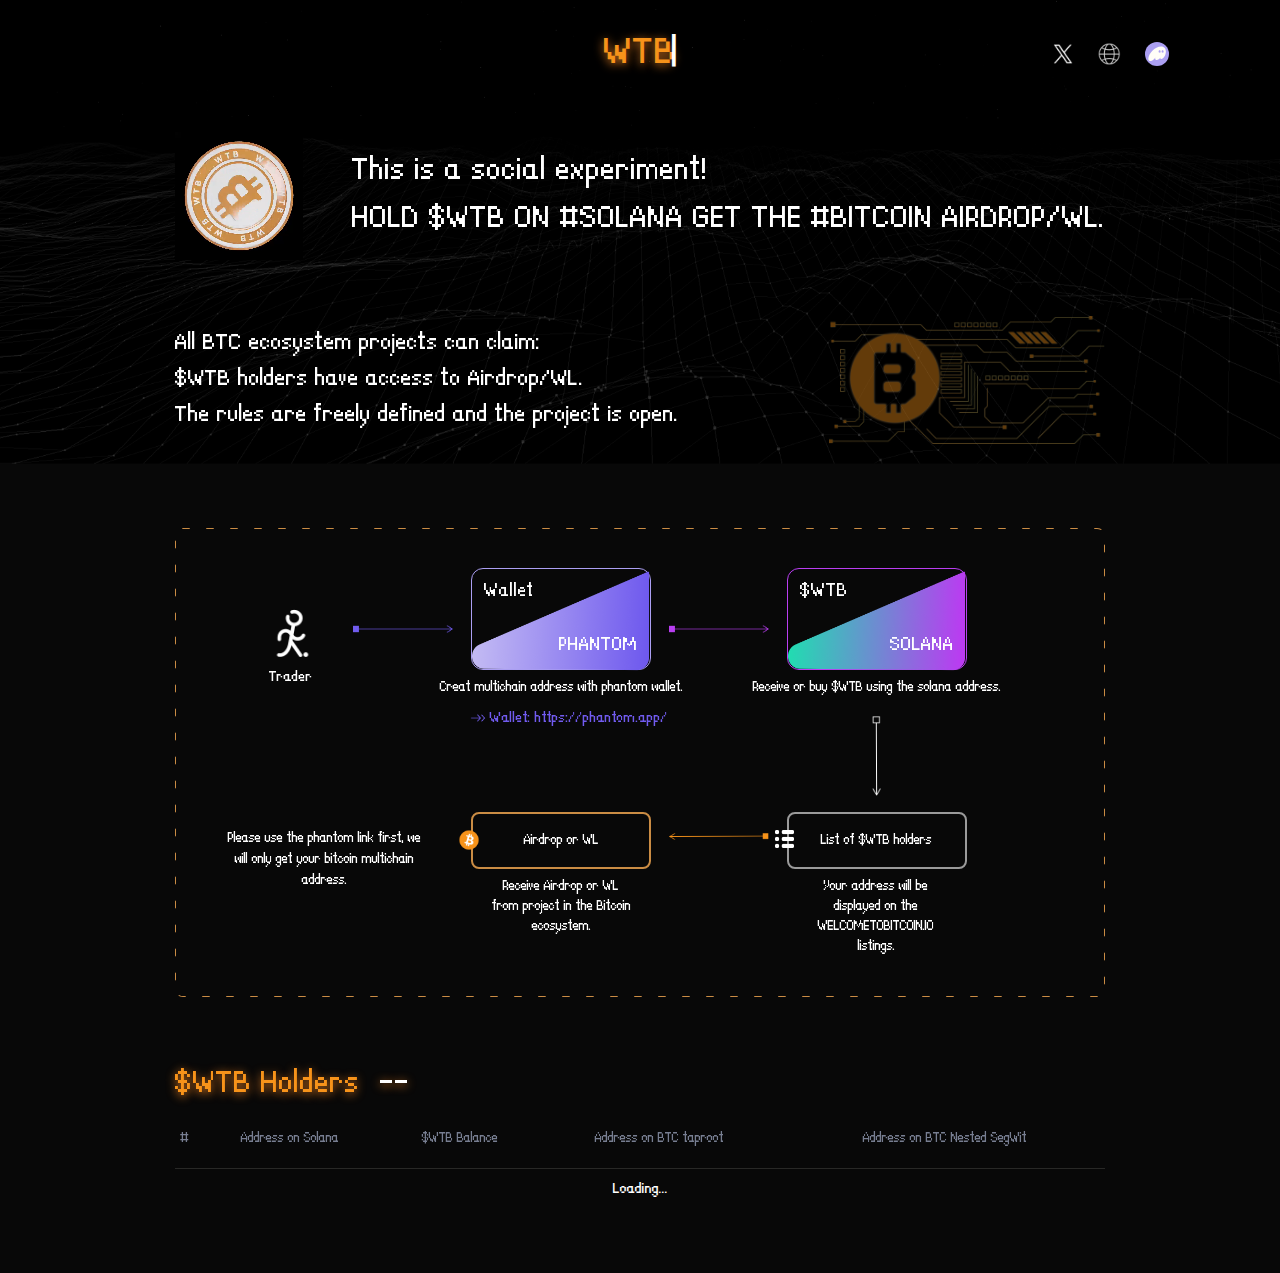
==== commit 99ce0683: "See https://github.com/viking-runes/wtb-web/commit/bb5d768e35ac3c8ce812c5bafd20d0ec00eb6db7 from ref" ====
--- a/index.html
+++ b/index.html
@@ -5,8 +5,8 @@
     <link rel="icon" type="image/svg+xml" href="/assets/img/wtb.png" />
     <meta name="viewport" content="width=device-width, initial-scale=1.0" />
     <title>WTB</title>
-    <script type="module" crossorigin src="/assets/index-CggEETR3.js"></script>
-    <link rel="stylesheet" crossorigin href="/assets/index-vygLbQIf.css">
+    <script type="module" crossorigin src="/assets/index-DFwYWLCp.js"></script>
+    <link rel="stylesheet" crossorigin href="/assets/index-C23nyv3w.css">
   </head>
   <body>
     <div id="root"></div>
--- a/assets/index-C23nyv3w.css
+++ b/assets/index-C23nyv3w.css
@@ -0,0 +1 @@
+:root,.light,.light-theme{--gray-1: #fcfcfc;--gray-2: #f9f9f9;--gray-3: #f0f0f0;--gray-4: #e8e8e8;--gray-5: #e0e0e0;--gray-6: #d9d9d9;--gray-7: #cecece;--gray-8: #bbbbbb;--gray-9: #8d8d8d;--gray-10: #838383;--gray-11: #646464;--gray-12: #202020;--gray-a1: #00000003;--gray-a2: #00000006;--gray-a3: #0000000f;--gray-a4: #00000017;--gray-a5: #0000001f;--gray-a6: #00000026;--gray-a7: #00000031;--gray-a8: #00000044;--gray-a9: #00000072;--gray-a10: #0000007c;--gray-a11: #0000009b;--gray-a12: #000000df;--mauve-1: #fdfcfd;--mauve-2: #faf9fb;--mauve-3: #f2eff3;--mauve-4: #eae7ec;--mauve-5: #e3dfe6;--mauve-6: #dbd8e0;--mauve-7: #d0cdd7;--mauve-8: #bcbac7;--mauve-9: #8e8c99;--mauve-10: #84828e;--mauve-11: #65636d;--mauve-12: #211f26;--mauve-a1: #55005503;--mauve-a2: #2b005506;--mauve-a3: #30004010;--mauve-a4: #20003618;--mauve-a5: #20003820;--mauve-a6: #14003527;--mauve-a7: #10003332;--mauve-a8: #08003145;--mauve-a9: #05001d73;--mauve-a10: #0500197d;--mauve-a11: #0400119c;--mauve-a12: #020008e0;--slate-1: #fcfcfd;--slate-2: #f9f9fb;--slate-3: #f0f0f3;--slate-4: #e8e8ec;--slate-5: #e0e1e6;--slate-6: #d9d9e0;--slate-7: #cdced6;--slate-8: #b9bbc6;--slate-9: #8b8d98;--slate-10: #80838d;--slate-11: #60646c;--slate-12: #1c2024;--slate-a1: #00005503;--slate-a2: #00005506;--slate-a3: #0000330f;--slate-a4: #00002d17;--slate-a5: #0009321f;--slate-a6: #00002f26;--slate-a7: #00062e32;--slate-a8: #00083046;--slate-a9: #00051d74;--slate-a10: #00071b7f;--slate-a11: #0007149f;--slate-a12: #000509e3;--sage-1: #fbfdfc;--sage-2: #f7f9f8;--sage-3: #eef1f0;--sage-4: #e6e9e8;--sage-5: #dfe2e0;--sage-6: #d7dad9;--sage-7: #cbcfcd;--sage-8: #b8bcba;--sage-9: #868e8b;--sage-10: #7c8481;--sage-11: #5f6563;--sage-12: #1a211e;--sage-a1: #00804004;--sage-a2: #00402008;--sage-a3: #002d1e11;--sage-a4: #001f1519;--sage-a5: #00180820;--sage-a6: #00140d28;--sage-a7: #00140a34;--sage-a8: #000f0847;--sage-a9: #00110b79;--sage-a10: #00100a83;--sage-a11: #000a07a0;--sage-a12: #000805e5;--olive-1: #fcfdfc;--olive-2: #f8faf8;--olive-3: #eff1ef;--olive-4: #e7e9e7;--olive-5: #dfe2df;--olive-6: #d7dad7;--olive-7: #cccfcc;--olive-8: #b9bcb8;--olive-9: #898e87;--olive-10: #7f847d;--olive-11: #60655f;--olive-12: #1d211c;--olive-a1: #00550003;--olive-a2: #00490007;--olive-a3: #00200010;--olive-a4: #00160018;--olive-a5: #00180020;--olive-a6: #00140028;--olive-a7: #000f0033;--olive-a8: #040f0047;--olive-a9: #050f0078;--olive-a10: #040e0082;--olive-a11: #020a00a0;--olive-a12: #010600e3;--sand-1: #fdfdfc;--sand-2: #f9f9f8;--sand-3: #f1f0ef;--sand-4: #e9e8e6;--sand-5: #e2e1de;--sand-6: #dad9d6;--sand-7: #cfceca;--sand-8: #bcbbb5;--sand-9: #8d8d86;--sand-10: #82827c;--sand-11: #63635e;--sand-12: #21201c;--sand-a1: #55550003;--sand-a2: #25250007;--sand-a3: #20100010;--sand-a4: #1f150019;--sand-a5: #1f180021;--sand-a6: #19130029;--sand-a7: #19140035;--sand-a8: #1915014a;--sand-a9: #0f0f0079;--sand-a10: #0c0c0083;--sand-a11: #080800a1;--sand-a12: #060500e3;--amber-1: #fefdfb;--amber-2: #fefbe9;--amber-3: #fff7c2;--amber-4: #ffee9c;--amber-5: #fbe577;--amber-6: #f3d673;--amber-7: #e9c162;--amber-8: #e2a336;--amber-9: #ffc53d;--amber-10: #ffba18;--amber-11: #ab6400;--amber-12: #4f3422;--amber-a1: #c0800004;--amber-a2: #f4d10016;--amber-a3: #ffde003d;--amber-a4: #ffd40063;--amber-a5: #f8cf0088;--amber-a6: #eab5008c;--amber-a7: #dc9b009d;--amber-a8: #da8a00c9;--amber-a9: #ffb300c2;--amber-a10: #ffb300e7;--amber-a11: #ab6400;--amber-a12: #341500dd;--blue-1: #fbfdff;--blue-2: #f4faff;--blue-3: #e6f4fe;--blue-4: #d5efff;--blue-5: #c2e5ff;--blue-6: #acd8fc;--blue-7: #8ec8f6;--blue-8: #5eb1ef;--blue-9: #0090ff;--blue-10: #0588f0;--blue-11: #0d74ce;--blue-12: #113264;--blue-a1: #0080ff04;--blue-a2: #008cff0b;--blue-a3: #008ff519;--blue-a4: #009eff2a;--blue-a5: #0093ff3d;--blue-a6: #0088f653;--blue-a7: #0083eb71;--blue-a8: #0084e6a1;--blue-a9: #0090ff;--blue-a10: #0086f0fa;--blue-a11: #006dcbf2;--blue-a12: #002359ee;--bronze-1: #fdfcfc;--bronze-2: #fdf7f5;--bronze-3: #f6edea;--bronze-4: #efe4df;--bronze-5: #e7d9d3;--bronze-6: #dfcdc5;--bronze-7: #d3bcb3;--bronze-8: #c2a499;--bronze-9: #a18072;--bronze-10: #957468;--bronze-11: #7d5e54;--bronze-12: #43302b;--bronze-a1: #55000003;--bronze-a2: #cc33000a;--bronze-a3: #92250015;--bronze-a4: #80280020;--bronze-a5: #7423002c;--bronze-a6: #7324003a;--bronze-a7: #6c1f004c;--bronze-a8: #671c0066;--bronze-a9: #551a008d;--bronze-a10: #4c150097;--bronze-a11: #3d0f00ab;--bronze-a12: #1d0600d4;--brown-1: #fefdfc;--brown-2: #fcf9f6;--brown-3: #f6eee7;--brown-4: #f0e4d9;--brown-5: #ebdaca;--brown-6: #e4cdb7;--brown-7: #dcbc9f;--brown-8: #cea37e;--brown-9: #ad7f58;--brown-10: #a07553;--brown-11: #815e46;--brown-12: #3e332e;--brown-a1: #aa550003;--brown-a2: #aa550009;--brown-a3: #a04b0018;--brown-a4: #9b4a0026;--brown-a5: #9f4d0035;--brown-a6: #a04e0048;--brown-a7: #a34e0060;--brown-a8: #9f4a0081;--brown-a9: #823c00a7;--brown-a10: #723300ac;--brown-a11: #522100b9;--brown-a12: #140600d1;--crimson-1: #fffcfd;--crimson-2: #fef7f9;--crimson-3: #ffe9f0;--crimson-4: #fedce7;--crimson-5: #facedd;--crimson-6: #f3bed1;--crimson-7: #eaacc3;--crimson-8: #e093b2;--crimson-9: #e93d82;--crimson-10: #df3478;--crimson-11: #cb1d63;--crimson-12: #621639;--crimson-a1: #ff005503;--crimson-a2: #e0004008;--crimson-a3: #ff005216;--crimson-a4: #f8005123;--crimson-a5: #e5004f31;--crimson-a6: #d0004b41;--crimson-a7: #bf004753;--crimson-a8: #b6004a6c;--crimson-a9: #e2005bc2;--crimson-a10: #d70056cb;--crimson-a11: #c4004fe2;--crimson-a12: #530026e9;--cyan-1: #fafdfe;--cyan-2: #f2fafb;--cyan-3: #def7f9;--cyan-4: #caf1f6;--cyan-5: #b5e9f0;--cyan-6: #9ddde7;--cyan-7: #7dcedc;--cyan-8: #3db9cf;--cyan-9: #00a2c7;--cyan-10: #0797b9;--cyan-11: #107d98;--cyan-12: #0d3c48;--cyan-a1: #0099cc05;--cyan-a2: #009db10d;--cyan-a3: #00c2d121;--cyan-a4: #00bcd435;--cyan-a5: #01b4cc4a;--cyan-a6: #00a7c162;--cyan-a7: #009fbb82;--cyan-a8: #00a3c0c2;--cyan-a9: #00a2c7;--cyan-a10: #0094b7f8;--cyan-a11: #007491ef;--cyan-a12: #00323ef2;--gold-1: #fdfdfc;--gold-2: #faf9f2;--gold-3: #f2f0e7;--gold-4: #eae6db;--gold-5: #e1dccf;--gold-6: #d8d0bf;--gold-7: #cbc0aa;--gold-8: #b9a88d;--gold-9: #978365;--gold-10: #8c7a5e;--gold-11: #71624b;--gold-12: #3b352b;--gold-a1: #55550003;--gold-a2: #9d8a000d;--gold-a3: #75600018;--gold-a4: #6b4e0024;--gold-a5: #60460030;--gold-a6: #64440040;--gold-a7: #63420055;--gold-a8: #633d0072;--gold-a9: #5332009a;--gold-a10: #492d00a1;--gold-a11: #362100b4;--gold-a12: #130c00d4;--grass-1: #fbfefb;--grass-2: #f5fbf5;--grass-3: #e9f6e9;--grass-4: #daf1db;--grass-5: #c9e8ca;--grass-6: #b2ddb5;--grass-7: #94ce9a;--grass-8: #65ba74;--grass-9: #46a758;--grass-10: #3e9b4f;--grass-11: #2a7e3b;--grass-12: #203c25;--grass-a1: #00c00004;--grass-a2: #0099000a;--grass-a3: #00970016;--grass-a4: #009f0725;--grass-a5: #00930536;--grass-a6: #008f0a4d;--grass-a7: #018b0f6b;--grass-a8: #008d199a;--grass-a9: #008619b9;--grass-a10: #007b17c1;--grass-a11: #006514d5;--grass-a12: #002006df;--green-1: #fbfefc;--green-2: #f4fbf6;--green-3: #e6f6eb;--green-4: #d6f1df;--green-5: #c4e8d1;--green-6: #adddc0;--green-7: #8eceaa;--green-8: #5bb98b;--green-9: #30a46c;--green-10: #2b9a66;--green-11: #218358;--green-12: #193b2d;--green-a1: #00c04004;--green-a2: #00a32f0b;--green-a3: #00a43319;--green-a4: #00a83829;--green-a5: #019c393b;--green-a6: #00963c52;--green-a7: #00914071;--green-a8: #00924ba4;--green-a9: #008f4acf;--green-a10: #008647d4;--green-a11: #00713fde;--green-a12: #002616e6;--indigo-1: #fdfdfe;--indigo-2: #f7f9ff;--indigo-3: #edf2fe;--indigo-4: #e1e9ff;--indigo-5: #d2deff;--indigo-6: #c1d0ff;--indigo-7: #abbdf9;--indigo-8: #8da4ef;--indigo-9: #3e63dd;--indigo-10: #3358d4;--indigo-11: #3a5bc7;--indigo-12: #1f2d5c;--indigo-a1: #00008002;--indigo-a2: #0040ff08;--indigo-a3: #0047f112;--indigo-a4: #0044ff1e;--indigo-a5: #0044ff2d;--indigo-a6: #003eff3e;--indigo-a7: #0037ed54;--indigo-a8: #0034dc72;--indigo-a9: #0031d2c1;--indigo-a10: #002ec9cc;--indigo-a11: #002bb7c5;--indigo-a12: #001046e0;--iris-1: #fdfdff;--iris-2: #f8f8ff;--iris-3: #f0f1fe;--iris-4: #e6e7ff;--iris-5: #dadcff;--iris-6: #cbcdff;--iris-7: #b8baf8;--iris-8: #9b9ef0;--iris-9: #5b5bd6;--iris-10: #5151cd;--iris-11: #5753c6;--iris-12: #272962;--iris-a1: #0000ff02;--iris-a2: #0000ff07;--iris-a3: #0011ee0f;--iris-a4: #000bff19;--iris-a5: #000eff25;--iris-a6: #000aff34;--iris-a7: #0008e647;--iris-a8: #0008d964;--iris-a9: #0000c0a4;--iris-a10: #0000b6ae;--iris-a11: #0600abac;--iris-a12: #000246d8;--jade-1: #fbfefd;--jade-2: #f4fbf7;--jade-3: #e6f7ed;--jade-4: #d6f1e3;--jade-5: #c3e9d7;--jade-6: #acdec8;--jade-7: #8bceb6;--jade-8: #56ba9f;--jade-9: #29a383;--jade-10: #26997b;--jade-11: #208368;--jade-12: #1d3b31;--jade-a1: #00c08004;--jade-a2: #00a3460b;--jade-a3: #00ae4819;--jade-a4: #00a85129;--jade-a5: #00a2553c;--jade-a6: #009a5753;--jade-a7: #00945f74;--jade-a8: #00976ea9;--jade-a9: #00916bd6;--jade-a10: #008764d9;--jade-a11: #007152df;--jade-a12: #002217e2;--lime-1: #fcfdfa;--lime-2: #f8faf3;--lime-3: #eef6d6;--lime-4: #e2f0bd;--lime-5: #d3e7a6;--lime-6: #c2da91;--lime-7: #abc978;--lime-8: #8db654;--lime-9: #bdee63;--lime-10: #b0e64c;--lime-11: #5c7c2f;--lime-12: #37401c;--lime-a1: #66990005;--lime-a2: #6b95000c;--lime-a3: #96c80029;--lime-a4: #8fc60042;--lime-a5: #81bb0059;--lime-a6: #72aa006e;--lime-a7: #61990087;--lime-a8: #559200ab;--lime-a9: #93e4009c;--lime-a10: #8fdc00b3;--lime-a11: #375f00d0;--lime-a12: #1e2900e3;--mint-1: #f9fefd;--mint-2: #f2fbf9;--mint-3: #ddf9f2;--mint-4: #c8f4e9;--mint-5: #b3ecde;--mint-6: #9ce0d0;--mint-7: #7ecfbd;--mint-8: #4cbba5;--mint-9: #86ead4;--mint-10: #7de0cb;--mint-11: #027864;--mint-12: #16433c;--mint-a1: #00d5aa06;--mint-a2: #00b18a0d;--mint-a3: #00d29e22;--mint-a4: #00cc9937;--mint-a5: #00c0914c;--mint-a6: #00b08663;--mint-a7: #00a17d81;--mint-a8: #009e7fb3;--mint-a9: #00d3a579;--mint-a10: #00c39982;--mint-a11: #007763fd;--mint-a12: #00312ae9;--orange-1: #fefcfb;--orange-2: #fff7ed;--orange-3: #ffefd6;--orange-4: #ffdfb5;--orange-5: #ffd19a;--orange-6: #ffc182;--orange-7: #f5ae73;--orange-8: #ec9455;--orange-9: #f76b15;--orange-10: #ef5f00;--orange-11: #cc4e00;--orange-12: #582d1d;--orange-a1: #c0400004;--orange-a2: #ff8e0012;--orange-a3: #ff9c0029;--orange-a4: #ff91014a;--orange-a5: #ff8b0065;--orange-a6: #ff81007d;--orange-a7: #ed6c008c;--orange-a8: #e35f00aa;--orange-a9: #f65e00ea;--orange-a10: #ef5f00;--orange-a11: #cc4e00;--orange-a12: #431200e2;--pink-1: #fffcfe;--pink-2: #fef7fb;--pink-3: #fee9f5;--pink-4: #fbdcef;--pink-5: #f6cee7;--pink-6: #efbfdd;--pink-7: #e7acd0;--pink-8: #dd93c2;--pink-9: #d6409f;--pink-10: #cf3897;--pink-11: #c2298a;--pink-12: #651249;--pink-a1: #ff00aa03;--pink-a2: #e0008008;--pink-a3: #f4008c16;--pink-a4: #e2008b23;--pink-a5: #d1008331;--pink-a6: #c0007840;--pink-a7: #b6006f53;--pink-a8: #af006f6c;--pink-a9: #c8007fbf;--pink-a10: #c2007ac7;--pink-a11: #b60074d6;--pink-a12: #59003bed;--plum-1: #fefcff;--plum-2: #fdf7fd;--plum-3: #fbebfb;--plum-4: #f7def8;--plum-5: #f2d1f3;--plum-6: #e9c2ec;--plum-7: #deade3;--plum-8: #cf91d8;--plum-9: #ab4aba;--plum-10: #a144af;--plum-11: #953ea3;--plum-12: #53195d;--plum-a1: #aa00ff03;--plum-a2: #c000c008;--plum-a3: #cc00cc14;--plum-a4: #c200c921;--plum-a5: #b700bd2e;--plum-a6: #a400b03d;--plum-a7: #9900a852;--plum-a8: #9000a56e;--plum-a9: #89009eb5;--plum-a10: #7f0092bb;--plum-a11: #730086c1;--plum-a12: #40004be6;--purple-1: #fefcfe;--purple-2: #fbf7fe;--purple-3: #f7edfe;--purple-4: #f2e2fc;--purple-5: #ead5f9;--purple-6: #e0c4f4;--purple-7: #d1afec;--purple-8: #be93e4;--purple-9: #8e4ec6;--purple-10: #8347b9;--purple-11: #8145b5;--purple-12: #402060;--purple-a1: #aa00aa03;--purple-a2: #8000e008;--purple-a3: #8e00f112;--purple-a4: #8d00e51d;--purple-a5: #8000db2a;--purple-a6: #7a01d03b;--purple-a7: #6d00c350;--purple-a8: #6600c06c;--purple-a9: #5c00adb1;--purple-a10: #53009eb8;--purple-a11: #52009aba;--purple-a12: #250049df;--red-1: #fffcfc;--red-2: #fff7f7;--red-3: #feebec;--red-4: #ffdbdc;--red-5: #ffcdce;--red-6: #fdbdbe;--red-7: #f4a9aa;--red-8: #eb8e90;--red-9: #e5484d;--red-10: #dc3e42;--red-11: #ce2c31;--red-12: #641723;--red-a1: #ff000003;--red-a2: #ff000008;--red-a3: #f3000d14;--red-a4: #ff000824;--red-a5: #ff000632;--red-a6: #f8000442;--red-a7: #df000356;--red-a8: #d2000571;--red-a9: #db0007b7;--red-a10: #d10005c1;--red-a11: #c40006d3;--red-a12: #55000de8;--ruby-1: #fffcfd;--ruby-2: #fff7f8;--ruby-3: #feeaed;--ruby-4: #ffdce1;--ruby-5: #ffced6;--ruby-6: #f8bfc8;--ruby-7: #efacb8;--ruby-8: #e592a3;--ruby-9: #e54666;--ruby-10: #dc3b5d;--ruby-11: #ca244d;--ruby-12: #64172b;--ruby-a1: #ff005503;--ruby-a2: #ff002008;--ruby-a3: #f3002515;--ruby-a4: #ff002523;--ruby-a5: #ff002a31;--ruby-a6: #e4002440;--ruby-a7: #ce002553;--ruby-a8: #c300286d;--ruby-a9: #db002cb9;--ruby-a10: #d2002cc4;--ruby-a11: #c10030db;--ruby-a12: #550016e8;--sky-1: #f9feff;--sky-2: #f1fafd;--sky-3: #e1f6fd;--sky-4: #d1f0fa;--sky-5: #bee7f5;--sky-6: #a9daed;--sky-7: #8dcae3;--sky-8: #60b3d7;--sky-9: #7ce2fe;--sky-10: #74daf8;--sky-11: #00749e;--sky-12: #1d3e56;--sky-a1: #00d5ff06;--sky-a2: #00a4db0e;--sky-a3: #00b3ee1e;--sky-a4: #00ace42e;--sky-a5: #00a1d841;--sky-a6: #0092ca56;--sky-a7: #0089c172;--sky-a8: #0085bf9f;--sky-a9: #00c7fe83;--sky-a10: #00bcf38b;--sky-a11: #00749e;--sky-a12: #002540e2;--teal-1: #fafefd;--teal-2: #f3fbf9;--teal-3: #e0f8f3;--teal-4: #ccf3ea;--teal-5: #b8eae0;--teal-6: #a1ded2;--teal-7: #83cdc1;--teal-8: #53b9ab;--teal-9: #12a594;--teal-10: #0d9b8a;--teal-11: #008573;--teal-12: #0d3d38;--teal-a1: #00cc9905;--teal-a2: #00aa800c;--teal-a3: #00c69d1f;--teal-a4: #00c39633;--teal-a5: #00b49047;--teal-a6: #00a6855e;--teal-a7: #0099807c;--teal-a8: #009783ac;--teal-a9: #009e8ced;--teal-a10: #009684f2;--teal-a11: #008573;--teal-a12: #00332df2;--tomato-1: #fffcfc;--tomato-2: #fff8f7;--tomato-3: #feebe7;--tomato-4: #ffdcd3;--tomato-5: #ffcdc2;--tomato-6: #fdbdaf;--tomato-7: #f5a898;--tomato-8: #ec8e7b;--tomato-9: #e54d2e;--tomato-10: #dd4425;--tomato-11: #d13415;--tomato-12: #5c271f;--tomato-a1: #ff000003;--tomato-a2: #ff200008;--tomato-a3: #f52b0018;--tomato-a4: #ff35002c;--tomato-a5: #ff2e003d;--tomato-a6: #f92d0050;--tomato-a7: #e7280067;--tomato-a8: #db250084;--tomato-a9: #df2600d1;--tomato-a10: #d72400da;--tomato-a11: #cd2200ea;--tomato-a12: #460900e0;--violet-1: #fdfcfe;--violet-2: #faf8ff;--violet-3: #f4f0fe;--violet-4: #ebe4ff;--violet-5: #e1d9ff;--violet-6: #d4cafe;--violet-7: #c2b5f5;--violet-8: #aa99ec;--violet-9: #6e56cf;--violet-10: #654dc4;--violet-11: #6550b9;--violet-12: #2f265f;--violet-a1: #5500aa03;--violet-a2: #4900ff07;--violet-a3: #4400ee0f;--violet-a4: #4300ff1b;--violet-a5: #3600ff26;--violet-a6: #3100fb35;--violet-a7: #2d01dd4a;--violet-a8: #2b00d066;--violet-a9: #2400b7a9;--violet-a10: #2300abb2;--violet-a11: #1f0099af;--violet-a12: #0b0043d9;--yellow-1: #fdfdf9;--yellow-2: #fefce9;--yellow-3: #fffab8;--yellow-4: #fff394;--yellow-5: #ffe770;--yellow-6: #f3d768;--yellow-7: #e4c767;--yellow-8: #d5ae39;--yellow-9: #ffe629;--yellow-10: #ffdc00;--yellow-11: #9e6c00;--yellow-12: #473b1f;--yellow-a1: #aaaa0006;--yellow-a2: #f4dd0016;--yellow-a3: #ffee0047;--yellow-a4: #ffe3016b;--yellow-a5: #ffd5008f;--yellow-a6: #ebbc0097;--yellow-a7: #d2a10098;--yellow-a8: #c99700c6;--yellow-a9: #ffe100d6;--yellow-a10: #ffdc00;--yellow-a11: #9e6c00;--yellow-a12: #2e2000e0;--gray-surface: #ffffffcc;--gray-indicator: var(--gray-9);--gray-track: var(--gray-9);--mauve-surface: #ffffffcc;--mauve-indicator: var(--mauve-9);--mauve-track: var(--mauve-9);--slate-surface: #ffffffcc;--slate-indicator: var(--slate-9);--slate-track: var(--slate-9);--sage-surface: #ffffffcc;--sage-indicator: var(--sage-9);--sage-track: var(--sage-9);--olive-surface: #ffffffcc;--olive-indicator: var(--olive-9);--olive-track: var(--olive-9);--sand-surface: #ffffffcc;--sand-indicator: var(--sand-9);--sand-track: var(--sand-9);--amber-surface: #fefae4cc;--amber-indicator: var(--amber-9);--amber-track: var(--amber-9);--blue-surface: #f1f9ffcc;--blue-indicator: var(--blue-9);--blue-track: var(--blue-9);--bronze-surface: #fdf5f3cc;--bronze-indicator: var(--bronze-9);--bronze-track: var(--bronze-9);--brown-surface: #fbf8f4cc;--brown-indicator: var(--brown-9);--brown-track: var(--brown-9);--crimson-surface: #fef5f8cc;--crimson-indicator: var(--crimson-9);--crimson-track: var(--crimson-9);--cyan-surface: #eff9facc;--cyan-indicator: var(--cyan-9);--cyan-track: var(--cyan-9);--gold-surface: #f9f8efcc;--gold-indicator: var(--gold-9);--gold-track: var(--gold-9);--grass-surface: #f3faf3cc;--grass-indicator: var(--grass-9);--grass-track: var(--grass-9);--green-surface: #f1faf4cc;--green-indicator: var(--green-9);--green-track: var(--green-9);--indigo-surface: #f5f8ffcc;--indigo-indicator: var(--indigo-9);--indigo-track: var(--indigo-9);--iris-surface: #f6f6ffcc;--iris-indicator: var(--iris-9);--iris-track: var(--iris-9);--jade-surface: #f1faf5cc;--jade-indicator: var(--jade-9);--jade-track: var(--jade-9);--lime-surface: #f6f9f0cc;--lime-indicator: var(--lime-9);--lime-track: var(--lime-9);--mint-surface: #effaf8cc;--mint-indicator: var(--mint-9);--mint-track: var(--mint-9);--orange-surface: #fff5e9cc;--orange-indicator: var(--orange-9);--orange-track: var(--orange-9);--pink-surface: #fef5facc;--pink-indicator: var(--pink-9);--pink-track: var(--pink-9);--plum-surface: #fdf5fdcc;--plum-indicator: var(--plum-9);--plum-track: var(--plum-9);--purple-surface: #faf5fecc;--purple-indicator: var(--purple-9);--purple-track: var(--purple-9);--red-surface: #fff5f5cc;--red-indicator: var(--red-9);--red-track: var(--red-9);--ruby-surface: #fff5f6cc;--ruby-indicator: var(--ruby-9);--ruby-track: var(--ruby-9);--sky-surface: #eef9fdcc;--sky-indicator: var(--sky-9);--sky-track: var(--sky-9);--teal-surface: #f0faf8cc;--teal-indicator: var(--teal-9);--teal-track: var(--teal-9);--tomato-surface: #fff6f5cc;--tomato-indicator: var(--tomato-9);--tomato-track: var(--tomato-9);--violet-surface: #f9f6ffcc;--violet-indicator: var(--violet-9);--violet-track: var(--violet-9);--yellow-surface: #fefbe4cc;--yellow-indicator: var(--yellow-10);--yellow-track: var(--yellow-10)}@supports (color: color(display-p3 1 1 1)){@media (color-gamut: p3){:root,.light,.light-theme{--gray-1: color(display-p3 .988 .988 .988);--gray-2: color(display-p3 .975 .975 .975);--gray-3: color(display-p3 .939 .939 .939);--gray-4: color(display-p3 .908 .908 .908);--gray-5: color(display-p3 .88 .88 .88);--gray-6: color(display-p3 .849 .849 .849);--gray-7: color(display-p3 .807 .807 .807);--gray-8: color(display-p3 .732 .732 .732);--gray-9: color(display-p3 .553 .553 .553);--gray-10: color(display-p3 .512 .512 .512);--gray-11: color(display-p3 .392 .392 .392);--gray-12: color(display-p3 .125 .125 .125);--gray-a1: color(display-p3 0 0 0 / .012);--gray-a2: color(display-p3 0 0 0 / .024);--gray-a3: color(display-p3 0 0 0 / .063);--gray-a4: color(display-p3 0 0 0 / .09);--gray-a5: color(display-p3 0 0 0 / .122);--gray-a6: color(display-p3 0 0 0 / .153);--gray-a7: color(display-p3 0 0 0 / .192);--gray-a8: color(display-p3 0 0 0 / .267);--gray-a9: color(display-p3 0 0 0 / .447);--gray-a10: color(display-p3 0 0 0 / .486);--gray-a11: color(display-p3 0 0 0 / .608);--gray-a12: color(display-p3 0 0 0 / .875);--mauve-1: color(display-p3 .991 .988 .992);--mauve-2: color(display-p3 .98 .976 .984);--mauve-3: color(display-p3 .946 .938 .952);--mauve-4: color(display-p3 .915 .906 .925);--mauve-5: color(display-p3 .886 .876 .901);--mauve-6: color(display-p3 .856 .846 .875);--mauve-7: color(display-p3 .814 .804 .84);--mauve-8: color(display-p3 .735 .728 .777);--mauve-9: color(display-p3 .555 .549 .596);--mauve-10: color(display-p3 .514 .508 .552);--mauve-11: color(display-p3 .395 .388 .424);--mauve-12: color(display-p3 .128 .122 .147);--mauve-a1: color(display-p3 .349 .024 .349 / .012);--mauve-a2: color(display-p3 .184 .024 .349 / .024);--mauve-a3: color(display-p3 .129 .008 .255 / .063);--mauve-a4: color(display-p3 .094 .012 .216 / .095);--mauve-a5: color(display-p3 .098 .008 .224 / .126);--mauve-a6: color(display-p3 .055 .004 .18 / .153);--mauve-a7: color(display-p3 .067 .008 .184 / .197);--mauve-a8: color(display-p3 .02 .004 .176 / .271);--mauve-a9: color(display-p3 .02 .004 .106 / .451);--mauve-a10: color(display-p3 .012 .004 .09 / .491);--mauve-a11: color(display-p3 .016 0 .059 / .612);--mauve-a12: color(display-p3 .008 0 .027 / .879);--slate-1: color(display-p3 .988 .988 .992);--slate-2: color(display-p3 .976 .976 .984);--slate-3: color(display-p3 .94 .941 .953);--slate-4: color(display-p3 .908 .909 .925);--slate-5: color(display-p3 .88 .881 .901);--slate-6: color(display-p3 .85 .852 .876);--slate-7: color(display-p3 .805 .808 .838);--slate-8: color(display-p3 .727 .733 .773);--slate-9: color(display-p3 .547 .553 .592);--slate-10: color(display-p3 .503 .512 .549);--slate-11: color(display-p3 .379 .392 .421);--slate-12: color(display-p3 .113 .125 .14);--slate-a1: color(display-p3 .024 .024 .349 / .012);--slate-a2: color(display-p3 .024 .024 .349 / .024);--slate-a3: color(display-p3 .004 .004 .204 / .059);--slate-a4: color(display-p3 .012 .012 .184 / .091);--slate-a5: color(display-p3 .004 .039 .2 / .122);--slate-a6: color(display-p3 .008 .008 .165 / .15);--slate-a7: color(display-p3 .008 .027 .184 / .197);--slate-a8: color(display-p3 .004 .031 .176 / .275);--slate-a9: color(display-p3 .004 .02 .106 / .455);--slate-a10: color(display-p3 .004 .027 .098 / .499);--slate-a11: color(display-p3 0 .02 .063 / .62);--slate-a12: color(display-p3 0 .012 .031 / .887);--sage-1: color(display-p3 .986 .992 .988);--sage-2: color(display-p3 .97 .977 .974);--sage-3: color(display-p3 .935 .944 .94);--sage-4: color(display-p3 .904 .913 .909);--sage-5: color(display-p3 .875 .885 .88);--sage-6: color(display-p3 .844 .854 .849);--sage-7: color(display-p3 .8 .811 .806);--sage-8: color(display-p3 .725 .738 .732);--sage-9: color(display-p3 .531 .556 .546);--sage-10: color(display-p3 .492 .515 .506);--sage-11: color(display-p3 .377 .395 .389);--sage-12: color(display-p3 .107 .129 .118);--sage-a1: color(display-p3 .024 .514 .267 / .016);--sage-a2: color(display-p3 .02 .267 .145 / .032);--sage-a3: color(display-p3 .008 .184 .125 / .067);--sage-a4: color(display-p3 .012 .094 .051 / .095);--sage-a5: color(display-p3 .008 .098 .035 / .126);--sage-a6: color(display-p3 .004 .078 .027 / .157);--sage-a7: color(display-p3 0 .059 .039 / .2);--sage-a8: color(display-p3 .004 .047 .031 / .275);--sage-a9: color(display-p3 .004 .059 .035 / .471);--sage-a10: color(display-p3 0 .047 .031 / .51);--sage-a11: color(display-p3 0 .031 .02 / .624);--sage-a12: color(display-p3 0 .027 .012 / .895);--olive-1: color(display-p3 .989 .992 .989);--olive-2: color(display-p3 .974 .98 .973);--olive-3: color(display-p3 .939 .945 .937);--olive-4: color(display-p3 .907 .914 .905);--olive-5: color(display-p3 .878 .885 .875);--olive-6: color(display-p3 .846 .855 .843);--olive-7: color(display-p3 .803 .812 .8);--olive-8: color(display-p3 .727 .738 .723);--olive-9: color(display-p3 .541 .556 .532);--olive-10: color(display-p3 .5 .515 .491);--olive-11: color(display-p3 .38 .395 .374);--olive-12: color(display-p3 .117 .129 .111);--olive-a1: color(display-p3 .024 .349 .024 / .012);--olive-a2: color(display-p3 .024 .302 .024 / .028);--olive-a3: color(display-p3 .008 .129 .008 / .063);--olive-a4: color(display-p3 .012 .094 .012 / .095);--olive-a5: color(display-p3 .035 .098 .008 / .126);--olive-a6: color(display-p3 .027 .078 .004 / .157);--olive-a7: color(display-p3 .02 .059 0 / .2);--olive-a8: color(display-p3 .02 .059 .004 / .279);--olive-a9: color(display-p3 .02 .051 .004 / .467);--olive-a10: color(display-p3 .024 .047 0 / .51);--olive-a11: color(display-p3 .012 .039 0 / .628);--olive-a12: color(display-p3 .008 .024 0 / .891);--sand-1: color(display-p3 .992 .992 .989);--sand-2: color(display-p3 .977 .977 .973);--sand-3: color(display-p3 .943 .942 .936);--sand-4: color(display-p3 .913 .912 .903);--sand-5: color(display-p3 .885 .883 .873);--sand-6: color(display-p3 .854 .852 .839);--sand-7: color(display-p3 .813 .81 .794);--sand-8: color(display-p3 .738 .734 .713);--sand-9: color(display-p3 .553 .553 .528);--sand-10: color(display-p3 .511 .511 .488);--sand-11: color(display-p3 .388 .388 .37);--sand-12: color(display-p3 .129 .126 .111);--sand-a1: color(display-p3 .349 .349 .024 / .012);--sand-a2: color(display-p3 .161 .161 .024 / .028);--sand-a3: color(display-p3 .067 .067 .008 / .063);--sand-a4: color(display-p3 .129 .129 .012 / .099);--sand-a5: color(display-p3 .098 .067 .008 / .126);--sand-a6: color(display-p3 .102 .075 .004 / .161);--sand-a7: color(display-p3 .098 .098 .004 / .208);--sand-a8: color(display-p3 .086 .075 .004 / .287);--sand-a9: color(display-p3 .051 .051 .004 / .471);--sand-a10: color(display-p3 .047 .047 0 / .514);--sand-a11: color(display-p3 .031 .031 0 / .632);--sand-a12: color(display-p3 .024 .02 0 / .891);--amber-1: color(display-p3 .995 .992 .985);--amber-2: color(display-p3 .994 .986 .921);--amber-3: color(display-p3 .994 .969 .782);--amber-4: color(display-p3 .989 .937 .65);--amber-5: color(display-p3 .97 .902 .527);--amber-6: color(display-p3 .936 .844 .506);--amber-7: color(display-p3 .89 .762 .443);--amber-8: color(display-p3 .85 .65 .3);--amber-9: color(display-p3 1 .77 .26);--amber-10: color(display-p3 .959 .741 .274);--amber-11: color(display-p3 .64 .4 0);--amber-12: color(display-p3 .294 .208 .145);--amber-a1: color(display-p3 .757 .514 .024 / .016);--amber-a2: color(display-p3 .902 .804 .008 / .079);--amber-a3: color(display-p3 .965 .859 .004 / .22);--amber-a4: color(display-p3 .969 .82 .004 / .35);--amber-a5: color(display-p3 .933 .796 .004 / .475);--amber-a6: color(display-p3 .875 .682 .004 / .495);--amber-a7: color(display-p3 .804 .573 0 / .557);--amber-a8: color(display-p3 .788 .502 0 / .699);--amber-a9: color(display-p3 1 .686 0 / .742);--amber-a10: color(display-p3 .945 .643 0 / .726);--amber-a11: color(display-p3 .64 .4 0);--amber-a12: color(display-p3 .294 .208 .145);--blue-1: color(display-p3 .986 .992 .999);--blue-2: color(display-p3 .96 .979 .998);--blue-3: color(display-p3 .912 .956 .991);--blue-4: color(display-p3 .853 .932 1);--blue-5: color(display-p3 .788 .894 .998);--blue-6: color(display-p3 .709 .843 .976);--blue-7: color(display-p3 .606 .777 .947);--blue-8: color(display-p3 .451 .688 .917);--blue-9: color(display-p3 .247 .556 .969);--blue-10: color(display-p3 .234 .523 .912);--blue-11: color(display-p3 .15 .44 .84);--blue-12: color(display-p3 .102 .193 .379);--blue-a1: color(display-p3 .024 .514 1 / .016);--blue-a2: color(display-p3 .024 .514 .906 / .04);--blue-a3: color(display-p3 .012 .506 .914 / .087);--blue-a4: color(display-p3 .008 .545 1 / .146);--blue-a5: color(display-p3 .004 .502 .984 / .212);--blue-a6: color(display-p3 .004 .463 .922 / .291);--blue-a7: color(display-p3 .004 .431 .863 / .393);--blue-a8: color(display-p3 0 .427 .851 / .55);--blue-a9: color(display-p3 0 .412 .961 / .753);--blue-a10: color(display-p3 0 .376 .886 / .765);--blue-a11: color(display-p3 .15 .44 .84);--blue-a12: color(display-p3 .102 .193 .379);--bronze-1: color(display-p3 .991 .988 .988);--bronze-2: color(display-p3 .989 .97 .961);--bronze-3: color(display-p3 .958 .932 .919);--bronze-4: color(display-p3 .929 .894 .877);--bronze-5: color(display-p3 .898 .853 .832);--bronze-6: color(display-p3 .861 .805 .778);--bronze-7: color(display-p3 .812 .739 .706);--bronze-8: color(display-p3 .741 .647 .606);--bronze-9: color(display-p3 .611 .507 .455);--bronze-10: color(display-p3 .563 .461 .414);--bronze-11: color(display-p3 .471 .373 .336);--bronze-12: color(display-p3 .251 .191 .172);--bronze-a1: color(display-p3 .349 .024 .024 / .012);--bronze-a2: color(display-p3 .71 .22 .024 / .04);--bronze-a3: color(display-p3 .482 .2 .008 / .083);--bronze-a4: color(display-p3 .424 .133 .004 / .122);--bronze-a5: color(display-p3 .4 .145 .004 / .169);--bronze-a6: color(display-p3 .388 .125 .004 / .224);--bronze-a7: color(display-p3 .365 .11 .004 / .295);--bronze-a8: color(display-p3 .341 .102 .004 / .393);--bronze-a9: color(display-p3 .29 .094 0 / .546);--bronze-a10: color(display-p3 .255 .082 0 / .585);--bronze-a11: color(display-p3 .471 .373 .336);--bronze-a12: color(display-p3 .251 .191 .172);--brown-1: color(display-p3 .995 .992 .989);--brown-2: color(display-p3 .987 .976 .964);--brown-3: color(display-p3 .959 .936 .909);--brown-4: color(display-p3 .934 .897 .855);--brown-5: color(display-p3 .909 .856 .798);--brown-6: color(display-p3 .88 .808 .73);--brown-7: color(display-p3 .841 .742 .639);--brown-8: color(display-p3 .782 .647 .514);--brown-9: color(display-p3 .651 .505 .368);--brown-10: color(display-p3 .601 .465 .344);--brown-11: color(display-p3 .485 .374 .288);--brown-12: color(display-p3 .236 .202 .183);--brown-a1: color(display-p3 .675 .349 .024 / .012);--brown-a2: color(display-p3 .675 .349 .024 / .036);--brown-a3: color(display-p3 .573 .314 .012 / .091);--brown-a4: color(display-p3 .545 .302 .008 / .146);--brown-a5: color(display-p3 .561 .29 .004 / .204);--brown-a6: color(display-p3 .553 .294 .004 / .271);--brown-a7: color(display-p3 .557 .286 .004 / .361);--brown-a8: color(display-p3 .549 .275 .004 / .487);--brown-a9: color(display-p3 .447 .22 0 / .632);--brown-a10: color(display-p3 .388 .188 0 / .655);--brown-a11: color(display-p3 .485 .374 .288);--brown-a12: color(display-p3 .236 .202 .183);--crimson-1: color(display-p3 .998 .989 .992);--crimson-2: color(display-p3 .991 .969 .976);--crimson-3: color(display-p3 .987 .917 .941);--crimson-4: color(display-p3 .975 .866 .904);--crimson-5: color(display-p3 .953 .813 .864);--crimson-6: color(display-p3 .921 .755 .817);--crimson-7: color(display-p3 .88 .683 .761);--crimson-8: color(display-p3 .834 .592 .694);--crimson-9: color(display-p3 .843 .298 .507);--crimson-10: color(display-p3 .807 .266 .468);--crimson-11: color(display-p3 .731 .195 .388);--crimson-12: color(display-p3 .352 .111 .221);--crimson-a1: color(display-p3 .675 .024 .349 / .012);--crimson-a2: color(display-p3 .757 .02 .267 / .032);--crimson-a3: color(display-p3 .859 .008 .294 / .083);--crimson-a4: color(display-p3 .827 .008 .298 / .134);--crimson-a5: color(display-p3 .753 .008 .275 / .189);--crimson-a6: color(display-p3 .682 .004 .247 / .244);--crimson-a7: color(display-p3 .62 .004 .251 / .318);--crimson-a8: color(display-p3 .6 .004 .251 / .408);--crimson-a9: color(display-p3 .776 0 .298 / .702);--crimson-a10: color(display-p3 .737 0 .275 / .734);--crimson-a11: color(display-p3 .731 .195 .388);--crimson-a12: color(display-p3 .352 .111 .221);--cyan-1: color(display-p3 .982 .992 .996);--cyan-2: color(display-p3 .955 .981 .984);--cyan-3: color(display-p3 .888 .965 .975);--cyan-4: color(display-p3 .821 .941 .959);--cyan-5: color(display-p3 .751 .907 .935);--cyan-6: color(display-p3 .671 .862 .9);--cyan-7: color(display-p3 .564 .8 .854);--cyan-8: color(display-p3 .388 .715 .798);--cyan-9: color(display-p3 .282 .627 .765);--cyan-10: color(display-p3 .264 .583 .71);--cyan-11: color(display-p3 .08 .48 .63);--cyan-12: color(display-p3 .108 .232 .277);--cyan-a1: color(display-p3 .02 .608 .804 / .02);--cyan-a2: color(display-p3 .02 .557 .647 / .044);--cyan-a3: color(display-p3 .004 .694 .796 / .114);--cyan-a4: color(display-p3 .004 .678 .784 / .181);--cyan-a5: color(display-p3 .004 .624 .733 / .248);--cyan-a6: color(display-p3 .004 .584 .706 / .33);--cyan-a7: color(display-p3 .004 .541 .667 / .436);--cyan-a8: color(display-p3 0 .533 .667 / .612);--cyan-a9: color(display-p3 0 .482 .675 / .718);--cyan-a10: color(display-p3 0 .435 .608 / .738);--cyan-a11: color(display-p3 .08 .48 .63);--cyan-a12: color(display-p3 .108 .232 .277);--gold-1: color(display-p3 .992 .992 .989);--gold-2: color(display-p3 .98 .976 .953);--gold-3: color(display-p3 .947 .94 .909);--gold-4: color(display-p3 .914 .904 .865);--gold-5: color(display-p3 .88 .865 .816);--gold-6: color(display-p3 .84 .818 .756);--gold-7: color(display-p3 .788 .753 .677);--gold-8: color(display-p3 .715 .66 .565);--gold-9: color(display-p3 .579 .517 .41);--gold-10: color(display-p3 .538 .479 .38);--gold-11: color(display-p3 .433 .386 .305);--gold-12: color(display-p3 .227 .209 .173);--gold-a1: color(display-p3 .349 .349 .024 / .012);--gold-a2: color(display-p3 .592 .514 .024 / .048);--gold-a3: color(display-p3 .4 .357 .012 / .091);--gold-a4: color(display-p3 .357 .298 .008 / .134);--gold-a5: color(display-p3 .345 .282 .004 / .185);--gold-a6: color(display-p3 .341 .263 .004 / .244);--gold-a7: color(display-p3 .345 .235 .004 / .322);--gold-a8: color(display-p3 .345 .22 .004 / .436);--gold-a9: color(display-p3 .286 .18 0 / .589);--gold-a10: color(display-p3 .255 .161 0 / .62);--gold-a11: color(display-p3 .433 .386 .305);--gold-a12: color(display-p3 .227 .209 .173);--grass-1: color(display-p3 .986 .996 .985);--grass-2: color(display-p3 .966 .983 .964);--grass-3: color(display-p3 .923 .965 .917);--grass-4: color(display-p3 .872 .94 .865);--grass-5: color(display-p3 .811 .908 .802);--grass-6: color(display-p3 .733 .864 .724);--grass-7: color(display-p3 .628 .803 .622);--grass-8: color(display-p3 .477 .72 .482);--grass-9: color(display-p3 .38 .647 .378);--grass-10: color(display-p3 .344 .598 .342);--grass-11: color(display-p3 .263 .488 .261);--grass-12: color(display-p3 .151 .233 .153);--grass-a1: color(display-p3 .024 .757 .024 / .016);--grass-a2: color(display-p3 .024 .565 .024 / .036);--grass-a3: color(display-p3 .059 .576 .008 / .083);--grass-a4: color(display-p3 .035 .565 .008 / .134);--grass-a5: color(display-p3 .047 .545 .008 / .197);--grass-a6: color(display-p3 .031 .502 .004 / .275);--grass-a7: color(display-p3 .012 .482 .004 / .377);--grass-a8: color(display-p3 0 .467 .008 / .522);--grass-a9: color(display-p3 .008 .435 0 / .624);--grass-a10: color(display-p3 .008 .388 0 / .659);--grass-a11: color(display-p3 .263 .488 .261);--grass-a12: color(display-p3 .151 .233 .153);--green-1: color(display-p3 .986 .996 .989);--green-2: color(display-p3 .963 .983 .967);--green-3: color(display-p3 .913 .964 .925);--green-4: color(display-p3 .859 .94 .879);--green-5: color(display-p3 .796 .907 .826);--green-6: color(display-p3 .718 .863 .761);--green-7: color(display-p3 .61 .801 .675);--green-8: color(display-p3 .451 .715 .559);--green-9: color(display-p3 .332 .634 .442);--green-10: color(display-p3 .308 .595 .417);--green-11: color(display-p3 .19 .5 .32);--green-12: color(display-p3 .132 .228 .18);--green-a1: color(display-p3 .024 .757 .267 / .016);--green-a2: color(display-p3 .024 .565 .129 / .036);--green-a3: color(display-p3 .012 .596 .145 / .087);--green-a4: color(display-p3 .008 .588 .145 / .142);--green-a5: color(display-p3 .004 .541 .157 / .204);--green-a6: color(display-p3 .004 .518 .157 / .283);--green-a7: color(display-p3 .004 .486 .165 / .389);--green-a8: color(display-p3 0 .478 .2 / .55);--green-a9: color(display-p3 0 .455 .165 / .667);--green-a10: color(display-p3 0 .416 .153 / .691);--green-a11: color(display-p3 .19 .5 .32);--green-a12: color(display-p3 .132 .228 .18);--indigo-1: color(display-p3 .992 .992 .996);--indigo-2: color(display-p3 .971 .977 .998);--indigo-3: color(display-p3 .933 .948 .992);--indigo-4: color(display-p3 .885 .914 1);--indigo-5: color(display-p3 .831 .87 1);--indigo-6: color(display-p3 .767 .814 .995);--indigo-7: color(display-p3 .685 .74 .957);--indigo-8: color(display-p3 .569 .639 .916);--indigo-9: color(display-p3 .276 .384 .837);--indigo-10: color(display-p3 .234 .343 .801);--indigo-11: color(display-p3 .256 .354 .755);--indigo-12: color(display-p3 .133 .175 .348);--indigo-a1: color(display-p3 .02 .02 .51 / .008);--indigo-a2: color(display-p3 .024 .161 .863 / .028);--indigo-a3: color(display-p3 .008 .239 .886 / .067);--indigo-a4: color(display-p3 .004 .247 1 / .114);--indigo-a5: color(display-p3 .004 .235 1 / .169);--indigo-a6: color(display-p3 .004 .208 .984 / .232);--indigo-a7: color(display-p3 .004 .176 .863 / .314);--indigo-a8: color(display-p3 .004 .165 .812 / .432);--indigo-a9: color(display-p3 0 .153 .773 / .726);--indigo-a10: color(display-p3 0 .137 .737 / .765);--indigo-a11: color(display-p3 .256 .354 .755);--indigo-a12: color(display-p3 .133 .175 .348);--iris-1: color(display-p3 .992 .992 .999);--iris-2: color(display-p3 .972 .973 .998);--iris-3: color(display-p3 .943 .945 .992);--iris-4: color(display-p3 .902 .906 1);--iris-5: color(display-p3 .857 .861 1);--iris-6: color(display-p3 .799 .805 .987);--iris-7: color(display-p3 .721 .727 .955);--iris-8: color(display-p3 .61 .619 .918);--iris-9: color(display-p3 .357 .357 .81);--iris-10: color(display-p3 .318 .318 .774);--iris-11: color(display-p3 .337 .326 .748);--iris-12: color(display-p3 .154 .161 .371);--iris-a1: color(display-p3 .02 .02 1 / .008);--iris-a2: color(display-p3 .024 .024 .863 / .028);--iris-a3: color(display-p3 .004 .071 .871 / .059);--iris-a4: color(display-p3 .012 .051 1 / .099);--iris-a5: color(display-p3 .008 .035 1 / .142);--iris-a6: color(display-p3 0 .02 .941 / .2);--iris-a7: color(display-p3 .004 .02 .847 / .279);--iris-a8: color(display-p3 .004 .024 .788 / .389);--iris-a9: color(display-p3 0 0 .706 / .644);--iris-a10: color(display-p3 0 0 .667 / .683);--iris-a11: color(display-p3 .337 .326 .748);--iris-a12: color(display-p3 .154 .161 .371);--jade-1: color(display-p3 .986 .996 .992);--jade-2: color(display-p3 .962 .983 .969);--jade-3: color(display-p3 .912 .965 .932);--jade-4: color(display-p3 .858 .941 .893);--jade-5: color(display-p3 .795 .909 .847);--jade-6: color(display-p3 .715 .864 .791);--jade-7: color(display-p3 .603 .802 .718);--jade-8: color(display-p3 .44 .72 .629);--jade-9: color(display-p3 .319 .63 .521);--jade-10: color(display-p3 .299 .592 .488);--jade-11: color(display-p3 .15 .5 .37);--jade-12: color(display-p3 .142 .229 .194);--jade-a1: color(display-p3 .024 .757 .514 / .016);--jade-a2: color(display-p3 .024 .612 .22 / .04);--jade-a3: color(display-p3 .012 .596 .235 / .087);--jade-a4: color(display-p3 .008 .588 .255 / .142);--jade-a5: color(display-p3 .004 .561 .251 / .204);--jade-a6: color(display-p3 .004 .525 .278 / .287);--jade-a7: color(display-p3 .004 .506 .29 / .397);--jade-a8: color(display-p3 0 .506 .337 / .561);--jade-a9: color(display-p3 0 .459 .298 / .683);--jade-a10: color(display-p3 0 .42 .271 / .702);--jade-a11: color(display-p3 .15 .5 .37);--jade-a12: color(display-p3 .142 .229 .194);--lime-1: color(display-p3 .989 .992 .981);--lime-2: color(display-p3 .975 .98 .954);--lime-3: color(display-p3 .939 .965 .851);--lime-4: color(display-p3 .896 .94 .76);--lime-5: color(display-p3 .843 .903 .678);--lime-6: color(display-p3 .778 .852 .599);--lime-7: color(display-p3 .694 .784 .508);--lime-8: color(display-p3 .585 .707 .378);--lime-9: color(display-p3 .78 .928 .466);--lime-10: color(display-p3 .734 .896 .397);--lime-11: color(display-p3 .386 .482 .227);--lime-12: color(display-p3 .222 .25 .128);--lime-a1: color(display-p3 .412 .608 .02 / .02);--lime-a2: color(display-p3 .514 .592 .024 / .048);--lime-a3: color(display-p3 .584 .765 .008 / .15);--lime-a4: color(display-p3 .561 .757 .004 / .24);--lime-a5: color(display-p3 .514 .698 .004 / .322);--lime-a6: color(display-p3 .443 .627 0 / .4);--lime-a7: color(display-p3 .376 .561 .004 / .491);--lime-a8: color(display-p3 .333 .529 0 / .624);--lime-a9: color(display-p3 .588 .867 0 / .534);--lime-a10: color(display-p3 .561 .827 0 / .604);--lime-a11: color(display-p3 .386 .482 .227);--lime-a12: color(display-p3 .222 .25 .128);--mint-1: color(display-p3 .98 .995 .992);--mint-2: color(display-p3 .957 .985 .977);--mint-3: color(display-p3 .888 .972 .95);--mint-4: color(display-p3 .819 .951 .916);--mint-5: color(display-p3 .747 .918 .873);--mint-6: color(display-p3 .668 .87 .818);--mint-7: color(display-p3 .567 .805 .744);--mint-8: color(display-p3 .42 .724 .649);--mint-9: color(display-p3 .62 .908 .834);--mint-10: color(display-p3 .585 .871 .797);--mint-11: color(display-p3 .203 .463 .397);--mint-12: color(display-p3 .136 .259 .236);--mint-a1: color(display-p3 .02 .804 .608 / .02);--mint-a2: color(display-p3 .02 .647 .467 / .044);--mint-a3: color(display-p3 .004 .761 .553 / .114);--mint-a4: color(display-p3 .004 .741 .545 / .181);--mint-a5: color(display-p3 .004 .678 .51 / .255);--mint-a6: color(display-p3 .004 .616 .463 / .334);--mint-a7: color(display-p3 .004 .549 .412 / .432);--mint-a8: color(display-p3 0 .529 .392 / .581);--mint-a9: color(display-p3 .004 .765 .569 / .381);--mint-a10: color(display-p3 .004 .69 .51 / .416);--mint-a11: color(display-p3 .203 .463 .397);--mint-a12: color(display-p3 .136 .259 .236);--orange-1: color(display-p3 .995 .988 .985);--orange-2: color(display-p3 .994 .968 .934);--orange-3: color(display-p3 .989 .938 .85);--orange-4: color(display-p3 1 .874 .687);--orange-5: color(display-p3 1 .821 .583);--orange-6: color(display-p3 .975 .767 .545);--orange-7: color(display-p3 .919 .693 .486);--orange-8: color(display-p3 .877 .597 .379);--orange-9: color(display-p3 .9 .45 .2);--orange-10: color(display-p3 .87 .409 .164);--orange-11: color(display-p3 .76 .34 0);--orange-12: color(display-p3 .323 .185 .127);--orange-a1: color(display-p3 .757 .267 .024 / .016);--orange-a2: color(display-p3 .886 .533 .008 / .067);--orange-a3: color(display-p3 .922 .584 .008 / .15);--orange-a4: color(display-p3 1 .604 .004 / .314);--orange-a5: color(display-p3 1 .569 .004 / .416);--orange-a6: color(display-p3 .949 .494 .004 / .455);--orange-a7: color(display-p3 .839 .408 0 / .514);--orange-a8: color(display-p3 .804 .349 0 / .62);--orange-a9: color(display-p3 .878 .314 0 / .8);--orange-a10: color(display-p3 .843 .29 0 / .836);--orange-a11: color(display-p3 .76 .34 0);--orange-a12: color(display-p3 .323 .185 .127);--pink-1: color(display-p3 .998 .989 .996);--pink-2: color(display-p3 .992 .97 .985);--pink-3: color(display-p3 .981 .917 .96);--pink-4: color(display-p3 .963 .867 .932);--pink-5: color(display-p3 .939 .815 .899);--pink-6: color(display-p3 .907 .756 .859);--pink-7: color(display-p3 .869 .683 .81);--pink-8: color(display-p3 .825 .59 .751);--pink-9: color(display-p3 .775 .297 .61);--pink-10: color(display-p3 .748 .27 .581);--pink-11: color(display-p3 .698 .219 .528);--pink-12: color(display-p3 .363 .101 .279);--pink-a1: color(display-p3 .675 .024 .675 / .012);--pink-a2: color(display-p3 .757 .02 .51 / .032);--pink-a3: color(display-p3 .765 .008 .529 / .083);--pink-a4: color(display-p3 .737 .008 .506 / .134);--pink-a5: color(display-p3 .663 .004 .451 / .185);--pink-a6: color(display-p3 .616 .004 .424 / .244);--pink-a7: color(display-p3 .596 .004 .412 / .318);--pink-a8: color(display-p3 .573 .004 .404 / .412);--pink-a9: color(display-p3 .682 0 .447 / .702);--pink-a10: color(display-p3 .655 0 .424 / .73);--pink-a11: color(display-p3 .698 .219 .528);--pink-a12: color(display-p3 .363 .101 .279);--plum-1: color(display-p3 .995 .988 .999);--plum-2: color(display-p3 .988 .971 .99);--plum-3: color(display-p3 .973 .923 .98);--plum-4: color(display-p3 .953 .875 .966);--plum-5: color(display-p3 .926 .825 .945);--plum-6: color(display-p3 .89 .765 .916);--plum-7: color(display-p3 .84 .686 .877);--plum-8: color(display-p3 .775 .58 .832);--plum-9: color(display-p3 .624 .313 .708);--plum-10: color(display-p3 .587 .29 .667);--plum-11: color(display-p3 .543 .263 .619);--plum-12: color(display-p3 .299 .114 .352);--plum-a1: color(display-p3 .675 .024 1 / .012);--plum-a2: color(display-p3 .58 .024 .58 / .028);--plum-a3: color(display-p3 .655 .008 .753 / .079);--plum-a4: color(display-p3 .627 .008 .722 / .126);--plum-a5: color(display-p3 .58 .004 .69 / .177);--plum-a6: color(display-p3 .537 .004 .655 / .236);--plum-a7: color(display-p3 .49 .004 .616 / .314);--plum-a8: color(display-p3 .471 .004 .6 / .42);--plum-a9: color(display-p3 .451 0 .576 / .687);--plum-a10: color(display-p3 .42 0 .529 / .71);--plum-a11: color(display-p3 .543 .263 .619);--plum-a12: color(display-p3 .299 .114 .352);--purple-1: color(display-p3 .995 .988 .996);--purple-2: color(display-p3 .983 .971 .993);--purple-3: color(display-p3 .963 .931 .989);--purple-4: color(display-p3 .937 .888 .981);--purple-5: color(display-p3 .904 .837 .966);--purple-6: color(display-p3 .86 .774 .942);--purple-7: color(display-p3 .799 .69 .91);--purple-8: color(display-p3 .719 .583 .874);--purple-9: color(display-p3 .523 .318 .751);--purple-10: color(display-p3 .483 .289 .7);--purple-11: color(display-p3 .473 .281 .687);--purple-12: color(display-p3 .234 .132 .363);--purple-a1: color(display-p3 .675 .024 .675 / .012);--purple-a2: color(display-p3 .443 .024 .722 / .028);--purple-a3: color(display-p3 .506 .008 .835 / .071);--purple-a4: color(display-p3 .451 .004 .831 / .114);--purple-a5: color(display-p3 .431 .004 .788 / .165);--purple-a6: color(display-p3 .384 .004 .745 / .228);--purple-a7: color(display-p3 .357 .004 .71 / .31);--purple-a8: color(display-p3 .322 .004 .702 / .416);--purple-a9: color(display-p3 .298 0 .639 / .683);--purple-a10: color(display-p3 .271 0 .58 / .71);--purple-a11: color(display-p3 .473 .281 .687);--purple-a12: color(display-p3 .234 .132 .363);--red-1: color(display-p3 .998 .989 .988);--red-2: color(display-p3 .995 .971 .971);--red-3: color(display-p3 .985 .925 .925);--red-4: color(display-p3 .999 .866 .866);--red-5: color(display-p3 .984 .812 .811);--red-6: color(display-p3 .955 .751 .749);--red-7: color(display-p3 .915 .675 .672);--red-8: color(display-p3 .872 .575 .572);--red-9: color(display-p3 .83 .329 .324);--red-10: color(display-p3 .798 .294 .285);--red-11: color(display-p3 .744 .234 .222);--red-12: color(display-p3 .36 .115 .143);--red-a1: color(display-p3 .675 .024 .024 / .012);--red-a2: color(display-p3 .863 .024 .024 / .028);--red-a3: color(display-p3 .792 .008 .008 / .075);--red-a4: color(display-p3 1 .008 .008 / .134);--red-a5: color(display-p3 .918 .008 .008 / .189);--red-a6: color(display-p3 .831 .02 .004 / .251);--red-a7: color(display-p3 .741 .016 .004 / .33);--red-a8: color(display-p3 .698 .012 .004 / .428);--red-a9: color(display-p3 .749 .008 0 / .675);--red-a10: color(display-p3 .714 .012 0 / .714);--red-a11: color(display-p3 .744 .234 .222);--red-a12: color(display-p3 .36 .115 .143);--ruby-1: color(display-p3 .998 .989 .992);--ruby-2: color(display-p3 .995 .971 .974);--ruby-3: color(display-p3 .983 .92 .928);--ruby-4: color(display-p3 .987 .869 .885);--ruby-5: color(display-p3 .968 .817 .839);--ruby-6: color(display-p3 .937 .758 .786);--ruby-7: color(display-p3 .897 .685 .721);--ruby-8: color(display-p3 .851 .588 .639);--ruby-9: color(display-p3 .83 .323 .408);--ruby-10: color(display-p3 .795 .286 .375);--ruby-11: color(display-p3 .728 .211 .311);--ruby-12: color(display-p3 .36 .115 .171);--ruby-a1: color(display-p3 .675 .024 .349 / .012);--ruby-a2: color(display-p3 .863 .024 .024 / .028);--ruby-a3: color(display-p3 .804 .008 .11 / .079);--ruby-a4: color(display-p3 .91 .008 .125 / .13);--ruby-a5: color(display-p3 .831 .004 .133 / .185);--ruby-a6: color(display-p3 .745 .004 .118 / .244);--ruby-a7: color(display-p3 .678 .004 .114 / .314);--ruby-a8: color(display-p3 .639 .004 .125 / .412);--ruby-a9: color(display-p3 .753 0 .129 / .679);--ruby-a10: color(display-p3 .714 0 .125 / .714);--ruby-a11: color(display-p3 .728 .211 .311);--ruby-a12: color(display-p3 .36 .115 .171);--sky-1: color(display-p3 .98 .995 .999);--sky-2: color(display-p3 .953 .98 .99);--sky-3: color(display-p3 .899 .963 .989);--sky-4: color(display-p3 .842 .937 .977);--sky-5: color(display-p3 .777 .9 .954);--sky-6: color(display-p3 .701 .851 .921);--sky-7: color(display-p3 .604 .785 .879);--sky-8: color(display-p3 .457 .696 .829);--sky-9: color(display-p3 .585 .877 .983);--sky-10: color(display-p3 .555 .845 .959);--sky-11: color(display-p3 .193 .448 .605);--sky-12: color(display-p3 .145 .241 .329);--sky-a1: color(display-p3 .02 .804 1 / .02);--sky-a2: color(display-p3 .024 .592 .757 / .048);--sky-a3: color(display-p3 .004 .655 .886 / .102);--sky-a4: color(display-p3 .004 .604 .851 / .157);--sky-a5: color(display-p3 .004 .565 .792 / .224);--sky-a6: color(display-p3 .004 .502 .737 / .299);--sky-a7: color(display-p3 .004 .459 .694 / .397);--sky-a8: color(display-p3 0 .435 .682 / .542);--sky-a9: color(display-p3 .004 .71 .965 / .416);--sky-a10: color(display-p3 .004 .647 .914 / .444);--sky-a11: color(display-p3 .193 .448 .605);--sky-a12: color(display-p3 .145 .241 .329);--teal-1: color(display-p3 .983 .996 .992);--teal-2: color(display-p3 .958 .983 .976);--teal-3: color(display-p3 .895 .971 .952);--teal-4: color(display-p3 .831 .949 .92);--teal-5: color(display-p3 .761 .914 .878);--teal-6: color(display-p3 .682 .864 .825);--teal-7: color(display-p3 .581 .798 .756);--teal-8: color(display-p3 .433 .716 .671);--teal-9: color(display-p3 .297 .637 .581);--teal-10: color(display-p3 .275 .599 .542);--teal-11: color(display-p3 .08 .5 .43);--teal-12: color(display-p3 .11 .235 .219);--teal-a1: color(display-p3 .024 .757 .514 / .016);--teal-a2: color(display-p3 .02 .647 .467 / .044);--teal-a3: color(display-p3 .004 .741 .557 / .106);--teal-a4: color(display-p3 .004 .702 .537 / .169);--teal-a5: color(display-p3 .004 .643 .494 / .24);--teal-a6: color(display-p3 .004 .569 .447 / .318);--teal-a7: color(display-p3 .004 .518 .424 / .42);--teal-a8: color(display-p3 0 .506 .424 / .569);--teal-a9: color(display-p3 0 .482 .404 / .702);--teal-a10: color(display-p3 0 .451 .369 / .726);--teal-a11: color(display-p3 .08 .5 .43);--teal-a12: color(display-p3 .11 .235 .219);--tomato-1: color(display-p3 .998 .989 .988);--tomato-2: color(display-p3 .994 .974 .969);--tomato-3: color(display-p3 .985 .924 .909);--tomato-4: color(display-p3 .996 .868 .835);--tomato-5: color(display-p3 .98 .812 .77);--tomato-6: color(display-p3 .953 .75 .698);--tomato-7: color(display-p3 .917 .673 .611);--tomato-8: color(display-p3 .875 .575 .502);--tomato-9: color(display-p3 .831 .345 .231);--tomato-10: color(display-p3 .802 .313 .2);--tomato-11: color(display-p3 .755 .259 .152);--tomato-12: color(display-p3 .335 .165 .132);--tomato-a1: color(display-p3 .675 .024 .024 / .012);--tomato-a2: color(display-p3 .757 .145 .02 / .032);--tomato-a3: color(display-p3 .831 .184 .012 / .091);--tomato-a4: color(display-p3 .976 .192 .004 / .165);--tomato-a5: color(display-p3 .918 .192 .004 / .232);--tomato-a6: color(display-p3 .847 .173 .004 / .302);--tomato-a7: color(display-p3 .788 .165 .004 / .389);--tomato-a8: color(display-p3 .749 .153 .004 / .499);--tomato-a9: color(display-p3 .78 .149 0 / .769);--tomato-a10: color(display-p3 .757 .141 0 / .8);--tomato-a11: color(display-p3 .755 .259 .152);--tomato-a12: color(display-p3 .335 .165 .132);--violet-1: color(display-p3 .991 .988 .995);--violet-2: color(display-p3 .978 .974 .998);--violet-3: color(display-p3 .953 .943 .993);--violet-4: color(display-p3 .916 .897 1);--violet-5: color(display-p3 .876 .851 1);--violet-6: color(display-p3 .825 .793 .981);--violet-7: color(display-p3 .752 .712 .943);--violet-8: color(display-p3 .654 .602 .902);--violet-9: color(display-p3 .417 .341 .784);--violet-10: color(display-p3 .381 .306 .741);--violet-11: color(display-p3 .383 .317 .702);--violet-12: color(display-p3 .179 .15 .359);--violet-a1: color(display-p3 .349 .024 .675 / .012);--violet-a2: color(display-p3 .161 .024 .863 / .028);--violet-a3: color(display-p3 .204 .004 .871 / .059);--violet-a4: color(display-p3 .196 .004 1 / .102);--violet-a5: color(display-p3 .165 .008 1 / .15);--violet-a6: color(display-p3 .153 .004 .906 / .208);--violet-a7: color(display-p3 .141 .004 .796 / .287);--violet-a8: color(display-p3 .133 .004 .753 / .397);--violet-a9: color(display-p3 .114 0 .675 / .659);--violet-a10: color(display-p3 .11 0 .627 / .695);--violet-a11: color(display-p3 .383 .317 .702);--violet-a12: color(display-p3 .179 .15 .359);--yellow-1: color(display-p3 .992 .992 .978);--yellow-2: color(display-p3 .995 .99 .922);--yellow-3: color(display-p3 .997 .982 .749);--yellow-4: color(display-p3 .992 .953 .627);--yellow-5: color(display-p3 .984 .91 .51);--yellow-6: color(display-p3 .934 .847 .474);--yellow-7: color(display-p3 .876 .785 .46);--yellow-8: color(display-p3 .811 .689 .313);--yellow-9: color(display-p3 1 .92 .22);--yellow-10: color(display-p3 .977 .868 .291);--yellow-11: color(display-p3 .6 .44 0);--yellow-12: color(display-p3 .271 .233 .137);--yellow-a1: color(display-p3 .675 .675 .024 / .024);--yellow-a2: color(display-p3 .953 .855 .008 / .079);--yellow-a3: color(display-p3 .988 .925 .004 / .251);--yellow-a4: color(display-p3 .98 .875 .004 / .373);--yellow-a5: color(display-p3 .969 .816 .004 / .491);--yellow-a6: color(display-p3 .875 .71 0 / .526);--yellow-a7: color(display-p3 .769 .604 0 / .542);--yellow-a8: color(display-p3 .725 .549 0 / .687);--yellow-a9: color(display-p3 1 .898 0 / .781);--yellow-a10: color(display-p3 .969 .812 0 / .71);--yellow-a11: color(display-p3 .6 .44 0);--yellow-a12: color(display-p3 .271 .233 .137);--gray-surface: color(display-p3 1 1 1 / .8);--mauve-surface: color(display-p3 1 1 1 / .8);--slate-surface: color(display-p3 1 1 1 / .8);--sage-surface: color(display-p3 1 1 1 / .8);--olive-surface: color(display-p3 1 1 1 / .8);--sand-surface: color(display-p3 1 1 1 / .8);--amber-surface: color(display-p3 .9922 .9843 .902 / .8);--blue-surface: color(display-p3 .9529 .9765 .9961 / .8);--bronze-surface: color(display-p3 .9843 .9608 .9529 / .8);--brown-surface: color(display-p3 .9843 .9725 .9569 / .8);--crimson-surface: color(display-p3 .9922 .9608 .9725 / .8);--cyan-surface: color(display-p3 .9412 .9765 .9804 / .8);--gold-surface: color(display-p3 .9765 .9725 .9412 / .8);--grass-surface: color(display-p3 .9569 .9804 .9569 / .8);--green-surface: color(display-p3 .9569 .9804 .9608 / .8);--indigo-surface: color(display-p3 .9647 .9725 .9961 / .8);--iris-surface: color(display-p3 .9647 .9647 .9961 / .8);--jade-surface: color(display-p3 .9529 .9804 .9608 / .8);--lime-surface: color(display-p3 .9725 .9765 .9412 / .8);--mint-surface: color(display-p3 .9451 .9804 .9725 / .8);--orange-surface: color(display-p3 .9961 .9608 .9176 / .8);--pink-surface: color(display-p3 .9922 .9608 .9804 / .8);--plum-surface: color(display-p3 .9843 .9647 .9843 / .8);--purple-surface: color(display-p3 .9804 .9647 .9922 / .8);--red-surface: color(display-p3 .9961 .9647 .9647 / .8);--ruby-surface: color(display-p3 .9961 .9647 .9647 / .8);--sky-surface: color(display-p3 .9412 .9765 .9843 / .8);--teal-surface: color(display-p3 .9451 .9804 .9725 / .8);--tomato-surface: color(display-p3 .9922 .9647 .9608 / .8);--violet-surface: color(display-p3 .9725 .9647 .9961 / .8);--yellow-surface: color(display-p3 .9961 .9922 .902 / .8)}}}.dark,.dark-theme{--gray-1: #111111;--gray-2: #191919;--gray-3: #222222;--gray-4: #2a2a2a;--gray-5: #313131;--gray-6: #3a3a3a;--gray-7: #484848;--gray-8: #606060;--gray-9: #6e6e6e;--gray-10: #7b7b7b;--gray-11: #b4b4b4;--gray-12: #eeeeee;--gray-a1: #00000000;--gray-a2: #ffffff09;--gray-a3: #ffffff12;--gray-a4: #ffffff1b;--gray-a5: #ffffff22;--gray-a6: #ffffff2c;--gray-a7: #ffffff3b;--gray-a8: #ffffff55;--gray-a9: #ffffff64;--gray-a10: #ffffff72;--gray-a11: #ffffffaf;--gray-a12: #ffffffed;--mauve-1: #121113;--mauve-2: #1a191b;--mauve-3: #232225;--mauve-4: #2b292d;--mauve-5: #323035;--mauve-6: #3c393f;--mauve-7: #49474e;--mauve-8: #625f69;--mauve-9: #6f6d78;--mauve-10: #7c7a85;--mauve-11: #b5b2bc;--mauve-12: #eeeef0;--mauve-a1: #00000000;--mauve-a2: #f5f4f609;--mauve-a3: #ebeaf814;--mauve-a4: #eee5f81d;--mauve-a5: #efe6fe25;--mauve-a6: #f1e6fd30;--mauve-a7: #eee9ff40;--mauve-a8: #eee7ff5d;--mauve-a9: #eae6fd6e;--mauve-a10: #ece9fd7c;--mauve-a11: #f5f1ffb7;--mauve-a12: #fdfdffef;--slate-1: #111113;--slate-2: #18191b;--slate-3: #212225;--slate-4: #272a2d;--slate-5: #2e3135;--slate-6: #363a3f;--slate-7: #43484e;--slate-8: #5a6169;--slate-9: #696e77;--slate-10: #777b84;--slate-11: #b0b4ba;--slate-12: #edeef0;--slate-a1: #00000000;--slate-a2: #d8f4f609;--slate-a3: #ddeaf814;--slate-a4: #d3edf81d;--slate-a5: #d9edfe25;--slate-a6: #d6ebfd30;--slate-a7: #d9edff40;--slate-a8: #d9edff5d;--slate-a9: #dfebfd6d;--slate-a10: #e5edfd7b;--slate-a11: #f1f7feb5;--slate-a12: #fcfdffef;--sage-1: #101211;--sage-2: #171918;--sage-3: #202221;--sage-4: #272a29;--sage-5: #2e3130;--sage-6: #373b39;--sage-7: #444947;--sage-8: #5b625f;--sage-9: #63706b;--sage-10: #717d79;--sage-11: #adb5b2;--sage-12: #eceeed;--sage-a1: #00000000;--sage-a2: #f0f2f108;--sage-a3: #f3f5f412;--sage-a4: #f2fefd1a;--sage-a5: #f1fbfa22;--sage-a6: #edfbf42d;--sage-a7: #edfcf73c;--sage-a8: #ebfdf657;--sage-a9: #dffdf266;--sage-a10: #e5fdf674;--sage-a11: #f4fefbb0;--sage-a12: #fdfffeed;--olive-1: #111210;--olive-2: #181917;--olive-3: #212220;--olive-4: #282a27;--olive-5: #2f312e;--olive-6: #383a36;--olive-7: #454843;--olive-8: #5c625b;--olive-9: #687066;--olive-10: #767d74;--olive-11: #afb5ad;--olive-12: #eceeec;--olive-a1: #00000000;--olive-a2: #f1f2f008;--olive-a3: #f4f5f312;--olive-a4: #f3fef21a;--olive-a5: #f2fbf122;--olive-a6: #f4faed2c;--olive-a7: #f2fced3b;--olive-a8: #edfdeb57;--olive-a9: #ebfde766;--olive-a10: #f0fdec74;--olive-a11: #f6fef4b0;--olive-a12: #fdfffded;--sand-1: #111110;--sand-2: #191918;--sand-3: #222221;--sand-4: #2a2a28;--sand-5: #31312e;--sand-6: #3b3a37;--sand-7: #494844;--sand-8: #62605b;--sand-9: #6f6d66;--sand-10: #7c7b74;--sand-11: #b5b3ad;--sand-12: #eeeeec;--sand-a1: #00000000;--sand-a2: #f4f4f309;--sand-a3: #f6f6f513;--sand-a4: #fefef31b;--sand-a5: #fbfbeb23;--sand-a6: #fffaed2d;--sand-a7: #fffbed3c;--sand-a8: #fff9eb57;--sand-a9: #fffae965;--sand-a10: #fffdee73;--sand-a11: #fffcf4b0;--sand-a12: #fffffded;--amber-1: #16120c;--amber-2: #1d180f;--amber-3: #302008;--amber-4: #3f2700;--amber-5: #4d3000;--amber-6: #5c3d05;--amber-7: #714f19;--amber-8: #8f6424;--amber-9: #ffc53d;--amber-10: #ffd60a;--amber-11: #ffca16;--amber-12: #ffe7b3;--amber-a1: #e63c0006;--amber-a2: #fd9b000d;--amber-a3: #fa820022;--amber-a4: #fc820032;--amber-a5: #fd8b0041;--amber-a6: #fd9b0051;--amber-a7: #ffab2567;--amber-a8: #ffae3587;--amber-a9: #ffc53d;--amber-a10: #ffd60a;--amber-a11: #ffca16;--amber-a12: #ffe7b3;--blue-1: #0d1520;--blue-2: #111927;--blue-3: #0d2847;--blue-4: #003362;--blue-5: #004074;--blue-6: #104d87;--blue-7: #205d9e;--blue-8: #2870bd;--blue-9: #0090ff;--blue-10: #3b9eff;--blue-11: #70b8ff;--blue-12: #c2e6ff;--blue-a1: #004df211;--blue-a2: #1166fb18;--blue-a3: #0077ff3a;--blue-a4: #0075ff57;--blue-a5: #0081fd6b;--blue-a6: #0f89fd7f;--blue-a7: #2a91fe98;--blue-a8: #3094feb9;--blue-a9: #0090ff;--blue-a10: #3b9eff;--blue-a11: #70b8ff;--blue-a12: #c2e6ff;--bronze-1: #141110;--bronze-2: #1c1917;--bronze-3: #262220;--bronze-4: #302a27;--bronze-5: #3b3330;--bronze-6: #493e3a;--bronze-7: #5a4c47;--bronze-8: #6f5f58;--bronze-9: #a18072;--bronze-10: #ae8c7e;--bronze-11: #d4b3a5;--bronze-12: #ede0d9;--bronze-a1: #d1110004;--bronze-a2: #fbbc910c;--bronze-a3: #faceb817;--bronze-a4: #facdb622;--bronze-a5: #ffd2c12d;--bronze-a6: #ffd1c03c;--bronze-a7: #fdd0c04f;--bronze-a8: #ffd6c565;--bronze-a9: #fec7b09b;--bronze-a10: #fecab5a9;--bronze-a11: #ffd7c6d1;--bronze-a12: #fff1e9ec;--brown-1: #12110f;--brown-2: #1c1816;--brown-3: #28211d;--brown-4: #322922;--brown-5: #3e3128;--brown-6: #4d3c2f;--brown-7: #614a39;--brown-8: #7c5f46;--brown-9: #ad7f58;--brown-10: #b88c67;--brown-11: #dbb594;--brown-12: #f2e1ca;--brown-a1: #91110002;--brown-a2: #fba67c0c;--brown-a3: #fcb58c19;--brown-a4: #fbbb8a24;--brown-a5: #fcb88931;--brown-a6: #fdba8741;--brown-a7: #ffbb8856;--brown-a8: #ffbe8773;--brown-a9: #feb87da8;--brown-a10: #ffc18cb3;--brown-a11: #fed1aad9;--brown-a12: #feecd4f2;--crimson-1: #191114;--crimson-2: #201318;--crimson-3: #381525;--crimson-4: #4d122f;--crimson-5: #5c1839;--crimson-6: #6d2545;--crimson-7: #873356;--crimson-8: #b0436e;--crimson-9: #e93d82;--crimson-10: #ee518a;--crimson-11: #ff92ad;--crimson-12: #fdd3e8;--crimson-a1: #f4126709;--crimson-a2: #f22f7a11;--crimson-a3: #fe2a8b2a;--crimson-a4: #fd158741;--crimson-a5: #fd278f51;--crimson-a6: #fe459763;--crimson-a7: #fd559b7f;--crimson-a8: #fe5b9bab;--crimson-a9: #fe418de8;--crimson-a10: #ff5693ed;--crimson-a11: #ff92ad;--crimson-a12: #ffd5eafd;--cyan-1: #0b161a;--cyan-2: #101b20;--cyan-3: #082c36;--cyan-4: #003848;--cyan-5: #004558;--cyan-6: #045468;--cyan-7: #12677e;--cyan-8: #11809c;--cyan-9: #00a2c7;--cyan-10: #23afd0;--cyan-11: #4ccce6;--cyan-12: #b6ecf7;--cyan-a1: #0091f70a;--cyan-a2: #02a7f211;--cyan-a3: #00befd28;--cyan-a4: #00baff3b;--cyan-a5: #00befd4d;--cyan-a6: #00c7fd5e;--cyan-a7: #14cdff75;--cyan-a8: #11cfff95;--cyan-a9: #00cfffc3;--cyan-a10: #28d6ffcd;--cyan-a11: #52e1fee5;--cyan-a12: #bbf3fef7;--gold-1: #121211;--gold-2: #1b1a17;--gold-3: #24231f;--gold-4: #2d2b26;--gold-5: #38352e;--gold-6: #444039;--gold-7: #544f46;--gold-8: #696256;--gold-9: #978365;--gold-10: #a39073;--gold-11: #cbb99f;--gold-12: #e8e2d9;--gold-a1: #91911102;--gold-a2: #f9e29d0b;--gold-a3: #f8ecbb15;--gold-a4: #ffeec41e;--gold-a5: #feecc22a;--gold-a6: #feebcb37;--gold-a7: #ffedcd48;--gold-a8: #fdeaca5f;--gold-a9: #ffdba690;--gold-a10: #fedfb09d;--gold-a11: #fee7c6c8;--gold-a12: #fef7ede7;--grass-1: #0e1511;--grass-2: #141a15;--grass-3: #1b2a1e;--grass-4: #1d3a24;--grass-5: #25482d;--grass-6: #2d5736;--grass-7: #366740;--grass-8: #3e7949;--grass-9: #46a758;--grass-10: #53b365;--grass-11: #71d083;--grass-12: #c2f0c2;--grass-a1: #00de1205;--grass-a2: #5ef7780a;--grass-a3: #70fe8c1b;--grass-a4: #57ff802c;--grass-a5: #68ff8b3b;--grass-a6: #71ff8f4b;--grass-a7: #77fd925d;--grass-a8: #77fd9070;--grass-a9: #65ff82a1;--grass-a10: #72ff8dae;--grass-a11: #89ff9fcd;--grass-a12: #ceffceef;--green-1: #0e1512;--green-2: #121b17;--green-3: #132d21;--green-4: #113b29;--green-5: #174933;--green-6: #20573e;--green-7: #28684a;--green-8: #2f7c57;--green-9: #30a46c;--green-10: #33b074;--green-11: #3dd68c;--green-12: #b1f1cb;--green-a1: #00de4505;--green-a2: #29f99d0b;--green-a3: #22ff991e;--green-a4: #11ff992d;--green-a5: #2bffa23c;--green-a6: #44ffaa4b;--green-a7: #50fdac5e;--green-a8: #54ffad73;--green-a9: #44ffa49e;--green-a10: #43fea4ab;--green-a11: #46fea5d4;--green-a12: #bbffd7f0;--indigo-1: #11131f;--indigo-2: #141726;--indigo-3: #182449;--indigo-4: #1d2e62;--indigo-5: #253974;--indigo-6: #304384;--indigo-7: #3a4f97;--indigo-8: #435db1;--indigo-9: #3e63dd;--indigo-10: #5472e4;--indigo-11: #9eb1ff;--indigo-12: #d6e1ff;--indigo-a1: #1133ff0f;--indigo-a2: #3354fa17;--indigo-a3: #2f62ff3c;--indigo-a4: #3566ff57;--indigo-a5: #4171fd6b;--indigo-a6: #5178fd7c;--indigo-a7: #5a7fff90;--indigo-a8: #5b81feac;--indigo-a9: #4671ffdb;--indigo-a10: #5c7efee3;--indigo-a11: #9eb1ff;--indigo-a12: #d6e1ff;--iris-1: #13131e;--iris-2: #171625;--iris-3: #202248;--iris-4: #262a65;--iris-5: #303374;--iris-6: #3d3e82;--iris-7: #4a4a95;--iris-8: #5958b1;--iris-9: #5b5bd6;--iris-10: #6e6ade;--iris-11: #b1a9ff;--iris-12: #e0dffe;--iris-a1: #3636fe0e;--iris-a2: #564bf916;--iris-a3: #525bff3b;--iris-a4: #4d58ff5a;--iris-a5: #5b62fd6b;--iris-a6: #6d6ffd7a;--iris-a7: #7777fe8e;--iris-a8: #7b7afeac;--iris-a9: #6a6afed4;--iris-a10: #7d79ffdc;--iris-a11: #b1a9ff;--iris-a12: #e1e0fffe;--jade-1: #0d1512;--jade-2: #121c18;--jade-3: #0f2e22;--jade-4: #0b3b2c;--jade-5: #114837;--jade-6: #1b5745;--jade-7: #246854;--jade-8: #2a7e68;--jade-9: #29a383;--jade-10: #27b08b;--jade-11: #1fd8a4;--jade-12: #adf0d4;--jade-a1: #00de4505;--jade-a2: #27fba60c;--jade-a3: #02f99920;--jade-a4: #00ffaa2d;--jade-a5: #11ffb63b;--jade-a6: #34ffc24b;--jade-a7: #45fdc75e;--jade-a8: #48ffcf75;--jade-a9: #38feca9d;--jade-a10: #31fec7ab;--jade-a11: #21fec0d6;--jade-a12: #b8ffe1ef;--lime-1: #11130c;--lime-2: #151a10;--lime-3: #1f2917;--lime-4: #29371d;--lime-5: #334423;--lime-6: #3d522a;--lime-7: #496231;--lime-8: #577538;--lime-9: #bdee63;--lime-10: #d4ff70;--lime-11: #bde56c;--lime-12: #e3f7ba;--lime-a1: #11bb0003;--lime-a2: #78f7000a;--lime-a3: #9bfd4c1a;--lime-a4: #a7fe5c29;--lime-a5: #affe6537;--lime-a6: #b2fe6d46;--lime-a7: #b6ff6f57;--lime-a8: #b6fd6d6c;--lime-a9: #caff69ed;--lime-a10: #d4ff70;--lime-a11: #d1fe77e4;--lime-a12: #e9febff7;--mint-1: #0e1515;--mint-2: #0f1b1b;--mint-3: #092c2b;--mint-4: #003a38;--mint-5: #004744;--mint-6: #105650;--mint-7: #1e685f;--mint-8: #277f70;--mint-9: #86ead4;--mint-10: #a8f5e5;--mint-11: #58d5ba;--mint-12: #c4f5e1;--mint-a1: #00dede05;--mint-a2: #00f9f90b;--mint-a3: #00fff61d;--mint-a4: #00fff42c;--mint-a5: #00fff23a;--mint-a6: #0effeb4a;--mint-a7: #34fde55e;--mint-a8: #41ffdf76;--mint-a9: #92ffe7e9;--mint-a10: #aefeedf5;--mint-a11: #67ffded2;--mint-a12: #cbfee9f5;--orange-1: #17120e;--orange-2: #1e160f;--orange-3: #331e0b;--orange-4: #462100;--orange-5: #562800;--orange-6: #66350c;--orange-7: #7e451d;--orange-8: #a35829;--orange-9: #f76b15;--orange-10: #ff801f;--orange-11: #ffa057;--orange-12: #ffe0c2;--orange-a1: #ec360007;--orange-a2: #fe6d000e;--orange-a3: #fb6a0025;--orange-a4: #ff590039;--orange-a5: #ff61004a;--orange-a6: #fd75045c;--orange-a7: #ff832c75;--orange-a8: #fe84389d;--orange-a9: #fe6d15f7;--orange-a10: #ff801f;--orange-a11: #ffa057;--orange-a12: #ffe0c2;--pink-1: #191117;--pink-2: #21121d;--pink-3: #37172f;--pink-4: #4b143d;--pink-5: #591c47;--pink-6: #692955;--pink-7: #833869;--pink-8: #a84885;--pink-9: #d6409f;--pink-10: #de51a8;--pink-11: #ff8dcc;--pink-12: #fdd1ea;--pink-a1: #f412bc09;--pink-a2: #f420bb12;--pink-a3: #fe37cc29;--pink-a4: #fc1ec43f;--pink-a5: #fd35c24e;--pink-a6: #fd51c75f;--pink-a7: #fd62c87b;--pink-a8: #ff68c8a2;--pink-a9: #fe49bcd4;--pink-a10: #ff5cc0dc;--pink-a11: #ff8dcc;--pink-a12: #ffd3ecfd;--plum-1: #181118;--plum-2: #201320;--plum-3: #351a35;--plum-4: #451d47;--plum-5: #512454;--plum-6: #5e3061;--plum-7: #734079;--plum-8: #92549c;--plum-9: #ab4aba;--plum-10: #b658c4;--plum-11: #e796f3;--plum-12: #f4d4f4;--plum-a1: #f112f108;--plum-a2: #f22ff211;--plum-a3: #fd4cfd27;--plum-a4: #f646ff3a;--plum-a5: #f455ff48;--plum-a6: #f66dff56;--plum-a7: #f07cfd70;--plum-a8: #ee84ff95;--plum-a9: #e961feb6;--plum-a10: #ed70ffc0;--plum-a11: #f19cfef3;--plum-a12: #feddfef4;--purple-1: #18111b;--purple-2: #1e1523;--purple-3: #301c3b;--purple-4: #3d224e;--purple-5: #48295c;--purple-6: #54346b;--purple-7: #664282;--purple-8: #8457aa;--purple-9: #8e4ec6;--purple-10: #9a5cd0;--purple-11: #d19dff;--purple-12: #ecd9fa;--purple-a1: #b412f90b;--purple-a2: #b744f714;--purple-a3: #c150ff2d;--purple-a4: #bb53fd42;--purple-a5: #be5cfd51;--purple-a6: #c16dfd61;--purple-a7: #c378fd7a;--purple-a8: #c47effa4;--purple-a9: #b661ffc2;--purple-a10: #bc6fffcd;--purple-a11: #d19dff;--purple-a12: #f1ddfffa;--red-1: #191111;--red-2: #201314;--red-3: #3b1219;--red-4: #500f1c;--red-5: #611623;--red-6: #72232d;--red-7: #8c333a;--red-8: #b54548;--red-9: #e5484d;--red-10: #ec5d5e;--red-11: #ff9592;--red-12: #ffd1d9;--red-a1: #f4121209;--red-a2: #f22f3e11;--red-a3: #ff173f2d;--red-a4: #fe0a3b44;--red-a5: #ff204756;--red-a6: #ff3e5668;--red-a7: #ff536184;--red-a8: #ff5d61b0;--red-a9: #fe4e54e4;--red-a10: #ff6465eb;--red-a11: #ff9592;--red-a12: #ffd1d9;--ruby-1: #191113;--ruby-2: #1e1517;--ruby-3: #3a141e;--ruby-4: #4e1325;--ruby-5: #5e1a2e;--ruby-6: #6f2539;--ruby-7: #883447;--ruby-8: #b3445a;--ruby-9: #e54666;--ruby-10: #ec5a72;--ruby-11: #ff949d;--ruby-12: #fed2e1;--ruby-a1: #f4124a09;--ruby-a2: #fe5a7f0e;--ruby-a3: #ff235d2c;--ruby-a4: #fd195e42;--ruby-a5: #fe2d6b53;--ruby-a6: #ff447665;--ruby-a7: #ff577d80;--ruby-a8: #ff5c7cae;--ruby-a9: #fe4c70e4;--ruby-a10: #ff617beb;--ruby-a11: #ff949d;--ruby-a12: #ffd3e2fe;--sky-1: #0d141f;--sky-2: #111a27;--sky-3: #112840;--sky-4: #113555;--sky-5: #154467;--sky-6: #1b537b;--sky-7: #1f6692;--sky-8: #197cae;--sky-9: #7ce2fe;--sky-10: #a8eeff;--sky-11: #75c7f0;--sky-12: #c2f3ff;--sky-a1: #0044ff0f;--sky-a2: #1171fb18;--sky-a3: #1184fc33;--sky-a4: #128fff49;--sky-a5: #1c9dfd5d;--sky-a6: #28a5ff72;--sky-a7: #2badfe8b;--sky-a8: #1db2fea9;--sky-a9: #7ce3fffe;--sky-a10: #a8eeff;--sky-a11: #7cd3ffef;--sky-a12: #c2f3ff;--teal-1: #0d1514;--teal-2: #111c1b;--teal-3: #0d2d2a;--teal-4: #023b37;--teal-5: #084843;--teal-6: #145750;--teal-7: #1c6961;--teal-8: #207e73;--teal-9: #12a594;--teal-10: #0eb39e;--teal-11: #0bd8b6;--teal-12: #adf0dd;--teal-a1: #00deab05;--teal-a2: #12fbe60c;--teal-a3: #00ffe61e;--teal-a4: #00ffe92d;--teal-a5: #00ffea3b;--teal-a6: #1cffe84b;--teal-a7: #2efde85f;--teal-a8: #32ffe775;--teal-a9: #13ffe49f;--teal-a10: #0dffe0ae;--teal-a11: #0afed5d6;--teal-a12: #b8ffebef;--tomato-1: #181111;--tomato-2: #1f1513;--tomato-3: #391714;--tomato-4: #4e1511;--tomato-5: #5e1c16;--tomato-6: #6e2920;--tomato-7: #853a2d;--tomato-8: #ac4d39;--tomato-9: #e54d2e;--tomato-10: #ec6142;--tomato-11: #ff977d;--tomato-12: #fbd3cb;--tomato-a1: #f1121208;--tomato-a2: #ff55330f;--tomato-a3: #ff35232b;--tomato-a4: #fd201142;--tomato-a5: #fe332153;--tomato-a6: #ff4f3864;--tomato-a7: #fd644a7d;--tomato-a8: #fe6d4ea7;--tomato-a9: #fe5431e4;--tomato-a10: #ff6847eb;--tomato-a11: #ff977d;--tomato-a12: #ffd6cefb;--violet-1: #14121f;--violet-2: #1b1525;--violet-3: #291f43;--violet-4: #33255b;--violet-5: #3c2e69;--violet-6: #473876;--violet-7: #56468b;--violet-8: #6958ad;--violet-9: #6e56cf;--violet-10: #7d66d9;--violet-11: #baa7ff;--violet-12: #e2ddfe;--violet-a1: #4422ff0f;--violet-a2: #853ff916;--violet-a3: #8354fe36;--violet-a4: #7d51fd50;--violet-a5: #845ffd5f;--violet-a6: #8f6cfd6d;--violet-a7: #9879ff83;--violet-a8: #977dfea8;--violet-a9: #8668ffcc;--violet-a10: #9176fed7;--violet-a11: #baa7ff;--violet-a12: #e3defffe;--yellow-1: #14120b;--yellow-2: #1b180f;--yellow-3: #2d2305;--yellow-4: #362b00;--yellow-5: #433500;--yellow-6: #524202;--yellow-7: #665417;--yellow-8: #836a21;--yellow-9: #ffe629;--yellow-10: #ffff57;--yellow-11: #f5e147;--yellow-12: #f6eeb4;--yellow-a1: #d1510004;--yellow-a2: #f9b4000b;--yellow-a3: #ffaa001e;--yellow-a4: #fdb70028;--yellow-a5: #febb0036;--yellow-a6: #fec40046;--yellow-a7: #fdcb225c;--yellow-a8: #fdca327b;--yellow-a9: #ffe629;--yellow-a10: #ffff57;--yellow-a11: #fee949f5;--yellow-a12: #fef6baf6;--gray-surface: #21212180;--gray-indicator: var(--gray-9);--gray-track: var(--gray-9);--mauve-surface: #22212380;--mauve-indicator: var(--mauve-9);--mauve-track: var(--mauve-9);--slate-surface: #1f212380;--slate-indicator: var(--slate-9);--slate-track: var(--slate-9);--sage-surface: #1e201f80;--sage-indicator: var(--sage-9);--sage-track: var(--sage-9);--olive-surface: #1f201e80;--olive-indicator: var(--olive-9);--olive-track: var(--olive-9);--sand-surface: #21212080;--sand-indicator: var(--sand-9);--sand-track: var(--sand-9);--amber-surface: #271f1380;--amber-indicator: var(--amber-9);--amber-track: var(--amber-9);--blue-surface: #11213d80;--blue-indicator: var(--blue-9);--blue-track: var(--blue-9);--bronze-surface: #27211d80;--bronze-indicator: var(--bronze-9);--bronze-track: var(--bronze-9);--brown-surface: #271f1b80;--brown-indicator: var(--brown-9);--brown-track: var(--brown-9);--crimson-surface: #2f151f80;--crimson-indicator: var(--crimson-9);--crimson-track: var(--crimson-9);--cyan-surface: #11252d80;--cyan-indicator: var(--cyan-9);--cyan-track: var(--cyan-9);--gold-surface: #25231d80;--gold-indicator: var(--gold-9);--gold-track: var(--gold-9);--grass-surface: #19231b80;--grass-indicator: var(--grass-9);--grass-track: var(--grass-9);--green-surface: #15251d80;--green-indicator: var(--green-9);--green-track: var(--green-9);--indigo-surface: #171d3b80;--indigo-indicator: var(--indigo-9);--indigo-track: var(--indigo-9);--iris-surface: #1d1b3980;--iris-indicator: var(--iris-9);--iris-track: var(--iris-9);--jade-surface: #13271f80;--jade-indicator: var(--jade-9);--jade-track: var(--jade-9);--lime-surface: #1b211580;--lime-indicator: var(--lime-9);--lime-track: var(--lime-9);--mint-surface: #15272780;--mint-indicator: var(--mint-9);--mint-track: var(--mint-9);--orange-surface: #271d1380;--orange-indicator: var(--orange-9);--orange-track: var(--orange-9);--pink-surface: #31132980;--pink-indicator: var(--pink-9);--pink-track: var(--pink-9);--plum-surface: #2f152f80;--plum-indicator: var(--plum-9);--plum-track: var(--plum-9);--purple-surface: #2b173580;--purple-indicator: var(--purple-9);--purple-track: var(--purple-9);--red-surface: #2f151780;--red-indicator: var(--red-9);--red-track: var(--red-9);--ruby-surface: #2b191d80;--ruby-indicator: var(--ruby-9);--ruby-track: var(--ruby-9);--sky-surface: #13233b80;--sky-indicator: var(--sky-9);--sky-track: var(--sky-9);--teal-surface: #13272580;--teal-indicator: var(--teal-9);--teal-track: var(--teal-9);--tomato-surface: #2d191580;--tomato-indicator: var(--tomato-9);--tomato-track: var(--tomato-9);--violet-surface: #25193980;--violet-indicator: var(--violet-9);--violet-track: var(--violet-9);--yellow-surface: #231f1380;--yellow-indicator: var(--yellow-9);--yellow-track: var(--yellow-9)}@supports (color: color(display-p3 1 1 1)){@media (color-gamut: p3){.dark,.dark-theme{--gray-1: color(display-p3 .067 .067 .067);--gray-2: color(display-p3 .098 .098 .098);--gray-3: color(display-p3 .135 .135 .135);--gray-4: color(display-p3 .163 .163 .163);--gray-5: color(display-p3 .192 .192 .192);--gray-6: color(display-p3 .228 .228 .228);--gray-7: color(display-p3 .283 .283 .283);--gray-8: color(display-p3 .375 .375 .375);--gray-9: color(display-p3 .431 .431 .431);--gray-10: color(display-p3 .484 .484 .484);--gray-11: color(display-p3 .706 .706 .706);--gray-12: color(display-p3 .933 .933 .933);--gray-a1: color(display-p3 0 0 0 / 0);--gray-a2: color(display-p3 1 1 1 / .034);--gray-a3: color(display-p3 1 1 1 / .071);--gray-a4: color(display-p3 1 1 1 / .105);--gray-a5: color(display-p3 1 1 1 / .134);--gray-a6: color(display-p3 1 1 1 / .172);--gray-a7: color(display-p3 1 1 1 / .231);--gray-a8: color(display-p3 1 1 1 / .332);--gray-a9: color(display-p3 1 1 1 / .391);--gray-a10: color(display-p3 1 1 1 / .445);--gray-a11: color(display-p3 1 1 1 / .685);--gray-a12: color(display-p3 1 1 1 / .929);--mauve-1: color(display-p3 .07 .067 .074);--mauve-2: color(display-p3 .101 .098 .105);--mauve-3: color(display-p3 .138 .134 .144);--mauve-4: color(display-p3 .167 .161 .175);--mauve-5: color(display-p3 .196 .189 .206);--mauve-6: color(display-p3 .232 .225 .245);--mauve-7: color(display-p3 .286 .277 .302);--mauve-8: color(display-p3 .383 .373 .408);--mauve-9: color(display-p3 .434 .428 .467);--mauve-10: color(display-p3 .487 .48 .519);--mauve-11: color(display-p3 .707 .7 .735);--mauve-12: color(display-p3 .933 .933 .94);--mauve-a1: color(display-p3 0 0 0 / 0);--mauve-a2: color(display-p3 .996 .992 1 / .034);--mauve-a3: color(display-p3 .937 .933 .992 / .077);--mauve-a4: color(display-p3 .957 .918 .996 / .111);--mauve-a5: color(display-p3 .937 .906 .996 / .145);--mauve-a6: color(display-p3 .953 .925 .996 / .183);--mauve-a7: color(display-p3 .945 .929 1 / .246);--mauve-a8: color(display-p3 .937 .918 1 / .361);--mauve-a9: color(display-p3 .933 .918 1 / .424);--mauve-a10: color(display-p3 .941 .925 1 / .479);--mauve-a11: color(display-p3 .965 .961 1 / .712);--mauve-a12: color(display-p3 .992 .992 1 / .937);--slate-1: color(display-p3 .067 .067 .074);--slate-2: color(display-p3 .095 .098 .105);--slate-3: color(display-p3 .13 .135 .145);--slate-4: color(display-p3 .156 .163 .176);--slate-5: color(display-p3 .183 .191 .206);--slate-6: color(display-p3 .215 .226 .244);--slate-7: color(display-p3 .265 .28 .302);--slate-8: color(display-p3 .357 .381 .409);--slate-9: color(display-p3 .415 .431 .463);--slate-10: color(display-p3 .469 .483 .514);--slate-11: color(display-p3 .692 .704 .728);--slate-12: color(display-p3 .93 .933 .94);--slate-a1: color(display-p3 0 0 0 / 0);--slate-a2: color(display-p3 .875 .992 1 / .034);--slate-a3: color(display-p3 .882 .933 .992 / .077);--slate-a4: color(display-p3 .882 .953 .996 / .111);--slate-a5: color(display-p3 .878 .929 .996 / .145);--slate-a6: color(display-p3 .882 .949 .996 / .183);--slate-a7: color(display-p3 .882 .929 1 / .246);--slate-a8: color(display-p3 .871 .937 1 / .361);--slate-a9: color(display-p3 .898 .937 1 / .42);--slate-a10: color(display-p3 .918 .945 1 / .475);--slate-a11: color(display-p3 .949 .969 .996 / .708);--slate-a12: color(display-p3 .988 .992 1 / .937);--sage-1: color(display-p3 .064 .07 .067);--sage-2: color(display-p3 .092 .098 .094);--sage-3: color(display-p3 .128 .135 .131);--sage-4: color(display-p3 .155 .164 .159);--sage-5: color(display-p3 .183 .193 .188);--sage-6: color(display-p3 .218 .23 .224);--sage-7: color(display-p3 .269 .285 .277);--sage-8: color(display-p3 .362 .382 .373);--sage-9: color(display-p3 .398 .438 .421);--sage-10: color(display-p3 .453 .49 .474);--sage-11: color(display-p3 .685 .709 .697);--sage-12: color(display-p3 .927 .933 .93);--sage-a1: color(display-p3 0 0 0 / 0);--sage-a2: color(display-p3 .976 .988 .984 / .03);--sage-a3: color(display-p3 .992 .945 .941 / .072);--sage-a4: color(display-p3 .988 .996 .992 / .102);--sage-a5: color(display-p3 .992 1 .996 / .131);--sage-a6: color(display-p3 .973 1 .976 / .173);--sage-a7: color(display-p3 .957 1 .976 / .233);--sage-a8: color(display-p3 .957 1 .984 / .334);--sage-a9: color(display-p3 .902 1 .957 / .397);--sage-a10: color(display-p3 .929 1 .973 / .452);--sage-a11: color(display-p3 .969 1 .988 / .688);--sage-a12: color(display-p3 .992 1 .996 / .929);--olive-1: color(display-p3 .067 .07 .063);--olive-2: color(display-p3 .095 .098 .091);--olive-3: color(display-p3 .131 .135 .126);--olive-4: color(display-p3 .158 .163 .153);--olive-5: color(display-p3 .186 .192 .18);--olive-6: color(display-p3 .221 .229 .215);--olive-7: color(display-p3 .273 .284 .266);--olive-8: color(display-p3 .365 .382 .359);--olive-9: color(display-p3 .414 .438 .404);--olive-10: color(display-p3 .467 .49 .458);--olive-11: color(display-p3 .69 .709 .682);--olive-12: color(display-p3 .927 .933 .926);--olive-a1: color(display-p3 0 0 0 / 0);--olive-a2: color(display-p3 .984 .988 .976 / .03);--olive-a3: color(display-p3 .992 .996 .988 / .068);--olive-a4: color(display-p3 .953 .996 .949 / .102);--olive-a5: color(display-p3 .969 1 .965 / .131);--olive-a6: color(display-p3 .973 1 .969 / .169);--olive-a7: color(display-p3 .98 1 .961 / .228);--olive-a8: color(display-p3 .961 1 .957 / .334);--olive-a9: color(display-p3 .949 1 .922 / .397);--olive-a10: color(display-p3 .953 1 .941 / .452);--olive-a11: color(display-p3 .976 1 .965 / .688);--olive-a12: color(display-p3 .992 1 .992 / .929);--sand-1: color(display-p3 .067 .067 .063);--sand-2: color(display-p3 .098 .098 .094);--sand-3: color(display-p3 .135 .135 .129);--sand-4: color(display-p3 .164 .163 .156);--sand-5: color(display-p3 .193 .192 .183);--sand-6: color(display-p3 .23 .229 .217);--sand-7: color(display-p3 .285 .282 .267);--sand-8: color(display-p3 .384 .378 .357);--sand-9: color(display-p3 .434 .428 .403);--sand-10: color(display-p3 .487 .481 .456);--sand-11: color(display-p3 .707 .703 .68);--sand-12: color(display-p3 .933 .933 .926);--sand-a1: color(display-p3 0 0 0 / 0);--sand-a2: color(display-p3 .992 .992 .988 / .034);--sand-a3: color(display-p3 .996 .996 .992 / .072);--sand-a4: color(display-p3 .992 .992 .953 / .106);--sand-a5: color(display-p3 1 1 .965 / .135);--sand-a6: color(display-p3 1 .976 .929 / .177);--sand-a7: color(display-p3 1 .984 .929 / .236);--sand-a8: color(display-p3 1 .976 .925 / .341);--sand-a9: color(display-p3 1 .98 .925 / .395);--sand-a10: color(display-p3 1 .992 .933 / .45);--sand-a11: color(display-p3 1 .996 .961 / .685);--sand-a12: color(display-p3 1 1 .992 / .929);--amber-1: color(display-p3 .082 .07 .05);--amber-2: color(display-p3 .111 .094 .064);--amber-3: color(display-p3 .178 .128 .049);--amber-4: color(display-p3 .239 .156 0);--amber-5: color(display-p3 .29 .193 0);--amber-6: color(display-p3 .344 .245 .076);--amber-7: color(display-p3 .422 .314 .141);--amber-8: color(display-p3 .535 .399 .189);--amber-9: color(display-p3 1 .77 .26);--amber-10: color(display-p3 1 .87 .15);--amber-11: color(display-p3 1 .8 .29);--amber-12: color(display-p3 .984 .909 .726);--amber-a1: color(display-p3 .992 .298 0 / .017);--amber-a2: color(display-p3 .988 .651 0 / .047);--amber-a3: color(display-p3 1 .6 0 / .118);--amber-a4: color(display-p3 1 .557 0 / .185);--amber-a5: color(display-p3 1 .592 0 / .24);--amber-a6: color(display-p3 1 .659 .094 / .299);--amber-a7: color(display-p3 1 .714 .263 / .383);--amber-a8: color(display-p3 .996 .729 .306 / .5);--amber-a9: color(display-p3 1 .769 .259);--amber-a10: color(display-p3 1 .871 .149);--amber-a11: color(display-p3 1 .8 .29);--amber-a12: color(display-p3 .984 .909 .726);--blue-1: color(display-p3 .057 .081 .122);--blue-2: color(display-p3 .072 .098 .147);--blue-3: color(display-p3 .078 .154 .27);--blue-4: color(display-p3 .033 .197 .37);--blue-5: color(display-p3 .08 .245 .441);--blue-6: color(display-p3 .14 .298 .511);--blue-7: color(display-p3 .195 .361 .6);--blue-8: color(display-p3 .239 .434 .72);--blue-9: color(display-p3 .247 .556 .969);--blue-10: color(display-p3 .344 .612 .973);--blue-11: color(display-p3 .49 .72 1);--blue-12: color(display-p3 .788 .898 .99);--blue-a1: color(display-p3 0 .333 1 / .059);--blue-a2: color(display-p3 .114 .435 .988 / .085);--blue-a3: color(display-p3 .122 .463 1 / .219);--blue-a4: color(display-p3 0 .467 1 / .324);--blue-a5: color(display-p3 .098 .51 1 / .4);--blue-a6: color(display-p3 .224 .557 1 / .475);--blue-a7: color(display-p3 .294 .584 1 / .572);--blue-a8: color(display-p3 .314 .592 1 / .702);--blue-a9: color(display-p3 .251 .573 .996 / .967);--blue-a10: color(display-p3 .357 .631 1 / .971);--blue-a11: color(display-p3 .49 .72 1);--blue-a12: color(display-p3 .788 .898 .99);--bronze-1: color(display-p3 .076 .067 .063);--bronze-2: color(display-p3 .106 .097 .093);--bronze-3: color(display-p3 .147 .132 .125);--bronze-4: color(display-p3 .185 .166 .156);--bronze-5: color(display-p3 .227 .202 .19);--bronze-6: color(display-p3 .278 .246 .23);--bronze-7: color(display-p3 .343 .302 .281);--bronze-8: color(display-p3 .426 .374 .347);--bronze-9: color(display-p3 .611 .507 .455);--bronze-10: color(display-p3 .66 .556 .504);--bronze-11: color(display-p3 .81 .707 .655);--bronze-12: color(display-p3 .921 .88 .854);--bronze-a1: color(display-p3 .941 .067 0 / .009);--bronze-a2: color(display-p3 .98 .8 .706 / .043);--bronze-a3: color(display-p3 .988 .851 .761 / .085);--bronze-a4: color(display-p3 .996 .839 .78 / .127);--bronze-a5: color(display-p3 .996 .863 .773 / .173);--bronze-a6: color(display-p3 1 .863 .796 / .227);--bronze-a7: color(display-p3 1 .867 .8 / .295);--bronze-a8: color(display-p3 1 .859 .788 / .387);--bronze-a9: color(display-p3 1 .82 .733 / .585);--bronze-a10: color(display-p3 1 .839 .761 / .635);--bronze-a11: color(display-p3 .81 .707 .655);--bronze-a12: color(display-p3 .921 .88 .854);--brown-1: color(display-p3 .071 .067 .059);--brown-2: color(display-p3 .107 .095 .087);--brown-3: color(display-p3 .151 .13 .115);--brown-4: color(display-p3 .191 .161 .138);--brown-5: color(display-p3 .235 .194 .162);--brown-6: color(display-p3 .291 .237 .192);--brown-7: color(display-p3 .365 .295 .232);--brown-8: color(display-p3 .469 .377 .287);--brown-9: color(display-p3 .651 .505 .368);--brown-10: color(display-p3 .697 .557 .423);--brown-11: color(display-p3 .835 .715 .597);--brown-12: color(display-p3 .938 .885 .802);--brown-a1: color(display-p3 .855 .071 0 / .005);--brown-a2: color(display-p3 .98 .706 .525 / .043);--brown-a3: color(display-p3 .996 .745 .576 / .093);--brown-a4: color(display-p3 1 .765 .592 / .135);--brown-a5: color(display-p3 1 .761 .588 / .181);--brown-a6: color(display-p3 1 .773 .592 / .24);--brown-a7: color(display-p3 .996 .776 .58 / .32);--brown-a8: color(display-p3 1 .78 .573 / .433);--brown-a9: color(display-p3 1 .769 .549 / .627);--brown-a10: color(display-p3 1 .792 .596 / .677);--brown-a11: color(display-p3 .835 .715 .597);--brown-a12: color(display-p3 .938 .885 .802);--crimson-1: color(display-p3 .093 .068 .078);--crimson-2: color(display-p3 .117 .078 .095);--crimson-3: color(display-p3 .203 .091 .143);--crimson-4: color(display-p3 .277 .087 .182);--crimson-5: color(display-p3 .332 .115 .22);--crimson-6: color(display-p3 .394 .162 .268);--crimson-7: color(display-p3 .489 .222 .336);--crimson-8: color(display-p3 .638 .289 .429);--crimson-9: color(display-p3 .843 .298 .507);--crimson-10: color(display-p3 .864 .364 .539);--crimson-11: color(display-p3 1 .56 .66);--crimson-12: color(display-p3 .966 .834 .906);--crimson-a1: color(display-p3 .984 .071 .463 / .03);--crimson-a2: color(display-p3 .996 .282 .569 / .055);--crimson-a3: color(display-p3 .996 .227 .573 / .148);--crimson-a4: color(display-p3 1 .157 .569 / .227);--crimson-a5: color(display-p3 1 .231 .604 / .286);--crimson-a6: color(display-p3 1 .337 .643 / .349);--crimson-a7: color(display-p3 1 .416 .663 / .454);--crimson-a8: color(display-p3 .996 .427 .651 / .614);--crimson-a9: color(display-p3 1 .345 .596 / .832);--crimson-a10: color(display-p3 1 .42 .62 / .853);--crimson-a11: color(display-p3 1 .56 .66);--crimson-a12: color(display-p3 .966 .834 .906);--cyan-1: color(display-p3 .053 .085 .098);--cyan-2: color(display-p3 .072 .105 .122);--cyan-3: color(display-p3 .073 .168 .209);--cyan-4: color(display-p3 .063 .216 .277);--cyan-5: color(display-p3 .091 .267 .336);--cyan-6: color(display-p3 .137 .324 .4);--cyan-7: color(display-p3 .186 .398 .484);--cyan-8: color(display-p3 .23 .496 .6);--cyan-9: color(display-p3 .282 .627 .765);--cyan-10: color(display-p3 .331 .675 .801);--cyan-11: color(display-p3 .446 .79 .887);--cyan-12: color(display-p3 .757 .919 .962);--cyan-a1: color(display-p3 0 .647 .992 / .034);--cyan-a2: color(display-p3 .133 .733 1 / .059);--cyan-a3: color(display-p3 .122 .741 .996 / .152);--cyan-a4: color(display-p3 .051 .725 1 / .227);--cyan-a5: color(display-p3 .149 .757 1 / .29);--cyan-a6: color(display-p3 .267 .792 1 / .358);--cyan-a7: color(display-p3 .333 .808 1 / .446);--cyan-a8: color(display-p3 .357 .816 1 / .572);--cyan-a9: color(display-p3 .357 .82 1 / .748);--cyan-a10: color(display-p3 .4 .839 1 / .786);--cyan-a11: color(display-p3 .446 .79 .887);--cyan-a12: color(display-p3 .757 .919 .962);--gold-1: color(display-p3 .071 .071 .067);--gold-2: color(display-p3 .104 .101 .09);--gold-3: color(display-p3 .141 .136 .122);--gold-4: color(display-p3 .177 .17 .152);--gold-5: color(display-p3 .217 .207 .185);--gold-6: color(display-p3 .265 .252 .225);--gold-7: color(display-p3 .327 .31 .277);--gold-8: color(display-p3 .407 .384 .342);--gold-9: color(display-p3 .579 .517 .41);--gold-10: color(display-p3 .628 .566 .463);--gold-11: color(display-p3 .784 .728 .635);--gold-12: color(display-p3 .906 .887 .855);--gold-a1: color(display-p3 .855 .855 .071 / .005);--gold-a2: color(display-p3 .98 .89 .616 / .043);--gold-a3: color(display-p3 1 .949 .753 / .08);--gold-a4: color(display-p3 1 .933 .8 / .118);--gold-a5: color(display-p3 1 .949 .804 / .16);--gold-a6: color(display-p3 1 .925 .8 / .215);--gold-a7: color(display-p3 1 .945 .831 / .278);--gold-a8: color(display-p3 1 .937 .82 / .366);--gold-a9: color(display-p3 .996 .882 .69 / .551);--gold-a10: color(display-p3 1 .894 .725 / .601);--gold-a11: color(display-p3 .784 .728 .635);--gold-a12: color(display-p3 .906 .887 .855);--grass-1: color(display-p3 .062 .083 .067);--grass-2: color(display-p3 .083 .103 .085);--grass-3: color(display-p3 .118 .163 .122);--grass-4: color(display-p3 .142 .225 .15);--grass-5: color(display-p3 .178 .279 .186);--grass-6: color(display-p3 .217 .337 .224);--grass-7: color(display-p3 .258 .4 .264);--grass-8: color(display-p3 .302 .47 .305);--grass-9: color(display-p3 .38 .647 .378);--grass-10: color(display-p3 .426 .694 .426);--grass-11: color(display-p3 .535 .807 .542);--grass-12: color(display-p3 .797 .936 .776);--grass-a1: color(display-p3 0 .992 .071 / .017);--grass-a2: color(display-p3 .482 .996 .584 / .038);--grass-a3: color(display-p3 .549 .992 .588 / .106);--grass-a4: color(display-p3 .51 .996 .557 / .169);--grass-a5: color(display-p3 .553 1 .588 / .227);--grass-a6: color(display-p3 .584 1 .608 / .29);--grass-a7: color(display-p3 .604 1 .616 / .358);--grass-a8: color(display-p3 .608 1 .62 / .433);--grass-a9: color(display-p3 .573 1 .569 / .622);--grass-a10: color(display-p3 .6 .996 .6 / .673);--grass-a11: color(display-p3 .535 .807 .542);--grass-a12: color(display-p3 .797 .936 .776);--green-1: color(display-p3 .062 .083 .071);--green-2: color(display-p3 .079 .106 .09);--green-3: color(display-p3 .1 .173 .133);--green-4: color(display-p3 .115 .229 .166);--green-5: color(display-p3 .147 .282 .206);--green-6: color(display-p3 .185 .338 .25);--green-7: color(display-p3 .227 .403 .298);--green-8: color(display-p3 .27 .479 .351);--green-9: color(display-p3 .332 .634 .442);--green-10: color(display-p3 .357 .682 .474);--green-11: color(display-p3 .434 .828 .573);--green-12: color(display-p3 .747 .938 .807);--green-a1: color(display-p3 0 .992 .298 / .017);--green-a2: color(display-p3 .341 .98 .616 / .043);--green-a3: color(display-p3 .376 .996 .655 / .114);--green-a4: color(display-p3 .341 .996 .635 / .173);--green-a5: color(display-p3 .408 1 .678 / .232);--green-a6: color(display-p3 .475 1 .706 / .29);--green-a7: color(display-p3 .514 1 .706 / .362);--green-a8: color(display-p3 .529 1 .718 / .442);--green-a9: color(display-p3 .502 .996 .682 / .61);--green-a10: color(display-p3 .506 1 .682 / .66);--green-a11: color(display-p3 .434 .828 .573);--green-a12: color(display-p3 .747 .938 .807);--indigo-1: color(display-p3 .068 .074 .118);--indigo-2: color(display-p3 .081 .089 .144);--indigo-3: color(display-p3 .105 .141 .275);--indigo-4: color(display-p3 .129 .18 .369);--indigo-5: color(display-p3 .163 .22 .439);--indigo-6: color(display-p3 .203 .262 .5);--indigo-7: color(display-p3 .245 .309 .575);--indigo-8: color(display-p3 .285 .362 .674);--indigo-9: color(display-p3 .276 .384 .837);--indigo-10: color(display-p3 .354 .445 .866);--indigo-11: color(display-p3 .63 .69 1);--indigo-12: color(display-p3 .848 .881 .99);--indigo-a1: color(display-p3 .071 .212 .996 / .055);--indigo-a2: color(display-p3 .251 .345 .988 / .085);--indigo-a3: color(display-p3 .243 .404 1 / .223);--indigo-a4: color(display-p3 .263 .42 1 / .324);--indigo-a5: color(display-p3 .314 .451 1 / .4);--indigo-a6: color(display-p3 .361 .49 1 / .467);--indigo-a7: color(display-p3 .388 .51 1 / .547);--indigo-a8: color(display-p3 .404 .518 1 / .652);--indigo-a9: color(display-p3 .318 .451 1 / .824);--indigo-a10: color(display-p3 .404 .506 1 / .858);--indigo-a11: color(display-p3 .63 .69 1);--indigo-a12: color(display-p3 .848 .881 .99);--iris-1: color(display-p3 .075 .075 .114);--iris-2: color(display-p3 .089 .086 .14);--iris-3: color(display-p3 .128 .134 .272);--iris-4: color(display-p3 .153 .165 .382);--iris-5: color(display-p3 .192 .201 .44);--iris-6: color(display-p3 .239 .241 .491);--iris-7: color(display-p3 .291 .289 .565);--iris-8: color(display-p3 .35 .345 .673);--iris-9: color(display-p3 .357 .357 .81);--iris-10: color(display-p3 .428 .416 .843);--iris-11: color(display-p3 .685 .662 1);--iris-12: color(display-p3 .878 .875 .986);--iris-a1: color(display-p3 .224 .224 .992 / .051);--iris-a2: color(display-p3 .361 .314 1 / .08);--iris-a3: color(display-p3 .357 .373 1 / .219);--iris-a4: color(display-p3 .325 .361 1 / .337);--iris-a5: color(display-p3 .38 .4 1 / .4);--iris-a6: color(display-p3 .447 .447 1 / .454);--iris-a7: color(display-p3 .486 .486 1 / .534);--iris-a8: color(display-p3 .502 .494 1 / .652);--iris-a9: color(display-p3 .431 .431 1 / .799);--iris-a10: color(display-p3 .502 .486 1 / .832);--iris-a11: color(display-p3 .685 .662 1);--iris-a12: color(display-p3 .878 .875 .986);--jade-1: color(display-p3 .059 .083 .071);--jade-2: color(display-p3 .078 .11 .094);--jade-3: color(display-p3 .091 .176 .138);--jade-4: color(display-p3 .102 .228 .177);--jade-5: color(display-p3 .133 .279 .221);--jade-6: color(display-p3 .174 .334 .273);--jade-7: color(display-p3 .219 .402 .335);--jade-8: color(display-p3 .263 .488 .411);--jade-9: color(display-p3 .319 .63 .521);--jade-10: color(display-p3 .338 .68 .555);--jade-11: color(display-p3 .4 .835 .656);--jade-12: color(display-p3 .734 .934 .838);--jade-a1: color(display-p3 0 .992 .298 / .017);--jade-a2: color(display-p3 .318 .988 .651 / .047);--jade-a3: color(display-p3 .267 1 .667 / .118);--jade-a4: color(display-p3 .275 .996 .702 / .173);--jade-a5: color(display-p3 .361 1 .741 / .227);--jade-a6: color(display-p3 .439 1 .796 / .286);--jade-a7: color(display-p3 .49 1 .804 / .362);--jade-a8: color(display-p3 .506 1 .835 / .45);--jade-a9: color(display-p3 .478 .996 .816 / .606);--jade-a10: color(display-p3 .478 1 .816 / .656);--jade-a11: color(display-p3 .4 .835 .656);--jade-a12: color(display-p3 .734 .934 .838);--lime-1: color(display-p3 .067 .073 .048);--lime-2: color(display-p3 .086 .1 .067);--lime-3: color(display-p3 .13 .16 .099);--lime-4: color(display-p3 .172 .214 .126);--lime-5: color(display-p3 .213 .266 .153);--lime-6: color(display-p3 .257 .321 .182);--lime-7: color(display-p3 .307 .383 .215);--lime-8: color(display-p3 .365 .456 .25);--lime-9: color(display-p3 .78 .928 .466);--lime-10: color(display-p3 .865 .995 .519);--lime-11: color(display-p3 .771 .893 .485);--lime-12: color(display-p3 .905 .966 .753);--lime-a1: color(display-p3 .067 .941 0 / .009);--lime-a2: color(display-p3 .584 .996 .071 / .038);--lime-a3: color(display-p3 .69 1 .38 / .101);--lime-a4: color(display-p3 .729 1 .435 / .16);--lime-a5: color(display-p3 .745 1 .471 / .215);--lime-a6: color(display-p3 .769 1 .482 / .274);--lime-a7: color(display-p3 .769 1 .506 / .341);--lime-a8: color(display-p3 .784 1 .51 / .416);--lime-a9: color(display-p3 .839 1 .502 / .925);--lime-a10: color(display-p3 .871 1 .522 / .996);--lime-a11: color(display-p3 .771 .893 .485);--lime-a12: color(display-p3 .905 .966 .753);--mint-1: color(display-p3 .059 .082 .081);--mint-2: color(display-p3 .068 .104 .105);--mint-3: color(display-p3 .077 .17 .168);--mint-4: color(display-p3 .068 .224 .22);--mint-5: color(display-p3 .104 .275 .264);--mint-6: color(display-p3 .154 .332 .313);--mint-7: color(display-p3 .207 .403 .373);--mint-8: color(display-p3 .258 .49 .441);--mint-9: color(display-p3 .62 .908 .834);--mint-10: color(display-p3 .725 .954 .898);--mint-11: color(display-p3 .482 .825 .733);--mint-12: color(display-p3 .807 .955 .887);--mint-a1: color(display-p3 0 .992 .992 / .017);--mint-a2: color(display-p3 .071 .98 .98 / .043);--mint-a3: color(display-p3 .176 .996 .996 / .11);--mint-a4: color(display-p3 .071 .996 .973 / .169);--mint-a5: color(display-p3 .243 1 .949 / .223);--mint-a6: color(display-p3 .369 1 .933 / .286);--mint-a7: color(display-p3 .459 1 .914 / .362);--mint-a8: color(display-p3 .49 1 .89 / .454);--mint-a9: color(display-p3 .678 .996 .914 / .904);--mint-a10: color(display-p3 .761 1 .941 / .95);--mint-a11: color(display-p3 .482 .825 .733);--mint-a12: color(display-p3 .807 .955 .887);--orange-1: color(display-p3 .088 .07 .057);--orange-2: color(display-p3 .113 .089 .061);--orange-3: color(display-p3 .189 .12 .056);--orange-4: color(display-p3 .262 .132 0);--orange-5: color(display-p3 .315 .168 .016);--orange-6: color(display-p3 .376 .219 .088);--orange-7: color(display-p3 .465 .283 .147);--orange-8: color(display-p3 .601 .359 .201);--orange-9: color(display-p3 .9 .45 .2);--orange-10: color(display-p3 .98 .51 .23);--orange-11: color(display-p3 1 .63 .38);--orange-12: color(display-p3 .98 .883 .775);--orange-a1: color(display-p3 .961 .247 0 / .022);--orange-a2: color(display-p3 .992 .529 0 / .051);--orange-a3: color(display-p3 .996 .486 0 / .131);--orange-a4: color(display-p3 .996 .384 0 / .211);--orange-a5: color(display-p3 1 .455 0 / .265);--orange-a6: color(display-p3 1 .529 .129 / .332);--orange-a7: color(display-p3 1 .569 .251 / .429);--orange-a8: color(display-p3 1 .584 .302 / .572);--orange-a9: color(display-p3 1 .494 .216 / .895);--orange-a10: color(display-p3 1 .522 .235 / .979);--orange-a11: color(display-p3 1 .63 .38);--orange-a12: color(display-p3 .98 .883 .775);--pink-1: color(display-p3 .093 .068 .089);--pink-2: color(display-p3 .121 .073 .11);--pink-3: color(display-p3 .198 .098 .179);--pink-4: color(display-p3 .271 .095 .231);--pink-5: color(display-p3 .32 .127 .273);--pink-6: color(display-p3 .382 .177 .326);--pink-7: color(display-p3 .477 .238 .405);--pink-8: color(display-p3 .612 .304 .51);--pink-9: color(display-p3 .775 .297 .61);--pink-10: color(display-p3 .808 .356 .645);--pink-11: color(display-p3 1 .535 .78);--pink-12: color(display-p3 .964 .826 .912);--pink-a1: color(display-p3 .984 .071 .855 / .03);--pink-a2: color(display-p3 1 .2 .8 / .059);--pink-a3: color(display-p3 1 .294 .886 / .139);--pink-a4: color(display-p3 1 .192 .82 / .219);--pink-a5: color(display-p3 1 .282 .827 / .274);--pink-a6: color(display-p3 1 .396 .835 / .337);--pink-a7: color(display-p3 1 .459 .831 / .442);--pink-a8: color(display-p3 1 .478 .827 / .585);--pink-a9: color(display-p3 1 .373 .784 / .761);--pink-a10: color(display-p3 1 .435 .792 / .795);--pink-a11: color(display-p3 1 .535 .78);--pink-a12: color(display-p3 .964 .826 .912);--plum-1: color(display-p3 .09 .068 .092);--plum-2: color(display-p3 .118 .077 .121);--plum-3: color(display-p3 .192 .105 .202);--plum-4: color(display-p3 .25 .121 .271);--plum-5: color(display-p3 .293 .152 .319);--plum-6: color(display-p3 .343 .198 .372);--plum-7: color(display-p3 .424 .262 .461);--plum-8: color(display-p3 .54 .341 .595);--plum-9: color(display-p3 .624 .313 .708);--plum-10: color(display-p3 .666 .365 .748);--plum-11: color(display-p3 .86 .602 .933);--plum-12: color(display-p3 .936 .836 .949);--plum-a1: color(display-p3 .973 .071 .973 / .026);--plum-a2: color(display-p3 .933 .267 1 / .059);--plum-a3: color(display-p3 .918 .333 .996 / .148);--plum-a4: color(display-p3 .91 .318 1 / .219);--plum-a5: color(display-p3 .914 .388 1 / .269);--plum-a6: color(display-p3 .906 .463 1 / .328);--plum-a7: color(display-p3 .906 .529 1 / .425);--plum-a8: color(display-p3 .906 .553 1 / .568);--plum-a9: color(display-p3 .875 .427 1 / .69);--plum-a10: color(display-p3 .886 .471 .996 / .732);--plum-a11: color(display-p3 .86 .602 .933);--plum-a12: color(display-p3 .936 .836 .949);--purple-1: color(display-p3 .09 .068 .103);--purple-2: color(display-p3 .113 .082 .134);--purple-3: color(display-p3 .175 .112 .224);--purple-4: color(display-p3 .224 .137 .297);--purple-5: color(display-p3 .264 .167 .349);--purple-6: color(display-p3 .311 .208 .406);--purple-7: color(display-p3 .381 .266 .496);--purple-8: color(display-p3 .49 .349 .649);--purple-9: color(display-p3 .523 .318 .751);--purple-10: color(display-p3 .57 .373 .791);--purple-11: color(display-p3 .8 .62 1);--purple-12: color(display-p3 .913 .854 .971);--purple-a1: color(display-p3 .686 .071 .996 / .038);--purple-a2: color(display-p3 .722 .286 .996 / .072);--purple-a3: color(display-p3 .718 .349 .996 / .169);--purple-a4: color(display-p3 .702 .353 1 / .248);--purple-a5: color(display-p3 .718 .404 1 / .303);--purple-a6: color(display-p3 .733 .455 1 / .366);--purple-a7: color(display-p3 .753 .506 1 / .458);--purple-a8: color(display-p3 .749 .522 1 / .622);--purple-a9: color(display-p3 .686 .408 1 / .736);--purple-a10: color(display-p3 .71 .459 1 / .778);--purple-a11: color(display-p3 .8 .62 1);--purple-a12: color(display-p3 .913 .854 .971);--red-1: color(display-p3 .093 .068 .067);--red-2: color(display-p3 .118 .077 .079);--red-3: color(display-p3 .211 .081 .099);--red-4: color(display-p3 .287 .079 .113);--red-5: color(display-p3 .348 .11 .142);--red-6: color(display-p3 .414 .16 .183);--red-7: color(display-p3 .508 .224 .236);--red-8: color(display-p3 .659 .298 .297);--red-9: color(display-p3 .83 .329 .324);--red-10: color(display-p3 .861 .403 .387);--red-11: color(display-p3 1 .57 .55);--red-12: color(display-p3 .971 .826 .852);--red-a1: color(display-p3 .984 .071 .071 / .03);--red-a2: color(display-p3 .996 .282 .282 / .055);--red-a3: color(display-p3 1 .169 .271 / .156);--red-a4: color(display-p3 1 .118 .267 / .236);--red-a5: color(display-p3 1 .212 .314 / .303);--red-a6: color(display-p3 1 .318 .38 / .374);--red-a7: color(display-p3 1 .4 .424 / .475);--red-a8: color(display-p3 1 .431 .431 / .635);--red-a9: color(display-p3 1 .388 .384 / .82);--red-a10: color(display-p3 1 .463 .447 / .853);--red-a11: color(display-p3 1 .57 .55);--red-a12: color(display-p3 .971 .826 .852);--ruby-1: color(display-p3 .093 .068 .074);--ruby-2: color(display-p3 .113 .083 .089);--ruby-3: color(display-p3 .208 .088 .117);--ruby-4: color(display-p3 .279 .092 .147);--ruby-5: color(display-p3 .337 .12 .18);--ruby-6: color(display-p3 .401 .166 .223);--ruby-7: color(display-p3 .495 .224 .281);--ruby-8: color(display-p3 .652 .295 .359);--ruby-9: color(display-p3 .83 .323 .408);--ruby-10: color(display-p3 .857 .392 .455);--ruby-11: color(display-p3 1 .57 .59);--ruby-12: color(display-p3 .968 .83 .88);--ruby-a1: color(display-p3 .984 .071 .329 / .03);--ruby-a2: color(display-p3 .992 .376 .529 / .051);--ruby-a3: color(display-p3 .996 .196 .404 / .152);--ruby-a4: color(display-p3 1 .173 .416 / .227);--ruby-a5: color(display-p3 1 .259 .459 / .29);--ruby-a6: color(display-p3 1 .341 .506 / .358);--ruby-a7: color(display-p3 1 .412 .541 / .458);--ruby-a8: color(display-p3 1 .431 .537 / .627);--ruby-a9: color(display-p3 1 .376 .482 / .82);--ruby-a10: color(display-p3 1 .447 .522 / .849);--ruby-a11: color(display-p3 1 .57 .59);--ruby-a12: color(display-p3 .968 .83 .88);--sky-1: color(display-p3 .056 .078 .116);--sky-2: color(display-p3 .075 .101 .149);--sky-3: color(display-p3 .089 .154 .244);--sky-4: color(display-p3 .106 .207 .323);--sky-5: color(display-p3 .135 .261 .394);--sky-6: color(display-p3 .17 .322 .469);--sky-7: color(display-p3 .205 .394 .557);--sky-8: color(display-p3 .232 .48 .665);--sky-9: color(display-p3 .585 .877 .983);--sky-10: color(display-p3 .718 .925 .991);--sky-11: color(display-p3 .536 .772 .924);--sky-12: color(display-p3 .799 .947 .993);--sky-a1: color(display-p3 0 .282 .996 / .055);--sky-a2: color(display-p3 .157 .467 .992 / .089);--sky-a3: color(display-p3 .192 .522 .996 / .19);--sky-a4: color(display-p3 .212 .584 1 / .274);--sky-a5: color(display-p3 .259 .631 1 / .349);--sky-a6: color(display-p3 .302 .655 1 / .433);--sky-a7: color(display-p3 .329 .686 1 / .526);--sky-a8: color(display-p3 .325 .71 1 / .643);--sky-a9: color(display-p3 .592 .894 1 / .984);--sky-a10: color(display-p3 .722 .933 1 / .992);--sky-a11: color(display-p3 .536 .772 .924);--sky-a12: color(display-p3 .799 .947 .993);--teal-1: color(display-p3 .059 .083 .079);--teal-2: color(display-p3 .075 .11 .107);--teal-3: color(display-p3 .087 .175 .165);--teal-4: color(display-p3 .087 .227 .214);--teal-5: color(display-p3 .12 .277 .261);--teal-6: color(display-p3 .162 .335 .314);--teal-7: color(display-p3 .205 .406 .379);--teal-8: color(display-p3 .245 .489 .453);--teal-9: color(display-p3 .297 .637 .581);--teal-10: color(display-p3 .319 .69 .62);--teal-11: color(display-p3 .388 .835 .719);--teal-12: color(display-p3 .734 .934 .87);--teal-a1: color(display-p3 0 .992 .761 / .017);--teal-a2: color(display-p3 .235 .988 .902 / .047);--teal-a3: color(display-p3 .235 1 .898 / .118);--teal-a4: color(display-p3 .18 .996 .929 / .173);--teal-a5: color(display-p3 .31 1 .933 / .227);--teal-a6: color(display-p3 .396 1 .933 / .286);--teal-a7: color(display-p3 .443 1 .925 / .366);--teal-a8: color(display-p3 .459 1 .925 / .454);--teal-a9: color(display-p3 .443 .996 .906 / .61);--teal-a10: color(display-p3 .439 .996 .89 / .669);--teal-a11: color(display-p3 .388 .835 .719);--teal-a12: color(display-p3 .734 .934 .87);--tomato-1: color(display-p3 .09 .068 .067);--tomato-2: color(display-p3 .115 .084 .076);--tomato-3: color(display-p3 .205 .097 .083);--tomato-4: color(display-p3 .282 .099 .077);--tomato-5: color(display-p3 .339 .129 .101);--tomato-6: color(display-p3 .398 .179 .141);--tomato-7: color(display-p3 .487 .245 .194);--tomato-8: color(display-p3 .629 .322 .248);--tomato-9: color(display-p3 .831 .345 .231);--tomato-10: color(display-p3 .862 .415 .298);--tomato-11: color(display-p3 1 .585 .455);--tomato-12: color(display-p3 .959 .833 .802);--tomato-a1: color(display-p3 .973 .071 .071 / .026);--tomato-a2: color(display-p3 .992 .376 .224 / .051);--tomato-a3: color(display-p3 .996 .282 .176 / .148);--tomato-a4: color(display-p3 1 .204 .118 / .232);--tomato-a5: color(display-p3 1 .286 .192 / .29);--tomato-a6: color(display-p3 1 .392 .278 / .353);--tomato-a7: color(display-p3 1 .459 .349 / .45);--tomato-a8: color(display-p3 1 .49 .369 / .601);--tomato-a9: color(display-p3 1 .408 .267 / .82);--tomato-a10: color(display-p3 1 .478 .341 / .853);--tomato-a11: color(display-p3 1 .585 .455);--tomato-a12: color(display-p3 .959 .833 .802);--violet-1: color(display-p3 .077 .071 .118);--violet-2: color(display-p3 .101 .084 .141);--violet-3: color(display-p3 .154 .123 .256);--violet-4: color(display-p3 .191 .148 .345);--violet-5: color(display-p3 .226 .182 .396);--violet-6: color(display-p3 .269 .223 .449);--violet-7: color(display-p3 .326 .277 .53);--violet-8: color(display-p3 .399 .346 .656);--violet-9: color(display-p3 .417 .341 .784);--violet-10: color(display-p3 .477 .402 .823);--violet-11: color(display-p3 .72 .65 1);--violet-12: color(display-p3 .883 .867 .986);--violet-a1: color(display-p3 .282 .141 .996 / .055);--violet-a2: color(display-p3 .51 .263 1 / .08);--violet-a3: color(display-p3 .494 .337 .996 / .202);--violet-a4: color(display-p3 .49 .345 1 / .299);--violet-a5: color(display-p3 .525 .392 1 / .353);--violet-a6: color(display-p3 .569 .455 1 / .408);--violet-a7: color(display-p3 .588 .494 1 / .496);--violet-a8: color(display-p3 .596 .51 1 / .631);--violet-a9: color(display-p3 .522 .424 1 / .769);--violet-a10: color(display-p3 .576 .482 1 / .811);--violet-a11: color(display-p3 .72 .65 1);--violet-a12: color(display-p3 .883 .867 .986);--yellow-1: color(display-p3 .078 .069 .047);--yellow-2: color(display-p3 .103 .094 .063);--yellow-3: color(display-p3 .168 .137 .039);--yellow-4: color(display-p3 .209 .169 0);--yellow-5: color(display-p3 .255 .209 0);--yellow-6: color(display-p3 .31 .261 .07);--yellow-7: color(display-p3 .389 .331 .135);--yellow-8: color(display-p3 .497 .42 .182);--yellow-9: color(display-p3 1 .92 .22);--yellow-10: color(display-p3 1 1 .456);--yellow-11: color(display-p3 .948 .885 .392);--yellow-12: color(display-p3 .959 .934 .731);--yellow-a1: color(display-p3 .973 .369 0 / .013);--yellow-a2: color(display-p3 .996 .792 0 / .038);--yellow-a3: color(display-p3 .996 .71 0 / .11);--yellow-a4: color(display-p3 .996 .741 0 / .152);--yellow-a5: color(display-p3 .996 .765 0 / .202);--yellow-a6: color(display-p3 .996 .816 .082 / .261);--yellow-a7: color(display-p3 1 .831 .263 / .345);--yellow-a8: color(display-p3 1 .831 .314 / .463);--yellow-a9: color(display-p3 1 .922 .22);--yellow-a10: color(display-p3 1 1 .455);--yellow-a11: color(display-p3 .948 .885 .392);--yellow-a12: color(display-p3 .959 .934 .731);--gray-surface: color(display-p3 .1255 .1255 .1255 / .5);--mauve-surface: color(display-p3 .1333 .1255 .1333 / .5);--slate-surface: color(display-p3 .1176 .1255 .1333 / .5);--sage-surface: color(display-p3 .1176 .1255 .1176 / .5);--olive-surface: color(display-p3 .1176 .1255 .1176 / .5);--sand-surface: color(display-p3 .1255 .1255 .1255 / .5);--amber-surface: color(display-p3 .1412 .1176 .0784 / .5);--blue-surface: color(display-p3 .0706 .1255 .2196 / .5);--bronze-surface: color(display-p3 .1412 .1255 .1176 / .5);--brown-surface: color(display-p3 .1412 .1176 .102 / .5);--crimson-surface: color(display-p3 .1647 .0863 .1176 / .5);--cyan-surface: color(display-p3 .0784 .1412 .1725 / .5);--gold-surface: color(display-p3 .1412 .1333 .1098 / .5);--grass-surface: color(display-p3 .102 .1333 .102 / .5);--green-surface: color(display-p3 .0941 .1412 .1098 / .5);--indigo-surface: color(display-p3 .0941 .1098 .2196 / .5);--iris-surface: color(display-p3 .1098 .102 .2118 / .5);--jade-surface: color(display-p3 .0863 .149 .1176 / .5);--lime-surface: color(display-p3 .1098 .1255 .0784 / .5);--mint-surface: color(display-p3 .0941 .149 .1412 / .5);--orange-surface: color(display-p3 .1412 .1098 .0706 / .5);--pink-surface: color(display-p3 .1725 .0784 .149 / .5);--plum-surface: color(display-p3 .1647 .0863 .1725 / .5);--purple-surface: color(display-p3 .149 .0941 .1961 / .5);--red-surface: color(display-p3 .1647 .0863 .0863 / .5);--ruby-surface: color(display-p3 .1569 .0941 .1098 / .5);--sky-surface: color(display-p3 .0863 .1333 .2196 / .5);--teal-surface: color(display-p3 .0863 .149 .1412 / .5);--tomato-surface: color(display-p3 .1569 .0941 .0784 / .5);--violet-surface: color(display-p3 .1333 .102 .2118 / .5);--yellow-surface: color(display-p3 .1333 .1176 .0706 / .5)}}}:root{--gray-contrast: white;--mauve-contrast: white;--slate-contrast: white;--sage-contrast: white;--olive-contrast: white;--sand-contrast: white;--amber-contrast: #21201c;--blue-contrast: white;--bronze-contrast: white;--brown-contrast: white;--crimson-contrast: white;--cyan-contrast: white;--gold-contrast: white;--grass-contrast: white;--green-contrast: white;--indigo-contrast: white;--iris-contrast: white;--jade-contrast: white;--lime-contrast: #1d211c;--mint-contrast: #1a211e;--orange-contrast: white;--pink-contrast: white;--plum-contrast: white;--purple-contrast: white;--red-contrast: white;--ruby-contrast: white;--sky-contrast: #1c2024;--teal-contrast: white;--tomato-contrast: white;--violet-contrast: white;--yellow-contrast: #21201c;--black-a1: rgba(0, 0, 0, .05);--black-a2: rgba(0, 0, 0, .1);--black-a3: rgba(0, 0, 0, .15);--black-a4: rgba(0, 0, 0, .2);--black-a5: rgba(0, 0, 0, .3);--black-a6: rgba(0, 0, 0, .4);--black-a7: rgba(0, 0, 0, .5);--black-a8: rgba(0, 0, 0, .6);--black-a9: rgba(0, 0, 0, .7);--black-a10: rgba(0, 0, 0, .8);--black-a11: rgba(0, 0, 0, .9);--black-a12: rgba(0, 0, 0, .95);--white-a1: rgba(255, 255, 255, .05);--white-a2: rgba(255, 255, 255, .1);--white-a3: rgba(255, 255, 255, .15);--white-a4: rgba(255, 255, 255, .2);--white-a5: rgba(255, 255, 255, .3);--white-a6: rgba(255, 255, 255, .4);--white-a7: rgba(255, 255, 255, .5);--white-a8: rgba(255, 255, 255, .6);--white-a9: rgba(255, 255, 255, .7);--white-a10: rgba(255, 255, 255, .8);--white-a11: rgba(255, 255, 255, .9);--white-a12: rgba(255, 255, 255, .95)}@supports (color: color-mix(in oklab,white,black)){.dark,.dark-theme{--amber-track: color-mix(in oklab, var(--amber-8), var(--amber-9) 75%);--lime-track: color-mix(in oklab, var(--lime-8), var(--lime-9) 65%);--mint-track: color-mix(in oklab, var(--mint-8), var(--mint-9) 65%);--sky-track: color-mix(in oklab, var(--sky-8), var(--sky-9) 65%);--yellow-track: color-mix(in oklab, var(--yellow-8), var(--yellow-9) 65%)}}@supports (color: color(display-p3 1 1 1)){@media (color-gamut: p3){:root{--black-a1: color(display-p3 0 0 0 / .05);--black-a2: color(display-p3 0 0 0 / .1);--black-a3: color(display-p3 0 0 0 / .15);--black-a4: color(display-p3 0 0 0 / .2);--black-a5: color(display-p3 0 0 0 / .3);--black-a6: color(display-p3 0 0 0 / .4);--black-a7: color(display-p3 0 0 0 / .5);--black-a8: color(display-p3 0 0 0 / .6);--black-a9: color(display-p3 0 0 0 / .7);--black-a10: color(display-p3 0 0 0 / .8);--black-a11: color(display-p3 0 0 0 / .9);--black-a12: color(display-p3 0 0 0 / .95);--white-a1: color(display-p3 1 1 1 / .05);--white-a2: color(display-p3 1 1 1 / .1);--white-a3: color(display-p3 1 1 1 / .15);--white-a4: color(display-p3 1 1 1 / .2);--white-a5: color(display-p3 1 1 1 / .3);--white-a6: color(display-p3 1 1 1 / .4);--white-a7: color(display-p3 1 1 1 / .5);--white-a8: color(display-p3 1 1 1 / .6);--white-a9: color(display-p3 1 1 1 / .7);--white-a10: color(display-p3 1 1 1 / .8);--white-a11: color(display-p3 1 1 1 / .9);--white-a12: color(display-p3 1 1 1 / .95)}}}:where(.radix-themes){--color-background: white;--color-overlay: var(--black-a6);--color-panel-solid: white;--color-panel-translucent: rgba(255, 255, 255, .7);--color-surface: rgba(255, 255, 255, .85);--color-transparent: rgb(0 0 0 / 0);--shadow-1: inset 0 0 0 1px var(--gray-a5), inset 0 1.5px 2px 0 var(--gray-a2), inset 0 1.5px 2px 0 var(--black-a2);--shadow-2: 0 0 0 1px var(--gray-a3), 0 0 0 .5px var(--black-a1), 0 1px 1px 0 var(--gray-a2), 0 2px 1px -1px var(--black-a1), 0 1px 3px 0 var(--black-a1);--shadow-3: 0 0 0 1px var(--gray-a3), 0 2px 3px -2px var(--gray-a3), 0 3px 12px -4px var(--black-a2), 0 4px 16px -8px var(--black-a2);--shadow-4: 0 0 0 1px var(--gray-a3), 0 8px 40px var(--black-a1), 0 12px 32px -16px var(--gray-a3);--shadow-5: 0 0 0 1px var(--gray-a3), 0 12px 60px var(--black-a3), 0 12px 32px -16px var(--gray-a5);--shadow-6: 0 0 0 1px var(--gray-a3), 0 12px 60px var(--black-a3), 0 16px 64px var(--gray-a2), 0 16px 36px -20px var(--gray-a7);--base-button-classic-after-inset: 2px;--base-button-classic-box-shadow-top: inset 0 0 0 1px var(--gray-a4), inset 0 -2px 1px var(--gray-a3);--base-button-classic-box-shadow-bottom: inset 0 4px 2px -2px var(--white-a9), inset 0 2px 1px -1px var(--white-a9);--base-button-classic-disabled-box-shadow: var(--base-button-classic-box-shadow-top), var(--base-button-classic-box-shadow-bottom);--base-button-classic-active-filter: brightness(.92) saturate(1.1);--base-button-classic-high-contrast-hover-filter: contrast(.88) saturate(1.1) brightness(1.1);--base-button-classic-high-contrast-active-filter: contrast(.82) saturate(1.2) brightness(1.16);--base-button-solid-active-filter: brightness(.92) saturate(1.1);--base-button-solid-high-contrast-hover-filter: contrast(.88) saturate(1.1) brightness(1.1);--base-button-solid-high-contrast-active-filter: contrast(.82) saturate(1.2) brightness(1.16);--kbd-box-shadow: inset 0 -.05em .5em var(--gray-a2), inset 0 .05em var(--white-a12), inset 0 .25em .5em var(--gray-a2), inset 0 -.05em var(--gray-a6), 0 0 0 .05em var(--gray-a5), 0 .08em .17em var(--gray-a7);--progress-indicator-after-linear-gradient: var(--white-a5), var(--white-a9), var(--white-a5);--segmented-control-indicator-background-color: var(--color-background);--select-trigger-classic-box-shadow: inset 0 0 0 1px var(--gray-a5), inset 0 2px 1px var(--white-a11), inset 0 -2px 1px var(--gray-a4) ;--slider-range-high-contrast-background-image: linear-gradient(var(--black-a8), var(--black-a8));--slider-disabled-blend-mode: multiply;--switch-disabled-blend-mode: multiply;--switch-high-contrast-checked-color-overlay: var(--black-a8);--switch-high-contrast-checked-active-before-filter: contrast(.82) saturate(1.2) brightness(1.16);--switch-surface-checked-active-filter: brightness(.92) saturate(1.1);--base-card-surface-box-shadow: 0 0 0 1px var(--gray-a5);--base-card-surface-hover-box-shadow: 0 0 0 1px var(--gray-a7);--base-card-surface-active-box-shadow: 0 0 0 1px var(--gray-a6);--base-card-classic-box-shadow-inner: 0 0 0 1px var(--base-card-classic-border-color), 0 0 0 1px var(--color-transparent), 0 0 0 .5px var(--black-a1), 0 1px 1px 0 var(--gray-a2), 0 2px 1px -1px var(--black-a1), 0 1px 3px 0 var(--black-a1);--base-card-classic-box-shadow-outer: 0 0 0 0 var(--base-card-classic-border-color), 0 0 0 0 var(--color-transparent), 0 0 0 0 var(--black-a1), 0 1px 1px -1px var(--gray-a2), 0 2px 1px -2px var(--black-a1), 0 1px 3px -1px var(--black-a1);--base-card-classic-hover-box-shadow-inner: 0 0 0 1px var(--base-card-classic-hover-border-color), 0 1px 1px 1px var(--black-a1), 0 2px 1px -1px var(--gray-a3), 0 2px 3px -2px var(--black-a1), 0 3px 12px -4px var(--gray-a3), 0 4px 16px -8px var(--black-a1);--base-card-classic-hover-box-shadow-outer: 0 0 0 0 var(--base-card-classic-hover-border-color), 0 1px 1px 0 var(--black-a1), 0 2px 1px -2px var(--gray-a3), 0 2px 3px -3px var(--black-a1), 0 3px 12px -5px var(--gray-a3), 0 4px 16px -9px var(--black-a1);--base-card-classic-active-box-shadow-inner: 0 0 0 1px var(--base-card-classic-active-border-color), 0 0 0 1px var(--color-transparent), 0 0 0 .5px var(--black-a1), 0 1px 1px 0 var(--gray-a4), 0 2px 1px -1px var(--black-a1), 0 1px 3px 0 var(--black-a1);--base-card-classic-active-box-shadow-outer: 0 0 0 0 var(--base-card-classic-active-border-color), 0 0 0 0 var(--color-transparent), 0 0 0 0 var(--black-a1), 0 1px 1px -1px var(--gray-a4), 0 2px 1px -2px var(--black-a1), 0 1px 3px -1px var(--black-a1);--base-card-classic-border-color: var(--gray-a3);--base-card-classic-hover-border-color: var(--gray-a3);--base-card-classic-active-border-color: var(--gray-a4)}:is(.dark,.dark-theme),:is(.dark,.dark-theme) :where(.radix-themes:not(.light,.light-theme)){--color-background: var(--gray-1);--color-overlay: var(--black-a8);--color-panel-solid: var(--gray-2);--color-panel-translucent: var(--gray-a2);--color-surface: rgba(0, 0, 0, .25);--shadow-1: inset 0 -1px 1px 0 var(--gray-a3), inset 0 0 0 1px var(--gray-a3), inset 0 3px 4px 0 var(--black-a5), inset 0 0 0 1px var(--gray-a4);--shadow-2: 0 0 0 1px var(--gray-a6), 0 0 0 .5px var(--black-a3), 0 1px 1px 0 var(--black-a6), 0 2px 1px -1px var(--black-a6), 0 1px 3px 0 var(--black-a5);--shadow-3: 0 0 0 1px var(--gray-a6), 0 2px 3px -2px var(--black-a3), 0 3px 8px -2px var(--black-a6), 0 4px 12px -4px var(--black-a7);--shadow-4: 0 0 0 1px var(--gray-a6), 0 8px 40px var(--black-a3), 0 12px 32px -16px var(--black-a5);--shadow-5: 0 0 0 1px var(--gray-a6), 0 12px 60px var(--black-a5), 0 12px 32px -16px var(--black-a7);--shadow-6: 0 0 0 1px var(--gray-a6), 0 12px 60px var(--black-a4), 0 16px 64px var(--black-a6), 0 16px 36px -20px var(--black-a11);--base-button-classic-after-inset: 1px;--base-button-classic-box-shadow-top: inset 0 0 0 1px var(--white-a2), inset 0 4px 2px -2px var(--white-a3), inset 0 1px 1px var(--white-a6), inset 0 -1px 1px var(--black-a6);--base-button-classic-box-shadow-bottom: 0 0 transparent;--base-button-classic-disabled-box-shadow: inset 0 0 0 1px var(--gray-a5), inset 0 4px 2px -2px var(--gray-a2), inset 0 1px 1px var(--gray-a5), inset 0 -1px 1px var(--black-a3), inset 0 0 0 1px var(--gray-a2);--base-button-classic-active-filter: brightness(1.08);--base-button-classic-high-contrast-hover-filter: contrast(.88) saturate(1.3) brightness(1.14);--base-button-classic-high-contrast-active-filter: brightness(.95) saturate(1.2);--base-button-solid-active-filter: brightness(1.08);--base-button-solid-high-contrast-hover-filter: contrast(.88) saturate(1.3) brightness(1.18);--base-button-solid-high-contrast-active-filter: brightness(.95) saturate(1.2);--kbd-box-shadow: inset 0 -.05em .5em var(--gray-a3), inset 0 .05em var(--gray-a11), inset 0 .25em .5em var(--gray-a2), inset 0 -.1em var(--black-a11), 0 0 0 .075em var(--gray-a7), 0 .08em .17em var(--black-a12);--progress-indicator-after-linear-gradient: var(--white-a3), var(--white-a6), var(--white-a3);--segmented-control-indicator-background-color: var(--gray-a3);--select-trigger-classic-box-shadow: inset 0 0 0 1px var(--white-a4), inset 0 1px 1px var(--white-a4), inset 0 -1px 1px var(--black-a9) ;--slider-range-high-contrast-background-image: none;--slider-disabled-blend-mode: screen;--switch-disabled-blend-mode: screen;--switch-high-contrast-checked-color-overlay: transparent;--switch-high-contrast-checked-active-before-filter: brightness(1.08);--switch-surface-checked-active-filter: brightness(1.08);--base-card-classic-box-shadow-inner: 0 0 0 1px var(--base-card-classic-border-color), 0 0 0 1px var(--color-transparent), 0 0 0 .5px var(--black-a3), 0 1px 1px 0 var(--black-a6), 0 2px 1px -1px var(--black-a6), 0 1px 3px 0 var(--black-a5);--base-card-classic-box-shadow-outer: 0 0 0 0 var(--base-card-classic-border-color), 0 0 0 0 var(--color-transparent), 0 0 0 0 var(--black-a3), 0 1px 1px -1px var(--black-a6), 0 2px 1px -2px var(--black-a6), 0 1px 3px -1px var(--black-a5);--base-card-classic-hover-box-shadow-inner: 0 0 0 1px var(--base-card-classic-hover-border-color), 0 0 1px 1px var(--gray-a4), 0 0 1px -1px var(--gray-a4), 0 0 3px -2px var(--gray-a3), 0 0 12px -2px var(--gray-a3), 0 0 16px -8px var(--gray-a7);--base-card-classic-hover-box-shadow-outer: 0 0 0 0 var(--base-card-classic-hover-border-color), 0 0 1px 0 var(--gray-a4), 0 0 1px -2px var(--gray-a4), 0 0 3px -3px var(--gray-a3), 0 0 12px -3px var(--gray-a3), 0 0 16px -9px var(--gray-a7);--base-card-classic-active-box-shadow-inner: 0 0 0 1px var(--base-card-classic-active-border-color), 0 0 0 1px var(--color-transparent), 0 0 0 .5px var(--black-a3), 0 1px 1px 0 var(--black-a6), 0 2px 1px -1px var(--black-a6), 0 1px 3px 0 var(--black-a5);--base-card-classic-active-box-shadow-outer: 0 0 0 0 var(--base-card-classic-active-border-color), 0 0 0 0 var(--color-transparent), 0 0 0 0 var(--black-a3), 0 1px 1px -1px var(--black-a6), 0 2px 1px -2px var(--black-a6), 0 1px 3px -1px var(--black-a5);--base-card-classic-border-color: var(--gray-a6);--base-card-classic-hover-border-color: var(--gray-a6);--base-card-classic-active-border-color: var(--gray-a6)}@supports (color: color(display-p3 1 1 1)){@media (color-gamut: p3){.radix-themes{--color-transparent: color(display-p3 0 0 0 / 0)}}}.radix-themes:where(.light,.light-theme),:root:where(:has(.radix-themes[data-is-root-theme=true]:where(.light,.light-theme))){color-scheme:light}.radix-themes:where(.dark,.dark-theme),:root:where(:has(.radix-themes[data-is-root-theme=true]:where(.dark,.dark-theme))){color-scheme:dark}.radix-themes,[data-accent-color]:where(:not([data-accent-color=""],[data-accent-color=gray])){--focus-1: var(--accent-1);--focus-2: var(--accent-2);--focus-3: var(--accent-3);--focus-4: var(--accent-4);--focus-5: var(--accent-5);--focus-6: var(--accent-6);--focus-7: var(--accent-7);--focus-8: var(--accent-8);--focus-9: var(--accent-9);--focus-10: var(--accent-10);--focus-11: var(--accent-11);--focus-12: var(--accent-12);--focus-a1: var(--accent-a1);--focus-a2: var(--accent-a2);--focus-a3: var(--accent-a3);--focus-a4: var(--accent-a4);--focus-a5: var(--accent-a5);--focus-a6: var(--accent-a6);--focus-a7: var(--accent-a7);--focus-a8: var(--accent-a8);--focus-a9: var(--accent-a9);--focus-a10: var(--accent-a10);--focus-a11: var(--accent-a11);--focus-a12: var(--accent-a12)}.radix-themes ::selection{background-color:var(--focus-a5)}.radix-themes:where([data-has-background=true]){background-color:var(--color-background)}.radix-themes:where([data-panel-background=solid]){--color-panel: var(--color-panel-solid);--backdrop-filter-panel: none}.radix-themes:where([data-panel-background=translucent]){--color-panel: var(--color-panel-translucent);--backdrop-filter-panel: blur(64px)}[data-accent-color=amber]{--accent-1: var(--amber-1);--accent-2: var(--amber-2);--accent-3: var(--amber-3);--accent-4: var(--amber-4);--accent-5: var(--amber-5);--accent-6: var(--amber-6);--accent-7: var(--amber-7);--accent-8: var(--amber-8);--accent-9: var(--amber-9);--accent-10: var(--amber-10);--accent-11: var(--amber-11);--accent-12: var(--amber-12);--accent-a1: var(--amber-a1);--accent-a2: var(--amber-a2);--accent-a3: var(--amber-a3);--accent-a4: var(--amber-a4);--accent-a5: var(--amber-a5);--accent-a6: var(--amber-a6);--accent-a7: var(--amber-a7);--accent-a8: var(--amber-a8);--accent-a9: var(--amber-a9);--accent-a10: var(--amber-a10);--accent-a11: var(--amber-a11);--accent-a12: var(--amber-a12);--accent-contrast: var(--amber-contrast);--accent-surface: var(--amber-surface);--accent-indicator: var(--amber-indicator);--accent-track: var(--amber-track)}[data-accent-color=blue]{--accent-1: var(--blue-1);--accent-2: var(--blue-2);--accent-3: var(--blue-3);--accent-4: var(--blue-4);--accent-5: var(--blue-5);--accent-6: var(--blue-6);--accent-7: var(--blue-7);--accent-8: var(--blue-8);--accent-9: var(--blue-9);--accent-10: var(--blue-10);--accent-11: var(--blue-11);--accent-12: var(--blue-12);--accent-a1: var(--blue-a1);--accent-a2: var(--blue-a2);--accent-a3: var(--blue-a3);--accent-a4: var(--blue-a4);--accent-a5: var(--blue-a5);--accent-a6: var(--blue-a6);--accent-a7: var(--blue-a7);--accent-a8: var(--blue-a8);--accent-a9: var(--blue-a9);--accent-a10: var(--blue-a10);--accent-a11: var(--blue-a11);--accent-a12: var(--blue-a12);--accent-contrast: var(--blue-contrast);--accent-surface: var(--blue-surface);--accent-indicator: var(--blue-indicator);--accent-track: var(--blue-track)}[data-accent-color=bronze]{--accent-1: var(--bronze-1);--accent-2: var(--bronze-2);--accent-3: var(--bronze-3);--accent-4: var(--bronze-4);--accent-5: var(--bronze-5);--accent-6: var(--bronze-6);--accent-7: var(--bronze-7);--accent-8: var(--bronze-8);--accent-9: var(--bronze-9);--accent-10: var(--bronze-10);--accent-11: var(--bronze-11);--accent-12: var(--bronze-12);--accent-a1: var(--bronze-a1);--accent-a2: var(--bronze-a2);--accent-a3: var(--bronze-a3);--accent-a4: var(--bronze-a4);--accent-a5: var(--bronze-a5);--accent-a6: var(--bronze-a6);--accent-a7: var(--bronze-a7);--accent-a8: var(--bronze-a8);--accent-a9: var(--bronze-a9);--accent-a10: var(--bronze-a10);--accent-a11: var(--bronze-a11);--accent-a12: var(--bronze-a12);--accent-contrast: var(--bronze-contrast);--accent-surface: var(--bronze-surface);--accent-indicator: var(--bronze-indicator);--accent-track: var(--bronze-track)}[data-accent-color=brown]{--accent-1: var(--brown-1);--accent-2: var(--brown-2);--accent-3: var(--brown-3);--accent-4: var(--brown-4);--accent-5: var(--brown-5);--accent-6: var(--brown-6);--accent-7: var(--brown-7);--accent-8: var(--brown-8);--accent-9: var(--brown-9);--accent-10: var(--brown-10);--accent-11: var(--brown-11);--accent-12: var(--brown-12);--accent-a1: var(--brown-a1);--accent-a2: var(--brown-a2);--accent-a3: var(--brown-a3);--accent-a4: var(--brown-a4);--accent-a5: var(--brown-a5);--accent-a6: var(--brown-a6);--accent-a7: var(--brown-a7);--accent-a8: var(--brown-a8);--accent-a9: var(--brown-a9);--accent-a10: var(--brown-a10);--accent-a11: var(--brown-a11);--accent-a12: var(--brown-a12);--accent-contrast: var(--brown-contrast);--accent-surface: var(--brown-surface);--accent-indicator: var(--brown-indicator);--accent-track: var(--brown-track)}[data-accent-color=crimson]{--accent-1: var(--crimson-1);--accent-2: var(--crimson-2);--accent-3: var(--crimson-3);--accent-4: var(--crimson-4);--accent-5: var(--crimson-5);--accent-6: var(--crimson-6);--accent-7: var(--crimson-7);--accent-8: var(--crimson-8);--accent-9: var(--crimson-9);--accent-10: var(--crimson-10);--accent-11: var(--crimson-11);--accent-12: var(--crimson-12);--accent-a1: var(--crimson-a1);--accent-a2: var(--crimson-a2);--accent-a3: var(--crimson-a3);--accent-a4: var(--crimson-a4);--accent-a5: var(--crimson-a5);--accent-a6: var(--crimson-a6);--accent-a7: var(--crimson-a7);--accent-a8: var(--crimson-a8);--accent-a9: var(--crimson-a9);--accent-a10: var(--crimson-a10);--accent-a11: var(--crimson-a11);--accent-a12: var(--crimson-a12);--accent-contrast: var(--crimson-contrast);--accent-surface: var(--crimson-surface);--accent-indicator: var(--crimson-indicator);--accent-track: var(--crimson-track)}[data-accent-color=cyan]{--accent-1: var(--cyan-1);--accent-2: var(--cyan-2);--accent-3: var(--cyan-3);--accent-4: var(--cyan-4);--accent-5: var(--cyan-5);--accent-6: var(--cyan-6);--accent-7: var(--cyan-7);--accent-8: var(--cyan-8);--accent-9: var(--cyan-9);--accent-10: var(--cyan-10);--accent-11: var(--cyan-11);--accent-12: var(--cyan-12);--accent-a1: var(--cyan-a1);--accent-a2: var(--cyan-a2);--accent-a3: var(--cyan-a3);--accent-a4: var(--cyan-a4);--accent-a5: var(--cyan-a5);--accent-a6: var(--cyan-a6);--accent-a7: var(--cyan-a7);--accent-a8: var(--cyan-a8);--accent-a9: var(--cyan-a9);--accent-a10: var(--cyan-a10);--accent-a11: var(--cyan-a11);--accent-a12: var(--cyan-a12);--accent-contrast: var(--cyan-contrast);--accent-surface: var(--cyan-surface);--accent-indicator: var(--cyan-indicator);--accent-track: var(--cyan-track)}[data-accent-color=gold]{--accent-1: var(--gold-1);--accent-2: var(--gold-2);--accent-3: var(--gold-3);--accent-4: var(--gold-4);--accent-5: var(--gold-5);--accent-6: var(--gold-6);--accent-7: var(--gold-7);--accent-8: var(--gold-8);--accent-9: var(--gold-9);--accent-10: var(--gold-10);--accent-11: var(--gold-11);--accent-12: var(--gold-12);--accent-a1: var(--gold-a1);--accent-a2: var(--gold-a2);--accent-a3: var(--gold-a3);--accent-a4: var(--gold-a4);--accent-a5: var(--gold-a5);--accent-a6: var(--gold-a6);--accent-a7: var(--gold-a7);--accent-a8: var(--gold-a8);--accent-a9: var(--gold-a9);--accent-a10: var(--gold-a10);--accent-a11: var(--gold-a11);--accent-a12: var(--gold-a12);--accent-contrast: var(--gold-contrast);--accent-surface: var(--gold-surface);--accent-indicator: var(--gold-indicator);--accent-track: var(--gold-track)}[data-accent-color=grass]{--accent-1: var(--grass-1);--accent-2: var(--grass-2);--accent-3: var(--grass-3);--accent-4: var(--grass-4);--accent-5: var(--grass-5);--accent-6: var(--grass-6);--accent-7: var(--grass-7);--accent-8: var(--grass-8);--accent-9: var(--grass-9);--accent-10: var(--grass-10);--accent-11: var(--grass-11);--accent-12: var(--grass-12);--accent-a1: var(--grass-a1);--accent-a2: var(--grass-a2);--accent-a3: var(--grass-a3);--accent-a4: var(--grass-a4);--accent-a5: var(--grass-a5);--accent-a6: var(--grass-a6);--accent-a7: var(--grass-a7);--accent-a8: var(--grass-a8);--accent-a9: var(--grass-a9);--accent-a10: var(--grass-a10);--accent-a11: var(--grass-a11);--accent-a12: var(--grass-a12);--accent-contrast: var(--grass-contrast);--accent-surface: var(--grass-surface);--accent-indicator: var(--grass-indicator);--accent-track: var(--grass-track)}[data-accent-color=gray]{--accent-1: var(--gray-1);--accent-2: var(--gray-2);--accent-3: var(--gray-3);--accent-4: var(--gray-4);--accent-5: var(--gray-5);--accent-6: var(--gray-6);--accent-7: var(--gray-7);--accent-8: var(--gray-8);--accent-9: var(--gray-9);--accent-10: var(--gray-10);--accent-11: var(--gray-11);--accent-12: var(--gray-12);--accent-a1: var(--gray-a1);--accent-a2: var(--gray-a2);--accent-a3: var(--gray-a3);--accent-a4: var(--gray-a4);--accent-a5: var(--gray-a5);--accent-a6: var(--gray-a6);--accent-a7: var(--gray-a7);--accent-a8: var(--gray-a8);--accent-a9: var(--gray-a9);--accent-a10: var(--gray-a10);--accent-a11: var(--gray-a11);--accent-a12: var(--gray-a12);--accent-contrast: var(--gray-contrast);--accent-surface: var(--gray-surface);--accent-indicator: var(--gray-indicator);--accent-track: var(--gray-track)}[data-accent-color=green]{--accent-1: var(--green-1);--accent-2: var(--green-2);--accent-3: var(--green-3);--accent-4: var(--green-4);--accent-5: var(--green-5);--accent-6: var(--green-6);--accent-7: var(--green-7);--accent-8: var(--green-8);--accent-9: var(--green-9);--accent-10: var(--green-10);--accent-11: var(--green-11);--accent-12: var(--green-12);--accent-a1: var(--green-a1);--accent-a2: var(--green-a2);--accent-a3: var(--green-a3);--accent-a4: var(--green-a4);--accent-a5: var(--green-a5);--accent-a6: var(--green-a6);--accent-a7: var(--green-a7);--accent-a8: var(--green-a8);--accent-a9: var(--green-a9);--accent-a10: var(--green-a10);--accent-a11: var(--green-a11);--accent-a12: var(--green-a12);--accent-contrast: var(--green-contrast);--accent-surface: var(--green-surface);--accent-indicator: var(--green-indicator);--accent-track: var(--green-track)}[data-accent-color=indigo]{--accent-1: var(--indigo-1);--accent-2: var(--indigo-2);--accent-3: var(--indigo-3);--accent-4: var(--indigo-4);--accent-5: var(--indigo-5);--accent-6: var(--indigo-6);--accent-7: var(--indigo-7);--accent-8: var(--indigo-8);--accent-9: var(--indigo-9);--accent-10: var(--indigo-10);--accent-11: var(--indigo-11);--accent-12: var(--indigo-12);--accent-a1: var(--indigo-a1);--accent-a2: var(--indigo-a2);--accent-a3: var(--indigo-a3);--accent-a4: var(--indigo-a4);--accent-a5: var(--indigo-a5);--accent-a6: var(--indigo-a6);--accent-a7: var(--indigo-a7);--accent-a8: var(--indigo-a8);--accent-a9: var(--indigo-a9);--accent-a10: var(--indigo-a10);--accent-a11: var(--indigo-a11);--accent-a12: var(--indigo-a12);--accent-contrast: var(--indigo-contrast);--accent-surface: var(--indigo-surface);--accent-indicator: var(--indigo-indicator);--accent-track: var(--indigo-track)}[data-accent-color=iris]{--accent-1: var(--iris-1);--accent-2: var(--iris-2);--accent-3: var(--iris-3);--accent-4: var(--iris-4);--accent-5: var(--iris-5);--accent-6: var(--iris-6);--accent-7: var(--iris-7);--accent-8: var(--iris-8);--accent-9: var(--iris-9);--accent-10: var(--iris-10);--accent-11: var(--iris-11);--accent-12: var(--iris-12);--accent-a1: var(--iris-a1);--accent-a2: var(--iris-a2);--accent-a3: var(--iris-a3);--accent-a4: var(--iris-a4);--accent-a5: var(--iris-a5);--accent-a6: var(--iris-a6);--accent-a7: var(--iris-a7);--accent-a8: var(--iris-a8);--accent-a9: var(--iris-a9);--accent-a10: var(--iris-a10);--accent-a11: var(--iris-a11);--accent-a12: var(--iris-a12);--accent-contrast: var(--iris-contrast);--accent-surface: var(--iris-surface);--accent-indicator: var(--iris-indicator);--accent-track: var(--iris-track)}[data-accent-color=jade]{--accent-1: var(--jade-1);--accent-2: var(--jade-2);--accent-3: var(--jade-3);--accent-4: var(--jade-4);--accent-5: var(--jade-5);--accent-6: var(--jade-6);--accent-7: var(--jade-7);--accent-8: var(--jade-8);--accent-9: var(--jade-9);--accent-10: var(--jade-10);--accent-11: var(--jade-11);--accent-12: var(--jade-12);--accent-a1: var(--jade-a1);--accent-a2: var(--jade-a2);--accent-a3: var(--jade-a3);--accent-a4: var(--jade-a4);--accent-a5: var(--jade-a5);--accent-a6: var(--jade-a6);--accent-a7: var(--jade-a7);--accent-a8: var(--jade-a8);--accent-a9: var(--jade-a9);--accent-a10: var(--jade-a10);--accent-a11: var(--jade-a11);--accent-a12: var(--jade-a12);--accent-contrast: var(--jade-contrast);--accent-surface: var(--jade-surface);--accent-indicator: var(--jade-indicator);--accent-track: var(--jade-track)}[data-accent-color=lime]{--accent-1: var(--lime-1);--accent-2: var(--lime-2);--accent-3: var(--lime-3);--accent-4: var(--lime-4);--accent-5: var(--lime-5);--accent-6: var(--lime-6);--accent-7: var(--lime-7);--accent-8: var(--lime-8);--accent-9: var(--lime-9);--accent-10: var(--lime-10);--accent-11: var(--lime-11);--accent-12: var(--lime-12);--accent-a1: var(--lime-a1);--accent-a2: var(--lime-a2);--accent-a3: var(--lime-a3);--accent-a4: var(--lime-a4);--accent-a5: var(--lime-a5);--accent-a6: var(--lime-a6);--accent-a7: var(--lime-a7);--accent-a8: var(--lime-a8);--accent-a9: var(--lime-a9);--accent-a10: var(--lime-a10);--accent-a11: var(--lime-a11);--accent-a12: var(--lime-a12);--accent-contrast: var(--lime-contrast);--accent-surface: var(--lime-surface);--accent-indicator: var(--lime-indicator);--accent-track: var(--lime-track)}[data-accent-color=mint]{--accent-1: var(--mint-1);--accent-2: var(--mint-2);--accent-3: var(--mint-3);--accent-4: var(--mint-4);--accent-5: var(--mint-5);--accent-6: var(--mint-6);--accent-7: var(--mint-7);--accent-8: var(--mint-8);--accent-9: var(--mint-9);--accent-10: var(--mint-10);--accent-11: var(--mint-11);--accent-12: var(--mint-12);--accent-a1: var(--mint-a1);--accent-a2: var(--mint-a2);--accent-a3: var(--mint-a3);--accent-a4: var(--mint-a4);--accent-a5: var(--mint-a5);--accent-a6: var(--mint-a6);--accent-a7: var(--mint-a7);--accent-a8: var(--mint-a8);--accent-a9: var(--mint-a9);--accent-a10: var(--mint-a10);--accent-a11: var(--mint-a11);--accent-a12: var(--mint-a12);--accent-contrast: var(--mint-contrast);--accent-surface: var(--mint-surface);--accent-indicator: var(--mint-indicator);--accent-track: var(--mint-track)}[data-accent-color=orange]{--accent-1: var(--orange-1);--accent-2: var(--orange-2);--accent-3: var(--orange-3);--accent-4: var(--orange-4);--accent-5: var(--orange-5);--accent-6: var(--orange-6);--accent-7: var(--orange-7);--accent-8: var(--orange-8);--accent-9: var(--orange-9);--accent-10: var(--orange-10);--accent-11: var(--orange-11);--accent-12: var(--orange-12);--accent-a1: var(--orange-a1);--accent-a2: var(--orange-a2);--accent-a3: var(--orange-a3);--accent-a4: var(--orange-a4);--accent-a5: var(--orange-a5);--accent-a6: var(--orange-a6);--accent-a7: var(--orange-a7);--accent-a8: var(--orange-a8);--accent-a9: var(--orange-a9);--accent-a10: var(--orange-a10);--accent-a11: var(--orange-a11);--accent-a12: var(--orange-a12);--accent-contrast: var(--orange-contrast);--accent-surface: var(--orange-surface);--accent-indicator: var(--orange-indicator);--accent-track: var(--orange-track)}[data-accent-color=pink]{--accent-1: var(--pink-1);--accent-2: var(--pink-2);--accent-3: var(--pink-3);--accent-4: var(--pink-4);--accent-5: var(--pink-5);--accent-6: var(--pink-6);--accent-7: var(--pink-7);--accent-8: var(--pink-8);--accent-9: var(--pink-9);--accent-10: var(--pink-10);--accent-11: var(--pink-11);--accent-12: var(--pink-12);--accent-a1: var(--pink-a1);--accent-a2: var(--pink-a2);--accent-a3: var(--pink-a3);--accent-a4: var(--pink-a4);--accent-a5: var(--pink-a5);--accent-a6: var(--pink-a6);--accent-a7: var(--pink-a7);--accent-a8: var(--pink-a8);--accent-a9: var(--pink-a9);--accent-a10: var(--pink-a10);--accent-a11: var(--pink-a11);--accent-a12: var(--pink-a12);--accent-contrast: var(--pink-contrast);--accent-surface: var(--pink-surface);--accent-indicator: var(--pink-indicator);--accent-track: var(--pink-track)}[data-accent-color=plum]{--accent-1: var(--plum-1);--accent-2: var(--plum-2);--accent-3: var(--plum-3);--accent-4: var(--plum-4);--accent-5: var(--plum-5);--accent-6: var(--plum-6);--accent-7: var(--plum-7);--accent-8: var(--plum-8);--accent-9: var(--plum-9);--accent-10: var(--plum-10);--accent-11: var(--plum-11);--accent-12: var(--plum-12);--accent-a1: var(--plum-a1);--accent-a2: var(--plum-a2);--accent-a3: var(--plum-a3);--accent-a4: var(--plum-a4);--accent-a5: var(--plum-a5);--accent-a6: var(--plum-a6);--accent-a7: var(--plum-a7);--accent-a8: var(--plum-a8);--accent-a9: var(--plum-a9);--accent-a10: var(--plum-a10);--accent-a11: var(--plum-a11);--accent-a12: var(--plum-a12);--accent-contrast: var(--plum-contrast);--accent-surface: var(--plum-surface);--accent-indicator: var(--plum-indicator);--accent-track: var(--plum-track)}[data-accent-color=purple]{--accent-1: var(--purple-1);--accent-2: var(--purple-2);--accent-3: var(--purple-3);--accent-4: var(--purple-4);--accent-5: var(--purple-5);--accent-6: var(--purple-6);--accent-7: var(--purple-7);--accent-8: var(--purple-8);--accent-9: var(--purple-9);--accent-10: var(--purple-10);--accent-11: var(--purple-11);--accent-12: var(--purple-12);--accent-a1: var(--purple-a1);--accent-a2: var(--purple-a2);--accent-a3: var(--purple-a3);--accent-a4: var(--purple-a4);--accent-a5: var(--purple-a5);--accent-a6: var(--purple-a6);--accent-a7: var(--purple-a7);--accent-a8: var(--purple-a8);--accent-a9: var(--purple-a9);--accent-a10: var(--purple-a10);--accent-a11: var(--purple-a11);--accent-a12: var(--purple-a12);--accent-contrast: var(--purple-contrast);--accent-surface: var(--purple-surface);--accent-indicator: var(--purple-indicator);--accent-track: var(--purple-track)}[data-accent-color=red]{--accent-1: var(--red-1);--accent-2: var(--red-2);--accent-3: var(--red-3);--accent-4: var(--red-4);--accent-5: var(--red-5);--accent-6: var(--red-6);--accent-7: var(--red-7);--accent-8: var(--red-8);--accent-9: var(--red-9);--accent-10: var(--red-10);--accent-11: var(--red-11);--accent-12: var(--red-12);--accent-a1: var(--red-a1);--accent-a2: var(--red-a2);--accent-a3: var(--red-a3);--accent-a4: var(--red-a4);--accent-a5: var(--red-a5);--accent-a6: var(--red-a6);--accent-a7: var(--red-a7);--accent-a8: var(--red-a8);--accent-a9: var(--red-a9);--accent-a10: var(--red-a10);--accent-a11: var(--red-a11);--accent-a12: var(--red-a12);--accent-contrast: var(--red-contrast);--accent-surface: var(--red-surface);--accent-indicator: var(--red-indicator);--accent-track: var(--red-track)}[data-accent-color=ruby]{--accent-1: var(--ruby-1);--accent-2: var(--ruby-2);--accent-3: var(--ruby-3);--accent-4: var(--ruby-4);--accent-5: var(--ruby-5);--accent-6: var(--ruby-6);--accent-7: var(--ruby-7);--accent-8: var(--ruby-8);--accent-9: var(--ruby-9);--accent-10: var(--ruby-10);--accent-11: var(--ruby-11);--accent-12: var(--ruby-12);--accent-a1: var(--ruby-a1);--accent-a2: var(--ruby-a2);--accent-a3: var(--ruby-a3);--accent-a4: var(--ruby-a4);--accent-a5: var(--ruby-a5);--accent-a6: var(--ruby-a6);--accent-a7: var(--ruby-a7);--accent-a8: var(--ruby-a8);--accent-a9: var(--ruby-a9);--accent-a10: var(--ruby-a10);--accent-a11: var(--ruby-a11);--accent-a12: var(--ruby-a12);--accent-contrast: var(--ruby-contrast);--accent-surface: var(--ruby-surface);--accent-indicator: var(--ruby-indicator);--accent-track: var(--ruby-track)}[data-accent-color=sky]{--accent-1: var(--sky-1);--accent-2: var(--sky-2);--accent-3: var(--sky-3);--accent-4: var(--sky-4);--accent-5: var(--sky-5);--accent-6: var(--sky-6);--accent-7: var(--sky-7);--accent-8: var(--sky-8);--accent-9: var(--sky-9);--accent-10: var(--sky-10);--accent-11: var(--sky-11);--accent-12: var(--sky-12);--accent-a1: var(--sky-a1);--accent-a2: var(--sky-a2);--accent-a3: var(--sky-a3);--accent-a4: var(--sky-a4);--accent-a5: var(--sky-a5);--accent-a6: var(--sky-a6);--accent-a7: var(--sky-a7);--accent-a8: var(--sky-a8);--accent-a9: var(--sky-a9);--accent-a10: var(--sky-a10);--accent-a11: var(--sky-a11);--accent-a12: var(--sky-a12);--accent-contrast: var(--sky-contrast);--accent-surface: var(--sky-surface);--accent-indicator: var(--sky-indicator);--accent-track: var(--sky-track)}[data-accent-color=teal]{--accent-1: var(--teal-1);--accent-2: var(--teal-2);--accent-3: var(--teal-3);--accent-4: var(--teal-4);--accent-5: var(--teal-5);--accent-6: var(--teal-6);--accent-7: var(--teal-7);--accent-8: var(--teal-8);--accent-9: var(--teal-9);--accent-10: var(--teal-10);--accent-11: var(--teal-11);--accent-12: var(--teal-12);--accent-a1: var(--teal-a1);--accent-a2: var(--teal-a2);--accent-a3: var(--teal-a3);--accent-a4: var(--teal-a4);--accent-a5: var(--teal-a5);--accent-a6: var(--teal-a6);--accent-a7: var(--teal-a7);--accent-a8: var(--teal-a8);--accent-a9: var(--teal-a9);--accent-a10: var(--teal-a10);--accent-a11: var(--teal-a11);--accent-a12: var(--teal-a12);--accent-contrast: var(--teal-contrast);--accent-surface: var(--teal-surface);--accent-indicator: var(--teal-indicator);--accent-track: var(--teal-track)}[data-accent-color=tomato]{--accent-1: var(--tomato-1);--accent-2: var(--tomato-2);--accent-3: var(--tomato-3);--accent-4: var(--tomato-4);--accent-5: var(--tomato-5);--accent-6: var(--tomato-6);--accent-7: var(--tomato-7);--accent-8: var(--tomato-8);--accent-9: var(--tomato-9);--accent-10: var(--tomato-10);--accent-11: var(--tomato-11);--accent-12: var(--tomato-12);--accent-a1: var(--tomato-a1);--accent-a2: var(--tomato-a2);--accent-a3: var(--tomato-a3);--accent-a4: var(--tomato-a4);--accent-a5: var(--tomato-a5);--accent-a6: var(--tomato-a6);--accent-a7: var(--tomato-a7);--accent-a8: var(--tomato-a8);--accent-a9: var(--tomato-a9);--accent-a10: var(--tomato-a10);--accent-a11: var(--tomato-a11);--accent-a12: var(--tomato-a12);--accent-contrast: var(--tomato-contrast);--accent-surface: var(--tomato-surface);--accent-indicator: var(--tomato-indicator);--accent-track: var(--tomato-track)}[data-accent-color=violet]{--accent-1: var(--violet-1);--accent-2: var(--violet-2);--accent-3: var(--violet-3);--accent-4: var(--violet-4);--accent-5: var(--violet-5);--accent-6: var(--violet-6);--accent-7: var(--violet-7);--accent-8: var(--violet-8);--accent-9: var(--violet-9);--accent-10: var(--violet-10);--accent-11: var(--violet-11);--accent-12: var(--violet-12);--accent-a1: var(--violet-a1);--accent-a2: var(--violet-a2);--accent-a3: var(--violet-a3);--accent-a4: var(--violet-a4);--accent-a5: var(--violet-a5);--accent-a6: var(--violet-a6);--accent-a7: var(--violet-a7);--accent-a8: var(--violet-a8);--accent-a9: var(--violet-a9);--accent-a10: var(--violet-a10);--accent-a11: var(--violet-a11);--accent-a12: var(--violet-a12);--accent-contrast: var(--violet-contrast);--accent-surface: var(--violet-surface);--accent-indicator: var(--violet-indicator);--accent-track: var(--violet-track)}[data-accent-color=yellow]{--accent-1: var(--yellow-1);--accent-2: var(--yellow-2);--accent-3: var(--yellow-3);--accent-4: var(--yellow-4);--accent-5: var(--yellow-5);--accent-6: var(--yellow-6);--accent-7: var(--yellow-7);--accent-8: var(--yellow-8);--accent-9: var(--yellow-9);--accent-10: var(--yellow-10);--accent-11: var(--yellow-11);--accent-12: var(--yellow-12);--accent-a1: var(--yellow-a1);--accent-a2: var(--yellow-a2);--accent-a3: var(--yellow-a3);--accent-a4: var(--yellow-a4);--accent-a5: var(--yellow-a5);--accent-a6: var(--yellow-a6);--accent-a7: var(--yellow-a7);--accent-a8: var(--yellow-a8);--accent-a9: var(--yellow-a9);--accent-a10: var(--yellow-a10);--accent-a11: var(--yellow-a11);--accent-a12: var(--yellow-a12);--accent-contrast: var(--yellow-contrast);--accent-surface: var(--yellow-surface);--accent-indicator: var(--yellow-indicator);--accent-track: var(--yellow-track)}.radix-themes:where([data-gray-color=mauve]){--gray-1: var(--mauve-1);--gray-2: var(--mauve-2);--gray-3: var(--mauve-3);--gray-4: var(--mauve-4);--gray-5: var(--mauve-5);--gray-6: var(--mauve-6);--gray-7: var(--mauve-7);--gray-8: var(--mauve-8);--gray-9: var(--mauve-9);--gray-10: var(--mauve-10);--gray-11: var(--mauve-11);--gray-12: var(--mauve-12);--gray-a1: var(--mauve-a1);--gray-a2: var(--mauve-a2);--gray-a3: var(--mauve-a3);--gray-a4: var(--mauve-a4);--gray-a5: var(--mauve-a5);--gray-a6: var(--mauve-a6);--gray-a7: var(--mauve-a7);--gray-a8: var(--mauve-a8);--gray-a9: var(--mauve-a9);--gray-a10: var(--mauve-a10);--gray-a11: var(--mauve-a11);--gray-a12: var(--mauve-a12);--gray-contrast: var(--mauve-contrast);--gray-surface: var(--mauve-surface);--gray-indicator: var(--mauve-indicator);--gray-track: var(--mauve-track)}.radix-themes:where([data-gray-color=olive]){--gray-1: var(--olive-1);--gray-2: var(--olive-2);--gray-3: var(--olive-3);--gray-4: var(--olive-4);--gray-5: var(--olive-5);--gray-6: var(--olive-6);--gray-7: var(--olive-7);--gray-8: var(--olive-8);--gray-9: var(--olive-9);--gray-10: var(--olive-10);--gray-11: var(--olive-11);--gray-12: var(--olive-12);--gray-a1: var(--olive-a1);--gray-a2: var(--olive-a2);--gray-a3: var(--olive-a3);--gray-a4: var(--olive-a4);--gray-a5: var(--olive-a5);--gray-a6: var(--olive-a6);--gray-a7: var(--olive-a7);--gray-a8: var(--olive-a8);--gray-a9: var(--olive-a9);--gray-a10: var(--olive-a10);--gray-a11: var(--olive-a11);--gray-a12: var(--olive-a12);--gray-contrast: var(--olive-contrast);--gray-surface: var(--olive-surface);--gray-indicator: var(--olive-indicator);--gray-track: var(--olive-track)}.radix-themes:where([data-gray-color=sage]){--gray-1: var(--sage-1);--gray-2: var(--sage-2);--gray-3: var(--sage-3);--gray-4: var(--sage-4);--gray-5: var(--sage-5);--gray-6: var(--sage-6);--gray-7: var(--sage-7);--gray-8: var(--sage-8);--gray-9: var(--sage-9);--gray-10: var(--sage-10);--gray-11: var(--sage-11);--gray-12: var(--sage-12);--gray-a1: var(--sage-a1);--gray-a2: var(--sage-a2);--gray-a3: var(--sage-a3);--gray-a4: var(--sage-a4);--gray-a5: var(--sage-a5);--gray-a6: var(--sage-a6);--gray-a7: var(--sage-a7);--gray-a8: var(--sage-a8);--gray-a9: var(--sage-a9);--gray-a10: var(--sage-a10);--gray-a11: var(--sage-a11);--gray-a12: var(--sage-a12);--gray-contrast: var(--sage-contrast);--gray-surface: var(--sage-surface);--gray-indicator: var(--sage-indicator);--gray-track: var(--sage-track)}.radix-themes:where([data-gray-color=sand]){--gray-1: var(--sand-1);--gray-2: var(--sand-2);--gray-3: var(--sand-3);--gray-4: var(--sand-4);--gray-5: var(--sand-5);--gray-6: var(--sand-6);--gray-7: var(--sand-7);--gray-8: var(--sand-8);--gray-9: var(--sand-9);--gray-10: var(--sand-10);--gray-11: var(--sand-11);--gray-12: var(--sand-12);--gray-a1: var(--sand-a1);--gray-a2: var(--sand-a2);--gray-a3: var(--sand-a3);--gray-a4: var(--sand-a4);--gray-a5: var(--sand-a5);--gray-a6: var(--sand-a6);--gray-a7: var(--sand-a7);--gray-a8: var(--sand-a8);--gray-a9: var(--sand-a9);--gray-a10: var(--sand-a10);--gray-a11: var(--sand-a11);--gray-a12: var(--sand-a12);--gray-contrast: var(--sand-contrast);--gray-surface: var(--sand-surface);--gray-indicator: var(--sand-indicator);--gray-track: var(--sand-track)}.radix-themes:where([data-gray-color=slate]){--gray-1: var(--slate-1);--gray-2: var(--slate-2);--gray-3: var(--slate-3);--gray-4: var(--slate-4);--gray-5: var(--slate-5);--gray-6: var(--slate-6);--gray-7: var(--slate-7);--gray-8: var(--slate-8);--gray-9: var(--slate-9);--gray-10: var(--slate-10);--gray-11: var(--slate-11);--gray-12: var(--slate-12);--gray-a1: var(--slate-a1);--gray-a2: var(--slate-a2);--gray-a3: var(--slate-a3);--gray-a4: var(--slate-a4);--gray-a5: var(--slate-a5);--gray-a6: var(--slate-a6);--gray-a7: var(--slate-a7);--gray-a8: var(--slate-a8);--gray-a9: var(--slate-a9);--gray-a10: var(--slate-a10);--gray-a11: var(--slate-a11);--gray-a12: var(--slate-a12);--gray-contrast: var(--slate-contrast);--gray-surface: var(--slate-surface);--gray-indicator: var(--slate-indicator);--gray-track: var(--slate-track)}.radix-themes{--cursor-button: default;--cursor-checkbox: default;--cursor-disabled: not-allowed;--cursor-link: pointer;--cursor-menu-item: default;--cursor-radio: default;--cursor-slider-thumb: default;--cursor-slider-thumb-active: default;--cursor-switch: default;--space-1: calc(4px * var(--scaling));--space-2: calc(8px * var(--scaling));--space-3: calc(12px * var(--scaling));--space-4: calc(16px * var(--scaling));--space-5: calc(24px * var(--scaling));--space-6: calc(32px * var(--scaling));--space-7: calc(40px * var(--scaling));--space-8: calc(48px * var(--scaling));--space-9: calc(64px * var(--scaling));--font-size-1: calc(12px * var(--scaling));--font-size-2: calc(14px * var(--scaling));--font-size-3: calc(16px * var(--scaling));--font-size-4: calc(18px * var(--scaling));--font-size-5: calc(20px * var(--scaling));--font-size-6: calc(24px * var(--scaling));--font-size-7: calc(28px * var(--scaling));--font-size-8: calc(35px * var(--scaling));--font-size-9: calc(60px * var(--scaling));--font-weight-light: 300;--font-weight-regular: 400;--font-weight-medium: 500;--font-weight-bold: 700;--line-height-1: calc(16px * var(--scaling));--line-height-2: calc(20px * var(--scaling));--line-height-3: calc(24px * var(--scaling));--line-height-4: calc(26px * var(--scaling));--line-height-5: calc(28px * var(--scaling));--line-height-6: calc(30px * var(--scaling));--line-height-7: calc(36px * var(--scaling));--line-height-8: calc(40px * var(--scaling));--line-height-9: calc(60px * var(--scaling));--letter-spacing-1: .0025em;--letter-spacing-2: 0em;--letter-spacing-3: 0em;--letter-spacing-4: -.0025em;--letter-spacing-5: -.005em;--letter-spacing-6: -.00625em;--letter-spacing-7: -.0075em;--letter-spacing-8: -.01em;--letter-spacing-9: -.025em;--default-font-family: -apple-system, BlinkMacSystemFont, "Segoe UI (Custom)", Roboto, "Helvetica Neue", "Open Sans (Custom)", system-ui, sans-serif, "Apple Color Emoji", "Segoe UI Emoji";--default-font-size: var(--font-size-3);--default-font-style: normal;--default-font-weight: var(--font-weight-regular);--default-line-height: 1.5;--default-letter-spacing: 0em;--default-leading-trim-start: .42em;--default-leading-trim-end: .36em;--heading-font-family: var(--default-font-family);--heading-font-size-adjust: 1;--heading-font-style: normal;--heading-leading-trim-start: var(--default-leading-trim-start);--heading-leading-trim-end: var(--default-leading-trim-end);--heading-letter-spacing: 0em;--heading-line-height-1: calc(16px * var(--scaling));--heading-line-height-2: calc(18px * var(--scaling));--heading-line-height-3: calc(22px * var(--scaling));--heading-line-height-4: calc(24px * var(--scaling));--heading-line-height-5: calc(26px * var(--scaling));--heading-line-height-6: calc(30px * var(--scaling));--heading-line-height-7: calc(36px * var(--scaling));--heading-line-height-8: calc(40px * var(--scaling));--heading-line-height-9: calc(60px * var(--scaling));--code-font-family: "Menlo", "Consolas (Custom)", "Bitstream Vera Sans Mono", monospace, "Apple Color Emoji", "Segoe UI Emoji";--code-font-size-adjust: .95;--code-font-style: normal;--code-font-weight: inherit;--code-letter-spacing: -.007em;--code-padding-top: .1em;--code-padding-bottom: .1em;--code-padding-left: .25em;--code-padding-right: .25em;--strong-font-family: var(--default-font-family);--strong-font-size-adjust: 1;--strong-font-style: inherit;--strong-font-weight: var(--font-weight-bold);--strong-letter-spacing: 0em;--em-font-family: "Times New Roman", "Times", serif;--em-font-size-adjust: 1.18;--em-font-style: italic;--em-font-weight: inherit;--em-letter-spacing: -.025em;--quote-font-family: "Times New Roman", "Times", serif;--quote-font-size-adjust: 1.18;--quote-font-style: italic;--quote-font-weight: inherit;--quote-letter-spacing: -.025em;--tab-active-letter-spacing: -.01em;--tab-active-word-spacing: 0em;--tab-inactive-letter-spacing: 0em;--tab-inactive-word-spacing: 0em;overflow-wrap:break-word;font-family:var(--default-font-family);font-size:var(--default-font-size);font-weight:var(--default-font-weight);font-style:var(--default-font-style);line-height:var(--default-line-height);letter-spacing:var(--default-letter-spacing);-webkit-text-size-adjust:none;-moz-text-size-adjust:none;text-size-adjust:none;-webkit-font-smoothing:antialiased;-moz-osx-font-smoothing:grayscale;--container-1: 448px;--container-2: 688px;--container-3: 880px;--container-4: 1136px;--scrollarea-scrollbar-horizontal-margin-top: var(--space-1);--scrollarea-scrollbar-horizontal-margin-bottom: var(--space-1);--scrollarea-scrollbar-horizontal-margin-left: var(--space-1);--scrollarea-scrollbar-horizontal-margin-right: var(--space-1);--scrollarea-scrollbar-vertical-margin-top: var(--space-1);--scrollarea-scrollbar-vertical-margin-bottom: var(--space-1);--scrollarea-scrollbar-vertical-margin-left: var(--space-1);--scrollarea-scrollbar-vertical-margin-right: var(--space-1);--segmented-control-transition-duration: .1s;--spinner-animation-duration: .8s;--spinner-opacity: .65;color:var(--gray-12)}.radix-themes:where([data-scaling="90%"]){--scaling: .9}.radix-themes:where([data-scaling="95%"]){--scaling: .95}.radix-themes:where([data-scaling="100%"]){--scaling: 1}.radix-themes:where([data-scaling="105%"]){--scaling: 1.05}.radix-themes:where([data-scaling="110%"]){--scaling: 1.1}[data-radius]{--radius-1: calc(3px * var(--scaling) * var(--radius-factor));--radius-2: calc(4px * var(--scaling) * var(--radius-factor));--radius-3: calc(6px * var(--scaling) * var(--radius-factor));--radius-4: calc(8px * var(--scaling) * var(--radius-factor));--radius-5: calc(12px * var(--scaling) * var(--radius-factor));--radius-6: calc(16px * var(--scaling) * var(--radius-factor))}[data-radius=none]{--radius-factor: 0;--radius-full: 0px;--radius-thumb: .5px}[data-radius=small]{--radius-factor: .75;--radius-full: 0px;--radius-thumb: .5px}[data-radius=medium]{--radius-factor: 1;--radius-full: 0px;--radius-thumb: 9999px}[data-radius=large]{--radius-factor: 1.5;--radius-full: 0px;--radius-thumb: 9999px}[data-radius=full]{--radius-factor: 1.5;--radius-full: 9999px;--radius-thumb: 9999px}@supports (color: color-mix(in oklab,white,black)){:where(.radix-themes){--shadow-1: inset 0 0 0 1px var(--gray-a5), inset 0 1.5px 2px 0 var(--gray-a2), inset 0 1.5px 2px 0 var(--black-a2);--shadow-2: 0 0 0 1px color-mix(in oklab, var(--gray-a3), var(--gray-3) 25%), 0 0 0 .5px var(--black-a1), 0 1px 1px 0 var(--gray-a2), 0 2px 1px -1px var(--black-a1), 0 1px 3px 0 var(--black-a1);--shadow-3: 0 0 0 1px color-mix(in oklab, var(--gray-a3), var(--gray-3) 25%), 0 2px 3px -2px var(--gray-a3), 0 3px 12px -4px var(--black-a2), 0 4px 16px -8px var(--black-a2);--shadow-4: 0 0 0 1px color-mix(in oklab, var(--gray-a3), var(--gray-3) 25%), 0 8px 40px var(--black-a1), 0 12px 32px -16px var(--gray-a3);--shadow-5: 0 0 0 1px color-mix(in oklab, var(--gray-a3), var(--gray-3) 25%), 0 12px 60px var(--black-a3), 0 12px 32px -16px var(--gray-a5);--shadow-6: 0 0 0 1px color-mix(in oklab, var(--gray-a3), var(--gray-3) 25%), 0 12px 60px var(--black-a3), 0 16px 64px var(--gray-a2), 0 16px 36px -20px var(--gray-a7);--base-card-surface-box-shadow: 0 0 0 1px color-mix(in oklab, var(--gray-a5), var(--gray-5) 25%);--base-card-surface-hover-box-shadow: 0 0 0 1px color-mix(in oklab, var(--gray-a7), var(--gray-7) 25%);--base-card-surface-active-box-shadow: 0 0 0 1px color-mix(in oklab, var(--gray-a6), var(--gray-6) 25%);--base-card-classic-border-color: color-mix(in oklab, var(--gray-a3), var(--gray-3) 25%);--base-card-classic-hover-border-color: color-mix(in oklab, var(--gray-a4), var(--gray-4) 25%);--base-card-classic-active-border-color: color-mix(in oklab, var(--gray-a3), var(--gray-3) 25%)}:is(.dark,.dark-theme),:is(.dark,.dark-theme) :where(.radix-themes:not(.light,.light-theme)){--shadow-1: inset 0 -1px 1px 0 var(--gray-a3), inset 0 0 0 1px var(--gray-a3), inset 0 3px 4px 0 var(--black-a5), inset 0 0 0 1px var(--gray-a4);--shadow-2: 0 0 0 1px color-mix(in oklab, var(--gray-a6), var(--gray-6) 25%), 0 0 0 .5px var(--black-a3), 0 1px 1px 0 var(--black-a6), 0 2px 1px -1px var(--black-a6), 0 1px 3px 0 var(--black-a5);--shadow-3: 0 0 0 1px color-mix(in oklab, var(--gray-a6), var(--gray-6) 25%), 0 2px 3px -2px var(--black-a3), 0 3px 8px -2px var(--black-a6), 0 4px 12px -4px var(--black-a7);--shadow-4: 0 0 0 1px color-mix(in oklab, var(--gray-a6), var(--gray-6) 25%), 0 8px 40px var(--black-a3), 0 12px 32px -16px var(--black-a5);--shadow-5: 0 0 0 1px color-mix(in oklab, var(--gray-a6), var(--gray-6) 25%), 0 12px 60px var(--black-a5), 0 12px 32px -16px var(--black-a7);--shadow-6: 0 0 0 1px color-mix(in oklab, var(--gray-a6), var(--gray-6) 25%), 0 12px 60px var(--black-a4), 0 16px 64px var(--black-a6), 0 16px 36px -20px var(--black-a11);--base-card-classic-border-color: color-mix(in oklab, var(--gray-a6), var(--gray-6) 25%);--base-card-classic-hover-border-color: color-mix(in oklab, var(--gray-a6), var(--gray-6) 25%);--base-card-classic-active-border-color: color-mix(in oklab, var(--gray-a6), var(--gray-6) 25%)}}@font-face{font-family:"Segoe UI (Custom)";font-weight:300;size-adjust:103%;descent-override:35%;ascent-override:105%;src:local("Segoe UI Semilight"),local("Segoe UI")}@font-face{font-family:"Segoe UI (Custom)";font-weight:300;font-style:italic;size-adjust:103%;descent-override:35%;ascent-override:105%;src:local("Segoe UI Semilight Italic"),local("Segoe UI Italic")}@font-face{font-family:"Segoe UI (Custom)";font-weight:400;size-adjust:103%;descent-override:35%;ascent-override:105%;src:local("Segoe UI")}@font-face{font-family:"Segoe UI (Custom)";font-weight:400;font-style:italic;size-adjust:103%;descent-override:35%;ascent-override:105%;src:local("Segoe UI Italic")}@font-face{font-family:"Segoe UI (Custom)";font-weight:500;size-adjust:103%;descent-override:35%;ascent-override:105%;src:local("Segoe UI Semibold"),local("Segoe UI")}@font-face{font-family:"Segoe UI (Custom)";font-weight:500;font-style:italic;size-adjust:103%;descent-override:35%;ascent-override:105%;src:local("Segoe UI Semibold Italic"),local("Segoe UI Italic")}@font-face{font-family:"Segoe UI (Custom)";font-weight:700;size-adjust:103%;descent-override:35%;ascent-override:105%;src:local("Segoe UI Bold")}@font-face{font-family:"Segoe UI (Custom)";font-weight:700;font-style:italic;size-adjust:103%;descent-override:35%;ascent-override:105%;src:local("Segoe UI Bold Italic")}@font-face{font-family:"Open Sans (Custom)";font-weight:300;descent-override:35%;src:local("Open Sans Light"),local("Open Sans Regular")}@font-face{font-family:"Open Sans (Custom)";font-weight:300;font-style:italic;descent-override:35%;src:local("Open Sans Light Italic"),local("Open Sans Italic")}@font-face{font-family:"Open Sans (Custom)";font-weight:400;descent-override:35%;src:local("Open Sans Regular")}@font-face{font-family:"Open Sans (Custom)";font-weight:400;font-style:italic;descent-override:35%;src:local("Open Sans Italic")}@font-face{font-family:"Open Sans (Custom)";font-weight:500;descent-override:35%;src:local("Open Sans Medium"),local("Open Sans Regular")}@font-face{font-family:"Open Sans (Custom)";font-weight:500;font-style:italic;descent-override:35%;src:local("Open Sans Medium Italic"),local("Open Sans Italic")}@font-face{font-family:"Open Sans (Custom)";font-weight:700;descent-override:35%;src:local("Open Sans Bold")}@font-face{font-family:"Open Sans (Custom)";font-weight:700;font-style:italic;descent-override:35%;src:local("Open Sans Bold Italic")}@font-face{font-family:"Consolas (Custom)";font-weight:400;size-adjust:110%;ascent-override:85%;descent-override:22%;src:local("Consolas")}@font-face{font-family:"Consolas (Custom)";font-weight:400;font-style:italic;size-adjust:110%;ascent-override:85%;descent-override:22%;src:local("Consolas Italic")}@font-face{font-family:"Consolas (Custom)";font-weight:700;size-adjust:110%;ascent-override:85%;descent-override:22%;src:local("Consolas Bold")}@font-face{font-family:"Consolas (Custom)";font-weight:700;font-style:italic;size-adjust:110%;ascent-override:85%;descent-override:22%;src:local("Consolas Bold Italic")}.rt-reset:where(body,blockquote,dl,dd,figure,p){margin:0}.rt-reset:where(address,b,cite,code,dfn,em,i,kbd,q,samp,small,strong,var){font:unset}.rt-reset:where(h1,h2,h3,h4,h5,h6){font:unset;margin:0}.rt-reset:where(a){all:unset;-webkit-tap-highlight-color:transparent}.rt-reset:where(button,select,[type=button],[type=image],[type=reset],[type=submit],[type=checkbox],[type=color],[type=radio],[type=range]){all:unset;display:inline-block;font-weight:400;font-style:normal;text-indent:initial;-webkit-tap-highlight-color:transparent}.rt-reset:where(label){-webkit-tap-highlight-color:transparent}.rt-reset:where(select){font-weight:400;font-style:normal;text-align:start}.rt-reset:where(textarea,input:not([type=button],[type=image],[type=reset],[type=submit],[type=checkbox],[type=color],[type=radio],[type=range])){all:unset;display:block;width:-webkit-fill-available;width:-moz-available;width:stretch;font-weight:400;font-style:normal;text-align:start;text-indent:initial;-webkit-tap-highlight-color:transparent;cursor:text;white-space:pre-wrap}.rt-reset:where(:focus){outline:none}.rt-reset::placeholder{color:unset;opacity:unset;-webkit-user-select:none;user-select:none}.rt-reset:where(table){all:unset;display:table;text-indent:initial}.rt-reset:where(caption){text-align:inherit}.rt-reset:where(td){padding:0}.rt-reset:where(th){font-weight:unset;text-align:inherit;padding:0}.rt-reset:where(abbr,acronym){text-decoration:none}.rt-reset:where(canvas,object,picture,summary){display:block}.rt-reset:where(del,s){text-decoration:unset}.rt-reset:where(fieldset,hr){all:unset;display:block}.rt-reset:where(legend){padding:0;border:none;cursor:default}.rt-reset:where(li){display:block;text-align:unset}.rt-reset:where(ol,ul){list-style:none;margin:0;padding:0}.rt-reset:where(iframe){display:block;border:none;width:-webkit-fill-available;width:-moz-available;width:stretch}.rt-reset:where(ins,u){text-decoration:none}.rt-reset:where(img){display:block;max-width:100%}.rt-reset:where(svg){display:block;max-width:100%;flex-shrink:0}.rt-reset:where(mark){all:unset}.rt-reset:where(pre){font:unset;margin:unset}.rt-reset:where(q):before,.rt-reset:where(q):after{content:""}.rt-reset:where(sub,sup){font:unset;vertical-align:unset}.rt-reset:where(details) ::marker,.rt-reset:where(summary)::marker{content:none}.rt-reset:where(video){display:block;width:-webkit-fill-available;width:-moz-available;width:stretch}.rt-reset:where(:any-link){cursor:var(--cursor-link)}.rt-reset:where(button){cursor:var(--cursor-button)}.rt-reset:where(:disabled,[data-disabled]){cursor:var(--cursor-disabled)}.rt-reset:where(input[type=checkbox]){cursor:var(--cursor-checkbox)}.rt-reset:where(input[type=radio]){cursor:var(--cursor-radio)}.rt-reset,.rt-reset:before,.rt-reset:after{box-sizing:border-box}@keyframes rt-fade-in{0%{opacity:0}to{opacity:1}}@keyframes rt-fade-out{0%{opacity:1}to{opacity:0}}@keyframes rt-slide-from-top{0%{transform:translateY(4px) scale(.97)}to{transform:translateY(0) scale(1)}}@keyframes rt-slide-to-top{0%{transform:translateY(0) scale(1)}to{transform:translateY(4px) scale(.97)}}@keyframes rt-slide-from-bottom{0%{transform:translateY(-4px) scale(.97)}to{transform:translateY(0) scale(1)}}@keyframes rt-slide-to-bottom{0%{transform:translateY(0) scale(1)}to{transform:translateY(-4px) scale(.97)}}@keyframes rt-slide-from-left{0%{transform:translate(4px) scale(.97)}to{transform:translate(0) scale(1)}}@keyframes rt-slide-to-left{0%{transform:translate(0) scale(1)}to{transform:translate(4px) scale(.97)}}@keyframes rt-slide-from-right{0%{transform:translate(-4px) scale(.97)}to{transform:translate(0) scale(1)}}@keyframes rt-slide-to-right{0%{transform:translate(0) scale(1)}to{transform:translate(-4px) scale(.97)}}@media (prefers-reduced-motion: no-preference){.rt-PopperContent{animation-timing-function:cubic-bezier(.16,1,.3,1)}.rt-PopperContent:where([data-state=open]){animation-duration:.16s}.rt-PopperContent:where([data-state=open]):where([data-side=top]){animation-name:rt-slide-from-top,rt-fade-in}.rt-PopperContent:where([data-state=open]):where([data-side=bottom]){animation-name:rt-slide-from-bottom,rt-fade-in}.rt-PopperContent:where([data-state=open]):where([data-side=left]){animation-name:rt-slide-from-left,rt-fade-in}.rt-PopperContent:where([data-state=open]):where([data-side=right]){animation-name:rt-slide-from-right,rt-fade-in}.rt-PopperContent:where([data-state=closed]){animation-duration:.1s}.rt-PopperContent:where([data-state=closed]):where([data-side=top]){animation-name:rt-slide-to-top,rt-fade-out}.rt-PopperContent:where([data-state=closed]):where([data-side=bottom]){animation-name:rt-slide-to-bottom,rt-fade-out}.rt-PopperContent:where([data-state=closed]):where([data-side=left]){animation-name:rt-slide-to-left,rt-fade-out}.rt-PopperContent:where([data-state=closed]):where([data-side=right]){animation-name:rt-slide-to-right,rt-fade-out}}.rt-Box{box-sizing:border-box;display:block}.rt-Flex{box-sizing:border-box;display:flex;justify-content:flex-start}.rt-Grid{box-sizing:border-box;display:grid;align-items:stretch;justify-content:flex-start;grid-template-columns:minmax(0,1fr);grid-template-rows:none}.rt-Section{box-sizing:border-box;flex-shrink:0}.rt-Section:where(.rt-r-size-1){padding-top:var(--space-5);padding-bottom:var(--space-5)}.rt-Section:where(.rt-r-size-2){padding-top:var(--space-7);padding-bottom:var(--space-7)}.rt-Section:where(.rt-r-size-3){padding-top:var(--space-9);padding-bottom:var(--space-9)}.rt-Section:where(.rt-r-size-4){padding-top:calc(80px * var(--scaling));padding-bottom:calc(80px * var(--scaling))}@media (min-width: 520px){.rt-Section:where(.xs\:rt-r-size-1){padding-top:var(--space-5);padding-bottom:var(--space-5)}.rt-Section:where(.xs\:rt-r-size-2){padding-top:var(--space-7);padding-bottom:var(--space-7)}.rt-Section:where(.xs\:rt-r-size-3){padding-top:var(--space-9);padding-bottom:var(--space-9)}.rt-Section:where(.xs\:rt-r-size-4){padding-top:calc(80px * var(--scaling));padding-bottom:calc(80px * var(--scaling))}}@media (min-width: 768px){.rt-Section:where(.sm\:rt-r-size-1){padding-top:var(--space-5);padding-bottom:var(--space-5)}.rt-Section:where(.sm\:rt-r-size-2){padding-top:var(--space-7);padding-bottom:var(--space-7)}.rt-Section:where(.sm\:rt-r-size-3){padding-top:var(--space-9);padding-bottom:var(--space-9)}.rt-Section:where(.sm\:rt-r-size-4){padding-top:calc(80px * var(--scaling));padding-bottom:calc(80px * var(--scaling))}}@media (min-width: 1024px){.rt-Section:where(.md\:rt-r-size-1){padding-top:var(--space-5);padding-bottom:var(--space-5)}.rt-Section:where(.md\:rt-r-size-2){padding-top:var(--space-7);padding-bottom:var(--space-7)}.rt-Section:where(.md\:rt-r-size-3){padding-top:var(--space-9);padding-bottom:var(--space-9)}.rt-Section:where(.md\:rt-r-size-4){padding-top:calc(80px * var(--scaling));padding-bottom:calc(80px * var(--scaling))}}@media (min-width: 1280px){.rt-Section:where(.lg\:rt-r-size-1){padding-top:var(--space-5);padding-bottom:var(--space-5)}.rt-Section:where(.lg\:rt-r-size-2){padding-top:var(--space-7);padding-bottom:var(--space-7)}.rt-Section:where(.lg\:rt-r-size-3){padding-top:var(--space-9);padding-bottom:var(--space-9)}.rt-Section:where(.lg\:rt-r-size-4){padding-top:calc(80px * var(--scaling));padding-bottom:calc(80px * var(--scaling))}}@media (min-width: 1640px){.rt-Section:where(.xl\:rt-r-size-1){padding-top:var(--space-5);padding-bottom:var(--space-5)}.rt-Section:where(.xl\:rt-r-size-2){padding-top:var(--space-7);padding-bottom:var(--space-7)}.rt-Section:where(.xl\:rt-r-size-3){padding-top:var(--space-9);padding-bottom:var(--space-9)}.rt-Section:where(.xl\:rt-r-size-4){padding-top:calc(80px * var(--scaling));padding-bottom:calc(80px * var(--scaling))}}.rt-Container{display:flex;box-sizing:border-box;flex-direction:column;align-items:center;flex-shrink:0;flex-grow:1}.rt-ContainerInner{width:100%}:where(.rt-Container.rt-r-size-1) .rt-ContainerInner{max-width:var(--container-1)}:where(.rt-Container.rt-r-size-2) .rt-ContainerInner{max-width:var(--container-2)}:where(.rt-Container.rt-r-size-3) .rt-ContainerInner{max-width:var(--container-3)}:where(.rt-Container.rt-r-size-4) .rt-ContainerInner{max-width:var(--container-4)}@media (min-width: 520px){:where(.rt-Container.xs\:rt-r-size-1) .rt-ContainerInner{max-width:var(--container-1)}:where(.rt-Container.xs\:rt-r-size-2) .rt-ContainerInner{max-width:var(--container-2)}:where(.rt-Container.xs\:rt-r-size-3) .rt-ContainerInner{max-width:var(--container-3)}:where(.rt-Container.xs\:rt-r-size-4) .rt-ContainerInner{max-width:var(--container-4)}}@media (min-width: 768px){:where(.rt-Container.sm\:rt-r-size-1) .rt-ContainerInner{max-width:var(--container-1)}:where(.rt-Container.sm\:rt-r-size-2) .rt-ContainerInner{max-width:var(--container-2)}:where(.rt-Container.sm\:rt-r-size-3) .rt-ContainerInner{max-width:var(--container-3)}:where(.rt-Container.sm\:rt-r-size-4) .rt-ContainerInner{max-width:var(--container-4)}}@media (min-width: 1024px){:where(.rt-Container.md\:rt-r-size-1) .rt-ContainerInner{max-width:var(--container-1)}:where(.rt-Container.md\:rt-r-size-2) .rt-ContainerInner{max-width:var(--container-2)}:where(.rt-Container.md\:rt-r-size-3) .rt-ContainerInner{max-width:var(--container-3)}:where(.rt-Container.md\:rt-r-size-4) .rt-ContainerInner{max-width:var(--container-4)}}@media (min-width: 1280px){:where(.rt-Container.lg\:rt-r-size-1) .rt-ContainerInner{max-width:var(--container-1)}:where(.rt-Container.lg\:rt-r-size-2) .rt-ContainerInner{max-width:var(--container-2)}:where(.rt-Container.lg\:rt-r-size-3) .rt-ContainerInner{max-width:var(--container-3)}:where(.rt-Container.lg\:rt-r-size-4) .rt-ContainerInner{max-width:var(--container-4)}}@media (min-width: 1640px){:where(.rt-Container.xl\:rt-r-size-1) .rt-ContainerInner{max-width:var(--container-1)}:where(.rt-Container.xl\:rt-r-size-2) .rt-ContainerInner{max-width:var(--container-2)}:where(.rt-Container.xl\:rt-r-size-3) .rt-ContainerInner{max-width:var(--container-3)}:where(.rt-Container.xl\:rt-r-size-4) .rt-ContainerInner{max-width:var(--container-4)}}.rt-Skeleton{--skeleton-radius: var(--skeleton-radius-override);--skeleton-height: var(--skeleton-height-override);border-radius:var(--radius-1);animation:rt-skeleton-pulse 1s infinite alternate-reverse!important;background-image:none!important;background-clip:border-box!important;border:none!important;box-shadow:none!important;-webkit-box-decoration-break:clone!important;box-decoration-break:clone!important;color:transparent!important;outline:none!important;pointer-events:none!important;-webkit-user-select:none!important;user-select:none!important;cursor:default!important}.rt-Skeleton:where([data-inline-skeleton]){line-height:0;font-family:Arial,sans-serif!important}:where(.rt-Skeleton:empty){display:block;height:var(--space-3)}.rt-Skeleton>*,.rt-Skeleton:after,.rt-Skeleton:before{visibility:hidden!important}@keyframes rt-skeleton-pulse{0%{background-color:var(--gray-a3)}to{background-color:var(--gray-a4)}}.rt-Text{line-height:var(--line-height, var(--default-line-height));letter-spacing:var(--letter-spacing, inherit)}:where(.rt-Text){margin:0}.rt-Text:where([data-accent-color]){color:var(--accent-a11)}.rt-Text:where([data-accent-color].rt-high-contrast),:where([data-accent-color]:not(.radix-themes)) .rt-Text:where(.rt-high-contrast){color:var(--accent-12)}@media (pointer: coarse){.rt-Text:where(label){-webkit-tap-highlight-color:transparent}.rt-Text:where(label):where(:active){outline:.75em solid var(--gray-a4);outline-offset:-.6em}}.rt-Text:where(.rt-r-size-1){font-size:var(--font-size-1);--line-height: var(--line-height-1);--letter-spacing: var(--letter-spacing-1)}.rt-Text:where(.rt-r-size-2){font-size:var(--font-size-2);--line-height: var(--line-height-2);--letter-spacing: var(--letter-spacing-2)}.rt-Text:where(.rt-r-size-3){font-size:var(--font-size-3);--line-height: var(--line-height-3);--letter-spacing: var(--letter-spacing-3)}.rt-Text:where(.rt-r-size-4){font-size:var(--font-size-4);--line-height: var(--line-height-4);--letter-spacing: var(--letter-spacing-4)}.rt-Text:where(.rt-r-size-5){font-size:var(--font-size-5);--line-height: var(--line-height-5);--letter-spacing: var(--letter-spacing-5)}.rt-Text:where(.rt-r-size-6){font-size:var(--font-size-6);--line-height: var(--line-height-6);--letter-spacing: var(--letter-spacing-6)}.rt-Text:where(.rt-r-size-7){font-size:var(--font-size-7);--line-height: var(--line-height-7);--letter-spacing: var(--letter-spacing-7)}.rt-Text:where(.rt-r-size-8){font-size:var(--font-size-8);--line-height: var(--line-height-8);--letter-spacing: var(--letter-spacing-8)}.rt-Text:where(.rt-r-size-9){font-size:var(--font-size-9);--line-height: var(--line-height-9);--letter-spacing: var(--letter-spacing-9)}@media (min-width: 520px){.rt-Text:where(.xs\:rt-r-size-1){font-size:var(--font-size-1);--line-height: var(--line-height-1);--letter-spacing: var(--letter-spacing-1)}.rt-Text:where(.xs\:rt-r-size-2){font-size:var(--font-size-2);--line-height: var(--line-height-2);--letter-spacing: var(--letter-spacing-2)}.rt-Text:where(.xs\:rt-r-size-3){font-size:var(--font-size-3);--line-height: var(--line-height-3);--letter-spacing: var(--letter-spacing-3)}.rt-Text:where(.xs\:rt-r-size-4){font-size:var(--font-size-4);--line-height: var(--line-height-4);--letter-spacing: var(--letter-spacing-4)}.rt-Text:where(.xs\:rt-r-size-5){font-size:var(--font-size-5);--line-height: var(--line-height-5);--letter-spacing: var(--letter-spacing-5)}.rt-Text:where(.xs\:rt-r-size-6){font-size:var(--font-size-6);--line-height: var(--line-height-6);--letter-spacing: var(--letter-spacing-6)}.rt-Text:where(.xs\:rt-r-size-7){font-size:var(--font-size-7);--line-height: var(--line-height-7);--letter-spacing: var(--letter-spacing-7)}.rt-Text:where(.xs\:rt-r-size-8){font-size:var(--font-size-8);--line-height: var(--line-height-8);--letter-spacing: var(--letter-spacing-8)}.rt-Text:where(.xs\:rt-r-size-9){font-size:var(--font-size-9);--line-height: var(--line-height-9);--letter-spacing: var(--letter-spacing-9)}}@media (min-width: 768px){.rt-Text:where(.sm\:rt-r-size-1){font-size:var(--font-size-1);--line-height: var(--line-height-1);--letter-spacing: var(--letter-spacing-1)}.rt-Text:where(.sm\:rt-r-size-2){font-size:var(--font-size-2);--line-height: var(--line-height-2);--letter-spacing: var(--letter-spacing-2)}.rt-Text:where(.sm\:rt-r-size-3){font-size:var(--font-size-3);--line-height: var(--line-height-3);--letter-spacing: var(--letter-spacing-3)}.rt-Text:where(.sm\:rt-r-size-4){font-size:var(--font-size-4);--line-height: var(--line-height-4);--letter-spacing: var(--letter-spacing-4)}.rt-Text:where(.sm\:rt-r-size-5){font-size:var(--font-size-5);--line-height: var(--line-height-5);--letter-spacing: var(--letter-spacing-5)}.rt-Text:where(.sm\:rt-r-size-6){font-size:var(--font-size-6);--line-height: var(--line-height-6);--letter-spacing: var(--letter-spacing-6)}.rt-Text:where(.sm\:rt-r-size-7){font-size:var(--font-size-7);--line-height: var(--line-height-7);--letter-spacing: var(--letter-spacing-7)}.rt-Text:where(.sm\:rt-r-size-8){font-size:var(--font-size-8);--line-height: var(--line-height-8);--letter-spacing: var(--letter-spacing-8)}.rt-Text:where(.sm\:rt-r-size-9){font-size:var(--font-size-9);--line-height: var(--line-height-9);--letter-spacing: var(--letter-spacing-9)}}@media (min-width: 1024px){.rt-Text:where(.md\:rt-r-size-1){font-size:var(--font-size-1);--line-height: var(--line-height-1);--letter-spacing: var(--letter-spacing-1)}.rt-Text:where(.md\:rt-r-size-2){font-size:var(--font-size-2);--line-height: var(--line-height-2);--letter-spacing: var(--letter-spacing-2)}.rt-Text:where(.md\:rt-r-size-3){font-size:var(--font-size-3);--line-height: var(--line-height-3);--letter-spacing: var(--letter-spacing-3)}.rt-Text:where(.md\:rt-r-size-4){font-size:var(--font-size-4);--line-height: var(--line-height-4);--letter-spacing: var(--letter-spacing-4)}.rt-Text:where(.md\:rt-r-size-5){font-size:var(--font-size-5);--line-height: var(--line-height-5);--letter-spacing: var(--letter-spacing-5)}.rt-Text:where(.md\:rt-r-size-6){font-size:var(--font-size-6);--line-height: var(--line-height-6);--letter-spacing: var(--letter-spacing-6)}.rt-Text:where(.md\:rt-r-size-7){font-size:var(--font-size-7);--line-height: var(--line-height-7);--letter-spacing: var(--letter-spacing-7)}.rt-Text:where(.md\:rt-r-size-8){font-size:var(--font-size-8);--line-height: var(--line-height-8);--letter-spacing: var(--letter-spacing-8)}.rt-Text:where(.md\:rt-r-size-9){font-size:var(--font-size-9);--line-height: var(--line-height-9);--letter-spacing: var(--letter-spacing-9)}}@media (min-width: 1280px){.rt-Text:where(.lg\:rt-r-size-1){font-size:var(--font-size-1);--line-height: var(--line-height-1);--letter-spacing: var(--letter-spacing-1)}.rt-Text:where(.lg\:rt-r-size-2){font-size:var(--font-size-2);--line-height: var(--line-height-2);--letter-spacing: var(--letter-spacing-2)}.rt-Text:where(.lg\:rt-r-size-3){font-size:var(--font-size-3);--line-height: var(--line-height-3);--letter-spacing: var(--letter-spacing-3)}.rt-Text:where(.lg\:rt-r-size-4){font-size:var(--font-size-4);--line-height: var(--line-height-4);--letter-spacing: var(--letter-spacing-4)}.rt-Text:where(.lg\:rt-r-size-5){font-size:var(--font-size-5);--line-height: var(--line-height-5);--letter-spacing: var(--letter-spacing-5)}.rt-Text:where(.lg\:rt-r-size-6){font-size:var(--font-size-6);--line-height: var(--line-height-6);--letter-spacing: var(--letter-spacing-6)}.rt-Text:where(.lg\:rt-r-size-7){font-size:var(--font-size-7);--line-height: var(--line-height-7);--letter-spacing: var(--letter-spacing-7)}.rt-Text:where(.lg\:rt-r-size-8){font-size:var(--font-size-8);--line-height: var(--line-height-8);--letter-spacing: var(--letter-spacing-8)}.rt-Text:where(.lg\:rt-r-size-9){font-size:var(--font-size-9);--line-height: var(--line-height-9);--letter-spacing: var(--letter-spacing-9)}}@media (min-width: 1640px){.rt-Text:where(.xl\:rt-r-size-1){font-size:var(--font-size-1);--line-height: var(--line-height-1);--letter-spacing: var(--letter-spacing-1)}.rt-Text:where(.xl\:rt-r-size-2){font-size:var(--font-size-2);--line-height: var(--line-height-2);--letter-spacing: var(--letter-spacing-2)}.rt-Text:where(.xl\:rt-r-size-3){font-size:var(--font-size-3);--line-height: var(--line-height-3);--letter-spacing: var(--letter-spacing-3)}.rt-Text:where(.xl\:rt-r-size-4){font-size:var(--font-size-4);--line-height: var(--line-height-4);--letter-spacing: var(--letter-spacing-4)}.rt-Text:where(.xl\:rt-r-size-5){font-size:var(--font-size-5);--line-height: var(--line-height-5);--letter-spacing: var(--letter-spacing-5)}.rt-Text:where(.xl\:rt-r-size-6){font-size:var(--font-size-6);--line-height: var(--line-height-6);--letter-spacing: var(--letter-spacing-6)}.rt-Text:where(.xl\:rt-r-size-7){font-size:var(--font-size-7);--line-height: var(--line-height-7);--letter-spacing: var(--letter-spacing-7)}.rt-Text:where(.xl\:rt-r-size-8){font-size:var(--font-size-8);--line-height: var(--line-height-8);--letter-spacing: var(--letter-spacing-8)}.rt-Text:where(.xl\:rt-r-size-9){font-size:var(--font-size-9);--line-height: var(--line-height-9);--letter-spacing: var(--letter-spacing-9)}}.rt-BaseDialogOverlay{position:fixed;top:0;right:0;bottom:0;left:0}.rt-BaseDialogOverlay:before{position:fixed;content:"";top:0;right:0;bottom:0;left:0;background-color:var(--color-overlay)}.rt-BaseDialogScroll{display:flex;overflow:auto;position:absolute;top:0;right:0;bottom:0;left:0}.rt-BaseDialogScrollPadding{flex-grow:1;margin:auto;padding-top:var(--space-6);padding-bottom:max(var(--space-6),6vh);padding-left:var(--space-4);padding-right:var(--space-4)}.rt-BaseDialogScrollPadding:where(.rt-r-align-start){margin-top:0}.rt-BaseDialogScrollPadding:where(.rt-r-align-center){margin-top:auto}@media (min-width: 520px){.rt-BaseDialogScrollPadding:where(.xs\:rt-r-align-start){margin-top:0}.rt-BaseDialogScrollPadding:where(.xs\:rt-r-align-center){margin-top:auto}}@media (min-width: 768px){.rt-BaseDialogScrollPadding:where(.sm\:rt-r-align-start){margin-top:0}.rt-BaseDialogScrollPadding:where(.sm\:rt-r-align-center){margin-top:auto}}@media (min-width: 1024px){.rt-BaseDialogScrollPadding:where(.md\:rt-r-align-start){margin-top:0}.rt-BaseDialogScrollPadding:where(.md\:rt-r-align-center){margin-top:auto}}@media (min-width: 1280px){.rt-BaseDialogScrollPadding:where(.lg\:rt-r-align-start){margin-top:0}.rt-BaseDialogScrollPadding:where(.lg\:rt-r-align-center){margin-top:auto}}@media (min-width: 1640px){.rt-BaseDialogScrollPadding:where(.xl\:rt-r-align-start){margin-top:0}.rt-BaseDialogScrollPadding:where(.xl\:rt-r-align-center){margin-top:auto}}.rt-BaseDialogContent{margin:auto;width:100%;z-index:1;position:relative;overflow:auto;--inset-padding-top: var(--dialog-content-padding);--inset-padding-right: var(--dialog-content-padding);--inset-padding-bottom: var(--dialog-content-padding);--inset-padding-left: var(--dialog-content-padding);padding:var(--dialog-content-padding);box-sizing:border-box;background-color:var(--color-panel-solid);box-shadow:var(--shadow-6);outline:none}.rt-BaseDialogContent:where(.rt-r-size-1){--dialog-content-padding: var(--space-3);border-radius:var(--radius-4)}.rt-BaseDialogContent:where(.rt-r-size-2){--dialog-content-padding: var(--space-4);border-radius:var(--radius-4)}.rt-BaseDialogContent:where(.rt-r-size-3){--dialog-content-padding: var(--space-5);border-radius:var(--radius-5)}.rt-BaseDialogContent:where(.rt-r-size-4){--dialog-content-padding: var(--space-6);border-radius:var(--radius-5)}@media (min-width: 520px){.rt-BaseDialogContent:where(.xs\:rt-r-size-1){--dialog-content-padding: var(--space-3);border-radius:var(--radius-4)}.rt-BaseDialogContent:where(.xs\:rt-r-size-2){--dialog-content-padding: var(--space-4);border-radius:var(--radius-4)}.rt-BaseDialogContent:where(.xs\:rt-r-size-3){--dialog-content-padding: var(--space-5);border-radius:var(--radius-5)}.rt-BaseDialogContent:where(.xs\:rt-r-size-4){--dialog-content-padding: var(--space-6);border-radius:var(--radius-5)}}@media (min-width: 768px){.rt-BaseDialogContent:where(.sm\:rt-r-size-1){--dialog-content-padding: var(--space-3);border-radius:var(--radius-4)}.rt-BaseDialogContent:where(.sm\:rt-r-size-2){--dialog-content-padding: var(--space-4);border-radius:var(--radius-4)}.rt-BaseDialogContent:where(.sm\:rt-r-size-3){--dialog-content-padding: var(--space-5);border-radius:var(--radius-5)}.rt-BaseDialogContent:where(.sm\:rt-r-size-4){--dialog-content-padding: var(--space-6);border-radius:var(--radius-5)}}@media (min-width: 1024px){.rt-BaseDialogContent:where(.md\:rt-r-size-1){--dialog-content-padding: var(--space-3);border-radius:var(--radius-4)}.rt-BaseDialogContent:where(.md\:rt-r-size-2){--dialog-content-padding: var(--space-4);border-radius:var(--radius-4)}.rt-BaseDialogContent:where(.md\:rt-r-size-3){--dialog-content-padding: var(--space-5);border-radius:var(--radius-5)}.rt-BaseDialogContent:where(.md\:rt-r-size-4){--dialog-content-padding: var(--space-6);border-radius:var(--radius-5)}}@media (min-width: 1280px){.rt-BaseDialogContent:where(.lg\:rt-r-size-1){--dialog-content-padding: var(--space-3);border-radius:var(--radius-4)}.rt-BaseDialogContent:where(.lg\:rt-r-size-2){--dialog-content-padding: var(--space-4);border-radius:var(--radius-4)}.rt-BaseDialogContent:where(.lg\:rt-r-size-3){--dialog-content-padding: var(--space-5);border-radius:var(--radius-5)}.rt-BaseDialogContent:where(.lg\:rt-r-size-4){--dialog-content-padding: var(--space-6);border-radius:var(--radius-5)}}@media (min-width: 1640px){.rt-BaseDialogContent:where(.xl\:rt-r-size-1){--dialog-content-padding: var(--space-3);border-radius:var(--radius-4)}.rt-BaseDialogContent:where(.xl\:rt-r-size-2){--dialog-content-padding: var(--space-4);border-radius:var(--radius-4)}.rt-BaseDialogContent:where(.xl\:rt-r-size-3){--dialog-content-padding: var(--space-5);border-radius:var(--radius-5)}.rt-BaseDialogContent:where(.xl\:rt-r-size-4){--dialog-content-padding: var(--space-6);border-radius:var(--radius-5)}}@media (prefers-reduced-motion: no-preference){@keyframes rt-dialog-overlay-no-op{0%{opacity:1}to{opacity:1}}@keyframes rt-dialog-content-show{0%{opacity:0;transform:translateY(5px) scale(.97)}to{opacity:1;transform:translateY(0) scale(1)}}@keyframes rt-dialog-content-hide{0%{opacity:1;transform:translateY(0) scale(1)}to{opacity:0;transform:translateY(5px) scale(.99)}}.rt-BaseDialogOverlay:where([data-state=closed]){animation:rt-dialog-overlay-no-op .16s cubic-bezier(.16,1,.3,1)}.rt-BaseDialogOverlay:where([data-state=open]):before{animation:rt-fade-in .2s cubic-bezier(.16,1,.3,1)}.rt-BaseDialogOverlay:where([data-state=closed]):before{animation:rt-fade-out .16s cubic-bezier(.16,1,.3,1)}.rt-BaseDialogContent:where([data-state=open]){animation:rt-dialog-content-show .2s cubic-bezier(.16,1,.3,1)}.rt-BaseDialogContent:where([data-state=closed]){animation:rt-dialog-content-hide .1s cubic-bezier(.16,1,.3,1)}}.rt-AvatarRoot{display:inline-flex;align-items:center;justify-content:center;vertical-align:middle;-webkit-user-select:none;user-select:none;width:var(--avatar-size);height:var(--avatar-size);flex-shrink:0}.rt-AvatarImage{width:100%;height:100%;object-fit:cover;border-radius:inherit}.rt-AvatarFallback{font-family:var(--default-font-family);font-weight:var(--font-weight-medium);font-style:normal;z-index:0;width:100%;height:100%;display:flex;align-items:center;justify-content:center;line-height:1;border-radius:inherit;text-transform:uppercase}.rt-AvatarFallback:where(.rt-one-letter){font-size:var(--avatar-fallback-one-letter-font-size)}.rt-AvatarFallback:where(.rt-two-letters){font-size:var(--avatar-fallback-two-letters-font-size, var(--avatar-fallback-one-letter-font-size))}.rt-AvatarRoot:where(.rt-r-size-1){--avatar-size: var(--space-5);--avatar-fallback-one-letter-font-size: var(--font-size-2);--avatar-fallback-two-letters-font-size: var(--font-size-1);border-radius:max(var(--radius-2),var(--radius-full));letter-spacing:var(--letter-spacing-1)}.rt-AvatarRoot:where(.rt-r-size-2){--avatar-size: var(--space-6);--avatar-fallback-one-letter-font-size: var(--font-size-3);--avatar-fallback-two-letters-font-size: var(--font-size-2);border-radius:max(var(--radius-2),var(--radius-full));letter-spacing:var(--letter-spacing-2)}.rt-AvatarRoot:where(.rt-r-size-3){--avatar-size: var(--space-7);--avatar-fallback-one-letter-font-size: var(--font-size-4);--avatar-fallback-two-letters-font-size: var(--font-size-3);border-radius:max(var(--radius-3),var(--radius-full));letter-spacing:var(--letter-spacing-3)}.rt-AvatarRoot:where(.rt-r-size-4){--avatar-size: var(--space-8);--avatar-fallback-one-letter-font-size: var(--font-size-5);--avatar-fallback-two-letters-font-size: var(--font-size-4);border-radius:max(var(--radius-3),var(--radius-full));letter-spacing:var(--letter-spacing-4)}.rt-AvatarRoot:where(.rt-r-size-5){--avatar-size: var(--space-9);--avatar-fallback-one-letter-font-size: var(--font-size-6);border-radius:max(var(--radius-4),var(--radius-full));letter-spacing:var(--letter-spacing-6)}.rt-AvatarRoot:where(.rt-r-size-6){--avatar-size: 80px;--avatar-fallback-one-letter-font-size: var(--font-size-7);border-radius:max(var(--radius-5),var(--radius-full));letter-spacing:var(--letter-spacing-7)}.rt-AvatarRoot:where(.rt-r-size-7){--avatar-size: 96px;--avatar-fallback-one-letter-font-size: var(--font-size-7);border-radius:max(var(--radius-5),var(--radius-full));letter-spacing:var(--letter-spacing-7)}.rt-AvatarRoot:where(.rt-r-size-8){--avatar-size: 128px;--avatar-fallback-one-letter-font-size: var(--font-size-8);border-radius:max(var(--radius-6),var(--radius-full));letter-spacing:var(--letter-spacing-8)}.rt-AvatarRoot:where(.rt-r-size-9){--avatar-size: 160px;--avatar-fallback-one-letter-font-size: var(--font-size-9);border-radius:max(var(--radius-6),var(--radius-full));letter-spacing:var(--letter-spacing-9)}@media (min-width: 520px){.rt-AvatarRoot:where(.xs\:rt-r-size-1){--avatar-size: var(--space-5);--avatar-fallback-one-letter-font-size: var(--font-size-2);--avatar-fallback-two-letters-font-size: var(--font-size-1);border-radius:max(var(--radius-2),var(--radius-full));letter-spacing:var(--letter-spacing-1)}.rt-AvatarRoot:where(.xs\:rt-r-size-2){--avatar-size: var(--space-6);--avatar-fallback-one-letter-font-size: var(--font-size-3);--avatar-fallback-two-letters-font-size: var(--font-size-2);border-radius:max(var(--radius-2),var(--radius-full));letter-spacing:var(--letter-spacing-2)}.rt-AvatarRoot:where(.xs\:rt-r-size-3){--avatar-size: var(--space-7);--avatar-fallback-one-letter-font-size: var(--font-size-4);--avatar-fallback-two-letters-font-size: var(--font-size-3);border-radius:max(var(--radius-3),var(--radius-full));letter-spacing:var(--letter-spacing-3)}.rt-AvatarRoot:where(.xs\:rt-r-size-4){--avatar-size: var(--space-8);--avatar-fallback-one-letter-font-size: var(--font-size-5);--avatar-fallback-two-letters-font-size: var(--font-size-4);border-radius:max(var(--radius-3),var(--radius-full));letter-spacing:var(--letter-spacing-4)}.rt-AvatarRoot:where(.xs\:rt-r-size-5){--avatar-size: var(--space-9);--avatar-fallback-one-letter-font-size: var(--font-size-6);border-radius:max(var(--radius-4),var(--radius-full));letter-spacing:var(--letter-spacing-6)}.rt-AvatarRoot:where(.xs\:rt-r-size-6){--avatar-size: 80px;--avatar-fallback-one-letter-font-size: var(--font-size-7);border-radius:max(var(--radius-5),var(--radius-full));letter-spacing:var(--letter-spacing-7)}.rt-AvatarRoot:where(.xs\:rt-r-size-7){--avatar-size: 96px;--avatar-fallback-one-letter-font-size: var(--font-size-7);border-radius:max(var(--radius-5),var(--radius-full));letter-spacing:var(--letter-spacing-7)}.rt-AvatarRoot:where(.xs\:rt-r-size-8){--avatar-size: 128px;--avatar-fallback-one-letter-font-size: var(--font-size-8);border-radius:max(var(--radius-6),var(--radius-full));letter-spacing:var(--letter-spacing-8)}.rt-AvatarRoot:where(.xs\:rt-r-size-9){--avatar-size: 160px;--avatar-fallback-one-letter-font-size: var(--font-size-9);border-radius:max(var(--radius-6),var(--radius-full));letter-spacing:var(--letter-spacing-9)}}@media (min-width: 768px){.rt-AvatarRoot:where(.sm\:rt-r-size-1){--avatar-size: var(--space-5);--avatar-fallback-one-letter-font-size: var(--font-size-2);--avatar-fallback-two-letters-font-size: var(--font-size-1);border-radius:max(var(--radius-2),var(--radius-full));letter-spacing:var(--letter-spacing-1)}.rt-AvatarRoot:where(.sm\:rt-r-size-2){--avatar-size: var(--space-6);--avatar-fallback-one-letter-font-size: var(--font-size-3);--avatar-fallback-two-letters-font-size: var(--font-size-2);border-radius:max(var(--radius-2),var(--radius-full));letter-spacing:var(--letter-spacing-2)}.rt-AvatarRoot:where(.sm\:rt-r-size-3){--avatar-size: var(--space-7);--avatar-fallback-one-letter-font-size: var(--font-size-4);--avatar-fallback-two-letters-font-size: var(--font-size-3);border-radius:max(var(--radius-3),var(--radius-full));letter-spacing:var(--letter-spacing-3)}.rt-AvatarRoot:where(.sm\:rt-r-size-4){--avatar-size: var(--space-8);--avatar-fallback-one-letter-font-size: var(--font-size-5);--avatar-fallback-two-letters-font-size: var(--font-size-4);border-radius:max(var(--radius-3),var(--radius-full));letter-spacing:var(--letter-spacing-4)}.rt-AvatarRoot:where(.sm\:rt-r-size-5){--avatar-size: var(--space-9);--avatar-fallback-one-letter-font-size: var(--font-size-6);border-radius:max(var(--radius-4),var(--radius-full));letter-spacing:var(--letter-spacing-6)}.rt-AvatarRoot:where(.sm\:rt-r-size-6){--avatar-size: 80px;--avatar-fallback-one-letter-font-size: var(--font-size-7);border-radius:max(var(--radius-5),var(--radius-full));letter-spacing:var(--letter-spacing-7)}.rt-AvatarRoot:where(.sm\:rt-r-size-7){--avatar-size: 96px;--avatar-fallback-one-letter-font-size: var(--font-size-7);border-radius:max(var(--radius-5),var(--radius-full));letter-spacing:var(--letter-spacing-7)}.rt-AvatarRoot:where(.sm\:rt-r-size-8){--avatar-size: 128px;--avatar-fallback-one-letter-font-size: var(--font-size-8);border-radius:max(var(--radius-6),var(--radius-full));letter-spacing:var(--letter-spacing-8)}.rt-AvatarRoot:where(.sm\:rt-r-size-9){--avatar-size: 160px;--avatar-fallback-one-letter-font-size: var(--font-size-9);border-radius:max(var(--radius-6),var(--radius-full));letter-spacing:var(--letter-spacing-9)}}@media (min-width: 1024px){.rt-AvatarRoot:where(.md\:rt-r-size-1){--avatar-size: var(--space-5);--avatar-fallback-one-letter-font-size: var(--font-size-2);--avatar-fallback-two-letters-font-size: var(--font-size-1);border-radius:max(var(--radius-2),var(--radius-full));letter-spacing:var(--letter-spacing-1)}.rt-AvatarRoot:where(.md\:rt-r-size-2){--avatar-size: var(--space-6);--avatar-fallback-one-letter-font-size: var(--font-size-3);--avatar-fallback-two-letters-font-size: var(--font-size-2);border-radius:max(var(--radius-2),var(--radius-full));letter-spacing:var(--letter-spacing-2)}.rt-AvatarRoot:where(.md\:rt-r-size-3){--avatar-size: var(--space-7);--avatar-fallback-one-letter-font-size: var(--font-size-4);--avatar-fallback-two-letters-font-size: var(--font-size-3);border-radius:max(var(--radius-3),var(--radius-full));letter-spacing:var(--letter-spacing-3)}.rt-AvatarRoot:where(.md\:rt-r-size-4){--avatar-size: var(--space-8);--avatar-fallback-one-letter-font-size: var(--font-size-5);--avatar-fallback-two-letters-font-size: var(--font-size-4);border-radius:max(var(--radius-3),var(--radius-full));letter-spacing:var(--letter-spacing-4)}.rt-AvatarRoot:where(.md\:rt-r-size-5){--avatar-size: var(--space-9);--avatar-fallback-one-letter-font-size: var(--font-size-6);border-radius:max(var(--radius-4),var(--radius-full));letter-spacing:var(--letter-spacing-6)}.rt-AvatarRoot:where(.md\:rt-r-size-6){--avatar-size: 80px;--avatar-fallback-one-letter-font-size: var(--font-size-7);border-radius:max(var(--radius-5),var(--radius-full));letter-spacing:var(--letter-spacing-7)}.rt-AvatarRoot:where(.md\:rt-r-size-7){--avatar-size: 96px;--avatar-fallback-one-letter-font-size: var(--font-size-7);border-radius:max(var(--radius-5),var(--radius-full));letter-spacing:var(--letter-spacing-7)}.rt-AvatarRoot:where(.md\:rt-r-size-8){--avatar-size: 128px;--avatar-fallback-one-letter-font-size: var(--font-size-8);border-radius:max(var(--radius-6),var(--radius-full));letter-spacing:var(--letter-spacing-8)}.rt-AvatarRoot:where(.md\:rt-r-size-9){--avatar-size: 160px;--avatar-fallback-one-letter-font-size: var(--font-size-9);border-radius:max(var(--radius-6),var(--radius-full));letter-spacing:var(--letter-spacing-9)}}@media (min-width: 1280px){.rt-AvatarRoot:where(.lg\:rt-r-size-1){--avatar-size: var(--space-5);--avatar-fallback-one-letter-font-size: var(--font-size-2);--avatar-fallback-two-letters-font-size: var(--font-size-1);border-radius:max(var(--radius-2),var(--radius-full));letter-spacing:var(--letter-spacing-1)}.rt-AvatarRoot:where(.lg\:rt-r-size-2){--avatar-size: var(--space-6);--avatar-fallback-one-letter-font-size: var(--font-size-3);--avatar-fallback-two-letters-font-size: var(--font-size-2);border-radius:max(var(--radius-2),var(--radius-full));letter-spacing:var(--letter-spacing-2)}.rt-AvatarRoot:where(.lg\:rt-r-size-3){--avatar-size: var(--space-7);--avatar-fallback-one-letter-font-size: var(--font-size-4);--avatar-fallback-two-letters-font-size: var(--font-size-3);border-radius:max(var(--radius-3),var(--radius-full));letter-spacing:var(--letter-spacing-3)}.rt-AvatarRoot:where(.lg\:rt-r-size-4){--avatar-size: var(--space-8);--avatar-fallback-one-letter-font-size: var(--font-size-5);--avatar-fallback-two-letters-font-size: var(--font-size-4);border-radius:max(var(--radius-3),var(--radius-full));letter-spacing:var(--letter-spacing-4)}.rt-AvatarRoot:where(.lg\:rt-r-size-5){--avatar-size: var(--space-9);--avatar-fallback-one-letter-font-size: var(--font-size-6);border-radius:max(var(--radius-4),var(--radius-full));letter-spacing:var(--letter-spacing-6)}.rt-AvatarRoot:where(.lg\:rt-r-size-6){--avatar-size: 80px;--avatar-fallback-one-letter-font-size: var(--font-size-7);border-radius:max(var(--radius-5),var(--radius-full));letter-spacing:var(--letter-spacing-7)}.rt-AvatarRoot:where(.lg\:rt-r-size-7){--avatar-size: 96px;--avatar-fallback-one-letter-font-size: var(--font-size-7);border-radius:max(var(--radius-5),var(--radius-full));letter-spacing:var(--letter-spacing-7)}.rt-AvatarRoot:where(.lg\:rt-r-size-8){--avatar-size: 128px;--avatar-fallback-one-letter-font-size: var(--font-size-8);border-radius:max(var(--radius-6),var(--radius-full));letter-spacing:var(--letter-spacing-8)}.rt-AvatarRoot:where(.lg\:rt-r-size-9){--avatar-size: 160px;--avatar-fallback-one-letter-font-size: var(--font-size-9);border-radius:max(var(--radius-6),var(--radius-full));letter-spacing:var(--letter-spacing-9)}}@media (min-width: 1640px){.rt-AvatarRoot:where(.xl\:rt-r-size-1){--avatar-size: var(--space-5);--avatar-fallback-one-letter-font-size: var(--font-size-2);--avatar-fallback-two-letters-font-size: var(--font-size-1);border-radius:max(var(--radius-2),var(--radius-full));letter-spacing:var(--letter-spacing-1)}.rt-AvatarRoot:where(.xl\:rt-r-size-2){--avatar-size: var(--space-6);--avatar-fallback-one-letter-font-size: var(--font-size-3);--avatar-fallback-two-letters-font-size: var(--font-size-2);border-radius:max(var(--radius-2),var(--radius-full));letter-spacing:var(--letter-spacing-2)}.rt-AvatarRoot:where(.xl\:rt-r-size-3){--avatar-size: var(--space-7);--avatar-fallback-one-letter-font-size: var(--font-size-4);--avatar-fallback-two-letters-font-size: var(--font-size-3);border-radius:max(var(--radius-3),var(--radius-full));letter-spacing:var(--letter-spacing-3)}.rt-AvatarRoot:where(.xl\:rt-r-size-4){--avatar-size: var(--space-8);--avatar-fallback-one-letter-font-size: var(--font-size-5);--avatar-fallback-two-letters-font-size: var(--font-size-4);border-radius:max(var(--radius-3),var(--radius-full));letter-spacing:var(--letter-spacing-4)}.rt-AvatarRoot:where(.xl\:rt-r-size-5){--avatar-size: var(--space-9);--avatar-fallback-one-letter-font-size: var(--font-size-6);border-radius:max(var(--radius-4),var(--radius-full));letter-spacing:var(--letter-spacing-6)}.rt-AvatarRoot:where(.xl\:rt-r-size-6){--avatar-size: 80px;--avatar-fallback-one-letter-font-size: var(--font-size-7);border-radius:max(var(--radius-5),var(--radius-full));letter-spacing:var(--letter-spacing-7)}.rt-AvatarRoot:where(.xl\:rt-r-size-7){--avatar-size: 96px;--avatar-fallback-one-letter-font-size: var(--font-size-7);border-radius:max(var(--radius-5),var(--radius-full));letter-spacing:var(--letter-spacing-7)}.rt-AvatarRoot:where(.xl\:rt-r-size-8){--avatar-size: 128px;--avatar-fallback-one-letter-font-size: var(--font-size-8);border-radius:max(var(--radius-6),var(--radius-full));letter-spacing:var(--letter-spacing-8)}.rt-AvatarRoot:where(.xl\:rt-r-size-9){--avatar-size: 160px;--avatar-fallback-one-letter-font-size: var(--font-size-9);border-radius:max(var(--radius-6),var(--radius-full));letter-spacing:var(--letter-spacing-9)}}.rt-AvatarRoot:where(.rt-variant-solid) :where(.rt-AvatarFallback){background-color:var(--accent-9);color:var(--accent-contrast)}.rt-AvatarRoot:where(.rt-variant-solid):where(.rt-high-contrast) :where(.rt-AvatarFallback){background-color:var(--accent-12);color:var(--accent-1)}.rt-AvatarRoot:where(.rt-variant-soft) :where(.rt-AvatarFallback){background-color:var(--accent-a3);color:var(--accent-a11)}.rt-AvatarRoot:where(.rt-variant-soft):where(.rt-high-contrast) :where(.rt-AvatarFallback){color:var(--accent-12)}.rt-Badge{display:inline-flex;align-items:center;white-space:nowrap;font-family:var(--default-font-family);font-weight:var(--font-weight-medium);font-style:normal;flex-shrink:0;line-height:1;height:-moz-fit-content;height:fit-content}.rt-Badge:where(.rt-r-size-1){font-size:var(--font-size-1);line-height:var(--line-height-1);letter-spacing:var(--letter-spacing-1);padding:calc(var(--space-1) * .5) calc(var(--space-1) * 1.5);gap:calc(var(--space-1) * 1.5);border-radius:max(var(--radius-1),var(--radius-full))}.rt-Badge:where(.rt-r-size-2){font-size:var(--font-size-1);line-height:var(--line-height-1);letter-spacing:var(--letter-spacing-1);padding:var(--space-1) var(--space-2);gap:calc(var(--space-1) * 1.5);border-radius:max(var(--radius-2),var(--radius-full))}.rt-Badge:where(.rt-r-size-3){font-size:var(--font-size-2);line-height:var(--line-height-2);letter-spacing:var(--letter-spacing-2);padding:var(--space-1) calc(var(--space-2) * 1.25);gap:var(--space-2);border-radius:max(var(--radius-2),var(--radius-full))}@media (min-width: 520px){.rt-Badge:where(.xs\:rt-r-size-1){font-size:var(--font-size-1);line-height:var(--line-height-1);letter-spacing:var(--letter-spacing-1);padding:calc(var(--space-1) * .5) calc(var(--space-1) * 1.5);gap:calc(var(--space-1) * 1.5);border-radius:max(var(--radius-1),var(--radius-full))}.rt-Badge:where(.xs\:rt-r-size-2){font-size:var(--font-size-1);line-height:var(--line-height-1);letter-spacing:var(--letter-spacing-1);padding:var(--space-1) var(--space-2);gap:calc(var(--space-1) * 1.5);border-radius:max(var(--radius-2),var(--radius-full))}.rt-Badge:where(.xs\:rt-r-size-3){font-size:var(--font-size-2);line-height:var(--line-height-2);letter-spacing:var(--letter-spacing-2);padding:var(--space-1) calc(var(--space-2) * 1.25);gap:var(--space-2);border-radius:max(var(--radius-2),var(--radius-full))}}@media (min-width: 768px){.rt-Badge:where(.sm\:rt-r-size-1){font-size:var(--font-size-1);line-height:var(--line-height-1);letter-spacing:var(--letter-spacing-1);padding:calc(var(--space-1) * .5) calc(var(--space-1) * 1.5);gap:calc(var(--space-1) * 1.5);border-radius:max(var(--radius-1),var(--radius-full))}.rt-Badge:where(.sm\:rt-r-size-2){font-size:var(--font-size-1);line-height:var(--line-height-1);letter-spacing:var(--letter-spacing-1);padding:var(--space-1) var(--space-2);gap:calc(var(--space-1) * 1.5);border-radius:max(var(--radius-2),var(--radius-full))}.rt-Badge:where(.sm\:rt-r-size-3){font-size:var(--font-size-2);line-height:var(--line-height-2);letter-spacing:var(--letter-spacing-2);padding:var(--space-1) calc(var(--space-2) * 1.25);gap:var(--space-2);border-radius:max(var(--radius-2),var(--radius-full))}}@media (min-width: 1024px){.rt-Badge:where(.md\:rt-r-size-1){font-size:var(--font-size-1);line-height:var(--line-height-1);letter-spacing:var(--letter-spacing-1);padding:calc(var(--space-1) * .5) calc(var(--space-1) * 1.5);gap:calc(var(--space-1) * 1.5);border-radius:max(var(--radius-1),var(--radius-full))}.rt-Badge:where(.md\:rt-r-size-2){font-size:var(--font-size-1);line-height:var(--line-height-1);letter-spacing:var(--letter-spacing-1);padding:var(--space-1) var(--space-2);gap:calc(var(--space-1) * 1.5);border-radius:max(var(--radius-2),var(--radius-full))}.rt-Badge:where(.md\:rt-r-size-3){font-size:var(--font-size-2);line-height:var(--line-height-2);letter-spacing:var(--letter-spacing-2);padding:var(--space-1) calc(var(--space-2) * 1.25);gap:var(--space-2);border-radius:max(var(--radius-2),var(--radius-full))}}@media (min-width: 1280px){.rt-Badge:where(.lg\:rt-r-size-1){font-size:var(--font-size-1);line-height:var(--line-height-1);letter-spacing:var(--letter-spacing-1);padding:calc(var(--space-1) * .5) calc(var(--space-1) * 1.5);gap:calc(var(--space-1) * 1.5);border-radius:max(var(--radius-1),var(--radius-full))}.rt-Badge:where(.lg\:rt-r-size-2){font-size:var(--font-size-1);line-height:var(--line-height-1);letter-spacing:var(--letter-spacing-1);padding:var(--space-1) var(--space-2);gap:calc(var(--space-1) * 1.5);border-radius:max(var(--radius-2),var(--radius-full))}.rt-Badge:where(.lg\:rt-r-size-3){font-size:var(--font-size-2);line-height:var(--line-height-2);letter-spacing:var(--letter-spacing-2);padding:var(--space-1) calc(var(--space-2) * 1.25);gap:var(--space-2);border-radius:max(var(--radius-2),var(--radius-full))}}@media (min-width: 1640px){.rt-Badge:where(.xl\:rt-r-size-1){font-size:var(--font-size-1);line-height:var(--line-height-1);letter-spacing:var(--letter-spacing-1);padding:calc(var(--space-1) * .5) calc(var(--space-1) * 1.5);gap:calc(var(--space-1) * 1.5);border-radius:max(var(--radius-1),var(--radius-full))}.rt-Badge:where(.xl\:rt-r-size-2){font-size:var(--font-size-1);line-height:var(--line-height-1);letter-spacing:var(--letter-spacing-1);padding:var(--space-1) var(--space-2);gap:calc(var(--space-1) * 1.5);border-radius:max(var(--radius-2),var(--radius-full))}.rt-Badge:where(.xl\:rt-r-size-3){font-size:var(--font-size-2);line-height:var(--line-height-2);letter-spacing:var(--letter-spacing-2);padding:var(--space-1) calc(var(--space-2) * 1.25);gap:var(--space-2);border-radius:max(var(--radius-2),var(--radius-full))}}.rt-Badge:where(.rt-variant-solid){background-color:var(--accent-9);color:var(--accent-contrast)}.rt-Badge:where(.rt-variant-solid)::selection{background-color:var(--accent-7);color:var(--accent-12)}.rt-Badge:where(.rt-variant-solid):where(.rt-high-contrast){background-color:var(--accent-12);color:var(--accent-1)}.rt-Badge:where(.rt-variant-solid):where(.rt-high-contrast)::selection{background-color:var(--accent-a11);color:var(--accent-1)}.rt-Badge:where(.rt-variant-surface){background-color:var(--accent-surface);box-shadow:inset 0 0 0 1px var(--accent-a6);color:var(--accent-a11)}.rt-Badge:where(.rt-variant-surface):where(.rt-high-contrast){color:var(--accent-12)}.rt-Badge:where(.rt-variant-soft){background-color:var(--accent-a3);color:var(--accent-a11)}.rt-Badge:where(.rt-variant-soft):where(.rt-high-contrast){color:var(--accent-12)}.rt-Badge:where(.rt-variant-outline){box-shadow:inset 0 0 0 1px var(--accent-a8);color:var(--accent-a11)}.rt-Badge:where(.rt-variant-outline):where(.rt-high-contrast){box-shadow:inset 0 0 0 1px var(--accent-a7),inset 0 0 0 1px var(--gray-a11);color:var(--accent-12)}.rt-Blockquote{box-sizing:border-box;border-left:max(var(--space-1),.25em) solid var(--accent-a6);padding-left:min(var(--space-5),max(var(--space-3),.5em))}.rt-BaseButton{display:inline-flex;align-items:center;justify-content:center;flex-shrink:0;-webkit-user-select:none;user-select:none;vertical-align:top;font-family:var(--default-font-family);font-style:normal;text-align:center}.rt-BaseButton:where([data-disabled]){--spinner-opacity: 1}.rt-BaseButton:where(.rt-loading){position:relative}.rt-BaseButton:where(:not(.rt-variant-ghost)){height:var(--base-button-height)}.rt-BaseButton:where(.rt-variant-ghost){box-sizing:content-box;height:-moz-fit-content;height:fit-content}.rt-BaseButton:where(.rt-r-size-1){--base-button-classic-active-padding-top: 1px;--base-button-height: var(--space-5);border-radius:max(var(--radius-1),var(--radius-full))}.rt-BaseButton:where(.rt-r-size-2){--base-button-classic-active-padding-top: 2px;--base-button-height: var(--space-6);border-radius:max(var(--radius-2),var(--radius-full))}.rt-BaseButton:where(.rt-r-size-3){--base-button-classic-active-padding-top: 2px;--base-button-height: var(--space-7);border-radius:max(var(--radius-3),var(--radius-full))}.rt-BaseButton:where(.rt-r-size-4){--base-button-classic-active-padding-top: 2px;--base-button-height: var(--space-8);border-radius:max(var(--radius-4),var(--radius-full))}@media (min-width: 520px){.rt-BaseButton:where(.xs\:rt-r-size-1){--base-button-classic-active-padding-top: 1px;--base-button-height: var(--space-5);border-radius:max(var(--radius-1),var(--radius-full))}.rt-BaseButton:where(.xs\:rt-r-size-2){--base-button-classic-active-padding-top: 2px;--base-button-height: var(--space-6);border-radius:max(var(--radius-2),var(--radius-full))}.rt-BaseButton:where(.xs\:rt-r-size-3){--base-button-classic-active-padding-top: 2px;--base-button-height: var(--space-7);border-radius:max(var(--radius-3),var(--radius-full))}.rt-BaseButton:where(.xs\:rt-r-size-4){--base-button-classic-active-padding-top: 2px;--base-button-height: var(--space-8);border-radius:max(var(--radius-4),var(--radius-full))}}@media (min-width: 768px){.rt-BaseButton:where(.sm\:rt-r-size-1){--base-button-classic-active-padding-top: 1px;--base-button-height: var(--space-5);border-radius:max(var(--radius-1),var(--radius-full))}.rt-BaseButton:where(.sm\:rt-r-size-2){--base-button-classic-active-padding-top: 2px;--base-button-height: var(--space-6);border-radius:max(var(--radius-2),var(--radius-full))}.rt-BaseButton:where(.sm\:rt-r-size-3){--base-button-classic-active-padding-top: 2px;--base-button-height: var(--space-7);border-radius:max(var(--radius-3),var(--radius-full))}.rt-BaseButton:where(.sm\:rt-r-size-4){--base-button-classic-active-padding-top: 2px;--base-button-height: var(--space-8);border-radius:max(var(--radius-4),var(--radius-full))}}@media (min-width: 1024px){.rt-BaseButton:where(.md\:rt-r-size-1){--base-button-classic-active-padding-top: 1px;--base-button-height: var(--space-5);border-radius:max(var(--radius-1),var(--radius-full))}.rt-BaseButton:where(.md\:rt-r-size-2){--base-button-classic-active-padding-top: 2px;--base-button-height: var(--space-6);border-radius:max(var(--radius-2),var(--radius-full))}.rt-BaseButton:where(.md\:rt-r-size-3){--base-button-classic-active-padding-top: 2px;--base-button-height: var(--space-7);border-radius:max(var(--radius-3),var(--radius-full))}.rt-BaseButton:where(.md\:rt-r-size-4){--base-button-classic-active-padding-top: 2px;--base-button-height: var(--space-8);border-radius:max(var(--radius-4),var(--radius-full))}}@media (min-width: 1280px){.rt-BaseButton:where(.lg\:rt-r-size-1){--base-button-classic-active-padding-top: 1px;--base-button-height: var(--space-5);border-radius:max(var(--radius-1),var(--radius-full))}.rt-BaseButton:where(.lg\:rt-r-size-2){--base-button-classic-active-padding-top: 2px;--base-button-height: var(--space-6);border-radius:max(var(--radius-2),var(--radius-full))}.rt-BaseButton:where(.lg\:rt-r-size-3){--base-button-classic-active-padding-top: 2px;--base-button-height: var(--space-7);border-radius:max(var(--radius-3),var(--radius-full))}.rt-BaseButton:where(.lg\:rt-r-size-4){--base-button-classic-active-padding-top: 2px;--base-button-height: var(--space-8);border-radius:max(var(--radius-4),var(--radius-full))}}@media (min-width: 1640px){.rt-BaseButton:where(.xl\:rt-r-size-1){--base-button-classic-active-padding-top: 1px;--base-button-height: var(--space-5);border-radius:max(var(--radius-1),var(--radius-full))}.rt-BaseButton:where(.xl\:rt-r-size-2){--base-button-classic-active-padding-top: 2px;--base-button-height: var(--space-6);border-radius:max(var(--radius-2),var(--radius-full))}.rt-BaseButton:where(.xl\:rt-r-size-3){--base-button-classic-active-padding-top: 2px;--base-button-height: var(--space-7);border-radius:max(var(--radius-3),var(--radius-full))}.rt-BaseButton:where(.xl\:rt-r-size-4){--base-button-classic-active-padding-top: 2px;--base-button-height: var(--space-8);border-radius:max(var(--radius-4),var(--radius-full))}}.rt-BaseButton:where(.rt-variant-classic){background-color:var(--accent-9);color:var(--accent-contrast);position:relative;z-index:0;background-image:linear-gradient(to bottom,transparent 50%,var(--gray-a4)),linear-gradient(to bottom,transparent 50%,var(--accent-9) 80%);box-shadow:var(--base-button-classic-box-shadow-top),inset 0 0 0 1px var(--accent-9),var(--base-button-classic-box-shadow-bottom)}.rt-BaseButton:where(.rt-variant-classic):after{content:"";position:absolute;border-radius:inherit;pointer-events:none;top:0;right:0;bottom:0;left:0;z-index:-1;border:var(--base-button-classic-after-inset) solid transparent;background-clip:content-box;background-color:inherit;background-image:linear-gradient(var(--black-a1),transparent,var(--white-a2));box-shadow:inset 0 2px 3px -1px var(--white-a4)}.rt-BaseButton:where(.rt-variant-classic):where(.rt-high-contrast){background-color:var(--accent-12);color:var(--gray-1);background-image:linear-gradient(to bottom,transparent 50%,var(--gray-a4)),linear-gradient(to bottom,transparent 50%,var(--accent-12) 80%);box-shadow:var(--base-button-classic-box-shadow-top),inset 0 0 0 1px var(--accent-12),var(--base-button-classic-box-shadow-bottom)}.rt-BaseButton:where(.rt-variant-classic):where(.rt-high-contrast):after{background-image:linear-gradient(var(--black-a3),transparent,var(--white-a2))}@media (pointer: coarse){.rt-BaseButton:where(.rt-variant-classic):where(:active:not([data-state=open])){outline:.5em solid var(--accent-a4);outline-offset:0}}.rt-BaseButton:where(.rt-variant-classic):where(:focus-visible){outline:2px solid var(--focus-8);outline-offset:2px}@media (hover: hover){.rt-BaseButton:where(.rt-variant-classic):where(:hover):after{background-color:var(--accent-10);background-image:linear-gradient(var(--black-a2) -15%,transparent,var(--white-a3))}.rt-BaseButton:where(.rt-variant-classic):where(:hover):where(.rt-high-contrast){filter:var(--base-button-classic-high-contrast-hover-filter)}.rt-BaseButton:where(.rt-variant-classic):where(:hover):where(.rt-high-contrast):after{background-color:var(--accent-12);background-image:linear-gradient(var(--black-a5),transparent,var(--white-a2))}}.rt-BaseButton:where(.rt-variant-classic):where([data-state=open]):after{background-color:var(--accent-10);background-image:linear-gradient(var(--black-a2) -15%,transparent,var(--white-a3))}.rt-BaseButton:where(.rt-variant-classic):where([data-state=open]):where(.rt-high-contrast){filter:var(--base-button-classic-high-contrast-hover-filter)}.rt-BaseButton:where(.rt-variant-classic):where([data-state=open]):where(.rt-high-contrast):after{background-color:var(--accent-12);background-image:linear-gradient(var(--black-a5),transparent,var(--white-a2))}.rt-BaseButton:where(.rt-variant-classic):where(:active:not([data-state=open],[data-disabled])){background-color:var(--accent-9);background-image:linear-gradient(var(--black-a1),transparent);padding-top:var(--base-button-classic-active-padding-top);box-shadow:inset 0 4px 2px -2px var(--gray-a4),inset 0 1px 1px var(--gray-a7),inset 0 0 0 1px var(--gray-a5),inset 0 0 0 1px var(--accent-9),inset 0 3px 2px var(--gray-a3),inset 0 0 0 1px var(--white-a7),inset 0 -2px 1px var(--white-a5)}.rt-BaseButton:where(.rt-variant-classic):where(:active:not([data-state=open],[data-disabled])):after{box-shadow:none;background-color:inherit;background-image:linear-gradient(var(--black-a2),transparent,var(--white-a3))}.rt-BaseButton:where(.rt-variant-classic):where(:active:not([data-state=open],[data-disabled])):where(.rt-high-contrast){background-color:var(--accent-12);filter:var(--base-button-classic-high-contrast-active-filter);box-shadow:var(--base-button__classic-active__shadow-front-layer),inset 0 0 0 1px var(--accent-12),var(--base-button__classic-active__shadow-bottom-layer)}.rt-BaseButton:where(.rt-variant-classic):where(:active:not([data-state=open],[data-disabled])):where(.rt-high-contrast):after{background-image:linear-gradient(var(--black-a5),transparent,var(--white-a3))}.rt-BaseButton:where(.rt-variant-classic):where([data-disabled]){color:var(--gray-a8);background-color:var(--gray-2);background-image:none;box-shadow:var(--base-button-classic-disabled-box-shadow);outline:none;filter:none}.rt-BaseButton:where(.rt-variant-classic):where([data-disabled]):after{box-shadow:none;background-color:var(--gray-a2);background-image:linear-gradient(var(--black-a1) -20%,transparent,var(--white-a1))}.rt-BaseButton:where(.rt-variant-solid){background-color:var(--accent-9);color:var(--accent-contrast)}@media (hover: hover){.rt-BaseButton:where(.rt-variant-solid):where(:hover){background-color:var(--accent-10)}}.rt-BaseButton:where(.rt-variant-solid):where([data-state=open]){background-color:var(--accent-10)}.rt-BaseButton:where(.rt-variant-solid):where(:active:not([data-state=open])){background-color:var(--accent-10);filter:var(--base-button-solid-active-filter)}@media (pointer: coarse){.rt-BaseButton:where(.rt-variant-solid):where(:active:not([data-state=open])){outline:.5em solid var(--accent-a4);outline-offset:0}}.rt-BaseButton:where(.rt-variant-solid):where(:focus-visible){outline:2px solid var(--focus-8);outline-offset:2px}.rt-BaseButton:where(.rt-variant-solid):where(.rt-high-contrast){background-color:var(--accent-12);color:var(--gray-1)}@media (hover: hover){.rt-BaseButton:where(.rt-variant-solid):where(.rt-high-contrast):where(:hover){background-color:var(--accent-12);filter:var(--base-button-solid-high-contrast-hover-filter)}}.rt-BaseButton:where(.rt-variant-solid):where(.rt-high-contrast):where([data-state=open]){background-color:var(--accent-12);filter:var(--base-button-solid-high-contrast-hover-filter)}.rt-BaseButton:where(.rt-variant-solid):where(.rt-high-contrast):where(:active:not([data-state=open])){background-color:var(--accent-12);filter:var(--base-button-solid-high-contrast-active-filter)}.rt-BaseButton:where(.rt-variant-solid):where([data-disabled]){color:var(--gray-a8);background-color:var(--gray-a3);outline:none;filter:none}.rt-BaseButton:where(.rt-variant-soft,.rt-variant-ghost){color:var(--accent-a11)}.rt-BaseButton:where(.rt-variant-soft,.rt-variant-ghost):where(.rt-high-contrast){color:var(--accent-12)}.rt-BaseButton:where(.rt-variant-soft,.rt-variant-ghost):where([data-disabled]){color:var(--gray-a8);background-color:var(--gray-a3)}.rt-BaseButton:where(.rt-variant-soft){background-color:var(--accent-a3)}.rt-BaseButton:where(.rt-variant-soft):where(:focus-visible){outline:2px solid var(--accent-8);outline-offset:-1px}@media (hover: hover){.rt-BaseButton:where(.rt-variant-soft):where(:hover){background-color:var(--accent-a4)}}.rt-BaseButton:where(.rt-variant-soft):where([data-state=open]){background-color:var(--accent-a4)}.rt-BaseButton:where(.rt-variant-soft):where(:active:not([data-state=open])){background-color:var(--accent-a5)}.rt-BaseButton:where(.rt-variant-soft):where([data-disabled]){color:var(--gray-a8);background-color:var(--gray-a3)}@media (hover: hover){.rt-BaseButton:where(.rt-variant-ghost):where(:hover){background-color:var(--accent-a3)}}.rt-BaseButton:where(.rt-variant-ghost):where(:focus-visible){outline:2px solid var(--focus-8);outline-offset:-1px}.rt-BaseButton:where(.rt-variant-ghost):where([data-state=open]){background-color:var(--accent-a3)}.rt-BaseButton:where(.rt-variant-ghost):where(:active:not([data-state=open])){background-color:var(--accent-a4)}.rt-BaseButton:where(.rt-variant-ghost):where([data-disabled]){color:var(--gray-a8);background-color:transparent}.rt-BaseButton:where(.rt-variant-outline){box-shadow:inset 0 0 0 1px var(--accent-a8);color:var(--accent-a11)}@media (hover: hover){.rt-BaseButton:where(.rt-variant-outline):where(:hover){background-color:var(--accent-a2)}}.rt-BaseButton:where(.rt-variant-outline):where([data-state=open]){background-color:var(--accent-a2)}.rt-BaseButton:where(.rt-variant-outline):where(:active:not([data-state=open])){background-color:var(--accent-a3)}.rt-BaseButton:where(.rt-variant-outline):where(:focus-visible){outline:2px solid var(--focus-8);outline-offset:-1px}.rt-BaseButton:where(.rt-variant-outline):where(.rt-high-contrast){box-shadow:inset 0 0 0 1px var(--accent-a7),inset 0 0 0 1px var(--gray-a11);color:var(--accent-12)}.rt-BaseButton:where(.rt-variant-outline):where([data-disabled]){color:var(--gray-a8);box-shadow:inset 0 0 0 1px var(--gray-a7);background-color:transparent}.rt-BaseButton:where(.rt-variant-surface){background-color:var(--accent-surface);box-shadow:inset 0 0 0 1px var(--accent-a7);color:var(--accent-a11)}@media (hover: hover){.rt-BaseButton:where(.rt-variant-surface):where(:hover){box-shadow:inset 0 0 0 1px var(--accent-a8)}}.rt-BaseButton:where(.rt-variant-surface):where([data-state=open]){box-shadow:inset 0 0 0 1px var(--accent-a8)}.rt-BaseButton:where(.rt-variant-surface):where(:active:not([data-state=open])){background-color:var(--accent-a3);box-shadow:inset 0 0 0 1px var(--accent-a8)}.rt-BaseButton:where(.rt-variant-surface):where(:focus-visible){outline:2px solid var(--focus-8);outline-offset:-1px}.rt-BaseButton:where(.rt-variant-surface):where(.rt-high-contrast){color:var(--accent-12)}.rt-BaseButton:where(.rt-variant-surface):where([data-disabled]){color:var(--gray-a8);box-shadow:inset 0 0 0 1px var(--gray-a6);background-color:var(--gray-a2)}.rt-Button:where(:not(.rt-variant-ghost)) :where(svg){opacity:.9}.rt-Button:where(.rt-variant-ghost){padding:var(--button-ghost-padding-y) var(--button-ghost-padding-x);--margin-top: 0px;--margin-right: 0px;--margin-bottom: 0px;--margin-left: 0px;--margin-top-override: calc(var(--margin-top) - var(--button-ghost-padding-y));--margin-right-override: calc(var(--margin-right) - var(--button-ghost-padding-x));--margin-bottom-override: calc(var(--margin-bottom) - var(--button-ghost-padding-y));--margin-left-override: calc(var(--margin-left) - var(--button-ghost-padding-x));margin:var(--margin-top-override) var(--margin-right-override) var(--margin-bottom-override) var(--margin-left-override)}:where(.rt-Button:where(.rt-variant-ghost))>*{--margin-top-override: initial;--margin-right-override: initial;--margin-bottom-override: initial;--margin-left-override: initial}.rt-Button:where(.rt-r-size-1){gap:var(--space-1);font-size:var(--font-size-1);line-height:var(--line-height-1);letter-spacing:var(--letter-spacing-1)}.rt-Button:where(.rt-r-size-1):where(:not(.rt-variant-ghost)){padding-left:var(--space-2);padding-right:var(--space-2)}.rt-Button:where(.rt-r-size-1):where(.rt-variant-ghost){gap:var(--space-1);--button-ghost-padding-x: var(--space-2);--button-ghost-padding-y: var(--space-1)}.rt-Button:where(.rt-r-size-2){gap:var(--space-2);font-size:var(--font-size-2);line-height:var(--line-height-2);letter-spacing:var(--letter-spacing-2)}.rt-Button:where(.rt-r-size-2):where(:not(.rt-variant-ghost)){padding-left:var(--space-3);padding-right:var(--space-3)}.rt-Button:where(.rt-r-size-2):where(.rt-variant-ghost){gap:var(--space-1);--button-ghost-padding-x: var(--space-2);--button-ghost-padding-y: var(--space-1)}.rt-Button:where(.rt-r-size-3){gap:var(--space-3);font-size:var(--font-size-3);line-height:var(--line-height-3);letter-spacing:var(--letter-spacing-3)}.rt-Button:where(.rt-r-size-3):where(:not(.rt-variant-ghost)){padding-left:var(--space-4);padding-right:var(--space-4)}.rt-Button:where(.rt-r-size-3):where(.rt-variant-ghost){gap:var(--space-2);--button-ghost-padding-x: var(--space-3);--button-ghost-padding-y: calc(var(--space-1) * 1.5)}.rt-Button:where(.rt-r-size-4){gap:var(--space-3);font-size:var(--font-size-4);line-height:var(--line-height-4);letter-spacing:var(--letter-spacing-4)}.rt-Button:where(.rt-r-size-4):where(:not(.rt-variant-ghost)){padding-left:var(--space-5);padding-right:var(--space-5)}.rt-Button:where(.rt-r-size-4):where(.rt-variant-ghost){gap:var(--space-2);--button-ghost-padding-x: var(--space-4);--button-ghost-padding-y: var(--space-2)}@media (min-width: 520px){.rt-Button:where(.xs\:rt-r-size-1){gap:var(--space-1);font-size:var(--font-size-1);line-height:var(--line-height-1);letter-spacing:var(--letter-spacing-1)}.rt-Button:where(.xs\:rt-r-size-1):where(:not(.rt-variant-ghost)){padding-left:var(--space-2);padding-right:var(--space-2)}.rt-Button:where(.xs\:rt-r-size-1):where(.rt-variant-ghost){gap:var(--space-1);--button-ghost-padding-x: var(--space-2);--button-ghost-padding-y: var(--space-1)}.rt-Button:where(.xs\:rt-r-size-2){gap:var(--space-2);font-size:var(--font-size-2);line-height:var(--line-height-2);letter-spacing:var(--letter-spacing-2)}.rt-Button:where(.xs\:rt-r-size-2):where(:not(.rt-variant-ghost)){padding-left:var(--space-3);padding-right:var(--space-3)}.rt-Button:where(.xs\:rt-r-size-2):where(.rt-variant-ghost){gap:var(--space-1);--button-ghost-padding-x: var(--space-2);--button-ghost-padding-y: var(--space-1)}.rt-Button:where(.xs\:rt-r-size-3){gap:var(--space-3);font-size:var(--font-size-3);line-height:var(--line-height-3);letter-spacing:var(--letter-spacing-3)}.rt-Button:where(.xs\:rt-r-size-3):where(:not(.rt-variant-ghost)){padding-left:var(--space-4);padding-right:var(--space-4)}.rt-Button:where(.xs\:rt-r-size-3):where(.rt-variant-ghost){gap:var(--space-2);--button-ghost-padding-x: var(--space-3);--button-ghost-padding-y: calc(var(--space-1) * 1.5)}.rt-Button:where(.xs\:rt-r-size-4){gap:var(--space-3);font-size:var(--font-size-4);line-height:var(--line-height-4);letter-spacing:var(--letter-spacing-4)}.rt-Button:where(.xs\:rt-r-size-4):where(:not(.rt-variant-ghost)){padding-left:var(--space-5);padding-right:var(--space-5)}.rt-Button:where(.xs\:rt-r-size-4):where(.rt-variant-ghost){gap:var(--space-2);--button-ghost-padding-x: var(--space-4);--button-ghost-padding-y: var(--space-2)}}@media (min-width: 768px){.rt-Button:where(.sm\:rt-r-size-1){gap:var(--space-1);font-size:var(--font-size-1);line-height:var(--line-height-1);letter-spacing:var(--letter-spacing-1)}.rt-Button:where(.sm\:rt-r-size-1):where(:not(.rt-variant-ghost)){padding-left:var(--space-2);padding-right:var(--space-2)}.rt-Button:where(.sm\:rt-r-size-1):where(.rt-variant-ghost){gap:var(--space-1);--button-ghost-padding-x: var(--space-2);--button-ghost-padding-y: var(--space-1)}.rt-Button:where(.sm\:rt-r-size-2){gap:var(--space-2);font-size:var(--font-size-2);line-height:var(--line-height-2);letter-spacing:var(--letter-spacing-2)}.rt-Button:where(.sm\:rt-r-size-2):where(:not(.rt-variant-ghost)){padding-left:var(--space-3);padding-right:var(--space-3)}.rt-Button:where(.sm\:rt-r-size-2):where(.rt-variant-ghost){gap:var(--space-1);--button-ghost-padding-x: var(--space-2);--button-ghost-padding-y: var(--space-1)}.rt-Button:where(.sm\:rt-r-size-3){gap:var(--space-3);font-size:var(--font-size-3);line-height:var(--line-height-3);letter-spacing:var(--letter-spacing-3)}.rt-Button:where(.sm\:rt-r-size-3):where(:not(.rt-variant-ghost)){padding-left:var(--space-4);padding-right:var(--space-4)}.rt-Button:where(.sm\:rt-r-size-3):where(.rt-variant-ghost){gap:var(--space-2);--button-ghost-padding-x: var(--space-3);--button-ghost-padding-y: calc(var(--space-1) * 1.5)}.rt-Button:where(.sm\:rt-r-size-4){gap:var(--space-3);font-size:var(--font-size-4);line-height:var(--line-height-4);letter-spacing:var(--letter-spacing-4)}.rt-Button:where(.sm\:rt-r-size-4):where(:not(.rt-variant-ghost)){padding-left:var(--space-5);padding-right:var(--space-5)}.rt-Button:where(.sm\:rt-r-size-4):where(.rt-variant-ghost){gap:var(--space-2);--button-ghost-padding-x: var(--space-4);--button-ghost-padding-y: var(--space-2)}}@media (min-width: 1024px){.rt-Button:where(.md\:rt-r-size-1){gap:var(--space-1);font-size:var(--font-size-1);line-height:var(--line-height-1);letter-spacing:var(--letter-spacing-1)}.rt-Button:where(.md\:rt-r-size-1):where(:not(.rt-variant-ghost)){padding-left:var(--space-2);padding-right:var(--space-2)}.rt-Button:where(.md\:rt-r-size-1):where(.rt-variant-ghost){gap:var(--space-1);--button-ghost-padding-x: var(--space-2);--button-ghost-padding-y: var(--space-1)}.rt-Button:where(.md\:rt-r-size-2){gap:var(--space-2);font-size:var(--font-size-2);line-height:var(--line-height-2);letter-spacing:var(--letter-spacing-2)}.rt-Button:where(.md\:rt-r-size-2):where(:not(.rt-variant-ghost)){padding-left:var(--space-3);padding-right:var(--space-3)}.rt-Button:where(.md\:rt-r-size-2):where(.rt-variant-ghost){gap:var(--space-1);--button-ghost-padding-x: var(--space-2);--button-ghost-padding-y: var(--space-1)}.rt-Button:where(.md\:rt-r-size-3){gap:var(--space-3);font-size:var(--font-size-3);line-height:var(--line-height-3);letter-spacing:var(--letter-spacing-3)}.rt-Button:where(.md\:rt-r-size-3):where(:not(.rt-variant-ghost)){padding-left:var(--space-4);padding-right:var(--space-4)}.rt-Button:where(.md\:rt-r-size-3):where(.rt-variant-ghost){gap:var(--space-2);--button-ghost-padding-x: var(--space-3);--button-ghost-padding-y: calc(var(--space-1) * 1.5)}.rt-Button:where(.md\:rt-r-size-4){gap:var(--space-3);font-size:var(--font-size-4);line-height:var(--line-height-4);letter-spacing:var(--letter-spacing-4)}.rt-Button:where(.md\:rt-r-size-4):where(:not(.rt-variant-ghost)){padding-left:var(--space-5);padding-right:var(--space-5)}.rt-Button:where(.md\:rt-r-size-4):where(.rt-variant-ghost){gap:var(--space-2);--button-ghost-padding-x: var(--space-4);--button-ghost-padding-y: var(--space-2)}}@media (min-width: 1280px){.rt-Button:where(.lg\:rt-r-size-1){gap:var(--space-1);font-size:var(--font-size-1);line-height:var(--line-height-1);letter-spacing:var(--letter-spacing-1)}.rt-Button:where(.lg\:rt-r-size-1):where(:not(.rt-variant-ghost)){padding-left:var(--space-2);padding-right:var(--space-2)}.rt-Button:where(.lg\:rt-r-size-1):where(.rt-variant-ghost){gap:var(--space-1);--button-ghost-padding-x: var(--space-2);--button-ghost-padding-y: var(--space-1)}.rt-Button:where(.lg\:rt-r-size-2){gap:var(--space-2);font-size:var(--font-size-2);line-height:var(--line-height-2);letter-spacing:var(--letter-spacing-2)}.rt-Button:where(.lg\:rt-r-size-2):where(:not(.rt-variant-ghost)){padding-left:var(--space-3);padding-right:var(--space-3)}.rt-Button:where(.lg\:rt-r-size-2):where(.rt-variant-ghost){gap:var(--space-1);--button-ghost-padding-x: var(--space-2);--button-ghost-padding-y: var(--space-1)}.rt-Button:where(.lg\:rt-r-size-3){gap:var(--space-3);font-size:var(--font-size-3);line-height:var(--line-height-3);letter-spacing:var(--letter-spacing-3)}.rt-Button:where(.lg\:rt-r-size-3):where(:not(.rt-variant-ghost)){padding-left:var(--space-4);padding-right:var(--space-4)}.rt-Button:where(.lg\:rt-r-size-3):where(.rt-variant-ghost){gap:var(--space-2);--button-ghost-padding-x: var(--space-3);--button-ghost-padding-y: calc(var(--space-1) * 1.5)}.rt-Button:where(.lg\:rt-r-size-4){gap:var(--space-3);font-size:var(--font-size-4);line-height:var(--line-height-4);letter-spacing:var(--letter-spacing-4)}.rt-Button:where(.lg\:rt-r-size-4):where(:not(.rt-variant-ghost)){padding-left:var(--space-5);padding-right:var(--space-5)}.rt-Button:where(.lg\:rt-r-size-4):where(.rt-variant-ghost){gap:var(--space-2);--button-ghost-padding-x: var(--space-4);--button-ghost-padding-y: var(--space-2)}}@media (min-width: 1640px){.rt-Button:where(.xl\:rt-r-size-1){gap:var(--space-1);font-size:var(--font-size-1);line-height:var(--line-height-1);letter-spacing:var(--letter-spacing-1)}.rt-Button:where(.xl\:rt-r-size-1):where(:not(.rt-variant-ghost)){padding-left:var(--space-2);padding-right:var(--space-2)}.rt-Button:where(.xl\:rt-r-size-1):where(.rt-variant-ghost){gap:var(--space-1);--button-ghost-padding-x: var(--space-2);--button-ghost-padding-y: var(--space-1)}.rt-Button:where(.xl\:rt-r-size-2){gap:var(--space-2);font-size:var(--font-size-2);line-height:var(--line-height-2);letter-spacing:var(--letter-spacing-2)}.rt-Button:where(.xl\:rt-r-size-2):where(:not(.rt-variant-ghost)){padding-left:var(--space-3);padding-right:var(--space-3)}.rt-Button:where(.xl\:rt-r-size-2):where(.rt-variant-ghost){gap:var(--space-1);--button-ghost-padding-x: var(--space-2);--button-ghost-padding-y: var(--space-1)}.rt-Button:where(.xl\:rt-r-size-3){gap:var(--space-3);font-size:var(--font-size-3);line-height:var(--line-height-3);letter-spacing:var(--letter-spacing-3)}.rt-Button:where(.xl\:rt-r-size-3):where(:not(.rt-variant-ghost)){padding-left:var(--space-4);padding-right:var(--space-4)}.rt-Button:where(.xl\:rt-r-size-3):where(.rt-variant-ghost){gap:var(--space-2);--button-ghost-padding-x: var(--space-3);--button-ghost-padding-y: calc(var(--space-1) * 1.5)}.rt-Button:where(.xl\:rt-r-size-4){gap:var(--space-3);font-size:var(--font-size-4);line-height:var(--line-height-4);letter-spacing:var(--letter-spacing-4)}.rt-Button:where(.xl\:rt-r-size-4):where(:not(.rt-variant-ghost)){padding-left:var(--space-5);padding-right:var(--space-5)}.rt-Button:where(.xl\:rt-r-size-4):where(.rt-variant-ghost){gap:var(--space-2);--button-ghost-padding-x: var(--space-4);--button-ghost-padding-y: var(--space-2)}}.rt-Button:where(:not(.rt-variant-ghost)){font-weight:var(--font-weight-medium)}.rt-CalloutRoot{box-sizing:border-box;display:grid;align-items:flex-start;justify-content:flex-start;text-align:left;color:var(--accent-a11)}.rt-CalloutRoot:where(.rt-high-contrast){color:var(--accent-12)}.rt-CalloutIcon{display:flex;align-items:center;grid-column-start:-2;height:var(--callout-icon-height)}.rt-CalloutRoot>:where(:not(.rt-CalloutIcon)){grid-column-start:-1}.rt-CalloutRoot:where(.rt-r-size-1){row-gap:var(--space-2);column-gap:var(--space-2);padding:var(--space-3);border-radius:var(--radius-3);--callout-icon-height: var(--line-height-2)}.rt-CalloutRoot:where(.rt-r-size-2){row-gap:var(--space-2);column-gap:var(--space-3);padding:var(--space-4);border-radius:var(--radius-4);--callout-icon-height: var(--line-height-2)}.rt-CalloutRoot:where(.rt-r-size-3){row-gap:var(--space-3);column-gap:var(--space-4);padding:var(--space-5);border-radius:var(--radius-5);--callout-icon-height: var(--line-height-3)}@media (min-width: 520px){.rt-CalloutRoot:where(.xs\:rt-r-size-1){row-gap:var(--space-2);column-gap:var(--space-2);padding:var(--space-3);border-radius:var(--radius-3);--callout-icon-height: var(--line-height-2)}.rt-CalloutRoot:where(.xs\:rt-r-size-2){row-gap:var(--space-2);column-gap:var(--space-3);padding:var(--space-4);border-radius:var(--radius-4);--callout-icon-height: var(--line-height-2)}.rt-CalloutRoot:where(.xs\:rt-r-size-3){row-gap:var(--space-3);column-gap:var(--space-4);padding:var(--space-5);border-radius:var(--radius-5);--callout-icon-height: var(--line-height-3)}}@media (min-width: 768px){.rt-CalloutRoot:where(.sm\:rt-r-size-1){row-gap:var(--space-2);column-gap:var(--space-2);padding:var(--space-3);border-radius:var(--radius-3);--callout-icon-height: var(--line-height-2)}.rt-CalloutRoot:where(.sm\:rt-r-size-2){row-gap:var(--space-2);column-gap:var(--space-3);padding:var(--space-4);border-radius:var(--radius-4);--callout-icon-height: var(--line-height-2)}.rt-CalloutRoot:where(.sm\:rt-r-size-3){row-gap:var(--space-3);column-gap:var(--space-4);padding:var(--space-5);border-radius:var(--radius-5);--callout-icon-height: var(--line-height-3)}}@media (min-width: 1024px){.rt-CalloutRoot:where(.md\:rt-r-size-1){row-gap:var(--space-2);column-gap:var(--space-2);padding:var(--space-3);border-radius:var(--radius-3);--callout-icon-height: var(--line-height-2)}.rt-CalloutRoot:where(.md\:rt-r-size-2){row-gap:var(--space-2);column-gap:var(--space-3);padding:var(--space-4);border-radius:var(--radius-4);--callout-icon-height: var(--line-height-2)}.rt-CalloutRoot:where(.md\:rt-r-size-3){row-gap:var(--space-3);column-gap:var(--space-4);padding:var(--space-5);border-radius:var(--radius-5);--callout-icon-height: var(--line-height-3)}}@media (min-width: 1280px){.rt-CalloutRoot:where(.lg\:rt-r-size-1){row-gap:var(--space-2);column-gap:var(--space-2);padding:var(--space-3);border-radius:var(--radius-3);--callout-icon-height: var(--line-height-2)}.rt-CalloutRoot:where(.lg\:rt-r-size-2){row-gap:var(--space-2);column-gap:var(--space-3);padding:var(--space-4);border-radius:var(--radius-4);--callout-icon-height: var(--line-height-2)}.rt-CalloutRoot:where(.lg\:rt-r-size-3){row-gap:var(--space-3);column-gap:var(--space-4);padding:var(--space-5);border-radius:var(--radius-5);--callout-icon-height: var(--line-height-3)}}@media (min-width: 1640px){.rt-CalloutRoot:where(.xl\:rt-r-size-1){row-gap:var(--space-2);column-gap:var(--space-2);padding:var(--space-3);border-radius:var(--radius-3);--callout-icon-height: var(--line-height-2)}.rt-CalloutRoot:where(.xl\:rt-r-size-2){row-gap:var(--space-2);column-gap:var(--space-3);padding:var(--space-4);border-radius:var(--radius-4);--callout-icon-height: var(--line-height-2)}.rt-CalloutRoot:where(.xl\:rt-r-size-3){row-gap:var(--space-3);column-gap:var(--space-4);padding:var(--space-5);border-radius:var(--radius-5);--callout-icon-height: var(--line-height-3)}}.rt-CalloutRoot:where(.rt-variant-soft){background-color:var(--accent-a3)}.rt-CalloutRoot:where(.rt-variant-surface){box-shadow:inset 0 0 0 1px var(--accent-a6);background-color:var(--accent-a2)}.rt-CalloutRoot:where(.rt-variant-outline){box-shadow:inset 0 0 0 1px var(--accent-a7)}.rt-BaseCard{display:block;position:relative;overflow:hidden;border-radius:var(--base-card-border-radius);font-family:var(--default-font-family);font-weight:var(--font-weight-normal);font-style:normal;text-align:start;--inset-border-width: var(--base-card-border-width);--inset-border-radius: var(--base-card-border-radius);padding-top:var(--base-card-padding-top);padding-right:var(--base-card-padding-right);padding-bottom:var(--base-card-padding-bottom);padding-left:var(--base-card-padding-left);box-sizing:border-box;--inset-padding-top: calc(var(--base-card-padding-top) - var(--base-card-border-width));--inset-padding-right: calc(var(--base-card-padding-right) - var(--base-card-border-width));--inset-padding-bottom: calc(var(--base-card-padding-bottom) - var(--base-card-border-width));--inset-padding-left: calc(var(--base-card-padding-left) - var(--base-card-border-width));contain:paint}.rt-BaseCard:before,.rt-BaseCard:after{content:"";position:absolute;pointer-events:none;transition:inherit;border-radius:calc(var(--base-card-border-radius) - var(--base-card-border-width));inset:var(--base-card-border-width)}.rt-BaseCard:before{z-index:-1}.rt-Card{--base-card-padding-top: var(--card-padding);--base-card-padding-right: var(--card-padding);--base-card-padding-bottom: var(--card-padding);--base-card-padding-left: var(--card-padding);--base-card-border-radius: var(--card-border-radius);--base-card-border-width: var(--card-border-width)}.rt-Card:where(:focus-visible){outline:2px solid var(--focus-8);outline-offset:-1px}.rt-Card:where(:focus-visible):after{outline:inherit}.rt-Card:where(:focus-visible):where(:active:not([data-state=open])):before{background-image:linear-gradient(var(--focus-a2),var(--focus-a2))}.rt-Card:where(.rt-r-size-1){--card-padding: var(--space-3);--card-border-radius: var(--radius-4)}.rt-Card:where(.rt-r-size-2){--card-padding: var(--space-4);--card-border-radius: var(--radius-4)}.rt-Card:where(.rt-r-size-3){--card-padding: var(--space-5);--card-border-radius: var(--radius-5)}.rt-Card:where(.rt-r-size-4){--card-padding: var(--space-6);--card-border-radius: var(--radius-5)}.rt-Card:where(.rt-r-size-5){--card-padding: var(--space-8);--card-border-radius: var(--radius-6)}@media (min-width: 520px){.rt-Card:where(.xs\:rt-r-size-1){--card-padding: var(--space-3);--card-border-radius: var(--radius-4)}.rt-Card:where(.xs\:rt-r-size-2){--card-padding: var(--space-4);--card-border-radius: var(--radius-4)}.rt-Card:where(.xs\:rt-r-size-3){--card-padding: var(--space-5);--card-border-radius: var(--radius-5)}.rt-Card:where(.xs\:rt-r-size-4){--card-padding: var(--space-6);--card-border-radius: var(--radius-5)}.rt-Card:where(.xs\:rt-r-size-5){--card-padding: var(--space-8);--card-border-radius: var(--radius-6)}}@media (min-width: 768px){.rt-Card:where(.sm\:rt-r-size-1){--card-padding: var(--space-3);--card-border-radius: var(--radius-4)}.rt-Card:where(.sm\:rt-r-size-2){--card-padding: var(--space-4);--card-border-radius: var(--radius-4)}.rt-Card:where(.sm\:rt-r-size-3){--card-padding: var(--space-5);--card-border-radius: var(--radius-5)}.rt-Card:where(.sm\:rt-r-size-4){--card-padding: var(--space-6);--card-border-radius: var(--radius-5)}.rt-Card:where(.sm\:rt-r-size-5){--card-padding: var(--space-8);--card-border-radius: var(--radius-6)}}@media (min-width: 1024px){.rt-Card:where(.md\:rt-r-size-1){--card-padding: var(--space-3);--card-border-radius: var(--radius-4)}.rt-Card:where(.md\:rt-r-size-2){--card-padding: var(--space-4);--card-border-radius: var(--radius-4)}.rt-Card:where(.md\:rt-r-size-3){--card-padding: var(--space-5);--card-border-radius: var(--radius-5)}.rt-Card:where(.md\:rt-r-size-4){--card-padding: var(--space-6);--card-border-radius: var(--radius-5)}.rt-Card:where(.md\:rt-r-size-5){--card-padding: var(--space-8);--card-border-radius: var(--radius-6)}}@media (min-width: 1280px){.rt-Card:where(.lg\:rt-r-size-1){--card-padding: var(--space-3);--card-border-radius: var(--radius-4)}.rt-Card:where(.lg\:rt-r-size-2){--card-padding: var(--space-4);--card-border-radius: var(--radius-4)}.rt-Card:where(.lg\:rt-r-size-3){--card-padding: var(--space-5);--card-border-radius: var(--radius-5)}.rt-Card:where(.lg\:rt-r-size-4){--card-padding: var(--space-6);--card-border-radius: var(--radius-5)}.rt-Card:where(.lg\:rt-r-size-5){--card-padding: var(--space-8);--card-border-radius: var(--radius-6)}}@media (min-width: 1640px){.rt-Card:where(.xl\:rt-r-size-1){--card-padding: var(--space-3);--card-border-radius: var(--radius-4)}.rt-Card:where(.xl\:rt-r-size-2){--card-padding: var(--space-4);--card-border-radius: var(--radius-4)}.rt-Card:where(.xl\:rt-r-size-3){--card-padding: var(--space-5);--card-border-radius: var(--radius-5)}.rt-Card:where(.xl\:rt-r-size-4){--card-padding: var(--space-6);--card-border-radius: var(--radius-5)}.rt-Card:where(.xl\:rt-r-size-5){--card-padding: var(--space-8);--card-border-radius: var(--radius-6)}}.rt-Card:where(.rt-variant-surface){--card-border-width: 1px;--card-background-color: var(--color-panel)}.rt-Card:where(.rt-variant-surface):before{background-color:var(--card-background-color);-webkit-backdrop-filter:var(--backdrop-filter-panel);backdrop-filter:var(--backdrop-filter-panel)}.rt-Card:where(.rt-variant-surface):after{box-shadow:var(--base-card-surface-box-shadow)}@media (hover: hover){.rt-Card:where(.rt-variant-surface):where(:any-link,button,label):where(:hover):after{box-shadow:var(--base-card-surface-hover-box-shadow)}}.rt-Card:where(.rt-variant-surface):where(:any-link,button,label):where([data-state=open]):after{box-shadow:var(--base-card-surface-hover-box-shadow)}.rt-Card:where(.rt-variant-surface):where(:any-link,button,label):where(:active:not([data-state=open])):after{box-shadow:var(--base-card-surface-active-box-shadow)}.rt-Card:where(.rt-variant-classic){--card-border-width: 1px;--card-background-color: var(--color-panel);transition:box-shadow .12s;box-shadow:var(--base-card-classic-box-shadow-outer)}.rt-Card:where(.rt-variant-classic):before{background-color:var(--card-background-color);-webkit-backdrop-filter:var(--backdrop-filter-panel);backdrop-filter:var(--backdrop-filter-panel)}.rt-Card:where(.rt-variant-classic):after{box-shadow:var(--base-card-classic-box-shadow-inner)}@media (hover: hover){.rt-Card:where(.rt-variant-classic):where(:any-link,button,label):where(:hover){transition-duration:40ms;box-shadow:var(--base-card-classic-hover-box-shadow-outer)}.rt-Card:where(.rt-variant-classic):where(:any-link,button,label):where(:hover):after{box-shadow:var(--base-card-classic-hover-box-shadow-inner)}}.rt-Card:where(.rt-variant-classic):where(:any-link,button,label):where([data-state=open]){transition-duration:40ms;box-shadow:var(--base-card-classic-hover-box-shadow-outer)}.rt-Card:where(.rt-variant-classic):where(:any-link,button,label):where([data-state=open]):after{box-shadow:var(--base-card-classic-hover-box-shadow-inner)}.rt-Card:where(.rt-variant-classic):where(:any-link,button,label):where(:active:not([data-state=open])){transition-duration:40ms;box-shadow:var(--base-card-classic-active-box-shadow-outer)}.rt-Card:where(.rt-variant-classic):where(:any-link,button,label):where(:active:not([data-state=open])):after{box-shadow:var(--base-card-classic-active-box-shadow-inner)}.rt-Card:where(.rt-variant-ghost){--card-border-width: 0px;--margin-top: 0px;--margin-right: 0px;--margin-bottom: 0px;--margin-left: 0px;--margin-top-override: calc(var(--margin-top) - var(--card-padding));--margin-right-override: calc(var(--margin-right) - var(--card-padding));--margin-bottom-override: calc(var(--margin-bottom) - var(--card-padding));--margin-left-override: calc(var(--margin-left) - var(--card-padding));margin-top:var(--margin-top-override);margin-right:var(--margin-right-override);margin-bottom:var(--margin-bottom-override);margin-left:var(--margin-left-override)}:where(.rt-Card:where(.rt-variant-ghost))>*{--margin-top-override: initial;--margin-right-override: initial;--margin-bottom-override: initial;--margin-left-override: initial}@media (hover: hover){.rt-Card:where(.rt-variant-ghost):where(:any-link,button,label):where(:hover){background-color:var(--gray-a3)}.rt-Card:where(.rt-variant-ghost):where(:any-link,button,label):where(:hover):where(:focus-visible){background-color:var(--focus-a2)}}.rt-Card:where(.rt-variant-ghost):where(:any-link,button,label):where([data-state=open]){background-color:var(--gray-a3)}.rt-Card:where(.rt-variant-ghost):where(:any-link,button,label):where([data-state=open]):where(:focus-visible){background-color:var(--focus-a2)}.rt-Card:where(.rt-variant-ghost):where(:any-link,button,label):where(:active:not([data-state=open])){background-color:var(--gray-a4)}.rt-Card:where(.rt-variant-ghost):where(:any-link,button,label):where(:active:not([data-state=open])):where(:focus-visible){background-color:var(--focus-a2)}@media (pointer: coarse){.rt-Card:where(:any-link,button,label):where(:active:not(:focus-visible,[data-state=open])):before{background-image:linear-gradient(var(--gray-a4),var(--gray-a4))}}.rt-BaseCheckboxRoot{position:relative;display:inline-flex;align-items:center;justify-content:center;vertical-align:top;flex-shrink:0;cursor:var(--cursor-checkbox);height:var(--skeleton-height, var(--line-height, var(--checkbox-size)));--skeleton-height-override: var(--checkbox-size);border-radius:var(--skeleton-radius);--skeleton-radius-override: var(--checkbox-border-radius)}.rt-BaseCheckboxRoot:before{content:"";display:block;height:var(--checkbox-size);width:var(--checkbox-size);border-radius:var(--checkbox-border-radius)}.rt-BaseCheckboxIndicator{position:absolute;width:var(--checkbox-indicator-size);height:var(--checkbox-indicator-size);transform:translate(-50%,-50%);top:50%;left:50%}.rt-BaseCheckboxRoot:where(.rt-r-size-1){--checkbox-size: calc(var(--space-4) * .875);--checkbox-indicator-size: calc(9px * var(--scaling));--checkbox-border-radius: calc(var(--radius-1) * .875)}.rt-BaseCheckboxRoot:where(.rt-r-size-2){--checkbox-size: var(--space-4);--checkbox-indicator-size: calc(10px * var(--scaling));--checkbox-border-radius: var(--radius-1)}.rt-BaseCheckboxRoot:where(.rt-r-size-3){--checkbox-size: calc(var(--space-4) * 1.25);--checkbox-indicator-size: calc(12px * var(--scaling));--checkbox-border-radius: calc(var(--radius-1) * 1.25)}@media (min-width: 520px){.rt-BaseCheckboxRoot:where(.xs\:rt-r-size-1){--checkbox-size: calc(var(--space-4) * .875);--checkbox-indicator-size: calc(9px * var(--scaling));--checkbox-border-radius: calc(var(--radius-1) * .875)}.rt-BaseCheckboxRoot:where(.xs\:rt-r-size-2){--checkbox-size: var(--space-4);--checkbox-indicator-size: calc(10px * var(--scaling));--checkbox-border-radius: var(--radius-1)}.rt-BaseCheckboxRoot:where(.xs\:rt-r-size-3){--checkbox-size: calc(var(--space-4) * 1.25);--checkbox-indicator-size: calc(12px * var(--scaling));--checkbox-border-radius: calc(var(--radius-1) * 1.25)}}@media (min-width: 768px){.rt-BaseCheckboxRoot:where(.sm\:rt-r-size-1){--checkbox-size: calc(var(--space-4) * .875);--checkbox-indicator-size: calc(9px * var(--scaling));--checkbox-border-radius: calc(var(--radius-1) * .875)}.rt-BaseCheckboxRoot:where(.sm\:rt-r-size-2){--checkbox-size: var(--space-4);--checkbox-indicator-size: calc(10px * var(--scaling));--checkbox-border-radius: var(--radius-1)}.rt-BaseCheckboxRoot:where(.sm\:rt-r-size-3){--checkbox-size: calc(var(--space-4) * 1.25);--checkbox-indicator-size: calc(12px * var(--scaling));--checkbox-border-radius: calc(var(--radius-1) * 1.25)}}@media (min-width: 1024px){.rt-BaseCheckboxRoot:where(.md\:rt-r-size-1){--checkbox-size: calc(var(--space-4) * .875);--checkbox-indicator-size: calc(9px * var(--scaling));--checkbox-border-radius: calc(var(--radius-1) * .875)}.rt-BaseCheckboxRoot:where(.md\:rt-r-size-2){--checkbox-size: var(--space-4);--checkbox-indicator-size: calc(10px * var(--scaling));--checkbox-border-radius: var(--radius-1)}.rt-BaseCheckboxRoot:where(.md\:rt-r-size-3){--checkbox-size: calc(var(--space-4) * 1.25);--checkbox-indicator-size: calc(12px * var(--scaling));--checkbox-border-radius: calc(var(--radius-1) * 1.25)}}@media (min-width: 1280px){.rt-BaseCheckboxRoot:where(.lg\:rt-r-size-1){--checkbox-size: calc(var(--space-4) * .875);--checkbox-indicator-size: calc(9px * var(--scaling));--checkbox-border-radius: calc(var(--radius-1) * .875)}.rt-BaseCheckboxRoot:where(.lg\:rt-r-size-2){--checkbox-size: var(--space-4);--checkbox-indicator-size: calc(10px * var(--scaling));--checkbox-border-radius: var(--radius-1)}.rt-BaseCheckboxRoot:where(.lg\:rt-r-size-3){--checkbox-size: calc(var(--space-4) * 1.25);--checkbox-indicator-size: calc(12px * var(--scaling));--checkbox-border-radius: calc(var(--radius-1) * 1.25)}}@media (min-width: 1640px){.rt-BaseCheckboxRoot:where(.xl\:rt-r-size-1){--checkbox-size: calc(var(--space-4) * .875);--checkbox-indicator-size: calc(9px * var(--scaling));--checkbox-border-radius: calc(var(--radius-1) * .875)}.rt-BaseCheckboxRoot:where(.xl\:rt-r-size-2){--checkbox-size: var(--space-4);--checkbox-indicator-size: calc(10px * var(--scaling));--checkbox-border-radius: var(--radius-1)}.rt-BaseCheckboxRoot:where(.xl\:rt-r-size-3){--checkbox-size: calc(var(--space-4) * 1.25);--checkbox-indicator-size: calc(12px * var(--scaling));--checkbox-border-radius: calc(var(--radius-1) * 1.25)}}.rt-BaseCheckboxRoot:where(.rt-variant-surface):where([data-state=unchecked]):before{background-color:var(--color-surface);box-shadow:inset 0 0 0 1px var(--gray-a7)}.rt-BaseCheckboxRoot:where(.rt-variant-surface):where([data-state=checked],[data-state=indeterminate]):before{background-color:var(--accent-indicator)}.rt-BaseCheckboxRoot:where(.rt-variant-surface):where([data-state=checked],[data-state=indeterminate]) :where(.rt-BaseCheckboxIndicator){color:var(--accent-contrast)}.rt-BaseCheckboxRoot:where(.rt-variant-surface):where([data-state=checked],[data-state=indeterminate]):where(.rt-high-contrast):before{background-color:var(--accent-12)}.rt-BaseCheckboxRoot:where(.rt-variant-surface):where([data-state=checked],[data-state=indeterminate]):where(.rt-high-contrast) :where(.rt-BaseCheckboxIndicator){color:var(--accent-1)}.rt-BaseCheckboxRoot:where(.rt-variant-surface):where(:disabled):before{box-shadow:inset 0 0 0 1px var(--gray-a6);background-color:transparent}.rt-BaseCheckboxRoot:where(.rt-variant-surface):where(:disabled) :where(.rt-BaseCheckboxIndicator){color:var(--gray-a8)}.rt-BaseCheckboxRoot:where(.rt-variant-classic):where([data-state=unchecked]):before{background-color:var(--color-surface);box-shadow:inset 0 0 0 1px var(--gray-a3),var(--shadow-1)}.rt-BaseCheckboxRoot:where(.rt-variant-classic):where([data-state=checked],[data-state=indeterminate]):before{background-color:var(--accent-indicator);background-image:linear-gradient(to bottom,var(--white-a3),transparent,var(--black-a1));box-shadow:inset 0 .5px .5px var(--white-a4),inset 0 -.5px .5px var(--black-a4)}.rt-BaseCheckboxRoot:where(.rt-variant-classic):where([data-state=checked],[data-state=indeterminate]) :where(.rt-BaseCheckboxIndicator){color:var(--accent-contrast)}.rt-BaseCheckboxRoot:where(.rt-variant-classic):where([data-state=checked],[data-state=indeterminate]):where(.rt-high-contrast):before{background-color:var(--accent-12)}.rt-BaseCheckboxRoot:where(.rt-variant-classic):where([data-state=checked],[data-state=indeterminate]):where(.rt-high-contrast) :where(.rt-BaseCheckboxIndicator){color:var(--accent-1)}.rt-BaseCheckboxRoot:where(.rt-variant-classic):where(:disabled):before{box-shadow:var(--shadow-1);background-color:transparent;background-image:none}.rt-BaseCheckboxRoot:where(.rt-variant-classic):where(:disabled) :where(.rt-BaseCheckboxIndicator){color:var(--gray-a8)}.rt-BaseCheckboxRoot:where(.rt-variant-soft):before{background-color:var(--accent-a5)}.rt-BaseCheckboxRoot:where(.rt-variant-soft):where([data-state=checked],[data-state=indeterminate]) :where(.rt-BaseCheckboxIndicator){color:var(--accent-a11)}.rt-BaseCheckboxRoot:where(.rt-variant-soft):where([data-state=checked],[data-state=indeterminate]):where(.rt-high-contrast) :where(.rt-BaseCheckboxIndicator){color:var(--accent-12)}.rt-BaseCheckboxRoot:where(.rt-variant-soft):where(:disabled):before{background-color:transparent}.rt-BaseCheckboxRoot:where(.rt-variant-soft):where(:disabled) :where(.rt-BaseCheckboxIndicator){color:var(--gray-a8)}.rt-CheckboxCardsRoot{line-height:var(--line-height);letter-spacing:var(--letter-spacing);cursor:default}.rt-CheckboxCardsItem:where(:has(:focus-visible)){outline:2px solid var(--focus-8);outline-offset:-1px}.rt-CheckboxCardsItem:where(:has(:focus-visible)):after{outline:inherit}.rt-CheckboxCardsItem>*{pointer-events:none}.rt-CheckboxCardsItem>:where(svg){flex-shrink:0}.rt-CheckboxCardCheckbox{position:absolute;right:var(--checkbox-cards-item-padding-left)}.rt-CheckboxCardsItem{--checkbox-cards-item-padding-right: calc(var(--checkbox-cards-item-padding-left) * 2 + var(--checkbox-cards-item-checkbox-size));--base-card-padding-top: var(--checkbox-cards-item-padding-top);--base-card-padding-right: var(--checkbox-cards-item-padding-right);--base-card-padding-bottom: var(--checkbox-cards-item-padding-bottom);--base-card-padding-left: var(--checkbox-cards-item-padding-left);--base-card-border-radius: var(--checkbox-cards-item-border-radius);--base-card-border-width: var(--checkbox-cards-item-border-width);display:flex;align-items:center;gap:var(--space-2);cursor:var(--cursor-button);-webkit-tap-highlight-color:transparent}.rt-CheckboxCardsRoot:where(.rt-r-size-1){font-size:var(--font-size-2);--line-height: var(--line-height-2);--letter-spacing: var(--letter-spacing-2);--checkbox-cards-item-padding-top: calc(var(--space-3) / 1.2);--checkbox-cards-item-padding-bottom: calc(var(--space-3) / 1.2);--checkbox-cards-item-padding-left: var(--space-3);--checkbox-cards-item-border-radius: var(--radius-3);--checkbox-cards-item-checkbox-size: calc(var(--space-4) * .875)}.rt-CheckboxCardsRoot:where(.rt-r-size-2){font-size:var(--font-size-2);--line-height: var(--line-height-2);--letter-spacing: var(--letter-spacing-2);--checkbox-cards-item-padding-top: calc(var(--space-4) * .875);--checkbox-cards-item-padding-bottom: calc(var(--space-4) * .875);--checkbox-cards-item-padding-left: var(--space-4);--checkbox-cards-item-border-radius: var(--radius-3);--checkbox-cards-item-checkbox-size: var(--space-4)}.rt-CheckboxCardsRoot:where(.rt-r-size-3){font-size:var(--font-size-3);--line-height: var(--line-height-3);--letter-spacing: var(--letter-spacing-3);--checkbox-cards-item-padding-top: calc(var(--space-5) / 1.2);--checkbox-cards-item-padding-bottom: calc(var(--space-5) / 1.2);--checkbox-cards-item-padding-left: var(--space-5);--checkbox-cards-item-border-radius: var(--radius-4);--checkbox-cards-item-checkbox-size: calc(var(--space-4) * 1.25)}@media (min-width: 520px){.rt-CheckboxCardsRoot:where(.xs\:rt-r-size-1){font-size:var(--font-size-2);--line-height: var(--line-height-2);--letter-spacing: var(--letter-spacing-2);--checkbox-cards-item-padding-top: calc(var(--space-3) / 1.2);--checkbox-cards-item-padding-bottom: calc(var(--space-3) / 1.2);--checkbox-cards-item-padding-left: var(--space-3);--checkbox-cards-item-border-radius: var(--radius-3);--checkbox-cards-item-checkbox-size: calc(var(--space-4) * .875)}.rt-CheckboxCardsRoot:where(.xs\:rt-r-size-2){font-size:var(--font-size-2);--line-height: var(--line-height-2);--letter-spacing: var(--letter-spacing-2);--checkbox-cards-item-padding-top: calc(var(--space-4) * .875);--checkbox-cards-item-padding-bottom: calc(var(--space-4) * .875);--checkbox-cards-item-padding-left: var(--space-4);--checkbox-cards-item-border-radius: var(--radius-3);--checkbox-cards-item-checkbox-size: var(--space-4)}.rt-CheckboxCardsRoot:where(.xs\:rt-r-size-3){font-size:var(--font-size-3);--line-height: var(--line-height-3);--letter-spacing: var(--letter-spacing-3);--checkbox-cards-item-padding-top: calc(var(--space-5) / 1.2);--checkbox-cards-item-padding-bottom: calc(var(--space-5) / 1.2);--checkbox-cards-item-padding-left: var(--space-5);--checkbox-cards-item-border-radius: var(--radius-4);--checkbox-cards-item-checkbox-size: calc(var(--space-4) * 1.25)}}@media (min-width: 768px){.rt-CheckboxCardsRoot:where(.sm\:rt-r-size-1){font-size:var(--font-size-2);--line-height: var(--line-height-2);--letter-spacing: var(--letter-spacing-2);--checkbox-cards-item-padding-top: calc(var(--space-3) / 1.2);--checkbox-cards-item-padding-bottom: calc(var(--space-3) / 1.2);--checkbox-cards-item-padding-left: var(--space-3);--checkbox-cards-item-border-radius: var(--radius-3);--checkbox-cards-item-checkbox-size: calc(var(--space-4) * .875)}.rt-CheckboxCardsRoot:where(.sm\:rt-r-size-2){font-size:var(--font-size-2);--line-height: var(--line-height-2);--letter-spacing: var(--letter-spacing-2);--checkbox-cards-item-padding-top: calc(var(--space-4) * .875);--checkbox-cards-item-padding-bottom: calc(var(--space-4) * .875);--checkbox-cards-item-padding-left: var(--space-4);--checkbox-cards-item-border-radius: var(--radius-3);--checkbox-cards-item-checkbox-size: var(--space-4)}.rt-CheckboxCardsRoot:where(.sm\:rt-r-size-3){font-size:var(--font-size-3);--line-height: var(--line-height-3);--letter-spacing: var(--letter-spacing-3);--checkbox-cards-item-padding-top: calc(var(--space-5) / 1.2);--checkbox-cards-item-padding-bottom: calc(var(--space-5) / 1.2);--checkbox-cards-item-padding-left: var(--space-5);--checkbox-cards-item-border-radius: var(--radius-4);--checkbox-cards-item-checkbox-size: calc(var(--space-4) * 1.25)}}@media (min-width: 1024px){.rt-CheckboxCardsRoot:where(.md\:rt-r-size-1){font-size:var(--font-size-2);--line-height: var(--line-height-2);--letter-spacing: var(--letter-spacing-2);--checkbox-cards-item-padding-top: calc(var(--space-3) / 1.2);--checkbox-cards-item-padding-bottom: calc(var(--space-3) / 1.2);--checkbox-cards-item-padding-left: var(--space-3);--checkbox-cards-item-border-radius: var(--radius-3);--checkbox-cards-item-checkbox-size: calc(var(--space-4) * .875)}.rt-CheckboxCardsRoot:where(.md\:rt-r-size-2){font-size:var(--font-size-2);--line-height: var(--line-height-2);--letter-spacing: var(--letter-spacing-2);--checkbox-cards-item-padding-top: calc(var(--space-4) * .875);--checkbox-cards-item-padding-bottom: calc(var(--space-4) * .875);--checkbox-cards-item-padding-left: var(--space-4);--checkbox-cards-item-border-radius: var(--radius-3);--checkbox-cards-item-checkbox-size: var(--space-4)}.rt-CheckboxCardsRoot:where(.md\:rt-r-size-3){font-size:var(--font-size-3);--line-height: var(--line-height-3);--letter-spacing: var(--letter-spacing-3);--checkbox-cards-item-padding-top: calc(var(--space-5) / 1.2);--checkbox-cards-item-padding-bottom: calc(var(--space-5) / 1.2);--checkbox-cards-item-padding-left: var(--space-5);--checkbox-cards-item-border-radius: var(--radius-4);--checkbox-cards-item-checkbox-size: calc(var(--space-4) * 1.25)}}@media (min-width: 1280px){.rt-CheckboxCardsRoot:where(.lg\:rt-r-size-1){font-size:var(--font-size-2);--line-height: var(--line-height-2);--letter-spacing: var(--letter-spacing-2);--checkbox-cards-item-padding-top: calc(var(--space-3) / 1.2);--checkbox-cards-item-padding-bottom: calc(var(--space-3) / 1.2);--checkbox-cards-item-padding-left: var(--space-3);--checkbox-cards-item-border-radius: var(--radius-3);--checkbox-cards-item-checkbox-size: calc(var(--space-4) * .875)}.rt-CheckboxCardsRoot:where(.lg\:rt-r-size-2){font-size:var(--font-size-2);--line-height: var(--line-height-2);--letter-spacing: var(--letter-spacing-2);--checkbox-cards-item-padding-top: calc(var(--space-4) * .875);--checkbox-cards-item-padding-bottom: calc(var(--space-4) * .875);--checkbox-cards-item-padding-left: var(--space-4);--checkbox-cards-item-border-radius: var(--radius-3);--checkbox-cards-item-checkbox-size: var(--space-4)}.rt-CheckboxCardsRoot:where(.lg\:rt-r-size-3){font-size:var(--font-size-3);--line-height: var(--line-height-3);--letter-spacing: var(--letter-spacing-3);--checkbox-cards-item-padding-top: calc(var(--space-5) / 1.2);--checkbox-cards-item-padding-bottom: calc(var(--space-5) / 1.2);--checkbox-cards-item-padding-left: var(--space-5);--checkbox-cards-item-border-radius: var(--radius-4);--checkbox-cards-item-checkbox-size: calc(var(--space-4) * 1.25)}}@media (min-width: 1640px){.rt-CheckboxCardsRoot:where(.xl\:rt-r-size-1){font-size:var(--font-size-2);--line-height: var(--line-height-2);--letter-spacing: var(--letter-spacing-2);--checkbox-cards-item-padding-top: calc(var(--space-3) / 1.2);--checkbox-cards-item-padding-bottom: calc(var(--space-3) / 1.2);--checkbox-cards-item-padding-left: var(--space-3);--checkbox-cards-item-border-radius: var(--radius-3);--checkbox-cards-item-checkbox-size: calc(var(--space-4) * .875)}.rt-CheckboxCardsRoot:where(.xl\:rt-r-size-2){font-size:var(--font-size-2);--line-height: var(--line-height-2);--letter-spacing: var(--letter-spacing-2);--checkbox-cards-item-padding-top: calc(var(--space-4) * .875);--checkbox-cards-item-padding-bottom: calc(var(--space-4) * .875);--checkbox-cards-item-padding-left: var(--space-4);--checkbox-cards-item-border-radius: var(--radius-3);--checkbox-cards-item-checkbox-size: var(--space-4)}.rt-CheckboxCardsRoot:where(.xl\:rt-r-size-3){font-size:var(--font-size-3);--line-height: var(--line-height-3);--letter-spacing: var(--letter-spacing-3);--checkbox-cards-item-padding-top: calc(var(--space-5) / 1.2);--checkbox-cards-item-padding-bottom: calc(var(--space-5) / 1.2);--checkbox-cards-item-padding-left: var(--space-5);--checkbox-cards-item-border-radius: var(--radius-4);--checkbox-cards-item-checkbox-size: calc(var(--space-4) * 1.25)}}:where(.rt-CheckboxCardsRoot.rt-variant-surface) .rt-CheckboxCardsItem{--checkbox-cards-item-border-width: 1px;--checkbox-cards-item-background-color: var(--color-surface)}:where(.rt-CheckboxCardsRoot.rt-variant-surface) .rt-CheckboxCardsItem:before{background-color:var(--checkbox-cards-item-background-color)}:where(.rt-CheckboxCardsRoot.rt-variant-surface) .rt-CheckboxCardsItem:after{box-shadow:var(--base-card-surface-box-shadow)}@media (hover: hover){:where(.rt-CheckboxCardsRoot.rt-variant-surface) .rt-CheckboxCardsItem:where(:not(:has(:disabled)):hover):after{box-shadow:var(--base-card-surface-hover-box-shadow)}}:where(.rt-CheckboxCardsRoot.rt-variant-classic) .rt-CheckboxCardsItem{--checkbox-cards-item-border-width: 1px;--checkbox-cards-item-background-color: var(--color-surface);transition:box-shadow .12s;box-shadow:var(--base-card-classic-box-shadow-outer)}:where(.rt-CheckboxCardsRoot.rt-variant-classic) .rt-CheckboxCardsItem:before{background-color:var(--checkbox-cards-item-background-color)}:where(.rt-CheckboxCardsRoot.rt-variant-classic) .rt-CheckboxCardsItem:after{box-shadow:var(--base-card-classic-box-shadow-inner)}@media (hover: hover){:where(.rt-CheckboxCardsRoot.rt-variant-classic) .rt-CheckboxCardsItem:where(:not(:has(:disabled)):hover){transition-duration:40ms;box-shadow:var(--base-card-classic-hover-box-shadow-outer)}:where(.rt-CheckboxCardsRoot.rt-variant-classic) .rt-CheckboxCardsItem:where(:not(:has(:disabled)):hover):after{box-shadow:var(--base-card-classic-hover-box-shadow-inner)}}@media (pointer: coarse){.rt-CheckboxCardsItem:where(:active:not(:focus-visible)):before{background-image:linear-gradient(var(--gray-a4),var(--gray-a4))}}.rt-CheckboxCardsItem:where(:has(:disabled)){cursor:var(--cursor-disabled);color:var(--gray-a9)}.rt-CheckboxCardsItem:where(:has(:disabled)):before{background-image:linear-gradient(var(--gray-a2),var(--gray-a2))}.rt-CheckboxCardsItem:where(:has(:disabled))::selection{background-color:var(--gray-a5)}.rt-CheckboxGroupRoot{display:flex;flex-direction:column;gap:var(--space-1)}.rt-CheckboxGroupItem{display:flex;gap:.5em;width:-moz-fit-content;width:fit-content}.rt-CheckboxGroupItemCheckbox:where(:focus-visible):before{outline:2px solid var(--focus-8);outline-offset:2px}.rt-CheckboxGroupItemCheckbox:where(:disabled){cursor:var(--cursor-disabled)}.rt-CheckboxGroupItemCheckbox:where(:disabled):before{background-color:var(--gray-a3)}.rt-CheckboxGroupItemInner{min-width:0}.rt-CheckboxRoot:where(:focus-visible):before{outline:2px solid var(--focus-8);outline-offset:2px}.rt-CheckboxRoot:where(:disabled){cursor:var(--cursor-disabled)}.rt-CheckboxRoot:where(:disabled):before{background-color:var(--gray-a3)}.rt-Code{--code-variant-font-size-adjust: calc(var(--code-font-size-adjust) * .95);font-family:var(--code-font-family);font-size:calc(var(--code-variant-font-size-adjust) * 1em);font-style:var(--code-font-style);font-weight:var(--code-font-weight);line-height:1.25;letter-spacing:calc(var(--code-letter-spacing) + var(--letter-spacing, var(--default-letter-spacing)));border-radius:calc((.5px + .2em) * var(--radius-factor));box-sizing:border-box;padding-top:var(--code-padding-top);padding-left:var(--code-padding-left);padding-bottom:var(--code-padding-bottom);padding-right:var(--code-padding-right);height:-moz-fit-content;height:fit-content}.rt-Code :where(.rt-Code){font-size:inherit}.rt-Code:where(.rt-r-size-1){font-size:calc(var(--font-size-1) * var(--code-variant-font-size-adjust));line-height:var(--line-height-1);--letter-spacing: var(--letter-spacing-1)}.rt-Code:where(.rt-r-size-2){font-size:calc(var(--font-size-2) * var(--code-variant-font-size-adjust));line-height:var(--line-height-2);--letter-spacing: var(--letter-spacing-2)}.rt-Code:where(.rt-r-size-3){font-size:calc(var(--font-size-3) * var(--code-variant-font-size-adjust));line-height:var(--line-height-3);--letter-spacing: var(--letter-spacing-3)}.rt-Code:where(.rt-r-size-4){font-size:calc(var(--font-size-4) * var(--code-variant-font-size-adjust));line-height:var(--line-height-4);--letter-spacing: var(--letter-spacing-4)}.rt-Code:where(.rt-r-size-5){font-size:calc(var(--font-size-5) * var(--code-variant-font-size-adjust));line-height:var(--line-height-5);--letter-spacing: var(--letter-spacing-5)}.rt-Code:where(.rt-r-size-6){font-size:calc(var(--font-size-6) * var(--code-variant-font-size-adjust));line-height:var(--line-height-6);--letter-spacing: var(--letter-spacing-6)}.rt-Code:where(.rt-r-size-7){font-size:calc(var(--font-size-7) * var(--code-variant-font-size-adjust));line-height:var(--line-height-7);--letter-spacing: var(--letter-spacing-7)}.rt-Code:where(.rt-r-size-8){font-size:calc(var(--font-size-8) * var(--code-variant-font-size-adjust));line-height:var(--line-height-8);--letter-spacing: var(--letter-spacing-8)}.rt-Code:where(.rt-r-size-9){font-size:calc(var(--font-size-9) * var(--code-variant-font-size-adjust));line-height:var(--line-height-9);--letter-spacing: var(--letter-spacing-9)}@media (min-width: 520px){.rt-Code:where(.xs\:rt-r-size-1){font-size:calc(var(--font-size-1) * var(--code-variant-font-size-adjust));line-height:var(--line-height-1);--letter-spacing: var(--letter-spacing-1)}.rt-Code:where(.xs\:rt-r-size-2){font-size:calc(var(--font-size-2) * var(--code-variant-font-size-adjust));line-height:var(--line-height-2);--letter-spacing: var(--letter-spacing-2)}.rt-Code:where(.xs\:rt-r-size-3){font-size:calc(var(--font-size-3) * var(--code-variant-font-size-adjust));line-height:var(--line-height-3);--letter-spacing: var(--letter-spacing-3)}.rt-Code:where(.xs\:rt-r-size-4){font-size:calc(var(--font-size-4) * var(--code-variant-font-size-adjust));line-height:var(--line-height-4);--letter-spacing: var(--letter-spacing-4)}.rt-Code:where(.xs\:rt-r-size-5){font-size:calc(var(--font-size-5) * var(--code-variant-font-size-adjust));line-height:var(--line-height-5);--letter-spacing: var(--letter-spacing-5)}.rt-Code:where(.xs\:rt-r-size-6){font-size:calc(var(--font-size-6) * var(--code-variant-font-size-adjust));line-height:var(--line-height-6);--letter-spacing: var(--letter-spacing-6)}.rt-Code:where(.xs\:rt-r-size-7){font-size:calc(var(--font-size-7) * var(--code-variant-font-size-adjust));line-height:var(--line-height-7);--letter-spacing: var(--letter-spacing-7)}.rt-Code:where(.xs\:rt-r-size-8){font-size:calc(var(--font-size-8) * var(--code-variant-font-size-adjust));line-height:var(--line-height-8);--letter-spacing: var(--letter-spacing-8)}.rt-Code:where(.xs\:rt-r-size-9){font-size:calc(var(--font-size-9) * var(--code-variant-font-size-adjust));line-height:var(--line-height-9);--letter-spacing: var(--letter-spacing-9)}}@media (min-width: 768px){.rt-Code:where(.sm\:rt-r-size-1){font-size:calc(var(--font-size-1) * var(--code-variant-font-size-adjust));line-height:var(--line-height-1);--letter-spacing: var(--letter-spacing-1)}.rt-Code:where(.sm\:rt-r-size-2){font-size:calc(var(--font-size-2) * var(--code-variant-font-size-adjust));line-height:var(--line-height-2);--letter-spacing: var(--letter-spacing-2)}.rt-Code:where(.sm\:rt-r-size-3){font-size:calc(var(--font-size-3) * var(--code-variant-font-size-adjust));line-height:var(--line-height-3);--letter-spacing: var(--letter-spacing-3)}.rt-Code:where(.sm\:rt-r-size-4){font-size:calc(var(--font-size-4) * var(--code-variant-font-size-adjust));line-height:var(--line-height-4);--letter-spacing: var(--letter-spacing-4)}.rt-Code:where(.sm\:rt-r-size-5){font-size:calc(var(--font-size-5) * var(--code-variant-font-size-adjust));line-height:var(--line-height-5);--letter-spacing: var(--letter-spacing-5)}.rt-Code:where(.sm\:rt-r-size-6){font-size:calc(var(--font-size-6) * var(--code-variant-font-size-adjust));line-height:var(--line-height-6);--letter-spacing: var(--letter-spacing-6)}.rt-Code:where(.sm\:rt-r-size-7){font-size:calc(var(--font-size-7) * var(--code-variant-font-size-adjust));line-height:var(--line-height-7);--letter-spacing: var(--letter-spacing-7)}.rt-Code:where(.sm\:rt-r-size-8){font-size:calc(var(--font-size-8) * var(--code-variant-font-size-adjust));line-height:var(--line-height-8);--letter-spacing: var(--letter-spacing-8)}.rt-Code:where(.sm\:rt-r-size-9){font-size:calc(var(--font-size-9) * var(--code-variant-font-size-adjust));line-height:var(--line-height-9);--letter-spacing: var(--letter-spacing-9)}}@media (min-width: 1024px){.rt-Code:where(.md\:rt-r-size-1){font-size:calc(var(--font-size-1) * var(--code-variant-font-size-adjust));line-height:var(--line-height-1);--letter-spacing: var(--letter-spacing-1)}.rt-Code:where(.md\:rt-r-size-2){font-size:calc(var(--font-size-2) * var(--code-variant-font-size-adjust));line-height:var(--line-height-2);--letter-spacing: var(--letter-spacing-2)}.rt-Code:where(.md\:rt-r-size-3){font-size:calc(var(--font-size-3) * var(--code-variant-font-size-adjust));line-height:var(--line-height-3);--letter-spacing: var(--letter-spacing-3)}.rt-Code:where(.md\:rt-r-size-4){font-size:calc(var(--font-size-4) * var(--code-variant-font-size-adjust));line-height:var(--line-height-4);--letter-spacing: var(--letter-spacing-4)}.rt-Code:where(.md\:rt-r-size-5){font-size:calc(var(--font-size-5) * var(--code-variant-font-size-adjust));line-height:var(--line-height-5);--letter-spacing: var(--letter-spacing-5)}.rt-Code:where(.md\:rt-r-size-6){font-size:calc(var(--font-size-6) * var(--code-variant-font-size-adjust));line-height:var(--line-height-6);--letter-spacing: var(--letter-spacing-6)}.rt-Code:where(.md\:rt-r-size-7){font-size:calc(var(--font-size-7) * var(--code-variant-font-size-adjust));line-height:var(--line-height-7);--letter-spacing: var(--letter-spacing-7)}.rt-Code:where(.md\:rt-r-size-8){font-size:calc(var(--font-size-8) * var(--code-variant-font-size-adjust));line-height:var(--line-height-8);--letter-spacing: var(--letter-spacing-8)}.rt-Code:where(.md\:rt-r-size-9){font-size:calc(var(--font-size-9) * var(--code-variant-font-size-adjust));line-height:var(--line-height-9);--letter-spacing: var(--letter-spacing-9)}}@media (min-width: 1280px){.rt-Code:where(.lg\:rt-r-size-1){font-size:calc(var(--font-size-1) * var(--code-variant-font-size-adjust));line-height:var(--line-height-1);--letter-spacing: var(--letter-spacing-1)}.rt-Code:where(.lg\:rt-r-size-2){font-size:calc(var(--font-size-2) * var(--code-variant-font-size-adjust));line-height:var(--line-height-2);--letter-spacing: var(--letter-spacing-2)}.rt-Code:where(.lg\:rt-r-size-3){font-size:calc(var(--font-size-3) * var(--code-variant-font-size-adjust));line-height:var(--line-height-3);--letter-spacing: var(--letter-spacing-3)}.rt-Code:where(.lg\:rt-r-size-4){font-size:calc(var(--font-size-4) * var(--code-variant-font-size-adjust));line-height:var(--line-height-4);--letter-spacing: var(--letter-spacing-4)}.rt-Code:where(.lg\:rt-r-size-5){font-size:calc(var(--font-size-5) * var(--code-variant-font-size-adjust));line-height:var(--line-height-5);--letter-spacing: var(--letter-spacing-5)}.rt-Code:where(.lg\:rt-r-size-6){font-size:calc(var(--font-size-6) * var(--code-variant-font-size-adjust));line-height:var(--line-height-6);--letter-spacing: var(--letter-spacing-6)}.rt-Code:where(.lg\:rt-r-size-7){font-size:calc(var(--font-size-7) * var(--code-variant-font-size-adjust));line-height:var(--line-height-7);--letter-spacing: var(--letter-spacing-7)}.rt-Code:where(.lg\:rt-r-size-8){font-size:calc(var(--font-size-8) * var(--code-variant-font-size-adjust));line-height:var(--line-height-8);--letter-spacing: var(--letter-spacing-8)}.rt-Code:where(.lg\:rt-r-size-9){font-size:calc(var(--font-size-9) * var(--code-variant-font-size-adjust));line-height:var(--line-height-9);--letter-spacing: var(--letter-spacing-9)}}@media (min-width: 1640px){.rt-Code:where(.xl\:rt-r-size-1){font-size:calc(var(--font-size-1) * var(--code-variant-font-size-adjust));line-height:var(--line-height-1);--letter-spacing: var(--letter-spacing-1)}.rt-Code:where(.xl\:rt-r-size-2){font-size:calc(var(--font-size-2) * var(--code-variant-font-size-adjust));line-height:var(--line-height-2);--letter-spacing: var(--letter-spacing-2)}.rt-Code:where(.xl\:rt-r-size-3){font-size:calc(var(--font-size-3) * var(--code-variant-font-size-adjust));line-height:var(--line-height-3);--letter-spacing: var(--letter-spacing-3)}.rt-Code:where(.xl\:rt-r-size-4){font-size:calc(var(--font-size-4) * var(--code-variant-font-size-adjust));line-height:var(--line-height-4);--letter-spacing: var(--letter-spacing-4)}.rt-Code:where(.xl\:rt-r-size-5){font-size:calc(var(--font-size-5) * var(--code-variant-font-size-adjust));line-height:var(--line-height-5);--letter-spacing: var(--letter-spacing-5)}.rt-Code:where(.xl\:rt-r-size-6){font-size:calc(var(--font-size-6) * var(--code-variant-font-size-adjust));line-height:var(--line-height-6);--letter-spacing: var(--letter-spacing-6)}.rt-Code:where(.xl\:rt-r-size-7){font-size:calc(var(--font-size-7) * var(--code-variant-font-size-adjust));line-height:var(--line-height-7);--letter-spacing: var(--letter-spacing-7)}.rt-Code:where(.xl\:rt-r-size-8){font-size:calc(var(--font-size-8) * var(--code-variant-font-size-adjust));line-height:var(--line-height-8);--letter-spacing: var(--letter-spacing-8)}.rt-Code:where(.xl\:rt-r-size-9){font-size:calc(var(--font-size-9) * var(--code-variant-font-size-adjust));line-height:var(--line-height-9);--letter-spacing: var(--letter-spacing-9)}}.rt-Code:where(.rt-variant-ghost){--code-variant-font-size-adjust: var(--code-font-size-adjust);padding:0}.rt-Code:where(.rt-variant-ghost):where([data-accent-color]){color:var(--accent-a11)}.rt-Code:where(.rt-variant-ghost):where([data-accent-color].rt-high-contrast),:where([data-accent-color]:not(.radix-themes)) .rt-Code:where(.rt-variant-ghost):where(.rt-high-contrast){color:var(--accent-12)}.rt-Code:where(.rt-variant-solid){background-color:var(--accent-a9);color:var(--accent-contrast)}.rt-Code:where(.rt-variant-solid)::selection{background-color:var(--accent-7);color:var(--accent-12)}.rt-Code:where(.rt-variant-solid):where(.rt-high-contrast){background-color:var(--accent-12);color:var(--accent-1)}.rt-Code:where(.rt-variant-solid):where(.rt-high-contrast)::selection{background-color:var(--accent-a11);color:var(--accent-1)}:where(.rt-Link) .rt-Code:where(.rt-variant-solid),.rt-Code:where(.rt-variant-solid):where(:any-link,button){isolation:isolate}@media (hover: hover){:where(.rt-Link) .rt-Code:where(.rt-variant-solid):where(:hover),.rt-Code:where(.rt-variant-solid):where(:any-link,button):where(:hover){background-color:var(--accent-10)}:where(.rt-Link) .rt-Code:where(.rt-variant-solid):where(.rt-high-contrast:hover),.rt-Code:where(.rt-variant-solid):where(:any-link,button):where(.rt-high-contrast:hover){background-color:var(--accent-12);filter:var(--base-button-solid-high-contrast-hover-filter)}}.rt-Code:where(.rt-variant-soft){background-color:var(--accent-a3);color:var(--accent-a11)}.rt-Code:where(.rt-variant-soft):where(.rt-high-contrast){color:var(--accent-12)}:where(.rt-Link) .rt-Code:where(.rt-variant-soft),.rt-Code:where(.rt-variant-soft):where(:any-link,button){isolation:isolate}@media (hover: hover){:where(.rt-Link) .rt-Code:where(.rt-variant-soft):where(:hover),.rt-Code:where(.rt-variant-soft):where(:any-link,button):where(:hover){background-color:var(--accent-a4)}}.rt-Code:where(.rt-variant-outline){box-shadow:inset 0 0 0 max(1px,.033em) var(--accent-a8);color:var(--accent-a11)}.rt-Code:where(.rt-variant-outline):where(.rt-high-contrast){box-shadow:inset 0 0 0 max(1px,.033em) var(--accent-a7),inset 0 0 0 max(1px,.033em) var(--gray-a11);color:var(--accent-12)}:where(.rt-Link) .rt-Code:where(.rt-variant-outline),.rt-Code:where(.rt-variant-outline):where(:any-link,button){isolation:isolate}@media (hover: hover){:where(.rt-Link) .rt-Code:where(.rt-variant-outline):where(:hover),.rt-Code:where(.rt-variant-outline):where(:any-link,button):where(:hover){background-color:var(--accent-a2)}}.rt-BaseMenuContent{--scrollarea-scrollbar-vertical-margin-top: var(--base-menu-content-padding);--scrollarea-scrollbar-vertical-margin-bottom: var(--base-menu-content-padding);--scrollarea-scrollbar-horizontal-margin-left: var(--base-menu-content-padding);--scrollarea-scrollbar-horizontal-margin-right: var(--base-menu-content-padding);display:flex;flex-direction:column;box-sizing:border-box;overflow:hidden;background-color:var(--base-menu-bg);--base-menu-bg: var(--color-panel-solid);box-shadow:var(--shadow-5)}.rt-BaseMenuViewport{flex:1 1 0%;display:flex;flex-direction:column;overflow:auto;padding:var(--base-menu-content-padding);box-sizing:border-box}:where(.rt-BaseMenuContent:has(.rt-ScrollAreaScrollbar[data-orientation=vertical])) .rt-BaseMenuViewport{padding-right:var(--space-3)}.rt-BaseMenuItem{display:flex;align-items:center;gap:var(--space-2);height:var(--base-menu-item-height);padding-left:var(--base-menu-item-padding-left);padding-right:var(--base-menu-item-padding-right);box-sizing:border-box;position:relative;outline:none;scroll-margin:var(--base-menu-content-padding) 0;-webkit-user-select:none;user-select:none;cursor:var(--cursor-menu-item)}.rt-BaseMenuShortcut{display:flex;align-items:center;margin-left:auto;padding-left:var(--space-4);color:var(--gray-a11)}.rt-BaseMenuSubTriggerIcon{color:var(--gray-12);margin-right:calc(-2px * var(--scaling))}.rt-BaseMenuItemIndicator{position:absolute;left:0;width:var(--base-menu-item-padding-left);display:inline-flex;align-items:center;justify-content:center}.rt-BaseMenuSeparator{height:1px;margin-top:var(--space-2);margin-bottom:var(--space-2);margin-left:var(--base-menu-item-padding-left);margin-right:var(--base-menu-item-padding-right);background-color:var(--gray-a6)}.rt-BaseMenuLabel{display:flex;align-items:center;height:var(--base-menu-item-height);padding-left:var(--base-menu-item-padding-left);padding-right:var(--base-menu-item-padding-right);box-sizing:border-box;color:var(--gray-a10);-webkit-user-select:none;user-select:none;cursor:default}:where(.rt-BaseMenuItem)+.rt-BaseMenuLabel{margin-top:var(--space-2)}.rt-BaseMenuArrow{fill:var(--base-menu-bg)}.rt-BaseMenuContent:where(.rt-r-size-1){--base-menu-content-padding: var(--space-1);--base-menu-item-padding-left: calc(var(--space-5) / 1.2);--base-menu-item-padding-right: var(--space-2);--base-menu-item-height: var(--space-5);border-radius:var(--radius-3)}.rt-BaseMenuContent:where(.rt-r-size-1) :where(.rt-BaseMenuItem){font-size:var(--font-size-1);line-height:var(--line-height-1);letter-spacing:var(--letter-spacing-1);border-radius:var(--radius-1)}.rt-BaseMenuContent:where(.rt-r-size-1) :where(.rt-BaseMenuLabel){font-size:var(--font-size-1);line-height:var(--line-height-1);letter-spacing:var(--letter-spacing-1)}.rt-BaseMenuContent:where(.rt-r-size-1) :where(.rt-BaseMenuItemIndicatorIcon,.rt-BaseMenuSubTriggerIcon){width:calc(8px * var(--scaling));height:calc(8px * var(--scaling))}.rt-BaseMenuContent:where(.rt-r-size-1):where(:not(:has(.rt-BaseMenuCheckboxItem,.rt-BaseMenuRadioItem))){--base-menu-item-padding-left: var(--space-2)}.rt-BaseMenuContent:where(.rt-r-size-1):where(:has(.rt-BaseMenuCheckboxItem,.rt-BaseMenuRadioItem)){--base-menu-item-padding-left: calc(var(--space-5) / 1.2)}.rt-BaseMenuContent:where(.rt-r-size-2){--base-menu-content-padding: var(--space-2);--base-menu-item-padding-left: var(--space-3);--base-menu-item-padding-right: var(--space-3);--base-menu-item-height: var(--space-6);border-radius:var(--radius-4)}.rt-BaseMenuContent:where(.rt-r-size-2) :where(.rt-BaseMenuItem){font-size:var(--font-size-2);line-height:var(--line-height-2);letter-spacing:var(--letter-spacing-2);border-radius:var(--radius-2)}.rt-BaseMenuContent:where(.rt-r-size-2) :where(.rt-BaseMenuLabel){font-size:var(--font-size-2);line-height:var(--line-height-2);letter-spacing:var(--letter-spacing-2)}.rt-BaseMenuContent:where(.rt-r-size-2) :where(.rt-BaseMenuItemIndicatorIcon,.rt-BaseMenuSubTriggerIcon){width:calc(10px * var(--scaling));height:calc(10px * var(--scaling))}.rt-BaseMenuContent:where(.rt-r-size-2):where(:not(:has(.rt-BaseMenuCheckboxItem,.rt-BaseMenuRadioItem))){--base-menu-item-padding-left: var(--space-3)}.rt-BaseMenuContent:where(.rt-r-size-2):where(:has(.rt-BaseMenuCheckboxItem,.rt-BaseMenuRadioItem)){--base-menu-item-padding-left: var(--space-5)}@media (min-width: 520px){.rt-BaseMenuContent:where(.xs\:rt-r-size-1){--base-menu-content-padding: var(--space-1);--base-menu-item-padding-left: calc(var(--space-5) / 1.2);--base-menu-item-padding-right: var(--space-2);--base-menu-item-height: var(--space-5);border-radius:var(--radius-3)}.rt-BaseMenuContent:where(.xs\:rt-r-size-1) :where(.rt-BaseMenuItem){font-size:var(--font-size-1);line-height:var(--line-height-1);letter-spacing:var(--letter-spacing-1);border-radius:var(--radius-1)}.rt-BaseMenuContent:where(.xs\:rt-r-size-1) :where(.rt-BaseMenuLabel){font-size:var(--font-size-1);line-height:var(--line-height-1);letter-spacing:var(--letter-spacing-1)}.rt-BaseMenuContent:where(.xs\:rt-r-size-1) :where(.rt-BaseMenuItemIndicatorIcon,.rt-BaseMenuSubTriggerIcon){width:calc(8px * var(--scaling));height:calc(8px * var(--scaling))}.rt-BaseMenuContent:where(.xs\:rt-r-size-1):where(:not(:has(.rt-BaseMenuCheckboxItem,.rt-BaseMenuRadioItem))){--base-menu-item-padding-left: var(--space-2)}.rt-BaseMenuContent:where(.xs\:rt-r-size-1):where(:has(.rt-BaseMenuCheckboxItem,.rt-BaseMenuRadioItem)){--base-menu-item-padding-left: calc(var(--space-5) / 1.2)}.rt-BaseMenuContent:where(.xs\:rt-r-size-2){--base-menu-content-padding: var(--space-2);--base-menu-item-padding-left: var(--space-3);--base-menu-item-padding-right: var(--space-3);--base-menu-item-height: var(--space-6);border-radius:var(--radius-4)}.rt-BaseMenuContent:where(.xs\:rt-r-size-2) :where(.rt-BaseMenuItem){font-size:var(--font-size-2);line-height:var(--line-height-2);letter-spacing:var(--letter-spacing-2);border-radius:var(--radius-2)}.rt-BaseMenuContent:where(.xs\:rt-r-size-2) :where(.rt-BaseMenuLabel){font-size:var(--font-size-2);line-height:var(--line-height-2);letter-spacing:var(--letter-spacing-2)}.rt-BaseMenuContent:where(.xs\:rt-r-size-2) :where(.rt-BaseMenuItemIndicatorIcon,.rt-BaseMenuSubTriggerIcon){width:calc(10px * var(--scaling));height:calc(10px * var(--scaling))}.rt-BaseMenuContent:where(.xs\:rt-r-size-2):where(:not(:has(.rt-BaseMenuCheckboxItem,.rt-BaseMenuRadioItem))){--base-menu-item-padding-left: var(--space-3)}.rt-BaseMenuContent:where(.xs\:rt-r-size-2):where(:has(.rt-BaseMenuCheckboxItem,.rt-BaseMenuRadioItem)){--base-menu-item-padding-left: var(--space-5)}}@media (min-width: 768px){.rt-BaseMenuContent:where(.sm\:rt-r-size-1){--base-menu-content-padding: var(--space-1);--base-menu-item-padding-left: calc(var(--space-5) / 1.2);--base-menu-item-padding-right: var(--space-2);--base-menu-item-height: var(--space-5);border-radius:var(--radius-3)}.rt-BaseMenuContent:where(.sm\:rt-r-size-1) :where(.rt-BaseMenuItem){font-size:var(--font-size-1);line-height:var(--line-height-1);letter-spacing:var(--letter-spacing-1);border-radius:var(--radius-1)}.rt-BaseMenuContent:where(.sm\:rt-r-size-1) :where(.rt-BaseMenuLabel){font-size:var(--font-size-1);line-height:var(--line-height-1);letter-spacing:var(--letter-spacing-1)}.rt-BaseMenuContent:where(.sm\:rt-r-size-1) :where(.rt-BaseMenuItemIndicatorIcon,.rt-BaseMenuSubTriggerIcon){width:calc(8px * var(--scaling));height:calc(8px * var(--scaling))}.rt-BaseMenuContent:where(.sm\:rt-r-size-1):where(:not(:has(.rt-BaseMenuCheckboxItem,.rt-BaseMenuRadioItem))){--base-menu-item-padding-left: var(--space-2)}.rt-BaseMenuContent:where(.sm\:rt-r-size-1):where(:has(.rt-BaseMenuCheckboxItem,.rt-BaseMenuRadioItem)){--base-menu-item-padding-left: calc(var(--space-5) / 1.2)}.rt-BaseMenuContent:where(.sm\:rt-r-size-2){--base-menu-content-padding: var(--space-2);--base-menu-item-padding-left: var(--space-3);--base-menu-item-padding-right: var(--space-3);--base-menu-item-height: var(--space-6);border-radius:var(--radius-4)}.rt-BaseMenuContent:where(.sm\:rt-r-size-2) :where(.rt-BaseMenuItem){font-size:var(--font-size-2);line-height:var(--line-height-2);letter-spacing:var(--letter-spacing-2);border-radius:var(--radius-2)}.rt-BaseMenuContent:where(.sm\:rt-r-size-2) :where(.rt-BaseMenuLabel){font-size:var(--font-size-2);line-height:var(--line-height-2);letter-spacing:var(--letter-spacing-2)}.rt-BaseMenuContent:where(.sm\:rt-r-size-2) :where(.rt-BaseMenuItemIndicatorIcon,.rt-BaseMenuSubTriggerIcon){width:calc(10px * var(--scaling));height:calc(10px * var(--scaling))}.rt-BaseMenuContent:where(.sm\:rt-r-size-2):where(:not(:has(.rt-BaseMenuCheckboxItem,.rt-BaseMenuRadioItem))){--base-menu-item-padding-left: var(--space-3)}.rt-BaseMenuContent:where(.sm\:rt-r-size-2):where(:has(.rt-BaseMenuCheckboxItem,.rt-BaseMenuRadioItem)){--base-menu-item-padding-left: var(--space-5)}}@media (min-width: 1024px){.rt-BaseMenuContent:where(.md\:rt-r-size-1){--base-menu-content-padding: var(--space-1);--base-menu-item-padding-left: calc(var(--space-5) / 1.2);--base-menu-item-padding-right: var(--space-2);--base-menu-item-height: var(--space-5);border-radius:var(--radius-3)}.rt-BaseMenuContent:where(.md\:rt-r-size-1) :where(.rt-BaseMenuItem){font-size:var(--font-size-1);line-height:var(--line-height-1);letter-spacing:var(--letter-spacing-1);border-radius:var(--radius-1)}.rt-BaseMenuContent:where(.md\:rt-r-size-1) :where(.rt-BaseMenuLabel){font-size:var(--font-size-1);line-height:var(--line-height-1);letter-spacing:var(--letter-spacing-1)}.rt-BaseMenuContent:where(.md\:rt-r-size-1) :where(.rt-BaseMenuItemIndicatorIcon,.rt-BaseMenuSubTriggerIcon){width:calc(8px * var(--scaling));height:calc(8px * var(--scaling))}.rt-BaseMenuContent:where(.md\:rt-r-size-1):where(:not(:has(.rt-BaseMenuCheckboxItem,.rt-BaseMenuRadioItem))){--base-menu-item-padding-left: var(--space-2)}.rt-BaseMenuContent:where(.md\:rt-r-size-1):where(:has(.rt-BaseMenuCheckboxItem,.rt-BaseMenuRadioItem)){--base-menu-item-padding-left: calc(var(--space-5) / 1.2)}.rt-BaseMenuContent:where(.md\:rt-r-size-2){--base-menu-content-padding: var(--space-2);--base-menu-item-padding-left: var(--space-3);--base-menu-item-padding-right: var(--space-3);--base-menu-item-height: var(--space-6);border-radius:var(--radius-4)}.rt-BaseMenuContent:where(.md\:rt-r-size-2) :where(.rt-BaseMenuItem){font-size:var(--font-size-2);line-height:var(--line-height-2);letter-spacing:var(--letter-spacing-2);border-radius:var(--radius-2)}.rt-BaseMenuContent:where(.md\:rt-r-size-2) :where(.rt-BaseMenuLabel){font-size:var(--font-size-2);line-height:var(--line-height-2);letter-spacing:var(--letter-spacing-2)}.rt-BaseMenuContent:where(.md\:rt-r-size-2) :where(.rt-BaseMenuItemIndicatorIcon,.rt-BaseMenuSubTriggerIcon){width:calc(10px * var(--scaling));height:calc(10px * var(--scaling))}.rt-BaseMenuContent:where(.md\:rt-r-size-2):where(:not(:has(.rt-BaseMenuCheckboxItem,.rt-BaseMenuRadioItem))){--base-menu-item-padding-left: var(--space-3)}.rt-BaseMenuContent:where(.md\:rt-r-size-2):where(:has(.rt-BaseMenuCheckboxItem,.rt-BaseMenuRadioItem)){--base-menu-item-padding-left: var(--space-5)}}@media (min-width: 1280px){.rt-BaseMenuContent:where(.lg\:rt-r-size-1){--base-menu-content-padding: var(--space-1);--base-menu-item-padding-left: calc(var(--space-5) / 1.2);--base-menu-item-padding-right: var(--space-2);--base-menu-item-height: var(--space-5);border-radius:var(--radius-3)}.rt-BaseMenuContent:where(.lg\:rt-r-size-1) :where(.rt-BaseMenuItem){font-size:var(--font-size-1);line-height:var(--line-height-1);letter-spacing:var(--letter-spacing-1);border-radius:var(--radius-1)}.rt-BaseMenuContent:where(.lg\:rt-r-size-1) :where(.rt-BaseMenuLabel){font-size:var(--font-size-1);line-height:var(--line-height-1);letter-spacing:var(--letter-spacing-1)}.rt-BaseMenuContent:where(.lg\:rt-r-size-1) :where(.rt-BaseMenuItemIndicatorIcon,.rt-BaseMenuSubTriggerIcon){width:calc(8px * var(--scaling));height:calc(8px * var(--scaling))}.rt-BaseMenuContent:where(.lg\:rt-r-size-1):where(:not(:has(.rt-BaseMenuCheckboxItem,.rt-BaseMenuRadioItem))){--base-menu-item-padding-left: var(--space-2)}.rt-BaseMenuContent:where(.lg\:rt-r-size-1):where(:has(.rt-BaseMenuCheckboxItem,.rt-BaseMenuRadioItem)){--base-menu-item-padding-left: calc(var(--space-5) / 1.2)}.rt-BaseMenuContent:where(.lg\:rt-r-size-2){--base-menu-content-padding: var(--space-2);--base-menu-item-padding-left: var(--space-3);--base-menu-item-padding-right: var(--space-3);--base-menu-item-height: var(--space-6);border-radius:var(--radius-4)}.rt-BaseMenuContent:where(.lg\:rt-r-size-2) :where(.rt-BaseMenuItem){font-size:var(--font-size-2);line-height:var(--line-height-2);letter-spacing:var(--letter-spacing-2);border-radius:var(--radius-2)}.rt-BaseMenuContent:where(.lg\:rt-r-size-2) :where(.rt-BaseMenuLabel){font-size:var(--font-size-2);line-height:var(--line-height-2);letter-spacing:var(--letter-spacing-2)}.rt-BaseMenuContent:where(.lg\:rt-r-size-2) :where(.rt-BaseMenuItemIndicatorIcon,.rt-BaseMenuSubTriggerIcon){width:calc(10px * var(--scaling));height:calc(10px * var(--scaling))}.rt-BaseMenuContent:where(.lg\:rt-r-size-2):where(:not(:has(.rt-BaseMenuCheckboxItem,.rt-BaseMenuRadioItem))){--base-menu-item-padding-left: var(--space-3)}.rt-BaseMenuContent:where(.lg\:rt-r-size-2):where(:has(.rt-BaseMenuCheckboxItem,.rt-BaseMenuRadioItem)){--base-menu-item-padding-left: var(--space-5)}}@media (min-width: 1640px){.rt-BaseMenuContent:where(.xl\:rt-r-size-1){--base-menu-content-padding: var(--space-1);--base-menu-item-padding-left: calc(var(--space-5) / 1.2);--base-menu-item-padding-right: var(--space-2);--base-menu-item-height: var(--space-5);border-radius:var(--radius-3)}.rt-BaseMenuContent:where(.xl\:rt-r-size-1) :where(.rt-BaseMenuItem){font-size:var(--font-size-1);line-height:var(--line-height-1);letter-spacing:var(--letter-spacing-1);border-radius:var(--radius-1)}.rt-BaseMenuContent:where(.xl\:rt-r-size-1) :where(.rt-BaseMenuLabel){font-size:var(--font-size-1);line-height:var(--line-height-1);letter-spacing:var(--letter-spacing-1)}.rt-BaseMenuContent:where(.xl\:rt-r-size-1) :where(.rt-BaseMenuItemIndicatorIcon,.rt-BaseMenuSubTriggerIcon){width:calc(8px * var(--scaling));height:calc(8px * var(--scaling))}.rt-BaseMenuContent:where(.xl\:rt-r-size-1):where(:not(:has(.rt-BaseMenuCheckboxItem,.rt-BaseMenuRadioItem))){--base-menu-item-padding-left: var(--space-2)}.rt-BaseMenuContent:where(.xl\:rt-r-size-1):where(:has(.rt-BaseMenuCheckboxItem,.rt-BaseMenuRadioItem)){--base-menu-item-padding-left: calc(var(--space-5) / 1.2)}.rt-BaseMenuContent:where(.xl\:rt-r-size-2){--base-menu-content-padding: var(--space-2);--base-menu-item-padding-left: var(--space-3);--base-menu-item-padding-right: var(--space-3);--base-menu-item-height: var(--space-6);border-radius:var(--radius-4)}.rt-BaseMenuContent:where(.xl\:rt-r-size-2) :where(.rt-BaseMenuItem){font-size:var(--font-size-2);line-height:var(--line-height-2);letter-spacing:var(--letter-spacing-2);border-radius:var(--radius-2)}.rt-BaseMenuContent:where(.xl\:rt-r-size-2) :where(.rt-BaseMenuLabel){font-size:var(--font-size-2);line-height:var(--line-height-2);letter-spacing:var(--letter-spacing-2)}.rt-BaseMenuContent:where(.xl\:rt-r-size-2) :where(.rt-BaseMenuItemIndicatorIcon,.rt-BaseMenuSubTriggerIcon){width:calc(10px * var(--scaling));height:calc(10px * var(--scaling))}.rt-BaseMenuContent:where(.xl\:rt-r-size-2):where(:not(:has(.rt-BaseMenuCheckboxItem,.rt-BaseMenuRadioItem))){--base-menu-item-padding-left: var(--space-3)}.rt-BaseMenuContent:where(.xl\:rt-r-size-2):where(:has(.rt-BaseMenuCheckboxItem,.rt-BaseMenuRadioItem)){--base-menu-item-padding-left: var(--space-5)}}.rt-BaseMenuItem:where([data-accent-color]){color:var(--accent-a11)}.rt-BaseMenuItem:where([data-disabled]){color:var(--gray-a8);cursor:default}.rt-BaseMenuItem:where([data-disabled],[data-highlighted]) :where(.rt-BaseMenuShortcut),.rt-BaseMenuSubTrigger:where([data-state=open]) :where(.rt-BaseMenuShortcut){color:inherit}.rt-BaseMenuContent:where(.rt-variant-solid) :where(.rt-BaseMenuSubTrigger[data-state=open]){background-color:var(--gray-a3)}.rt-BaseMenuContent:where(.rt-variant-solid) :where(.rt-BaseMenuItem[data-highlighted]){background-color:var(--accent-9);color:var(--accent-contrast)}.rt-BaseMenuContent:where(.rt-variant-solid) :where(.rt-BaseMenuItem[data-highlighted]) :where(.rt-BaseMenuSubTriggerIcon){color:var(--accent-contrast)}.rt-BaseMenuContent:where(.rt-variant-solid):where(.rt-high-contrast) :where(.rt-BaseMenuItem[data-highlighted]){background-color:var(--accent-12);color:var(--accent-1)}.rt-BaseMenuContent:where(.rt-variant-solid):where(.rt-high-contrast) :where(.rt-BaseMenuItem[data-highlighted]) :where(.rt-BaseMenuSubTriggerIcon){color:var(--accent-1)}.rt-BaseMenuContent:where(.rt-variant-solid):where(.rt-high-contrast) :where(.rt-BaseMenuItem[data-highlighted]):where([data-accent-color]){background-color:var(--accent-9);color:var(--accent-contrast)}.rt-BaseMenuContent:where(.rt-variant-soft) :where(.rt-BaseMenuSubTrigger[data-state=open]){background-color:var(--accent-a3)}.rt-BaseMenuContent:where(.rt-variant-soft) :where(.rt-BaseMenuItem[data-highlighted]){background-color:var(--accent-a4)}.rt-ContextMenuContent{max-height:var(--radix-context-menu-content-available-height);transform-origin:var(--radix-context-menu-content-transform-origin)}.rt-DataListRoot{overflow-wrap:anywhere;font-family:var(--default-font-family);font-weight:var(--font-weight-normal);font-style:normal;text-align:start;--data-list-leading-trim-start: calc(var(--default-leading-trim-start) - var(--line-height) / 2);--data-list-leading-trim-end: calc(var(--default-leading-trim-end) - var(--line-height) / 2)}.rt-DataListLabel{display:flex;color:var(--gray-a11)}.rt-DataListLabel:where(.rt-high-contrast){color:var(--gray-12)}.rt-DataListLabel:where([data-accent-color]){color:var(--accent-a11)}.rt-DataListLabel:where([data-accent-color]):where(.rt-high-contrast){color:var(--accent-12)}.rt-DataListValue{display:flex;margin:0;min-width:0px;margin-top:var(--data-list-value-margin-top);margin-bottom:var(--data-list-value-margin-bottom)}.rt-DataListItem{--data-list-value-margin-top: 0px;--data-list-value-margin-bottom: 0px;--data-list-first-item-value-margin-top: 0px;--data-list-last-item-value-margin-bottom: 0px;--data-list-value-trim-start: -.25em;--data-list-value-trim-end: -.25em;--data-list-first-item-value-trim-start: 0px;--data-list-last-item-value-trim-end: 0px}:where(.rt-DataListItem:first-child) .rt-DataListValue{margin-top:var(--data-list-first-item-value-margin-top)}:where(.rt-DataListItem:last-child) .rt-DataListValue{margin-bottom:var(--data-list-last-item-value-margin-bottom)}.rt-DataListRoot:where(.rt-r-size-1){gap:var(--space-3)}.rt-DataListRoot:where(.rt-r-size-2){gap:var(--space-4)}.rt-DataListRoot:where(.rt-r-size-3){gap:calc(var(--space-4) * 1.25)}@media (min-width: 520px){.rt-DataListRoot:where(.xs\:rt-r-size-1){gap:var(--space-3)}.rt-DataListRoot:where(.xs\:rt-r-size-2){gap:var(--space-4)}.rt-DataListRoot:where(.xs\:rt-r-size-3){gap:calc(var(--space-4) * 1.25)}}@media (min-width: 768px){.rt-DataListRoot:where(.sm\:rt-r-size-1){gap:var(--space-3)}.rt-DataListRoot:where(.sm\:rt-r-size-2){gap:var(--space-4)}.rt-DataListRoot:where(.sm\:rt-r-size-3){gap:calc(var(--space-4) * 1.25)}}@media (min-width: 1024px){.rt-DataListRoot:where(.md\:rt-r-size-1){gap:var(--space-3)}.rt-DataListRoot:where(.md\:rt-r-size-2){gap:var(--space-4)}.rt-DataListRoot:where(.md\:rt-r-size-3){gap:calc(var(--space-4) * 1.25)}}@media (min-width: 1280px){.rt-DataListRoot:where(.lg\:rt-r-size-1){gap:var(--space-3)}.rt-DataListRoot:where(.lg\:rt-r-size-2){gap:var(--space-4)}.rt-DataListRoot:where(.lg\:rt-r-size-3){gap:calc(var(--space-4) * 1.25)}}@media (min-width: 1640px){.rt-DataListRoot:where(.xl\:rt-r-size-1){gap:var(--space-3)}.rt-DataListRoot:where(.xl\:rt-r-size-2){gap:var(--space-4)}.rt-DataListRoot:where(.xl\:rt-r-size-3){gap:calc(var(--space-4) * 1.25)}}.rt-DataListRoot:where(.rt-r-orientation-vertical){display:flex;flex-direction:column}.rt-DataListRoot:where(.rt-r-orientation-vertical) :where(.rt-DataListItem){--data-list-value-margin-top: 0px;--data-list-value-margin-bottom: 0px;--data-list-first-item-value-margin-top: 0px;--data-list-last-item-value-margin-bottom: 0px;display:flex;flex-direction:column;gap:var(--space-1)}.rt-DataListRoot:where(.rt-r-orientation-vertical) :where(.rt-DataListLabel){min-width:0px}.rt-DataListRoot:where(.rt-r-orientation-horizontal){display:grid;grid-template-columns:auto 1fr}.rt-DataListRoot:where(.rt-r-orientation-horizontal) :where(.rt-DataListItem){--data-list-value-margin-top: var(--data-list-value-trim-start);--data-list-value-margin-bottom: var(--data-list-value-trim-end);--data-list-first-item-value-margin-top: var(--data-list-first-item-value-trim-start);--data-list-last-item-value-margin-bottom: var(--data-list-last-item-value-trim-end);display:grid;grid-template-columns:inherit;grid-template-columns:subgrid;gap:inherit;grid-column:span 2;align-items:baseline}.rt-DataListRoot:where(.rt-r-orientation-horizontal) :where(.rt-DataListLabel){min-width:120px}@media (min-width: 520px){.rt-DataListRoot:where(.xs\:rt-r-orientation-vertical){display:flex;flex-direction:column}.rt-DataListRoot:where(.xs\:rt-r-orientation-vertical) :where(.rt-DataListItem){--data-list-value-margin-top: 0px;--data-list-value-margin-bottom: 0px;--data-list-first-item-value-margin-top: 0px;--data-list-last-item-value-margin-bottom: 0px;display:flex;flex-direction:column;gap:var(--space-1)}.rt-DataListRoot:where(.xs\:rt-r-orientation-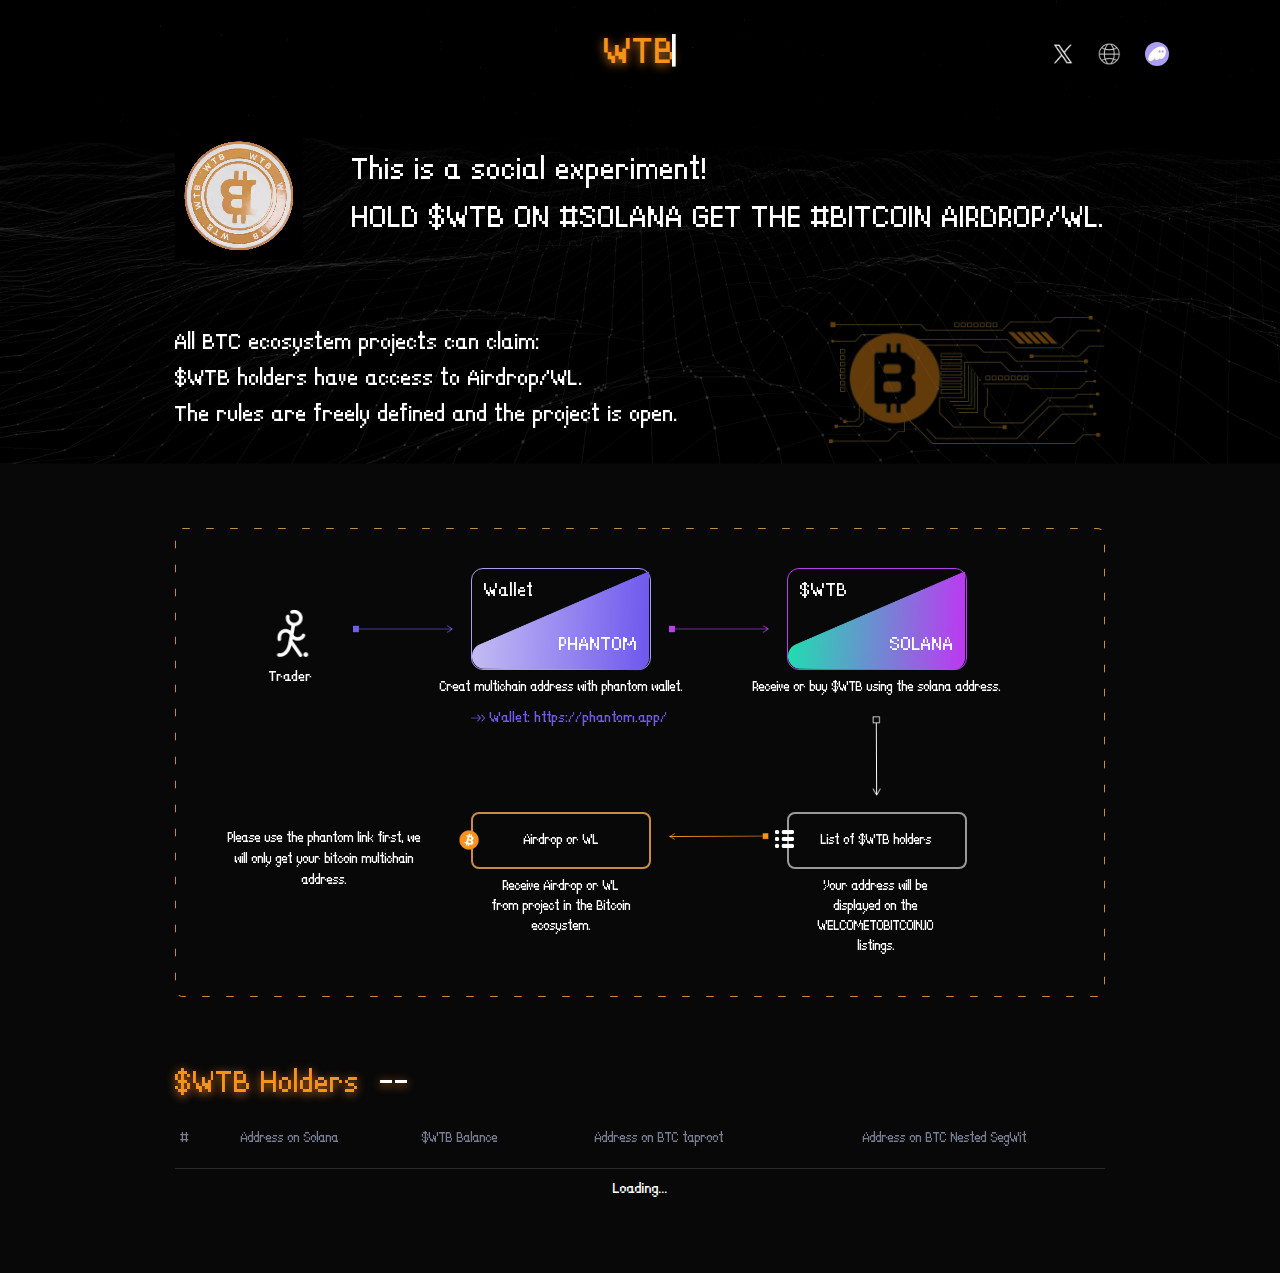
==== commit 4ba4604b: "See https://github.com/viking-runes/wtb-web/commit/78b8edba451e2051b47260cfe4f41f9e634d3790 from ref" ====
--- a/index.html
+++ b/index.html
@@ -5,7 +5,7 @@
     <link rel="icon" type="image/svg+xml" href="/assets/img/wtb.png" />
     <meta name="viewport" content="width=device-width, initial-scale=1.0" />
     <title>WTB</title>
-    <script type="module" crossorigin src="/assets/index-DFwYWLCp.js"></script>
+    <script type="module" crossorigin src="/assets/index-CT_eHR9w.js"></script>
     <link rel="stylesheet" crossorigin href="/assets/index-C23nyv3w.css">
   </head>
   <body>
